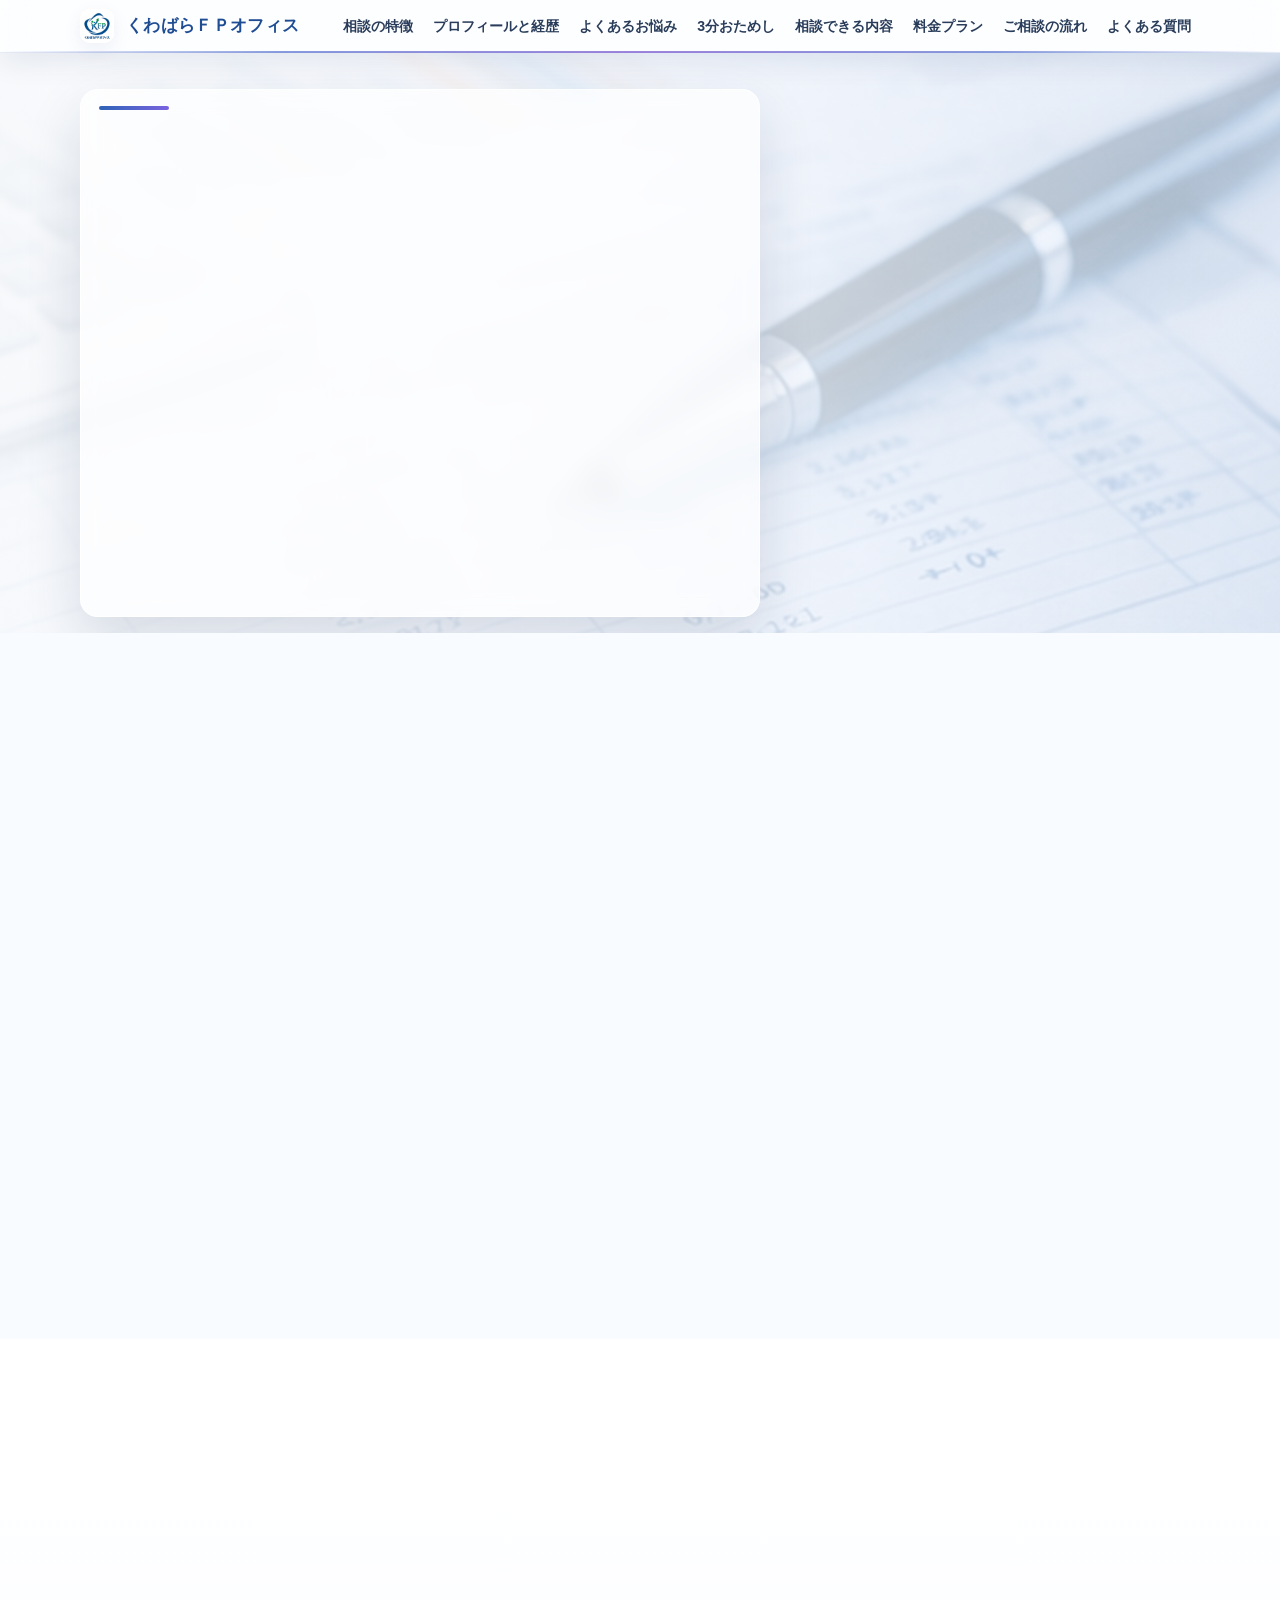
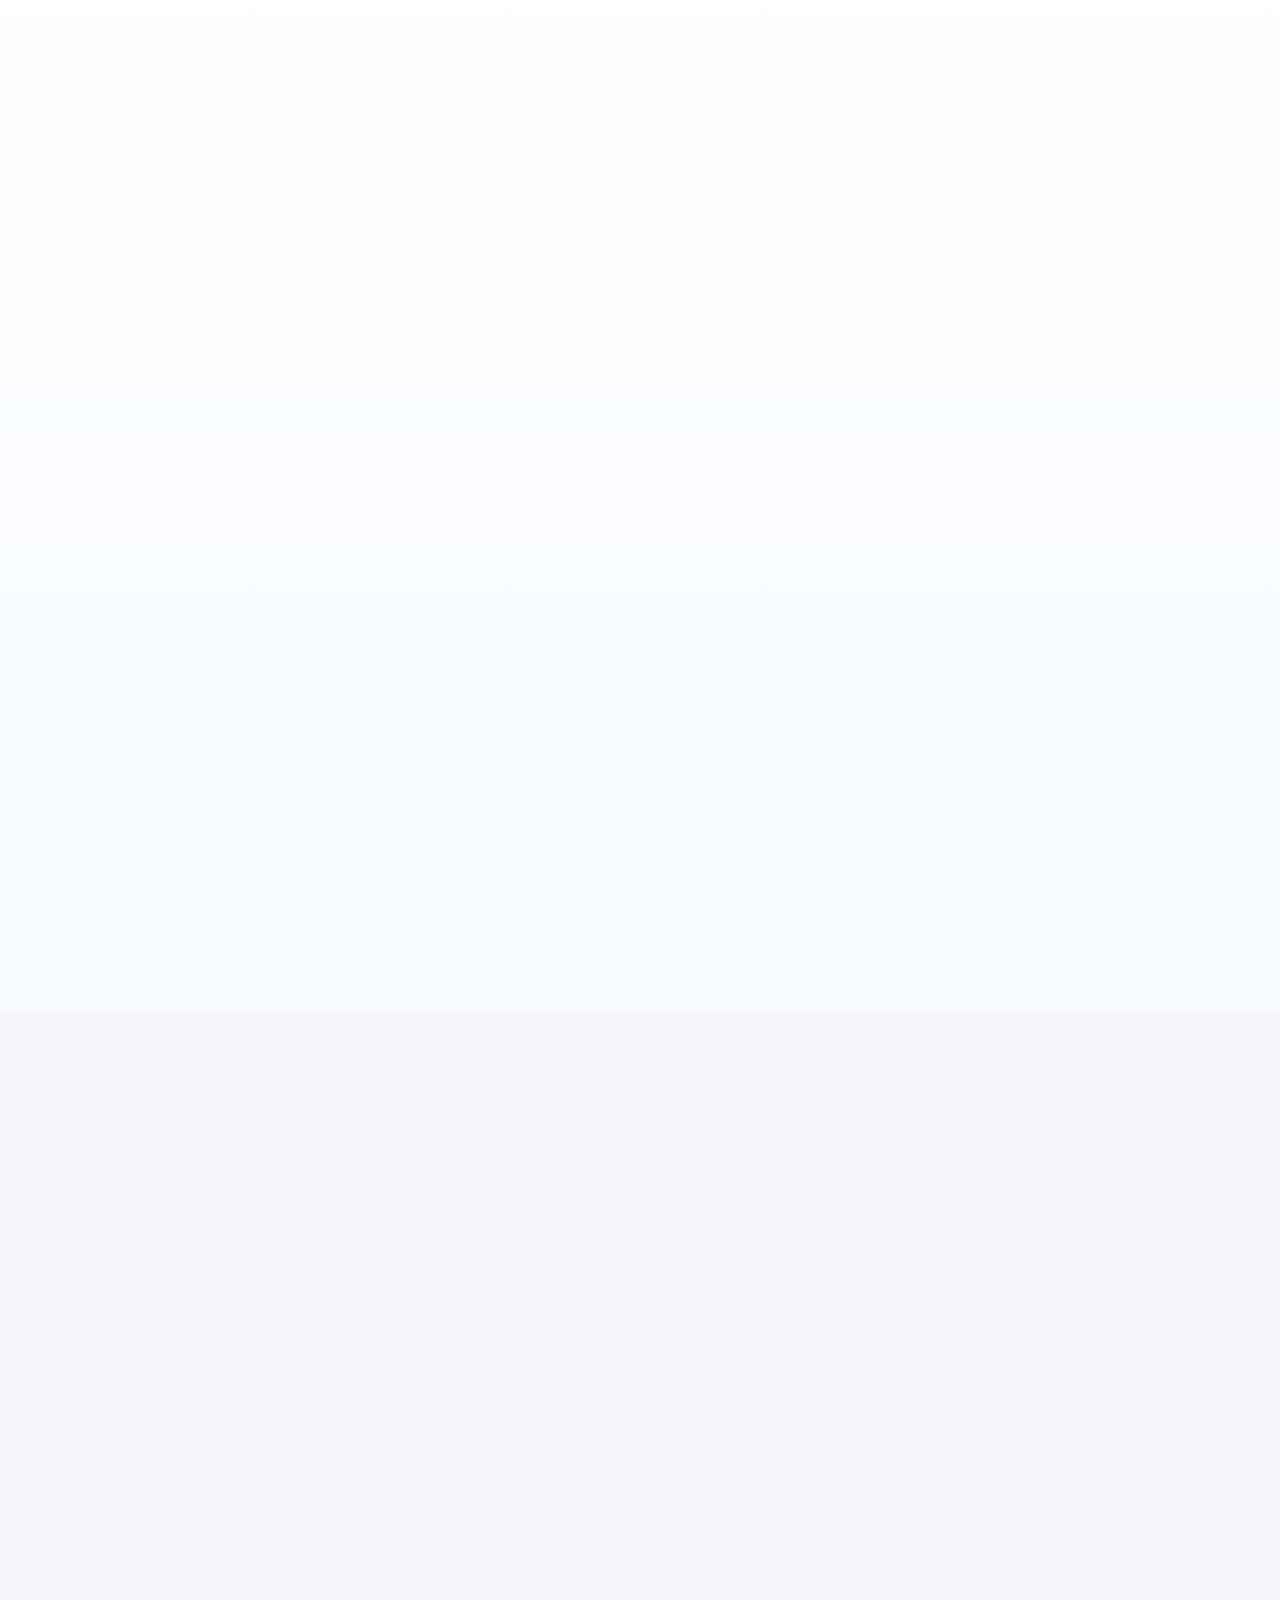
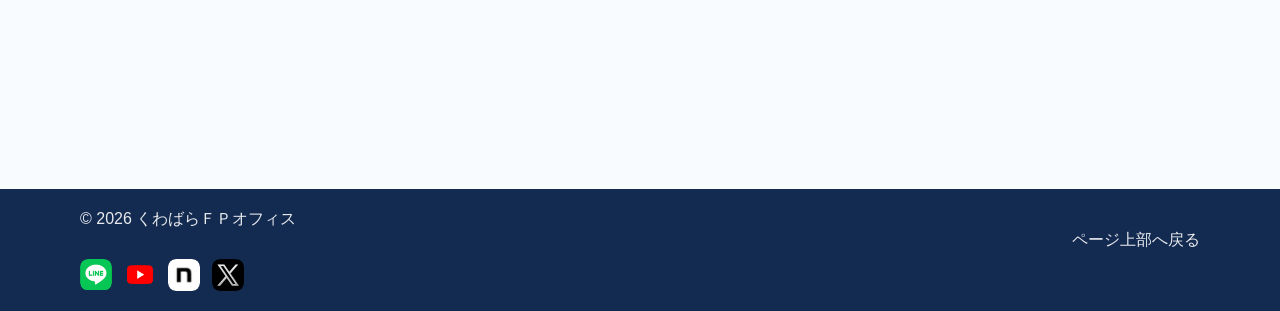
==== index.html @ cecd670f "Add files via upload" ====
<!DOCTYPE html>

<html lang="ja">
<head>
<meta charset="utf-8"/>
<!-- Google tag (gtag.js) -->
<script async="" src="https://www.googletagmanager.com/gtag/js?id=G-1JC672H652"></script>
<script>
    window.dataLayer = window.dataLayer || [];
    function gtag(){dataLayer.push(arguments);}
    gtag('js', new Date());

    gtag('config', 'G-1JC672H652');
  </script>
<meta content="width=device-width, initial-scale=1.0" name="viewport"/>
<title>くわばらＦＰオフィス | 初回相談無料・オンライン対応のFP相談</title>
<meta content="くわばらＦＰオフィスは、家計・教育費・住宅購入・老後資金の悩みを整理するFP相談サービスです。初回相談無料、オンライン対応、中立的な立場でライフプランを見える化します。" name="description"/>
<meta content="くわばらＦＰオフィス | 初回相談無料・オンライン対応のFP相談" property="og:title"/>
<meta content="家計・教育費・住宅購入・老後資金の悩みを、初回無料で整理できるオンライン対応のFP相談です。" property="og:description"/>
<meta content="website" property="og:type"/>
<meta content="https://kuwabara-fp.github.io/" property="og:url"/>
<meta content="https://kuwabara-fp.github.io/favicon.png" property="og:image"/>
<meta content="image/png" property="og:image:type"/>
<meta content="192" property="og:image:width"/>
<meta content="192" property="og:image:height"/>
<meta content="ja_JP" property="og:locale"/>
<link href="https://kuwabara-fp.github.io/" rel="canonical"/><link as="image" href="./hero-bg-clean.jpg" rel="preload"/><meta content="#1f4d93" name="theme-color"/>
<link href="./apple-touch-icon.png" rel="apple-touch-icon" sizes="180x180"/>
<link href="./favicon.ico" rel="icon" type="image/x-icon"/>
<link href="./favicon.png" rel="icon" sizes="192x192" type="image/png"/>
<link href="style.css" rel="stylesheet"/>
<link href="mini-tools.css" rel="stylesheet"/><link href="style_patch.css" rel="stylesheet"/>
<meta content="くわばらＦＰオフィスのロゴ画像" property="og:image:alt"/><meta content="くわばらＦＰオフィス" property="og:site_name"/><meta content="summary" name="twitter:card"/><meta content="くわばらＦＰオフィス | 初回相談無料・オンライン対応のFP相談" name="twitter:title"/><meta content="家計・教育費・住宅購入・老後資金の悩みを、初回無料で整理できるオンライン対応のFP相談です。" name="twitter:description"/><meta content="https://kuwabara-fp.github.io/favicon.png" name="twitter:image"/><meta content="index,follow,max-image-preview:large,max-snippet:-1,max-video-preview:-1" name="robots"/><script data-seo="structured-data" type="application/ld+json">{"@context":"https://schema.org","@graph":[{"@type":"WebSite","name":"くわばらＦＰオフィス","url":"https://kuwabara-fp.github.io/","inLanguage":"ja-JP"},{"@type":["ProfessionalService","FinancialService"],"name":"くわばらＦＰオフィス","url":"https://kuwabara-fp.github.io/","image":"https://kuwabara-fp.github.io/profile-photo.jpg","logo":"https://kuwabara-fp.github.io/apple-touch-icon.png","description":"家計・教育費・住宅購入・老後資金の悩みを整理する、初回相談無料・オンライン対応のFP相談サービス。","areaServed":"JP","priceRange":"初回相談無料","sameAs":["https://lin.ee/rTetBKJ","https://youtube.com/@1e240k?si=uDjklptJoXEi2mPi","https://note.com/fp_yosuke","https://x.com/fp_yosuke?s=21"]},{"@type":"FAQPage","mainEntity":[{"@type":"Question","name":"どのような相談ができますか？","acceptedAnswer":{"@type":"Answer","text":"家計の見直し、教育費、住宅購入、老後資金など、お金まわりの悩み整理に対応しています。"}},{"@type":"Question","name":"初回相談は本当に無料ですか？","acceptedAnswer":{"@type":"Answer","text":"はい。初回面談は無料です。現状整理と今後の進め方の確認を中心に行います。"}},{"@type":"Question","name":"オンライン相談に対応していますか？","acceptedAnswer":{"@type":"Answer","text":"はい。オンライン対応です。ご自宅から相談しやすい形でご利用いただけます。"}}]}]}</script></head>
<body data-line-fallback-url="https://lin.ee/rTetBKJ" data-line-oa-id="@771xcevp">
<header class="site-header" id="top">
<div class="container header-inner">
<a class="brand" href="#top"><span aria-hidden="true" class="brand-mark"><img alt="" src="./favicon.png"/></span><span class="brand-text">くわばらＦＰオフィス</span></a>
<button aria-controls="global-nav" aria-expanded="false" class="menu-toggle" type="button">メニュー</button>
<nav aria-label="グローバルナビゲーション" class="global-nav" id="global-nav">
<a href="#reasons">相談の特徴</a>
<a href="#profile">プロフィールと経歴</a>
<a href="#needs">よくあるお悩み</a>
<a href="#precheck">3分おためし</a>
<a href="#services">相談できる内容</a>
<a href="#fees">料金プラン</a>
<a href="#flow">ご相談の流れ</a>
<a href="#faq">よくある質問</a>
</nav>
</div>
</header>
<main>
<section class="hero">
<div class="hero-overlay"></div>
<div class="container hero-grid">
<div class="hero-copy">
<h1 class="reveal delay-2">相談のしやすさを<span>ちゃんと設計した</span>FP相談です</h1>
<p class="hero-text reveal delay-3">エンジニア出身の視点で、根拠を曖昧にした営業的な押しつけはせず、家計、教育費、住宅購入、老後資金などの不安を数字と優先順位で整理しながら、今の状況に合う選択肢を一緒に考えます。</p>
<div class="hero-badges reveal delay-4" aria-label="安心して相談できる理由">
<span>初回相談無料</span>
<span>1級ファイナンシャル・プランニング技能士</span>
<span>オンライン対応</span>
<span>秘密保持</span>
</div>
<div class="hero-buttons reveal delay-4">
<a class="button line lift-on-hover" href="https://lin.ee/rTetBKJ" rel="noopener noreferrer" target="_blank"><span>LINEで相談してみる（無料）</span></a>
<a class="button reserve lift-on-hover reserve-free" href="https://app.spirinc.com/t/i51z4D0myb7D1Fd-R63M6/as/he_EM0oRj1WhJec_xsWiC/confirm" rel="noopener noreferrer" target="_blank"><span>はじめて面談予約する（無料）</span></a>
<a class="button ghost lift-on-hover" href="#fees">料金プランを見る</a>
</div>
</div>
</div>
</section>
<section class="section section-soft" id="reasons">
<div class="container">
<p class="section-label reveal">FEATURES</p>
<h2 class="reveal">相談しやすいと感じてもらうために、
          最初に伝えていること</h2>
<p class="section-intro reveal">はじめてFP相談を受ける方が不安になりやすい点を、先に明確にしています。営業色を抑え、オンラインでも安心して相談できる設計にしています。</p>
<div class="reason-cards">
<article class="reason-card reveal stagger-2 lift-on-hover">
<h3>中立的な立場で整理</h3>
<p>特定の商品ありきではなく、まずは今の家計・保障・将来設計に照らして、必要性を一緒に見極めます。</p>
</article>
<article class="reason-card reveal stagger-3 lift-on-hover">
<h3>初回相談は無料</h3>
<p>まずは相談してみたい方のために、初回面談は無料で実施。相談内容の整理と、今後の進め方までご案内します。</p>
</article>
<article class="reason-card reveal stagger-5 lift-on-hover">
<h3>オンライン対応</h3>
<p>遠方でも自宅から相談可能です。小さなお子さまがいる方や、日中に外出しにくい方でも利用しやすい形です。</p>
</article>
<article class="reason-card reveal stagger-6 lift-on-hover">
<h3>秘密保持を重視</h3>
<p>家計や保険、将来の不安はデリケートな情報です。相談内容は外部に漏らさず、安心して話せる場を大切にしています。</p>
</article>
</div>
</div>
</section>
<section class="section profile-section" id="profile">
<div class="container">
<p class="section-label reveal">PROFILE</p>
<h2 class="reveal">プロフィール</h2>
<div class="profile-grid">
<div class="profile-photo-wrap reveal stagger-1">
<img alt="くわばらＦＰオフィスのプロフィール写真" height="1200" src="./profile-photo.jpg" width="820"/>
</div>
<div class="profile-copy reveal stagger-2">
<p class="section-label profile-name-label">NAME</p>
<h3 class="profile-name">桑原　洋介</h3>
<p class="profile-lead">お金の不安を、相談しやすい形に整えることを大切にしています。</p>
<div class="profile-facts">
<div class="profile-fact">
<span class="fact-label">居住地</span>
<strong>山形県在住</strong>
</div>
<div class="profile-fact">
<span class="fact-label">年齢</span>
<strong><span data-birth="1986-09-19" id="age-display">39</span>歳</strong>
</div>
<div class="profile-fact profile-fact-wide">
<span class="fact-label">資格</span>
<strong>1級ファイナンシャル・プランニング技能士</strong>
</div>
<div class="profile-fact">
<span class="fact-label">経歴</span>
<strong>エンジニア歴15年</strong>
</div>
</div>
<p>くわばらＦＰオフィスでは、就職・結婚・出産・住宅購入・教育費・老後資金など、暮らしの変化に伴うお金の悩みを、一つずつ整理しながら考える相談を行っています。</p>
<p>何かを無理にすすめるのではなく、今の家計や価値観、ご家族の状況に合わせて、必要な選択肢を一緒に見つけることを大切にしています。初めての方にも、専門用語をできるだけ噛みくだいてお伝えします。</p>
<div aria-label="桑原洋介の発信リンク" class="profile-links"><a aria-label="LINEで友だち追加" class="social-logo-btn social-logo-btn-line" href="https://lin.ee/rTetBKJ" rel="noopener noreferrer" target="_blank"><img alt="" aria-hidden="true" src="./line_icon_original_crop.png"/><span class="sr-only">LINEで友だち追加</span></a><a aria-label="YouTube公式チャンネル" class="social-logo-btn social-logo-btn-youtube" href="https://youtube.com/@1e240k?si=uDjklptJoXEi2mPi" rel="noopener noreferrer" target="_blank"><img alt="" aria-hidden="true" src="./youtube_play_icon.png"/><span class="sr-only">YouTube公式チャンネル</span></a><a aria-label="noteの記事" class="social-logo-btn social-logo-btn-note" href="https://note.com/fp_yosuke" rel="noopener noreferrer" target="_blank"><img alt="" aria-hidden="true" src="./note_icon_square_profile.png"/><span class="sr-only">noteの記事</span></a><a aria-label="Xの投稿" class="social-logo-btn social-logo-btn-x" href="https://x.com/fp_yosuke?s=21" rel="noopener noreferrer" target="_blank"><img alt="" aria-hidden="true" src="./x_icon_512.png"/><span class="sr-only">Xの投稿</span></a></div>
<ul class="profile-points">
<li><strong>中立的に整理</strong><span>商品ありきで進めず、まず現状と優先順位を一緒に確認します。</span></li>
<li><strong>わかりやすく説明</strong><span>数字や制度の話も、なるべく難しい言葉を使わずにお伝えします。</span></li>
<li><strong>秘密保持を重視</strong><span>家計や将来の相談内容は、外部に漏らさず丁寧に扱います。</span></li>
</ul>
</div>
</div>
</div>
</section>
<section class="section" id="needs">
<div class="container">
<div class="section-head reveal">
<div>
<p class="section-label">NEEDS</p>
<h2>こんなお悩み、ありませんか？</h2>
</div>
<div class="head-note">1つでも当てはまれば、相談のタイミングです。</div>
</div>
<div class="needs-box reveal">
<div class="needs-grid">
<div class="need-item reveal stagger-1"><span class="need-check"></span><span>就職したばかりで、お金の管理をこのままでよいか不安ではありませんか？</span></div>
<div class="need-item reveal stagger-2"><span class="need-check"></span><span>転職を考えていて、収入や家計の変化が気になっていませんか？</span></div>
<div class="need-item reveal stagger-3"><span class="need-check"></span><span>結婚を前に、これからのお金の分担や備えが気になっていませんか？</span></div>
<div class="need-item reveal stagger-4"><span class="need-check"></span><span>子どもの独立後の家計や老後資金を、このままでよいか迷っていませんか？</span></div>
<div class="need-item reveal stagger-5"><span class="need-check"></span><span>出産をきっかけに、教育費や働き方について不安が出てきていませんか？</span></div>
<div class="need-item reveal stagger-6"><span class="need-check"></span><span>年齢を重ねて、このままの貯蓄ペースで大丈夫か気になっていませんか？</span></div>
<div class="need-item reveal stagger-1"><span class="need-check"></span><span>子どもの進学が近づき、教育費の準備が間に合うか心配ではありませんか？</span></div>
<div class="need-item reveal stagger-2"><span class="need-check"></span><span>経済の先行きが不安で、今の家計のままでよいか迷っていませんか？</span></div>
<div class="need-item reveal stagger-3"><span class="need-check"></span><span>住宅購入を考えていて、無理のない予算が分からず悩んでいませんか？</span></div>
<div class="need-item reveal stagger-4"><span class="need-check"></span><span>身近な人の相談を見て、自分も一度整理した方がよいか気になっていませんか？</span></div>
<div class="need-item reveal stagger-5"><span class="need-check"></span><span>無料で相談できるうちに、一度話してみたいと思っていませんか？</span></div>
<div class="need-item reveal stagger-6"><span class="need-check"></span><span>今の家計のままで、本当に大丈夫か不安を感じていませんか？</span></div>
</div>
<div class="needs-cta reveal delay-3">
<p>「まだ悩みが整理できていない」という状態でも大丈夫です。初回相談では、まず現在地を一緒に整理します。</p>
<a class="button line lift-on-hover" href="https://lin.ee/rTetBKJ" rel="noopener noreferrer" target="_blank"><span>LINEでひとこと相談する</span></a>
</div>
</div>
</div>
</section>
<section class="section section-soft" id="services">
<div class="container">
<p class="section-label reveal">SERVICE</p>
<h2 class="reveal">相談できる内容</h2>
<p class="section-intro reveal">「何を相談したらよいか分からない」という方でも大丈夫です。目的ごとに整理しながら、必要なテーマから一緒に確認していきます。</p>
<div class="cards service-cards">
<article class="card service-card service-card-kakei reveal stagger-1 lift-on-hover">
<div aria-hidden="true" class="service-image-wrap service-visual service-visual-kakei">
<div class="service-visual-head">
<span class="service-icon-badge">¥</span>
<div class="service-visual-copy">
<strong>家計の現在地</strong>
<span>毎月の流れを整理</span>
</div>
</div>
<div class="service-bars">
<span style="--w: 82%"></span>
<span style="--w: 58%"></span>
<span style="--w: 71%"></span>
</div>
<div class="service-mini-chips">
<span>固定費</span>
<span>貯蓄</span>
<span>教育費</span>
</div>
</div>
<p class="service-tag">毎月のムダを整理</p>
<h3>家計見直し</h3>
<p>毎月の支出、固定費、積立状況を整理し、無理なく改善できるポイントを明確にします。</p>
<ul class="service-points">
<li>固定費の見直し</li>
<li>家計の優先順位整理</li>
<li>改善ポイントの見える化</li>
</ul>
</article>
<article class="card service-card service-card-hoken reveal stagger-2 lift-on-hover">
<div aria-hidden="true" class="service-image-wrap service-visual service-visual-hoken">
<div class="service-visual-head">
<span class="service-icon-badge">守</span>
<div class="service-visual-copy">
<strong>保障のバランス</strong>
<span>重複と不足を確認</span>
</div>
</div>
<div class="service-shield">
<span class="shield-main">保障</span>
</div>
<div class="service-mini-chips">
<span>医療</span>
<span>死亡</span>
<span>就業不能</span>
</div>
</div>
<p class="service-tag">今の保障をチェック</p>
<h3>保険の見直し</h3>
<p>今の家族構成や収入状況に照らして、保障が重すぎないか、不足していないかを確認します。</p>
<ul class="service-points">
<li>保障内容の整理</li>
<li>重複・不足の確認</li>
<li>見直し判断の材料づくり</li>
</ul>
</article>
<article class="card service-card service-card-rougo reveal stagger-3 lift-on-hover">
<div aria-hidden="true" class="service-image-wrap service-visual service-visual-rougo">
<div class="service-visual-head">
<span class="service-icon-badge">将</span>
<div class="service-visual-copy">
<strong>将来資金の見通し</strong>
<span>教育費と老後を試算</span>
</div>
</div>
<div class="service-graph">
<span class="graph-line"></span>
<span class="graph-dot dot-1"></span>
<span class="graph-dot dot-2"></span>
<span class="graph-dot dot-3"></span>
</div>
<div class="service-mini-chips">
<span>教育費</span>
<span>住宅</span>
<span>老後</span>
</div>
</div>
<p class="service-tag">将来のお金を見える化</p>
<h3>教育費・老後資金相談</h3>
<p>将来必要になるお金をシミュレーションし、いつまでにいくら準備すべきかを見える化します。</p>
<ul class="service-points">
<li>教育費の見通し整理</li>
<li>老後資金の準備確認</li>
<li>積立目安の把握</li>
</ul>
</article>
</div>
</div>
</section>
<section class="section" id="fees">
<div class="container">
<p class="section-label reveal">PRICE</p>
<h2 class="reveal">料金プラン</h2>
<p class="section-intro reveal">無料で相談の入口をつくり、15,000円で家計の整理を深め、25,000円で将来のお金までじっくり設計します。迷ったら、まずは無料プランから気軽にご相談ください。</p>
<div class="pricing-cards pricing-cards-three">
<article class="pricing-card pricing-card-free reveal stagger-1 lift-on-hover">
<p class="plan-badge plan-badge-free">まずはこちら</p>
<h3>初回相談プラン</h3>
<p class="plan-time">60分 / オンライン</p>
<p class="plan-price">0円（無料）</p>
<p class="plan-note">悩みを整理する最初の入口です。</p>
<p class="plan-copy">今の不安と、次の一歩を明確にします。</p>
<div class="plan-block plan-block-merged">
<h4>受け取れるもの・サンプル</h4>
<div class="plan-sample-box">
<p class="plan-sample-title">初回相談後の整理メモ例</p>
<ul class="plan-sample-list">
<li>相談テーマの整理メモ</li>
<li>優先順位の見える化</li>
<li>次にやること3点</li>
</ul>
</div>
</div>
<div class="plan-actions">
<a class="button reserve lift-on-hover reserve-free" href="https://app.spirinc.com/t/i51z4D0myb7D1Fd-R63M6/as/he_EM0oRj1WhJec_xsWiC/confirm" rel="noopener noreferrer" target="_blank"><span>初回面談予約（無料）</span></a>
</div>
</article>
<article class="pricing-card featured reveal stagger-2 lift-on-hover">
<p class="plan-badge">人気No.1</p>
<h3>家計見直しプラン</h3>
<p class="plan-time">90分 + フィードバック</p>
<p class="plan-price">15,000円</p>
<p class="plan-note">家計を整えたい方に向く定番プランです。</p>
<p class="plan-copy">固定費と貯蓄の優先順位を整理し、動ける形にします。</p>
<div class="plan-block plan-block-merged">
<h4>受け取れるもの・サンプル</h4>
<div class="plan-sample-box">
<p class="plan-sample-title">家計見直しシート例</p>
<ul class="plan-sample-list">
<li>家計の現状整理シート</li>
<li>見直し候補と優先順位</li>
<li>30日アクション案</li>
</ul>
</div>
</div>
<div class="plan-actions">
<a class="button reserve lift-on-hover" href="https://app.spirinc.com/t/i51z4D0myb7D1Fd-R63M6/as/3a4anx7fkknRCGLpdVs7C/confirm" rel="noopener noreferrer" target="_blank"><span>15,000円プランを予約する</span></a>
</div>
</article>
<article class="pricing-card pricing-card-premium reveal stagger-3 lift-on-hover">
<p class="plan-badge plan-badge-soft">しっかり設計</p>
<h3>将来設計プレミアムプラン</h3>
<p class="plan-time">120分 + 個別設計 + 後日フォロー</p>
<p class="plan-price">25,000円</p>
<p class="plan-note">教育費・住宅・老後まで見通したい方向けです。</p>
<p class="plan-copy">複数パターンを比べながら、将来設計を具体化します。</p>
<div class="plan-block plan-block-merged">
<h4>受け取れるもの・サンプル</h4>
<div class="plan-sample-box">
<p class="plan-sample-title">将来設計シミュレーション例</p>
<ul class="plan-sample-list">
<li>個別シミュレーションシート</li>
<li>教育費・住宅・老後の3パターン比較</li>
<li>90日ロードマップ</li>
</ul>
</div>
</div>
<div class="plan-actions">
<a class="button mail lift-on-hover" href="https://app.spirinc.com/t/i51z4D0myb7D1Fd-R63M6/as/oEa_Nfm5Fnm1v_IjSLdD-/confirm" rel="noopener noreferrer" target="_blank"><span>25,000円プランを予約する</span></a>
</div>
</article>
</div>
<p class="note reveal">正式なご案内は、ご相談内容を確認したうえで事前にお伝えします。無理な勧誘を前提とした相談は行っていません。</p>
</div>
</section>
<section class="section section-soft" id="flow">
<div class="container">
<p class="section-label reveal">FLOW</p>
<h2 class="reveal">ご相談の流れ</h2>
<div class="steps">
<div class="step reveal stagger-1 lift-on-hover"><span>1</span><h3>お問い合わせ</h3><p>LINEまたはメールからご連絡ください。簡単な質問だけでも大丈夫です。</p></div>
<div class="step reveal stagger-2 lift-on-hover"><span>2</span><h3>日程調整</h3><p>ご都合のよい日時を確認し、オンライン面談の日程を決めます。</p></div>
<div class="step reveal stagger-3 lift-on-hover"><span>3</span><h3>初回相談</h3><p>現状と不安を整理し、何から考えるとよいかを一緒に明確にします。</p></div>
<div class="step reveal stagger-4 lift-on-hover"><span>4</span><h3>必要に応じて次の提案</h3><p>家計見直しやライフプラン作成が必要なら、進め方を事前にご案内します。</p></div>
</div>
</div>
</section>
<section class="section section-soft precheck-section" id="precheck">
<div class="container">
<p class="section-label reveal">CHECK</p>
<h2 class="reveal">4問だけで、共働き子育て世帯の「今の悩みの入口」が分かります</h2>
<p class="section-intro reveal">名前やメールの入力は不要です。忙しい共働き子育て世帯でも答えやすい質問だけで、今どこから整理するとラクになるかが見えるようにしています。</p>
<div class="diagnostic-shell reveal">
<div class="diagnostic-head">
<div class="diagnostic-chip-row" aria-label="診断の特徴">
<span class="diagnostic-chip">4問だけ</span>
<span class="diagnostic-chip">入力不要</span>
<span class="diagnostic-chip">結果をそのまま整理</span>
</div>
<div class="diagnostic-progress-wrap" aria-live="polite">
<p class="diagnostic-progress-text" id="diag-progress-text">質問 1 / 4</p>
<div aria-hidden="true" class="diagnostic-progress"><span id="diag-progress-bar"></span></div>
</div>
</div>
<div class="diagnostic-layout">
<form class="inline-diagnosis-form" id="inline-diagnosis-form">
<section class="diag-step is-active" data-question="theme" data-step="1">
<p class="diag-step-label">Q1</p>
<h3>いま一番近い不安は、どれですか？</h3>
<div class="diag-options">
<button class="diag-option" data-label="頑張っているのに貯まりにくい" data-value="kakei" type="button"><strong>頑張っているのに貯まりにくい</strong><span>共働きで収入はあるのに、毎月のお金が思ったより残らない</span></button>
<button class="diag-option" data-label="教育費・住宅・老後が同時に気になる" data-value="future" type="button"><strong>教育費・住宅・老後が同時に気になる</strong><span>この先に大きなお金が重なりそうで、何を優先すべきか不安</span></button>
<button class="diag-option" data-label="夫婦で何から話せばいいか整理したい" data-value="start" type="button"><strong>夫婦で何から話せばいいか整理したい</strong><span>考えることが多く、まず何を確認すればいいか決めたい</span></button>
</div>
</section>
<section class="diag-step" data-question="clarity" data-step="2" hidden>
<p class="diag-step-label">Q2</p>
<h3>今の家計や将来のお金の見え方は、どれに近いですか？</h3>
<div class="diag-options">
<button class="diag-option" data-label="大枠はつかめている" data-value="high" type="button"><strong>大枠はつかめている</strong><span>収入、固定費、貯蓄の流れはだいたい分かっている</span></button>
<button class="diag-option" data-label="一部だけ分かる" data-value="mid" type="button"><strong>一部だけ分かる</strong><span>毎月の家計は分かるが、教育費や特別費までは整理しきれていない</span></button>
<button class="diag-option" data-label="忙しくて後回しになっている" data-value="low" type="button"><strong>忙しくて後回しになっている</strong><span>子育てや仕事で手いっぱいで、落ち着いて見直す時間が取れていない</span></button>
</div>
</section>
<section class="diag-step" data-question="urgency" data-step="3" hidden>
<p class="diag-step-label">Q3</p>
<h3>相談して、どんな状態になれると気持ちがラクになりそうですか？</h3>
<div class="diag-options">
<button class="diag-option" data-label="今の家計の優先順位をはっきりさせたい" data-value="high" type="button"><strong>今の家計の優先順位をはっきりさせたい</strong><span>何を残して、何を見直すかを早めに整理したい</span></button>
<button class="diag-option" data-label="教育費・住宅・老後のバランスを見たい" data-value="mid" type="button"><strong>教育費・住宅・老後のバランスを見たい</strong><span>将来のお金をまとめて見て、安心できる目安を持ちたい</span></button>
<button class="diag-option" data-label="夫婦で話しやすい整理メモがほしい" data-value="low" type="button"><strong>夫婦で話しやすい整理メモがほしい</strong><span>まずは家の中で共有しやすい形に整理したい</span></button>
</div>
</section>
<section class="diag-step" data-question="contact" data-step="4" hidden>
<p class="diag-step-label">Q4</p>
<h3>最初の一歩として、いまの気持ちに近いのはどれですか？</h3>
<div class="diag-options">
<button class="diag-option" data-label="まずはLINEで状況を送って整理したい" data-value="line" type="button"><strong>まずはLINEで状況を送って整理したい</strong><span>いきなり面談ではなく、ひとこと送ってから考えたい</span></button>
<button class="diag-option" data-label="面談予約をしてまとめて相談したい" data-value="reserve" type="button"><strong>面談予約をしてまとめて相談したい</strong><span>時間を確保して、家計や将来のお金を一気に整理したい</span></button>
<button class="diag-option" data-label="まだ迷うので送る内容を整えたい" data-value="hesitate" type="button"><strong>まだ迷うので送る内容を整えたい</strong><span>相談したいが、まずは気持ちや論点を整理しておきたい</span></button>
</div>
</section>
<div class="diag-nav">
<button class="button ghost diag-prev" id="diag-prev" type="button">前に戻る</button>
<button class="button ghost diag-reset" id="diag-reset" type="button">やり直す</button>
</div>
</form>
<aside class="diagnostic-side">
<div class="diagnostic-side-card">
<p class="diagnostic-side-title">この診断で分かること</p>
<ul class="diagnostic-side-list">
<li>今の悩みが「家計」「将来資金」「夫婦での整理」のどこに近いか</li>
<li>LINEで最初に送ると伝わりやすい相談メモ</li>
<li>今の家計でどこから手をつけると進めやすいか</li>
</ul>
</div>
<div class="diagnostic-side-card diag-result result-hidden" id="diag-result" aria-live="polite">
<p class="result-label">DIAGNOSIS RESULT</p>
<h3 class="diag-result-title" id="diag-result-title"></h3>
<p class="diag-result-copy" id="diag-result-copy"></p>
<div class="diag-summary-grid">
<div class="diag-summary-item"><span>気になること</span><strong id="diag-summary-theme"></strong></div>
<div class="diag-summary-item"><span>整理状況</span><strong id="diag-summary-clarity"></strong></div>
<div class="diag-summary-item"><span>相談したい時期</span><strong id="diag-summary-urgency"></strong></div>
<div class="diag-summary-item"><span>今の気持ち</span><strong id="diag-summary-contact"></strong></div>
</div>
<div class="diag-message-card">
<p class="diag-message-label">このまま送れる相談メモ</p>
<textarea id="diag-line-message" readonly rows="8"></textarea>
</div>
<div class="diag-result-actions">
<a class="button line lift-on-hover" href="https://lin.ee/rTetBKJ" id="diag-line-link" rel="noopener noreferrer" target="_blank">診断結果を元にLINEで相談してみる</a>
<a class="button reserve lift-on-hover reserve-free" href="https://app.spirinc.com/t/i51z4D0myb7D1Fd-R63M6/as/he_EM0oRj1WhJec_xsWiC/confirm" rel="noopener noreferrer" target="_blank">初回面談を予約する（無料）</a>
<button class="button ghost" id="diag-copy" type="button">相談メモをコピー</button>
</div>
<p class="diag-result-note" id="diag-result-note">スマホなら、そのままLINEへ進みやすい設計です。</p>
</div>
</aside>
</div>
</div>
</div>
</section>

<section class="section" id="faq">
<div class="container">
<p class="section-label reveal">FAQ</p>
<h2 class="reveal">よくある質問</h2>
<div class="faq-list">
<details class="reveal stagger-1">
<summary>どのような相談ができますか？</summary>
<p>家計の見直し、教育費、住宅購入、老後資金など、お金まわりの悩み整理に対応しています。</p>
</details>
<details class="reveal stagger-2">
<summary>初回相談は本当に無料ですか？</summary>
<p>はい。初回面談は無料です。現状整理と今後の進め方の確認を中心に行います。</p>
</details>
<details class="reveal stagger-3">
<summary>オンライン相談に対応していますか？</summary>
<p>はい。オンライン対応です。ご自宅から相談しやすい形でご利用いただけます。</p>
</details>
</div>
</div>
</section>
<section class="section contact-section" id="contact">
<div aria-hidden="true" class="anchor-offset"></div>
<div class="container contact-grid">
<div class="reveal">
<p class="section-label">CONTACT</p>
<h2>まずはLINEから、気軽に始めてみませんか？</h2>
<p class="contact-text">「何を聞けばいいか分からない」「まだ悩みがまとまっていない」という段階でも大丈夫です。LINEなら、「家計が不安です」「住宅購入が気になります」など、ひとことで送るだけで始められます。初回相談では、現状整理 → 優先順位 → 次の一歩までを一緒に整理します。</p>
<div class="contact-buttons">
<a class="button line lift-on-hover" href="https://lin.ee/rTetBKJ" rel="noopener noreferrer" target="_blank"><span>LINEでひとこと相談する</span></a>
<a class="button reserve lift-on-hover reserve-free" href="https://app.spirinc.com/t/i51z4D0myb7D1Fd-R63M6/as/he_EM0oRj1WhJec_xsWiC/confirm" rel="noopener noreferrer" target="_blank"><span>初回面談予約（無料）</span></a>
<a class="button mail lift-on-hover" href="mailto:1e240k@gmail.com"><span>メールで問い合わせる</span></a>
</div>
<p class="spir-note" id="spir-note">※ LINEは「家計が不安です」などのひとことで大丈夫です。1. 送信 → 2. 必要なら日程調整 → 3. 初回面談 の流れです。</p>
<ul class="contact-points">
<li>ひとこと相談OK</li>
<li>無理な勧誘なし</li>
<li>オンライン対応</li>
<li>秘密保持</li>
</ul>
</div>
<div class="contact-visual reveal delay-2">
<div class="contact-offer-card lift-on-hover">
<p class="contact-offer-label">初回相談で整理できること</p>
<div class="contact-offer-items">
<div class="contact-offer-item">
<span class="contact-offer-no">01</span>
<div>
<strong>悩みの優先順位</strong>
<p>何から考えるべきかを、家計・教育費・住宅・老後の観点で整理します。</p>
</div>
</div>
<div class="contact-offer-item">
<span class="contact-offer-no">02</span>
<div>
<strong>不足や見落としの確認</strong>
<p>家計・保障・将来資金で、見直し候補になりやすい点を洗い出します。</p>
</div>
</div>
<div class="contact-offer-item">
<span class="contact-offer-no">03</span>
<div>
<strong>次に取る行動</strong>
<p>面談後に何を確認し、何を後回しにしてよいかまで分かる状態を目指します。</p>
</div>
</div>
</div>
<div class="contact-offer-footer">
<span>無理な勧誘なし</span>
<span>オンライン可</span>
<span>中立的に整理</span>
</div>
</div>
</div>
</div>
</section>
</main>
<footer class="site-footer">
<div class="container footer-inner">
<div class="footer-left">
<p>© 2026 くわばらＦＰオフィス</p>
<div aria-label="公式リンク" class="footer-social"><a aria-label="LINEで友だち追加" class="social-logo-btn social-logo-btn-line" href="https://lin.ee/rTetBKJ" rel="noopener noreferrer" target="_blank"><img alt="" aria-hidden="true" src="./line_icon_original_crop.png"/><span class="sr-only">LINEで友だち追加</span></a><a aria-label="YouTube公式チャンネル" class="social-logo-btn social-logo-btn-youtube" href="https://youtube.com/@1e240k?si=uDjklptJoXEi2mPi" rel="noopener noreferrer" target="_blank"><img alt="" aria-hidden="true" src="./youtube_play_icon.png"/><span class="sr-only">YouTube公式チャンネル</span></a><a aria-label="noteの記事" class="social-logo-btn social-logo-btn-note" href="https://note.com/fp_yosuke" rel="noopener noreferrer" target="_blank"><img alt="" aria-hidden="true" src="./note_icon_square.png"/><span class="sr-only">noteの記事</span></a><a aria-label="Xの投稿" class="social-logo-btn social-logo-btn-x" href="https://x.com/fp_yosuke?s=21" rel="noopener noreferrer" target="_blank"><img alt="" aria-hidden="true" src="./x_icon_512.png"/><span class="sr-only">Xの投稿</span></a></div>
</div>
<a href="#top">ページ上部へ戻る</a>
</div>
</footer>
<div class="mobile-cta"><a class="mobile-cta-button mobile-cta-line" href="https://lin.ee/rTetBKJ" rel="noopener noreferrer" target="_blank"><span>LINE相談</span></a><a class="mobile-cta-button mobile-cta-spir" href="https://app.spirinc.com/t/i51z4D0myb7D1Fd-R63M6/as/he_EM0oRj1WhJec_xsWiC/confirm" rel="noopener noreferrer" target="_blank"><span>初回面談（無料）</span></a><a class="mobile-cta-button mobile-cta-mail" href="mailto:1e240k@gmail.com"><span>メール相談</span></a></div>
<script src="script.js"></script>
</body>
</html>
---- style.css ----
:root {
  --bg: #f4f6fa;
  --surface: #ffffff;
  --surface-soft: #f8fbff;
  --text: #22314d;
  --muted: #60708c;
  --line: #dbe4f0;
  --primary: #2d63b7;
  --primary-dark: #1f4d93;
  --primary-soft: #e8f0ff;
  --accent: #c84f4f;
  --accent-soft: #fff4f4;
  --line-btn: #27b728;
  --shadow: 0 18px 44px rgba(28, 63, 122, 0.12);
  --radius: 18px;
  --container: 1120px;
}

* {
  box-sizing: border-box;
}

html {
  scroll-behavior: smooth;
}

body {
  margin: 0;
  font-family: -apple-system, BlinkMacSystemFont, "Segoe UI", "Hiragino Sans", "Hiragino Kaku Gothic ProN", "Yu Gothic", sans-serif;
  color: var(--text);
  background: var(--bg);
  line-height: 1.75;
}

section[id] {
  scroll-margin-top: 88px;
}

a {
  color: inherit;
  text-decoration: none;
}

img {
  display: block;
  max-width: 100%;
}

.container {
  width: min(calc(100% - 32px), var(--container));
  margin: 0 auto;
}

.site-header {
  position: sticky;
  top: 0;
  z-index: 1000;
  background: rgba(20, 43, 81, 0.72);
  backdrop-filter: blur(10px);
  color: #fff;
  border-bottom: 1px solid rgba(255,255,255,0.12);
  transition: background 0.35s ease, box-shadow 0.35s ease;
}

.site-header.is-scrolled {
  background: rgba(20, 43, 81, 0.94);
  box-shadow: 0 8px 24px rgba(0,0,0,0.16);
}

.header-inner {
  min-height: 68px;
  display: flex;
  align-items: center;
  justify-content: space-between;
  gap: 16px;
}

.brand {
  font-size: 1.1rem;
  font-weight: 800;
  letter-spacing: 0.02em;
}

.global-nav {
  display: flex;
  gap: 8px;
  font-size: 0.95rem;
  align-items: center;
}

.global-nav a {
  display: inline-flex;
  align-items: center;
  justify-content: center;
  min-height: 44px;
  padding: 0 12px;
  border-radius: 999px;
  opacity: 0.96;
  transition: background 0.2s ease, opacity 0.2s ease;
}

.global-nav a:hover,
.global-nav a:focus-visible,
.global-nav a:active {
  opacity: 1;
  background: rgba(255,255,255,0.12);
}

.menu-toggle {
  display: none;
  border: 1px solid rgba(255,255,255,0.35);
  background: transparent;
  color: #fff;
  border-radius: 999px;
  padding: 10px 14px;
}

.hero {
  position: relative;
  min-height: 640px;
  display: flex;
  align-items: center;
  overflow: hidden;
  background: url("./hero-bg-clean.jpg") center/cover no-repeat;
}

.hero::before {
  content: "";
  position: absolute;
  inset: 0;
  background: inherit;
  transform: scale(1.04);
  animation: heroZoom 14s ease-in-out infinite alternate;
}

.hero-overlay {
  position: absolute;
  inset: 0;
  background: linear-gradient(92deg, rgba(25, 66, 135, 0.93) 0%, rgba(25, 66, 135, 0.78) 38%, rgba(255,255,255,0.06) 100%);
}

.hero-grid {
  position: relative;
  z-index: 1;
  display: grid;
  grid-template-columns: minmax(0, 1.2fr) minmax(300px, 0.8fr);
  gap: 32px;
  align-items: center;
  padding: 92px 0 52px;
}

.hero-copy {
  color: #fff;
}

.hero-mini {
  display: inline-flex;
  gap: 10px;
  align-items: center;
  min-height: 38px;
  padding: 0 16px;
  border-radius: 999px;
  background: rgba(255,255,255,0.15);
  border: 1px solid rgba(255,255,255,0.22);
  margin: 0 0 16px;
  font-size: 0.92rem;
}

.hero h1 {
  margin: 0;
  font-size: clamp(2.8rem, 6vw, 4.8rem);
  line-height: 1.08;
  letter-spacing: 0.01em;
}

.hero h1 span {
  color: #dfeaff;
}

.hero-text {
  margin: 22px 0 0;
  font-size: 1.08rem;
  max-width: 720px;
}

.hero-badges {
  display: flex;
  flex-wrap: wrap;
  gap: 10px;
  margin-top: 22px;
}

.hero-badges span {
  display: inline-flex;
  align-items: center;
  min-height: 36px;
  padding: 0 14px;
  border-radius: 999px;
  background: rgba(255,255,255,0.15);
  border: 1px solid rgba(255,255,255,0.2);
  font-size: 0.92rem;
}

.hero-buttons,
.contact-buttons {
  display: flex;
  flex-wrap: wrap;
  gap: 14px;
  margin-top: 28px;
}

.button {
  display: inline-flex;
  align-items: center;
  justify-content: center;
  min-width: 220px;
  min-height: 54px;
  border-radius: 999px;
  padding: 0 22px;
  font-weight: 800;
  letter-spacing: 0.01em;
  box-shadow: var(--shadow);
  position: relative;
  overflow: hidden;
}

.button::after {
  content: "";
  position: absolute;
  inset: 0;
  background: linear-gradient(120deg, transparent 25%, rgba(255,255,255,0.24) 50%, transparent 75%);
  transform: translateX(-140%);
  transition: transform 0.8s ease;
}

.button:hover::after {
  transform: translateX(140%);
}

.button.primary,
.button.mail {
  background: var(--primary);
  color: #fff;
}

.button.primary:hover,
.button.mail:hover {
  background: var(--primary-dark);
}

.button.ghost {
  background: rgba(255,255,255,0.14);
  color: #fff;
  border: 1px solid rgba(255,255,255,0.35);
}

.button.line {
  background: var(--line-btn);
  color: #fff;
}

.hero-point-box {
  background: rgba(255,255,255,0.96);
  color: var(--text);
  border-radius: 22px;
  padding: 26px;
  box-shadow: var(--shadow);
  max-width: 380px;
  margin-left: auto;
}

.hero-point-title {
  margin: 0 0 14px;
  font-size: 1.05rem;
  font-weight: 800;
  color: var(--primary-dark);
}

.hero-point-box ul {
  margin: 0;
  padding: 0;
  list-style: none;
}

.hero-point-box li {
  position: relative;
  padding-left: 28px;
}

.hero-point-box li + li {
  margin-top: 12px;
}

.hero-point-box li::before {
  content: "✓";
  position: absolute;
  left: 0;
  top: 0;
  color: var(--primary);
  font-weight: 800;
}

.section {
  padding: 72px 0;
}

.section-soft,
.contact-section {
  background: var(--surface-soft);
}

.section-label {
  margin: 0 0 8px;
  color: var(--primary);
  font-weight: 800;
  letter-spacing: 0.08em;
  font-size: 0.88rem;
}

.section h2 {
  margin: 0 0 24px;
  font-size: clamp(2rem, 4vw, 2.8rem);
  line-height: 1.2;
}

.section-intro,
.note,
.contact-text,
.card p,
.step p,
.reason-card p,
.plan-copy,
.plan-time,
.faq-list p,
.head-note,
.need-item span:last-child,
.trust-copy p,
.trust-point span {
  color: var(--muted);
}

.section-head {
  display: flex;
  justify-content: space-between;
  align-items: end;
  gap: 24px;
  margin-bottom: 28px;
}

.head-note {
  font-weight: 700;
  color: var(--primary-dark);
  background: linear-gradient(135deg, rgba(45,99,183,0.12) 0%, rgba(120,165,241,0.12) 100%);
  border: 1px solid rgba(45,99,183,0.12);
  padding: 10px 14px;
  border-radius: 999px;
}

.reason-cards,
.cards,
.pricing-cards,
.steps {
  display: grid;
  gap: 24px;
}

.reason-cards {
  grid-template-columns: repeat(3, 1fr);
}

.reason-card,
.card,
.step,
.pricing-card,
.trust-box,
.needs-box {
  background: var(--surface);
  border-radius: var(--radius);
  box-shadow: var(--shadow);
  border: 1px solid #e7edf6;
}

.reason-card,
.card,
.step,
.pricing-card {
  padding: 22px;
}

.reason-card {
  position: relative;
}

.reason-number {
  display: inline-grid;
  place-items: center;
  width: 54px;
  height: 54px;
  border-radius: 16px;
  margin-bottom: 16px;
  background: linear-gradient(135deg, var(--primary) 0%, #6f9df0 100%);
  color: #fff;
  font-weight: 800;
  font-size: 1rem;
  letter-spacing: 0.08em;
  box-shadow: 0 12px 26px rgba(45, 99, 183, 0.22);
}

.reason-card h3,
.card h3,
.step h3,
.pricing-card h3,
.trust-point strong {
  margin: 0 0 10px;
  color: var(--primary-dark);
}

.needs-box {
  padding: 24px;
  background: linear-gradient(180deg, #ffffff 0%, #f6f9ff 100%);
  border: 1px solid rgba(45, 99, 183, 0.12);
}

.needs-grid {
  display: grid;
  grid-template-columns: repeat(2, 1fr);
  gap: 14px 18px;
}

.need-item {
  display: flex;
  align-items: center;
  gap: 12px;
  min-height: 64px;
  padding: 14px 16px;
  border-radius: 18px;
  background: linear-gradient(180deg, #ffffff 0%, #f8fbff 100%);
  border: 1px solid rgba(45, 99, 183, 0.1);
  box-shadow: 0 10px 24px rgba(28, 63, 122, 0.08);
}

.need-check {
  position: relative;
  flex: 0 0 28px;
  width: 28px;
  height: 28px;
  border-radius: 10px;
  background: linear-gradient(135deg, #2d63b7 0%, #6a96e2 100%);
  box-shadow: 0 10px 22px rgba(45, 99, 183, 0.24);
}

.need-check::after {
  content: "";
  position: absolute;
  left: 9px;
  top: 5px;
  width: 8px;
  height: 14px;
  border-right: 3px solid #fff;
  border-bottom: 3px solid #fff;
  transform: rotate(40deg);
}

.need-item span:last-child {
  font-size: clamp(0.98rem, 1.9vw, 1.14rem);
  line-height: 1.4;
  font-weight: 700;
  color: var(--text);
}

.needs-cta {
  margin-top: 18px;
  padding: 20px 22px;
  border-radius: 18px;
  background: linear-gradient(135deg, #edf4ff 0%, #f8fbff 100%);
  border: 1px solid rgba(45, 99, 183, 0.14);
  box-shadow: inset 0 1px 0 rgba(255,255,255,0.85);
}

.needs-cta p {
  margin: 0 0 14px;
  color: var(--primary-dark);
  font-weight: 600;
}

.cards {
  grid-template-columns: repeat(3, 1fr);
}

.card img {
  margin: 0 auto;
  width: min(100%, 220px);
  aspect-ratio: 1 / 1;
  object-fit: contain;
}

.service-cards {
  margin-top: 8px;
}

.service-card {
  position: relative;
  padding: 24px;
  background: linear-gradient(180deg, rgba(255,255,255,0.99) 0%, rgba(244,248,255,0.99) 100%);
  overflow: hidden;
}

.service-card::before {
  content: "";
  position: absolute;
  inset: 0 0 auto 0;
  height: 5px;
  background: linear-gradient(90deg, var(--primary) 0%, #78a5f1 100%);
}

.service-card-kakei::before {
  background: linear-gradient(90deg, #2d63b7 0%, #78a5f1 100%);
}

.service-card-hoken::before {
  background: linear-gradient(90deg, #2f6f8f 0%, #75b8d6 100%);
}

.service-card-rougo::before {
  background: linear-gradient(90deg, #4d6bb3 0%, #9db5f6 100%);
}

.service-image-wrap {
  min-height: 236px;
  margin: -2px -2px 18px;
  border-radius: 22px;
  border: 1px solid rgba(45, 99, 183, 0.08);
  box-shadow: inset 0 1px 0 rgba(255,255,255,0.9);
}

.service-visual {
  position: relative;
  display: flex;
  flex-direction: column;
  justify-content: space-between;
  gap: 18px;
  padding: 20px;
}

.service-visual-kakei {
  background: radial-gradient(circle at top left, #ffffff 0%, #eef5ff 55%, #e4efff 100%);
}

.service-visual-hoken {
  background: radial-gradient(circle at top left, #ffffff 0%, #eef9fc 56%, #deeff5 100%);
}

.service-visual-rougo {
  background: radial-gradient(circle at top left, #ffffff 0%, #f0f4ff 58%, #e5ebff 100%);
}

.service-visual-head {
  display: flex;
  align-items: center;
  gap: 14px;
}

.service-icon-badge {
  display: inline-grid;
  place-items: center;
  width: 54px;
  height: 54px;
  border-radius: 18px;
  background: linear-gradient(135deg, rgba(45,99,183,0.96) 0%, rgba(120,165,241,0.96) 100%);
  color: #fff;
  font-size: 1.25rem;
  font-weight: 800;
  box-shadow: 0 14px 30px rgba(45, 99, 183, 0.2);
}

.service-card-hoken .service-icon-badge {
  background: linear-gradient(135deg, rgba(47,111,143,0.96) 0%, rgba(117,184,214,0.96) 100%);
}

.service-card-rougo .service-icon-badge {
  background: linear-gradient(135deg, rgba(77,107,179,0.96) 0%, rgba(157,181,246,0.96) 100%);
}

.service-visual-copy strong {
  display: block;
  color: var(--primary-dark);
  font-size: 1.02rem;
}

.service-visual-copy span {
  display: block;
  color: var(--muted);
  font-size: 0.9rem;
}

.service-bars {
  display: grid;
  gap: 12px;
  padding: 4px 0;
}

.service-bars span {
  display: block;
  width: var(--w);
  height: 14px;
  border-radius: 999px;
  background: linear-gradient(90deg, rgba(45,99,183,0.94) 0%, rgba(120,165,241,0.62) 100%);
  box-shadow: inset 0 1px 0 rgba(255,255,255,0.55);
}

.service-shield {
  display: grid;
  place-items: center;
  min-height: 88px;
}

.shield-main {
  position: relative;
  display: inline-grid;
  place-items: center;
  width: 110px;
  height: 120px;
  background: linear-gradient(180deg, rgba(47,111,143,0.94) 0%, rgba(117,184,214,0.94) 100%);
  color: #fff;
  font-weight: 800;
  letter-spacing: 0.06em;
  clip-path: polygon(50% 0%, 92% 16%, 92% 52%, 50% 100%, 8% 52%, 8% 16%);
  box-shadow: 0 18px 30px rgba(47, 111, 143, 0.2);
}

.service-graph {
  position: relative;
  min-height: 92px;
  margin: 2px 2px 6px;
}

.graph-line {
  position: absolute;
  inset: auto 0 20px 0;
  height: 2px;
  background: linear-gradient(90deg, transparent 0%, rgba(77,107,179,0.35) 12%, rgba(77,107,179,0.35) 88%, transparent 100%);
}

.graph-dot {
  position: absolute;
  width: 18px;
  height: 18px;
  border-radius: 50%;
  background: linear-gradient(135deg, #4d6bb3 0%, #9db5f6 100%);
  box-shadow: 0 10px 22px rgba(77, 107, 179, 0.22);
}

.dot-1 { left: 12%; bottom: 26px; }
.dot-2 { left: 46%; bottom: 46px; }
.dot-3 { right: 12%; bottom: 62px; }

.service-mini-chips {
  display: flex;
  flex-wrap: wrap;
  gap: 10px;
}

.service-mini-chips span {
  display: inline-flex;
  align-items: center;
  min-height: 34px;
  padding: 0 12px;
  border-radius: 999px;
  background: rgba(255,255,255,0.84);
  border: 1px solid rgba(45,99,183,0.12);
  color: var(--primary-dark);
  font-size: 0.84rem;
  font-weight: 700;
}

.service-tag {
  display: inline-flex;
  align-items: center;
  min-height: 30px;
  padding: 0 12px;
  margin: 0 0 12px;
  border-radius: 999px;
  background: rgba(45, 99, 183, 0.1);
  color: var(--primary-dark);
  font-size: 0.86rem;
  font-weight: 800;
}

.service-points {
  list-style: none;
  display: flex;
  flex-wrap: wrap;
  gap: 10px;
  padding: 0;
  margin: 16px 0 0;
}

.service-points li {
  display: inline-flex;
  align-items: center;
  min-height: 34px;
  padding: 0 12px;
  border-radius: 999px;
  background: #fff;
  border: 1px solid rgba(45, 99, 183, 0.12);
  color: var(--primary-dark);
  font-size: 0.88rem;
  font-weight: 700;
}

.profile-section {
  background: linear-gradient(180deg, #ffffff 0%, #f7fbff 100%);
}

.profile-grid {
  display: grid;
  grid-template-columns: minmax(280px, 0.74fr) minmax(0, 1fr);
  gap: 40px;
  align-items: center;
}

.profile-photo-wrap,
.profile-copy {
  background: var(--surface);
  border-radius: var(--radius);
  box-shadow: var(--shadow);
  border: 1px solid #e7edf6;
}

.profile-photo-wrap {
  overflow: hidden;
}

.profile-photo-wrap img {
  width: 100%;
  height: 100%;
  max-height: 760px;
  object-fit: cover;
  object-position: center top;
}

.profile-copy {
  padding: 28px;
}

.profile-facts {
  display: grid;
  grid-template-columns: repeat(2, minmax(0, 1fr));
  gap: 12px;
  margin: 20px 0 22px;
}

.profile-fact {
  padding: 14px 16px;
  border-radius: 16px;
  background: linear-gradient(180deg, #f8fbff 0%, #ffffff 100%);
  border: 1px solid var(--line);
}

.profile-fact-wide {
  grid-column: span 2;
}

.fact-label {
  display: block;
  margin-bottom: 6px;
  font-size: 0.82rem;
  font-weight: 800;
  letter-spacing: 0.06em;
  color: var(--muted);
}

.profile-fact strong {
  display: block;
  color: var(--primary-dark);
  line-height: 1.45;
  font-size: 1.02rem;
}

.profile-lead {
  margin: 0 0 14px;
  font-size: 1.18rem;
  font-weight: 800;
  color: var(--primary-dark);
}

.profile-points {
  list-style: none;
  padding: 0;
  margin: 26px 0 0;
  display: grid;
  gap: 14px;
}

.profile-points li {
  display: grid;
  grid-template-columns: 160px 1fr;
  gap: 12px;
  padding: 14px 0;
  border-top: 1px solid var(--line);
}

.profile-points li:first-child {
  border-top: 0;
  padding-top: 0;
}

.profile-points strong {
  color: var(--primary-dark);
}

.pricing-cards {
  grid-template-columns: repeat(2, 1fr);
}

.pricing-card {
  position: relative;
}

.pricing-card.featured {
  border: 2px solid rgba(45, 99, 183, 0.35);
}

.plan-badge {
  display: inline-flex;
  align-items: center;
  min-height: 30px;
  padding: 0 12px;
  border-radius: 999px;
  background: rgba(45, 99, 183, 0.1);
  color: var(--primary-dark);
  font-weight: 800;
  font-size: 0.85rem;
  margin: 0 0 14px;
}

.plan-price {
  margin: 10px 0 0;
  font-size: 1.75rem;
  font-weight: 800;
  color: var(--primary-dark);
  line-height: 1.2;
}

.plan-block {
  margin-top: 20px;
  padding-top: 18px;
  border-top: 1px solid var(--line);
}

.plan-block h4 {
  margin: 0 0 10px;
  font-size: 1rem;
}

.plan-block ul {
  margin: 0;
  padding-left: 18px;
  color: var(--muted);
}

.plan-block li + li {
  margin-top: 8px;
}

.steps {
  grid-template-columns: repeat(4, 1fr);
}

.step span {
  display: inline-grid;
  place-items: center;
  width: 44px;
  height: 44px;
  border-radius: 50%;
  margin-bottom: 16px;
  background: rgba(45, 99, 183, 0.1);
  color: var(--primary-dark);
  font-weight: 800;
}

.trust-section {
  background: linear-gradient(180deg, #f4f6fa 0%, #eef4ff 100%);
}

.trust-box {
  display: grid;
  grid-template-columns: 1.15fr 0.85fr;
  gap: 24px;
  padding: 26px;
}

.trust-points {
  display: grid;
  grid-template-columns: repeat(2, 1fr);
  gap: 16px;
}

.trust-point {
  display: flex;
  flex-direction: column;
  justify-content: center;
  min-height: 120px;
  padding: 20px;
  border-radius: 16px;
  background: var(--surface-soft);
  border: 1px solid #e0e9f7;
}

.contact-grid {
  display: grid;
  grid-template-columns: 1.05fr 0.95fr;
  gap: 48px;
  align-items: center;
}

.contact-visual img {
  margin-left: auto;
}

.contact-points {
  display: flex;
  flex-wrap: wrap;
  gap: 10px;
  list-style: none;
  padding: 0;
  margin: 18px 0 0;
}

.contact-points li {
  display: inline-flex;
  align-items: center;
  min-height: 36px;
  padding: 0 14px;
  border-radius: 999px;
  background: #fff;
  border: 1px solid var(--line);
  color: var(--primary-dark);
  font-weight: 700;
}

.faq-list {
  display: grid;
  gap: 14px;
}

.faq-list details {
  background: var(--surface);
  border-radius: 16px;
  box-shadow: var(--shadow);
  border: 1px solid #e7edf6;
  padding: 18px 20px;
}

.faq-list summary {
  cursor: pointer;
  font-weight: 700;
  list-style: none;
}

.faq-list summary::-webkit-details-marker {
  display: none;
}

.faq-list summary::after {
  content: "+";
  float: right;
  font-size: 1.2rem;
  color: var(--primary);
}

.faq-list details[open] summary::after {
  content: "−";
}

.site-footer {
  background: #142b51;
  color: rgba(255,255,255,0.9);
  padding-bottom: 68px;
}

.footer-inner {
  min-height: 84px;
  display: flex;
  justify-content: space-between;
  align-items: center;
  gap: 20px;
}

.mobile-cta {
  display: none;
}

.reveal {
  opacity: 0;
  transform: translateY(28px);
  transition: opacity 0.8s ease, transform 0.8s ease;
  will-change: opacity, transform;
}

.reveal.is-visible {
  opacity: 1;
  transform: translateY(0);
}

.delay-1 { transition-delay: 0.08s; }
.delay-2 { transition-delay: 0.16s; }
.delay-3 { transition-delay: 0.24s; }
.delay-4 { transition-delay: 0.32s; }
.stagger-1 { transition-delay: 0.08s; }
.stagger-2 { transition-delay: 0.16s; }
.stagger-3 { transition-delay: 0.24s; }
.stagger-4 { transition-delay: 0.32s; }
.stagger-5 { transition-delay: 0.4s; }
.stagger-6 { transition-delay: 0.48s; }

.lift-on-hover {
  transition: transform 0.25s ease, box-shadow 0.25s ease, filter 0.25s ease;
}

.lift-on-hover:hover {
  transform: translateY(-4px);
  box-shadow: 0 16px 34px rgba(0,0,0,0.12);
  filter: saturate(1.02);
}

.float-soft {
  animation: floatSoft 5.5s ease-in-out infinite;
}

@keyframes floatSoft {
  0%   { transform: translateY(0); }
  50%  { transform: translateY(-10px); }
  100% { transform: translateY(0); }
}

@keyframes heroZoom {
  from { transform: scale(1.02); }
  to { transform: scale(1.08); }
}

@media (max-width: 1080px) {
  .reason-cards,
  .cards,
  .pricing-cards,
  .steps,
  .trust-points {
    grid-template-columns: repeat(2, 1fr);
  }

  .hero-grid,
  .contact-grid,
  .trust-box,
  .profile-grid {
    grid-template-columns: 1fr;
  }

  .hero-point-box,
  .contact-visual img {
    margin-left: 0;
  }
}

@media (max-width: 960px) {
  .global-nav {
    position: absolute;
    top: calc(100% + 8px);
    right: 16px;
    left: 16px;
    background: rgba(20, 43, 81, 0.98);
    border: 1px solid rgba(255,255,255,0.12);
    border-radius: 18px;
    padding: 8px 0;
    flex-direction: column;
    align-items: stretch;
    gap: 0;
    display: none;
    overflow: hidden;
  }

  .global-nav a {
    display: flex;
    width: 100%;
    align-self: stretch;
    justify-content: flex-start;
    min-height: 54px;
    padding: 0 18px;
    border-radius: 0;
    -webkit-tap-highlight-color: rgba(255,255,255,0.12);
  }

  .global-nav a + a {
    border-top: 1px solid rgba(255,255,255,0.08);
  }

  .global-nav.is-open {
    display: flex;
  }

  .menu-toggle {
    display: inline-flex;
  }

  .cards,
  .pricing-cards,
  .trust-points {
    grid-template-columns: 1fr;
  }

  .reason-cards,
  .steps,
  .needs-grid {
    grid-template-columns: repeat(2, 1fr);
  }

  .section-head {
    flex-direction: column;
    align-items: flex-start;
  }

  .hero {
    min-height: 600px;
    background-position: 68% center;
  }
}

@media (max-width: 640px) {
  .profile-facts {
    grid-template-columns: 1fr;
  }

  .profile-fact-wide {
    grid-column: span 1;
  }

  .section {
    padding: 52px 0;
  }

  .hero-grid {
    padding: 84px 0 44px;
  }

  .hero h1 {
    font-size: 2.45rem;
  }

  .hero-text,
  .hero-mini {
    font-size: 0.98rem;
  }

  .button {
    width: 100%;
  }

  .need-item {
    min-height: 58px;
    padding: 12px 14px;
    gap: 10px;
    border-radius: 16px;
  }

  .need-item span:last-child {
    font-size: 0.96rem;
    line-height: 1.32;
  }

  .need-check {
    width: 24px;
    height: 24px;
    flex-basis: 24px;
    border-radius: 8px;
  }

  .need-check::after {
    left: 8px;
    top: 4px;
    width: 6px;
    height: 12px;
    border-right-width: 2.5px;
    border-bottom-width: 2.5px;
  }

  .profile-copy {
    padding: 24px;
  }

  .profile-points li {
    grid-template-columns: 1fr;
    gap: 6px;
  }

  .pricing-card,
  .card,
  .step,
  .reason-card,
  .trust-box,
  .needs-box {
    padding: 18px;
  }

  .footer-inner {
    flex-direction: column;
    align-items: flex-start;
    padding-bottom: 8px;
  }

  .mobile-cta {
    position: fixed;
    left: 10px;
    right: 10px;
    bottom: 10px;
    z-index: 1200;
    display: grid;
    grid-template-columns: repeat(3, minmax(0, 1fr));
    gap: 8px;
  }

  .mobile-cta a {
    display: inline-flex;
    align-items: center;
    justify-content: center;
    min-height: 50px;
    border-radius: 999px;
    color: #fff;
    font-weight: 800;
    font-size: 0.83rem;
    box-shadow: 0 10px 24px rgba(0,0,0,0.18);
  }

  .mobile-cta a.line {
    background: var(--line-btn);
  }

  .mobile-cta a.reserve {
    background: linear-gradient(135deg, #7357d8 0%, #5e43c1 100%);
  }

  .mobile-cta a.mail {
    background: var(--primary);
  }
}


@media (max-width: 430px) {
  .needs-grid,
  .reason-cards,
  .steps {
    grid-template-columns: 1fr;
  }

  .hero {
    min-height: 560px;
  }

  .hero-point-box {
    padding: 18px;
  }

  .button {
    min-height: 50px;
  }
}

@media (prefers-reduced-motion: reduce) {
  html {
    scroll-behavior: auto;
  }

  *,
  *::before,
  *::after {
    animation: none !important;
    transition: none !important;
  }

  .reveal,
  .reveal.is-visible {
    opacity: 1 !important;
    transform: none !important;
  }
}


.profile-name-label {
  margin-bottom: 6px;
}

.profile-name {
  margin: 0 0 12px;
  font-size: clamp(1.7rem, 3vw, 2.2rem);
  line-height: 1.2;
  color: var(--text);
}


.reason-icon {
  display: none !important;
}

.reason-card h3 {
  margin-top: 0;
}


@media (max-width: 640px) {
  .service-image-wrap {
    min-height: 180px;
  }

  .service-points {
    gap: 8px;
  }

  .service-points li {
    font-size: 0.82rem;
    min-height: 32px;
    padding: 0 10px;
  }
}


.contact-grid {
  align-items: stretch;
}

.contact-visual {
  display: flex;
}

.contact-offer-card {
  width: 100%;
  padding: 28px;
  border-radius: 28px;
  background: linear-gradient(180deg, #ffffff 0%, #f3f7ff 100%);
  border: 1px solid rgba(45,99,183,0.10);
  box-shadow: 0 22px 44px rgba(20, 44, 92, 0.12);
}

.contact-offer-label {
  margin: 0 0 18px;
  font-size: 0.95rem;
  font-weight: 800;
  letter-spacing: 0.08em;
  color: var(--primary-dark);
}

.contact-offer-items {
  display: grid;
  gap: 14px;
}

.contact-offer-item {
  display: grid;
  grid-template-columns: 54px minmax(0, 1fr);
  gap: 14px;
  align-items: start;
  padding: 16px;
  border-radius: 20px;
  background: #fff;
  border: 1px solid rgba(45,99,183,0.08);
}

.contact-offer-no {
  display: inline-grid;
  place-items: center;
  width: 54px;
  height: 54px;
  border-radius: 18px;
  background: linear-gradient(135deg, #2d63b7 0%, #7aa6ff 100%);
  color: #fff;
  font-weight: 800;
  letter-spacing: 0.08em;
  box-shadow: 0 12px 28px rgba(45,99,183,0.18);
}

.contact-offer-item strong {
  display: block;
  margin-top: 2px;
  color: var(--primary-dark);
  font-size: 1rem;
}

.contact-offer-item p {
  margin: 8px 0 0;
  color: var(--muted);
  line-height: 1.75;
  font-size: 0.95rem;
}

.contact-offer-footer {
  display: flex;
  flex-wrap: wrap;
  gap: 10px;
  margin-top: 18px;
}

.contact-offer-footer span {
  display: inline-flex;
  align-items: center;
  min-height: 34px;
  padding: 0 14px;
  border-radius: 999px;
  background: rgba(45,99,183,0.08);
  color: var(--primary-dark);
  font-weight: 700;
  font-size: 0.86rem;
}

@media (max-width: 767px) {
  .contact-offer-card {
    padding: 22px;
    border-radius: 24px;
  }

  .contact-offer-item {
    grid-template-columns: 46px minmax(0, 1fr);
    gap: 12px;
    padding: 14px;
    border-radius: 18px;
  }

  .contact-offer-no {
    width: 46px;
    height: 46px;
    border-radius: 14px;
    font-size: 0.9rem;
  }
}

.profile-links {
  display: flex;
  flex-wrap: wrap;
  gap: 10px;
  margin: 18px 0 4px;
}

.profile-link-chip,
.footer-social a {
  display: inline-flex;
  align-items: center;
  justify-content: center;
  min-height: 42px;
  padding: 0 16px;
  border-radius: 999px;
  background: linear-gradient(180deg, #f4f8ff 0%, #ffffff 100%);
  border: 1px solid rgba(45, 99, 183, 0.18);
  color: var(--primary-dark);
  font-weight: 800;
  text-decoration: none;
  transition: transform 0.2s ease, box-shadow 0.2s ease, border-color 0.2s ease;
}

.profile-link-chip:hover,
.footer-social a:hover {
  transform: translateY(-2px);
  box-shadow: 0 10px 24px rgba(22, 44, 86, 0.12);
  border-color: rgba(45, 99, 183, 0.34);
}

.footer-left {
  display: grid;
  gap: 10px;
}

.footer-social {
  display: flex;
  flex-wrap: wrap;
  gap: 10px;
}

@media (max-width: 767px) {
  .profile-links {
    gap: 8px;
  }

  .profile-link-chip,
  .footer-social a {
    min-height: 40px;
    padding: 0 14px;
    font-size: 0.95rem;
  }

  .social-icon {
    width: 24px;
    height: 24px;
    flex-basis: 24px;
  }

  .social-icon svg {
    width: 14px;
    height: 14px;
  }

  .footer-left {
    width: 100%;
  }
}


.contact-buttons .button.reserve,
.hero-buttons .button.reserve {
  min-width: 220px;
}

@media (max-width: 767px) {
  .hero-buttons,
  .contact-buttons {
    gap: 10px;
  }

  .hero-buttons .button,
  .contact-buttons .button {
    width: 100%;
    min-width: 0;
  }
}


/* --- v18 social icons / CTA color tuning --- */
.anchor-offset {
  position: relative;
  top: -88px;
  height: 0;
}

.button.line {
  background: var(--line-btn);
  color: #fff;
}

.button.line:hover {
  background: #1fa11f;
}

.button.mail {
  background: var(--primary);
  color: #fff;
}

.button.mail:hover {
  background: var(--primary-dark);
}

.button.reserve {
  background: linear-gradient(135deg, #7357d8 0%, #5e43c1 100%);
  color: #fff;
}

.button.reserve:hover {
  background: linear-gradient(135deg, #664acb 0%, #5238b3 100%);
}

.spir-note {
  margin: 12px 0 0;
  color: var(--muted);
  font-size: 0.92rem;
}

.profile-link-chip,
.footer-social a {
  gap: 10px;
}

.social-icon {
  display: inline-grid;
  place-items: center;
  width: 26px;
  height: 26px;
  border-radius: 999px;
  flex: 0 0 26px;
}

.social-icon svg {
  width: 16px;
  height: 16px;
  display: block;
}

.social-icon.youtube {
  background: #ff0033;
  color: #fff;
}

.social-icon.note,
.social-icon.x {
  background: #111827;
  color: #fff;
}

.social-icon.youtube svg,
.social-icon.note svg,
.social-icon.x svg {
  fill: currentColor;
}

@media (max-width: 767px) {
  .hero-buttons,
  .contact-buttons {
    gap: 10px;
  }

  .hero-buttons .button,
  .contact-buttons .button {
    width: 100%;
    min-width: 0;
  }

  .profile-link-chip,
  .footer-social a {
    min-height: 40px;
    padding: 0 14px;
    font-size: 0.95rem;
  }

  .social-icon {
    width: 24px;
    height: 24px;
    flex-basis: 24px;
  }

  .social-icon svg {
    width: 14px;
    height: 14px;
  }
}

@media (max-width: 767px) {
  .mobile-cta {
    position: fixed;
    left: 10px;
    right: 10px;
    bottom: 10px;
    z-index: 1200;
    display: grid;
    grid-template-columns: repeat(3, minmax(0, 1fr));
    gap: 8px;
  }

  .mobile-cta a {
    display: inline-flex;
    align-items: center;
    justify-content: center;
    min-height: 50px;
    border-radius: 999px;
    color: #fff;
    font-weight: 800;
    font-size: 0.83rem;
    box-shadow: 0 10px 24px rgba(0,0,0,0.18);
  }

  .mobile-cta a.line {
    background: var(--line-btn);
  }

  .mobile-cta a.reserve {
    background: linear-gradient(135deg, #7357d8 0%, #5e43c1 100%);
  }

  .mobile-cta a.mail {
    background: var(--primary);
  }
}


/* --- v21 refinements --- */
.pricing-cards-three {
  grid-template-columns: repeat(3, 1fr);
}

.button,
.mobile-cta a {
  gap: 10px;
}

.btn-icon {
  display: inline-grid;
  place-items: center;
  width: 18px;
  height: 18px;
  flex: 0 0 18px;
}

.btn-icon svg {
  width: 18px;
  height: 18px;
  display: block;
  fill: currentColor;
}

.button.reserve {
  background: linear-gradient(135deg, #4b3ec8 0%, #332a9f 100%);
  color: #ffffff;
  border: 1px solid rgba(255,255,255,0.16);
}

.button.reserve:hover {
  background: linear-gradient(135deg, #4034b4 0%, #2b228a 100%);
}

.profile-link-chip.line-chip,
.footer-social a.line-chip {
  border-color: rgba(6, 181, 74, 0.24);
}

.social-icon.line {
  background: #06c755;
  color: #fff;
}

.social-icon.line svg {
  fill: currentColor;
}

@media (max-width: 1024px) {
  .pricing-cards-three {
    grid-template-columns: 1fr;
  }
}

@media (max-width: 767px) {
  .btn-icon {
    width: 16px;
    height: 16px;
    flex-basis: 16px;
  }

  .btn-icon svg {
    width: 16px;
    height: 16px;
  }

  .mobile-cta a {
    gap: 6px;
    font-size: 0.8rem;
  }

  .mobile-cta a.reserve {
    background: linear-gradient(135deg, #4b3ec8 0%, #332a9f 100%);
  }
}


/* --- v22 uploaded social logos --- */
.social-logo {
  display: inline-flex;
  align-items: center;
  justify-content: center;
  flex: 0 0 auto;
}

.social-logo img {
  display: block;
  height: auto;
  max-width: 100%;
}

.youtube-logo {
  width: 56px;
}

.note-logo,
.line-logo {
  width: 26px;
  height: 26px;
}

.note-logo img,
.line-logo img {
  width: 26px;
  height: 26px;
  object-fit: contain;
  border-radius: 6px;
}

.youtube-logo img {
  width: 56px;
  height: auto;
  object-fit: contain;
}

.btn-logo {
  display: inline-flex;
  align-items: center;
  justify-content: center;
  flex: 0 0 auto;
}

.line-logo-inline {
  width: 22px;
  height: 22px;
}

.line-logo-inline img {
  width: 22px;
  height: 22px;
  object-fit: contain;
  border-radius: 6px;
  display: block;
}

@media (max-width: 767px) {
  .youtube-logo {
    width: 48px;
  }

  .youtube-logo img {
    width: 48px;
  }

  .note-logo,
  .line-logo {
    width: 24px;
    height: 24px;
  }

  .note-logo img,
  .line-logo img {
    width: 24px;
    height: 24px;
  }

  .line-logo-inline {
    width: 20px;
    height: 20px;
  }

  .line-logo-inline img {
    width: 20px;
    height: 20px;
  }
}



/* --- v23: logo-free refined social buttons --- */
.profile-link-chip,
.footer-social a,
.footer-line {
  position: relative;
  gap: 10px;
  min-height: 46px;
  padding: 0 18px;
  border-radius: 999px;
  background: linear-gradient(180deg, rgba(255,255,255,0.98) 0%, rgba(244,248,255,0.96) 100%);
  border: 1px solid rgba(45, 99, 183, 0.14);
  box-shadow: 0 10px 24px rgba(31, 56, 104, 0.08);
  color: var(--primary-dark);
}

.profile-link-chip::before,
.footer-social a::before,
.footer-line::before {
  content: "";
  position: absolute;
  inset: 1px;
  border-radius: 999px;
  background: linear-gradient(180deg, rgba(255,255,255,0.85) 0%, rgba(255,255,255,0.28) 100%);
  pointer-events: none;
}

.profile-link-chip > *,
.footer-social a > *,
.footer-line > * {
  position: relative;
  z-index: 1;
}

.profile-link-chip:hover,
.footer-social a:hover,
.footer-line:hover {
  transform: translateY(-2px);
  box-shadow: 0 16px 28px rgba(31, 56, 104, 0.12);
  border-color: rgba(45, 99, 183, 0.24);
}

.social-mark,
.btn-mark {
  display: inline-flex;
  align-items: center;
  justify-content: center;
  flex: 0 0 auto;
  font-weight: 900;
  letter-spacing: 0.02em;
  line-height: 1;
}

.social-mark {
  width: 30px;
  height: 30px;
  border-radius: 999px;
  font-size: 0.82rem;
  box-shadow: inset 0 1px 0 rgba(255,255,255,0.48);
}

.social-mark-youtube {
  background: linear-gradient(135deg, #ff7373 0%, #e23b3b 100%);
  color: #fff;
}

.social-mark-note {
  background: linear-gradient(135deg, #232428 0%, #4a4d55 100%);
  color: #fff;
}

.social-mark-x {
  background: linear-gradient(135deg, #1f2430 0%, #485068 100%);
  color: #fff;
}

.social-mark-line {
  background: linear-gradient(135deg, #35d57a 0%, #08b04c 100%);
  color: #fff;
}

.btn-mark {
  width: 24px;
  height: 24px;
  border-radius: 999px;
  font-size: 0.72rem;
  background: rgba(255,255,255,0.2);
  color: inherit;
  border: 1px solid rgba(255,255,255,0.26);
}

.button.line {
  background: linear-gradient(135deg, #25c562 0%, #119a47 100%);
  color: #fff;
  box-shadow: 0 16px 30px rgba(17, 154, 71, 0.24);
}

.button.line:hover {
  background: linear-gradient(135deg, #20b75a 0%, #0e8a40 100%);
}

.button.line .btn-mark-line {
  background: rgba(255,255,255,0.18);
  border-color: rgba(255,255,255,0.24);
  color: #fff;
}

.profile-link-chip.line-chip,
.footer-social a.line-chip,
.footer-line.line-chip {
  border-color: rgba(6, 181, 74, 0.18);
}

.profile-link-chip.line-chip:hover,
.footer-social a.line-chip:hover,
.footer-line.line-chip:hover {
  border-color: rgba(6, 181, 74, 0.28);
}

.social-logo,
.btn-logo,
.line-logo-inline,
.youtube-logo,
.note-logo,
.line-logo {
  display: none !important;
}

@media (max-width: 767px) {
  .profile-link-chip,
  .footer-social a,
  .footer-line {
    min-height: 44px;
    padding: 0 16px;
    gap: 8px;
  }

  .social-mark {
    width: 28px;
    height: 28px;
    font-size: 0.76rem;
  }

  .btn-mark {
    width: 22px;
    height: 22px;
    font-size: 0.68rem;
  }
}


/* --- v24: line buttons unified, social buttons refined, hero line breaks --- */
.hero h1 {
  white-space: normal;
}

.hero h1 span {
  display: inline-block;
}

/* Social button layout */
.profile-links,
.footer-social {
  display: flex;
  flex-wrap: wrap;
  gap: 12px;
}

.profile-link-chip,
.footer-social a {
  width: 148px;
  min-width: 148px;
  min-height: 52px;
  justify-content: flex-start;
}

.social-pill {
  position: relative;
  display: inline-flex;
  align-items: center;
  justify-content: flex-start;
  gap: 10px;
  min-height: 52px;
  padding: 0 18px;
  border-radius: 16px;
  color: #fff;
  border: 1px solid transparent;
  box-shadow: 0 14px 28px rgba(31, 56, 104, 0.12);
  overflow: hidden;
  transition: transform 0.22s ease, box-shadow 0.22s ease, filter 0.22s ease;
}

.social-pill::before {
  content: "";
  position: absolute;
  inset: 1px;
  border-radius: 15px;
  background: linear-gradient(180deg, rgba(255,255,255,0.18) 0%, rgba(255,255,255,0.04) 100%);
  pointer-events: none;
}

.social-pill > * {
  position: relative;
  z-index: 1;
}

.social-pill:hover,
.social-pill:focus-visible {
  transform: translateY(-2px);
  filter: brightness(1.02);
}

.social-pill .social-mark {
  width: 30px;
  height: 30px;
  border-radius: 999px;
  background: rgba(255,255,255,0.18);
  color: #fff;
  box-shadow: inset 0 1px 0 rgba(255,255,255,0.24);
}

.social-pill-youtube {
  background: linear-gradient(135deg, #ff4e5b 0%, #cf202f 100%);
}

.social-pill-note {
  background: linear-gradient(135deg, #2c3340 0%, #11161f 100%);
}

.social-pill-x {
  background: linear-gradient(135deg, #24324a 0%, #0f1726 100%);
}

.social-pill-line,
.profile-link-chip.line-chip,
.footer-social a.line-chip,
.footer-line.line-chip,
.button.line {
  background: linear-gradient(135deg, #24c95f 0%, #119345 100%);
  color: #fff;
}

.social-pill-line,
.profile-link-chip.line-chip,
.footer-social a.line-chip,
.footer-line.line-chip {
  border-color: rgba(17, 147, 69, 0.42);
  box-shadow: 0 14px 28px rgba(17, 147, 69, 0.18);
}

.social-pill-line:hover,
.profile-link-chip.line-chip:hover,
.footer-social a.line-chip:hover,
.footer-line.line-chip:hover,
.button.line:hover {
  background: linear-gradient(135deg, #20bb59 0%, #0e863e 100%);
}

.profile-link-chip.line-chip::before,
.footer-social a.line-chip::before,
.footer-line.line-chip::before,
.button.line::before {
  background: linear-gradient(180deg, rgba(255,255,255,0.16) 0%, rgba(255,255,255,0.03) 100%);
}

.footer-line {
  min-height: 52px;
  justify-content: center;
}

@media (max-width: 767px) {
  .profile-link-chip,
  .footer-social a {
    width: calc(50% - 6px);
    min-width: 0;
  }
}

@media (max-width: 520px) {
  .profile-link-chip,
  .footer-social a {
    width: 100%;
  }
}



/* --- v25: refined no-mark social buttons, consistent size, unified green LINE --- */
.profile-links,
.footer-social {
  display: flex;
  flex-wrap: wrap;
  gap: 12px;
}

.profile-link-chip,
.footer-social a {
  width: 116px;
  min-width: 116px;
  min-height: 46px;
  justify-content: center;
  padding: 0 12px;
  border-radius: 14px;
  text-align: center;
}

.social-pill {
  position: relative;
  display: inline-flex;
  align-items: center;
  justify-content: center;
  min-height: 46px;
  padding: 0 12px;
  border-radius: 14px;
  overflow: hidden;
  font-weight: 800;
  letter-spacing: 0.01em;
  border: 1px solid rgba(31, 77, 147, 0.14);
  background: linear-gradient(180deg, #ffffff 0%, #f6f9ff 100%);
  color: var(--primary-dark);
  box-shadow:
    0 12px 26px rgba(27, 49, 93, 0.10),
    inset 0 1px 0 rgba(255,255,255,0.9);
  transition: transform 0.22s ease, box-shadow 0.22s ease, border-color 0.22s ease;
}

.social-pill::before {
  content: "";
  position: absolute;
  inset: 1px;
  border-radius: 13px;
  background: linear-gradient(180deg, rgba(255,255,255,0.92) 0%, rgba(243,247,255,0.90) 100%);
}

.social-pill::after {
  content: "";
  position: absolute;
  left: 14px;
  right: 14px;
  bottom: 8px;
  height: 3px;
  border-radius: 999px;
  background: var(--pill-accent, linear-gradient(90deg, #6f8ec7 0%, #2d63b7 100%));
  opacity: 0.95;
}

.social-pill > span {
  position: relative;
  z-index: 1;
  display: inline-block;
  transform: translateY(-1px);
}

.social-pill:hover,
.social-pill:focus-visible {
  transform: translateY(-2px);
  box-shadow:
    0 16px 30px rgba(27, 49, 93, 0.13),
    inset 0 1px 0 rgba(255,255,255,0.96);
  border-color: rgba(31, 77, 147, 0.22);
}

.social-pill-youtube { --pill-accent: linear-gradient(90deg, #ff6a75 0%, #cf202f 100%); }
.social-pill-note { --pill-accent: linear-gradient(90deg, #4b5568 0%, #11161f 100%); }
.social-pill-x { --pill-accent: linear-gradient(90deg, #52617c 0%, #1a2435 100%); }

.social-pill-line,
.profile-link-chip.line-chip,
.footer-social a.line-chip,
.footer-line.line-chip,
.button.line {
  background: linear-gradient(135deg, #26cc61 0%, #119345 100%);
  color: #fff;
}

.social-pill-line,
.profile-link-chip.line-chip,
.footer-social a.line-chip,
.footer-line.line-chip {
  border-color: rgba(17, 147, 69, 0.44);
  box-shadow:
    0 14px 28px rgba(17, 147, 69, 0.22),
    inset 0 1px 0 rgba(255,255,255,0.18);
}

.social-pill-line::before,
.profile-link-chip.line-chip::before,
.footer-social a.line-chip::before,
.footer-line.line-chip::before,
.button.line::before {
  background: linear-gradient(180deg, rgba(255,255,255,0.14) 0%, rgba(255,255,255,0.03) 100%);
}

.social-pill-line::after,
.profile-link-chip.line-chip::after,
.footer-social a.line-chip::after,
.footer-line.line-chip::after {
  left: 16px;
  right: 16px;
  bottom: 8px;
  background: rgba(255,255,255,0.52);
}

.social-pill-line > span {
  color: #fff;
}

.social-pill .social-mark,
.profile-link-chip .social-mark,
.footer-social a .social-mark,
.btn-mark.btn-mark-line {
  display: none !important;
}

.button.line {
  background: linear-gradient(135deg, #26cc61 0%, #119345 100%);
  color: #fff;
}

.button.line:hover {
  background: linear-gradient(135deg, #22bf5a 0%, #0f863e 100%);
}

@media (max-width: 767px) {
  .profile-link-chip,
  .footer-social a {
    width: calc(50% - 6px);
    min-width: 0;
  }
}

@media (max-width: 520px) {
  .profile-link-chip,
  .footer-social a {
    width: 100%;
  }
}


/* --- v26: compact premium social buttons --- */
.profile-links,
.footer-social {
  display: grid;
  grid-template-columns: repeat(4, minmax(84px, 94px));
  gap: 12px;
  width: fit-content;
  align-items: stretch;
}

.profile-link-chip,
.footer-social a {
  width: auto;
  min-width: 0;
  min-height: 58px;
  padding: 10px 12px 12px;
  border-radius: 20px;
  justify-content: center;
  text-align: center;
}

.social-pill {
  position: relative;
  display: inline-flex;
  align-items: center;
  justify-content: center;
  text-align: center;
  min-height: 58px;
  padding: 10px 12px 12px;
  border-radius: 20px;
  overflow: hidden;
  border: 1px solid rgba(31, 77, 147, 0.12);
  background: linear-gradient(180deg, #ffffff 0%, #f3f7ff 100%);
  color: var(--primary-dark);
  box-shadow:
    0 14px 28px rgba(27, 49, 93, 0.10),
    inset 0 1px 0 rgba(255,255,255,0.96),
    inset 0 -8px 18px rgba(111, 142, 199, 0.06);
  letter-spacing: 0.01em;
  font-weight: 800;
  transition: transform 0.22s ease, box-shadow 0.22s ease, border-color 0.22s ease, filter 0.22s ease;
}

.social-pill::before {
  content: "";
  position: absolute;
  inset: 1px;
  border-radius: 19px;
  background: linear-gradient(180deg, rgba(255,255,255,0.94) 0%, rgba(247,250,255,0.86) 100%);
}

.social-pill::after {
  content: "";
  position: absolute;
  left: 18px;
  right: 18px;
  bottom: 10px;
  height: 4px;
  border-radius: 999px;
  background: var(--pill-accent, linear-gradient(90deg, #6f8ec7 0%, #2d63b7 100%));
  box-shadow: 0 4px 10px rgba(45,99,183,0.18);
}

.social-pill > span {
  position: relative;
  z-index: 1;
  display: inline-block;
  font-size: 0.92rem;
  line-height: 1.05;
  transform: translateY(-2px);
}

.social-pill:hover,
.social-pill:focus-visible {
  transform: translateY(-3px) scale(1.02);
  box-shadow:
    0 18px 34px rgba(27, 49, 93, 0.14),
    inset 0 1px 0 rgba(255,255,255,1),
    inset 0 -10px 18px rgba(111, 142, 199, 0.08);
  border-color: rgba(31, 77, 147, 0.20);
  filter: saturate(1.03);
}

.social-pill-youtube {
  --pill-accent: linear-gradient(90deg, #ff6f7a 0%, #cf202f 100%);
}

.social-pill-note {
  --pill-accent: linear-gradient(90deg, #4b5568 0%, #11161f 100%);
}

.social-pill-x {
  --pill-accent: linear-gradient(90deg, #52617c 0%, #1a2435 100%);
}

.social-pill-line,
.profile-link-chip.line-chip,
.footer-social a.line-chip {
  border-color: rgba(17, 147, 69, 0.32);
  background: linear-gradient(180deg, #29cf64 0%, #119345 100%);
  color: #ffffff;
  box-shadow:
    0 16px 30px rgba(17, 147, 69, 0.22),
    inset 0 1px 0 rgba(255,255,255,0.22),
    inset 0 -8px 16px rgba(0,0,0,0.08);
}

.social-pill-line::before,
.profile-link-chip.line-chip::before,
.footer-social a.line-chip::before {
  background: linear-gradient(180deg, rgba(255,255,255,0.14) 0%, rgba(255,255,255,0.03) 100%);
}

.social-pill-line::after,
.profile-link-chip.line-chip::after,
.footer-social a.line-chip::after {
  left: 20px;
  right: 20px;
  bottom: 10px;
  background: rgba(255,255,255,0.58);
  box-shadow: none;
}

.social-pill-line > span {
  color: #ffffff;
}

.social-pill-line:hover,
.profile-link-chip.line-chip:hover,
.footer-social a.line-chip:hover {
  transform: translateY(-3px) scale(1.02);
  box-shadow:
    0 20px 36px rgba(17, 147, 69, 0.26),
    inset 0 1px 0 rgba(255,255,255,0.24),
    inset 0 -10px 18px rgba(0,0,0,0.10);
  filter: saturate(1.02);
}

.social-pill .social-mark,
.profile-link-chip .social-mark,
.footer-social a .social-mark {
  display: none !important;
}

@media (max-width: 767px) {
  .profile-links,
  .footer-social {
    grid-template-columns: repeat(2, minmax(84px, 1fr));
    width: 100%;
    max-width: 240px;
  }

  .profile-link-chip,
  .footer-social a,
  .social-pill {
    min-height: 56px;
    border-radius: 18px;
  }

  .social-pill::before {
    border-radius: 17px;
  }

  .social-pill > span {
    font-size: 0.9rem;
  }
}


/* --- v41 redesign: line-first, smaller social buttons, clearer tiers --- */
.hero-buttons .button,
.contact-buttons .button {
  min-width: 160px;
  min-height: 48px;
  padding: 0 18px;
  border-radius: 16px;
  font-size: 0.96rem;
  box-shadow: 0 12px 28px rgba(31, 56, 104, 0.12);
}

.hero-buttons .button.line,
.contact-buttons .button.line {
  min-width: 190px;
  background: linear-gradient(135deg, #28c963 0%, #129548 100%);
}

.hero-buttons .button.reserve,
.contact-buttons .button.reserve {
  background: linear-gradient(135deg, #245fd0 0%, #194aa0 100%);
  color: #fff;
}

.hero-buttons .button.mail,
.contact-buttons .button.mail {
  background: linear-gradient(180deg, #ffffff 0%, #f6f9ff 100%);
  color: var(--primary-dark);
  border: 1px solid rgba(45, 99, 183, 0.18);
}

.hero-buttons .button.ghost {
  min-width: 140px;
  background: rgba(255,255,255,0.12);
  color: #fff;
}

.contact-buttons {
  gap: 10px;
}

.contact-buttons .button {
  flex: 1 1 220px;
}

.spir-note {
  margin-top: 14px;
  color: var(--muted);
  font-size: 0.94rem;
}

.profile-links,
.footer-social {
  display: grid;
  grid-template-columns: repeat(2, minmax(0, 1fr));
  gap: 10px;
}

.profile-link-chip,
.footer-social a {
  position: relative;
  width: 100%;
  min-width: 0;
  min-height: 42px;
  padding: 0 14px;
  border-radius: 14px;
  justify-content: center;
  background: linear-gradient(180deg, #ffffff 0%, #f6f9ff 100%);
  border: 1px solid rgba(45, 99, 183, 0.14);
  color: var(--text);
  font-weight: 800;
  letter-spacing: 0.01em;
  box-shadow: 0 10px 20px rgba(27, 49, 77, 0.08);
  overflow: hidden;
}

.profile-link-chip::before,
.footer-social a::before {
  content: "";
  position: absolute;
  left: 0;
  top: 0;
  width: 100%;
  height: 3px;
  background: currentColor;
  opacity: 0.9;
}

.social-pill-youtube {
  color: #d62431;
  border-color: rgba(214, 36, 49, 0.16);
  background: linear-gradient(180deg, #fff 0%, #fff7f8 100%);
}

.social-pill-note {
  color: #0f1726;
  border-color: rgba(15, 23, 38, 0.12);
  background: linear-gradient(180deg, #fff 0%, #f7f8fb 100%);
}

.social-pill-x {
  color: #24324a;
  border-color: rgba(36, 50, 74, 0.12);
  background: linear-gradient(180deg, #fff 0%, #f7f9fd 100%);
}

.social-pill-line,
.profile-link-chip.line-chip,
.footer-social a.line-chip,
.footer-line.line-chip {
  background: linear-gradient(135deg, #26c95f 0%, #119345 100%);
  color: #fff;
  border-color: rgba(17, 147, 69, 0.34);
}

.social-pill-line::before,
.profile-link-chip.line-chip::before,
.footer-social a.line-chip::before,
.footer-line.line-chip::before {
  display: none;
}

.social-pill:hover,
.profile-link-chip:hover,
.footer-social a:hover {
  transform: translateY(-2px);
  box-shadow: 0 14px 28px rgba(27, 49, 77, 0.12);
}

.plan-note {
  margin: 12px 0 0;
  color: var(--primary-dark);
  font-weight: 700;
}

.plan-actions {
  margin-top: 18px;
  display: flex;
}

.plan-actions .button {
  width: 100%;
  min-width: 0;
  min-height: 48px;
  border-radius: 16px;
}

.pricing-card.featured {
  transform: translateY(-3px);
  border: 2px solid rgba(45, 99, 183, 0.34);
  box-shadow: 0 22px 46px rgba(31, 56, 104, 0.16);
  background: linear-gradient(180deg, #ffffff 0%, #f7fbff 100%);
}

.pricing-card.featured .plan-price {
  font-size: 2rem;
}

.plan-badge {
  background: linear-gradient(135deg, rgba(45, 99, 183, 0.12) 0%, rgba(120, 165, 241, 0.12) 100%);
  color: var(--primary-dark);
}

.plan-badge-soft {
  background: rgba(36, 201, 95, 0.12);
  color: #0d7f38;
}

.plan-time {
  margin: 10px 0 0;
  color: var(--muted);
}

@media (max-width: 767px) {
  .hero-buttons .button,
  .contact-buttons .button {
    min-width: 0;
    width: 100%;
  }

  .profile-links,
  .footer-social {
    grid-template-columns: repeat(2, minmax(0, 1fr));
  }

  .profile-link-chip,
  .footer-social a {
    min-height: 40px;
    padding: 0 12px;
    font-size: 0.92rem;
  }

  .mobile-cta {
    gap: 6px;
  }

  .mobile-cta a {
    min-height: 46px;
    border-radius: 14px;
    font-size: 0.76rem;
  }
}


/* --- v46 slim conversion adjustments --- */
section[id] { scroll-margin-top: 84px; }
.section { padding: 56px 0; }
.hero { min-height: 560px; }
.hero-grid { padding: 72px 0 38px; gap: 24px; }
.hero h1 { line-height: 1.06; }
.hero-buttons, .contact-buttons { gap: 10px; margin-top: 22px; }
.button { min-height: 46px; padding: 0 16px; min-width: 0; border-radius: 14px; box-shadow: 0 12px 24px rgba(28,63,122,0.11); }
.button::after { display: none; }
.button.line { background: linear-gradient(135deg, #19c44d 0%, #149d48 100%); color: #fff; }
.button.line:hover { background: linear-gradient(135deg, #17b847 0%, #118d3d 100%); }
.button.reserve { background: linear-gradient(135deg, #234f9c 0%, #163b75 100%); color: #fff; }
.button.reserve:hover { background: linear-gradient(135deg, #1d448a 0%, #123262 100%); }
.button.mail { background: linear-gradient(180deg, #ffffff 0%, #f4f8ff 100%); color: var(--primary-dark); border: 1px solid rgba(45,99,183,0.18); }
.button.mail:hover { background: linear-gradient(180deg, #ffffff 0%, #ecf3ff 100%); }
.hero-buttons .button, .contact-buttons .button { min-width: 0; }
.hero-buttons .button.line, .contact-buttons .button.line { min-width: 206px; }
.hero-buttons .button.reserve, .contact-buttons .button.reserve { min-width: 170px; }
.hero-buttons .button.ghost { min-width: 132px; }
.pricing-cards-three { grid-template-columns: 1fr 1.12fr 1fr; gap: 20px; }
.pricing-card { padding: 22px 20px; }
.pricing-card.featured { transform: translateY(-8px); border: 2px solid rgba(45,99,183,0.30); box-shadow: 0 26px 56px rgba(31,56,104,0.18); background: linear-gradient(180deg, #ffffff 0%, #f5f9ff 100%); }
.pricing-card.featured .plan-price { font-size: 2rem; }
.plan-badge { min-height: 28px; padding: 0 11px; font-size: 0.82rem; }
.plan-note { margin: 12px 0 0; color: var(--primary-dark); font-weight: 700; }
.plan-time { margin-top: 8px; }
.plan-copy { margin: 14px 0 0; }
.plan-block { margin-top: 18px; padding-top: 16px; }
.plan-actions { margin-top: 16px; display: flex; }
.plan-actions .button { width: 100%; min-width: 0; min-height: 46px; border-radius: 14px; }
.plan-actions .button.reserve { background: linear-gradient(135deg, #234f9c 0%, #163b75 100%); }
.plan-actions .button.mail { background: linear-gradient(135deg, #f7faff 0%, #e9effa 100%); }
.precheck-section .container { display: grid; gap: 18px; }
.precheck-card { display: grid; grid-template-columns: minmax(0, 1fr) 280px; gap: 20px; padding: 22px; border-radius: 24px; background: linear-gradient(180deg, #ffffff 0%, #f6f9ff 100%); border: 1px solid rgba(45,99,183,0.10); box-shadow: 0 20px 44px rgba(28,63,122,0.10); }
.precheck-copy p { margin: 0; color: var(--text); font-weight: 600; }
.precheck-list { margin: 14px 0 0; padding-left: 18px; color: var(--muted); }
.precheck-list li + li { margin-top: 6px; }
.precheck-actions { display: grid; gap: 12px; align-content: center; justify-items: start; }
.precheck-note { margin: 0; color: var(--muted); font-size: 0.92rem; }
.social-pill, .profile-link-chip, .footer-social a { min-height: 36px; padding: 0 12px; border-radius: 14px; font-size: 0.84rem; font-weight: 800; }
.social-pill { background: linear-gradient(180deg, #ffffff 0%, #f8fbff 100%); color: var(--text); border: 1px solid rgba(45,99,183,0.14); box-shadow: 0 8px 18px rgba(28,63,122,0.07); gap: 0; }
.social-pill::before { display: none; }
.social-pill-youtube { color: #c81f2b; border-color: rgba(200,31,43,0.18); }
.social-pill-note { color: #111827; border-color: rgba(17,24,39,0.16); }
.social-pill-x { color: #111827; border-color: rgba(17,24,39,0.16); }
.social-pill-line, .line-chip { background: linear-gradient(135deg, #19c44d 0%, #149d48 100%); color: #fff; border-color: transparent; box-shadow: 0 10px 22px rgba(20,157,72,0.16); }
.social-pill:hover, .social-pill:focus-visible, .profile-link-chip:hover, .footer-social a:hover { transform: translateY(-1px); box-shadow: 0 10px 20px rgba(22,44,86,0.10); }
.mobile-cta { gap: 10px; }
.mobile-cta a { min-height: 44px; border-radius: 14px; padding: 0 14px; }
.mobile-cta a.mail { display: none; }
.contact-points { gap: 8px; }
.contact-points li { min-height: 32px; padding: 0 12px; font-size: 0.92rem; }
.contact-offer-card { padding: 24px; }
.contact-offer-item { padding: 14px; grid-template-columns: 48px minmax(0, 1fr); }
.contact-offer-no { width: 48px; height: 48px; border-radius: 16px; }
.contact-offer-footer { gap: 8px; }
.contact-offer-footer span { min-height: 30px; padding: 0 12px; border-radius: 999px; background: #fff; border: 1px solid rgba(45,99,183,0.10); color: var(--primary-dark); font-size: 0.84rem; font-weight: 700; }
.hero-point-box { padding: 20px; max-width: 360px; }
.hero-point-box li + li { margin-top: 10px; }
.section-intro { max-width: 880px; }
.reasons, .needs, .services, .fees, .flow, .precheck-section, .contact-section { scroll-margin-top: 82px; }
@media (max-width: 1024px) { .pricing-cards-three, .precheck-card { grid-template-columns: 1fr; } .pricing-card.featured { transform: none; } }
@media (max-width: 767px) { .section { padding: 48px 0; } .hero { min-height: 520px; } .hero-grid { padding: 62px 0 34px; } .hero-buttons, .contact-buttons { flex-direction: column; } .hero-buttons .button.line, .contact-buttons .button.line, .hero-buttons .button.reserve, .contact-buttons .button.reserve, .hero-buttons .button.ghost { width: 100%; min-width: 0; } .social-pill, .profile-link-chip, .footer-social a { min-height: 34px; padding: 0 11px; font-size: 0.82rem; } .precheck-card { padding: 18px; } .contact-offer-item { grid-template-columns: 42px minmax(0, 1fr); } .contact-offer-no { width: 42px; height: 42px; } }


/* v47: compact social-brand buttons + balanced bottom CTA */
.profile-links,
.footer-social {
  display: flex;
  flex-wrap: wrap;
  gap: 8px;
  align-items: stretch;
}

.profile-link-chip,
.footer-social a {
  position: relative;
  display: inline-flex;
  align-items: center;
  gap: 8px;
  min-height: 44px;
  padding: 0 12px 0 10px;
  border-radius: 16px;
  text-decoration: none;
  overflow: hidden;
  box-shadow:
    0 12px 24px rgba(27, 49, 93, 0.10),
    inset 0 1px 0 rgba(255,255,255,0.95);
  transition: transform 0.22s ease, box-shadow 0.22s ease, border-color 0.22s ease, filter 0.22s ease;
}

.profile-link-chip:not(.line-chip),
.footer-social a:not(.line-chip) {
  min-width: 88px;
  background: linear-gradient(180deg, #ffffff 0%, #f6f9ff 100%);
  border: 1px solid rgba(45, 99, 183, 0.14);
  color: var(--primary-dark);
}

.profile-link-chip.line-chip,
.footer-social a.line-chip {
  min-width: 116px;
  background: linear-gradient(135deg, #25c562 0%, #119345 100%);
  color: #fff;
  border: 1px solid rgba(17, 147, 69, 0.44);
  box-shadow:
    0 14px 28px rgba(17, 147, 69, 0.20),
    inset 0 1px 0 rgba(255,255,255,0.18);
}

.profile-link-chip::before,
.footer-social a::before {
  content: "";
  position: absolute;
  inset: 1px;
  border-radius: 15px;
  background: linear-gradient(180deg, rgba(255,255,255,0.88) 0%, rgba(248,251,255,0.42) 100%);
  pointer-events: none;
}

.profile-link-chip.line-chip::before,
.footer-social a.line-chip::before {
  background: linear-gradient(180deg, rgba(255,255,255,0.12) 0%, rgba(255,255,255,0.03) 100%);
}

.profile-link-chip::after,
.footer-social a::after {
  content: "";
  position: absolute;
  left: 12px;
  right: 12px;
  bottom: 8px;
  height: 3px;
  border-radius: 999px;
  background: var(--pill-accent, linear-gradient(90deg, #6f8ec7 0%, #2d63b7 100%));
  opacity: 0.92;
}

.profile-link-chip.line-chip::after,
.footer-social a.line-chip::after {
  background: rgba(255,255,255,0.52);
}

.profile-link-chip > *,
.footer-social a > * {
  position: relative;
  z-index: 1;
}

.profile-link-chip:hover,
.footer-social a:hover,
.profile-link-chip:focus-visible,
.footer-social a:focus-visible {
  transform: translateY(-2px);
  box-shadow:
    0 16px 28px rgba(27, 49, 93, 0.12),
    inset 0 1px 0 rgba(255,255,255,1);
  filter: saturate(1.02);
}

.social-pill-youtube { --pill-accent: linear-gradient(90deg, #ff5b6a 0%, #cf202f 100%); }
.social-pill-note { --pill-accent: linear-gradient(90deg, #4b5568 0%, #11161f 100%); }
.social-pill-x { --pill-accent: linear-gradient(90deg, #52617c 0%, #1a2435 100%); }
.social-pill-line,
.profile-link-chip.line-chip,
.footer-social a.line-chip,
.footer-line.line-chip,
.button.line {
  --pill-accent: linear-gradient(90deg, rgba(255,255,255,0.75) 0%, rgba(255,255,255,0.50) 100%);
}

.social-icon {
  width: 22px;
  height: 22px;
  flex: 0 0 auto;
  display: inline-flex;
  align-items: center;
  justify-content: center;
}

.social-icon svg {
  width: 100%;
  height: 100%;
  display: block;
}

.social-icon-youtube {
  width: 24px;
  height: 24px;
}

.social-icon-note,
.social-icon-x,
.social-icon-line {
  width: 22px;
  height: 22px;
}

.social-text {
  position: relative;
  z-index: 1;
  white-space: nowrap;
  font-size: 0.82rem;
  font-weight: 800;
  line-height: 1;
}

.social-pill-line .social-text,
.profile-link-chip.line-chip .social-text,
.footer-social a.line-chip .social-text,
.footer-line.line-chip .social-text {
  color: #fff;
}

@media (max-width: 767px) {
  .profile-links,
  .footer-social {
    gap: 6px;
  }

  .profile-link-chip:not(.line-chip),
  .footer-social a:not(.line-chip) {
    width: calc(33.333% - 4px);
    min-width: 0;
    justify-content: center;
    padding: 0 8px;
  }

  .profile-link-chip.line-chip,
  .footer-social a.line-chip {
    width: 100%;
    min-width: 0;
    justify-content: center;
    padding: 0 12px;
  }

  .social-icon {
    width: 20px;
    height: 20px;
  }

  .social-icon-youtube {
    width: 22px;
    height: 22px;
  }

  .social-text {
    font-size: 0.78rem;
  }

  .mobile-cta {
    left: 8px;
    right: 8px;
    bottom: 8px;
    gap: 6px;
    grid-template-columns: repeat(3, minmax(0, 1fr));
  }

  .mobile-cta a {
    min-height: 48px;
    padding: 0 8px;
    font-size: 0.82rem;
  }

  .mobile-cta a span {
    line-height: 1.1;
  }
}

@media (max-width: 430px) {
  .profile-link-chip:not(.line-chip),
  .footer-social a:not(.line-chip) {
    width: calc(50% - 3px);
  }
}



/* --- v48 conversion refresh --- */
:root {
  --social-icon-size: 58px;
  --social-icon-size-line: 64px;
  --footer-cta-height: 44px;
}

.sr-only {
  position: absolute !important;
  width: 1px;
  height: 1px;
  padding: 0;
  margin: -1px;
  overflow: hidden;
  clip-path: inset(50%);
  white-space: nowrap;
  border: 0;
}

.profile-links,
.footer-social {
  display: flex;
  flex-wrap: wrap;
  gap: 10px;
  align-items: center;
}

.social-logo-btn {
  display: inline-flex;
  align-items: center;
  justify-content: center;
  width: var(--social-icon-size);
  height: var(--social-icon-size);
  padding: 7px;
  border-radius: 18px;
  background: linear-gradient(180deg, #ffffff 0%, #f7fbff 100%);
  border: 1px solid rgba(45, 99, 183, 0.14);
  box-shadow: 0 12px 26px rgba(31, 56, 104, 0.10);
  overflow: hidden;
  transition: transform 0.22s ease, box-shadow 0.22s ease, border-color 0.22s ease, filter 0.22s ease;
  text-decoration: none;
}

.social-logo-btn img {
  width: 100%;
  height: 100%;
  object-fit: contain;
  display: block;
}

.social-logo-btn:hover,
.social-logo-btn:focus-visible {
  transform: translateY(-2px);
  box-shadow: 0 16px 30px rgba(31, 56, 104, 0.16);
  border-color: rgba(45, 99, 183, 0.24);
}

.social-logo-btn-youtube {
  background: linear-gradient(180deg, #ffffff 0%, #fff6f6 100%);
}

.social-logo-btn-note {
  background: linear-gradient(180deg, #ffffff 0%, #f7f7fb 100%);
}

.social-logo-btn-x {
  background: linear-gradient(180deg, #ffffff 0%, #f4f7fb 100%);
}

.social-logo-btn-line {
  width: var(--social-icon-size-line);
  height: var(--social-icon-size-line);
  padding: 6px;
  background: linear-gradient(180deg, #f0fff6 0%, #ffffff 100%);
  border-color: rgba(20, 170, 80, 0.24);
  box-shadow: 0 14px 28px rgba(20, 170, 80, 0.10);
}

.social-logo-btn-line:hover,
.social-logo-btn-line:focus-visible {
  box-shadow: 0 18px 34px rgba(20, 170, 80, 0.14);
  border-color: rgba(20, 170, 80, 0.34);
}

.social-logo-btn-youtube,
.social-logo-btn-note,
.social-logo-btn-x {
  padding: 8px;
}

.profile-links a.social-logo-btn,
.footer-social a.social-logo-btn {
  text-decoration: none;
}

/* Make featured middle plan clearly stand out */
.pricing-card.featured {
  position: relative;
  transform: translateY(-6px);
  border: 2px solid rgba(245, 178, 46, 0.78);
  background: linear-gradient(180deg, #fffdf4 0%, #fff6de 100%);
  box-shadow: 0 24px 50px rgba(31, 56, 104, 0.18);
}

.pricing-card.featured::before {
  content: "おすすめ";
  position: absolute;
  top: -14px;
  left: 22px;
  padding: 0 12px;
  height: 28px;
  display: inline-flex;
  align-items: center;
  border-radius: 999px;
  font-size: 0.78rem;
  font-weight: 900;
  letter-spacing: 0.08em;
  color: #fff;
  background: linear-gradient(135deg, #f5b82e 0%, #ea7a00 100%);
  box-shadow: 0 10px 20px rgba(234, 122, 0, 0.18);
}

.pricing-card.featured .plan-badge {
  background: linear-gradient(135deg, #f5b82e 0%, #ea7a00 100%);
  color: #fff;
}

.pricing-card.featured .plan-price {
  color: #e76c00;
  font-size: 2rem;
}

.pricing-card.featured .plan-note {
  color: #8b5b13;
  font-weight: 700;
}

/* Fixed mobile CTA: compact, 3 buttons, email restored */
.mobile-cta {
  position: fixed;
  left: 10px;
  right: 10px;
  bottom: 10px;
  z-index: 1200;
  display: none;
  gap: 8px;
  padding: 8px;
  border-radius: 18px;
  background: rgba(255,255,255,0.88);
  backdrop-filter: blur(10px);
  box-shadow: 0 16px 40px rgba(28, 63, 122, 0.18);
  border: 1px solid rgba(45, 99, 183, 0.12);
}

.mobile-cta a {
  flex: 1 1 0;
  min-width: 0;
  min-height: var(--footer-cta-height);
  padding: 0 8px;
  border-radius: 14px;
  font-size: 0.74rem;
  font-weight: 800;
  letter-spacing: 0.01em;
  display: inline-flex;
  align-items: center;
  justify-content: center;
  text-align: center;
  box-shadow: none;
}

.mobile-cta .mobile-cta-line {
  background: linear-gradient(135deg, #25c562 0%, #119a47 100%);
  color: #fff;
}

.mobile-cta .mobile-cta-spir {
  background: linear-gradient(135deg, #7357d8 0%, #5e43c1 100%);
  color: #fff;
}

.mobile-cta .mobile-cta-mail {
  background: linear-gradient(180deg, #ffffff 0%, #f4f8ff 100%);
  border: 1px solid rgba(45, 99, 183, 0.16);
  color: var(--primary-dark);
}

@media (max-width: 767px) {
  .mobile-cta {
    display: grid;
    grid-template-columns: repeat(3, minmax(0, 1fr));
  }

  body {
    padding-bottom: 84px;
  }

  .profile-links,
  .footer-social {
    gap: 8px;
  }

  .social-logo-btn {
    width: 52px;
    height: 52px;
    padding: 6px;
    border-radius: 16px;
  }

  .social-logo-btn-line {
    width: 58px;
    height: 58px;
    padding: 5px;
  }

  .social-logo-btn:hover,
  .social-logo-btn:focus-visible {
    transform: translateY(-1px);
  }
}

/* The reserve button should not show any icon mark */
.button.reserve .btn-mark,
.button.reserve .btn-icon {
  display: none !important;
}

.hero-buttons .button,
.contact-buttons .button {
  min-width: 0;
}

.hero-buttons .button.reserve,
.contact-buttons .button.reserve,
.hero-buttons .button.mail,
.contact-buttons .button.mail,
.hero-buttons .button.line,
.contact-buttons .button.line {
  min-width: 0;
}

/* Fee intro spacing */
#fees .section-intro {
  max-width: 920px;
}
---- mini-tools.css ----
.tools-home-section {
  background: linear-gradient(180deg, #ffffff 0%, #f5f9ff 100%);
}

.tools-home-grid {
  margin-top: 8px;
}

.tool-home-card {
  display: flex;
  flex-direction: column;
  gap: 16px;
  min-height: 100%;
}

.tool-home-head {
  display: grid;
  gap: 10px;
}

.tool-chip {
  display: inline-flex;
  align-items: center;
  width: fit-content;
  min-height: 30px;
  padding: 0 12px;
  border-radius: 999px;
  background: rgba(45, 99, 183, 0.12);
  color: var(--primary-dark);
  font-size: 0.84rem;
  font-weight: 800;
}

.tool-chip-soft {
  background: rgba(39, 183, 40, 0.12);
  color: #177718;
}

.tool-home-card h3 {
  margin: 0;
}

.tool-home-points {
  margin: 0;
  padding-left: 18px;
  color: var(--muted);
}

.tool-home-points li + li {
  margin-top: 8px;
}

.tools-home-note {
  margin-top: 22px;
  color: var(--muted);
}

.page-hero-simple {
  padding: 118px 0 28px;
  background:
    linear-gradient(180deg, rgba(20,43,81,0.92) 0%, rgba(31,77,147,0.88) 100%),
    url("../hero-bg-clean.jpg") center/cover no-repeat;
  color: #fff;
}

.page-hero-simple .container {
  display: grid;
  gap: 16px;
}

.page-breadcrumb {
  display: inline-flex;
  align-items: center;
  gap: 8px;
  color: rgba(255,255,255,0.86);
  font-size: 0.92rem;
}

.page-breadcrumb a {
  text-decoration: underline;
  text-underline-offset: 3px;
}

.page-title {
  margin: 0;
  font-size: clamp(2rem, 5vw, 3rem);
  line-height: 1.15;
}

.page-lead {
  margin: 0;
  max-width: 760px;
  color: rgba(255,255,255,0.92);
}

.page-shell {
  padding: 28px 0 72px;
}

.page-grid {
  display: grid;
  grid-template-columns: minmax(0, 1fr) minmax(280px, 360px);
  gap: 24px;
  align-items: start;
}

.page-panel {
  background: var(--surface);
  border: 1px solid #e7edf6;
  border-radius: var(--radius);
  box-shadow: var(--shadow);
  padding: 24px;
}

.page-side {
  display: grid;
  gap: 18px;
}

.side-card-title {
  margin: 0 0 12px;
  color: var(--primary-dark);
  font-size: 1.08rem;
}

.side-list {
  margin: 0;
  padding-left: 18px;
  color: var(--muted);
}

.side-list li + li {
  margin-top: 10px;
}

.notice-box {
  padding: 16px 18px;
  border-radius: 16px;
  background: linear-gradient(180deg, #f8fbff 0%, #ffffff 100%);
  border: 1px solid rgba(45,99,183,0.12);
  color: var(--muted);
}

.tool-form {
  display: grid;
  gap: 18px;
}

.question-card {
  padding: 20px;
  border-radius: 18px;
  background: linear-gradient(180deg, #ffffff 0%, #f8fbff 100%);
  border: 1px solid rgba(45,99,183,0.1);
}

.question-title {
  margin: 0 0 12px;
  color: var(--primary-dark);
  font-size: 1.05rem;
}

.question-help {
  margin: -4px 0 14px;
  color: var(--muted);
  font-size: 0.94rem;
}

.radio-group {
  display: grid;
  gap: 10px;
}

.radio-option {
  display: flex;
  align-items: flex-start;
  gap: 12px;
  padding: 14px 16px;
  border: 1px solid var(--line);
  border-radius: 16px;
  background: #fff;
  cursor: pointer;
}

.radio-option input {
  margin-top: 4px;
}

.radio-option strong {
  display: block;
  color: var(--text);
}

.radio-option span {
  display: block;
  color: var(--muted);
  font-size: 0.92rem;
}

.form-actions {
  display: flex;
  flex-wrap: wrap;
  gap: 12px;
  margin-top: 6px;
}

.form-note {
  color: var(--muted);
  font-size: 0.94rem;
  margin: 0;
}

.result-card {
  margin-top: 22px;
  padding: 22px;
  border-radius: 18px;
  background: linear-gradient(180deg, #eef5ff 0%, #ffffff 100%);
  border: 1px solid rgba(45,99,183,0.14);
  box-shadow: var(--shadow);
}

.result-label {
  margin: 0 0 8px;
  color: var(--primary);
  font-weight: 800;
  letter-spacing: 0.06em;
  font-size: 0.84rem;
}

.result-title {
  margin: 0 0 10px;
  color: var(--primary-dark);
  font-size: 1.4rem;
  line-height: 1.3;
}

.result-copy,
.result-subcopy {
  color: var(--muted);
}

.result-next {
  margin: 18px 0 0;
  padding-left: 18px;
}

.result-next li + li {
  margin-top: 8px;
}

.result-actions {
  display: flex;
  flex-wrap: wrap;
  gap: 12px;
  margin-top: 18px;
}

.result-hidden {
  display: none;
}

.sheet-grid {
  display: grid;
  gap: 18px;
}

.field-group {
  display: grid;
  gap: 8px;
}

.field-group label {
  font-weight: 800;
  color: var(--primary-dark);
}

.field-group textarea,
.field-group input[type="text"] {
  width: 100%;
  border: 1px solid var(--line);
  border-radius: 14px;
  padding: 14px 15px;
  font: inherit;
  color: var(--text);
  background: #fff;
}

.field-group textarea {
  min-height: 112px;
  resize: vertical;
}

.priority-grid,
.task-grid {
  display: grid;
  gap: 12px;
}

.task-row {
  display: grid;
  grid-template-columns: auto 1fr;
  gap: 12px;
  align-items: center;
  padding: 12px 14px;
  border-radius: 14px;
  border: 1px solid var(--line);
  background: #fff;
}

.task-row input[type="checkbox"] {
  width: 18px;
  height: 18px;
}

.task-row.is-complete {
  opacity: 0.72;
}

.task-row.is-complete input[type="text"] {
  text-decoration: line-through;
}

.sheet-meta {
  display: flex;
  flex-wrap: wrap;
  gap: 12px;
  color: var(--muted);
  font-size: 0.92rem;
}

.sheet-actions {
  display: flex;
  flex-wrap: wrap;
  gap: 12px;
}

.status-box {
  padding: 16px 18px;
  border-radius: 16px;
  border: 1px solid rgba(45,99,183,0.12);
  background: linear-gradient(180deg, #ffffff 0%, #f8fbff 100%);
}

.status-box strong {
  display: block;
  color: var(--primary-dark);
  margin-bottom: 6px;
}

.status-box p {
  margin: 0;
  color: var(--muted);
}

.print-note {
  margin: 0;
  color: var(--muted);
  font-size: 0.92rem;
}

.button.secondary {
  background: #fff;
  color: var(--primary-dark);
  border: 1px solid rgba(45,99,183,0.18);
}

@media (max-width: 960px) {
  .page-grid {
    grid-template-columns: 1fr;
  }

  .page-hero-simple {
    padding-top: 96px;
  }
}

@media (max-width: 640px) {
  .page-shell {
    padding: 20px 0 64px;
  }

  .page-panel {
    padding: 18px;
  }

  .question-card {
    padding: 16px;
  }

  .result-title {
    font-size: 1.24rem;
  }

  .radio-option {
    padding: 12px 14px;
  }
}

@media print {
  .site-header,
  .page-hero-simple,
  .site-footer,
  .mobile-cta,
  .sheet-actions,
  .print-note {
    display: none !important;
  }

  body {
    background: #fff;
  }

  .page-shell {
    padding: 0;
  }

  .page-grid {
    display: block;
  }

  .page-panel {
    box-shadow: none;
    border: 0;
    padding: 0;
  }

  .page-side {
    display: none;
  }

  .task-row,
  .question-card,
  .status-box,
  .notice-box {
    box-shadow: none;
    break-inside: avoid;
  }
}


/* v103: 3分チェック buttons + LINE result CTA */
.form-actions .button {
  font-size: 1.02rem;
  min-height: 54px;
  padding-inline: 22px;
}

.form-actions .check-submit-button,
.form-actions .check-reset-button {
  font-size: 1.02rem;
  font-weight: 800;
}

.result-actions .result-line-link {
  min-width: 280px;
}

@media (max-width: 640px) {
  .form-actions .button {
    font-size: 1rem;
    min-height: 52px;
  }

  .result-actions .result-line-link {
    width: 100%;
    min-width: 0;
  }
}
---- style_patch.css ----
/* v67: restore original header, fix X icon size, normalize contact CTA */

/* Header: back to v65 light-glass layout */
.site-header {
  background: rgba(255, 255, 255, 0.82) !important;
  color: var(--primary-dark) !important;
  border-bottom: 1px solid rgba(31, 77, 147, 0.10) !important;
  -webkit-backdrop-filter: blur(18px) saturate(140%) !important;
  backdrop-filter: blur(18px) saturate(140%) !important;
  box-shadow: 0 10px 28px rgba(19, 42, 83, 0.08) !important;
}

.site-header::after {
  content: "";
  position: absolute;
  left: 0;
  right: 0;
  bottom: -1px;
  height: 2px;
  background: linear-gradient(90deg, rgba(45,99,183,0) 0%, rgba(98,123,211,0.75) 22%, rgba(130,98,211,0.78) 50%, rgba(98,123,211,0.75) 78%, rgba(45,99,183,0) 100%);
  pointer-events: none;
}

.site-header.is-scrolled {
  background: rgba(255, 255, 255, 0.92) !important;
  box-shadow: 0 12px 30px rgba(19, 42, 83, 0.10) !important;
}

.header-inner {
  min-height: 74px !important;
  gap: 20px !important;
}

.brand {
  display: inline-flex !important;
  align-items: center !important;
  gap: 12px !important;
  color: var(--primary-dark) !important;
  font-size: 1.04rem !important;
  font-weight: 800 !important;
  letter-spacing: 0.02em !important;
  white-space: nowrap !important;
}

.brand-mark {
  width: 34px;
  height: 34px;
  border-radius: 10px;
  display: inline-flex !important;
  align-items: center;
  justify-content: center;
  background: rgba(255,255,255,0.92);
  box-shadow: 0 6px 18px rgba(31,77,147,0.08);
  overflow: hidden;
  flex: 0 0 34px;
}

.brand-mark img {
  display: block;
  width: 100%;
  height: 100%;
  object-fit: contain;
}

.brand-text {
  display: inline-block;
}

.header-links {
  display: none !important;
}

.global-nav {
  gap: 6px !important;
}

.global-nav a {
  min-height: 42px !important;
  padding: 0 13px !important;
  color: #213554 !important;
  font-size: 0.93rem !important;
  font-weight: 700 !important;
  border-radius: 999px !important;
}

.global-nav a:hover,
.global-nav a:focus-visible,
.global-nav a:active {
  background: rgba(45, 99, 183, 0.08) !important;
  color: var(--primary-dark) !important;
}

.menu-toggle {
  border: 1px solid rgba(31, 77, 147, 0.18) !important;
  color: var(--primary-dark) !important;
  background: rgba(255,255,255,0.86) !important;
}

/* Free Spir buttons: same purple everywhere */
.button.reserve.reserve-free,
.mobile-cta .mobile-cta-spir {
  background: linear-gradient(135deg, #7b63df 0%, #644bcf 100%) !important;
  color: #fff !important;
  border: 0 !important;
}

.button.reserve.reserve-free:hover,
.button.reserve.reserve-free:focus-visible,
.mobile-cta .mobile-cta-spir:hover,
.mobile-cta .mobile-cta-spir:focus-visible {
  background: linear-gradient(135deg, #7158d8 0%, #5a41c2 100%) !important;
}

.button.reserve.reserve-free .btn-multiline {
  display: inline-flex !important;
  flex-direction: column !important;
  align-items: center !important;
  justify-content: center !important;
  line-height: 1.12 !important;
}

.button.reserve.reserve-free .btn-main {
  font-size: 0.96rem !important;
  font-weight: 800 !important;
}

.button.reserve.reserve-free .btn-note {
  margin-top: 4px !important;
  font-size: 0.72rem !important;
  font-weight: 700 !important;
  opacity: 0.96 !important;
}

/* CONTACT buttons: prevent oversized layout */
.contact-buttons {
  display: flex !important;
  flex-wrap: wrap !important;
  gap: 14px !important;
  align-items: stretch !important;
}

.contact-buttons .button {
  flex: 0 0 220px !important;
  width: 220px !important;
  min-width: 220px !important;
  min-height: 54px !important;
  padding: 0 22px !important;
  display: inline-flex !important;
  align-items: center !important;
  justify-content: center !important;
  text-align: center !important;
  font-size: 0.95rem !important;
  line-height: 1.15 !important;
}

.contact-buttons .button > span,
.contact-buttons .button .btn-multiline {
  max-width: 100% !important;
}

/* Social icon buttons */
.profile-links,
.footer-social {
  display: flex !important;
  flex-wrap: wrap !important;
  align-items: center !important;
  gap: 12px !important;
}

.profile-links a.social-logo-btn,
.footer-social a.social-logo-btn {
  display: inline-flex !important;
  align-items: center !important;
  justify-content: center !important;
  width: 2rem !important;
  height: 2rem !important;
  min-width: 2rem !important;
  min-height: 2rem !important;
  padding: 0 !important;
  border: 0 !important;
  background: transparent !important;
  box-shadow: none !important;
  overflow: hidden !important;
  transform: none !important;
  text-decoration: none !important;
  border-radius: 0.5rem !important;
}

.profile-links a.social-logo-btn::before,
.profile-links a.social-logo-btn::after,
.footer-social a.social-logo-btn::before,
.footer-social a.social-logo-btn::after {
  content: none !important;
  display: none !important;
}

.profile-links a.social-logo-btn img,
.footer-social a.social-logo-btn img {
  display: block !important;
  width: 100% !important;
  height: 100% !important;
  object-fit: contain !important;
  border-radius: inherit !important;
}

.profile-links a.social-logo-btn-line,
.footer-social a.social-logo-btn-line { order: 1; }
.profile-links a.social-logo-btn-youtube,
.footer-social a.social-logo-btn-youtube { order: 2; }
.profile-links a.social-logo-btn-note,
.footer-social a.social-logo-btn-note { order: 3; }
.profile-links a.social-logo-btn-x,
.footer-social a.social-logo-btn-x { order: 4; }

/* note / X: slightly rounded, not too strong */
.profile-links a.social-logo-btn-note,
.footer-social a.social-logo-btn-note,
.profile-links a.social-logo-btn-x,
.footer-social a.social-logo-btn-x,
.profile-links a.social-logo-btn-note img,
.footer-social a.social-logo-btn-note img,
.profile-links a.social-logo-btn-x img,
.footer-social a.social-logo-btn-x img {
  border-radius: 0.34rem !important;
}

/* X icon: use larger letter within the same visual size */
.profile-links a.social-logo-btn-x img,
.footer-social a.social-logo-btn-x img {
  object-fit: cover !important;
  background: #000 !important;
}

.profile-links a.social-logo-btn:hover,
.profile-links a.social-logo-btn:focus-visible,
.footer-social a.social-logo-btn:hover,
.footer-social a.social-logo-btn:focus-visible {
  opacity: 0.92 !important;
  border: 0 !important;
  box-shadow: none !important;
  transform: none !important;
}

/* Fixed bottom CTA */
.mobile-cta {
  background: transparent !important;
  border: 0 !important;
  box-shadow: none !important;
  padding: 0 !important;
  gap: 8px !important;
}

.mobile-cta a {
  min-height: 44px !important;
  border-radius: 14px !important;
  font-size: 0.82rem !important;
  font-weight: 800 !important;
  letter-spacing: 0.01em !important;
  box-shadow: 0 12px 28px rgba(20, 43, 81, 0.16) !important;
}

.mobile-cta a span {
  display: inline-flex !important;
  align-items: center !important;
  justify-content: center !important;
  font-size: inherit !important;
  font-weight: inherit !important;
  line-height: 1.15 !important;
}

.mobile-cta .mobile-cta-line {
  background: linear-gradient(135deg, #25c562 0%, #119a47 100%) !important;
  color: #fff !important;
}

.mobile-cta .mobile-cta-mail {
  background: linear-gradient(135deg, #2d63b7 0%, #1f4d93 100%) !important;
  color: #fff !important;
  border: 0 !important;
}

.site-footer {
  padding-bottom: 20px !important;
}

@media (max-width: 960px) {
  .site-header {
    background: rgba(255, 255, 255, 0.90) !important;
  }

  .global-nav {
    background: rgba(255,255,255,0.98) !important;
    border: 1px solid rgba(31,77,147,0.10) !important;
    box-shadow: 0 18px 34px rgba(19,42,83,0.12) !important;
  }

  .global-nav a {
    color: var(--primary-dark) !important;
  }

  .global-nav a + a {
    border-top: 1px solid rgba(31,77,147,0.08) !important;
  }
}

@media (max-width: 767px) {
  .contact-buttons .button,
  .contact-buttons .button.line,
  .contact-buttons .button.reserve,
  .contact-buttons .button.mail {
    width: 100% !important;
    min-width: 0 !important;
    flex: 1 1 100% !important;
  }

  .profile-links,
  .footer-social {
    gap: 10px !important;
  }

  .profile-links a.social-logo-btn,
  .footer-social a.social-logo-btn {
    width: 1.95rem !important;
    height: 1.95rem !important;
    min-width: 1.95rem !important;
    min-height: 1.95rem !important;
  }

  .mobile-cta a {
    font-size: 0.8rem !important;
  }
}


/* v68: mobile menu should stay closed until tapped */
@media (max-width: 960px) {
  .global-nav {
    display: none !important;
  }

  .global-nav.is-open {
    display: flex !important;
  }

  .header-inner {
    position: relative !important;
  }
}

/* v71: remove reason number boxes while keeping the card text */
.reason-number {
  display: none !important;
}

/* v71: make the worries section more readable as question cards */
.needs-grid {
  align-items: stretch !important;
}

.need-item {
  align-items: flex-start !important;
  min-height: 92px !important;
  padding: 16px 18px !important;
}

.need-item .need-check {
  margin-top: 2px !important;
}

.need-item span:last-child {
  line-height: 1.45 !important;
  font-size: 0.99rem !important;
}

/* v71: footer SNS logos exactly match the profile SNS logo sizing */
:root {
  --social-logo-size-desktop: 2rem;
  --social-logo-size-mobile: 1.95rem;
}

.profile-links,
.footer-social {
  gap: 12px !important;
}

.profile-links a.social-logo-btn,
.footer-social a.social-logo-btn {
  width: var(--social-logo-size-desktop) !important;
  height: var(--social-logo-size-desktop) !important;
  min-width: var(--social-logo-size-desktop) !important;
  min-height: var(--social-logo-size-desktop) !important;
  border-radius: 0.5rem !important;
}

.profile-links a.social-logo-btn img,
.footer-social a.social-logo-btn img {
  width: 100% !important;
  height: 100% !important;
  display: block !important;
}

@media (max-width: 767px) {
  .profile-links,
  .footer-social {
    gap: 10px !important;
  }

  .profile-links a.social-logo-btn,
  .footer-social a.social-logo-btn {
    width: var(--social-logo-size-mobile) !important;
    height: var(--social-logo-size-mobile) !important;
    min-width: var(--social-logo-size-mobile) !important;
    min-height: var(--social-logo-size-mobile) !important;
  }

  .need-item {
    min-height: auto !important;
  }
}


/* v72: reasons cards trimmed to 4 items */
.reason-cards {
  grid-template-columns: repeat(2, minmax(0, 1fr)) !important;
}

/* Footer social icons: apply the exact same visual size as profile icons */
.profile-links,
.footer-social {
  display: flex !important;
  flex-wrap: wrap !important;
  align-items: center !important;
  gap: 12px !important;
}

.profile-links a.social-logo-btn,
.footer-social a.social-logo-btn {
  display: inline-flex !important;
  align-items: center !important;
  justify-content: center !important;
  width: 2rem !important;
  height: 2rem !important;
  min-width: 2rem !important;
  min-height: 2rem !important;
  max-width: 2rem !important;
  max-height: 2rem !important;
  padding: 0 !important;
  border: 0 !important;
  background: transparent !important;
  box-shadow: none !important;
  overflow: hidden !important;
  transform: none !important;
  text-decoration: none !important;
}

.profile-links a.social-logo-btn img,
.footer-social a.social-logo-btn img {
  display: block !important;
  width: 100% !important;
  height: 100% !important;
  min-width: 100% !important;
  min-height: 100% !important;
  max-width: 100% !important;
  max-height: 100% !important;
  object-fit: contain !important;
  border-radius: inherit !important;
}

@media (max-width: 1080px) {
  .reason-cards {
    grid-template-columns: repeat(2, minmax(0, 1fr)) !important;
  }
}

@media (max-width: 767px) {
  .reason-cards {
    grid-template-columns: 1fr !important;
  }
}


/* v73: pricing refresh and hero badges */
.hero-badges span {
  font-weight: 700 !important;
}

.pricing-card-free {
  background: linear-gradient(180deg, #fffdfa 0%, #fff4e8 100%) !important;
  border: 2px solid rgba(241, 164, 74, 0.30) !important;
  box-shadow: 0 18px 42px rgba(234, 154, 55, 0.14) !important;
}

.plan-badge-free {
  background: linear-gradient(135deg, rgba(255, 179, 71, 0.18) 0%, rgba(255, 141, 77, 0.18) 100%) !important;
  color: #9b4b15 !important;
}

.pricing-card-free .plan-price {
  color: #b85a16 !important;
}

.pricing-card-free .plan-note {
  color: #7a583d !important;
  font-weight: 700 !important;
}

.pricing-card-free .button.reserve.reserve-free {
  min-width: 100% !important;
  box-shadow: 0 16px 34px rgba(101, 79, 203, 0.28) !important;
}

.pricing-card-premium {
  background: linear-gradient(180deg, #f9fbff 0%, #eef4ff 100%) !important;
  border: 1px solid rgba(45, 99, 183, 0.18) !important;
}

.pricing-card-premium .plan-badge-soft {
  background: rgba(45, 99, 183, 0.12) !important;
  color: var(--primary-dark) !important;
}

.pricing-card-premium .plan-price {
  color: #244f9d !important;
}

/* Keep footer SNS logos identical to profile SNS logos */
.profile-links a.social-logo-btn,
.footer-social a.social-logo-btn {
  width: var(--social-logo-size-desktop) !important;
  height: var(--social-logo-size-desktop) !important;
  min-width: var(--social-logo-size-desktop) !important;
  min-height: var(--social-logo-size-desktop) !important;
  max-width: var(--social-logo-size-desktop) !important;
  max-height: var(--social-logo-size-desktop) !important;
}

.profile-links a.social-logo-btn img,
.footer-social a.social-logo-btn img {
  width: 100% !important;
  height: 100% !important;
  object-fit: contain !important;
}

@media (max-width: 767px) {
  .profile-links a.social-logo-btn,
  .footer-social a.social-logo-btn {
    width: var(--social-logo-size-mobile) !important;
    height: var(--social-logo-size-mobile) !important;
    min-width: var(--social-logo-size-mobile) !important;
    min-height: var(--social-logo-size-mobile) !important;
    max-width: var(--social-logo-size-mobile) !important;
    max-height: var(--social-logo-size-mobile) !important;
  }
}

/* v74: footer social icons must exactly match profile icons, especially note size and no extra frame */
:root {
  --profile-social-size-desktop: 2rem;
  --profile-social-size-mobile: 1.95rem;
}

.profile-links,
.footer-social {
  display: flex !important;
  flex-wrap: wrap !important;
  align-items: center !important;
  gap: 12px !important;
}

.profile-links a.social-logo-btn,
.footer-social a.social-logo-btn {
  display: inline-flex !important;
  align-items: center !important;
  justify-content: center !important;
  width: var(--profile-social-size-desktop) !important;
  height: var(--profile-social-size-desktop) !important;
  min-width: var(--profile-social-size-desktop) !important;
  min-height: var(--profile-social-size-desktop) !important;
  max-width: var(--profile-social-size-desktop) !important;
  max-height: var(--profile-social-size-desktop) !important;
  padding: 0 !important;
  margin: 0 !important;
  border: 0 !important;
  outline: 0 !important;
  background: transparent !important;
  box-shadow: none !important;
  text-decoration: none !important;
  overflow: hidden !important;
}

.profile-links a.social-logo-btn::before,
.profile-links a.social-logo-btn::after,
.footer-social a.social-logo-btn::before,
.footer-social a.social-logo-btn::after {
  content: none !important;
  display: none !important;
}

.profile-links a.social-logo-btn img,
.footer-social a.social-logo-btn img {
  display: block !important;
  width: 100% !important;
  height: 100% !important;
  margin: 0 !important;
  border: 0 !important;
  outline: 0 !important;
  box-shadow: none !important;
  background: transparent !important;
  object-fit: contain !important;
}

/* note only: no visible outer frame and same visual scale in footer as profile */
.profile-links a.social-logo-btn-note,
.footer-social a.social-logo-btn-note,
.profile-links a.social-logo-btn-note img,
.footer-social a.social-logo-btn-note img {
  border: 0 !important;
  outline: 0 !important;
  box-shadow: none !important;
  background: transparent !important;
}

@media (max-width: 767px) {
  .profile-links,
  .footer-social {
    gap: 10px !important;
  }

  .profile-links a.social-logo-btn,
  .footer-social a.social-logo-btn {
    width: var(--profile-social-size-mobile) !important;
    height: var(--profile-social-size-mobile) !important;
    min-width: var(--profile-social-size-mobile) !important;
    min-height: var(--profile-social-size-mobile) !important;
    max-width: var(--profile-social-size-mobile) !important;
    max-height: var(--profile-social-size-mobile) !important;
  }
}

/* v79: remove extra "おすすめ" ribbon above 人気No.1 */
.pricing-card.featured::before {
  content: none !important;
  display: none !important;
}


/* v80: improve LINE CTA conversion */
.hero-line-note {
  margin: 12px 0 0 !important;
  color: rgba(255,255,255,0.92) !important;
  font-size: 0.92rem !important;
  line-height: 1.65 !important;
  max-width: 720px !important;
}

.contact-line-note {
  display: inline-flex !important;
  align-items: center !important;
  min-height: 32px !important;
  padding: 0 12px !important;
  margin: 14px 0 0 !important;
  border-radius: 999px !important;
  background: rgba(39, 183, 40, 0.10) !important;
  color: #177718 !important;
  font-size: 0.88rem !important;
  font-weight: 700 !important;
}

.hero-buttons .button.line,
.contact-buttons .button.line,
.needs-cta .button.line {
  min-width: 232px !important;
}

@media (max-width: 767px) {
  .hero-line-note {
    font-size: 0.86rem !important;
  }

  .contact-line-note {
    width: fit-content !important;
    max-width: 100% !important;
  }
}


/* v81: pricing colors + sample boxes + remove hero line note */
.hero-line-note {
  display: none !important;
}

.pricing-card-free {
  background: linear-gradient(180deg, #fcfaff 0%, #f1ebff 100%) !important;
  border: 2px solid rgba(123, 99, 223, 0.24) !important;
  box-shadow: 0 18px 42px rgba(101, 79, 203, 0.14) !important;
}

.plan-badge-free {
  background: linear-gradient(135deg, rgba(123, 99, 223, 0.14) 0%, rgba(94, 72, 197, 0.14) 100%) !important;
  color: #5b45be !important;
}

.pricing-card-free .plan-price {
  color: #5b45be !important;
}

.pricing-card-free .plan-note {
  color: #5d4f8d !important;
  font-weight: 700 !important;
}

.pricing-card-free .plan-copy,
.pricing-card-free .plan-block ul,
.pricing-card-free .plan-sample-list {
  color: #51456f !important;
}

.pricing-card.featured {
  background: linear-gradient(180deg, #fffdf7 0%, #fff4e4 100%) !important;
  border: 2px solid rgba(212, 140, 39, 0.26) !important;
  box-shadow: 0 18px 42px rgba(203, 131, 36, 0.14) !important;
}

.pricing-card.featured .plan-badge {
  background: linear-gradient(135deg, rgba(212, 140, 39, 0.14) 0%, rgba(180, 110, 20, 0.14) 100%) !important;
  color: #8b4c10 !important;
}

.pricing-card.featured .plan-price {
  color: #9b5717 !important;
}

.pricing-card.featured .plan-note {
  color: #7c5838 !important;
  font-weight: 700 !important;
}

.pricing-card.featured .button.reserve {
  background: linear-gradient(135deg, #d48c2a 0%, #b96f16 100%) !important;
  color: #fff !important;
  border: 0 !important;
  box-shadow: 0 16px 34px rgba(185, 111, 22, 0.24) !important;
}

.pricing-card.featured .button.reserve:hover,
.pricing-card.featured .button.reserve:focus-visible {
  background: linear-gradient(135deg, #c98124 0%, #a96411 100%) !important;
}

.pricing-card-premium {
  background: linear-gradient(180deg, #f8fbff 0%, #edf3ff 100%) !important;
  border: 2px solid rgba(31, 77, 147, 0.20) !important;
  box-shadow: 0 18px 42px rgba(31, 77, 147, 0.10) !important;
}

.pricing-card-premium .plan-badge-soft {
  background: linear-gradient(135deg, rgba(31, 77, 147, 0.12) 0%, rgba(21, 56, 109, 0.12) 100%) !important;
  color: #1f4d93 !important;
}

.pricing-card-premium .plan-price {
  color: #1f4d93 !important;
}

.pricing-card-premium .plan-note {
  color: #415a85 !important;
  font-weight: 700 !important;
}

.pricing-card-premium .button.mail {
  background: linear-gradient(135deg, #1f4d93 0%, #15386d 100%) !important;
  color: #fff !important;
  border: 0 !important;
  box-shadow: 0 16px 34px rgba(21, 56, 109, 0.22) !important;
}

.pricing-card-premium .button.mail:hover,
.pricing-card-premium .button.mail:focus-visible {
  background: linear-gradient(135deg, #1b4483 0%, #112f5a 100%) !important;
}

.plan-sample {
  margin-top: 18px !important;
}

.plan-sample h4 {
  margin: 0 0 10px !important;
  font-size: 0.98rem !important;
  color: var(--primary-dark) !important;
}

.plan-sample-box {
  padding: 14px 15px !important;
  border-radius: 14px !important;
  background: rgba(255, 255, 255, 0.72) !important;
  border: 1px solid rgba(45, 99, 183, 0.10) !important;
}

.pricing-card-free .plan-sample-box {
  background: rgba(255, 255, 255, 0.72) !important;
  border-color: rgba(123, 99, 223, 0.16) !important;
}

.pricing-card.featured .plan-sample-box {
  background: rgba(255, 255, 255, 0.76) !important;
  border-color: rgba(212, 140, 39, 0.18) !important;
}

.pricing-card-premium .plan-sample-box {
  background: rgba(255, 255, 255, 0.76) !important;
  border-color: rgba(31, 77, 147, 0.16) !important;
}

.plan-sample-title {
  margin: 0 0 8px !important;
  font-weight: 800 !important;
  color: var(--text) !important;
  line-height: 1.45 !important;
}

.plan-sample-list {
  margin: 0 !important;
  padding-left: 18px !important;
  color: var(--muted) !important;
}

.plan-sample-list li + li {
  margin-top: 8px !important;
}

/* v83: cleaner, more trustworthy first view */
.hero {
  min-height: 620px !important;
}

.hero-overlay {
  background: linear-gradient(
    100deg,
    rgba(255, 255, 255, 0.90) 0%,
    rgba(247, 250, 255, 0.84) 48%,
    rgba(226, 236, 250, 0.54) 100%
  ) !important;
}

.hero-grid {
  grid-template-columns: minmax(0, 1fr) !important;
  align-items: start !important;
  padding: 100px 0 56px !important;
}

.hero-copy {
  max-width: 760px !important;
  padding: 34px 36px !important;
  border-radius: 28px !important;
  background: rgba(255, 255, 255, 0.70) !important;
  border: 1px solid rgba(255, 255, 255, 0.72) !important;
  box-shadow: 0 24px 56px rgba(20, 43, 81, 0.14) !important;
  -webkit-backdrop-filter: blur(10px) !important;
  backdrop-filter: blur(10px) !important;
  color: var(--text) !important;
}

.hero-copy::before {
  content: "" !important;
  display: block !important;
  width: 88px !important;
  height: 4px !important;
  border-radius: 999px !important;
  margin-bottom: 18px !important;
  background: linear-gradient(90deg, #2d63b7 0%, #7b63df 100%) !important;
}

.hero h1 {
  color: var(--primary-dark) !important;
  font-size: clamp(2.65rem, 5.4vw, 4.5rem) !important;
  letter-spacing: 0.005em !important;
}

.hero h1 span {
  color: #335f9e !important;
}

.hero-text {
  margin-top: 18px !important;
  max-width: none !important;
  color: #43516a !important;
  font-size: 1.03rem !important;
}

.hero-badges {
  display: flex !important;
  flex-wrap: wrap !important;
  align-items: center !important;
  gap: 0 !important;
  margin-top: 24px !important;
  width: fit-content !important;
  max-width: 100% !important;
  padding: 8px 10px !important;
  border-radius: 18px !important;
  background: rgba(255, 255, 255, 0.92) !important;
  border: 1px solid rgba(45, 99, 183, 0.12) !important;
  box-shadow: 0 12px 28px rgba(20, 43, 81, 0.08) !important;
}

.hero-badges span {
  min-height: auto !important;
  padding: 0 14px !important;
  border: 0 !important;
  border-radius: 0 !important;
  background: transparent !important;
  color: #26436f !important;
  font-size: 0.9rem !important;
  font-weight: 800 !important;
  white-space: nowrap !important;
}

.hero-badges span + span {
  border-left: 1px solid rgba(45, 99, 183, 0.12) !important;
}

.hero-buttons {
  margin-top: 24px !important;
}

.hero-buttons .button.ghost {
  background: rgba(255, 255, 255, 0.86) !important;
  color: var(--primary-dark) !important;
  border: 1px solid rgba(31, 77, 147, 0.16) !important;
  box-shadow: 0 14px 32px rgba(20, 43, 81, 0.10) !important;
}

.hero-buttons .button.ghost:hover,
.hero-buttons .button.ghost:focus-visible {
  background: rgba(255, 255, 255, 0.96) !important;
}

@media (max-width: 960px) {
  .hero-grid {
    padding: 88px 0 46px !important;
  }

  .hero-copy {
    padding: 28px 24px !important;
    border-radius: 24px !important;
  }

  .hero-badges {
    gap: 8px !important;
    padding: 12px !important;
  }

  .hero-badges span {
    padding: 0 !important;
    border-left: 0 !important;
    width: auto !important;
  }

  .hero-badges span + span {
    border-left: 0 !important;
  }
}

@media (max-width: 767px) {
  .hero {
    min-height: 560px !important;
  }

  .hero-grid {
    padding: 76px 0 34px !important;
  }

  .hero-copy {
    padding: 24px 18px !important;
    border-radius: 22px !important;
  }

  .hero-copy::before {
    width: 74px !important;
    margin-bottom: 14px !important;
  }

  .hero-text {
    font-size: 0.96rem !important;
    line-height: 1.72 !important;
  }

  .hero-badges {
    display: grid !important;
    grid-template-columns: repeat(2, minmax(0, 1fr)) !important;
    width: 100% !important;
    gap: 8px 12px !important;
  }

  .hero-badges span {
    display: flex !important;
    align-items: center !important;
    justify-content: center !important;
    min-width: 0 !important;
    padding: 0 !important;
    font-size: 0.82rem !important;
    line-height: 1.35 !important;
    white-space: normal !important;
    text-align: center !important;
    word-break: keep-all !important;
    overflow-wrap: anywhere !important;
  }

  .hero-badges span:nth-child(2) {
    grid-column: 1 / -1 !important;
    font-size: 0.8rem !important;
  }
}


/* v85: shorter pricing layout and merged output/sample blocks */
.plan-note,
.plan-copy {
  line-height: 1.55 !important;
}

.plan-note {
  margin-bottom: 8px !important;
}

.plan-copy {
  margin-top: 0 !important;
  margin-bottom: 14px !important;
}

.plan-block-merged {
  margin-top: 14px !important;
  padding-top: 14px !important;
}

.plan-block-merged h4 {
  margin: 0 0 10px !important;
  font-size: 0.98rem !important;
}

.plan-block-merged ul {
  padding-left: 18px !important;
}

.plan-block-merged li + li {
  margin-top: 8px !important;
}

.plan-actions .button.reserve.reserve-free .btn-note {
  display: none !important;
}

/* v85: tighter header and hero spacing */
.header-inner {
  min-height: 66px !important;
}

.hero {
  min-height: 520px !important;
}

.hero-grid {
  padding: 78px 0 34px !important;
}

.hero-copy {
  padding: 26px 28px !important;
  border-radius: 24px !important;
}

.hero-copy::before {
  margin-bottom: 14px !important;
}

.hero h1 {
  font-size: clamp(2.4rem, 5vw, 4.1rem) !important;
  line-height: 1.12 !important;
}

.hero-text {
  margin-top: 14px !important;
}

.hero-badges {
  margin-top: 18px !important;
}

.hero-buttons {
  margin-top: 18px !important;
}

@media (max-width: 960px) {
  .header-inner {
    min-height: 62px !important;
  }

  .hero {
    min-height: 500px !important;
  }

  .hero-grid {
    padding: 72px 0 30px !important;
  }

  .hero-copy {
    padding: 22px 20px !important;
  }
}

@media (max-width: 767px) {
  .header-inner {
    min-height: 58px !important;
  }

  .hero {
    min-height: 460px !important;
  }

  .hero-grid {
    padding: 64px 0 24px !important;
  }

  .hero-copy {
    padding: 20px 16px !important;
    border-radius: 20px !important;
  }

  .hero h1 {
    font-size: clamp(2rem, 8vw, 2.7rem) !important;
  }

  .hero-badges {
    margin-top: 16px !important;
  }

  .hero-buttons {
    margin-top: 16px !important;
  }
}

/* v86: restore v82-like hero badges, tighten header/hero more, upgrade service illustrations */
.header-inner {
  min-height: 60px !important;
  gap: 14px !important;
}

.global-nav a {
  min-height: 40px !important;
  padding: 0 10px !important;
  font-size: 0.92rem !important;
}

.hero {
  min-height: 480px !important;
}

.hero-grid {
  padding: 64px 0 24px !important;
}

.hero-copy {
  max-width: 720px !important;
  padding: 20px 22px !important;
  border-radius: 22px !important;
}

.hero-copy::before {
  width: 70px !important;
  height: 4px !important;
  margin-bottom: 12px !important;
}

.hero h1 {
  font-size: clamp(2.25rem, 4.8vw, 3.9rem) !important;
  line-height: 1.1 !important;
}

.hero-text {
  margin-top: 12px !important;
  font-size: 1rem !important;
  line-height: 1.72 !important;
}

.hero-badges {
  display: flex !important;
  flex-wrap: wrap !important;
  align-items: center !important;
  gap: 10px !important;
  margin-top: 16px !important;
  padding: 0 !important;
  width: auto !important;
  max-width: 100% !important;
  background: transparent !important;
  border: 0 !important;
  box-shadow: none !important;
}

.hero-badges span {
  display: inline-flex !important;
  align-items: center !important;
  justify-content: center !important;
  min-height: 36px !important;
  padding: 0 14px !important;
  border-radius: 999px !important;
  background: rgba(255, 255, 255, 0.88) !important;
  border: 1px solid rgba(45, 99, 183, 0.14) !important;
  box-shadow: 0 8px 18px rgba(20, 43, 81, 0.08) !important;
  color: #26436f !important;
  font-size: 0.88rem !important;
  font-weight: 800 !important;
  line-height: 1.2 !important;
  white-space: nowrap !important;
}

.hero-buttons {
  margin-top: 16px !important;
}

.service-image-wrap {
  min-height: 270px !important;
  overflow: hidden !important;
}

.service-visual {
  gap: 16px !important;
}

.service-scene {
  position: relative;
  flex: 1 1 auto;
  display: grid;
  align-items: center;
}

.service-scene-budget,
.service-scene-cover,
.service-scene-future {
  min-height: 132px;
}

.budget-window,
.cover-panel,
.future-board {
  position: relative;
  border-radius: 22px;
  border: 1px solid rgba(45, 99, 183, 0.12);
  background: linear-gradient(180deg, rgba(255,255,255,0.96) 0%, rgba(248,251,255,0.92) 100%);
  box-shadow: 0 18px 34px rgba(28, 63, 122, 0.10);
}

.budget-window {
  padding: 14px 14px 12px;
}

.budget-window-bar {
  display: flex;
  gap: 6px;
  margin-bottom: 12px;
}

.budget-window-bar span {
  width: 9px;
  height: 9px;
  border-radius: 50%;
  background: rgba(120, 165, 241, 0.65);
}

.budget-grid {
  display: grid;
  grid-template-columns: 88px 1fr;
  gap: 14px;
  align-items: center;
}

.budget-ring {
  position: relative;
  width: 88px;
  height: 88px;
  border-radius: 50%;
  background: conic-gradient(#2d63b7 0 38%, #7ca7ef 38% 70%, #dbe8ff 70% 100%);
  display: grid;
  place-items: center;
  box-shadow: inset 0 1px 0 rgba(255,255,255,0.7);
}

.budget-ring::after {
  content: "";
  position: absolute;
  inset: 13px;
  border-radius: 50%;
  background: rgba(255,255,255,0.96);
}

.budget-ring span {
  position: relative;
  z-index: 1;
  font-size: 0.88rem;
  font-weight: 800;
  color: var(--primary-dark);
}

.budget-stats {
  display: grid;
  gap: 8px;
}

.budget-stat {
  padding: 9px 12px;
  border-radius: 14px;
  background: #fff;
  border: 1px solid rgba(45, 99, 183, 0.10);
}

.budget-stat strong,
.cover-card strong {
  display: block;
  margin-bottom: 2px;
  font-size: 0.84rem;
  color: var(--primary-dark);
}

.budget-stat span,
.cover-card span {
  display: block;
  font-size: 0.75rem;
  color: var(--muted);
}

.budget-rows {
  display: grid;
  gap: 8px;
  margin-top: 12px;
}

.budget-rows span {
  display: block;
  width: var(--w);
  height: 10px;
  border-radius: 999px;
  background: linear-gradient(90deg, rgba(45,99,183,0.94) 0%, rgba(120,165,241,0.52) 100%);
}

.cover-panel {
  display: grid;
  grid-template-columns: minmax(72px, 1fr) auto minmax(72px, 1fr);
  gap: 12px;
  align-items: center;
  padding: 14px;
}

.cover-card {
  padding: 11px 10px;
  border-radius: 16px;
  background: rgba(255,255,255,0.98);
  border: 1px solid rgba(47, 111, 143, 0.12);
  box-shadow: 0 10px 20px rgba(47, 111, 143, 0.08);
}

.cover-shield-wrap {
  display: grid;
  place-items: center;
}

.cover-shield-main {
  position: relative;
  display: inline-grid;
  place-items: center;
  width: 94px;
  height: 102px;
  background: linear-gradient(180deg, rgba(47,111,143,0.96) 0%, rgba(117,184,214,0.96) 100%);
  color: #fff;
  font-weight: 800;
  letter-spacing: 0.05em;
  clip-path: polygon(50% 0%, 92% 16%, 92% 52%, 50% 100%, 8% 52%, 8% 16%);
  box-shadow: 0 16px 30px rgba(47, 111, 143, 0.18);
}

.cover-shield-main::after {
  content: "✓";
  position: absolute;
  top: 12px;
  font-size: 1rem;
  font-weight: 900;
}

.cover-checks {
  display: flex;
  flex-wrap: wrap;
  gap: 8px;
  margin-top: 12px;
}

.cover-checks span,
.future-pill {
  display: inline-flex;
  align-items: center;
  min-height: 32px;
  padding: 0 11px;
  border-radius: 999px;
  background: rgba(255,255,255,0.86);
  border: 1px solid rgba(47,111,143,0.12);
  color: #2b627e;
  font-size: 0.8rem;
  font-weight: 700;
}

.future-board {
  min-height: 130px;
  padding: 16px 16px 18px 20px;
}

.future-chart-line {
  position: absolute;
  left: 24px;
  right: 18px;
  top: 24px;
  bottom: 28px;
  background: linear-gradient(90deg, rgba(77,107,179,0.9) 0%, rgba(157,181,246,0.8) 100%);
  clip-path: polygon(0 84%, 18% 72%, 38% 76%, 58% 48%, 78% 34%, 100% 8%, 100% 20%, 78% 44%, 58% 58%, 38% 84%, 18% 80%, 0 92%);
  border-radius: 16px;
  opacity: 0.92;
}

.future-axis {
  position: absolute;
  background: rgba(77,107,179,0.24);
}

.future-axis-x {
  left: 18px;
  right: 14px;
  bottom: 16px;
  height: 2px;
}

.future-axis-y {
  left: 18px;
  top: 16px;
  bottom: 16px;
  width: 2px;
}

.future-dot {
  position: absolute;
  width: 16px;
  height: 16px;
  border-radius: 50%;
  background: linear-gradient(135deg, #4d6bb3 0%, #9db5f6 100%);
  box-shadow: 0 10px 22px rgba(77, 107, 179, 0.22);
}

.future-dot-1 { left: 28%; top: 62px; }
.future-dot-2 { left: 56%; top: 40px; }
.future-dot-3 { right: 16%; top: 18px; }

.future-summary-row {
  display: flex;
  gap: 8px;
  margin-top: 12px;
}

.future-pill {
  color: #3a548f;
  border-color: rgba(77,107,179,0.12);
}

.future-pill-strong {
  background: linear-gradient(135deg, rgba(77,107,179,0.12) 0%, rgba(157,181,246,0.14) 100%);
}

@media (max-width: 960px) {
  .header-inner {
    min-height: 56px !important;
  }

  .hero {
    min-height: 450px !important;
  }

  .hero-grid {
    padding: 60px 0 20px !important;
  }

  .hero-copy {
    padding: 18px 18px !important;
  }

  .service-image-wrap {
    min-height: 256px !important;
  }
}

@media (max-width: 767px) {
  .header-inner {
    min-height: 54px !important;
  }

  .hero {
    min-height: 420px !important;
  }

  .hero-grid {
    padding: 56px 0 18px !important;
  }

  .hero-copy {
    padding: 16px 14px !important;
    border-radius: 18px !important;
  }

  .hero h1 {
    font-size: clamp(1.9rem, 7.4vw, 2.55rem) !important;
  }

  .hero-badges {
    display: grid !important;
    grid-template-columns: repeat(2, minmax(0, 1fr)) !important;
    gap: 8px !important;
    width: 100% !important;
  }

  .hero-badges span {
    min-width: 0 !important;
    min-height: 40px !important;
    padding: 6px 10px !important;
    font-size: 0.79rem !important;
    white-space: normal !important;
    text-align: center !important;
    line-height: 1.3 !important;
    word-break: keep-all !important;
    overflow-wrap: anywhere !important;
  }

  .hero-badges span:nth-child(2) {
    grid-column: 1 / -1 !important;
  }

  .service-image-wrap {
    min-height: 244px !important;
  }

  .budget-grid {
    grid-template-columns: 76px 1fr;
    gap: 10px;
  }

  .budget-ring {
    width: 76px;
    height: 76px;
  }

  .cover-panel {
    grid-template-columns: 1fr;
    gap: 10px;
  }

  .cover-shield-main {
    width: 82px;
    height: 90px;
  }

  .future-board {
    min-height: 118px;
  }
}


/* v87: tighten header and hero spacing further, restore v85 service illustration markup */
.header-inner {
  min-height: 56px !important;
  gap: 12px !important;
}

.global-nav a {
  min-height: 38px !important;
  padding: 0 9px !important;
  font-size: 0.9rem !important;
}

.hero {
  min-height: 448px !important;
}

.hero-grid {
  padding: 56px 0 18px !important;
}

.hero-copy {
  max-width: 700px !important;
  padding: 18px 20px !important;
  border-radius: 20px !important;
}

.hero-copy::before {
  margin-bottom: 10px !important;
}

.hero h1 {
  font-size: clamp(2.15rem, 4.6vw, 3.75rem) !important;
  line-height: 1.08 !important;
}

.hero-text {
  margin-top: 10px !important;
  line-height: 1.66 !important;
}

.hero-badges {
  margin-top: 14px !important;
}

.hero-buttons {
  margin-top: 14px !important;
}

@media (max-width: 960px) {
  .header-inner {
    min-height: 54px !important;
  }

  .global-nav a {
    min-height: 36px !important;
    padding: 0 8px !important;
    font-size: 0.88rem !important;
  }

  .hero {
    min-height: 418px !important;
  }

  .hero-grid {
    padding: 52px 0 16px !important;
  }

  .hero-copy {
    padding: 16px 16px !important;
    max-width: 680px !important;
  }
}

@media (max-width: 767px) {
  .header-inner {
    min-height: 52px !important;
  }

  .hero {
    min-height: 392px !important;
  }

  .hero-grid {
    padding: 48px 0 12px !important;
  }

  .hero-copy {
    padding: 14px 12px !important;
    border-radius: 16px !important;
  }

  .hero h1 {
    font-size: clamp(1.8rem, 7vw, 2.4rem) !important;
  }

  .hero-text {
    margin-top: 8px !important;
    font-size: 0.96rem !important;
  }

  .hero-badges {
    margin-top: 12px !important;
  }

  .hero-buttons {
    margin-top: 12px !important;
  }
}

/* v88: tighten header and hero spacing further */
.header-inner {
  min-height: 52px !important;
  gap: 10px !important;
}

.global-nav a {
  min-height: 36px !important;
  padding: 0 8px !important;
  font-size: 0.88rem !important;
}

.hero {
  min-height: 424px !important;
}

.hero-grid {
  padding: 50px 0 14px !important;
}

.hero-copy {
  max-width: 680px !important;
  padding: 16px 18px !important;
  border-radius: 18px !important;
}

.hero-copy::before {
  margin-bottom: 8px !important;
}

.hero h1 {
  font-size: clamp(2.05rem, 4.4vw, 3.55rem) !important;
}

.hero-text {
  margin-top: 8px !important;
  line-height: 1.62 !important;
}

.hero-badges {
  margin-top: 12px !important;
}

.hero-buttons {
  margin-top: 12px !important;
}

@media (max-width: 960px) {
  .header-inner {
    min-height: 50px !important;
  }

  .global-nav a {
    min-height: 34px !important;
    padding: 0 7px !important;
    font-size: 0.86rem !important;
  }

  .hero {
    min-height: 398px !important;
  }

  .hero-grid {
    padding: 46px 0 12px !important;
  }

  .hero-copy {
    max-width: 660px !important;
    padding: 14px 14px !important;
  }
}

@media (max-width: 767px) {
  .header-inner {
    min-height: 48px !important;
  }

  .hero {
    min-height: 368px !important;
  }

  .hero-grid {
    padding: 42px 0 10px !important;
  }

  .hero-copy {
    padding: 12px 10px !important;
    border-radius: 14px !important;
  }

  .hero h1 {
    font-size: clamp(1.72rem, 6.8vw, 2.25rem) !important;
  }

  .hero-text {
    margin-top: 7px !important;
    font-size: 0.94rem !important;
  }

  .hero-badges {
    margin-top: 10px !important;
  }

  .hero-buttons {
    margin-top: 10px !important;
  }
}


/* v89: hero badges less button-like, tighter header/hero spacing */
.site-header {
  backdrop-filter: blur(12px);
  -webkit-backdrop-filter: blur(12px);
}

.header-inner {
  min-height: 56px !important;
  gap: 14px;
}

.global-nav {
  gap: 4px;
}

.global-nav a {
  min-height: 38px;
  padding: 0 10px;
}

.hero {
  min-height: 500px !important;
}

.hero-grid {
  gap: 18px !important;
  padding: 46px 0 22px !important;
}

.hero-copy {
  max-width: 760px;
}

.hero h1 {
  margin-bottom: 0;
}

.hero-text {
  margin-top: 16px !important;
  max-width: 700px;
  font-size: 1.02rem;
  line-height: 1.72;
}

.hero-badges {
  margin-top: 16px !important;
  gap: 8px 9px !important;
  align-items: flex-start;
}

.hero-badges span {
  min-height: 28px !important;
  padding: 4px 10px !important;
  border-radius: 10px !important;
  background: rgba(255,255,255,0.10) !important;
  border: 1px solid rgba(255,255,255,0.16) !important;
  box-shadow: none !important;
  font-size: 0.81rem !important;
  font-weight: 700 !important;
  letter-spacing: 0.01em;
  line-height: 1.35 !important;
  color: rgba(255,255,255,0.96) !important;
}

.hero-badges span::before,
.hero-badges span::after {
  content: none !important;
}

.hero-buttons {
  margin-top: 16px !important;
  gap: 10px !important;
}

.hero-buttons .button {
  min-height: 48px;
}

@media (max-width: 960px) {
  .header-inner {
    min-height: 54px !important;
  }

  .hero {
    min-height: 460px !important;
  }

  .hero-grid {
    padding: 40px 0 18px !important;
    gap: 16px !important;
  }

  .hero-text {
    font-size: 0.98rem;
    line-height: 1.68;
  }
}

@media (max-width: 767px) {
  .header-inner {
    min-height: 50px !important;
  }

  .menu-toggle {
    padding: 8px 12px;
  }

  .hero {
    min-height: 420px !important;
  }

  .hero-grid {
    padding: 34px 0 14px !important;
    gap: 14px !important;
  }

  .hero-text {
    margin-top: 12px !important;
    font-size: 0.94rem;
    line-height: 1.62;
  }

  .hero-badges {
    margin-top: 12px !important;
    gap: 7px !important;
  }

  .hero-badges span {
    min-height: 0 !important;
    padding: 5px 9px !important;
    font-size: 0.74rem !important;
    border-radius: 9px !important;
    white-space: normal !important;
  }

  .hero-buttons {
    margin-top: 14px !important;
  }
}


/* v90: hero badges visibility improvement */
.hero-badges span {
  background: rgba(255,255,255,0.20) !important;
  border: 1px solid rgba(255,255,255,0.34) !important;
  color: #ffffff !important;
  text-shadow: 0 1px 1px rgba(0,0,0,0.14);
}

@media (max-width: 767px) {
  .hero-badges span {
    background: rgba(255,255,255,0.22) !important;
    border: 1px solid rgba(255,255,255,0.36) !important;
    color: #ffffff !important;
  }
}

/* v91: stronger hero labels and tighter header/hero spacing */
.site-header {
  backdrop-filter: blur(12px);
  -webkit-backdrop-filter: blur(12px);
}

.header-inner {
  min-height: 52px !important;
  gap: 12px !important;
}

.global-nav {
  gap: 2px !important;
}

.global-nav a {
  min-height: 34px !important;
  padding: 0 9px !important;
}

.hero {
  min-height: 460px !important;
}

.hero-grid {
  gap: 16px !important;
  padding: 36px 0 16px !important;
}

.hero-text {
  margin-top: 12px !important;
}

.hero-badges {
  margin-top: 12px !important;
  gap: 7px 8px !important;
}

.hero-badges span {
  min-height: 0 !important;
  padding: 4px 9px !important;
  border-radius: 8px !important;
  background: rgba(255,255,255,0.88) !important;
  border: 1px solid rgba(255,255,255,0.94) !important;
  color: #1f3f74 !important;
  text-shadow: none !important;
  font-weight: 800 !important;
  letter-spacing: 0 !important;
}

.hero-buttons {
  margin-top: 14px !important;
}

.hero-buttons .button {
  min-height: 46px !important;
}

@media (max-width: 960px) {
  .header-inner {
    min-height: 48px !important;
  }

  .hero {
    min-height: 420px !important;
  }

  .hero-grid {
    padding: 30px 0 14px !important;
    gap: 14px !important;
  }

  .hero-badges span {
    padding: 4px 8px !important;
  }
}

@media (max-width: 767px) {
  .header-inner {
    min-height: 46px !important;
  }

  .global-nav a {
    min-height: 40px !important;
  }

  .hero {
    min-height: 380px !important;
  }

  .hero-grid {
    padding: 24px 0 10px !important;
    gap: 12px !important;
  }

  .hero-text {
    margin-top: 10px !important;
  }

  .hero-badges {
    margin-top: 10px !important;
    gap: 6px !important;
  }

  .hero-badges span {
    padding: 4px 8px !important;
    font-size: 0.72rem !important;
    line-height: 1.35 !important;
    border-radius: 8px !important;
  }

  .hero-buttons {
    margin-top: 12px !important;
  }

  .hero-buttons .button {
    min-height: 44px !important;
  }
}

/* v93: ヒーローの安心ラベルを整列して見やすくする */
.hero-badges {
  display: grid !important;
  grid-template-columns: repeat(2, minmax(0, 1fr));
  gap: 10px 12px !important;
  max-width: 760px;
  align-items: stretch;
}

.hero-badges span {
  display: flex !important;
  align-items: center;
  justify-content: flex-start;
  width: 100%;
  min-height: 40px;
  padding: 0 16px !important;
  text-align: left;
  line-height: 1.35;
  letter-spacing: 0.01em;
  box-sizing: border-box;
}

.hero-badges span + span {
  margin-left: 0 !important;
}

@media (max-width: 767px) {
  .hero-badges {
    grid-template-columns: 1fr;
    gap: 8px !important;
  }

  .hero-badges span {
    min-height: 38px;
    padding: 0 14px !important;
  }
}


/* v94: スマホでもヒーローの安心ラベルが整って見えるよう固定幅・固定余白・文字サイズを調整 */
@media (max-width: 767px) {
  .hero-badges {
    display: grid !important;
    grid-template-columns: 1fr !important;
    width: 100% !important;
    max-width: 100% !important;
    justify-items: stretch !important;
    align-items: stretch !important;
    gap: 9px !important;
  }

  .hero-badges span {
    display: flex !important;
    width: 100% !important;
    min-height: 42px !important;
    padding: 8px 14px !important;
    align-items: center !important;
    justify-content: flex-start !important;
    box-sizing: border-box !important;
    text-align: left !important;
    font-size: 0.8rem !important;
    line-height: 1.45 !important;
    letter-spacing: 0 !important;
    white-space: normal !important;
    word-break: keep-all !important;
    overflow-wrap: break-word !important;
  }
}


/* v96: ヒーロー見出しの強制改行をなくし、安心ラベルの縦幅をさらに圧縮 */
.hero h1 {
  white-space: normal !important;
  max-width: 14.5em;
}

.hero h1 br {
  display: none !important;
}

.hero-badges {
  margin-top: 8px !important;
  gap: 6px 10px !important;
}

.hero-badges span {
  min-height: 34px !important;
  padding: 5px 12px !important;
  border-radius: 10px !important;
  line-height: 1.2 !important;
}

@media (max-width: 767px) {
  .hero-badges {
    gap: 6px !important;
    margin-top: 8px !important;
  }

  .hero-badges span {
    min-height: 32px !important;
    padding: 5px 12px !important;
    font-size: 0.84rem !important;
    line-height: 1.2 !important;
    border-radius: 10px !important;
  }
}

/* v97: ヒーロー安心ラベルをプロフィール情報ボックス風に変更 */
.hero-badges {
  display: flex !important;
  flex-wrap: wrap !important;
  gap: 8px 10px !important;
  max-width: 680px !important;
  margin-top: 8px !important;
}

.hero-badges span {
  display: inline-flex !important;
  align-items: center !important;
  justify-content: flex-start !important;
  width: auto !important;
  min-width: 0 !important;
  min-height: 0 !important;
  padding: 9px 14px !important;
  border-radius: 16px !important;
  background: linear-gradient(180deg, #f8fbff 0%, #ffffff 100%) !important;
  border: 1px solid var(--line) !important;
  color: var(--primary-dark) !important;
  box-shadow: none !important;
  font-size: 0.92rem !important;
  font-weight: 800 !important;
  line-height: 1.3 !important;
  letter-spacing: 0.01em !important;
  white-space: normal !important;
  text-align: left !important;
}

.hero-badges span + span {
  margin-left: 0 !important;
}

@media (max-width: 767px) {
  .hero-badges {
    display: flex !important;
    flex-wrap: wrap !important;
    width: auto !important;
    max-width: 100% !important;
    gap: 8px !important;
    justify-content: flex-start !important;
  }

  .hero-badges span {
    width: auto !important;
    min-height: 0 !important;
    padding: 8px 12px !important;
    border-radius: 16px !important;
    font-size: 0.9rem !important;
    line-height: 1.28 !important;
  }
}


/* v101: inline diagnosis tool */
.precheck-section .container {
  display: grid;
  gap: 18px;
}

.diagnostic-shell {
  padding: 24px;
  border-radius: 26px;
  background: linear-gradient(180deg, #ffffff 0%, #f7faff 100%);
  border: 1px solid rgba(45, 99, 183, 0.10);
  box-shadow: 0 22px 48px rgba(28, 63, 122, 0.10);
}

.diagnostic-head {
  display: flex;
  flex-wrap: wrap;
  align-items: end;
  justify-content: space-between;
  gap: 16px;
  margin-bottom: 18px;
}

.diagnostic-chip-row {
  display: flex;
  flex-wrap: wrap;
  gap: 10px;
}

.diagnostic-chip {
  display: inline-flex;
  align-items: center;
  min-height: 34px;
  padding: 0 14px;
  border-radius: 999px;
  background: rgba(45, 99, 183, 0.08);
  border: 1px solid rgba(45, 99, 183, 0.12);
  color: var(--primary-dark);
  font-weight: 700;
  font-size: 0.9rem;
}

.diagnostic-progress-wrap {
  min-width: min(100%, 280px);
  display: grid;
  gap: 8px;
}

.diagnostic-progress-text {
  margin: 0;
  text-align: right;
  color: var(--muted);
  font-size: 0.92rem;
}

.diagnostic-progress {
  height: 10px;
  border-radius: 999px;
  background: #e9eef8;
  overflow: hidden;
}

.diagnostic-progress span {
  display: block;
  height: 100%;
  width: 25%;
  border-radius: inherit;
  background: linear-gradient(90deg, var(--primary) 0%, #79a2ea 100%);
  transition: width 0.24s ease;
}

.diagnostic-layout {
  display: grid;
  grid-template-columns: minmax(0, 1.15fr) minmax(300px, 0.85fr);
  gap: 22px;
  align-items: start;
}

.inline-diagnosis-form,
.diagnostic-side {
  display: grid;
  gap: 16px;
}

.diag-step {
  padding: 22px;
  border-radius: 22px;
  background: linear-gradient(180deg, #ffffff 0%, #f9fbff 100%);
  border: 1px solid rgba(45, 99, 183, 0.10);
}

.diag-step-label {
  margin: 0 0 10px;
  color: var(--primary);
  font-size: 0.88rem;
  font-weight: 800;
  letter-spacing: 0.08em;
}

.diag-step h3 {
  margin: 0 0 16px;
  color: var(--primary-dark);
  font-size: clamp(1.08rem, 2.2vw, 1.28rem);
  line-height: 1.45;
}

.diag-options {
  display: grid;
  gap: 12px;
}

.diag-option {
  width: 100%;
  text-align: left;
  padding: 16px 18px;
  border-radius: 18px;
  border: 1px solid rgba(45, 99, 183, 0.14);
  background: #fff;
  color: var(--text);
  cursor: pointer;
  transition: transform 0.18s ease, box-shadow 0.18s ease, border-color 0.18s ease, background 0.18s ease;
}

.diag-option strong {
  display: block;
  margin-bottom: 4px;
  color: var(--primary-dark);
  font-size: 1rem;
}

.diag-option span {
  display: block;
  color: var(--muted);
  font-size: 0.93rem;
  line-height: 1.6;
}

.diag-option:hover,
.diag-option:focus-visible {
  transform: translateY(-1px);
  border-color: rgba(45, 99, 183, 0.28);
  box-shadow: 0 14px 28px rgba(28, 63, 122, 0.08);
}

.diag-option.is-selected {
  background: linear-gradient(180deg, #eef5ff 0%, #ffffff 100%);
  border-color: rgba(45, 99, 183, 0.36);
  box-shadow: 0 16px 30px rgba(45, 99, 183, 0.12);
}

.diag-nav {
  display: flex;
  flex-wrap: wrap;
  gap: 10px;
}

.diag-nav .button {
  min-width: 0;
  min-height: 46px;
  padding: 0 18px;
  box-shadow: none;
}

.diag-nav .button.ghost {
  background: #fff;
  color: var(--primary-dark);
  border: 1px solid rgba(45, 99, 183, 0.16);
}

.diag-nav .button:disabled {
  opacity: 0.45;
  cursor: default;
}

.diagnostic-side-card {
  padding: 20px;
  border-radius: 22px;
  background: linear-gradient(180deg, #ffffff 0%, #f8fbff 100%);
  border: 1px solid rgba(45, 99, 183, 0.10);
}

.diagnostic-side-title,
.diag-result-title {
  margin: 0 0 12px;
  color: var(--primary-dark);
}

.diagnostic-side-list {
  margin: 0;
  padding-left: 18px;
  color: var(--muted);
}

.diagnostic-side-list li + li {
  margin-top: 9px;
}

.diag-result {
  gap: 0;
}

.diag-result-copy {
  margin: 0;
  color: var(--muted);
}

.diag-summary-grid {
  display: grid;
  grid-template-columns: repeat(2, minmax(0, 1fr));
  gap: 10px;
  margin-top: 16px;
}

.diag-summary-item {
  padding: 14px 16px;
  border-radius: 16px;
  background: linear-gradient(180deg, #f8fbff 0%, #ffffff 100%);
  border: 1px solid var(--line);
}

.diag-summary-item span {
  display: block;
  margin-bottom: 6px;
  color: var(--muted);
  font-size: 0.82rem;
  font-weight: 800;
  letter-spacing: 0.04em;
}

.diag-summary-item strong {
  display: block;
  color: var(--primary-dark);
  line-height: 1.55;
}

.diag-message-card {
  margin-top: 16px;
  padding: 16px;
  border-radius: 18px;
  background: linear-gradient(180deg, #eef5ff 0%, #ffffff 100%);
  border: 1px solid rgba(45, 99, 183, 0.14);
}

.diag-message-label {
  margin: 0 0 10px;
  color: var(--primary-dark);
  font-weight: 800;
}

#diag-line-message {
  width: 100%;
  min-height: 180px;
  resize: vertical;
  border-radius: 14px;
  border: 1px solid rgba(45, 99, 183, 0.14);
  padding: 14px;
  font: inherit;
  line-height: 1.65;
  color: var(--text);
  background: #fff;
}

.diag-result-actions {
  display: grid;
  gap: 10px;
  margin-top: 16px;
}

.diag-result-actions .button {
  width: 100%;
  min-width: 0;
}

.diag-result-note {
  margin: 12px 0 0;
  color: var(--muted);
  font-size: 0.9rem;
  line-height: 1.7;
}

@media (max-width: 1080px) {
  .diagnostic-layout {
    grid-template-columns: 1fr;
  }
}

@media (max-width: 767px) {
  .diagnostic-shell {
    padding: 18px;
    border-radius: 20px;
  }

  .diagnostic-head {
    align-items: start;
  }

  .diagnostic-progress-wrap {
    min-width: 100%;
  }

  .diagnostic-progress-text {
    text-align: left;
  }

  .diag-step {
    padding: 18px;
    border-radius: 18px;
  }

  .diag-step h3 {
    font-size: 1.04rem;
  }

  .diag-option {
    padding: 15px 14px;
  }

  .diag-summary-grid {
    grid-template-columns: 1fr;
  }

  .diag-nav {
    flex-direction: column;
  }

  .diag-nav .button {
    width: 100%;
  }
}


/* v104: stronger inline diagnosis copy button contrast and richer card text */
.diag-result-actions .button.ghost,
.diag-result-actions .button.ghost:visited {
  background: #ffffff !important;
  color: var(--primary-dark) !important;
  border: 1px solid rgba(31, 77, 147, 0.22) !important;
  box-shadow: none !important;
  font-weight: 800;
}

.diag-result-actions .button.ghost:hover,
.diag-result-actions .button.ghost:focus-visible {
  background: #f4f8ff !important;
  color: var(--primary-dark) !important;
  border-color: rgba(31, 77, 147, 0.34) !important;
}

.diag-option strong {
  font-size: 1.02rem;
  line-height: 1.45;
}

.diag-option span {
  color: #4d5f7e;
  font-size: 0.95rem;
  line-height: 1.7;
}

.diag-step h3 {
  line-height: 1.55;
}

#diag-copy {
  color: var(--primary-dark) !important;
}

@media (max-width: 767px) {
  .diag-result-actions .button.ghost {
    font-size: 0.98rem;
  }
}
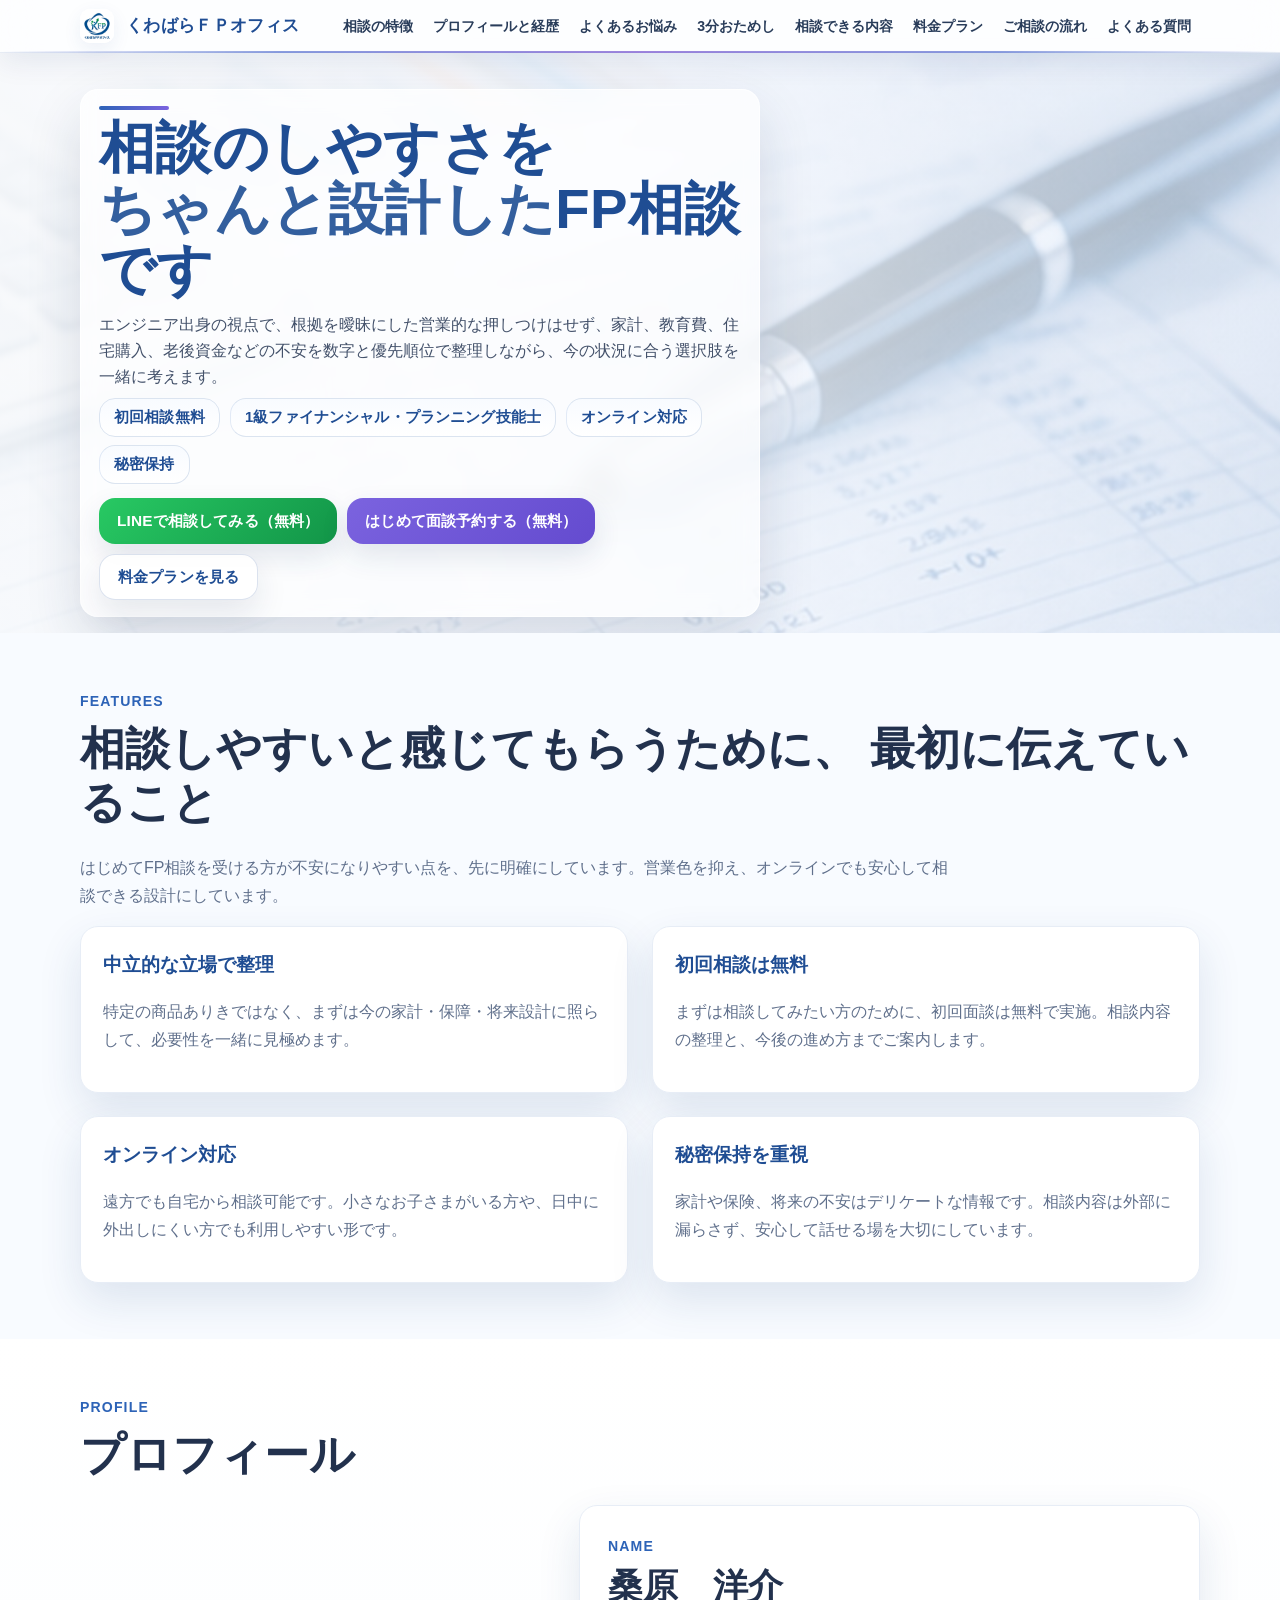
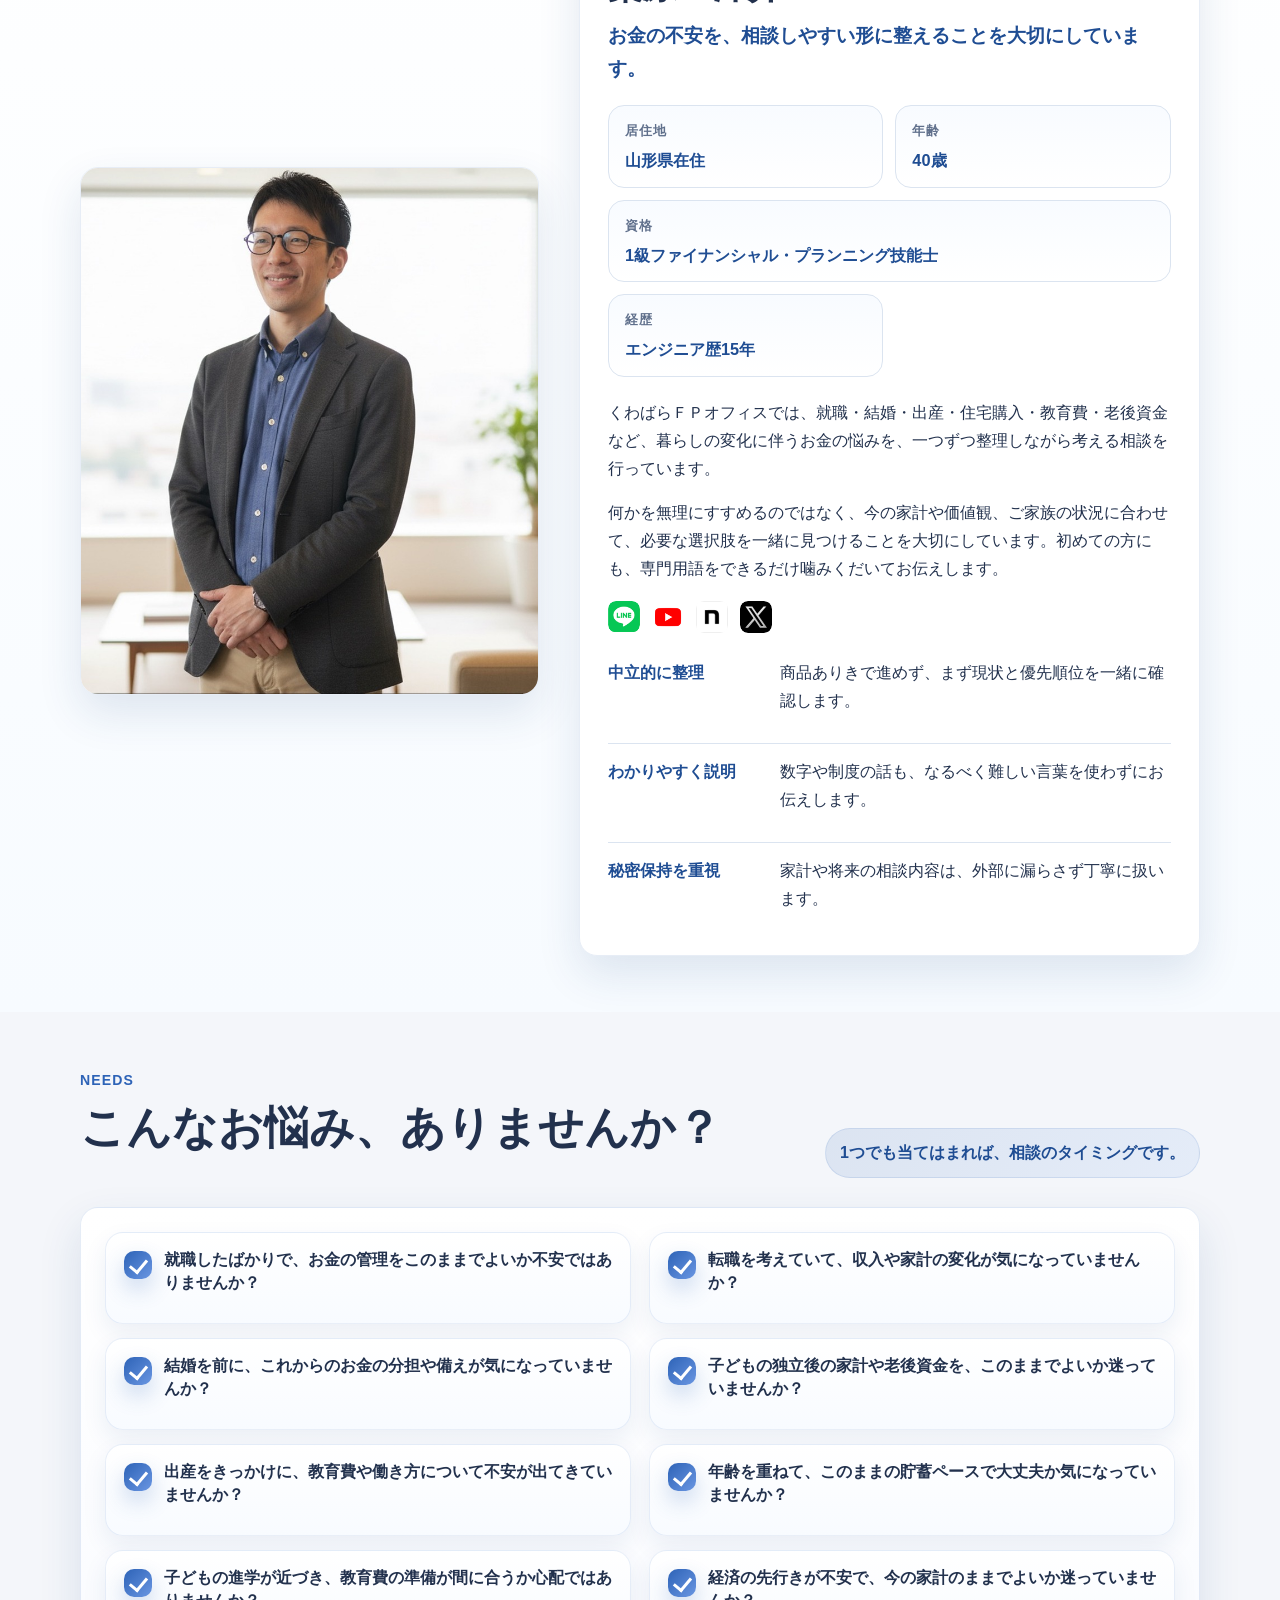
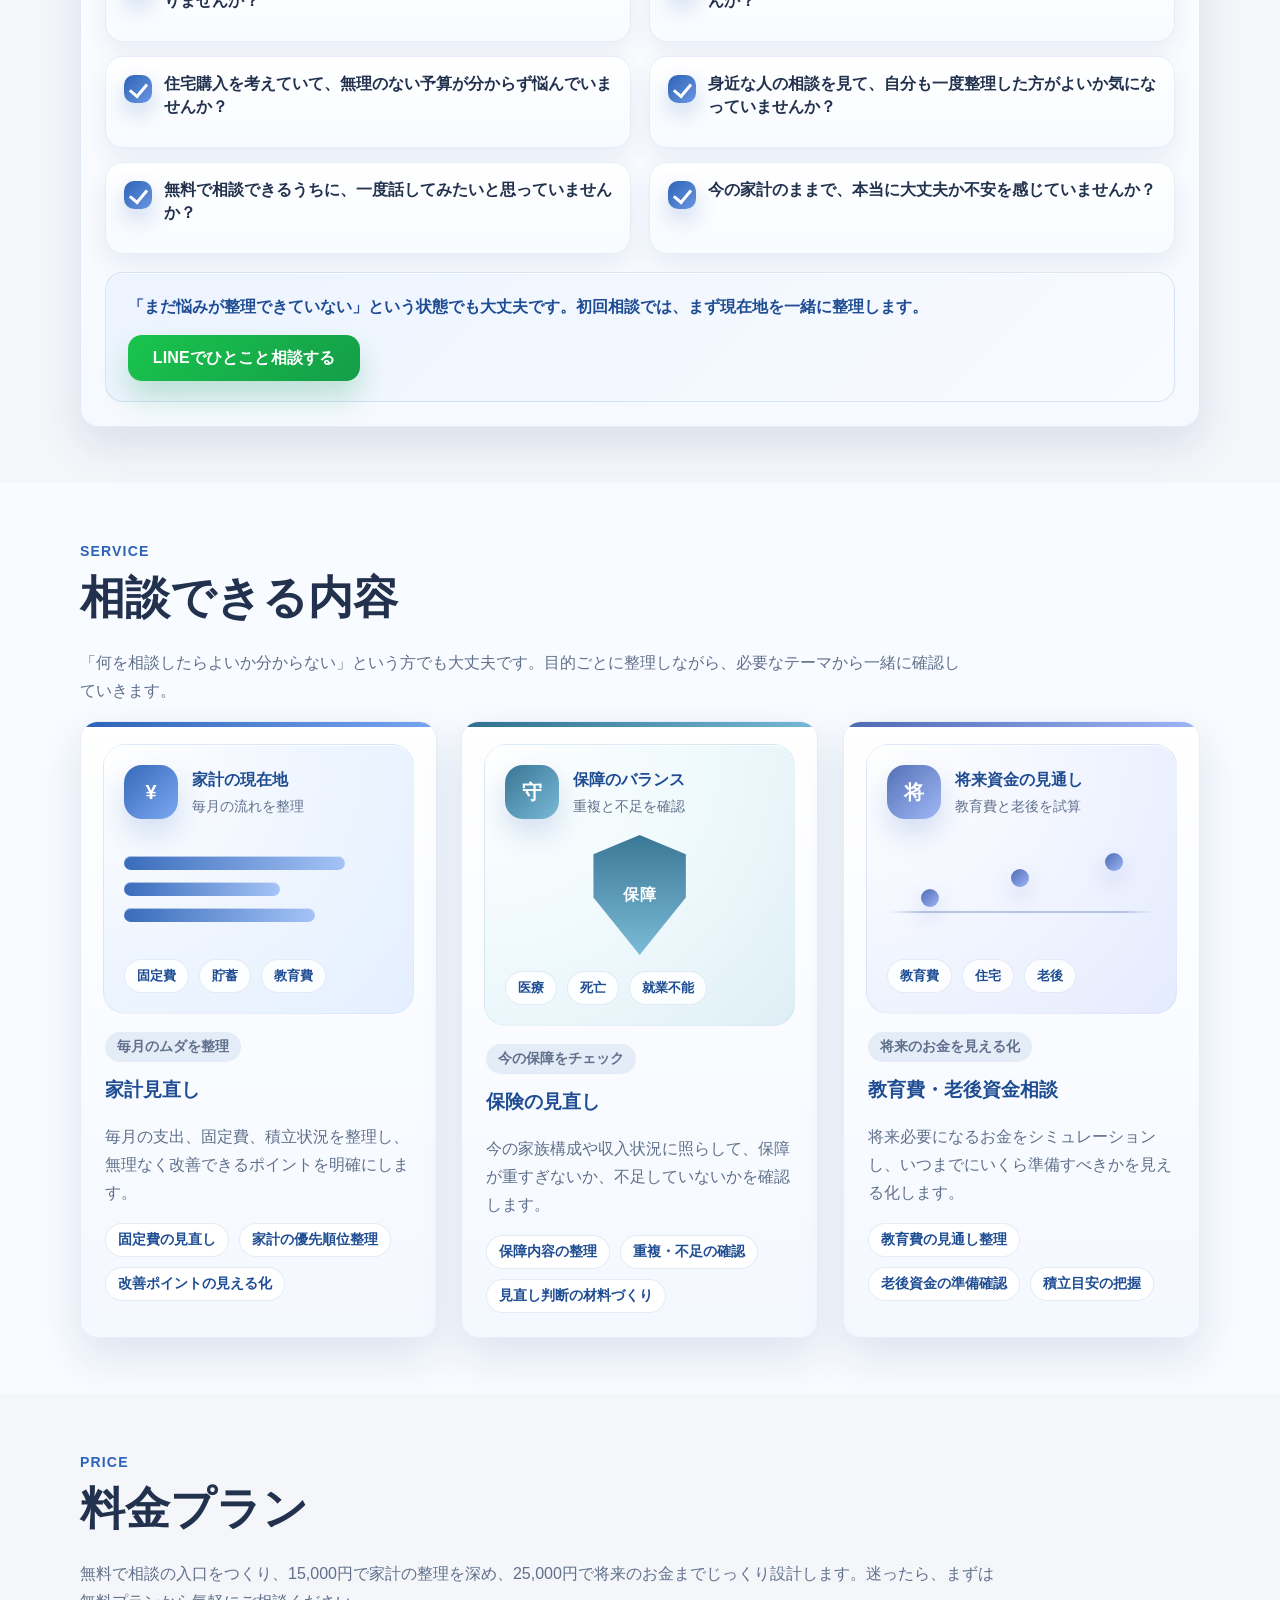
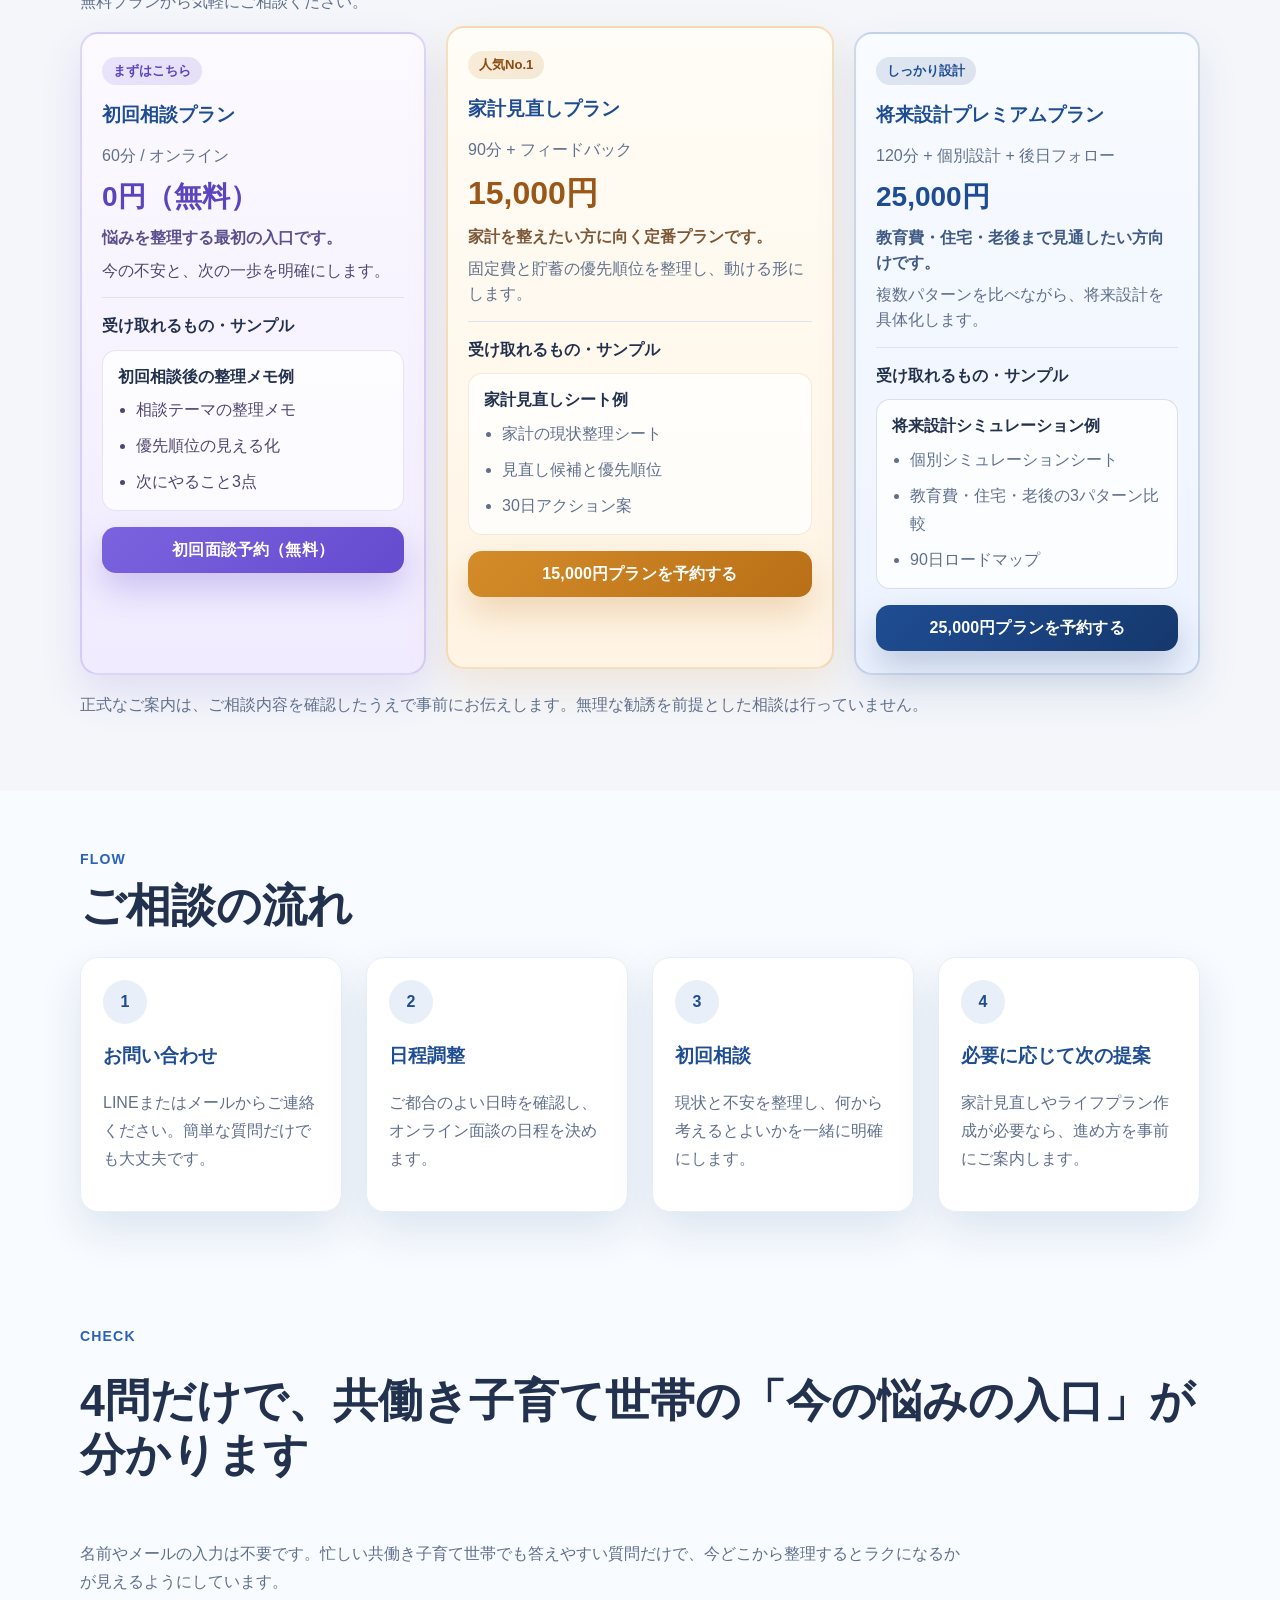
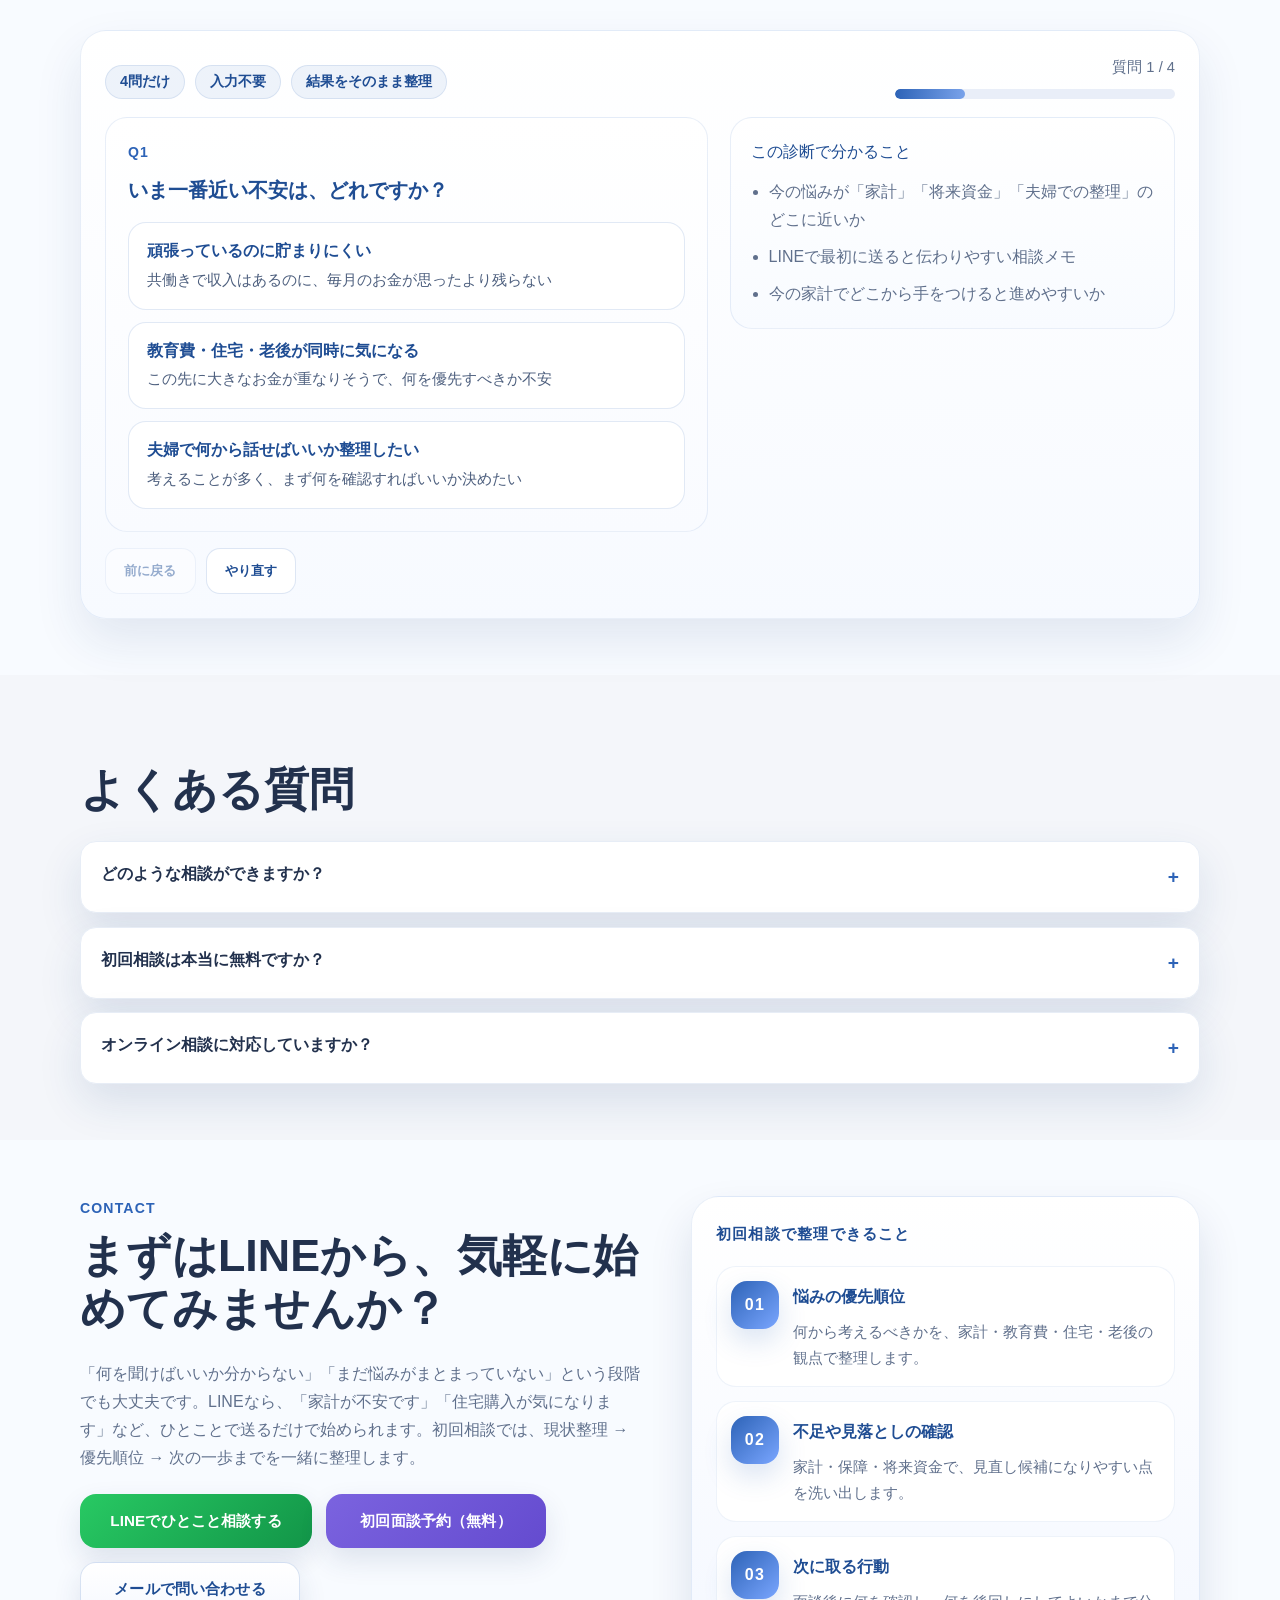
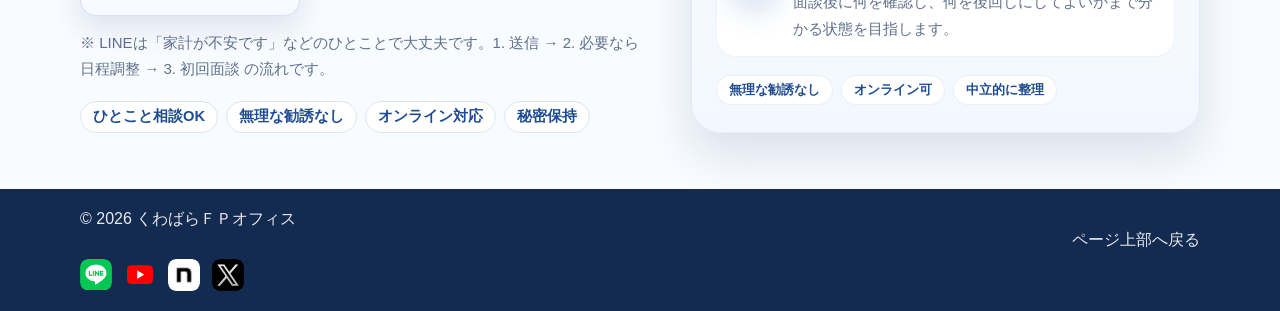
==== commit b968204a: "Add files via upload" ====
--- a/index.html
+++ b/index.html
@@ -435,7 +435,7 @@
 <textarea id="diag-line-message" readonly rows="8"></textarea>
 </div>
 <div class="diag-result-actions">
-<a class="button line lift-on-hover" href="https://lin.ee/rTetBKJ" id="diag-line-link" rel="noopener noreferrer" target="_blank">診断結果を元にLINEで相談してみる</a>
+<a class="button line lift-on-hover" href="https://lin.ee/rTetBKJ" id="diag-line-link" rel="noopener noreferrer" target="_blank">診断結果をLINEで送ってみる</a>
 <a class="button reserve lift-on-hover reserve-free" href="https://app.spirinc.com/t/i51z4D0myb7D1Fd-R63M6/as/he_EM0oRj1WhJec_xsWiC/confirm" rel="noopener noreferrer" target="_blank">初回面談を予約する（無料）</a>
 <button class="button ghost" id="diag-copy" type="button">相談メモをコピー</button>
 </div>
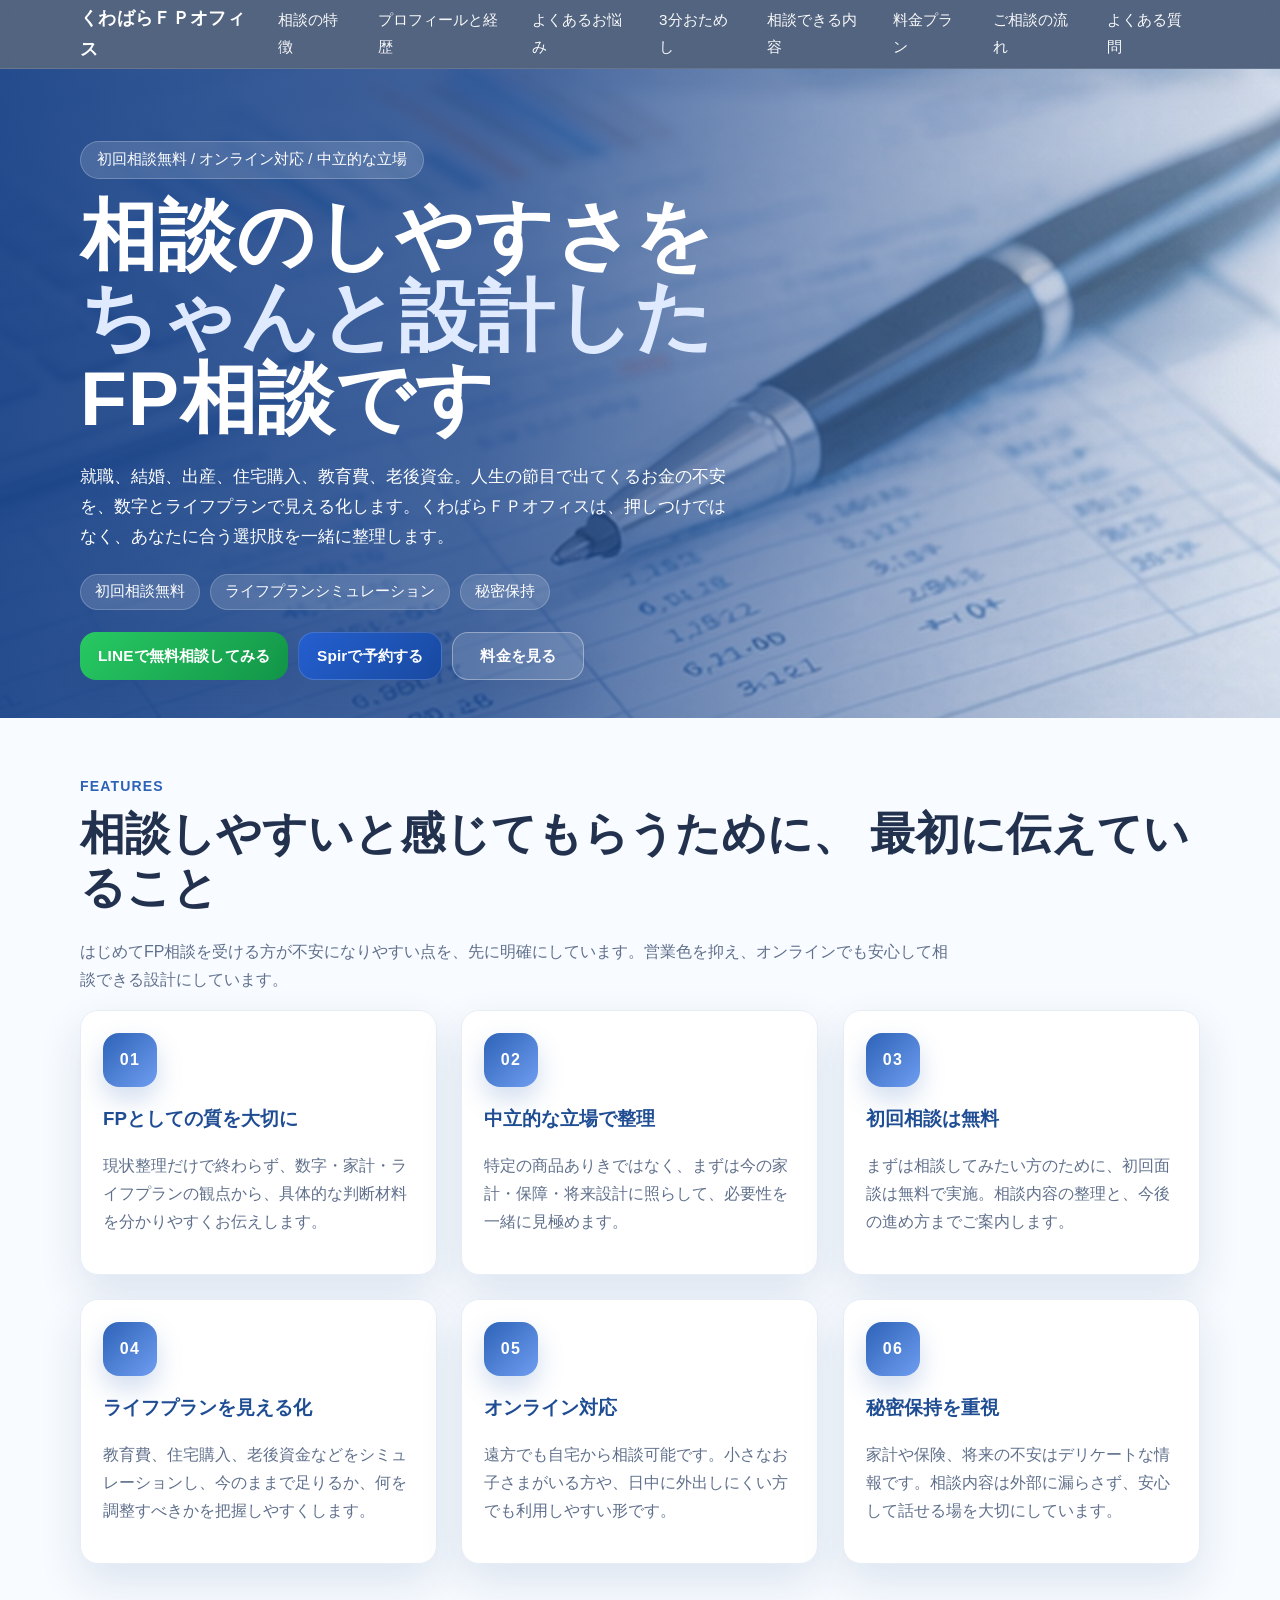
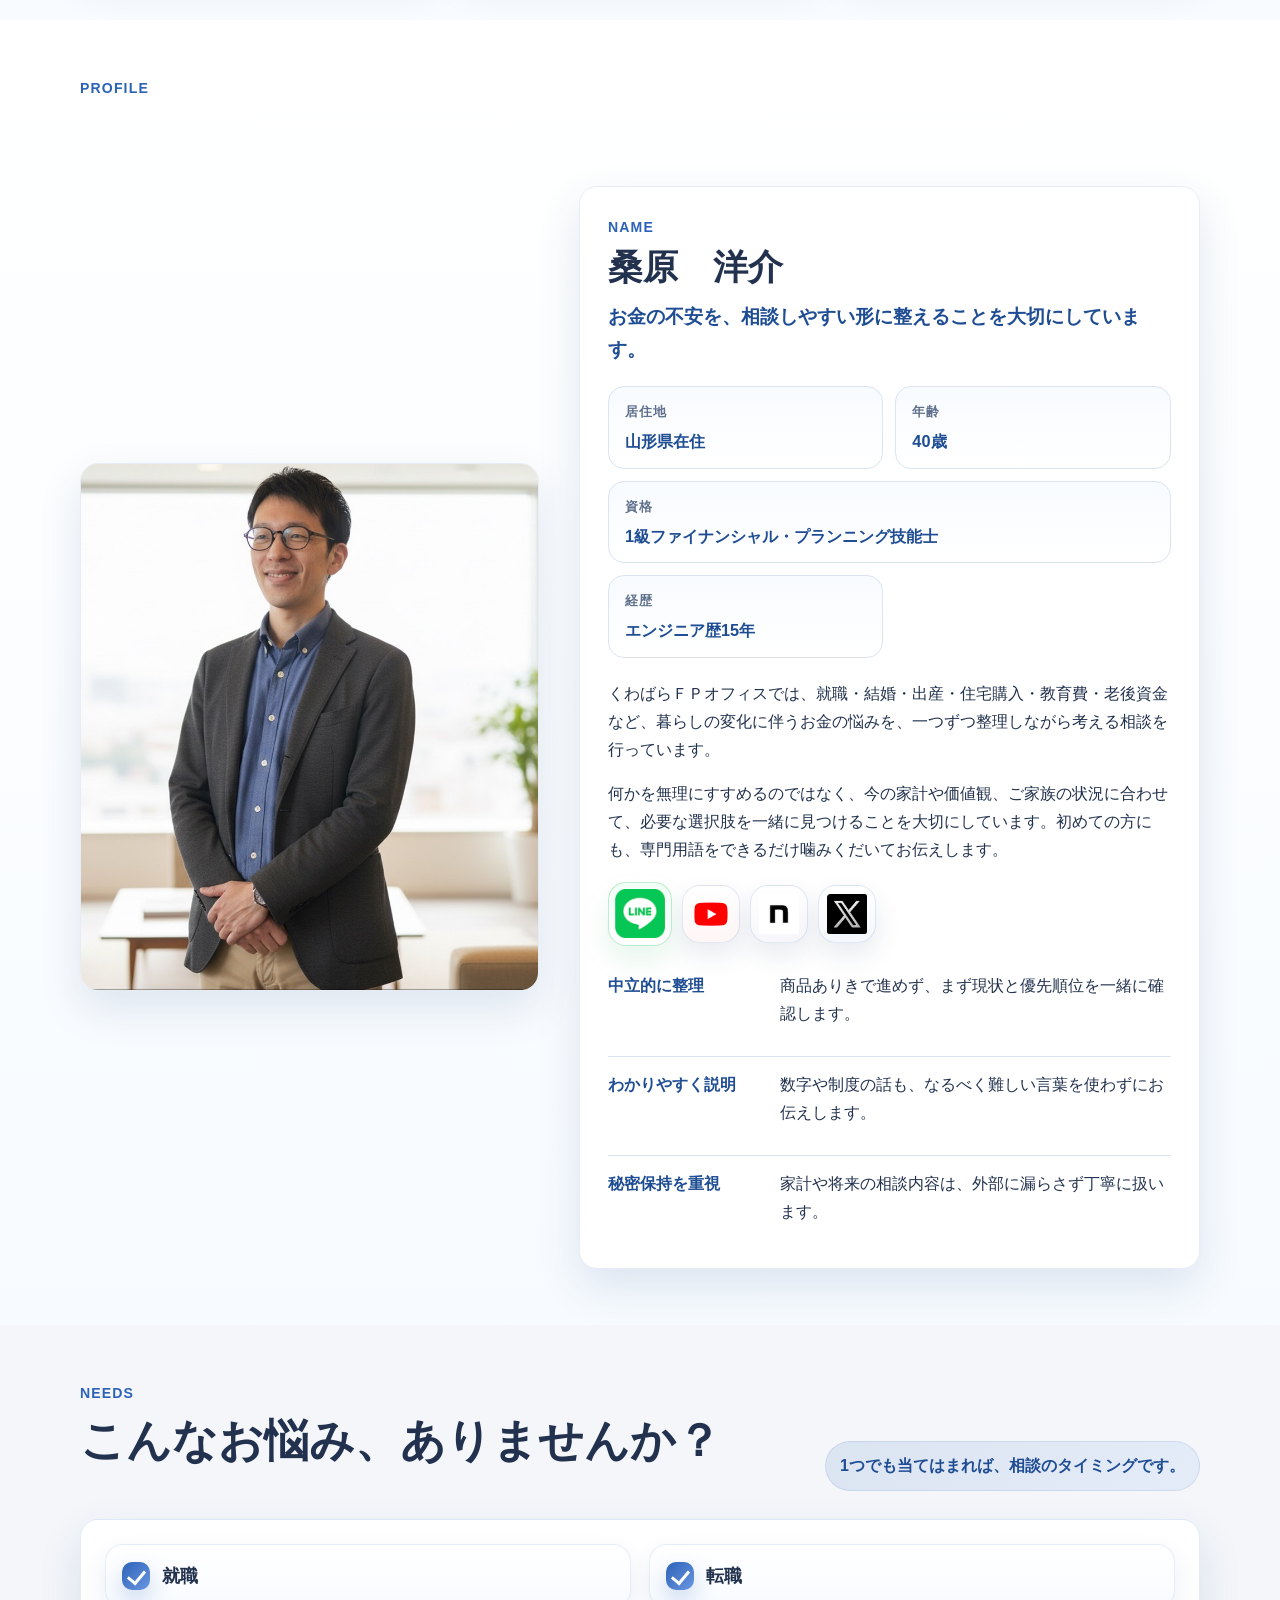
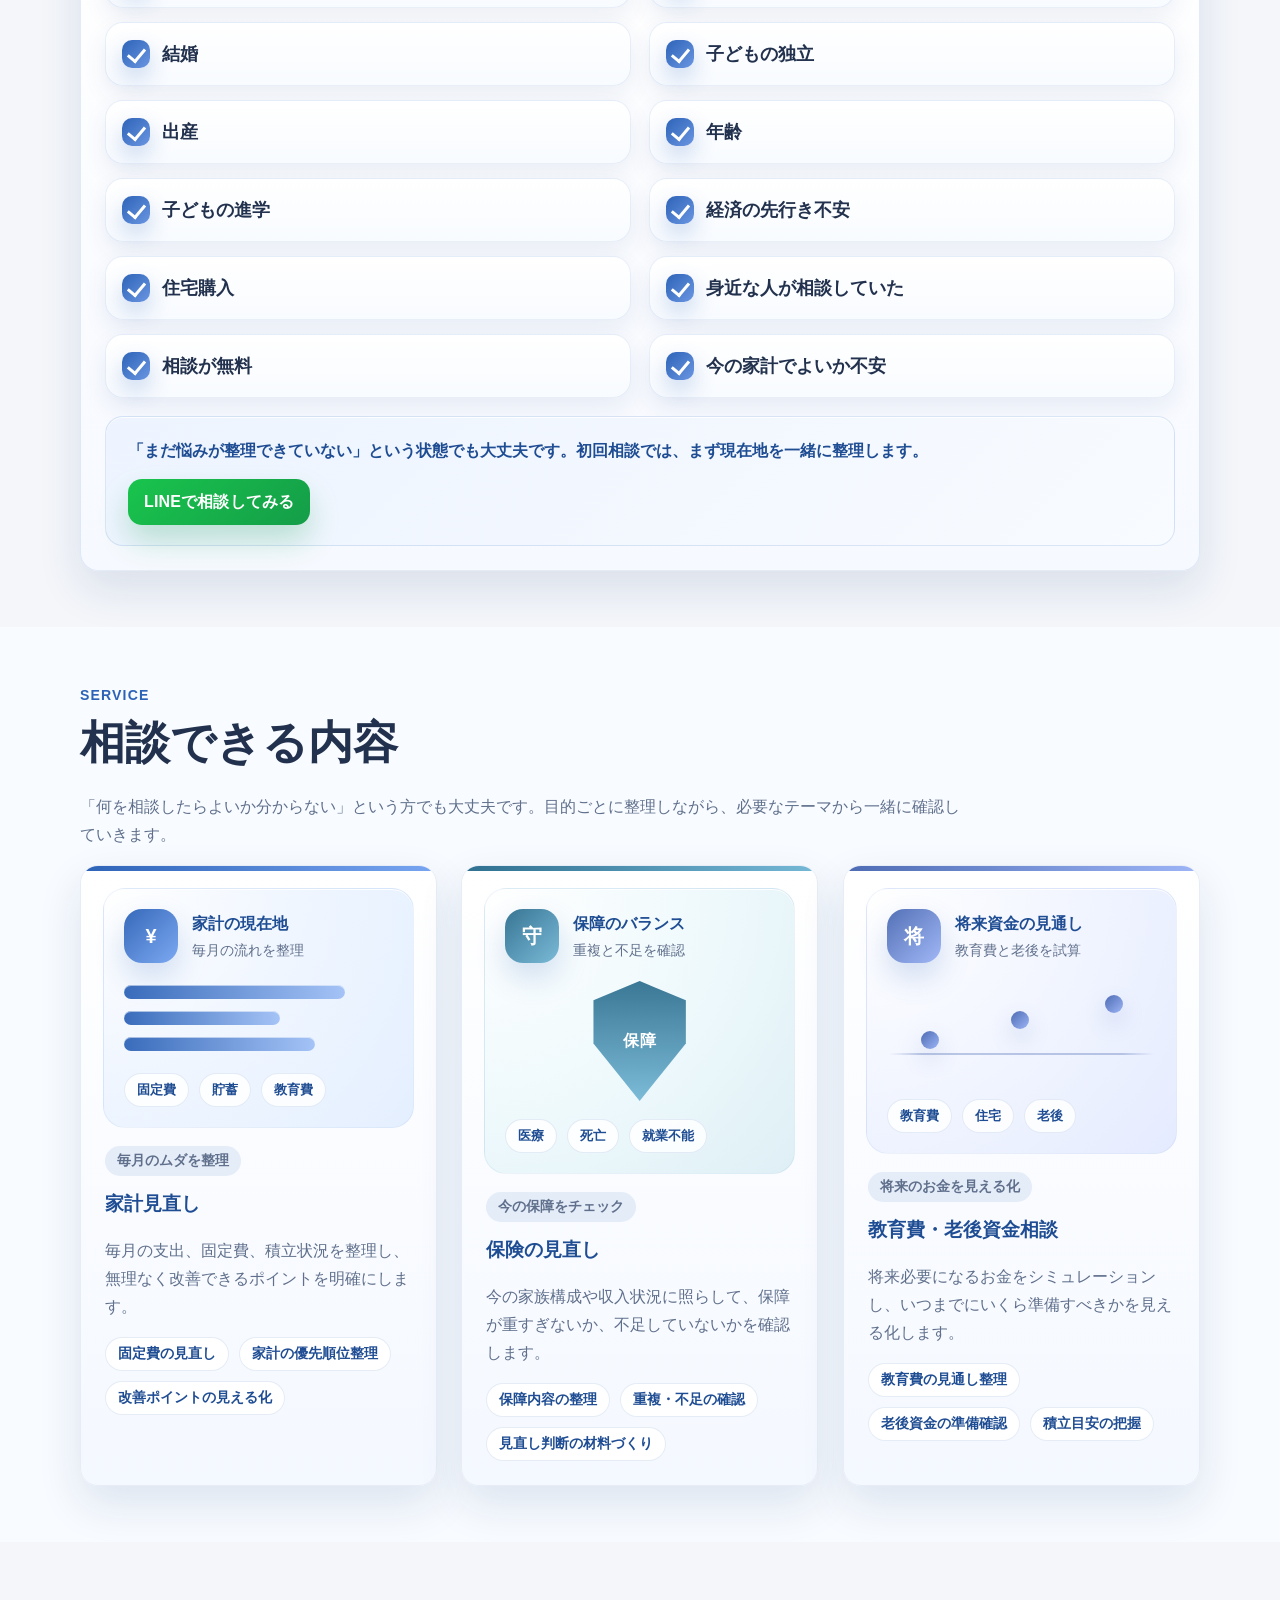
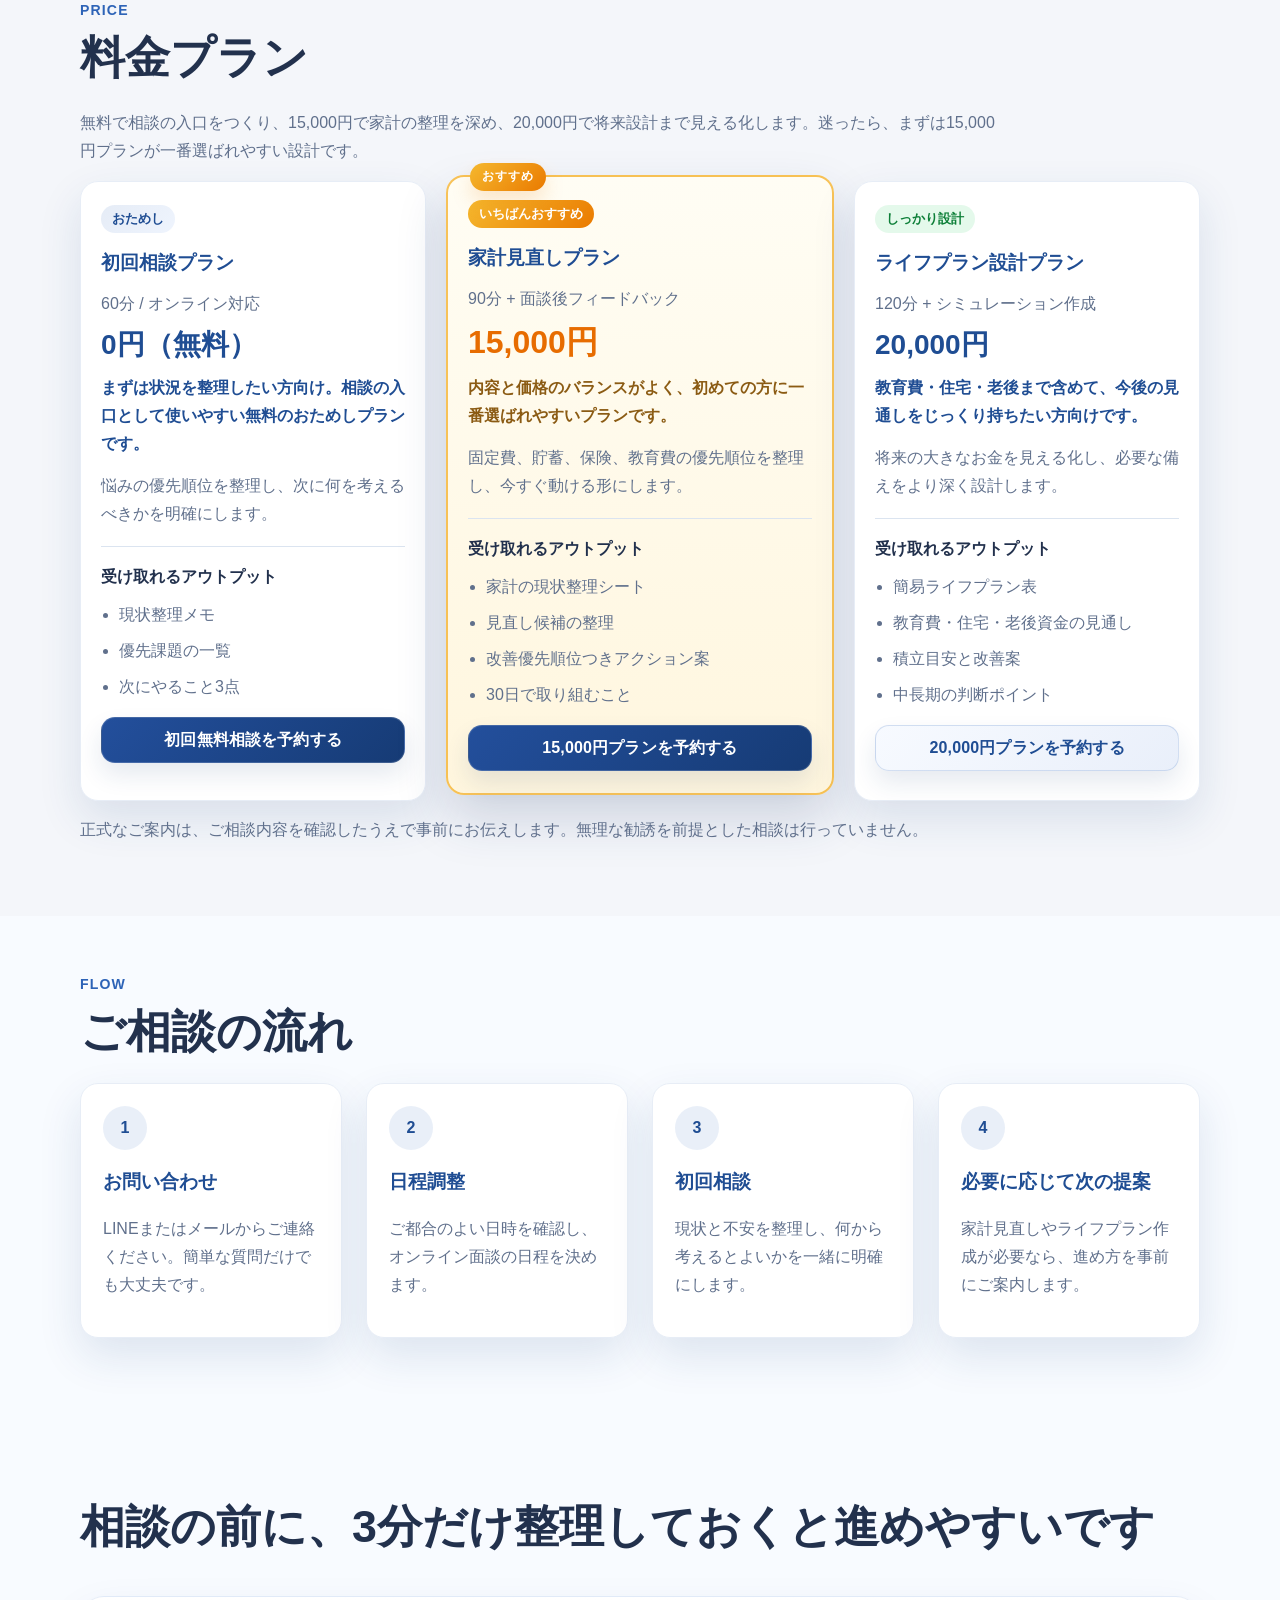
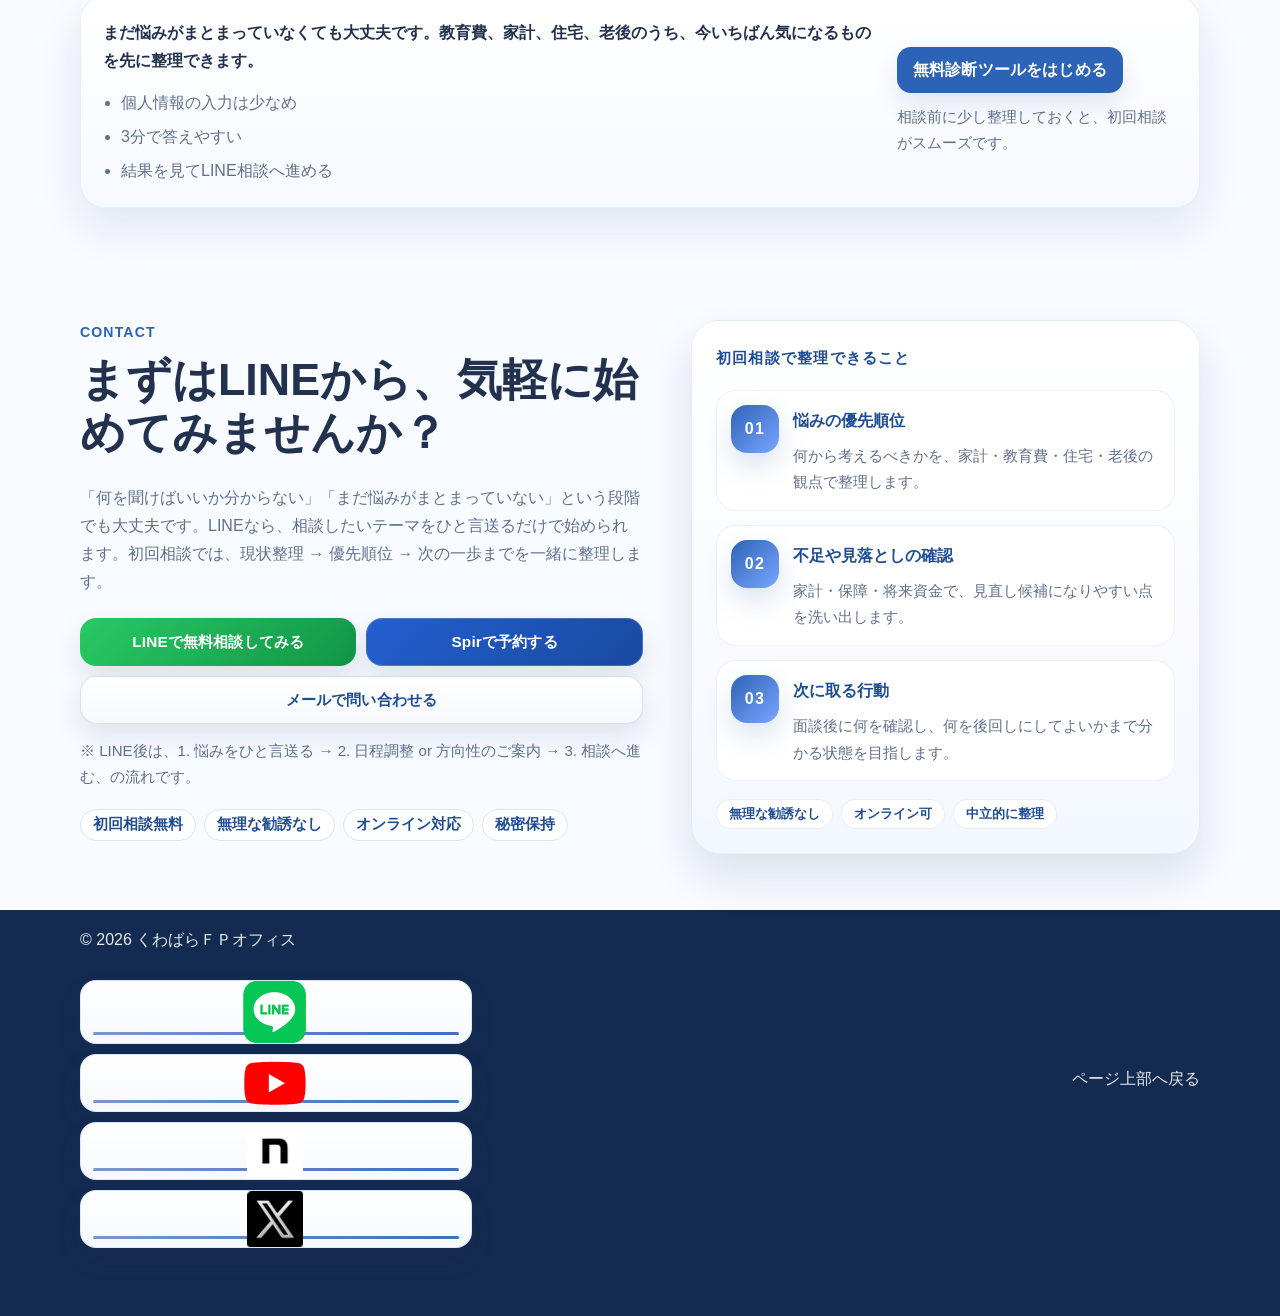
==== commit 3c83ae15: "Add files via upload" ====
--- a/index.html
+++ b/index.html
@@ -13,28 +13,31 @@
     gtag('config', 'G-1JC672H652');
   </script>
 <meta content="width=device-width, initial-scale=1.0" name="viewport"/>
-<title>くわばらＦＰオフィス | 初回相談無料・オンライン対応のFP相談</title>
-<meta content="くわばらＦＰオフィスは、家計・教育費・住宅購入・老後資金の悩みを整理するFP相談サービスです。初回相談無料、オンライン対応、中立的な立場でライフプランを見える化します。" name="description"/>
-<meta content="くわばらＦＰオフィス | 初回相談無料・オンライン対応のFP相談" property="og:title"/>
-<meta content="家計・教育費・住宅購入・老後資金の悩みを、初回無料で整理できるオンライン対応のFP相談です。" property="og:description"/>
+<title>くわばらＦＰオフィス | 初回相談無料・オンライン対応のライフプラン相談</title>
+<meta content="くわばらＦＰオフィスは、家計・保険・教育費・住宅購入・老後資金の相談に対応。初回相談無料、オンライン対応、中立的な立場で、ライフプランシミュレーションを通じて不安を整理します。" name="description"/>
+<meta content="くわばらＦＰオフィス | 初回相談無料のFP相談" property="og:title"/>
+<meta content="家計・教育費・住宅購入・老後資金の相談に。初回相談無料、オンライン対応、秘密保持を大切にしています。" property="og:description"/>
 <meta content="website" property="og:type"/>
 <meta content="https://kuwabara-fp.github.io/" property="og:url"/>
-<meta content="https://kuwabara-fp.github.io/favicon.png" property="og:image"/>
-<meta content="image/png" property="og:image:type"/>
-<meta content="192" property="og:image:width"/>
-<meta content="192" property="og:image:height"/>
+<meta content="./hero-bg-clean.jpg" property="og:image"/>
 <meta content="ja_JP" property="og:locale"/>
-<link href="https://kuwabara-fp.github.io/" rel="canonical"/><link as="image" href="./hero-bg-clean.jpg" rel="preload"/><meta content="#1f4d93" name="theme-color"/>
+
+
+
+<meta content="#1f4d93" name="theme-color"/>
 <link href="./apple-touch-icon.png" rel="apple-touch-icon" sizes="180x180"/>
 <link href="./favicon.ico" rel="icon" type="image/x-icon"/>
 <link href="./favicon.png" rel="icon" sizes="192x192" type="image/png"/>
 <link href="style.css" rel="stylesheet"/>
-<link href="mini-tools.css" rel="stylesheet"/><link href="style_patch.css" rel="stylesheet"/>
-<meta content="くわばらＦＰオフィスのロゴ画像" property="og:image:alt"/><meta content="くわばらＦＰオフィス" property="og:site_name"/><meta content="summary" name="twitter:card"/><meta content="くわばらＦＰオフィス | 初回相談無料・オンライン対応のFP相談" name="twitter:title"/><meta content="家計・教育費・住宅購入・老後資金の悩みを、初回無料で整理できるオンライン対応のFP相談です。" name="twitter:description"/><meta content="https://kuwabara-fp.github.io/favicon.png" name="twitter:image"/><meta content="index,follow,max-image-preview:large,max-snippet:-1,max-video-preview:-1" name="robots"/><script data-seo="structured-data" type="application/ld+json">{"@context":"https://schema.org","@graph":[{"@type":"WebSite","name":"くわばらＦＰオフィス","url":"https://kuwabara-fp.github.io/","inLanguage":"ja-JP"},{"@type":["ProfessionalService","FinancialService"],"name":"くわばらＦＰオフィス","url":"https://kuwabara-fp.github.io/","image":"https://kuwabara-fp.github.io/profile-photo.jpg","logo":"https://kuwabara-fp.github.io/apple-touch-icon.png","description":"家計・教育費・住宅購入・老後資金の悩みを整理する、初回相談無料・オンライン対応のFP相談サービス。","areaServed":"JP","priceRange":"初回相談無料","sameAs":["https://lin.ee/rTetBKJ","https://youtube.com/@1e240k?si=uDjklptJoXEi2mPi","https://note.com/fp_yosuke","https://x.com/fp_yosuke?s=21"]},{"@type":"FAQPage","mainEntity":[{"@type":"Question","name":"どのような相談ができますか？","acceptedAnswer":{"@type":"Answer","text":"家計の見直し、教育費、住宅購入、老後資金など、お金まわりの悩み整理に対応しています。"}},{"@type":"Question","name":"初回相談は本当に無料ですか？","acceptedAnswer":{"@type":"Answer","text":"はい。初回面談は無料です。現状整理と今後の進め方の確認を中心に行います。"}},{"@type":"Question","name":"オンライン相談に対応していますか？","acceptedAnswer":{"@type":"Answer","text":"はい。オンライン対応です。ご自宅から相談しやすい形でご利用いただけます。"}}]}]}</script></head>
-<body data-line-fallback-url="https://lin.ee/rTetBKJ" data-line-oa-id="@771xcevp">
+<link href="mini-tools.css" rel="stylesheet"/>
+
+
+
+</head>
+<body>
 <header class="site-header" id="top">
 <div class="container header-inner">
-<a class="brand" href="#top"><span aria-hidden="true" class="brand-mark"><img alt="" src="./favicon.png"/></span><span class="brand-text">くわばらＦＰオフィス</span></a>
+<a class="brand" href="#top">くわばらＦＰオフィス</a>
 <button aria-controls="global-nav" aria-expanded="false" class="menu-toggle" type="button">メニュー</button>
 <nav aria-label="グローバルナビゲーション" class="global-nav" id="global-nav">
 <a href="#reasons">相談の特徴</a>
@@ -53,18 +56,18 @@
 <div class="hero-overlay"></div>
 <div class="container hero-grid">
 <div class="hero-copy">
-<h1 class="reveal delay-2">相談のしやすさを<span>ちゃんと設計した</span>FP相談です</h1>
-<p class="hero-text reveal delay-3">エンジニア出身の視点で、根拠を曖昧にした営業的な押しつけはせず、家計、教育費、住宅購入、老後資金などの不安を数字と優先順位で整理しながら、今の状況に合う選択肢を一緒に考えます。</p>
-<div class="hero-badges reveal delay-4" aria-label="安心して相談できる理由">
+<p class="hero-mini reveal delay-1">初回相談無料 / オンライン対応 / 中立的な立場</p>
+<h1 class="reveal delay-2">相談のしやすさを<br/><span>ちゃんと設計した</span><br/>FP相談です</h1>
+<p class="hero-text reveal delay-3">就職、結婚、出産、住宅購入、教育費、老後資金。人生の節目で出てくるお金の不安を、数字とライフプランで見える化します。くわばらＦＰオフィスは、押しつけではなく、あなたに合う選択肢を一緒に整理します。</p>
+<div class="hero-badges reveal delay-4">
 <span>初回相談無料</span>
-<span>1級ファイナンシャル・プランニング技能士</span>
-<span>オンライン対応</span>
+<span>ライフプランシミュレーション</span>
 <span>秘密保持</span>
 </div>
 <div class="hero-buttons reveal delay-4">
-<a class="button line lift-on-hover" href="https://lin.ee/rTetBKJ" rel="noopener noreferrer" target="_blank"><span>LINEで相談してみる（無料）</span></a>
-<a class="button reserve lift-on-hover reserve-free" href="https://app.spirinc.com/t/i51z4D0myb7D1Fd-R63M6/as/he_EM0oRj1WhJec_xsWiC/confirm" rel="noopener noreferrer" target="_blank"><span>はじめて面談予約する（無料）</span></a>
-<a class="button ghost lift-on-hover" href="#fees">料金プランを見る</a>
+<a class="button line lift-on-hover" href="https://lin.ee/rTetBKJ" rel="noopener noreferrer" target="_blank"><span>LINEで無料相談してみる</span></a>
+<a class="button reserve lift-on-hover" href="https://app.spirinc.com/t/i51z4D0myb7D1Fd-R63M6/as/he_EM0oRj1WhJec_xsWiC/confirm" rel="noopener noreferrer" target="_blank"><span>Spirで予約する</span></a>
+<a class="button ghost lift-on-hover" href="#fees">料金を見る</a>
 </div>
 </div>
 </div>
@@ -76,19 +79,33 @@
           最初に伝えていること</h2>
 <p class="section-intro reveal">はじめてFP相談を受ける方が不安になりやすい点を、先に明確にしています。営業色を抑え、オンラインでも安心して相談できる設計にしています。</p>
 <div class="reason-cards">
+<article class="reason-card reveal stagger-1 lift-on-hover">
+<div aria-hidden="true" class="reason-number">01</div>
+<h3>FPとしての質を大切に</h3>
+<p>現状整理だけで終わらず、数字・家計・ライフプランの観点から、具体的な判断材料を分かりやすくお伝えします。</p>
+</article>
 <article class="reason-card reveal stagger-2 lift-on-hover">
+<div aria-hidden="true" class="reason-number">02</div>
 <h3>中立的な立場で整理</h3>
 <p>特定の商品ありきではなく、まずは今の家計・保障・将来設計に照らして、必要性を一緒に見極めます。</p>
 </article>
 <article class="reason-card reveal stagger-3 lift-on-hover">
+<div aria-hidden="true" class="reason-number">03</div>
 <h3>初回相談は無料</h3>
 <p>まずは相談してみたい方のために、初回面談は無料で実施。相談内容の整理と、今後の進め方までご案内します。</p>
 </article>
+<article class="reason-card reveal stagger-4 lift-on-hover">
+<div aria-hidden="true" class="reason-number">04</div>
+<h3>ライフプランを見える化</h3>
+<p>教育費、住宅購入、老後資金などをシミュレーションし、今のままで足りるか、何を調整すべきかを把握しやすくします。</p>
+</article>
 <article class="reason-card reveal stagger-5 lift-on-hover">
+<div aria-hidden="true" class="reason-number">05</div>
 <h3>オンライン対応</h3>
 <p>遠方でも自宅から相談可能です。小さなお子さまがいる方や、日中に外出しにくい方でも利用しやすい形です。</p>
 </article>
 <article class="reason-card reveal stagger-6 lift-on-hover">
+<div aria-hidden="true" class="reason-number">06</div>
 <h3>秘密保持を重視</h3>
 <p>家計や保険、将来の不安はデリケートな情報です。相談内容は外部に漏らさず、安心して話せる場を大切にしています。</p>
 </article>
@@ -127,7 +144,7 @@
 </div>
 <p>くわばらＦＰオフィスでは、就職・結婚・出産・住宅購入・教育費・老後資金など、暮らしの変化に伴うお金の悩みを、一つずつ整理しながら考える相談を行っています。</p>
 <p>何かを無理にすすめるのではなく、今の家計や価値観、ご家族の状況に合わせて、必要な選択肢を一緒に見つけることを大切にしています。初めての方にも、専門用語をできるだけ噛みくだいてお伝えします。</p>
-<div aria-label="桑原洋介の発信リンク" class="profile-links"><a aria-label="LINEで友だち追加" class="social-logo-btn social-logo-btn-line" href="https://lin.ee/rTetBKJ" rel="noopener noreferrer" target="_blank"><img alt="" aria-hidden="true" src="./line_icon_original_crop.png"/><span class="sr-only">LINEで友だち追加</span></a><a aria-label="YouTube公式チャンネル" class="social-logo-btn social-logo-btn-youtube" href="https://youtube.com/@1e240k?si=uDjklptJoXEi2mPi" rel="noopener noreferrer" target="_blank"><img alt="" aria-hidden="true" src="./youtube_play_icon.png"/><span class="sr-only">YouTube公式チャンネル</span></a><a aria-label="noteの記事" class="social-logo-btn social-logo-btn-note" href="https://note.com/fp_yosuke" rel="noopener noreferrer" target="_blank"><img alt="" aria-hidden="true" src="./note_icon_square_profile.png"/><span class="sr-only">noteの記事</span></a><a aria-label="Xの投稿" class="social-logo-btn social-logo-btn-x" href="https://x.com/fp_yosuke?s=21" rel="noopener noreferrer" target="_blank"><img alt="" aria-hidden="true" src="./x_icon_512.png"/><span class="sr-only">Xの投稿</span></a></div>
+<div aria-label="桑原洋介の発信リンク" class="profile-links"><a aria-label="LINEで友だち追加" class="social-logo-btn social-logo-btn-line" href="https://lin.ee/rTetBKJ" rel="noopener noreferrer" target="_blank"><img alt="" aria-hidden="true" src="./line_icon_original_crop.png"/><span class="sr-only">LINEで友だち追加</span></a><a aria-label="YouTube公式チャンネル" class="social-logo-btn social-logo-btn-youtube" href="https://youtube.com/@1e240k?si=uDjklptJoXEi2mPi" rel="noopener noreferrer" target="_blank"><img alt="" aria-hidden="true" src="./youtube_play_icon.png"/><span class="sr-only">YouTube公式チャンネル</span></a><a aria-label="noteの記事" class="social-logo-btn social-logo-btn-note" href="https://note.com/fp_yosuke" rel="noopener noreferrer" target="_blank"><img alt="" aria-hidden="true" src="./note_icon_square.png"/><span class="sr-only">noteの記事</span></a><a aria-label="Xの投稿" class="social-logo-btn social-logo-btn-x" href="https://x.com/fp_yosuke?s=21" rel="noopener noreferrer" target="_blank"><img alt="" aria-hidden="true" src="./x_icon_512.png"/><span class="sr-only">Xの投稿</span></a></div>
 <ul class="profile-points">
 <li><strong>中立的に整理</strong><span>商品ありきで進めず、まず現状と優先順位を一緒に確認します。</span></li>
 <li><strong>わかりやすく説明</strong><span>数字や制度の話も、なるべく難しい言葉を使わずにお伝えします。</span></li>
@@ -148,22 +165,22 @@
 </div>
 <div class="needs-box reveal">
 <div class="needs-grid">
-<div class="need-item reveal stagger-1"><span class="need-check"></span><span>就職したばかりで、お金の管理をこのままでよいか不安ではありませんか？</span></div>
-<div class="need-item reveal stagger-2"><span class="need-check"></span><span>転職を考えていて、収入や家計の変化が気になっていませんか？</span></div>
-<div class="need-item reveal stagger-3"><span class="need-check"></span><span>結婚を前に、これからのお金の分担や備えが気になっていませんか？</span></div>
-<div class="need-item reveal stagger-4"><span class="need-check"></span><span>子どもの独立後の家計や老後資金を、このままでよいか迷っていませんか？</span></div>
-<div class="need-item reveal stagger-5"><span class="need-check"></span><span>出産をきっかけに、教育費や働き方について不安が出てきていませんか？</span></div>
-<div class="need-item reveal stagger-6"><span class="need-check"></span><span>年齢を重ねて、このままの貯蓄ペースで大丈夫か気になっていませんか？</span></div>
-<div class="need-item reveal stagger-1"><span class="need-check"></span><span>子どもの進学が近づき、教育費の準備が間に合うか心配ではありませんか？</span></div>
-<div class="need-item reveal stagger-2"><span class="need-check"></span><span>経済の先行きが不安で、今の家計のままでよいか迷っていませんか？</span></div>
-<div class="need-item reveal stagger-3"><span class="need-check"></span><span>住宅購入を考えていて、無理のない予算が分からず悩んでいませんか？</span></div>
-<div class="need-item reveal stagger-4"><span class="need-check"></span><span>身近な人の相談を見て、自分も一度整理した方がよいか気になっていませんか？</span></div>
-<div class="need-item reveal stagger-5"><span class="need-check"></span><span>無料で相談できるうちに、一度話してみたいと思っていませんか？</span></div>
-<div class="need-item reveal stagger-6"><span class="need-check"></span><span>今の家計のままで、本当に大丈夫か不安を感じていませんか？</span></div>
+<div class="need-item reveal stagger-1"><span class="need-check"></span><span>就職</span></div>
+<div class="need-item reveal stagger-2"><span class="need-check"></span><span>転職</span></div>
+<div class="need-item reveal stagger-3"><span class="need-check"></span><span>結婚</span></div>
+<div class="need-item reveal stagger-4"><span class="need-check"></span><span>子どもの独立</span></div>
+<div class="need-item reveal stagger-5"><span class="need-check"></span><span>出産</span></div>
+<div class="need-item reveal stagger-6"><span class="need-check"></span><span>年齢</span></div>
+<div class="need-item reveal stagger-1"><span class="need-check"></span><span>子どもの進学</span></div>
+<div class="need-item reveal stagger-2"><span class="need-check"></span><span>経済の先行き不安</span></div>
+<div class="need-item reveal stagger-3"><span class="need-check"></span><span>住宅購入</span></div>
+<div class="need-item reveal stagger-4"><span class="need-check"></span><span>身近な人が相談していた</span></div>
+<div class="need-item reveal stagger-5"><span class="need-check"></span><span>相談が無料</span></div>
+<div class="need-item reveal stagger-6"><span class="need-check"></span><span>今の家計でよいか不安</span></div>
 </div>
 <div class="needs-cta reveal delay-3">
 <p>「まだ悩みが整理できていない」という状態でも大丈夫です。初回相談では、まず現在地を一緒に整理します。</p>
-<a class="button line lift-on-hover" href="https://lin.ee/rTetBKJ" rel="noopener noreferrer" target="_blank"><span>LINEでひとこと相談する</span></a>
+<a class="button line lift-on-hover" href="https://lin.ee/rTetBKJ" rel="noopener noreferrer" target="_blank"><span>LINEで相談してみる</span></a>
 </div>
 </div>
 </div>
@@ -267,72 +284,65 @@
 <div class="container">
 <p class="section-label reveal">PRICE</p>
 <h2 class="reveal">料金プラン</h2>
-<p class="section-intro reveal">無料で相談の入口をつくり、15,000円で家計の整理を深め、25,000円で将来のお金までじっくり設計します。迷ったら、まずは無料プランから気軽にご相談ください。</p>
+<p class="section-intro reveal">無料で相談の入口をつくり、15,000円で家計の整理を深め、20,000円で将来設計まで見える化します。迷ったら、まずは15,000円プランが一番選ばれやすい設計です。</p>
 <div class="pricing-cards pricing-cards-three">
-<article class="pricing-card pricing-card-free reveal stagger-1 lift-on-hover">
-<p class="plan-badge plan-badge-free">まずはこちら</p>
+<article class="pricing-card reveal stagger-1 lift-on-hover">
+<p class="plan-badge">おためし</p>
 <h3>初回相談プラン</h3>
-<p class="plan-time">60分 / オンライン</p>
+<p class="plan-time">60分 / オンライン対応</p>
 <p class="plan-price">0円（無料）</p>
-<p class="plan-note">悩みを整理する最初の入口です。</p>
-<p class="plan-copy">今の不安と、次の一歩を明確にします。</p>
-<div class="plan-block plan-block-merged">
-<h4>受け取れるもの・サンプル</h4>
-<div class="plan-sample-box">
-<p class="plan-sample-title">初回相談後の整理メモ例</p>
-<ul class="plan-sample-list">
-<li>相談テーマの整理メモ</li>
-<li>優先順位の見える化</li>
+<p class="plan-note">まずは状況を整理したい方向け。相談の入口として使いやすい無料のおためしプランです。</p>
+<p class="plan-copy">悩みの優先順位を整理し、次に何を考えるべきかを明確にします。</p>
+<div class="plan-block">
+<h4>受け取れるアウトプット</h4>
+<ul>
+<li>現状整理メモ</li>
+<li>優先課題の一覧</li>
 <li>次にやること3点</li>
 </ul>
 </div>
-</div>
 <div class="plan-actions">
-<a class="button reserve lift-on-hover reserve-free" href="https://app.spirinc.com/t/i51z4D0myb7D1Fd-R63M6/as/he_EM0oRj1WhJec_xsWiC/confirm" rel="noopener noreferrer" target="_blank"><span>初回面談予約（無料）</span></a>
+<a class="button reserve lift-on-hover" href="https://app.spirinc.com/t/i51z4D0myb7D1Fd-R63M6/as/he_EM0oRj1WhJec_xsWiC/confirm" rel="noopener noreferrer" target="_blank"><span>初回無料相談を予約する</span></a>
 </div>
 </article>
 <article class="pricing-card featured reveal stagger-2 lift-on-hover">
-<p class="plan-badge">人気No.1</p>
+<p class="plan-badge">いちばんおすすめ</p>
 <h3>家計見直しプラン</h3>
-<p class="plan-time">90分 + フィードバック</p>
+<p class="plan-time">90分 + 面談後フィードバック</p>
 <p class="plan-price">15,000円</p>
-<p class="plan-note">家計を整えたい方に向く定番プランです。</p>
-<p class="plan-copy">固定費と貯蓄の優先順位を整理し、動ける形にします。</p>
-<div class="plan-block plan-block-merged">
-<h4>受け取れるもの・サンプル</h4>
-<div class="plan-sample-box">
-<p class="plan-sample-title">家計見直しシート例</p>
-<ul class="plan-sample-list">
+<p class="plan-note">内容と価格のバランスがよく、初めての方に一番選ばれやすいプランです。</p>
+<p class="plan-copy">固定費、貯蓄、保険、教育費の優先順位を整理し、今すぐ動ける形にします。</p>
+<div class="plan-block">
+<h4>受け取れるアウトプット</h4>
+<ul>
 <li>家計の現状整理シート</li>
-<li>見直し候補と優先順位</li>
-<li>30日アクション案</li>
-</ul>
-</div>
+<li>見直し候補の整理</li>
+<li>改善優先順位つきアクション案</li>
+<li>30日で取り組むこと</li>
+</ul>
 </div>
 <div class="plan-actions">
 <a class="button reserve lift-on-hover" href="https://app.spirinc.com/t/i51z4D0myb7D1Fd-R63M6/as/3a4anx7fkknRCGLpdVs7C/confirm" rel="noopener noreferrer" target="_blank"><span>15,000円プランを予約する</span></a>
 </div>
 </article>
-<article class="pricing-card pricing-card-premium reveal stagger-3 lift-on-hover">
+<article class="pricing-card reveal stagger-3 lift-on-hover">
 <p class="plan-badge plan-badge-soft">しっかり設計</p>
-<h3>将来設計プレミアムプラン</h3>
-<p class="plan-time">120分 + 個別設計 + 後日フォロー</p>
-<p class="plan-price">25,000円</p>
-<p class="plan-note">教育費・住宅・老後まで見通したい方向けです。</p>
-<p class="plan-copy">複数パターンを比べながら、将来設計を具体化します。</p>
-<div class="plan-block plan-block-merged">
-<h4>受け取れるもの・サンプル</h4>
-<div class="plan-sample-box">
-<p class="plan-sample-title">将来設計シミュレーション例</p>
-<ul class="plan-sample-list">
-<li>個別シミュレーションシート</li>
-<li>教育費・住宅・老後の3パターン比較</li>
-<li>90日ロードマップ</li>
-</ul>
-</div>
+<h3>ライフプラン設計プラン</h3>
+<p class="plan-time">120分 + シミュレーション作成</p>
+<p class="plan-price">20,000円</p>
+<p class="plan-note">教育費・住宅・老後まで含めて、今後の見通しをじっくり持ちたい方向けです。</p>
+<p class="plan-copy">将来の大きなお金を見える化し、必要な備えをより深く設計します。</p>
+<div class="plan-block">
+<h4>受け取れるアウトプット</h4>
+<ul>
+<li>簡易ライフプラン表</li>
+<li>教育費・住宅・老後資金の見通し</li>
+<li>積立目安と改善案</li>
+<li>中長期の判断ポイント</li>
+</ul>
 </div>
 <div class="plan-actions">
-<a class="button mail lift-on-hover" href="https://app.spirinc.com/t/i51z4D0myb7D1Fd-R63M6/as/oEa_Nfm5Fnm1v_IjSLdD-/confirm" rel="noopener noreferrer" target="_blank"><span>25,000円プランを予約する</span></a>
+<a class="button mail lift-on-hover" href="https://app.spirinc.com/t/i51z4D0myb7D1Fd-R63M6/as/oEa_Nfm5Fnm1v_IjSLdD-/confirm" rel="noopener noreferrer" target="_blank"><span>20,000円プランを予約する</span></a>
 </div>
 </article>
 </div>
@@ -354,116 +364,21 @@
 <section class="section section-soft precheck-section" id="precheck">
 <div class="container">
 <p class="section-label reveal">CHECK</p>
-<h2 class="reveal">4問だけで、共働き子育て世帯の「今の悩みの入口」が分かります</h2>
-<p class="section-intro reveal">名前やメールの入力は不要です。忙しい共働き子育て世帯でも答えやすい質問だけで、今どこから整理するとラクになるかが見えるようにしています。</p>
-<div class="diagnostic-shell reveal">
-<div class="diagnostic-head">
-<div class="diagnostic-chip-row" aria-label="診断の特徴">
-<span class="diagnostic-chip">4問だけ</span>
-<span class="diagnostic-chip">入力不要</span>
-<span class="diagnostic-chip">結果をそのまま整理</span>
-</div>
-<div class="diagnostic-progress-wrap" aria-live="polite">
-<p class="diagnostic-progress-text" id="diag-progress-text">質問 1 / 4</p>
-<div aria-hidden="true" class="diagnostic-progress"><span id="diag-progress-bar"></span></div>
-</div>
-</div>
-<div class="diagnostic-layout">
-<form class="inline-diagnosis-form" id="inline-diagnosis-form">
-<section class="diag-step is-active" data-question="theme" data-step="1">
-<p class="diag-step-label">Q1</p>
-<h3>いま一番近い不安は、どれですか？</h3>
-<div class="diag-options">
-<button class="diag-option" data-label="頑張っているのに貯まりにくい" data-value="kakei" type="button"><strong>頑張っているのに貯まりにくい</strong><span>共働きで収入はあるのに、毎月のお金が思ったより残らない</span></button>
-<button class="diag-option" data-label="教育費・住宅・老後が同時に気になる" data-value="future" type="button"><strong>教育費・住宅・老後が同時に気になる</strong><span>この先に大きなお金が重なりそうで、何を優先すべきか不安</span></button>
-<button class="diag-option" data-label="夫婦で何から話せばいいか整理したい" data-value="start" type="button"><strong>夫婦で何から話せばいいか整理したい</strong><span>考えることが多く、まず何を確認すればいいか決めたい</span></button>
-</div>
-</section>
-<section class="diag-step" data-question="clarity" data-step="2" hidden>
-<p class="diag-step-label">Q2</p>
-<h3>今の家計や将来のお金の見え方は、どれに近いですか？</h3>
-<div class="diag-options">
-<button class="diag-option" data-label="大枠はつかめている" data-value="high" type="button"><strong>大枠はつかめている</strong><span>収入、固定費、貯蓄の流れはだいたい分かっている</span></button>
-<button class="diag-option" data-label="一部だけ分かる" data-value="mid" type="button"><strong>一部だけ分かる</strong><span>毎月の家計は分かるが、教育費や特別費までは整理しきれていない</span></button>
-<button class="diag-option" data-label="忙しくて後回しになっている" data-value="low" type="button"><strong>忙しくて後回しになっている</strong><span>子育てや仕事で手いっぱいで、落ち着いて見直す時間が取れていない</span></button>
-</div>
-</section>
-<section class="diag-step" data-question="urgency" data-step="3" hidden>
-<p class="diag-step-label">Q3</p>
-<h3>相談して、どんな状態になれると気持ちがラクになりそうですか？</h3>
-<div class="diag-options">
-<button class="diag-option" data-label="今の家計の優先順位をはっきりさせたい" data-value="high" type="button"><strong>今の家計の優先順位をはっきりさせたい</strong><span>何を残して、何を見直すかを早めに整理したい</span></button>
-<button class="diag-option" data-label="教育費・住宅・老後のバランスを見たい" data-value="mid" type="button"><strong>教育費・住宅・老後のバランスを見たい</strong><span>将来のお金をまとめて見て、安心できる目安を持ちたい</span></button>
-<button class="diag-option" data-label="夫婦で話しやすい整理メモがほしい" data-value="low" type="button"><strong>夫婦で話しやすい整理メモがほしい</strong><span>まずは家の中で共有しやすい形に整理したい</span></button>
-</div>
-</section>
-<section class="diag-step" data-question="contact" data-step="4" hidden>
-<p class="diag-step-label">Q4</p>
-<h3>最初の一歩として、いまの気持ちに近いのはどれですか？</h3>
-<div class="diag-options">
-<button class="diag-option" data-label="まずはLINEで状況を送って整理したい" data-value="line" type="button"><strong>まずはLINEで状況を送って整理したい</strong><span>いきなり面談ではなく、ひとこと送ってから考えたい</span></button>
-<button class="diag-option" data-label="面談予約をしてまとめて相談したい" data-value="reserve" type="button"><strong>面談予約をしてまとめて相談したい</strong><span>時間を確保して、家計や将来のお金を一気に整理したい</span></button>
-<button class="diag-option" data-label="まだ迷うので送る内容を整えたい" data-value="hesitate" type="button"><strong>まだ迷うので送る内容を整えたい</strong><span>相談したいが、まずは気持ちや論点を整理しておきたい</span></button>
-</div>
-</section>
-<div class="diag-nav">
-<button class="button ghost diag-prev" id="diag-prev" type="button">前に戻る</button>
-<button class="button ghost diag-reset" id="diag-reset" type="button">やり直す</button>
-</div>
-</form>
-<aside class="diagnostic-side">
-<div class="diagnostic-side-card">
-<p class="diagnostic-side-title">この診断で分かること</p>
-<ul class="diagnostic-side-list">
-<li>今の悩みが「家計」「将来資金」「夫婦での整理」のどこに近いか</li>
-<li>LINEで最初に送ると伝わりやすい相談メモ</li>
-<li>今の家計でどこから手をつけると進めやすいか</li>
-</ul>
-</div>
-<div class="diagnostic-side-card diag-result result-hidden" id="diag-result" aria-live="polite">
-<p class="result-label">DIAGNOSIS RESULT</p>
-<h3 class="diag-result-title" id="diag-result-title"></h3>
-<p class="diag-result-copy" id="diag-result-copy"></p>
-<div class="diag-summary-grid">
-<div class="diag-summary-item"><span>気になること</span><strong id="diag-summary-theme"></strong></div>
-<div class="diag-summary-item"><span>整理状況</span><strong id="diag-summary-clarity"></strong></div>
-<div class="diag-summary-item"><span>相談したい時期</span><strong id="diag-summary-urgency"></strong></div>
-<div class="diag-summary-item"><span>今の気持ち</span><strong id="diag-summary-contact"></strong></div>
-</div>
-<div class="diag-message-card">
-<p class="diag-message-label">このまま送れる相談メモ</p>
-<textarea id="diag-line-message" readonly rows="8"></textarea>
-</div>
-<div class="diag-result-actions">
-<a class="button line lift-on-hover" href="https://lin.ee/rTetBKJ" id="diag-line-link" rel="noopener noreferrer" target="_blank">診断結果をLINEで送ってみる</a>
-<a class="button reserve lift-on-hover reserve-free" href="https://app.spirinc.com/t/i51z4D0myb7D1Fd-R63M6/as/he_EM0oRj1WhJec_xsWiC/confirm" rel="noopener noreferrer" target="_blank">初回面談を予約する（無料）</a>
-<button class="button ghost" id="diag-copy" type="button">相談メモをコピー</button>
-</div>
-<p class="diag-result-note" id="diag-result-note">スマホなら、そのままLINEへ進みやすい設計です。</p>
-</div>
-</aside>
-</div>
-</div>
-</div>
-</section>
-
-<section class="section" id="faq">
-<div class="container">
-<p class="section-label reveal">FAQ</p>
-<h2 class="reveal">よくある質問</h2>
-<div class="faq-list">
-<details class="reveal stagger-1">
-<summary>どのような相談ができますか？</summary>
-<p>家計の見直し、教育費、住宅購入、老後資金など、お金まわりの悩み整理に対応しています。</p>
-</details>
-<details class="reveal stagger-2">
-<summary>初回相談は本当に無料ですか？</summary>
-<p>はい。初回面談は無料です。現状整理と今後の進め方の確認を中心に行います。</p>
-</details>
-<details class="reveal stagger-3">
-<summary>オンライン相談に対応していますか？</summary>
-<p>はい。オンライン対応です。ご自宅から相談しやすい形でご利用いただけます。</p>
-</details>
+<h2 class="reveal">相談の前に、3分だけ整理しておくと進めやすいです</h2>
+<div class="precheck-card reveal">
+<div class="precheck-copy">
+<p>まだ悩みがまとまっていなくても大丈夫です。教育費、家計、住宅、老後のうち、今いちばん気になるものを先に整理できます。</p>
+<ul class="precheck-list">
+<li>個人情報の入力は少なめ</li>
+<li>3分で答えやすい</li>
+<li>結果を見てLINE相談へ進める</li>
+</ul>
+</div>
+<div class="precheck-actions">
+          <!-- 無料診断ツールへのリンクを更新しました -->
+          <a class="button primary lift-on-hover" href="./diagnosis.html">無料診断ツールをはじめる</a>
+<p class="precheck-note">相談前に少し整理しておくと、初回相談がスムーズです。</p>
+</div>
 </div>
 </div>
 </section>
@@ -473,15 +388,15 @@
 <div class="reveal">
 <p class="section-label">CONTACT</p>
 <h2>まずはLINEから、気軽に始めてみませんか？</h2>
-<p class="contact-text">「何を聞けばいいか分からない」「まだ悩みがまとまっていない」という段階でも大丈夫です。LINEなら、「家計が不安です」「住宅購入が気になります」など、ひとことで送るだけで始められます。初回相談では、現状整理 → 優先順位 → 次の一歩までを一緒に整理します。</p>
+<p class="contact-text">「何を聞けばいいか分からない」「まだ悩みがまとまっていない」という段階でも大丈夫です。LINEなら、相談したいテーマをひと言送るだけで始められます。初回相談では、現状整理 → 優先順位 → 次の一歩までを一緒に整理します。</p>
 <div class="contact-buttons">
-<a class="button line lift-on-hover" href="https://lin.ee/rTetBKJ" rel="noopener noreferrer" target="_blank"><span>LINEでひとこと相談する</span></a>
-<a class="button reserve lift-on-hover reserve-free" href="https://app.spirinc.com/t/i51z4D0myb7D1Fd-R63M6/as/he_EM0oRj1WhJec_xsWiC/confirm" rel="noopener noreferrer" target="_blank"><span>初回面談予約（無料）</span></a>
+<a class="button line lift-on-hover" href="https://lin.ee/rTetBKJ" rel="noopener noreferrer" target="_blank"><span>LINEで無料相談してみる</span></a>
+<a class="button reserve lift-on-hover" href="https://app.spirinc.com/t/i51z4D0myb7D1Fd-R63M6/as/he_EM0oRj1WhJec_xsWiC/confirm" rel="noopener noreferrer" target="_blank"><span>Spirで予約する</span></a>
 <a class="button mail lift-on-hover" href="mailto:1e240k@gmail.com"><span>メールで問い合わせる</span></a>
 </div>
-<p class="spir-note" id="spir-note">※ LINEは「家計が不安です」などのひとことで大丈夫です。1. 送信 → 2. 必要なら日程調整 → 3. 初回面談 の流れです。</p>
+<p class="spir-note" id="spir-note">※ LINE後は、1. 悩みをひと言送る → 2. 日程調整 or 方向性のご案内 → 3. 相談へ進む、の流れです。</p>
 <ul class="contact-points">
-<li>ひとこと相談OK</li>
+<li>初回相談無料</li>
 <li>無理な勧誘なし</li>
 <li>オンライン対応</li>
 <li>秘密保持</li>
@@ -532,7 +447,7 @@
 <a href="#top">ページ上部へ戻る</a>
 </div>
 </footer>
-<div class="mobile-cta"><a class="mobile-cta-button mobile-cta-line" href="https://lin.ee/rTetBKJ" rel="noopener noreferrer" target="_blank"><span>LINE相談</span></a><a class="mobile-cta-button mobile-cta-spir" href="https://app.spirinc.com/t/i51z4D0myb7D1Fd-R63M6/as/he_EM0oRj1WhJec_xsWiC/confirm" rel="noopener noreferrer" target="_blank"><span>初回面談（無料）</span></a><a class="mobile-cta-button mobile-cta-mail" href="mailto:1e240k@gmail.com"><span>メール相談</span></a></div>
+<div class="mobile-cta"><a class="mobile-cta-button mobile-cta-line" href="https://lin.ee/rTetBKJ" rel="noopener noreferrer" target="_blank"><span>LINE相談</span></a><a class="mobile-cta-button mobile-cta-spir" href="https://app.spirinc.com/t/i51z4D0myb7D1Fd-R63M6/as/he_EM0oRj1WhJec_xsWiC/confirm" rel="noopener noreferrer" target="_blank"><span>Spir予約</span></a><a class="mobile-cta-button mobile-cta-mail" href="mailto:1e240k@gmail.com"><span>メール相談</span></a></div>
 <script src="script.js"></script>
 </body>
 </html>
--- a/mini-tools.css
+++ b/mini-tools.css
@@ -435,33 +435,3 @@
     break-inside: avoid;
   }
 }
-
-
-/* v103: 3分チェック buttons + LINE result CTA */
-.form-actions .button {
-  font-size: 1.02rem;
-  min-height: 54px;
-  padding-inline: 22px;
-}
-
-.form-actions .check-submit-button,
-.form-actions .check-reset-button {
-  font-size: 1.02rem;
-  font-weight: 800;
-}
-
-.result-actions .result-line-link {
-  min-width: 280px;
-}
-
-@media (max-width: 640px) {
-  .form-actions .button {
-    font-size: 1rem;
-    min-height: 52px;
-  }
-
-  .result-actions .result-line-link {
-    width: 100%;
-    min-width: 0;
-  }
-}
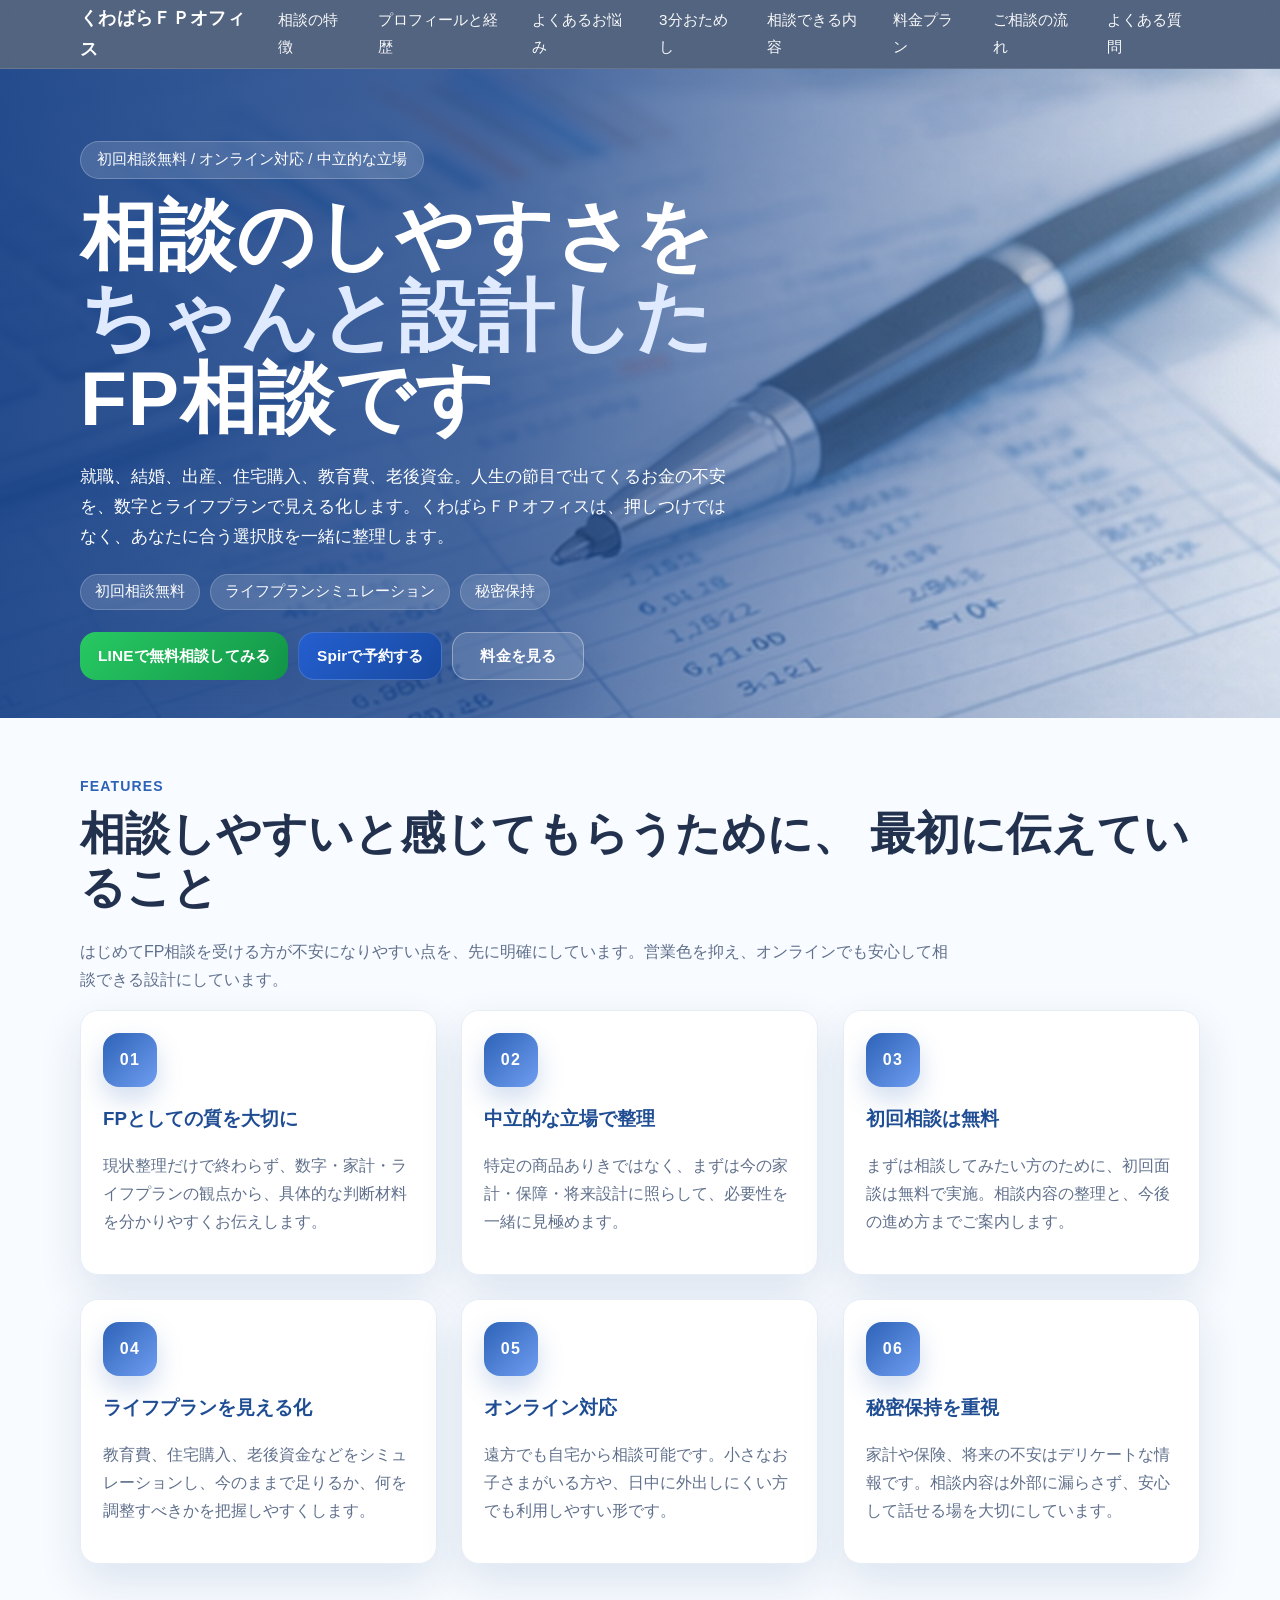
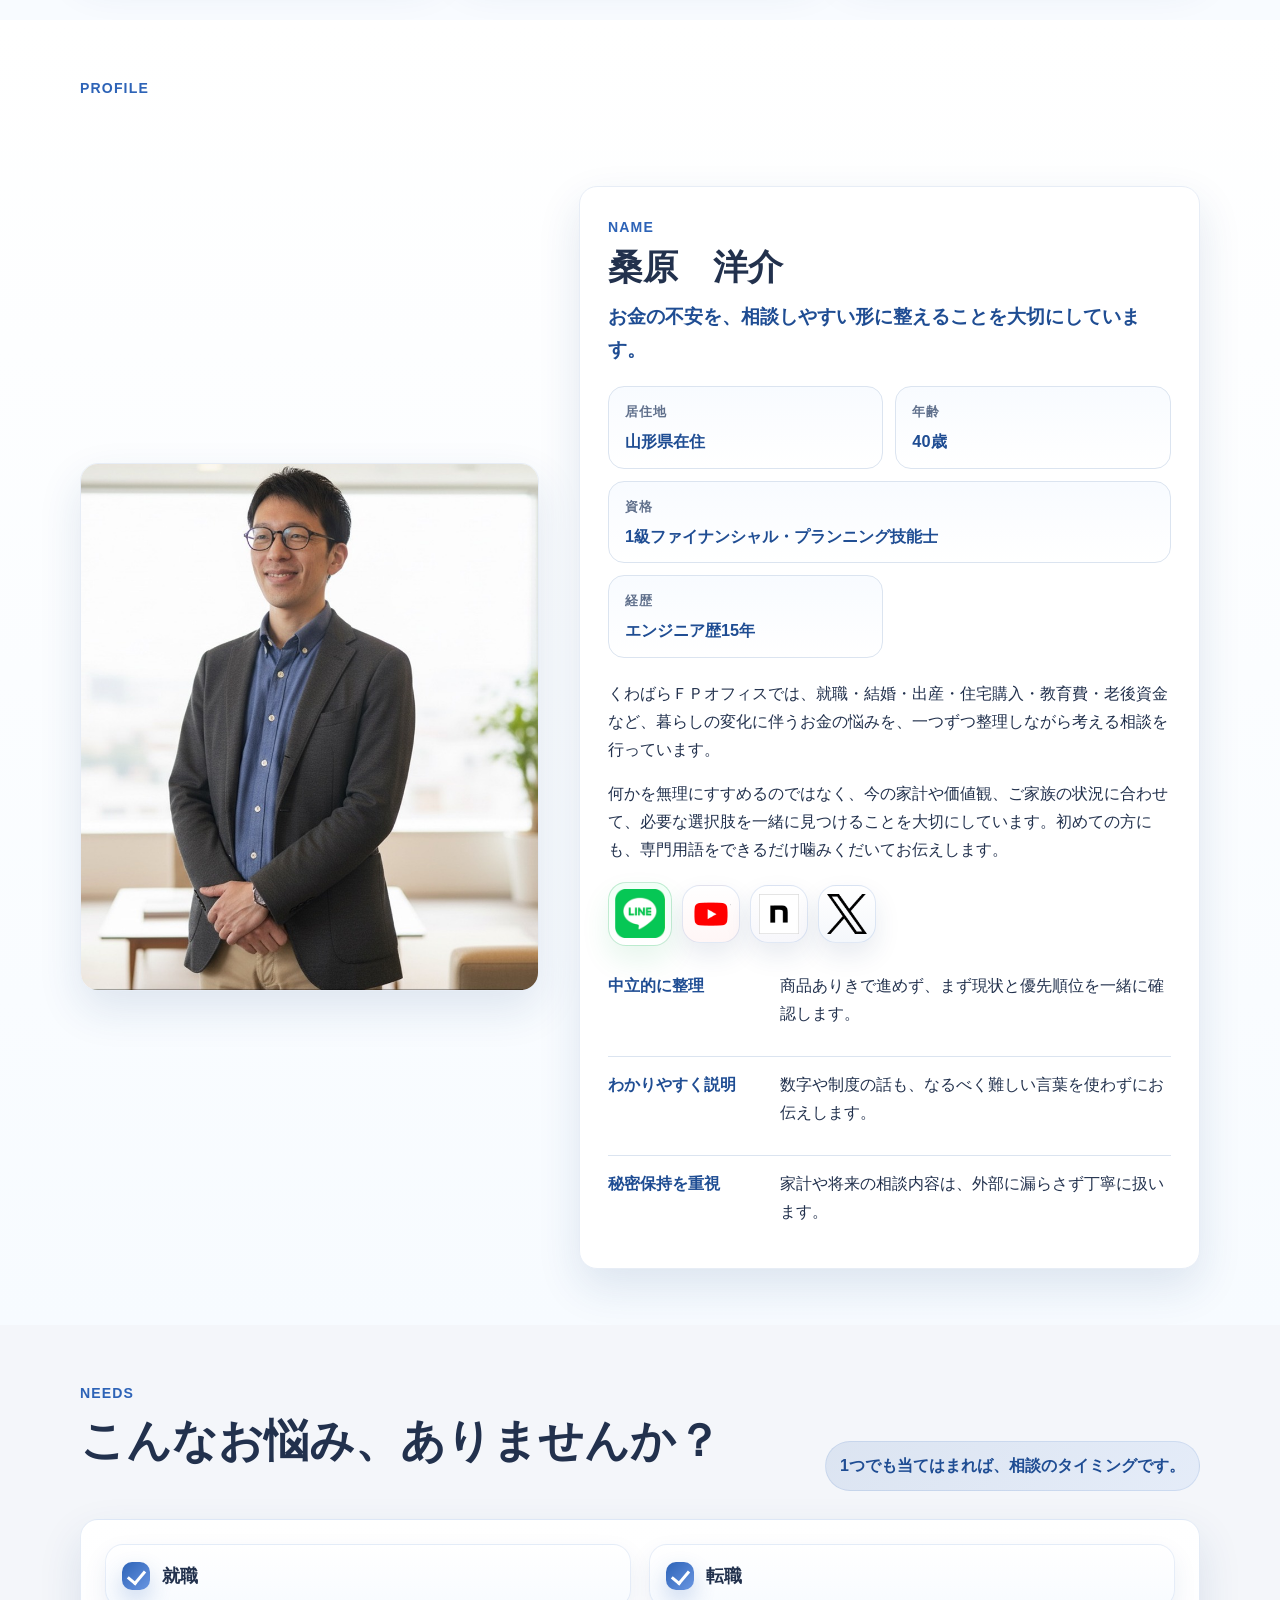
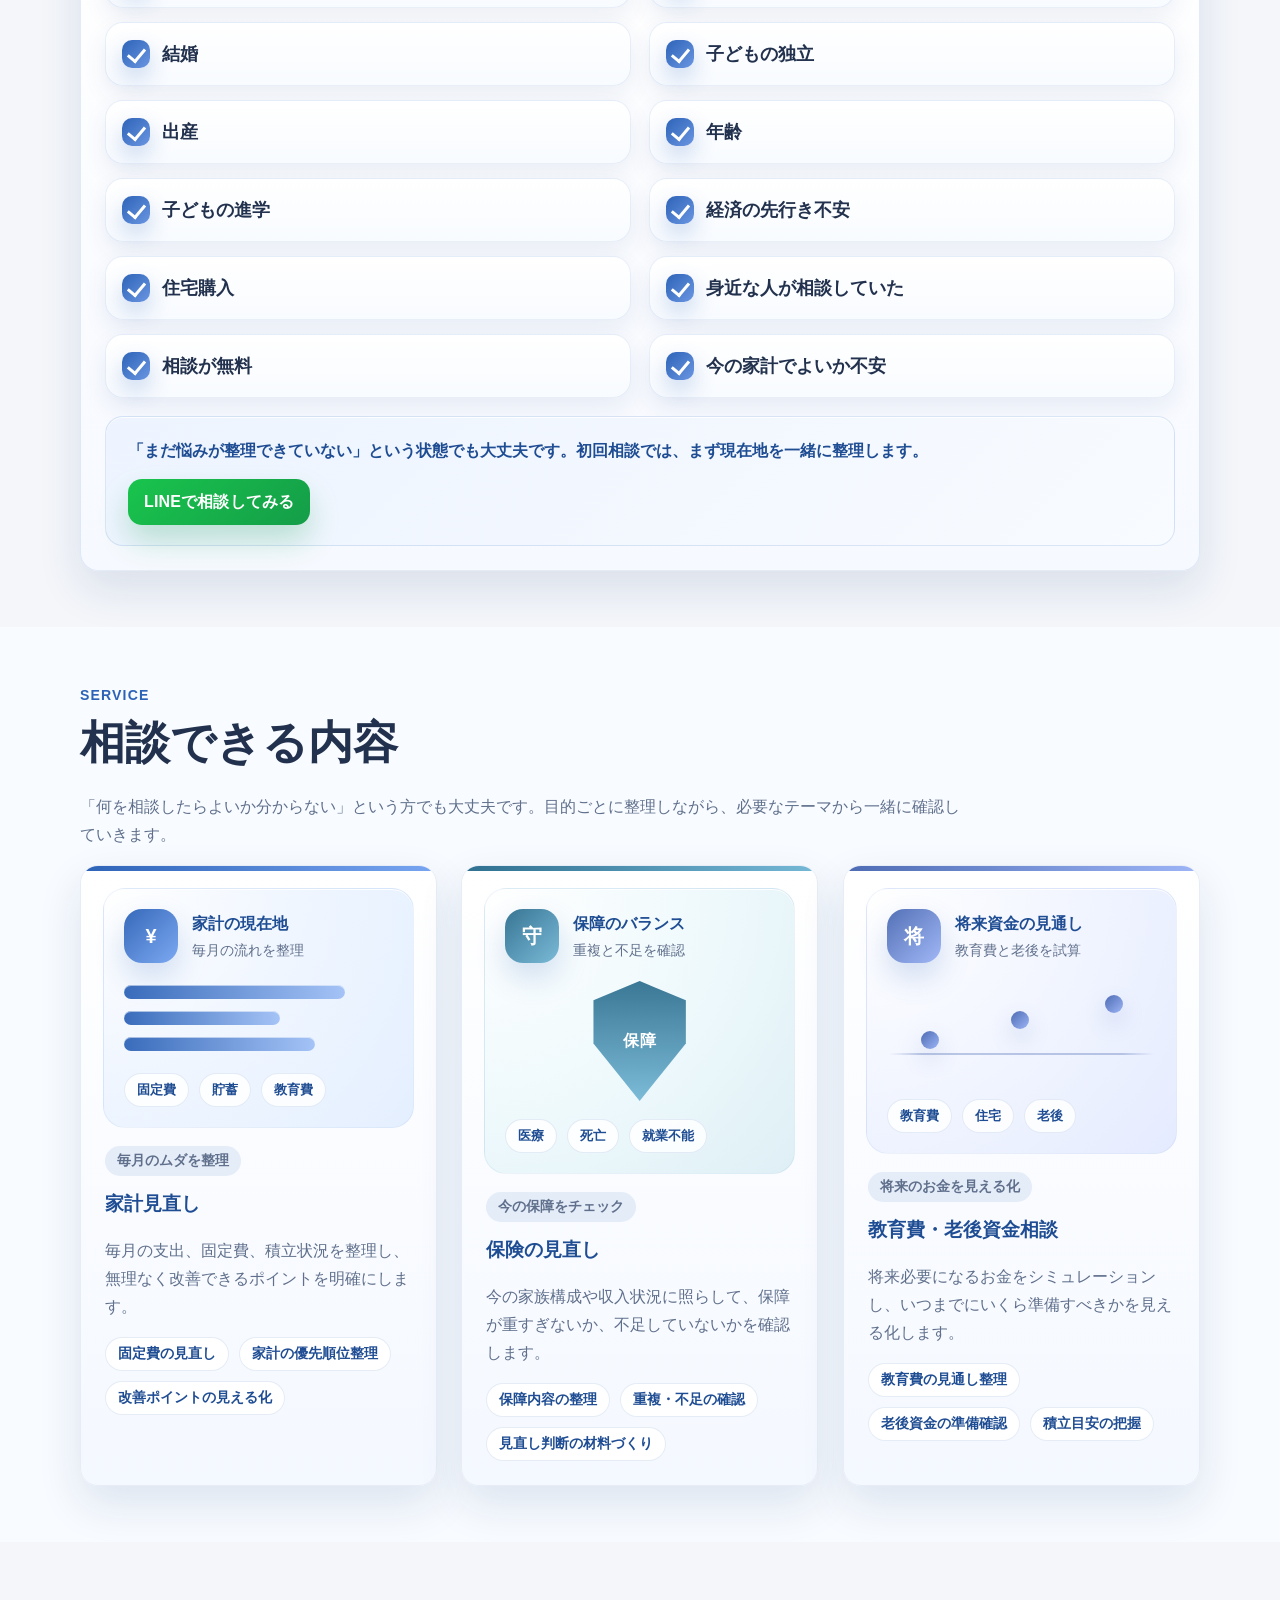
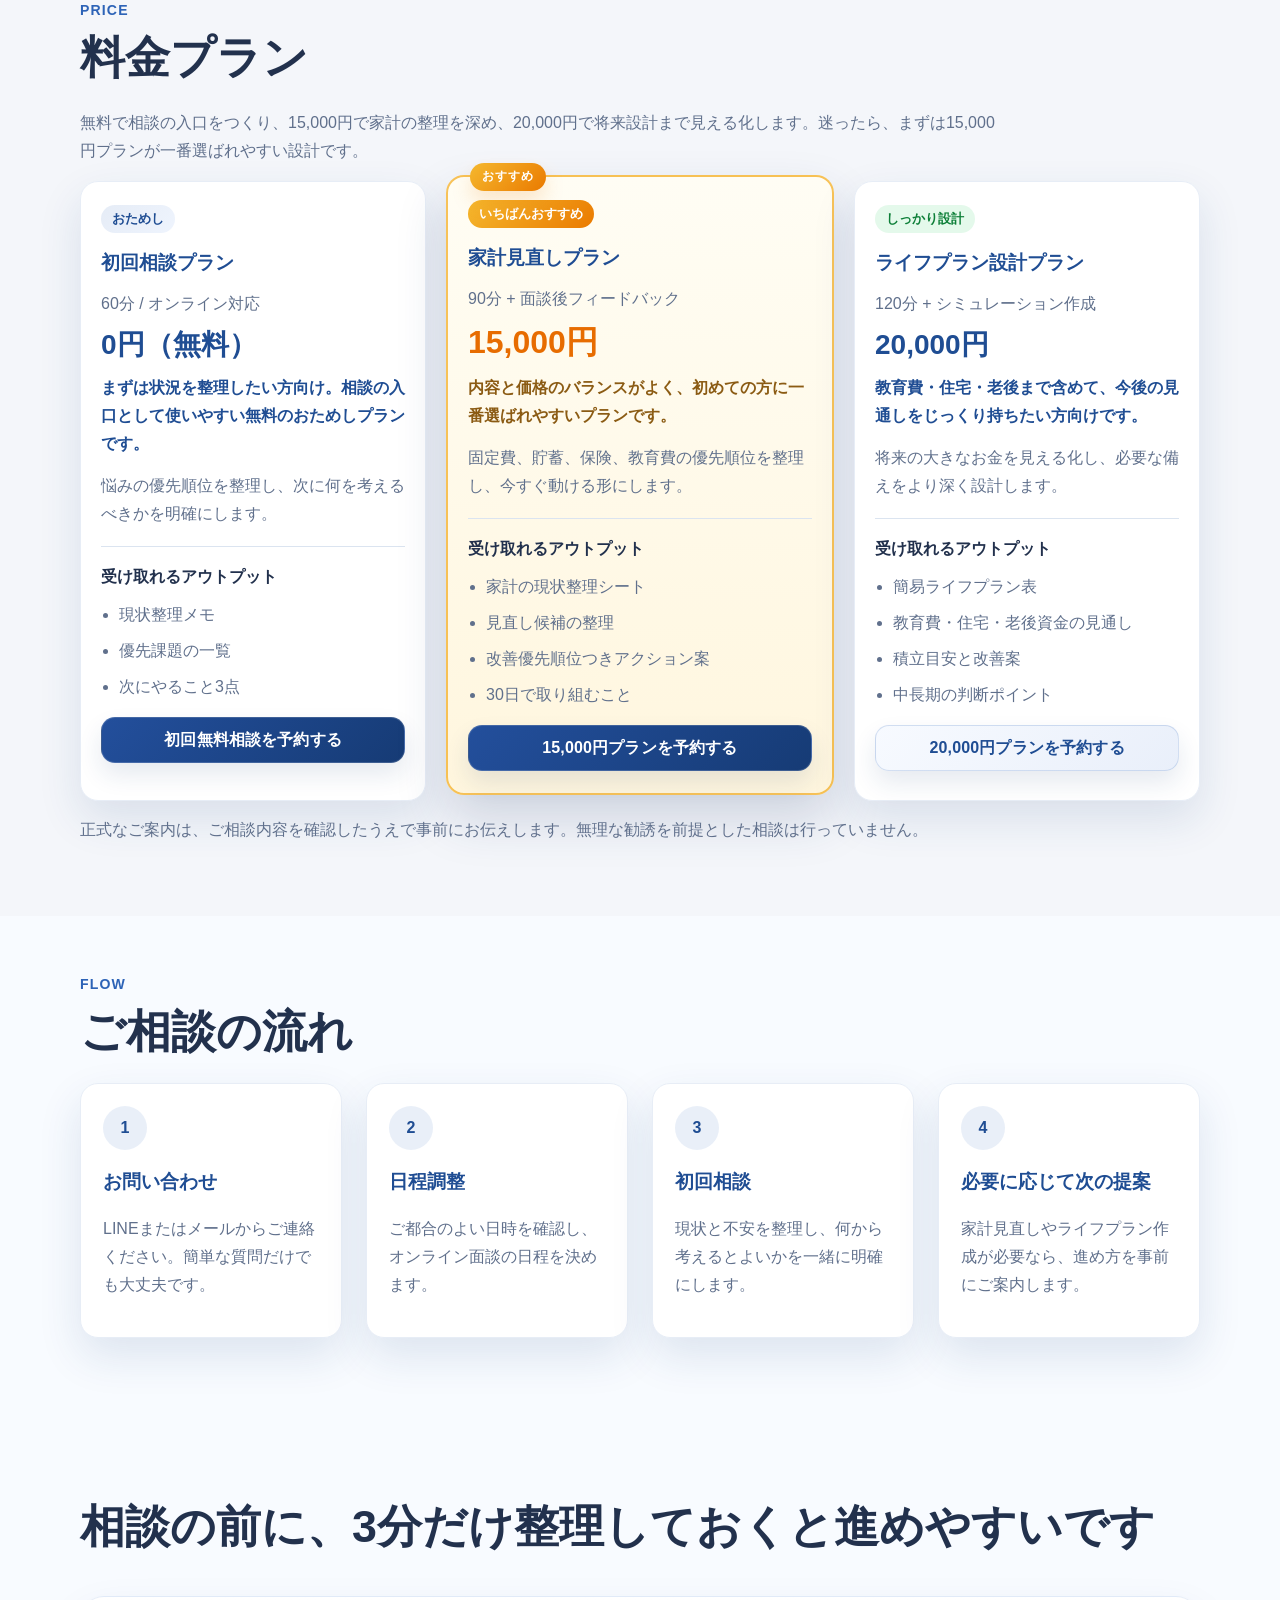
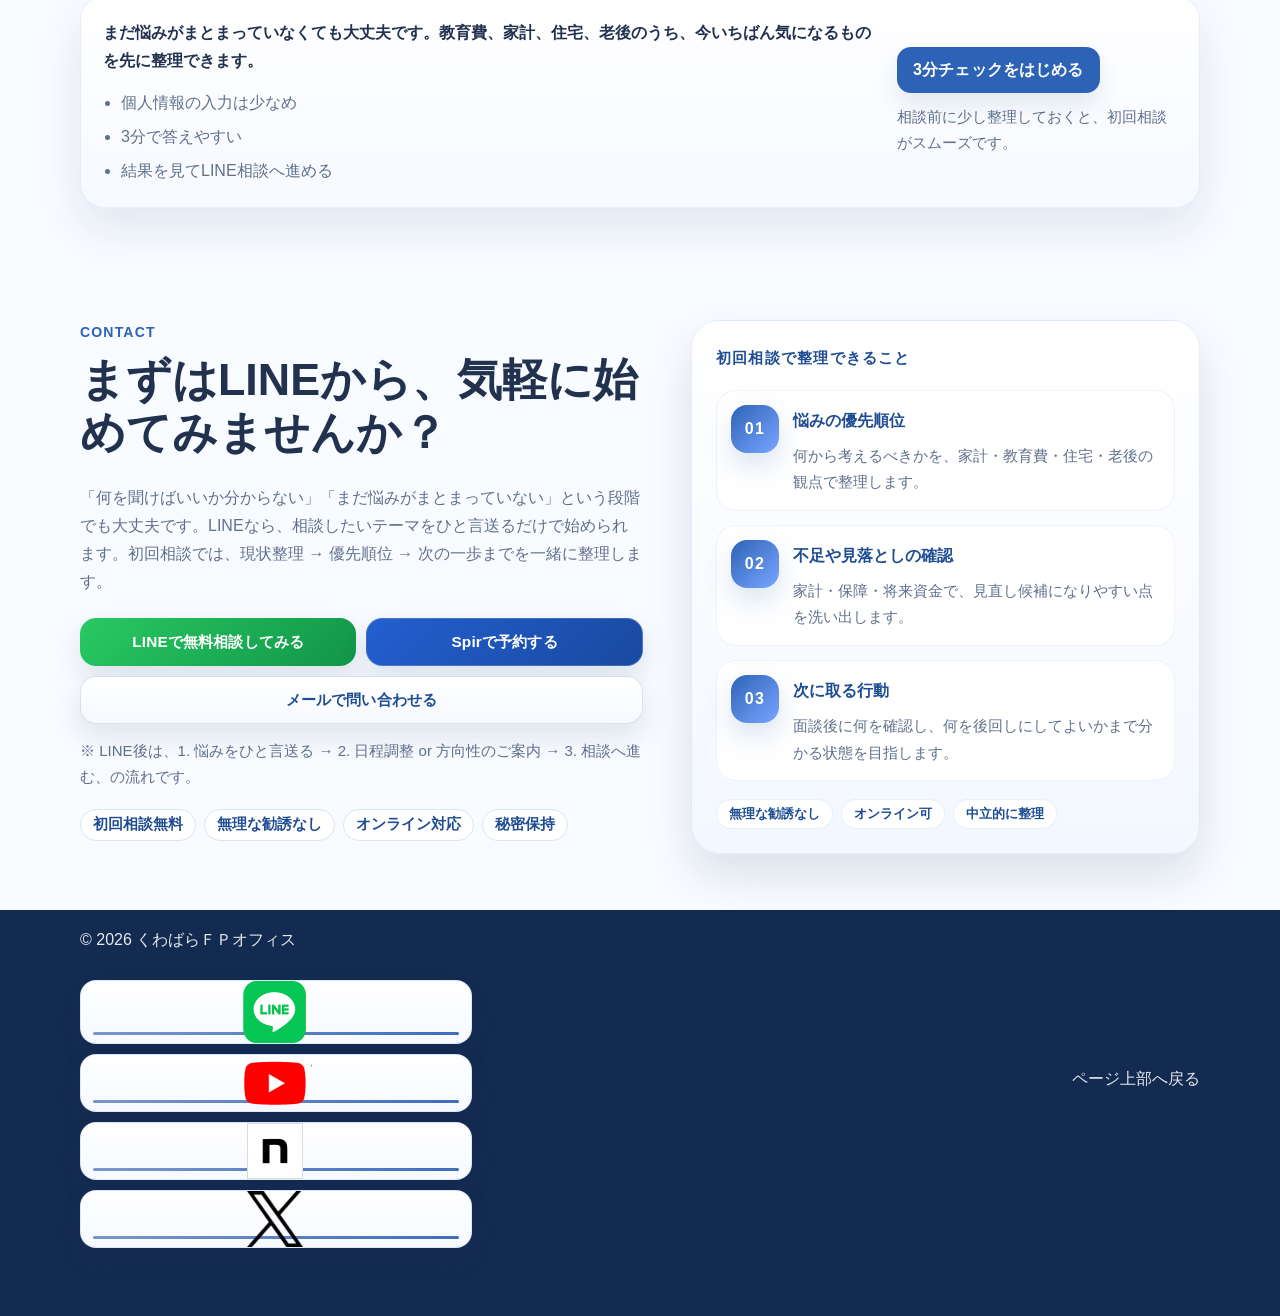
==== commit 984acc13: "Add files via upload" ====
--- a/index.html
+++ b/index.html
@@ -375,8 +375,7 @@
 </ul>
 </div>
 <div class="precheck-actions">
-          <!-- 無料診断ツールへのリンクを更新しました -->
-          <a class="button primary lift-on-hover" href="./diagnosis.html">無料診断ツールをはじめる</a>
+<a class="button primary lift-on-hover" href="./education-check.html">3分チェックをはじめる</a>
 <p class="precheck-note">相談前に少し整理しておくと、初回相談がスムーズです。</p>
 </div>
 </div>
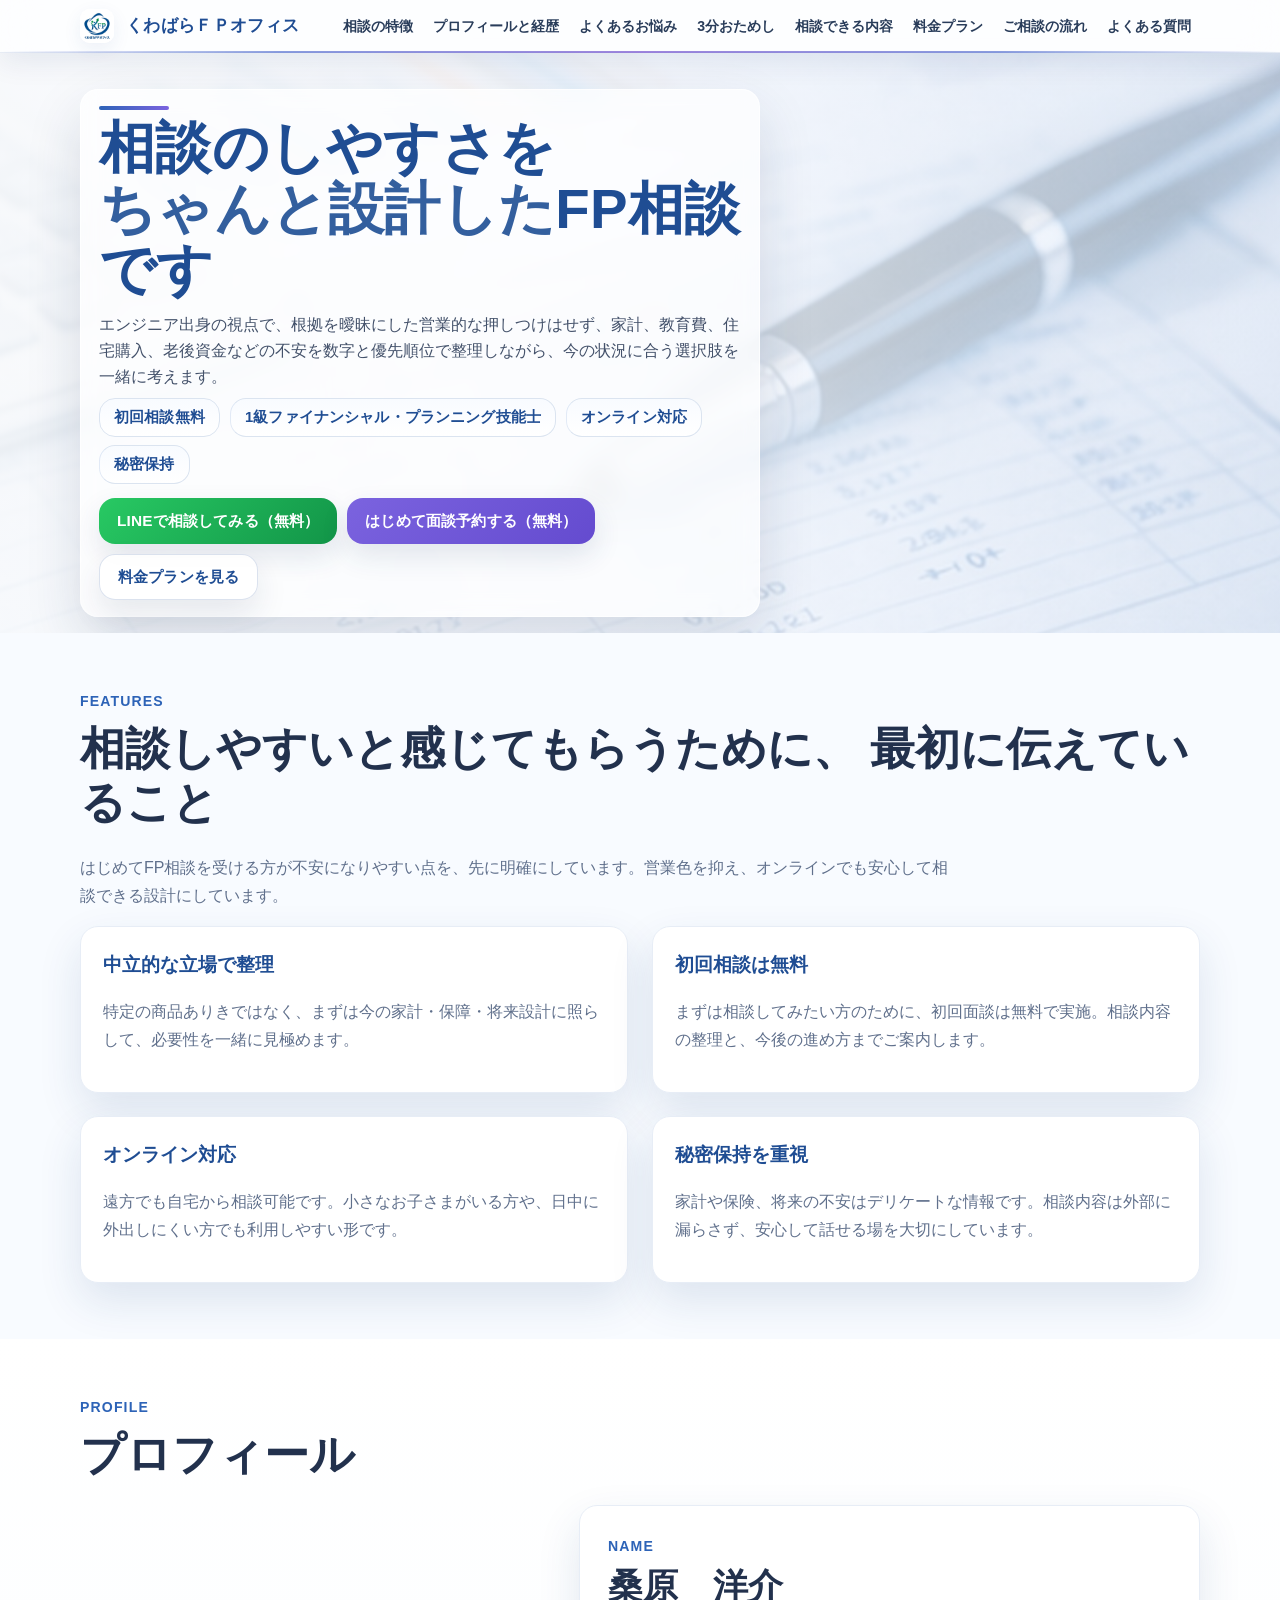
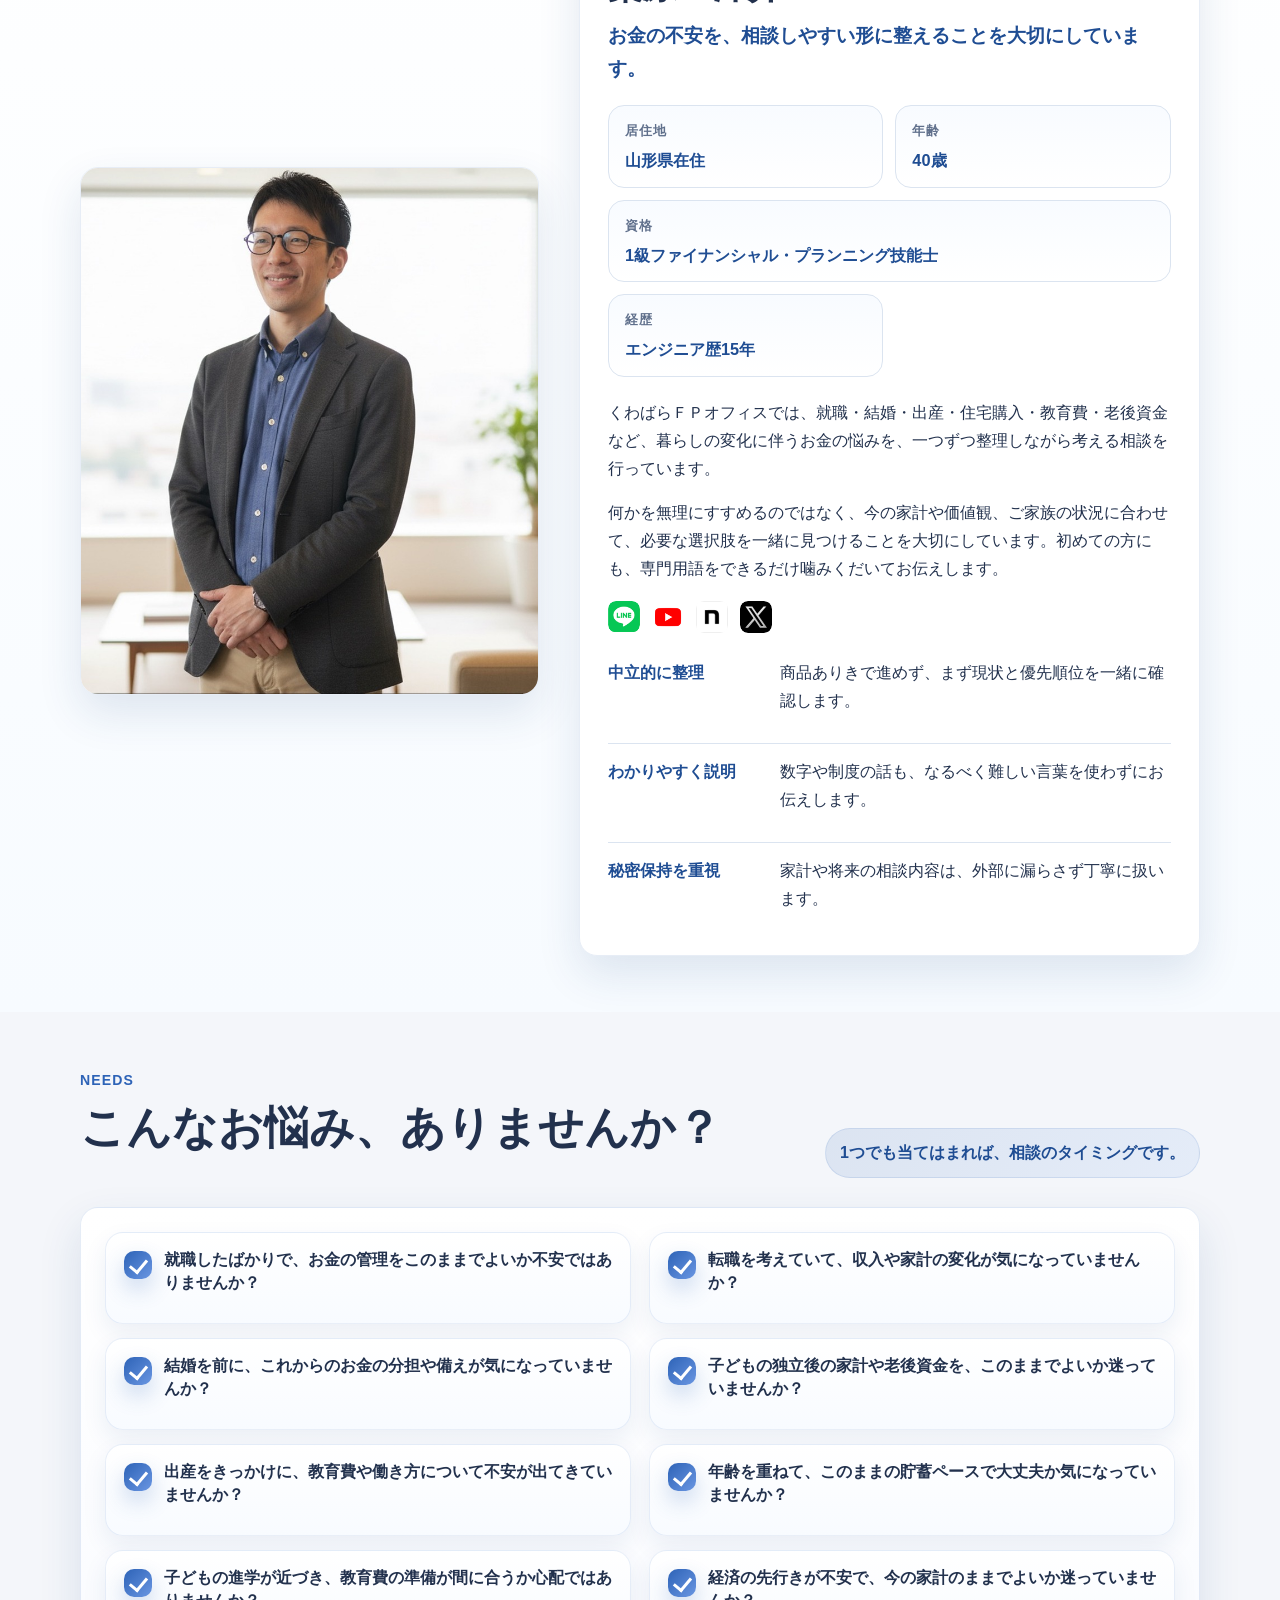
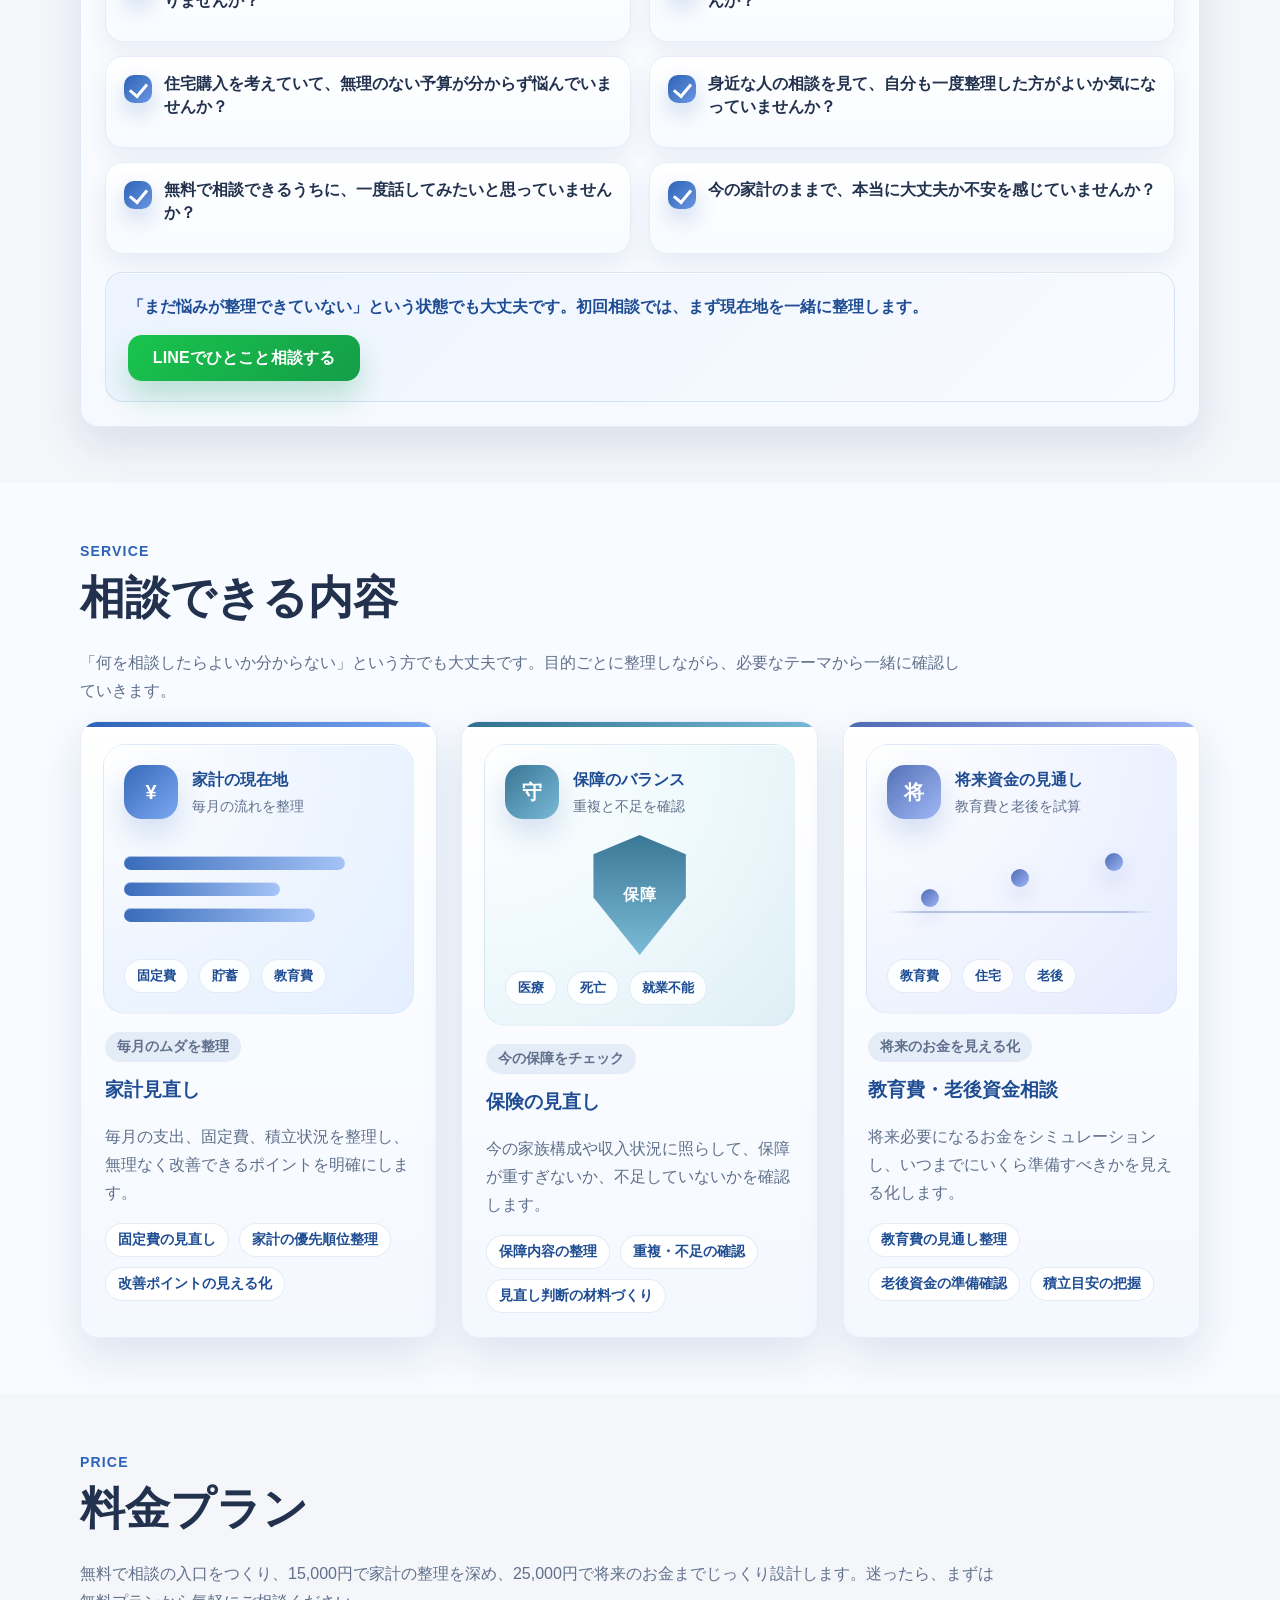
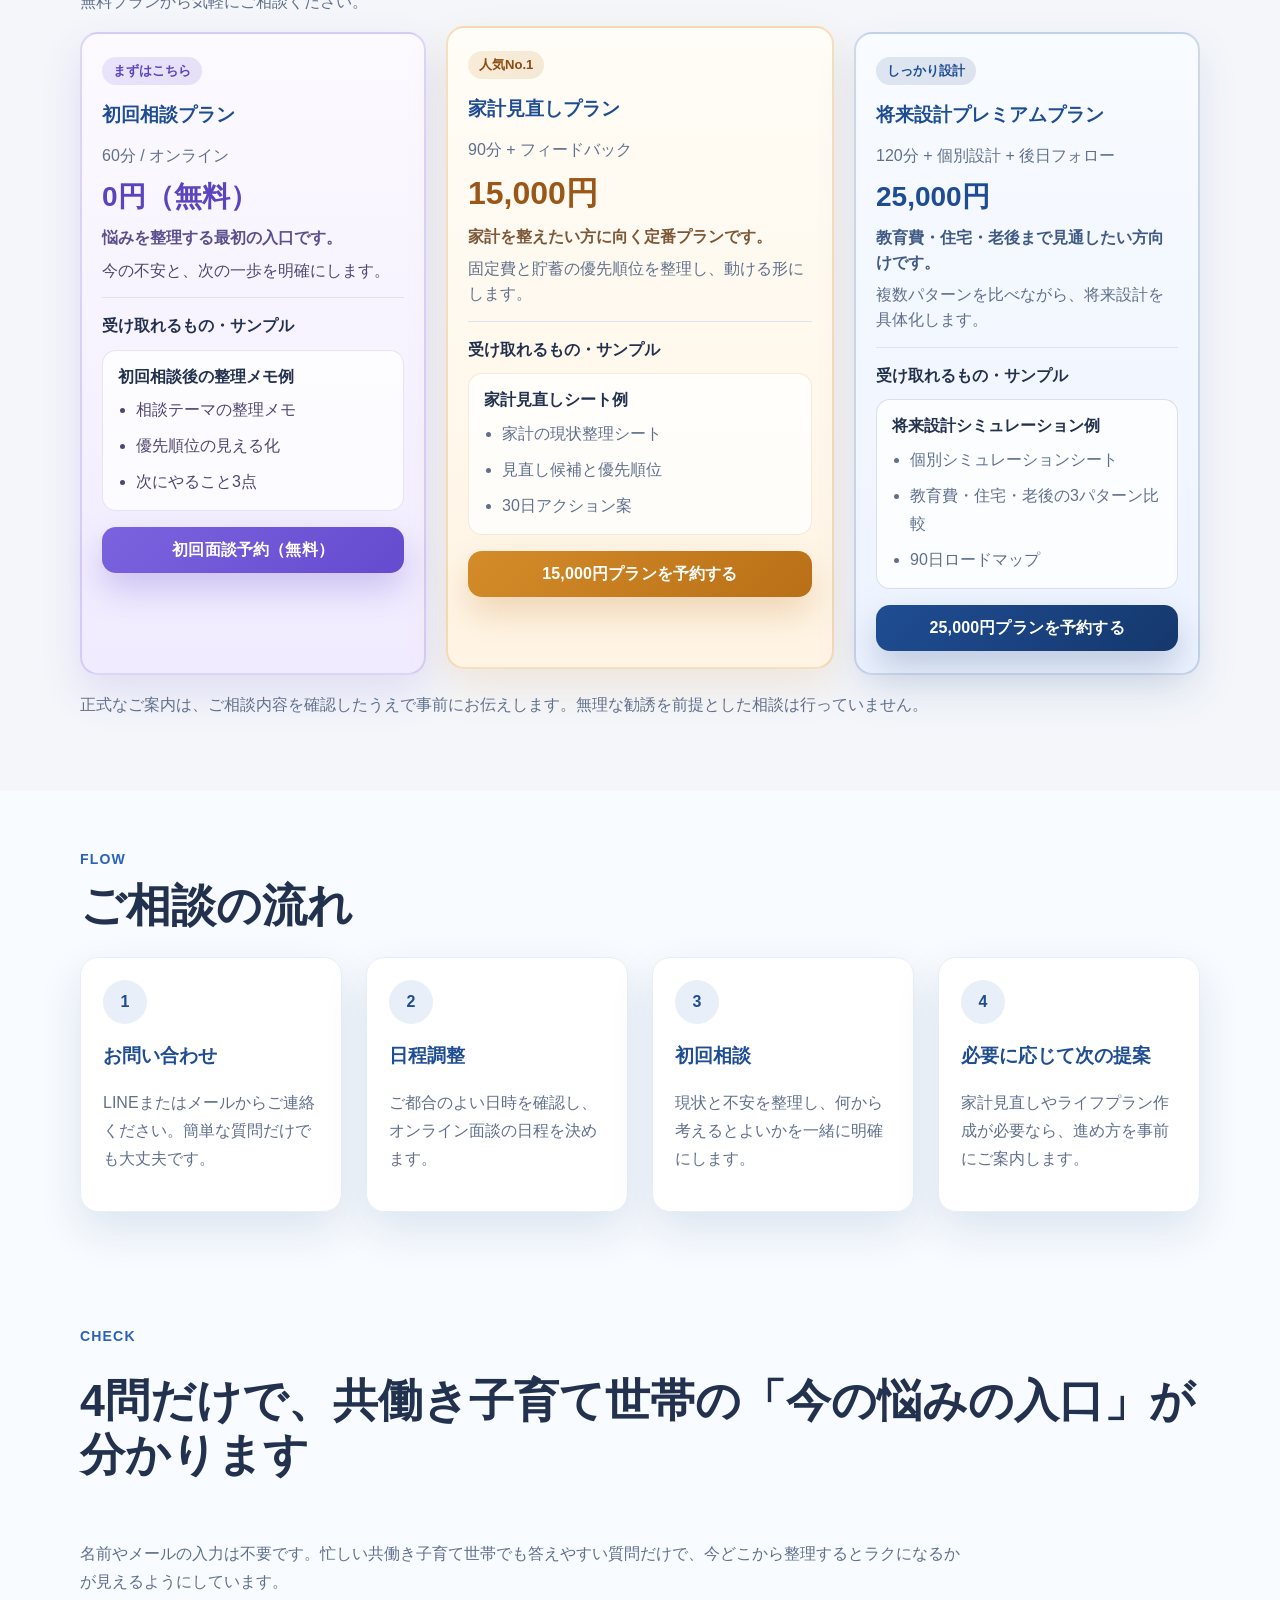
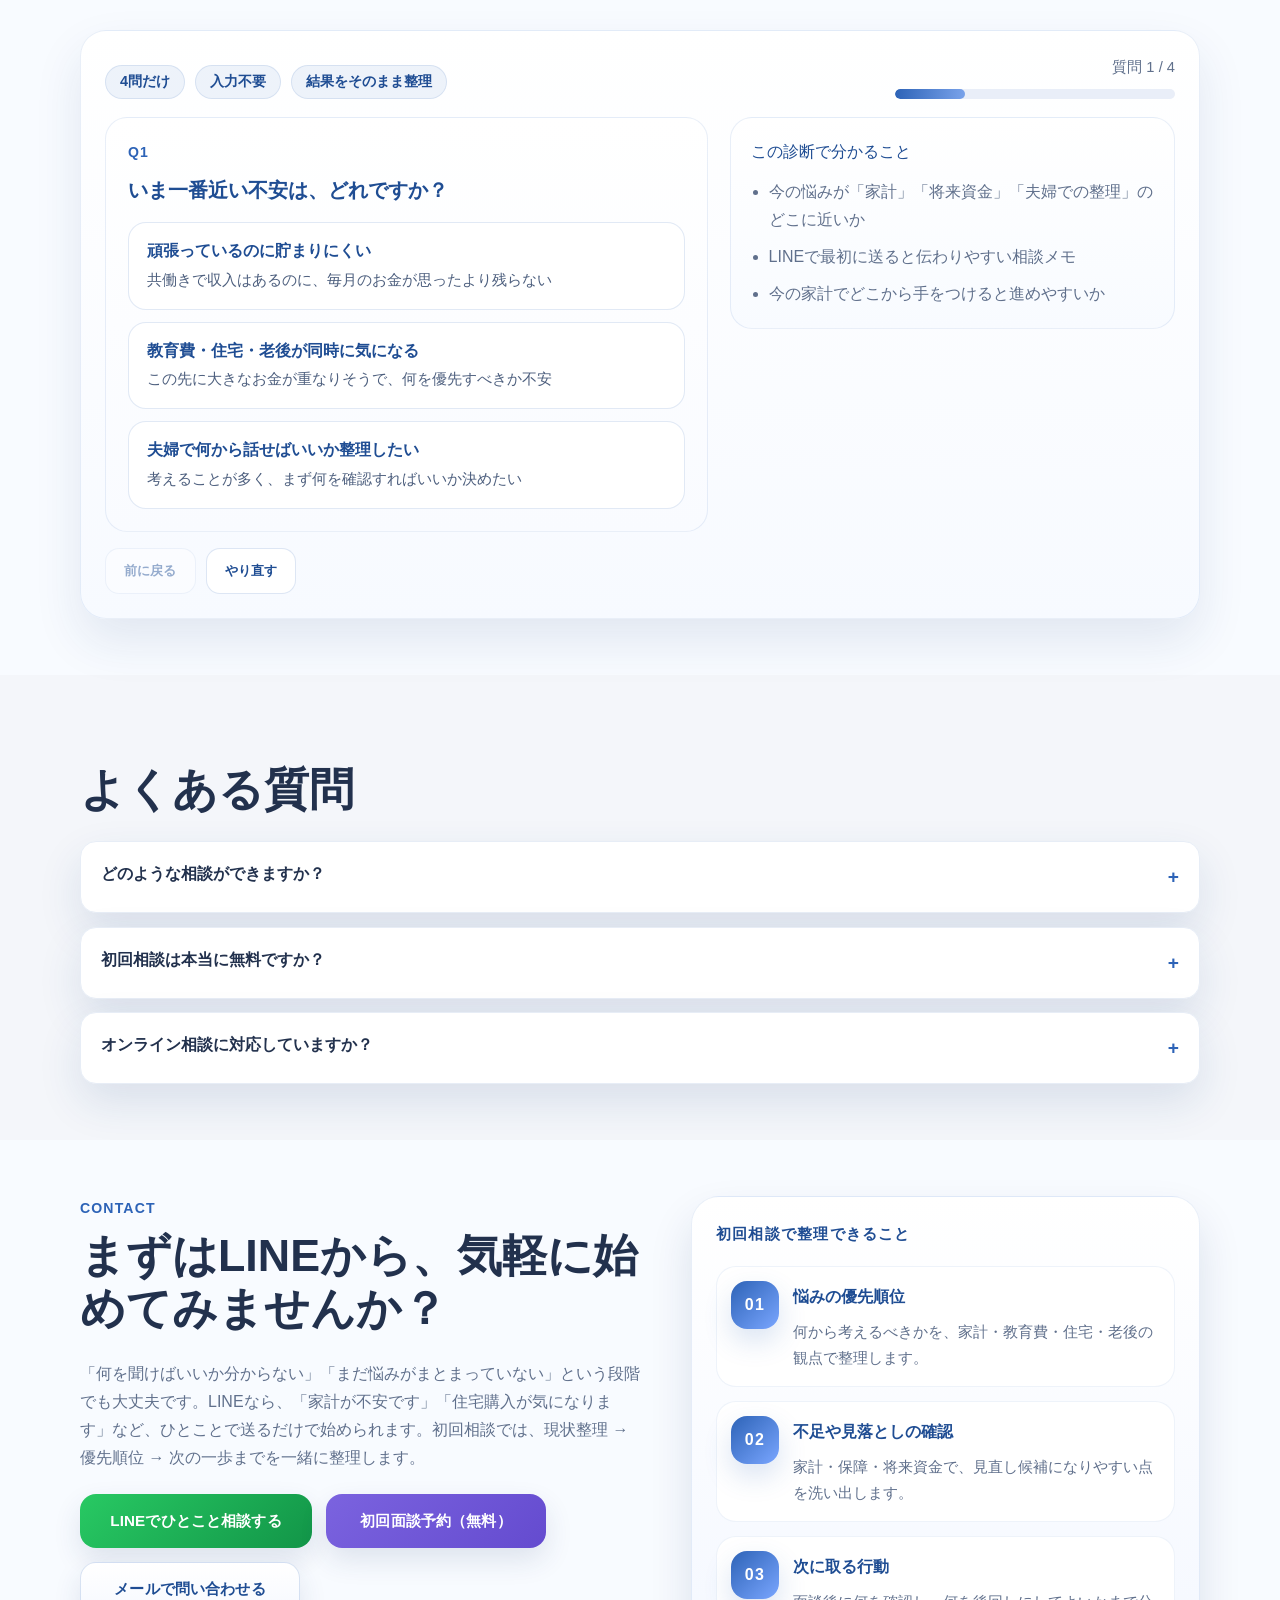
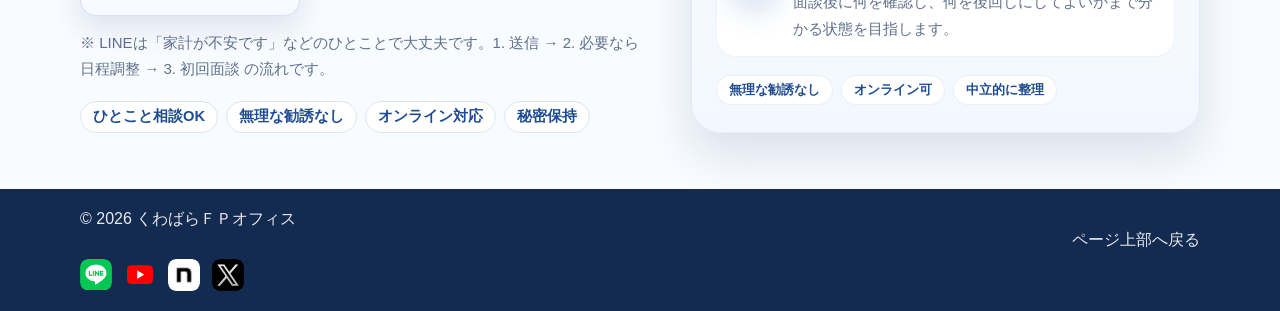
==== commit 09b7f824: "Add files via upload" ====
--- a/index.html
+++ b/index.html
@@ -13,31 +13,28 @@
     gtag('config', 'G-1JC672H652');
   </script>
 <meta content="width=device-width, initial-scale=1.0" name="viewport"/>
-<title>くわばらＦＰオフィス | 初回相談無料・オンライン対応のライフプラン相談</title>
-<meta content="くわばらＦＰオフィスは、家計・保険・教育費・住宅購入・老後資金の相談に対応。初回相談無料、オンライン対応、中立的な立場で、ライフプランシミュレーションを通じて不安を整理します。" name="description"/>
-<meta content="くわばらＦＰオフィス | 初回相談無料のFP相談" property="og:title"/>
-<meta content="家計・教育費・住宅購入・老後資金の相談に。初回相談無料、オンライン対応、秘密保持を大切にしています。" property="og:description"/>
+<title>くわばらＦＰオフィス | 初回相談無料・オンライン対応のFP相談</title>
+<meta content="くわばらＦＰオフィスは、家計・教育費・住宅購入・老後資金の悩みを整理するFP相談サービスです。初回相談無料、オンライン対応、中立的な立場でライフプランを見える化します。" name="description"/>
+<meta content="くわばらＦＰオフィス | 初回相談無料・オンライン対応のFP相談" property="og:title"/>
+<meta content="家計・教育費・住宅購入・老後資金の悩みを、初回無料で整理できるオンライン対応のFP相談です。" property="og:description"/>
 <meta content="website" property="og:type"/>
 <meta content="https://kuwabara-fp.github.io/" property="og:url"/>
-<meta content="./hero-bg-clean.jpg" property="og:image"/>
+<meta content="https://kuwabara-fp.github.io/favicon.png" property="og:image"/>
+<meta content="image/png" property="og:image:type"/>
+<meta content="192" property="og:image:width"/>
+<meta content="192" property="og:image:height"/>
 <meta content="ja_JP" property="og:locale"/>
-
-
-
-<meta content="#1f4d93" name="theme-color"/>
+<link href="https://kuwabara-fp.github.io/" rel="canonical"/><link as="image" href="./hero-bg-clean.jpg" rel="preload"/><meta content="#1f4d93" name="theme-color"/>
 <link href="./apple-touch-icon.png" rel="apple-touch-icon" sizes="180x180"/>
 <link href="./favicon.ico" rel="icon" type="image/x-icon"/>
 <link href="./favicon.png" rel="icon" sizes="192x192" type="image/png"/>
 <link href="style.css" rel="stylesheet"/>
-<link href="mini-tools.css" rel="stylesheet"/>
-
-
-
-</head>
-<body>
+<link href="mini-tools.css" rel="stylesheet"/><link href="style_patch.css" rel="stylesheet"/>
+<meta content="くわばらＦＰオフィスのロゴ画像" property="og:image:alt"/><meta content="くわばらＦＰオフィス" property="og:site_name"/><meta content="summary" name="twitter:card"/><meta content="くわばらＦＰオフィス | 初回相談無料・オンライン対応のFP相談" name="twitter:title"/><meta content="家計・教育費・住宅購入・老後資金の悩みを、初回無料で整理できるオンライン対応のFP相談です。" name="twitter:description"/><meta content="https://kuwabara-fp.github.io/favicon.png" name="twitter:image"/><meta content="index,follow,max-image-preview:large,max-snippet:-1,max-video-preview:-1" name="robots"/><script data-seo="structured-data" type="application/ld+json">{"@context":"https://schema.org","@graph":[{"@type":"WebSite","name":"くわばらＦＰオフィス","url":"https://kuwabara-fp.github.io/","inLanguage":"ja-JP"},{"@type":["ProfessionalService","FinancialService"],"name":"くわばらＦＰオフィス","url":"https://kuwabara-fp.github.io/","image":"https://kuwabara-fp.github.io/profile-photo.jpg","logo":"https://kuwabara-fp.github.io/apple-touch-icon.png","description":"家計・教育費・住宅購入・老後資金の悩みを整理する、初回相談無料・オンライン対応のFP相談サービス。","areaServed":"JP","priceRange":"初回相談無料","sameAs":["https://lin.ee/rTetBKJ","https://youtube.com/@1e240k?si=uDjklptJoXEi2mPi","https://note.com/fp_yosuke","https://x.com/fp_yosuke?s=21"]},{"@type":"FAQPage","mainEntity":[{"@type":"Question","name":"どのような相談ができますか？","acceptedAnswer":{"@type":"Answer","text":"家計の見直し、教育費、住宅購入、老後資金など、お金まわりの悩み整理に対応しています。"}},{"@type":"Question","name":"初回相談は本当に無料ですか？","acceptedAnswer":{"@type":"Answer","text":"はい。初回面談は無料です。現状整理と今後の進め方の確認を中心に行います。"}},{"@type":"Question","name":"オンライン相談に対応していますか？","acceptedAnswer":{"@type":"Answer","text":"はい。オンライン対応です。ご自宅から相談しやすい形でご利用いただけます。"}}]}]}</script></head>
+<body data-line-fallback-url="https://lin.ee/rTetBKJ" data-line-oa-id="@771xcevp">
 <header class="site-header" id="top">
 <div class="container header-inner">
-<a class="brand" href="#top">くわばらＦＰオフィス</a>
+<a class="brand" href="#top"><span aria-hidden="true" class="brand-mark"><img alt="" src="./favicon.png"/></span><span class="brand-text">くわばらＦＰオフィス</span></a>
 <button aria-controls="global-nav" aria-expanded="false" class="menu-toggle" type="button">メニュー</button>
 <nav aria-label="グローバルナビゲーション" class="global-nav" id="global-nav">
 <a href="#reasons">相談の特徴</a>
@@ -56,18 +53,18 @@
 <div class="hero-overlay"></div>
 <div class="container hero-grid">
 <div class="hero-copy">
-<p class="hero-mini reveal delay-1">初回相談無料 / オンライン対応 / 中立的な立場</p>
-<h1 class="reveal delay-2">相談のしやすさを<br/><span>ちゃんと設計した</span><br/>FP相談です</h1>
-<p class="hero-text reveal delay-3">就職、結婚、出産、住宅購入、教育費、老後資金。人生の節目で出てくるお金の不安を、数字とライフプランで見える化します。くわばらＦＰオフィスは、押しつけではなく、あなたに合う選択肢を一緒に整理します。</p>
-<div class="hero-badges reveal delay-4">
+<h1 class="reveal delay-2">相談のしやすさを<span>ちゃんと設計した</span>FP相談です</h1>
+<p class="hero-text reveal delay-3">エンジニア出身の視点で、根拠を曖昧にした営業的な押しつけはせず、家計、教育費、住宅購入、老後資金などの不安を数字と優先順位で整理しながら、今の状況に合う選択肢を一緒に考えます。</p>
+<div class="hero-badges reveal delay-4" aria-label="安心して相談できる理由">
 <span>初回相談無料</span>
-<span>ライフプランシミュレーション</span>
+<span>1級ファイナンシャル・プランニング技能士</span>
+<span>オンライン対応</span>
 <span>秘密保持</span>
 </div>
 <div class="hero-buttons reveal delay-4">
-<a class="button line lift-on-hover" href="https://lin.ee/rTetBKJ" rel="noopener noreferrer" target="_blank"><span>LINEで無料相談してみる</span></a>
-<a class="button reserve lift-on-hover" href="https://app.spirinc.com/t/i51z4D0myb7D1Fd-R63M6/as/he_EM0oRj1WhJec_xsWiC/confirm" rel="noopener noreferrer" target="_blank"><span>Spirで予約する</span></a>
-<a class="button ghost lift-on-hover" href="#fees">料金を見る</a>
+<a class="button line lift-on-hover" href="https://lin.ee/rTetBKJ" rel="noopener noreferrer" target="_blank"><span>LINEで相談してみる（無料）</span></a>
+<a class="button reserve lift-on-hover reserve-free" href="https://app.spirinc.com/t/i51z4D0myb7D1Fd-R63M6/as/he_EM0oRj1WhJec_xsWiC/confirm" rel="noopener noreferrer" target="_blank"><span>はじめて面談予約する（無料）</span></a>
+<a class="button ghost lift-on-hover" href="#fees">料金プランを見る</a>
 </div>
 </div>
 </div>
@@ -79,33 +76,19 @@
           最初に伝えていること</h2>
 <p class="section-intro reveal">はじめてFP相談を受ける方が不安になりやすい点を、先に明確にしています。営業色を抑え、オンラインでも安心して相談できる設計にしています。</p>
 <div class="reason-cards">
-<article class="reason-card reveal stagger-1 lift-on-hover">
-<div aria-hidden="true" class="reason-number">01</div>
-<h3>FPとしての質を大切に</h3>
-<p>現状整理だけで終わらず、数字・家計・ライフプランの観点から、具体的な判断材料を分かりやすくお伝えします。</p>
-</article>
 <article class="reason-card reveal stagger-2 lift-on-hover">
-<div aria-hidden="true" class="reason-number">02</div>
 <h3>中立的な立場で整理</h3>
 <p>特定の商品ありきではなく、まずは今の家計・保障・将来設計に照らして、必要性を一緒に見極めます。</p>
 </article>
 <article class="reason-card reveal stagger-3 lift-on-hover">
-<div aria-hidden="true" class="reason-number">03</div>
 <h3>初回相談は無料</h3>
 <p>まずは相談してみたい方のために、初回面談は無料で実施。相談内容の整理と、今後の進め方までご案内します。</p>
 </article>
-<article class="reason-card reveal stagger-4 lift-on-hover">
-<div aria-hidden="true" class="reason-number">04</div>
-<h3>ライフプランを見える化</h3>
-<p>教育費、住宅購入、老後資金などをシミュレーションし、今のままで足りるか、何を調整すべきかを把握しやすくします。</p>
-</article>
 <article class="reason-card reveal stagger-5 lift-on-hover">
-<div aria-hidden="true" class="reason-number">05</div>
 <h3>オンライン対応</h3>
 <p>遠方でも自宅から相談可能です。小さなお子さまがいる方や、日中に外出しにくい方でも利用しやすい形です。</p>
 </article>
 <article class="reason-card reveal stagger-6 lift-on-hover">
-<div aria-hidden="true" class="reason-number">06</div>
 <h3>秘密保持を重視</h3>
 <p>家計や保険、将来の不安はデリケートな情報です。相談内容は外部に漏らさず、安心して話せる場を大切にしています。</p>
 </article>
@@ -144,7 +127,7 @@
 </div>
 <p>くわばらＦＰオフィスでは、就職・結婚・出産・住宅購入・教育費・老後資金など、暮らしの変化に伴うお金の悩みを、一つずつ整理しながら考える相談を行っています。</p>
 <p>何かを無理にすすめるのではなく、今の家計や価値観、ご家族の状況に合わせて、必要な選択肢を一緒に見つけることを大切にしています。初めての方にも、専門用語をできるだけ噛みくだいてお伝えします。</p>
-<div aria-label="桑原洋介の発信リンク" class="profile-links"><a aria-label="LINEで友だち追加" class="social-logo-btn social-logo-btn-line" href="https://lin.ee/rTetBKJ" rel="noopener noreferrer" target="_blank"><img alt="" aria-hidden="true" src="./line_icon_original_crop.png"/><span class="sr-only">LINEで友だち追加</span></a><a aria-label="YouTube公式チャンネル" class="social-logo-btn social-logo-btn-youtube" href="https://youtube.com/@1e240k?si=uDjklptJoXEi2mPi" rel="noopener noreferrer" target="_blank"><img alt="" aria-hidden="true" src="./youtube_play_icon.png"/><span class="sr-only">YouTube公式チャンネル</span></a><a aria-label="noteの記事" class="social-logo-btn social-logo-btn-note" href="https://note.com/fp_yosuke" rel="noopener noreferrer" target="_blank"><img alt="" aria-hidden="true" src="./note_icon_square.png"/><span class="sr-only">noteの記事</span></a><a aria-label="Xの投稿" class="social-logo-btn social-logo-btn-x" href="https://x.com/fp_yosuke?s=21" rel="noopener noreferrer" target="_blank"><img alt="" aria-hidden="true" src="./x_icon_512.png"/><span class="sr-only">Xの投稿</span></a></div>
+<div aria-label="桑原洋介の発信リンク" class="profile-links"><a aria-label="LINEで友だち追加" class="social-logo-btn social-logo-btn-line" href="https://lin.ee/rTetBKJ" rel="noopener noreferrer" target="_blank"><img alt="" aria-hidden="true" src="./line_icon_original_crop.png"/><span class="sr-only">LINEで友だち追加</span></a><a aria-label="YouTube公式チャンネル" class="social-logo-btn social-logo-btn-youtube" href="https://youtube.com/@1e240k?si=uDjklptJoXEi2mPi" rel="noopener noreferrer" target="_blank"><img alt="" aria-hidden="true" src="./youtube_play_icon.png"/><span class="sr-only">YouTube公式チャンネル</span></a><a aria-label="noteの記事" class="social-logo-btn social-logo-btn-note" href="https://note.com/fp_yosuke" rel="noopener noreferrer" target="_blank"><img alt="" aria-hidden="true" src="./note_icon_square_profile.png"/><span class="sr-only">noteの記事</span></a><a aria-label="Xの投稿" class="social-logo-btn social-logo-btn-x" href="https://x.com/fp_yosuke?s=21" rel="noopener noreferrer" target="_blank"><img alt="" aria-hidden="true" src="./x_icon_512.png"/><span class="sr-only">Xの投稿</span></a></div>
 <ul class="profile-points">
 <li><strong>中立的に整理</strong><span>商品ありきで進めず、まず現状と優先順位を一緒に確認します。</span></li>
 <li><strong>わかりやすく説明</strong><span>数字や制度の話も、なるべく難しい言葉を使わずにお伝えします。</span></li>
@@ -165,22 +148,22 @@
 </div>
 <div class="needs-box reveal">
 <div class="needs-grid">
-<div class="need-item reveal stagger-1"><span class="need-check"></span><span>就職</span></div>
-<div class="need-item reveal stagger-2"><span class="need-check"></span><span>転職</span></div>
-<div class="need-item reveal stagger-3"><span class="need-check"></span><span>結婚</span></div>
-<div class="need-item reveal stagger-4"><span class="need-check"></span><span>子どもの独立</span></div>
-<div class="need-item reveal stagger-5"><span class="need-check"></span><span>出産</span></div>
-<div class="need-item reveal stagger-6"><span class="need-check"></span><span>年齢</span></div>
-<div class="need-item reveal stagger-1"><span class="need-check"></span><span>子どもの進学</span></div>
-<div class="need-item reveal stagger-2"><span class="need-check"></span><span>経済の先行き不安</span></div>
-<div class="need-item reveal stagger-3"><span class="need-check"></span><span>住宅購入</span></div>
-<div class="need-item reveal stagger-4"><span class="need-check"></span><span>身近な人が相談していた</span></div>
-<div class="need-item reveal stagger-5"><span class="need-check"></span><span>相談が無料</span></div>
-<div class="need-item reveal stagger-6"><span class="need-check"></span><span>今の家計でよいか不安</span></div>
+<div class="need-item reveal stagger-1"><span class="need-check"></span><span>就職したばかりで、お金の管理をこのままでよいか不安ではありませんか？</span></div>
+<div class="need-item reveal stagger-2"><span class="need-check"></span><span>転職を考えていて、収入や家計の変化が気になっていませんか？</span></div>
+<div class="need-item reveal stagger-3"><span class="need-check"></span><span>結婚を前に、これからのお金の分担や備えが気になっていませんか？</span></div>
+<div class="need-item reveal stagger-4"><span class="need-check"></span><span>子どもの独立後の家計や老後資金を、このままでよいか迷っていませんか？</span></div>
+<div class="need-item reveal stagger-5"><span class="need-check"></span><span>出産をきっかけに、教育費や働き方について不安が出てきていませんか？</span></div>
+<div class="need-item reveal stagger-6"><span class="need-check"></span><span>年齢を重ねて、このままの貯蓄ペースで大丈夫か気になっていませんか？</span></div>
+<div class="need-item reveal stagger-1"><span class="need-check"></span><span>子どもの進学が近づき、教育費の準備が間に合うか心配ではありませんか？</span></div>
+<div class="need-item reveal stagger-2"><span class="need-check"></span><span>経済の先行きが不安で、今の家計のままでよいか迷っていませんか？</span></div>
+<div class="need-item reveal stagger-3"><span class="need-check"></span><span>住宅購入を考えていて、無理のない予算が分からず悩んでいませんか？</span></div>
+<div class="need-item reveal stagger-4"><span class="need-check"></span><span>身近な人の相談を見て、自分も一度整理した方がよいか気になっていませんか？</span></div>
+<div class="need-item reveal stagger-5"><span class="need-check"></span><span>無料で相談できるうちに、一度話してみたいと思っていませんか？</span></div>
+<div class="need-item reveal stagger-6"><span class="need-check"></span><span>今の家計のままで、本当に大丈夫か不安を感じていませんか？</span></div>
 </div>
 <div class="needs-cta reveal delay-3">
 <p>「まだ悩みが整理できていない」という状態でも大丈夫です。初回相談では、まず現在地を一緒に整理します。</p>
-<a class="button line lift-on-hover" href="https://lin.ee/rTetBKJ" rel="noopener noreferrer" target="_blank"><span>LINEで相談してみる</span></a>
+<a class="button line lift-on-hover" href="https://lin.ee/rTetBKJ" rel="noopener noreferrer" target="_blank"><span>LINEでひとこと相談する</span></a>
 </div>
 </div>
 </div>
@@ -284,65 +267,72 @@
 <div class="container">
 <p class="section-label reveal">PRICE</p>
 <h2 class="reveal">料金プラン</h2>
-<p class="section-intro reveal">無料で相談の入口をつくり、15,000円で家計の整理を深め、20,000円で将来設計まで見える化します。迷ったら、まずは15,000円プランが一番選ばれやすい設計です。</p>
+<p class="section-intro reveal">無料で相談の入口をつくり、15,000円で家計の整理を深め、25,000円で将来のお金までじっくり設計します。迷ったら、まずは無料プランから気軽にご相談ください。</p>
 <div class="pricing-cards pricing-cards-three">
-<article class="pricing-card reveal stagger-1 lift-on-hover">
-<p class="plan-badge">おためし</p>
+<article class="pricing-card pricing-card-free reveal stagger-1 lift-on-hover">
+<p class="plan-badge plan-badge-free">まずはこちら</p>
 <h3>初回相談プラン</h3>
-<p class="plan-time">60分 / オンライン対応</p>
+<p class="plan-time">60分 / オンライン</p>
 <p class="plan-price">0円（無料）</p>
-<p class="plan-note">まずは状況を整理したい方向け。相談の入口として使いやすい無料のおためしプランです。</p>
-<p class="plan-copy">悩みの優先順位を整理し、次に何を考えるべきかを明確にします。</p>
-<div class="plan-block">
-<h4>受け取れるアウトプット</h4>
-<ul>
-<li>現状整理メモ</li>
-<li>優先課題の一覧</li>
+<p class="plan-note">悩みを整理する最初の入口です。</p>
+<p class="plan-copy">今の不安と、次の一歩を明確にします。</p>
+<div class="plan-block plan-block-merged">
+<h4>受け取れるもの・サンプル</h4>
+<div class="plan-sample-box">
+<p class="plan-sample-title">初回相談後の整理メモ例</p>
+<ul class="plan-sample-list">
+<li>相談テーマの整理メモ</li>
+<li>優先順位の見える化</li>
 <li>次にやること3点</li>
 </ul>
 </div>
+</div>
 <div class="plan-actions">
-<a class="button reserve lift-on-hover" href="https://app.spirinc.com/t/i51z4D0myb7D1Fd-R63M6/as/he_EM0oRj1WhJec_xsWiC/confirm" rel="noopener noreferrer" target="_blank"><span>初回無料相談を予約する</span></a>
+<a class="button reserve lift-on-hover reserve-free" href="https://app.spirinc.com/t/i51z4D0myb7D1Fd-R63M6/as/he_EM0oRj1WhJec_xsWiC/confirm" rel="noopener noreferrer" target="_blank"><span>初回面談予約（無料）</span></a>
 </div>
 </article>
 <article class="pricing-card featured reveal stagger-2 lift-on-hover">
-<p class="plan-badge">いちばんおすすめ</p>
+<p class="plan-badge">人気No.1</p>
 <h3>家計見直しプラン</h3>
-<p class="plan-time">90分 + 面談後フィードバック</p>
+<p class="plan-time">90分 + フィードバック</p>
 <p class="plan-price">15,000円</p>
-<p class="plan-note">内容と価格のバランスがよく、初めての方に一番選ばれやすいプランです。</p>
-<p class="plan-copy">固定費、貯蓄、保険、教育費の優先順位を整理し、今すぐ動ける形にします。</p>
-<div class="plan-block">
-<h4>受け取れるアウトプット</h4>
-<ul>
+<p class="plan-note">家計を整えたい方に向く定番プランです。</p>
+<p class="plan-copy">固定費と貯蓄の優先順位を整理し、動ける形にします。</p>
+<div class="plan-block plan-block-merged">
+<h4>受け取れるもの・サンプル</h4>
+<div class="plan-sample-box">
+<p class="plan-sample-title">家計見直しシート例</p>
+<ul class="plan-sample-list">
 <li>家計の現状整理シート</li>
-<li>見直し候補の整理</li>
-<li>改善優先順位つきアクション案</li>
-<li>30日で取り組むこと</li>
-</ul>
+<li>見直し候補と優先順位</li>
+<li>30日アクション案</li>
+</ul>
+</div>
 </div>
 <div class="plan-actions">
 <a class="button reserve lift-on-hover" href="https://app.spirinc.com/t/i51z4D0myb7D1Fd-R63M6/as/3a4anx7fkknRCGLpdVs7C/confirm" rel="noopener noreferrer" target="_blank"><span>15,000円プランを予約する</span></a>
 </div>
 </article>
-<article class="pricing-card reveal stagger-3 lift-on-hover">
+<article class="pricing-card pricing-card-premium reveal stagger-3 lift-on-hover">
 <p class="plan-badge plan-badge-soft">しっかり設計</p>
-<h3>ライフプラン設計プラン</h3>
-<p class="plan-time">120分 + シミュレーション作成</p>
-<p class="plan-price">20,000円</p>
-<p class="plan-note">教育費・住宅・老後まで含めて、今後の見通しをじっくり持ちたい方向けです。</p>
-<p class="plan-copy">将来の大きなお金を見える化し、必要な備えをより深く設計します。</p>
-<div class="plan-block">
-<h4>受け取れるアウトプット</h4>
-<ul>
-<li>簡易ライフプラン表</li>
-<li>教育費・住宅・老後資金の見通し</li>
-<li>積立目安と改善案</li>
-<li>中長期の判断ポイント</li>
-</ul>
+<h3>将来設計プレミアムプラン</h3>
+<p class="plan-time">120分 + 個別設計 + 後日フォロー</p>
+<p class="plan-price">25,000円</p>
+<p class="plan-note">教育費・住宅・老後まで見通したい方向けです。</p>
+<p class="plan-copy">複数パターンを比べながら、将来設計を具体化します。</p>
+<div class="plan-block plan-block-merged">
+<h4>受け取れるもの・サンプル</h4>
+<div class="plan-sample-box">
+<p class="plan-sample-title">将来設計シミュレーション例</p>
+<ul class="plan-sample-list">
+<li>個別シミュレーションシート</li>
+<li>教育費・住宅・老後の3パターン比較</li>
+<li>90日ロードマップ</li>
+</ul>
+</div>
 </div>
 <div class="plan-actions">
-<a class="button mail lift-on-hover" href="https://app.spirinc.com/t/i51z4D0myb7D1Fd-R63M6/as/oEa_Nfm5Fnm1v_IjSLdD-/confirm" rel="noopener noreferrer" target="_blank"><span>20,000円プランを予約する</span></a>
+<a class="button mail lift-on-hover" href="https://app.spirinc.com/t/i51z4D0myb7D1Fd-R63M6/as/oEa_Nfm5Fnm1v_IjSLdD-/confirm" rel="noopener noreferrer" target="_blank"><span>25,000円プランを予約する</span></a>
 </div>
 </article>
 </div>
@@ -364,20 +354,116 @@
 <section class="section section-soft precheck-section" id="precheck">
 <div class="container">
 <p class="section-label reveal">CHECK</p>
-<h2 class="reveal">相談の前に、3分だけ整理しておくと進めやすいです</h2>
-<div class="precheck-card reveal">
-<div class="precheck-copy">
-<p>まだ悩みがまとまっていなくても大丈夫です。教育費、家計、住宅、老後のうち、今いちばん気になるものを先に整理できます。</p>
-<ul class="precheck-list">
-<li>個人情報の入力は少なめ</li>
-<li>3分で答えやすい</li>
-<li>結果を見てLINE相談へ進める</li>
-</ul>
-</div>
-<div class="precheck-actions">
-<a class="button primary lift-on-hover" href="./education-check.html">3分チェックをはじめる</a>
-<p class="precheck-note">相談前に少し整理しておくと、初回相談がスムーズです。</p>
-</div>
+<h2 class="reveal">4問だけで、共働き子育て世帯の「今の悩みの入口」が分かります</h2>
+<p class="section-intro reveal">名前やメールの入力は不要です。忙しい共働き子育て世帯でも答えやすい質問だけで、今どこから整理するとラクになるかが見えるようにしています。</p>
+<div class="diagnostic-shell reveal">
+<div class="diagnostic-head">
+<div class="diagnostic-chip-row" aria-label="診断の特徴">
+<span class="diagnostic-chip">4問だけ</span>
+<span class="diagnostic-chip">入力不要</span>
+<span class="diagnostic-chip">結果をそのまま整理</span>
+</div>
+<div class="diagnostic-progress-wrap" aria-live="polite">
+<p class="diagnostic-progress-text" id="diag-progress-text">質問 1 / 4</p>
+<div aria-hidden="true" class="diagnostic-progress"><span id="diag-progress-bar"></span></div>
+</div>
+</div>
+<div class="diagnostic-layout">
+<form class="inline-diagnosis-form" id="inline-diagnosis-form">
+<section class="diag-step is-active" data-question="theme" data-step="1">
+<p class="diag-step-label">Q1</p>
+<h3>いま一番近い不安は、どれですか？</h3>
+<div class="diag-options">
+<button class="diag-option" data-label="頑張っているのに貯まりにくい" data-value="kakei" type="button"><strong>頑張っているのに貯まりにくい</strong><span>共働きで収入はあるのに、毎月のお金が思ったより残らない</span></button>
+<button class="diag-option" data-label="教育費・住宅・老後が同時に気になる" data-value="future" type="button"><strong>教育費・住宅・老後が同時に気になる</strong><span>この先に大きなお金が重なりそうで、何を優先すべきか不安</span></button>
+<button class="diag-option" data-label="夫婦で何から話せばいいか整理したい" data-value="start" type="button"><strong>夫婦で何から話せばいいか整理したい</strong><span>考えることが多く、まず何を確認すればいいか決めたい</span></button>
+</div>
+</section>
+<section class="diag-step" data-question="clarity" data-step="2" hidden>
+<p class="diag-step-label">Q2</p>
+<h3>今の家計や将来のお金の見え方は、どれに近いですか？</h3>
+<div class="diag-options">
+<button class="diag-option" data-label="大枠はつかめている" data-value="high" type="button"><strong>大枠はつかめている</strong><span>収入、固定費、貯蓄の流れはだいたい分かっている</span></button>
+<button class="diag-option" data-label="一部だけ分かる" data-value="mid" type="button"><strong>一部だけ分かる</strong><span>毎月の家計は分かるが、教育費や特別費までは整理しきれていない</span></button>
+<button class="diag-option" data-label="忙しくて後回しになっている" data-value="low" type="button"><strong>忙しくて後回しになっている</strong><span>子育てや仕事で手いっぱいで、落ち着いて見直す時間が取れていない</span></button>
+</div>
+</section>
+<section class="diag-step" data-question="urgency" data-step="3" hidden>
+<p class="diag-step-label">Q3</p>
+<h3>相談して、どんな状態になれると気持ちがラクになりそうですか？</h3>
+<div class="diag-options">
+<button class="diag-option" data-label="今の家計の優先順位をはっきりさせたい" data-value="high" type="button"><strong>今の家計の優先順位をはっきりさせたい</strong><span>何を残して、何を見直すかを早めに整理したい</span></button>
+<button class="diag-option" data-label="教育費・住宅・老後のバランスを見たい" data-value="mid" type="button"><strong>教育費・住宅・老後のバランスを見たい</strong><span>将来のお金をまとめて見て、安心できる目安を持ちたい</span></button>
+<button class="diag-option" data-label="夫婦で話しやすい整理メモがほしい" data-value="low" type="button"><strong>夫婦で話しやすい整理メモがほしい</strong><span>まずは家の中で共有しやすい形に整理したい</span></button>
+</div>
+</section>
+<section class="diag-step" data-question="contact" data-step="4" hidden>
+<p class="diag-step-label">Q4</p>
+<h3>最初の一歩として、いまの気持ちに近いのはどれですか？</h3>
+<div class="diag-options">
+<button class="diag-option" data-label="まずはLINEで状況を送って整理したい" data-value="line" type="button"><strong>まずはLINEで状況を送って整理したい</strong><span>いきなり面談ではなく、ひとこと送ってから考えたい</span></button>
+<button class="diag-option" data-label="面談予約をしてまとめて相談したい" data-value="reserve" type="button"><strong>面談予約をしてまとめて相談したい</strong><span>時間を確保して、家計や将来のお金を一気に整理したい</span></button>
+<button class="diag-option" data-label="まだ迷うので送る内容を整えたい" data-value="hesitate" type="button"><strong>まだ迷うので送る内容を整えたい</strong><span>相談したいが、まずは気持ちや論点を整理しておきたい</span></button>
+</div>
+</section>
+<div class="diag-nav">
+<button class="button ghost diag-prev" id="diag-prev" type="button">前に戻る</button>
+<button class="button ghost diag-reset" id="diag-reset" type="button">やり直す</button>
+</div>
+</form>
+<aside class="diagnostic-side">
+<div class="diagnostic-side-card">
+<p class="diagnostic-side-title">この診断で分かること</p>
+<ul class="diagnostic-side-list">
+<li>今の悩みが「家計」「将来資金」「夫婦での整理」のどこに近いか</li>
+<li>LINEで最初に送ると伝わりやすい相談メモ</li>
+<li>今の家計でどこから手をつけると進めやすいか</li>
+</ul>
+</div>
+<div class="diagnostic-side-card diag-result result-hidden" id="diag-result" aria-live="polite">
+<p class="result-label">DIAGNOSIS RESULT</p>
+<h3 class="diag-result-title" id="diag-result-title"></h3>
+<p class="diag-result-copy" id="diag-result-copy"></p>
+<div class="diag-summary-grid">
+<div class="diag-summary-item"><span>気になること</span><strong id="diag-summary-theme"></strong></div>
+<div class="diag-summary-item"><span>整理状況</span><strong id="diag-summary-clarity"></strong></div>
+<div class="diag-summary-item"><span>相談したい時期</span><strong id="diag-summary-urgency"></strong></div>
+<div class="diag-summary-item"><span>今の気持ち</span><strong id="diag-summary-contact"></strong></div>
+</div>
+<div class="diag-message-card">
+<p class="diag-message-label">このまま送れる相談メモ</p>
+<textarea id="diag-line-message" readonly rows="8"></textarea>
+</div>
+<div class="diag-result-actions">
+<a class="button line lift-on-hover" href="https://lin.ee/rTetBKJ" id="diag-line-link" rel="noopener noreferrer" target="_blank">診断結果をLINEで送ってみる</a>
+<a class="button reserve lift-on-hover reserve-free" href="https://app.spirinc.com/t/i51z4D0myb7D1Fd-R63M6/as/he_EM0oRj1WhJec_xsWiC/confirm" rel="noopener noreferrer" target="_blank">初回面談を予約する（無料）</a>
+<button class="button ghost" id="diag-copy" type="button">相談メモをコピー</button>
+</div>
+<p class="diag-result-note" id="diag-result-note">スマホなら、そのままLINEへ進みやすい設計です。</p>
+</div>
+</aside>
+</div>
+</div>
+</div>
+</section>
+
+<section class="section" id="faq">
+<div class="container">
+<p class="section-label reveal">FAQ</p>
+<h2 class="reveal">よくある質問</h2>
+<div class="faq-list">
+<details class="reveal stagger-1">
+<summary>どのような相談ができますか？</summary>
+<p>家計の見直し、教育費、住宅購入、老後資金など、お金まわりの悩み整理に対応しています。</p>
+</details>
+<details class="reveal stagger-2">
+<summary>初回相談は本当に無料ですか？</summary>
+<p>はい。初回面談は無料です。現状整理と今後の進め方の確認を中心に行います。</p>
+</details>
+<details class="reveal stagger-3">
+<summary>オンライン相談に対応していますか？</summary>
+<p>はい。オンライン対応です。ご自宅から相談しやすい形でご利用いただけます。</p>
+</details>
 </div>
 </div>
 </section>
@@ -387,15 +473,15 @@
 <div class="reveal">
 <p class="section-label">CONTACT</p>
 <h2>まずはLINEから、気軽に始めてみませんか？</h2>
-<p class="contact-text">「何を聞けばいいか分からない」「まだ悩みがまとまっていない」という段階でも大丈夫です。LINEなら、相談したいテーマをひと言送るだけで始められます。初回相談では、現状整理 → 優先順位 → 次の一歩までを一緒に整理します。</p>
+<p class="contact-text">「何を聞けばいいか分からない」「まだ悩みがまとまっていない」という段階でも大丈夫です。LINEなら、「家計が不安です」「住宅購入が気になります」など、ひとことで送るだけで始められます。初回相談では、現状整理 → 優先順位 → 次の一歩までを一緒に整理します。</p>
 <div class="contact-buttons">
-<a class="button line lift-on-hover" href="https://lin.ee/rTetBKJ" rel="noopener noreferrer" target="_blank"><span>LINEで無料相談してみる</span></a>
-<a class="button reserve lift-on-hover" href="https://app.spirinc.com/t/i51z4D0myb7D1Fd-R63M6/as/he_EM0oRj1WhJec_xsWiC/confirm" rel="noopener noreferrer" target="_blank"><span>Spirで予約する</span></a>
+<a class="button line lift-on-hover" href="https://lin.ee/rTetBKJ" rel="noopener noreferrer" target="_blank"><span>LINEでひとこと相談する</span></a>
+<a class="button reserve lift-on-hover reserve-free" href="https://app.spirinc.com/t/i51z4D0myb7D1Fd-R63M6/as/he_EM0oRj1WhJec_xsWiC/confirm" rel="noopener noreferrer" target="_blank"><span>初回面談予約（無料）</span></a>
 <a class="button mail lift-on-hover" href="mailto:1e240k@gmail.com"><span>メールで問い合わせる</span></a>
 </div>
-<p class="spir-note" id="spir-note">※ LINE後は、1. 悩みをひと言送る → 2. 日程調整 or 方向性のご案内 → 3. 相談へ進む、の流れです。</p>
+<p class="spir-note" id="spir-note">※ LINEは「家計が不安です」などのひとことで大丈夫です。1. 送信 → 2. 必要なら日程調整 → 3. 初回面談 の流れです。</p>
 <ul class="contact-points">
-<li>初回相談無料</li>
+<li>ひとこと相談OK</li>
 <li>無理な勧誘なし</li>
 <li>オンライン対応</li>
 <li>秘密保持</li>
@@ -446,7 +532,7 @@
 <a href="#top">ページ上部へ戻る</a>
 </div>
 </footer>
-<div class="mobile-cta"><a class="mobile-cta-button mobile-cta-line" href="https://lin.ee/rTetBKJ" rel="noopener noreferrer" target="_blank"><span>LINE相談</span></a><a class="mobile-cta-button mobile-cta-spir" href="https://app.spirinc.com/t/i51z4D0myb7D1Fd-R63M6/as/he_EM0oRj1WhJec_xsWiC/confirm" rel="noopener noreferrer" target="_blank"><span>Spir予約</span></a><a class="mobile-cta-button mobile-cta-mail" href="mailto:1e240k@gmail.com"><span>メール相談</span></a></div>
+<div class="mobile-cta"><a class="mobile-cta-button mobile-cta-line" href="https://lin.ee/rTetBKJ" rel="noopener noreferrer" target="_blank"><span>LINE相談</span></a><a class="mobile-cta-button mobile-cta-spir" href="https://app.spirinc.com/t/i51z4D0myb7D1Fd-R63M6/as/he_EM0oRj1WhJec_xsWiC/confirm" rel="noopener noreferrer" target="_blank"><span>初回面談（無料）</span></a><a class="mobile-cta-button mobile-cta-mail" href="mailto:1e240k@gmail.com"><span>メール相談</span></a></div>
 <script src="script.js"></script>
 </body>
 </html>
--- a/mini-tools.css
+++ b/mini-tools.css
@@ -435,3 +435,33 @@
     break-inside: avoid;
   }
 }
+
+
+/* v103: 3分チェック buttons + LINE result CTA */
+.form-actions .button {
+  font-size: 1.02rem;
+  min-height: 54px;
+  padding-inline: 22px;
+}
+
+.form-actions .check-submit-button,
+.form-actions .check-reset-button {
+  font-size: 1.02rem;
+  font-weight: 800;
+}
+
+.result-actions .result-line-link {
+  min-width: 280px;
+}
+
+@media (max-width: 640px) {
+  .form-actions .button {
+    font-size: 1rem;
+    min-height: 52px;
+  }
+
+  .result-actions .result-line-link {
+    width: 100%;
+    min-width: 0;
+  }
+}
--- a/style_patch.css
+++ b/style_patch.css
@@ -0,0 +1,2595 @@
+/* v67: restore original header, fix X icon size, normalize contact CTA */
+
+/* Header: back to v65 light-glass layout */
+.site-header {
+  background: rgba(255, 255, 255, 0.82) !important;
+  color: var(--primary-dark) !important;
+  border-bottom: 1px solid rgba(31, 77, 147, 0.10) !important;
+  -webkit-backdrop-filter: blur(18px) saturate(140%) !important;
+  backdrop-filter: blur(18px) saturate(140%) !important;
+  box-shadow: 0 10px 28px rgba(19, 42, 83, 0.08) !important;
+}
+
+.site-header::after {
+  content: "";
+  position: absolute;
+  left: 0;
+  right: 0;
+  bottom: -1px;
+  height: 2px;
+  background: linear-gradient(90deg, rgba(45,99,183,0) 0%, rgba(98,123,211,0.75) 22%, rgba(130,98,211,0.78) 50%, rgba(98,123,211,0.75) 78%, rgba(45,99,183,0) 100%);
+  pointer-events: none;
+}
+
+.site-header.is-scrolled {
+  background: rgba(255, 255, 255, 0.92) !important;
+  box-shadow: 0 12px 30px rgba(19, 42, 83, 0.10) !important;
+}
+
+.header-inner {
+  min-height: 74px !important;
+  gap: 20px !important;
+}
+
+.brand {
+  display: inline-flex !important;
+  align-items: center !important;
+  gap: 12px !important;
+  color: var(--primary-dark) !important;
+  font-size: 1.04rem !important;
+  font-weight: 800 !important;
+  letter-spacing: 0.02em !important;
+  white-space: nowrap !important;
+}
+
+.brand-mark {
+  width: 34px;
+  height: 34px;
+  border-radius: 10px;
+  display: inline-flex !important;
+  align-items: center;
+  justify-content: center;
+  background: rgba(255,255,255,0.92);
+  box-shadow: 0 6px 18px rgba(31,77,147,0.08);
+  overflow: hidden;
+  flex: 0 0 34px;
+}
+
+.brand-mark img {
+  display: block;
+  width: 100%;
+  height: 100%;
+  object-fit: contain;
+}
+
+.brand-text {
+  display: inline-block;
+}
+
+.header-links {
+  display: none !important;
+}
+
+.global-nav {
+  gap: 6px !important;
+}
+
+.global-nav a {
+  min-height: 42px !important;
+  padding: 0 13px !important;
+  color: #213554 !important;
+  font-size: 0.93rem !important;
+  font-weight: 700 !important;
+  border-radius: 999px !important;
+}
+
+.global-nav a:hover,
+.global-nav a:focus-visible,
+.global-nav a:active {
+  background: rgba(45, 99, 183, 0.08) !important;
+  color: var(--primary-dark) !important;
+}
+
+.menu-toggle {
+  border: 1px solid rgba(31, 77, 147, 0.18) !important;
+  color: var(--primary-dark) !important;
+  background: rgba(255,255,255,0.86) !important;
+}
+
+/* Free Spir buttons: same purple everywhere */
+.button.reserve.reserve-free,
+.mobile-cta .mobile-cta-spir {
+  background: linear-gradient(135deg, #7b63df 0%, #644bcf 100%) !important;
+  color: #fff !important;
+  border: 0 !important;
+}
+
+.button.reserve.reserve-free:hover,
+.button.reserve.reserve-free:focus-visible,
+.mobile-cta .mobile-cta-spir:hover,
+.mobile-cta .mobile-cta-spir:focus-visible {
+  background: linear-gradient(135deg, #7158d8 0%, #5a41c2 100%) !important;
+}
+
+.button.reserve.reserve-free .btn-multiline {
+  display: inline-flex !important;
+  flex-direction: column !important;
+  align-items: center !important;
+  justify-content: center !important;
+  line-height: 1.12 !important;
+}
+
+.button.reserve.reserve-free .btn-main {
+  font-size: 0.96rem !important;
+  font-weight: 800 !important;
+}
+
+.button.reserve.reserve-free .btn-note {
+  margin-top: 4px !important;
+  font-size: 0.72rem !important;
+  font-weight: 700 !important;
+  opacity: 0.96 !important;
+}
+
+/* CONTACT buttons: prevent oversized layout */
+.contact-buttons {
+  display: flex !important;
+  flex-wrap: wrap !important;
+  gap: 14px !important;
+  align-items: stretch !important;
+}
+
+.contact-buttons .button {
+  flex: 0 0 220px !important;
+  width: 220px !important;
+  min-width: 220px !important;
+  min-height: 54px !important;
+  padding: 0 22px !important;
+  display: inline-flex !important;
+  align-items: center !important;
+  justify-content: center !important;
+  text-align: center !important;
+  font-size: 0.95rem !important;
+  line-height: 1.15 !important;
+}
+
+.contact-buttons .button > span,
+.contact-buttons .button .btn-multiline {
+  max-width: 100% !important;
+}
+
+/* Social icon buttons */
+.profile-links,
+.footer-social {
+  display: flex !important;
+  flex-wrap: wrap !important;
+  align-items: center !important;
+  gap: 12px !important;
+}
+
+.profile-links a.social-logo-btn,
+.footer-social a.social-logo-btn {
+  display: inline-flex !important;
+  align-items: center !important;
+  justify-content: center !important;
+  width: 2rem !important;
+  height: 2rem !important;
+  min-width: 2rem !important;
+  min-height: 2rem !important;
+  padding: 0 !important;
+  border: 0 !important;
+  background: transparent !important;
+  box-shadow: none !important;
+  overflow: hidden !important;
+  transform: none !important;
+  text-decoration: none !important;
+  border-radius: 0.5rem !important;
+}
+
+.profile-links a.social-logo-btn::before,
+.profile-links a.social-logo-btn::after,
+.footer-social a.social-logo-btn::before,
+.footer-social a.social-logo-btn::after {
+  content: none !important;
+  display: none !important;
+}
+
+.profile-links a.social-logo-btn img,
+.footer-social a.social-logo-btn img {
+  display: block !important;
+  width: 100% !important;
+  height: 100% !important;
+  object-fit: contain !important;
+  border-radius: inherit !important;
+}
+
+.profile-links a.social-logo-btn-line,
+.footer-social a.social-logo-btn-line { order: 1; }
+.profile-links a.social-logo-btn-youtube,
+.footer-social a.social-logo-btn-youtube { order: 2; }
+.profile-links a.social-logo-btn-note,
+.footer-social a.social-logo-btn-note { order: 3; }
+.profile-links a.social-logo-btn-x,
+.footer-social a.social-logo-btn-x { order: 4; }
+
+/* note / X: slightly rounded, not too strong */
+.profile-links a.social-logo-btn-note,
+.footer-social a.social-logo-btn-note,
+.profile-links a.social-logo-btn-x,
+.footer-social a.social-logo-btn-x,
+.profile-links a.social-logo-btn-note img,
+.footer-social a.social-logo-btn-note img,
+.profile-links a.social-logo-btn-x img,
+.footer-social a.social-logo-btn-x img {
+  border-radius: 0.34rem !important;
+}
+
+/* X icon: use larger letter within the same visual size */
+.profile-links a.social-logo-btn-x img,
+.footer-social a.social-logo-btn-x img {
+  object-fit: cover !important;
+  background: #000 !important;
+}
+
+.profile-links a.social-logo-btn:hover,
+.profile-links a.social-logo-btn:focus-visible,
+.footer-social a.social-logo-btn:hover,
+.footer-social a.social-logo-btn:focus-visible {
+  opacity: 0.92 !important;
+  border: 0 !important;
+  box-shadow: none !important;
+  transform: none !important;
+}
+
+/* Fixed bottom CTA */
+.mobile-cta {
+  background: transparent !important;
+  border: 0 !important;
+  box-shadow: none !important;
+  padding: 0 !important;
+  gap: 8px !important;
+}
+
+.mobile-cta a {
+  min-height: 44px !important;
+  border-radius: 14px !important;
+  font-size: 0.82rem !important;
+  font-weight: 800 !important;
+  letter-spacing: 0.01em !important;
+  box-shadow: 0 12px 28px rgba(20, 43, 81, 0.16) !important;
+}
+
+.mobile-cta a span {
+  display: inline-flex !important;
+  align-items: center !important;
+  justify-content: center !important;
+  font-size: inherit !important;
+  font-weight: inherit !important;
+  line-height: 1.15 !important;
+}
+
+.mobile-cta .mobile-cta-line {
+  background: linear-gradient(135deg, #25c562 0%, #119a47 100%) !important;
+  color: #fff !important;
+}
+
+.mobile-cta .mobile-cta-mail {
+  background: linear-gradient(135deg, #2d63b7 0%, #1f4d93 100%) !important;
+  color: #fff !important;
+  border: 0 !important;
+}
+
+.site-footer {
+  padding-bottom: 20px !important;
+}
+
+@media (max-width: 960px) {
+  .site-header {
+    background: rgba(255, 255, 255, 0.90) !important;
+  }
+
+  .global-nav {
+    background: rgba(255,255,255,0.98) !important;
+    border: 1px solid rgba(31,77,147,0.10) !important;
+    box-shadow: 0 18px 34px rgba(19,42,83,0.12) !important;
+  }
+
+  .global-nav a {
+    color: var(--primary-dark) !important;
+  }
+
+  .global-nav a + a {
+    border-top: 1px solid rgba(31,77,147,0.08) !important;
+  }
+}
+
+@media (max-width: 767px) {
+  .contact-buttons .button,
+  .contact-buttons .button.line,
+  .contact-buttons .button.reserve,
+  .contact-buttons .button.mail {
+    width: 100% !important;
+    min-width: 0 !important;
+    flex: 1 1 100% !important;
+  }
+
+  .profile-links,
+  .footer-social {
+    gap: 10px !important;
+  }
+
+  .profile-links a.social-logo-btn,
+  .footer-social a.social-logo-btn {
+    width: 1.95rem !important;
+    height: 1.95rem !important;
+    min-width: 1.95rem !important;
+    min-height: 1.95rem !important;
+  }
+
+  .mobile-cta a {
+    font-size: 0.8rem !important;
+  }
+}
+
+
+/* v68: mobile menu should stay closed until tapped */
+@media (max-width: 960px) {
+  .global-nav {
+    display: none !important;
+  }
+
+  .global-nav.is-open {
+    display: flex !important;
+  }
+
+  .header-inner {
+    position: relative !important;
+  }
+}
+
+/* v71: remove reason number boxes while keeping the card text */
+.reason-number {
+  display: none !important;
+}
+
+/* v71: make the worries section more readable as question cards */
+.needs-grid {
+  align-items: stretch !important;
+}
+
+.need-item {
+  align-items: flex-start !important;
+  min-height: 92px !important;
+  padding: 16px 18px !important;
+}
+
+.need-item .need-check {
+  margin-top: 2px !important;
+}
+
+.need-item span:last-child {
+  line-height: 1.45 !important;
+  font-size: 0.99rem !important;
+}
+
+/* v71: footer SNS logos exactly match the profile SNS logo sizing */
+:root {
+  --social-logo-size-desktop: 2rem;
+  --social-logo-size-mobile: 1.95rem;
+}
+
+.profile-links,
+.footer-social {
+  gap: 12px !important;
+}
+
+.profile-links a.social-logo-btn,
+.footer-social a.social-logo-btn {
+  width: var(--social-logo-size-desktop) !important;
+  height: var(--social-logo-size-desktop) !important;
+  min-width: var(--social-logo-size-desktop) !important;
+  min-height: var(--social-logo-size-desktop) !important;
+  border-radius: 0.5rem !important;
+}
+
+.profile-links a.social-logo-btn img,
+.footer-social a.social-logo-btn img {
+  width: 100% !important;
+  height: 100% !important;
+  display: block !important;
+}
+
+@media (max-width: 767px) {
+  .profile-links,
+  .footer-social {
+    gap: 10px !important;
+  }
+
+  .profile-links a.social-logo-btn,
+  .footer-social a.social-logo-btn {
+    width: var(--social-logo-size-mobile) !important;
+    height: var(--social-logo-size-mobile) !important;
+    min-width: var(--social-logo-size-mobile) !important;
+    min-height: var(--social-logo-size-mobile) !important;
+  }
+
+  .need-item {
+    min-height: auto !important;
+  }
+}
+
+
+/* v72: reasons cards trimmed to 4 items */
+.reason-cards {
+  grid-template-columns: repeat(2, minmax(0, 1fr)) !important;
+}
+
+/* Footer social icons: apply the exact same visual size as profile icons */
+.profile-links,
+.footer-social {
+  display: flex !important;
+  flex-wrap: wrap !important;
+  align-items: center !important;
+  gap: 12px !important;
+}
+
+.profile-links a.social-logo-btn,
+.footer-social a.social-logo-btn {
+  display: inline-flex !important;
+  align-items: center !important;
+  justify-content: center !important;
+  width: 2rem !important;
+  height: 2rem !important;
+  min-width: 2rem !important;
+  min-height: 2rem !important;
+  max-width: 2rem !important;
+  max-height: 2rem !important;
+  padding: 0 !important;
+  border: 0 !important;
+  background: transparent !important;
+  box-shadow: none !important;
+  overflow: hidden !important;
+  transform: none !important;
+  text-decoration: none !important;
+}
+
+.profile-links a.social-logo-btn img,
+.footer-social a.social-logo-btn img {
+  display: block !important;
+  width: 100% !important;
+  height: 100% !important;
+  min-width: 100% !important;
+  min-height: 100% !important;
+  max-width: 100% !important;
+  max-height: 100% !important;
+  object-fit: contain !important;
+  border-radius: inherit !important;
+}
+
+@media (max-width: 1080px) {
+  .reason-cards {
+    grid-template-columns: repeat(2, minmax(0, 1fr)) !important;
+  }
+}
+
+@media (max-width: 767px) {
+  .reason-cards {
+    grid-template-columns: 1fr !important;
+  }
+}
+
+
+/* v73: pricing refresh and hero badges */
+.hero-badges span {
+  font-weight: 700 !important;
+}
+
+.pricing-card-free {
+  background: linear-gradient(180deg, #fffdfa 0%, #fff4e8 100%) !important;
+  border: 2px solid rgba(241, 164, 74, 0.30) !important;
+  box-shadow: 0 18px 42px rgba(234, 154, 55, 0.14) !important;
+}
+
+.plan-badge-free {
+  background: linear-gradient(135deg, rgba(255, 179, 71, 0.18) 0%, rgba(255, 141, 77, 0.18) 100%) !important;
+  color: #9b4b15 !important;
+}
+
+.pricing-card-free .plan-price {
+  color: #b85a16 !important;
+}
+
+.pricing-card-free .plan-note {
+  color: #7a583d !important;
+  font-weight: 700 !important;
+}
+
+.pricing-card-free .button.reserve.reserve-free {
+  min-width: 100% !important;
+  box-shadow: 0 16px 34px rgba(101, 79, 203, 0.28) !important;
+}
+
+.pricing-card-premium {
+  background: linear-gradient(180deg, #f9fbff 0%, #eef4ff 100%) !important;
+  border: 1px solid rgba(45, 99, 183, 0.18) !important;
+}
+
+.pricing-card-premium .plan-badge-soft {
+  background: rgba(45, 99, 183, 0.12) !important;
+  color: var(--primary-dark) !important;
+}
+
+.pricing-card-premium .plan-price {
+  color: #244f9d !important;
+}
+
+/* Keep footer SNS logos identical to profile SNS logos */
+.profile-links a.social-logo-btn,
+.footer-social a.social-logo-btn {
+  width: var(--social-logo-size-desktop) !important;
+  height: var(--social-logo-size-desktop) !important;
+  min-width: var(--social-logo-size-desktop) !important;
+  min-height: var(--social-logo-size-desktop) !important;
+  max-width: var(--social-logo-size-desktop) !important;
+  max-height: var(--social-logo-size-desktop) !important;
+}
+
+.profile-links a.social-logo-btn img,
+.footer-social a.social-logo-btn img {
+  width: 100% !important;
+  height: 100% !important;
+  object-fit: contain !important;
+}
+
+@media (max-width: 767px) {
+  .profile-links a.social-logo-btn,
+  .footer-social a.social-logo-btn {
+    width: var(--social-logo-size-mobile) !important;
+    height: var(--social-logo-size-mobile) !important;
+    min-width: var(--social-logo-size-mobile) !important;
+    min-height: var(--social-logo-size-mobile) !important;
+    max-width: var(--social-logo-size-mobile) !important;
+    max-height: var(--social-logo-size-mobile) !important;
+  }
+}
+
+/* v74: footer social icons must exactly match profile icons, especially note size and no extra frame */
+:root {
+  --profile-social-size-desktop: 2rem;
+  --profile-social-size-mobile: 1.95rem;
+}
+
+.profile-links,
+.footer-social {
+  display: flex !important;
+  flex-wrap: wrap !important;
+  align-items: center !important;
+  gap: 12px !important;
+}
+
+.profile-links a.social-logo-btn,
+.footer-social a.social-logo-btn {
+  display: inline-flex !important;
+  align-items: center !important;
+  justify-content: center !important;
+  width: var(--profile-social-size-desktop) !important;
+  height: var(--profile-social-size-desktop) !important;
+  min-width: var(--profile-social-size-desktop) !important;
+  min-height: var(--profile-social-size-desktop) !important;
+  max-width: var(--profile-social-size-desktop) !important;
+  max-height: var(--profile-social-size-desktop) !important;
+  padding: 0 !important;
+  margin: 0 !important;
+  border: 0 !important;
+  outline: 0 !important;
+  background: transparent !important;
+  box-shadow: none !important;
+  text-decoration: none !important;
+  overflow: hidden !important;
+}
+
+.profile-links a.social-logo-btn::before,
+.profile-links a.social-logo-btn::after,
+.footer-social a.social-logo-btn::before,
+.footer-social a.social-logo-btn::after {
+  content: none !important;
+  display: none !important;
+}
+
+.profile-links a.social-logo-btn img,
+.footer-social a.social-logo-btn img {
+  display: block !important;
+  width: 100% !important;
+  height: 100% !important;
+  margin: 0 !important;
+  border: 0 !important;
+  outline: 0 !important;
+  box-shadow: none !important;
+  background: transparent !important;
+  object-fit: contain !important;
+}
+
+/* note only: no visible outer frame and same visual scale in footer as profile */
+.profile-links a.social-logo-btn-note,
+.footer-social a.social-logo-btn-note,
+.profile-links a.social-logo-btn-note img,
+.footer-social a.social-logo-btn-note img {
+  border: 0 !important;
+  outline: 0 !important;
+  box-shadow: none !important;
+  background: transparent !important;
+}
+
+@media (max-width: 767px) {
+  .profile-links,
+  .footer-social {
+    gap: 10px !important;
+  }
+
+  .profile-links a.social-logo-btn,
+  .footer-social a.social-logo-btn {
+    width: var(--profile-social-size-mobile) !important;
+    height: var(--profile-social-size-mobile) !important;
+    min-width: var(--profile-social-size-mobile) !important;
+    min-height: var(--profile-social-size-mobile) !important;
+    max-width: var(--profile-social-size-mobile) !important;
+    max-height: var(--profile-social-size-mobile) !important;
+  }
+}
+
+/* v79: remove extra "おすすめ" ribbon above 人気No.1 */
+.pricing-card.featured::before {
+  content: none !important;
+  display: none !important;
+}
+
+
+/* v80: improve LINE CTA conversion */
+.hero-line-note {
+  margin: 12px 0 0 !important;
+  color: rgba(255,255,255,0.92) !important;
+  font-size: 0.92rem !important;
+  line-height: 1.65 !important;
+  max-width: 720px !important;
+}
+
+.contact-line-note {
+  display: inline-flex !important;
+  align-items: center !important;
+  min-height: 32px !important;
+  padding: 0 12px !important;
+  margin: 14px 0 0 !important;
+  border-radius: 999px !important;
+  background: rgba(39, 183, 40, 0.10) !important;
+  color: #177718 !important;
+  font-size: 0.88rem !important;
+  font-weight: 700 !important;
+}
+
+.hero-buttons .button.line,
+.contact-buttons .button.line,
+.needs-cta .button.line {
+  min-width: 232px !important;
+}
+
+@media (max-width: 767px) {
+  .hero-line-note {
+    font-size: 0.86rem !important;
+  }
+
+  .contact-line-note {
+    width: fit-content !important;
+    max-width: 100% !important;
+  }
+}
+
+
+/* v81: pricing colors + sample boxes + remove hero line note */
+.hero-line-note {
+  display: none !important;
+}
+
+.pricing-card-free {
+  background: linear-gradient(180deg, #fcfaff 0%, #f1ebff 100%) !important;
+  border: 2px solid rgba(123, 99, 223, 0.24) !important;
+  box-shadow: 0 18px 42px rgba(101, 79, 203, 0.14) !important;
+}
+
+.plan-badge-free {
+  background: linear-gradient(135deg, rgba(123, 99, 223, 0.14) 0%, rgba(94, 72, 197, 0.14) 100%) !important;
+  color: #5b45be !important;
+}
+
+.pricing-card-free .plan-price {
+  color: #5b45be !important;
+}
+
+.pricing-card-free .plan-note {
+  color: #5d4f8d !important;
+  font-weight: 700 !important;
+}
+
+.pricing-card-free .plan-copy,
+.pricing-card-free .plan-block ul,
+.pricing-card-free .plan-sample-list {
+  color: #51456f !important;
+}
+
+.pricing-card.featured {
+  background: linear-gradient(180deg, #fffdf7 0%, #fff4e4 100%) !important;
+  border: 2px solid rgba(212, 140, 39, 0.26) !important;
+  box-shadow: 0 18px 42px rgba(203, 131, 36, 0.14) !important;
+}
+
+.pricing-card.featured .plan-badge {
+  background: linear-gradient(135deg, rgba(212, 140, 39, 0.14) 0%, rgba(180, 110, 20, 0.14) 100%) !important;
+  color: #8b4c10 !important;
+}
+
+.pricing-card.featured .plan-price {
+  color: #9b5717 !important;
+}
+
+.pricing-card.featured .plan-note {
+  color: #7c5838 !important;
+  font-weight: 700 !important;
+}
+
+.pricing-card.featured .button.reserve {
+  background: linear-gradient(135deg, #d48c2a 0%, #b96f16 100%) !important;
+  color: #fff !important;
+  border: 0 !important;
+  box-shadow: 0 16px 34px rgba(185, 111, 22, 0.24) !important;
+}
+
+.pricing-card.featured .button.reserve:hover,
+.pricing-card.featured .button.reserve:focus-visible {
+  background: linear-gradient(135deg, #c98124 0%, #a96411 100%) !important;
+}
+
+.pricing-card-premium {
+  background: linear-gradient(180deg, #f8fbff 0%, #edf3ff 100%) !important;
+  border: 2px solid rgba(31, 77, 147, 0.20) !important;
+  box-shadow: 0 18px 42px rgba(31, 77, 147, 0.10) !important;
+}
+
+.pricing-card-premium .plan-badge-soft {
+  background: linear-gradient(135deg, rgba(31, 77, 147, 0.12) 0%, rgba(21, 56, 109, 0.12) 100%) !important;
+  color: #1f4d93 !important;
+}
+
+.pricing-card-premium .plan-price {
+  color: #1f4d93 !important;
+}
+
+.pricing-card-premium .plan-note {
+  color: #415a85 !important;
+  font-weight: 700 !important;
+}
+
+.pricing-card-premium .button.mail {
+  background: linear-gradient(135deg, #1f4d93 0%, #15386d 100%) !important;
+  color: #fff !important;
+  border: 0 !important;
+  box-shadow: 0 16px 34px rgba(21, 56, 109, 0.22) !important;
+}
+
+.pricing-card-premium .button.mail:hover,
+.pricing-card-premium .button.mail:focus-visible {
+  background: linear-gradient(135deg, #1b4483 0%, #112f5a 100%) !important;
+}
+
+.plan-sample {
+  margin-top: 18px !important;
+}
+
+.plan-sample h4 {
+  margin: 0 0 10px !important;
+  font-size: 0.98rem !important;
+  color: var(--primary-dark) !important;
+}
+
+.plan-sample-box {
+  padding: 14px 15px !important;
+  border-radius: 14px !important;
+  background: rgba(255, 255, 255, 0.72) !important;
+  border: 1px solid rgba(45, 99, 183, 0.10) !important;
+}
+
+.pricing-card-free .plan-sample-box {
+  background: rgba(255, 255, 255, 0.72) !important;
+  border-color: rgba(123, 99, 223, 0.16) !important;
+}
+
+.pricing-card.featured .plan-sample-box {
+  background: rgba(255, 255, 255, 0.76) !important;
+  border-color: rgba(212, 140, 39, 0.18) !important;
+}
+
+.pricing-card-premium .plan-sample-box {
+  background: rgba(255, 255, 255, 0.76) !important;
+  border-color: rgba(31, 77, 147, 0.16) !important;
+}
+
+.plan-sample-title {
+  margin: 0 0 8px !important;
+  font-weight: 800 !important;
+  color: var(--text) !important;
+  line-height: 1.45 !important;
+}
+
+.plan-sample-list {
+  margin: 0 !important;
+  padding-left: 18px !important;
+  color: var(--muted) !important;
+}
+
+.plan-sample-list li + li {
+  margin-top: 8px !important;
+}
+
+/* v83: cleaner, more trustworthy first view */
+.hero {
+  min-height: 620px !important;
+}
+
+.hero-overlay {
+  background: linear-gradient(
+    100deg,
+    rgba(255, 255, 255, 0.90) 0%,
+    rgba(247, 250, 255, 0.84) 48%,
+    rgba(226, 236, 250, 0.54) 100%
+  ) !important;
+}
+
+.hero-grid {
+  grid-template-columns: minmax(0, 1fr) !important;
+  align-items: start !important;
+  padding: 100px 0 56px !important;
+}
+
+.hero-copy {
+  max-width: 760px !important;
+  padding: 34px 36px !important;
+  border-radius: 28px !important;
+  background: rgba(255, 255, 255, 0.70) !important;
+  border: 1px solid rgba(255, 255, 255, 0.72) !important;
+  box-shadow: 0 24px 56px rgba(20, 43, 81, 0.14) !important;
+  -webkit-backdrop-filter: blur(10px) !important;
+  backdrop-filter: blur(10px) !important;
+  color: var(--text) !important;
+}
+
+.hero-copy::before {
+  content: "" !important;
+  display: block !important;
+  width: 88px !important;
+  height: 4px !important;
+  border-radius: 999px !important;
+  margin-bottom: 18px !important;
+  background: linear-gradient(90deg, #2d63b7 0%, #7b63df 100%) !important;
+}
+
+.hero h1 {
+  color: var(--primary-dark) !important;
+  font-size: clamp(2.65rem, 5.4vw, 4.5rem) !important;
+  letter-spacing: 0.005em !important;
+}
+
+.hero h1 span {
+  color: #335f9e !important;
+}
+
+.hero-text {
+  margin-top: 18px !important;
+  max-width: none !important;
+  color: #43516a !important;
+  font-size: 1.03rem !important;
+}
+
+.hero-badges {
+  display: flex !important;
+  flex-wrap: wrap !important;
+  align-items: center !important;
+  gap: 0 !important;
+  margin-top: 24px !important;
+  width: fit-content !important;
+  max-width: 100% !important;
+  padding: 8px 10px !important;
+  border-radius: 18px !important;
+  background: rgba(255, 255, 255, 0.92) !important;
+  border: 1px solid rgba(45, 99, 183, 0.12) !important;
+  box-shadow: 0 12px 28px rgba(20, 43, 81, 0.08) !important;
+}
+
+.hero-badges span {
+  min-height: auto !important;
+  padding: 0 14px !important;
+  border: 0 !important;
+  border-radius: 0 !important;
+  background: transparent !important;
+  color: #26436f !important;
+  font-size: 0.9rem !important;
+  font-weight: 800 !important;
+  white-space: nowrap !important;
+}
+
+.hero-badges span + span {
+  border-left: 1px solid rgba(45, 99, 183, 0.12) !important;
+}
+
+.hero-buttons {
+  margin-top: 24px !important;
+}
+
+.hero-buttons .button.ghost {
+  background: rgba(255, 255, 255, 0.86) !important;
+  color: var(--primary-dark) !important;
+  border: 1px solid rgba(31, 77, 147, 0.16) !important;
+  box-shadow: 0 14px 32px rgba(20, 43, 81, 0.10) !important;
+}
+
+.hero-buttons .button.ghost:hover,
+.hero-buttons .button.ghost:focus-visible {
+  background: rgba(255, 255, 255, 0.96) !important;
+}
+
+@media (max-width: 960px) {
+  .hero-grid {
+    padding: 88px 0 46px !important;
+  }
+
+  .hero-copy {
+    padding: 28px 24px !important;
+    border-radius: 24px !important;
+  }
+
+  .hero-badges {
+    gap: 8px !important;
+    padding: 12px !important;
+  }
+
+  .hero-badges span {
+    padding: 0 !important;
+    border-left: 0 !important;
+    width: auto !important;
+  }
+
+  .hero-badges span + span {
+    border-left: 0 !important;
+  }
+}
+
+@media (max-width: 767px) {
+  .hero {
+    min-height: 560px !important;
+  }
+
+  .hero-grid {
+    padding: 76px 0 34px !important;
+  }
+
+  .hero-copy {
+    padding: 24px 18px !important;
+    border-radius: 22px !important;
+  }
+
+  .hero-copy::before {
+    width: 74px !important;
+    margin-bottom: 14px !important;
+  }
+
+  .hero-text {
+    font-size: 0.96rem !important;
+    line-height: 1.72 !important;
+  }
+
+  .hero-badges {
+    display: grid !important;
+    grid-template-columns: repeat(2, minmax(0, 1fr)) !important;
+    width: 100% !important;
+    gap: 8px 12px !important;
+  }
+
+  .hero-badges span {
+    display: flex !important;
+    align-items: center !important;
+    justify-content: center !important;
+    min-width: 0 !important;
+    padding: 0 !important;
+    font-size: 0.82rem !important;
+    line-height: 1.35 !important;
+    white-space: normal !important;
+    text-align: center !important;
+    word-break: keep-all !important;
+    overflow-wrap: anywhere !important;
+  }
+
+  .hero-badges span:nth-child(2) {
+    grid-column: 1 / -1 !important;
+    font-size: 0.8rem !important;
+  }
+}
+
+
+/* v85: shorter pricing layout and merged output/sample blocks */
+.plan-note,
+.plan-copy {
+  line-height: 1.55 !important;
+}
+
+.plan-note {
+  margin-bottom: 8px !important;
+}
+
+.plan-copy {
+  margin-top: 0 !important;
+  margin-bottom: 14px !important;
+}
+
+.plan-block-merged {
+  margin-top: 14px !important;
+  padding-top: 14px !important;
+}
+
+.plan-block-merged h4 {
+  margin: 0 0 10px !important;
+  font-size: 0.98rem !important;
+}
+
+.plan-block-merged ul {
+  padding-left: 18px !important;
+}
+
+.plan-block-merged li + li {
+  margin-top: 8px !important;
+}
+
+.plan-actions .button.reserve.reserve-free .btn-note {
+  display: none !important;
+}
+
+/* v85: tighter header and hero spacing */
+.header-inner {
+  min-height: 66px !important;
+}
+
+.hero {
+  min-height: 520px !important;
+}
+
+.hero-grid {
+  padding: 78px 0 34px !important;
+}
+
+.hero-copy {
+  padding: 26px 28px !important;
+  border-radius: 24px !important;
+}
+
+.hero-copy::before {
+  margin-bottom: 14px !important;
+}
+
+.hero h1 {
+  font-size: clamp(2.4rem, 5vw, 4.1rem) !important;
+  line-height: 1.12 !important;
+}
+
+.hero-text {
+  margin-top: 14px !important;
+}
+
+.hero-badges {
+  margin-top: 18px !important;
+}
+
+.hero-buttons {
+  margin-top: 18px !important;
+}
+
+@media (max-width: 960px) {
+  .header-inner {
+    min-height: 62px !important;
+  }
+
+  .hero {
+    min-height: 500px !important;
+  }
+
+  .hero-grid {
+    padding: 72px 0 30px !important;
+  }
+
+  .hero-copy {
+    padding: 22px 20px !important;
+  }
+}
+
+@media (max-width: 767px) {
+  .header-inner {
+    min-height: 58px !important;
+  }
+
+  .hero {
+    min-height: 460px !important;
+  }
+
+  .hero-grid {
+    padding: 64px 0 24px !important;
+  }
+
+  .hero-copy {
+    padding: 20px 16px !important;
+    border-radius: 20px !important;
+  }
+
+  .hero h1 {
+    font-size: clamp(2rem, 8vw, 2.7rem) !important;
+  }
+
+  .hero-badges {
+    margin-top: 16px !important;
+  }
+
+  .hero-buttons {
+    margin-top: 16px !important;
+  }
+}
+
+/* v86: restore v82-like hero badges, tighten header/hero more, upgrade service illustrations */
+.header-inner {
+  min-height: 60px !important;
+  gap: 14px !important;
+}
+
+.global-nav a {
+  min-height: 40px !important;
+  padding: 0 10px !important;
+  font-size: 0.92rem !important;
+}
+
+.hero {
+  min-height: 480px !important;
+}
+
+.hero-grid {
+  padding: 64px 0 24px !important;
+}
+
+.hero-copy {
+  max-width: 720px !important;
+  padding: 20px 22px !important;
+  border-radius: 22px !important;
+}
+
+.hero-copy::before {
+  width: 70px !important;
+  height: 4px !important;
+  margin-bottom: 12px !important;
+}
+
+.hero h1 {
+  font-size: clamp(2.25rem, 4.8vw, 3.9rem) !important;
+  line-height: 1.1 !important;
+}
+
+.hero-text {
+  margin-top: 12px !important;
+  font-size: 1rem !important;
+  line-height: 1.72 !important;
+}
+
+.hero-badges {
+  display: flex !important;
+  flex-wrap: wrap !important;
+  align-items: center !important;
+  gap: 10px !important;
+  margin-top: 16px !important;
+  padding: 0 !important;
+  width: auto !important;
+  max-width: 100% !important;
+  background: transparent !important;
+  border: 0 !important;
+  box-shadow: none !important;
+}
+
+.hero-badges span {
+  display: inline-flex !important;
+  align-items: center !important;
+  justify-content: center !important;
+  min-height: 36px !important;
+  padding: 0 14px !important;
+  border-radius: 999px !important;
+  background: rgba(255, 255, 255, 0.88) !important;
+  border: 1px solid rgba(45, 99, 183, 0.14) !important;
+  box-shadow: 0 8px 18px rgba(20, 43, 81, 0.08) !important;
+  color: #26436f !important;
+  font-size: 0.88rem !important;
+  font-weight: 800 !important;
+  line-height: 1.2 !important;
+  white-space: nowrap !important;
+}
+
+.hero-buttons {
+  margin-top: 16px !important;
+}
+
+.service-image-wrap {
+  min-height: 270px !important;
+  overflow: hidden !important;
+}
+
+.service-visual {
+  gap: 16px !important;
+}
+
+.service-scene {
+  position: relative;
+  flex: 1 1 auto;
+  display: grid;
+  align-items: center;
+}
+
+.service-scene-budget,
+.service-scene-cover,
+.service-scene-future {
+  min-height: 132px;
+}
+
+.budget-window,
+.cover-panel,
+.future-board {
+  position: relative;
+  border-radius: 22px;
+  border: 1px solid rgba(45, 99, 183, 0.12);
+  background: linear-gradient(180deg, rgba(255,255,255,0.96) 0%, rgba(248,251,255,0.92) 100%);
+  box-shadow: 0 18px 34px rgba(28, 63, 122, 0.10);
+}
+
+.budget-window {
+  padding: 14px 14px 12px;
+}
+
+.budget-window-bar {
+  display: flex;
+  gap: 6px;
+  margin-bottom: 12px;
+}
+
+.budget-window-bar span {
+  width: 9px;
+  height: 9px;
+  border-radius: 50%;
+  background: rgba(120, 165, 241, 0.65);
+}
+
+.budget-grid {
+  display: grid;
+  grid-template-columns: 88px 1fr;
+  gap: 14px;
+  align-items: center;
+}
+
+.budget-ring {
+  position: relative;
+  width: 88px;
+  height: 88px;
+  border-radius: 50%;
+  background: conic-gradient(#2d63b7 0 38%, #7ca7ef 38% 70%, #dbe8ff 70% 100%);
+  display: grid;
+  place-items: center;
+  box-shadow: inset 0 1px 0 rgba(255,255,255,0.7);
+}
+
+.budget-ring::after {
+  content: "";
+  position: absolute;
+  inset: 13px;
+  border-radius: 50%;
+  background: rgba(255,255,255,0.96);
+}
+
+.budget-ring span {
+  position: relative;
+  z-index: 1;
+  font-size: 0.88rem;
+  font-weight: 800;
+  color: var(--primary-dark);
+}
+
+.budget-stats {
+  display: grid;
+  gap: 8px;
+}
+
+.budget-stat {
+  padding: 9px 12px;
+  border-radius: 14px;
+  background: #fff;
+  border: 1px solid rgba(45, 99, 183, 0.10);
+}
+
+.budget-stat strong,
+.cover-card strong {
+  display: block;
+  margin-bottom: 2px;
+  font-size: 0.84rem;
+  color: var(--primary-dark);
+}
+
+.budget-stat span,
+.cover-card span {
+  display: block;
+  font-size: 0.75rem;
+  color: var(--muted);
+}
+
+.budget-rows {
+  display: grid;
+  gap: 8px;
+  margin-top: 12px;
+}
+
+.budget-rows span {
+  display: block;
+  width: var(--w);
+  height: 10px;
+  border-radius: 999px;
+  background: linear-gradient(90deg, rgba(45,99,183,0.94) 0%, rgba(120,165,241,0.52) 100%);
+}
+
+.cover-panel {
+  display: grid;
+  grid-template-columns: minmax(72px, 1fr) auto minmax(72px, 1fr);
+  gap: 12px;
+  align-items: center;
+  padding: 14px;
+}
+
+.cover-card {
+  padding: 11px 10px;
+  border-radius: 16px;
+  background: rgba(255,255,255,0.98);
+  border: 1px solid rgba(47, 111, 143, 0.12);
+  box-shadow: 0 10px 20px rgba(47, 111, 143, 0.08);
+}
+
+.cover-shield-wrap {
+  display: grid;
+  place-items: center;
+}
+
+.cover-shield-main {
+  position: relative;
+  display: inline-grid;
+  place-items: center;
+  width: 94px;
+  height: 102px;
+  background: linear-gradient(180deg, rgba(47,111,143,0.96) 0%, rgba(117,184,214,0.96) 100%);
+  color: #fff;
+  font-weight: 800;
+  letter-spacing: 0.05em;
+  clip-path: polygon(50% 0%, 92% 16%, 92% 52%, 50% 100%, 8% 52%, 8% 16%);
+  box-shadow: 0 16px 30px rgba(47, 111, 143, 0.18);
+}
+
+.cover-shield-main::after {
+  content: "✓";
+  position: absolute;
+  top: 12px;
+  font-size: 1rem;
+  font-weight: 900;
+}
+
+.cover-checks {
+  display: flex;
+  flex-wrap: wrap;
+  gap: 8px;
+  margin-top: 12px;
+}
+
+.cover-checks span,
+.future-pill {
+  display: inline-flex;
+  align-items: center;
+  min-height: 32px;
+  padding: 0 11px;
+  border-radius: 999px;
+  background: rgba(255,255,255,0.86);
+  border: 1px solid rgba(47,111,143,0.12);
+  color: #2b627e;
+  font-size: 0.8rem;
+  font-weight: 700;
+}
+
+.future-board {
+  min-height: 130px;
+  padding: 16px 16px 18px 20px;
+}
+
+.future-chart-line {
+  position: absolute;
+  left: 24px;
+  right: 18px;
+  top: 24px;
+  bottom: 28px;
+  background: linear-gradient(90deg, rgba(77,107,179,0.9) 0%, rgba(157,181,246,0.8) 100%);
+  clip-path: polygon(0 84%, 18% 72%, 38% 76%, 58% 48%, 78% 34%, 100% 8%, 100% 20%, 78% 44%, 58% 58%, 38% 84%, 18% 80%, 0 92%);
+  border-radius: 16px;
+  opacity: 0.92;
+}
+
+.future-axis {
+  position: absolute;
+  background: rgba(77,107,179,0.24);
+}
+
+.future-axis-x {
+  left: 18px;
+  right: 14px;
+  bottom: 16px;
+  height: 2px;
+}
+
+.future-axis-y {
+  left: 18px;
+  top: 16px;
+  bottom: 16px;
+  width: 2px;
+}
+
+.future-dot {
+  position: absolute;
+  width: 16px;
+  height: 16px;
+  border-radius: 50%;
+  background: linear-gradient(135deg, #4d6bb3 0%, #9db5f6 100%);
+  box-shadow: 0 10px 22px rgba(77, 107, 179, 0.22);
+}
+
+.future-dot-1 { left: 28%; top: 62px; }
+.future-dot-2 { left: 56%; top: 40px; }
+.future-dot-3 { right: 16%; top: 18px; }
+
+.future-summary-row {
+  display: flex;
+  gap: 8px;
+  margin-top: 12px;
+}
+
+.future-pill {
+  color: #3a548f;
+  border-color: rgba(77,107,179,0.12);
+}
+
+.future-pill-strong {
+  background: linear-gradient(135deg, rgba(77,107,179,0.12) 0%, rgba(157,181,246,0.14) 100%);
+}
+
+@media (max-width: 960px) {
+  .header-inner {
+    min-height: 56px !important;
+  }
+
+  .hero {
+    min-height: 450px !important;
+  }
+
+  .hero-grid {
+    padding: 60px 0 20px !important;
+  }
+
+  .hero-copy {
+    padding: 18px 18px !important;
+  }
+
+  .service-image-wrap {
+    min-height: 256px !important;
+  }
+}
+
+@media (max-width: 767px) {
+  .header-inner {
+    min-height: 54px !important;
+  }
+
+  .hero {
+    min-height: 420px !important;
+  }
+
+  .hero-grid {
+    padding: 56px 0 18px !important;
+  }
+
+  .hero-copy {
+    padding: 16px 14px !important;
+    border-radius: 18px !important;
+  }
+
+  .hero h1 {
+    font-size: clamp(1.9rem, 7.4vw, 2.55rem) !important;
+  }
+
+  .hero-badges {
+    display: grid !important;
+    grid-template-columns: repeat(2, minmax(0, 1fr)) !important;
+    gap: 8px !important;
+    width: 100% !important;
+  }
+
+  .hero-badges span {
+    min-width: 0 !important;
+    min-height: 40px !important;
+    padding: 6px 10px !important;
+    font-size: 0.79rem !important;
+    white-space: normal !important;
+    text-align: center !important;
+    line-height: 1.3 !important;
+    word-break: keep-all !important;
+    overflow-wrap: anywhere !important;
+  }
+
+  .hero-badges span:nth-child(2) {
+    grid-column: 1 / -1 !important;
+  }
+
+  .service-image-wrap {
+    min-height: 244px !important;
+  }
+
+  .budget-grid {
+    grid-template-columns: 76px 1fr;
+    gap: 10px;
+  }
+
+  .budget-ring {
+    width: 76px;
+    height: 76px;
+  }
+
+  .cover-panel {
+    grid-template-columns: 1fr;
+    gap: 10px;
+  }
+
+  .cover-shield-main {
+    width: 82px;
+    height: 90px;
+  }
+
+  .future-board {
+    min-height: 118px;
+  }
+}
+
+
+/* v87: tighten header and hero spacing further, restore v85 service illustration markup */
+.header-inner {
+  min-height: 56px !important;
+  gap: 12px !important;
+}
+
+.global-nav a {
+  min-height: 38px !important;
+  padding: 0 9px !important;
+  font-size: 0.9rem !important;
+}
+
+.hero {
+  min-height: 448px !important;
+}
+
+.hero-grid {
+  padding: 56px 0 18px !important;
+}
+
+.hero-copy {
+  max-width: 700px !important;
+  padding: 18px 20px !important;
+  border-radius: 20px !important;
+}
+
+.hero-copy::before {
+  margin-bottom: 10px !important;
+}
+
+.hero h1 {
+  font-size: clamp(2.15rem, 4.6vw, 3.75rem) !important;
+  line-height: 1.08 !important;
+}
+
+.hero-text {
+  margin-top: 10px !important;
+  line-height: 1.66 !important;
+}
+
+.hero-badges {
+  margin-top: 14px !important;
+}
+
+.hero-buttons {
+  margin-top: 14px !important;
+}
+
+@media (max-width: 960px) {
+  .header-inner {
+    min-height: 54px !important;
+  }
+
+  .global-nav a {
+    min-height: 36px !important;
+    padding: 0 8px !important;
+    font-size: 0.88rem !important;
+  }
+
+  .hero {
+    min-height: 418px !important;
+  }
+
+  .hero-grid {
+    padding: 52px 0 16px !important;
+  }
+
+  .hero-copy {
+    padding: 16px 16px !important;
+    max-width: 680px !important;
+  }
+}
+
+@media (max-width: 767px) {
+  .header-inner {
+    min-height: 52px !important;
+  }
+
+  .hero {
+    min-height: 392px !important;
+  }
+
+  .hero-grid {
+    padding: 48px 0 12px !important;
+  }
+
+  .hero-copy {
+    padding: 14px 12px !important;
+    border-radius: 16px !important;
+  }
+
+  .hero h1 {
+    font-size: clamp(1.8rem, 7vw, 2.4rem) !important;
+  }
+
+  .hero-text {
+    margin-top: 8px !important;
+    font-size: 0.96rem !important;
+  }
+
+  .hero-badges {
+    margin-top: 12px !important;
+  }
+
+  .hero-buttons {
+    margin-top: 12px !important;
+  }
+}
+
+/* v88: tighten header and hero spacing further */
+.header-inner {
+  min-height: 52px !important;
+  gap: 10px !important;
+}
+
+.global-nav a {
+  min-height: 36px !important;
+  padding: 0 8px !important;
+  font-size: 0.88rem !important;
+}
+
+.hero {
+  min-height: 424px !important;
+}
+
+.hero-grid {
+  padding: 50px 0 14px !important;
+}
+
+.hero-copy {
+  max-width: 680px !important;
+  padding: 16px 18px !important;
+  border-radius: 18px !important;
+}
+
+.hero-copy::before {
+  margin-bottom: 8px !important;
+}
+
+.hero h1 {
+  font-size: clamp(2.05rem, 4.4vw, 3.55rem) !important;
+}
+
+.hero-text {
+  margin-top: 8px !important;
+  line-height: 1.62 !important;
+}
+
+.hero-badges {
+  margin-top: 12px !important;
+}
+
+.hero-buttons {
+  margin-top: 12px !important;
+}
+
+@media (max-width: 960px) {
+  .header-inner {
+    min-height: 50px !important;
+  }
+
+  .global-nav a {
+    min-height: 34px !important;
+    padding: 0 7px !important;
+    font-size: 0.86rem !important;
+  }
+
+  .hero {
+    min-height: 398px !important;
+  }
+
+  .hero-grid {
+    padding: 46px 0 12px !important;
+  }
+
+  .hero-copy {
+    max-width: 660px !important;
+    padding: 14px 14px !important;
+  }
+}
+
+@media (max-width: 767px) {
+  .header-inner {
+    min-height: 48px !important;
+  }
+
+  .hero {
+    min-height: 368px !important;
+  }
+
+  .hero-grid {
+    padding: 42px 0 10px !important;
+  }
+
+  .hero-copy {
+    padding: 12px 10px !important;
+    border-radius: 14px !important;
+  }
+
+  .hero h1 {
+    font-size: clamp(1.72rem, 6.8vw, 2.25rem) !important;
+  }
+
+  .hero-text {
+    margin-top: 7px !important;
+    font-size: 0.94rem !important;
+  }
+
+  .hero-badges {
+    margin-top: 10px !important;
+  }
+
+  .hero-buttons {
+    margin-top: 10px !important;
+  }
+}
+
+
+/* v89: hero badges less button-like, tighter header/hero spacing */
+.site-header {
+  backdrop-filter: blur(12px);
+  -webkit-backdrop-filter: blur(12px);
+}
+
+.header-inner {
+  min-height: 56px !important;
+  gap: 14px;
+}
+
+.global-nav {
+  gap: 4px;
+}
+
+.global-nav a {
+  min-height: 38px;
+  padding: 0 10px;
+}
+
+.hero {
+  min-height: 500px !important;
+}
+
+.hero-grid {
+  gap: 18px !important;
+  padding: 46px 0 22px !important;
+}
+
+.hero-copy {
+  max-width: 760px;
+}
+
+.hero h1 {
+  margin-bottom: 0;
+}
+
+.hero-text {
+  margin-top: 16px !important;
+  max-width: 700px;
+  font-size: 1.02rem;
+  line-height: 1.72;
+}
+
+.hero-badges {
+  margin-top: 16px !important;
+  gap: 8px 9px !important;
+  align-items: flex-start;
+}
+
+.hero-badges span {
+  min-height: 28px !important;
+  padding: 4px 10px !important;
+  border-radius: 10px !important;
+  background: rgba(255,255,255,0.10) !important;
+  border: 1px solid rgba(255,255,255,0.16) !important;
+  box-shadow: none !important;
+  font-size: 0.81rem !important;
+  font-weight: 700 !important;
+  letter-spacing: 0.01em;
+  line-height: 1.35 !important;
+  color: rgba(255,255,255,0.96) !important;
+}
+
+.hero-badges span::before,
+.hero-badges span::after {
+  content: none !important;
+}
+
+.hero-buttons {
+  margin-top: 16px !important;
+  gap: 10px !important;
+}
+
+.hero-buttons .button {
+  min-height: 48px;
+}
+
+@media (max-width: 960px) {
+  .header-inner {
+    min-height: 54px !important;
+  }
+
+  .hero {
+    min-height: 460px !important;
+  }
+
+  .hero-grid {
+    padding: 40px 0 18px !important;
+    gap: 16px !important;
+  }
+
+  .hero-text {
+    font-size: 0.98rem;
+    line-height: 1.68;
+  }
+}
+
+@media (max-width: 767px) {
+  .header-inner {
+    min-height: 50px !important;
+  }
+
+  .menu-toggle {
+    padding: 8px 12px;
+  }
+
+  .hero {
+    min-height: 420px !important;
+  }
+
+  .hero-grid {
+    padding: 34px 0 14px !important;
+    gap: 14px !important;
+  }
+
+  .hero-text {
+    margin-top: 12px !important;
+    font-size: 0.94rem;
+    line-height: 1.62;
+  }
+
+  .hero-badges {
+    margin-top: 12px !important;
+    gap: 7px !important;
+  }
+
+  .hero-badges span {
+    min-height: 0 !important;
+    padding: 5px 9px !important;
+    font-size: 0.74rem !important;
+    border-radius: 9px !important;
+    white-space: normal !important;
+  }
+
+  .hero-buttons {
+    margin-top: 14px !important;
+  }
+}
+
+
+/* v90: hero badges visibility improvement */
+.hero-badges span {
+  background: rgba(255,255,255,0.20) !important;
+  border: 1px solid rgba(255,255,255,0.34) !important;
+  color: #ffffff !important;
+  text-shadow: 0 1px 1px rgba(0,0,0,0.14);
+}
+
+@media (max-width: 767px) {
+  .hero-badges span {
+    background: rgba(255,255,255,0.22) !important;
+    border: 1px solid rgba(255,255,255,0.36) !important;
+    color: #ffffff !important;
+  }
+}
+
+/* v91: stronger hero labels and tighter header/hero spacing */
+.site-header {
+  backdrop-filter: blur(12px);
+  -webkit-backdrop-filter: blur(12px);
+}
+
+.header-inner {
+  min-height: 52px !important;
+  gap: 12px !important;
+}
+
+.global-nav {
+  gap: 2px !important;
+}
+
+.global-nav a {
+  min-height: 34px !important;
+  padding: 0 9px !important;
+}
+
+.hero {
+  min-height: 460px !important;
+}
+
+.hero-grid {
+  gap: 16px !important;
+  padding: 36px 0 16px !important;
+}
+
+.hero-text {
+  margin-top: 12px !important;
+}
+
+.hero-badges {
+  margin-top: 12px !important;
+  gap: 7px 8px !important;
+}
+
+.hero-badges span {
+  min-height: 0 !important;
+  padding: 4px 9px !important;
+  border-radius: 8px !important;
+  background: rgba(255,255,255,0.88) !important;
+  border: 1px solid rgba(255,255,255,0.94) !important;
+  color: #1f3f74 !important;
+  text-shadow: none !important;
+  font-weight: 800 !important;
+  letter-spacing: 0 !important;
+}
+
+.hero-buttons {
+  margin-top: 14px !important;
+}
+
+.hero-buttons .button {
+  min-height: 46px !important;
+}
+
+@media (max-width: 960px) {
+  .header-inner {
+    min-height: 48px !important;
+  }
+
+  .hero {
+    min-height: 420px !important;
+  }
+
+  .hero-grid {
+    padding: 30px 0 14px !important;
+    gap: 14px !important;
+  }
+
+  .hero-badges span {
+    padding: 4px 8px !important;
+  }
+}
+
+@media (max-width: 767px) {
+  .header-inner {
+    min-height: 46px !important;
+  }
+
+  .global-nav a {
+    min-height: 40px !important;
+  }
+
+  .hero {
+    min-height: 380px !important;
+  }
+
+  .hero-grid {
+    padding: 24px 0 10px !important;
+    gap: 12px !important;
+  }
+
+  .hero-text {
+    margin-top: 10px !important;
+  }
+
+  .hero-badges {
+    margin-top: 10px !important;
+    gap: 6px !important;
+  }
+
+  .hero-badges span {
+    padding: 4px 8px !important;
+    font-size: 0.72rem !important;
+    line-height: 1.35 !important;
+    border-radius: 8px !important;
+  }
+
+  .hero-buttons {
+    margin-top: 12px !important;
+  }
+
+  .hero-buttons .button {
+    min-height: 44px !important;
+  }
+}
+
+/* v93: ヒーローの安心ラベルを整列して見やすくする */
+.hero-badges {
+  display: grid !important;
+  grid-template-columns: repeat(2, minmax(0, 1fr));
+  gap: 10px 12px !important;
+  max-width: 760px;
+  align-items: stretch;
+}
+
+.hero-badges span {
+  display: flex !important;
+  align-items: center;
+  justify-content: flex-start;
+  width: 100%;
+  min-height: 40px;
+  padding: 0 16px !important;
+  text-align: left;
+  line-height: 1.35;
+  letter-spacing: 0.01em;
+  box-sizing: border-box;
+}
+
+.hero-badges span + span {
+  margin-left: 0 !important;
+}
+
+@media (max-width: 767px) {
+  .hero-badges {
+    grid-template-columns: 1fr;
+    gap: 8px !important;
+  }
+
+  .hero-badges span {
+    min-height: 38px;
+    padding: 0 14px !important;
+  }
+}
+
+
+/* v94: スマホでもヒーローの安心ラベルが整って見えるよう固定幅・固定余白・文字サイズを調整 */
+@media (max-width: 767px) {
+  .hero-badges {
+    display: grid !important;
+    grid-template-columns: 1fr !important;
+    width: 100% !important;
+    max-width: 100% !important;
+    justify-items: stretch !important;
+    align-items: stretch !important;
+    gap: 9px !important;
+  }
+
+  .hero-badges span {
+    display: flex !important;
+    width: 100% !important;
+    min-height: 42px !important;
+    padding: 8px 14px !important;
+    align-items: center !important;
+    justify-content: flex-start !important;
+    box-sizing: border-box !important;
+    text-align: left !important;
+    font-size: 0.8rem !important;
+    line-height: 1.45 !important;
+    letter-spacing: 0 !important;
+    white-space: normal !important;
+    word-break: keep-all !important;
+    overflow-wrap: break-word !important;
+  }
+}
+
+
+/* v96: ヒーロー見出しの強制改行をなくし、安心ラベルの縦幅をさらに圧縮 */
+.hero h1 {
+  white-space: normal !important;
+  max-width: 14.5em;
+}
+
+.hero h1 br {
+  display: none !important;
+}
+
+.hero-badges {
+  margin-top: 8px !important;
+  gap: 6px 10px !important;
+}
+
+.hero-badges span {
+  min-height: 34px !important;
+  padding: 5px 12px !important;
+  border-radius: 10px !important;
+  line-height: 1.2 !important;
+}
+
+@media (max-width: 767px) {
+  .hero-badges {
+    gap: 6px !important;
+    margin-top: 8px !important;
+  }
+
+  .hero-badges span {
+    min-height: 32px !important;
+    padding: 5px 12px !important;
+    font-size: 0.84rem !important;
+    line-height: 1.2 !important;
+    border-radius: 10px !important;
+  }
+}
+
+/* v97: ヒーロー安心ラベルをプロフィール情報ボックス風に変更 */
+.hero-badges {
+  display: flex !important;
+  flex-wrap: wrap !important;
+  gap: 8px 10px !important;
+  max-width: 680px !important;
+  margin-top: 8px !important;
+}
+
+.hero-badges span {
+  display: inline-flex !important;
+  align-items: center !important;
+  justify-content: flex-start !important;
+  width: auto !important;
+  min-width: 0 !important;
+  min-height: 0 !important;
+  padding: 9px 14px !important;
+  border-radius: 16px !important;
+  background: linear-gradient(180deg, #f8fbff 0%, #ffffff 100%) !important;
+  border: 1px solid var(--line) !important;
+  color: var(--primary-dark) !important;
+  box-shadow: none !important;
+  font-size: 0.92rem !important;
+  font-weight: 800 !important;
+  line-height: 1.3 !important;
+  letter-spacing: 0.01em !important;
+  white-space: normal !important;
+  text-align: left !important;
+}
+
+.hero-badges span + span {
+  margin-left: 0 !important;
+}
+
+@media (max-width: 767px) {
+  .hero-badges {
+    display: flex !important;
+    flex-wrap: wrap !important;
+    width: auto !important;
+    max-width: 100% !important;
+    gap: 8px !important;
+    justify-content: flex-start !important;
+  }
+
+  .hero-badges span {
+    width: auto !important;
+    min-height: 0 !important;
+    padding: 8px 12px !important;
+    border-radius: 16px !important;
+    font-size: 0.9rem !important;
+    line-height: 1.28 !important;
+  }
+}
+
+
+/* v101: inline diagnosis tool */
+.precheck-section .container {
+  display: grid;
+  gap: 18px;
+}
+
+.diagnostic-shell {
+  padding: 24px;
+  border-radius: 26px;
+  background: linear-gradient(180deg, #ffffff 0%, #f7faff 100%);
+  border: 1px solid rgba(45, 99, 183, 0.10);
+  box-shadow: 0 22px 48px rgba(28, 63, 122, 0.10);
+}
+
+.diagnostic-head {
+  display: flex;
+  flex-wrap: wrap;
+  align-items: end;
+  justify-content: space-between;
+  gap: 16px;
+  margin-bottom: 18px;
+}
+
+.diagnostic-chip-row {
+  display: flex;
+  flex-wrap: wrap;
+  gap: 10px;
+}
+
+.diagnostic-chip {
+  display: inline-flex;
+  align-items: center;
+  min-height: 34px;
+  padding: 0 14px;
+  border-radius: 999px;
+  background: rgba(45, 99, 183, 0.08);
+  border: 1px solid rgba(45, 99, 183, 0.12);
+  color: var(--primary-dark);
+  font-weight: 700;
+  font-size: 0.9rem;
+}
+
+.diagnostic-progress-wrap {
+  min-width: min(100%, 280px);
+  display: grid;
+  gap: 8px;
+}
+
+.diagnostic-progress-text {
+  margin: 0;
+  text-align: right;
+  color: var(--muted);
+  font-size: 0.92rem;
+}
+
+.diagnostic-progress {
+  height: 10px;
+  border-radius: 999px;
+  background: #e9eef8;
+  overflow: hidden;
+}
+
+.diagnostic-progress span {
+  display: block;
+  height: 100%;
+  width: 25%;
+  border-radius: inherit;
+  background: linear-gradient(90deg, var(--primary) 0%, #79a2ea 100%);
+  transition: width 0.24s ease;
+}
+
+.diagnostic-layout {
+  display: grid;
+  grid-template-columns: minmax(0, 1.15fr) minmax(300px, 0.85fr);
+  gap: 22px;
+  align-items: start;
+}
+
+.inline-diagnosis-form,
+.diagnostic-side {
+  display: grid;
+  gap: 16px;
+}
+
+.diag-step {
+  padding: 22px;
+  border-radius: 22px;
+  background: linear-gradient(180deg, #ffffff 0%, #f9fbff 100%);
+  border: 1px solid rgba(45, 99, 183, 0.10);
+}
+
+.diag-step-label {
+  margin: 0 0 10px;
+  color: var(--primary);
+  font-size: 0.88rem;
+  font-weight: 800;
+  letter-spacing: 0.08em;
+}
+
+.diag-step h3 {
+  margin: 0 0 16px;
+  color: var(--primary-dark);
+  font-size: clamp(1.08rem, 2.2vw, 1.28rem);
+  line-height: 1.45;
+}
+
+.diag-options {
+  display: grid;
+  gap: 12px;
+}
+
+.diag-option {
+  width: 100%;
+  text-align: left;
+  padding: 16px 18px;
+  border-radius: 18px;
+  border: 1px solid rgba(45, 99, 183, 0.14);
+  background: #fff;
+  color: var(--text);
+  cursor: pointer;
+  transition: transform 0.18s ease, box-shadow 0.18s ease, border-color 0.18s ease, background 0.18s ease;
+}
+
+.diag-option strong {
+  display: block;
+  margin-bottom: 4px;
+  color: var(--primary-dark);
+  font-size: 1rem;
+}
+
+.diag-option span {
+  display: block;
+  color: var(--muted);
+  font-size: 0.93rem;
+  line-height: 1.6;
+}
+
+.diag-option:hover,
+.diag-option:focus-visible {
+  transform: translateY(-1px);
+  border-color: rgba(45, 99, 183, 0.28);
+  box-shadow: 0 14px 28px rgba(28, 63, 122, 0.08);
+}
+
+.diag-option.is-selected {
+  background: linear-gradient(180deg, #eef5ff 0%, #ffffff 100%);
+  border-color: rgba(45, 99, 183, 0.36);
+  box-shadow: 0 16px 30px rgba(45, 99, 183, 0.12);
+}
+
+.diag-nav {
+  display: flex;
+  flex-wrap: wrap;
+  gap: 10px;
+}
+
+.diag-nav .button {
+  min-width: 0;
+  min-height: 46px;
+  padding: 0 18px;
+  box-shadow: none;
+}
+
+.diag-nav .button.ghost {
+  background: #fff;
+  color: var(--primary-dark);
+  border: 1px solid rgba(45, 99, 183, 0.16);
+}
+
+.diag-nav .button:disabled {
+  opacity: 0.45;
+  cursor: default;
+}
+
+.diagnostic-side-card {
+  padding: 20px;
+  border-radius: 22px;
+  background: linear-gradient(180deg, #ffffff 0%, #f8fbff 100%);
+  border: 1px solid rgba(45, 99, 183, 0.10);
+}
+
+.diagnostic-side-title,
+.diag-result-title {
+  margin: 0 0 12px;
+  color: var(--primary-dark);
+}
+
+.diagnostic-side-list {
+  margin: 0;
+  padding-left: 18px;
+  color: var(--muted);
+}
+
+.diagnostic-side-list li + li {
+  margin-top: 9px;
+}
+
+.diag-result {
+  gap: 0;
+}
+
+.diag-result-copy {
+  margin: 0;
+  color: var(--muted);
+}
+
+.diag-summary-grid {
+  display: grid;
+  grid-template-columns: repeat(2, minmax(0, 1fr));
+  gap: 10px;
+  margin-top: 16px;
+}
+
+.diag-summary-item {
+  padding: 14px 16px;
+  border-radius: 16px;
+  background: linear-gradient(180deg, #f8fbff 0%, #ffffff 100%);
+  border: 1px solid var(--line);
+}
+
+.diag-summary-item span {
+  display: block;
+  margin-bottom: 6px;
+  color: var(--muted);
+  font-size: 0.82rem;
+  font-weight: 800;
+  letter-spacing: 0.04em;
+}
+
+.diag-summary-item strong {
+  display: block;
+  color: var(--primary-dark);
+  line-height: 1.55;
+}
+
+.diag-message-card {
+  margin-top: 16px;
+  padding: 16px;
+  border-radius: 18px;
+  background: linear-gradient(180deg, #eef5ff 0%, #ffffff 100%);
+  border: 1px solid rgba(45, 99, 183, 0.14);
+}
+
+.diag-message-label {
+  margin: 0 0 10px;
+  color: var(--primary-dark);
+  font-weight: 800;
+}
+
+#diag-line-message {
+  width: 100%;
+  min-height: 180px;
+  resize: vertical;
+  border-radius: 14px;
+  border: 1px solid rgba(45, 99, 183, 0.14);
+  padding: 14px;
+  font: inherit;
+  line-height: 1.65;
+  color: var(--text);
+  background: #fff;
+}
+
+.diag-result-actions {
+  display: grid;
+  gap: 10px;
+  margin-top: 16px;
+}
+
+.diag-result-actions .button {
+  width: 100%;
+  min-width: 0;
+}
+
+.diag-result-note {
+  margin: 12px 0 0;
+  color: var(--muted);
+  font-size: 0.9rem;
+  line-height: 1.7;
+}
+
+@media (max-width: 1080px) {
+  .diagnostic-layout {
+    grid-template-columns: 1fr;
+  }
+}
+
+@media (max-width: 767px) {
+  .diagnostic-shell {
+    padding: 18px;
+    border-radius: 20px;
+  }
+
+  .diagnostic-head {
+    align-items: start;
+  }
+
+  .diagnostic-progress-wrap {
+    min-width: 100%;
+  }
+
+  .diagnostic-progress-text {
+    text-align: left;
+  }
+
+  .diag-step {
+    padding: 18px;
+    border-radius: 18px;
+  }
+
+  .diag-step h3 {
+    font-size: 1.04rem;
+  }
+
+  .diag-option {
+    padding: 15px 14px;
+  }
+
+  .diag-summary-grid {
+    grid-template-columns: 1fr;
+  }
+
+  .diag-nav {
+    flex-direction: column;
+  }
+
+  .diag-nav .button {
+    width: 100%;
+  }
+}
+
+
+/* v104: stronger inline diagnosis copy button contrast and richer card text */
+.diag-result-actions .button.ghost,
+.diag-result-actions .button.ghost:visited {
+  background: #ffffff !important;
+  color: var(--primary-dark) !important;
+  border: 1px solid rgba(31, 77, 147, 0.22) !important;
+  box-shadow: none !important;
+  font-weight: 800;
+}
+
+.diag-result-actions .button.ghost:hover,
+.diag-result-actions .button.ghost:focus-visible {
+  background: #f4f8ff !important;
+  color: var(--primary-dark) !important;
+  border-color: rgba(31, 77, 147, 0.34) !important;
+}
+
+.diag-option strong {
+  font-size: 1.02rem;
+  line-height: 1.45;
+}
+
+.diag-option span {
+  color: #4d5f7e;
+  font-size: 0.95rem;
+  line-height: 1.7;
+}
+
+.diag-step h3 {
+  line-height: 1.55;
+}
+
+#diag-copy {
+  color: var(--primary-dark) !important;
+}
+
+@media (max-width: 767px) {
+  .diag-result-actions .button.ghost {
+    font-size: 0.98rem;
+  }
+}
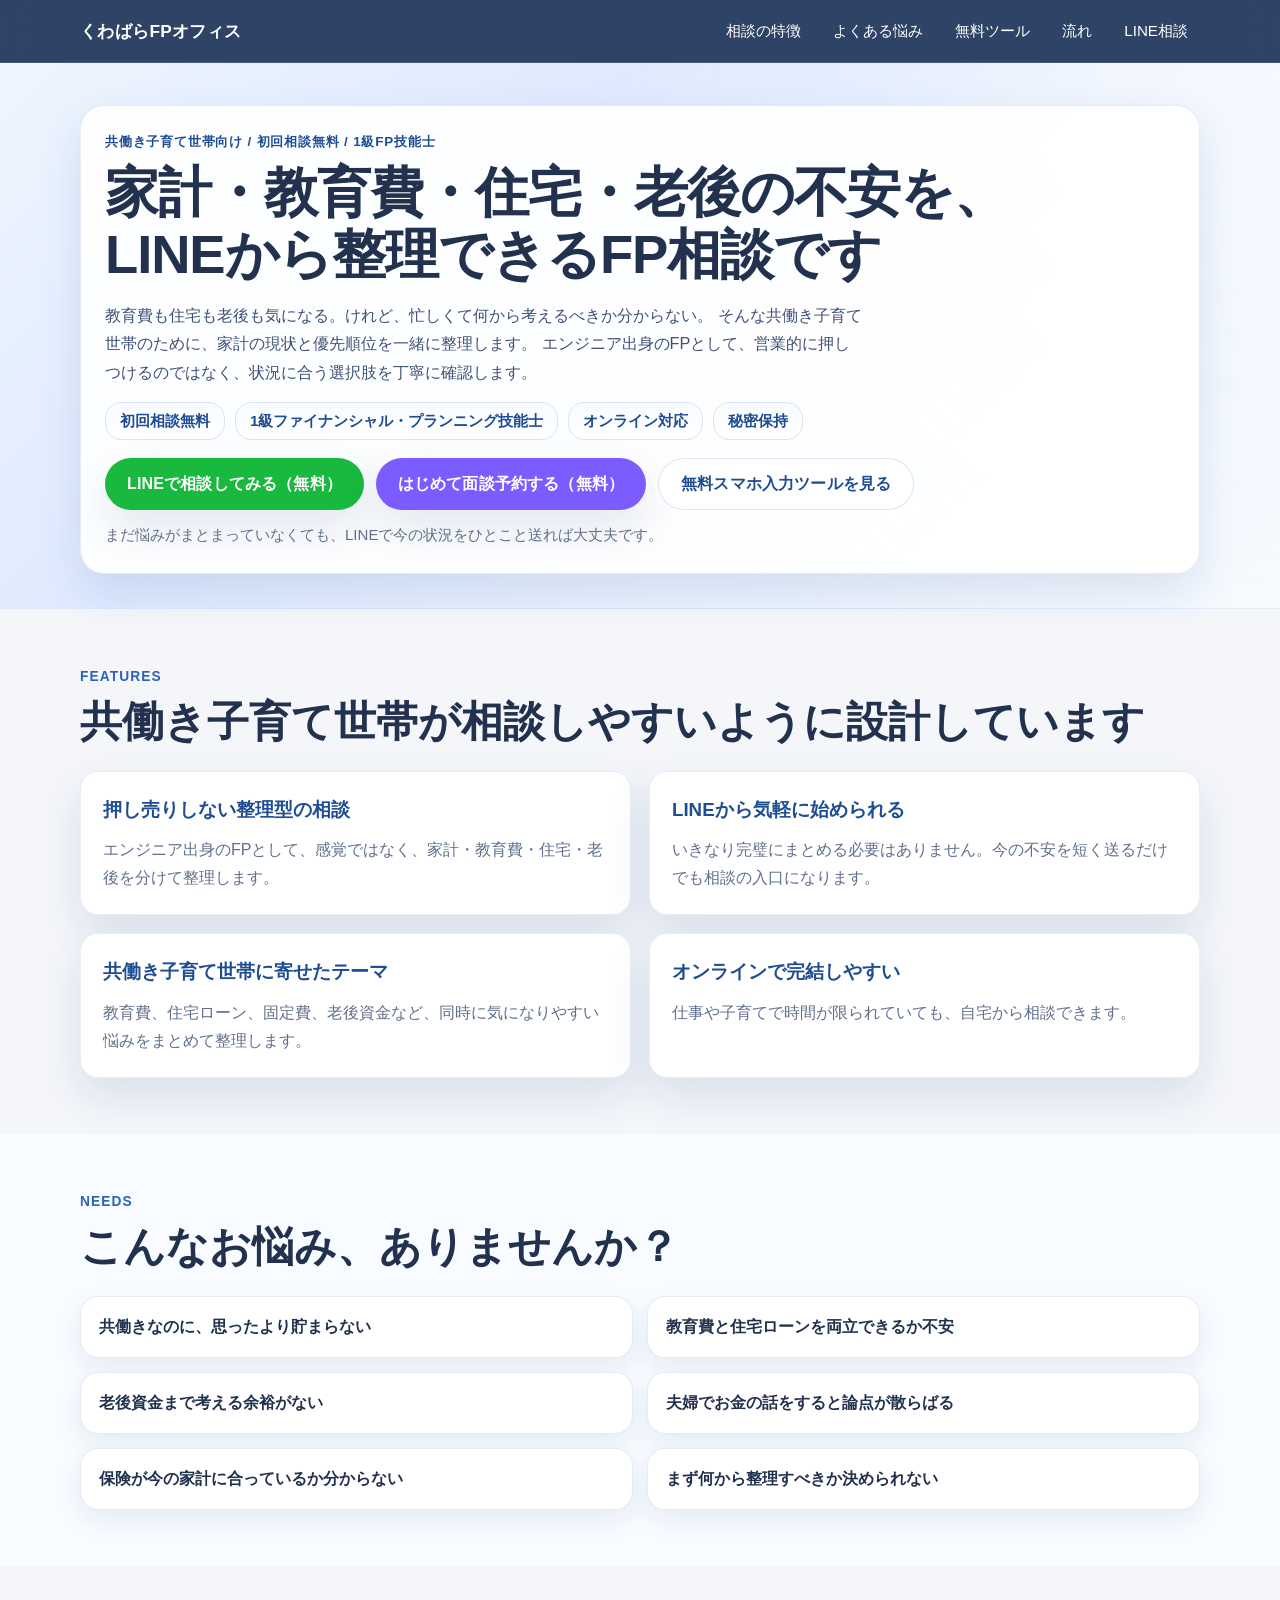
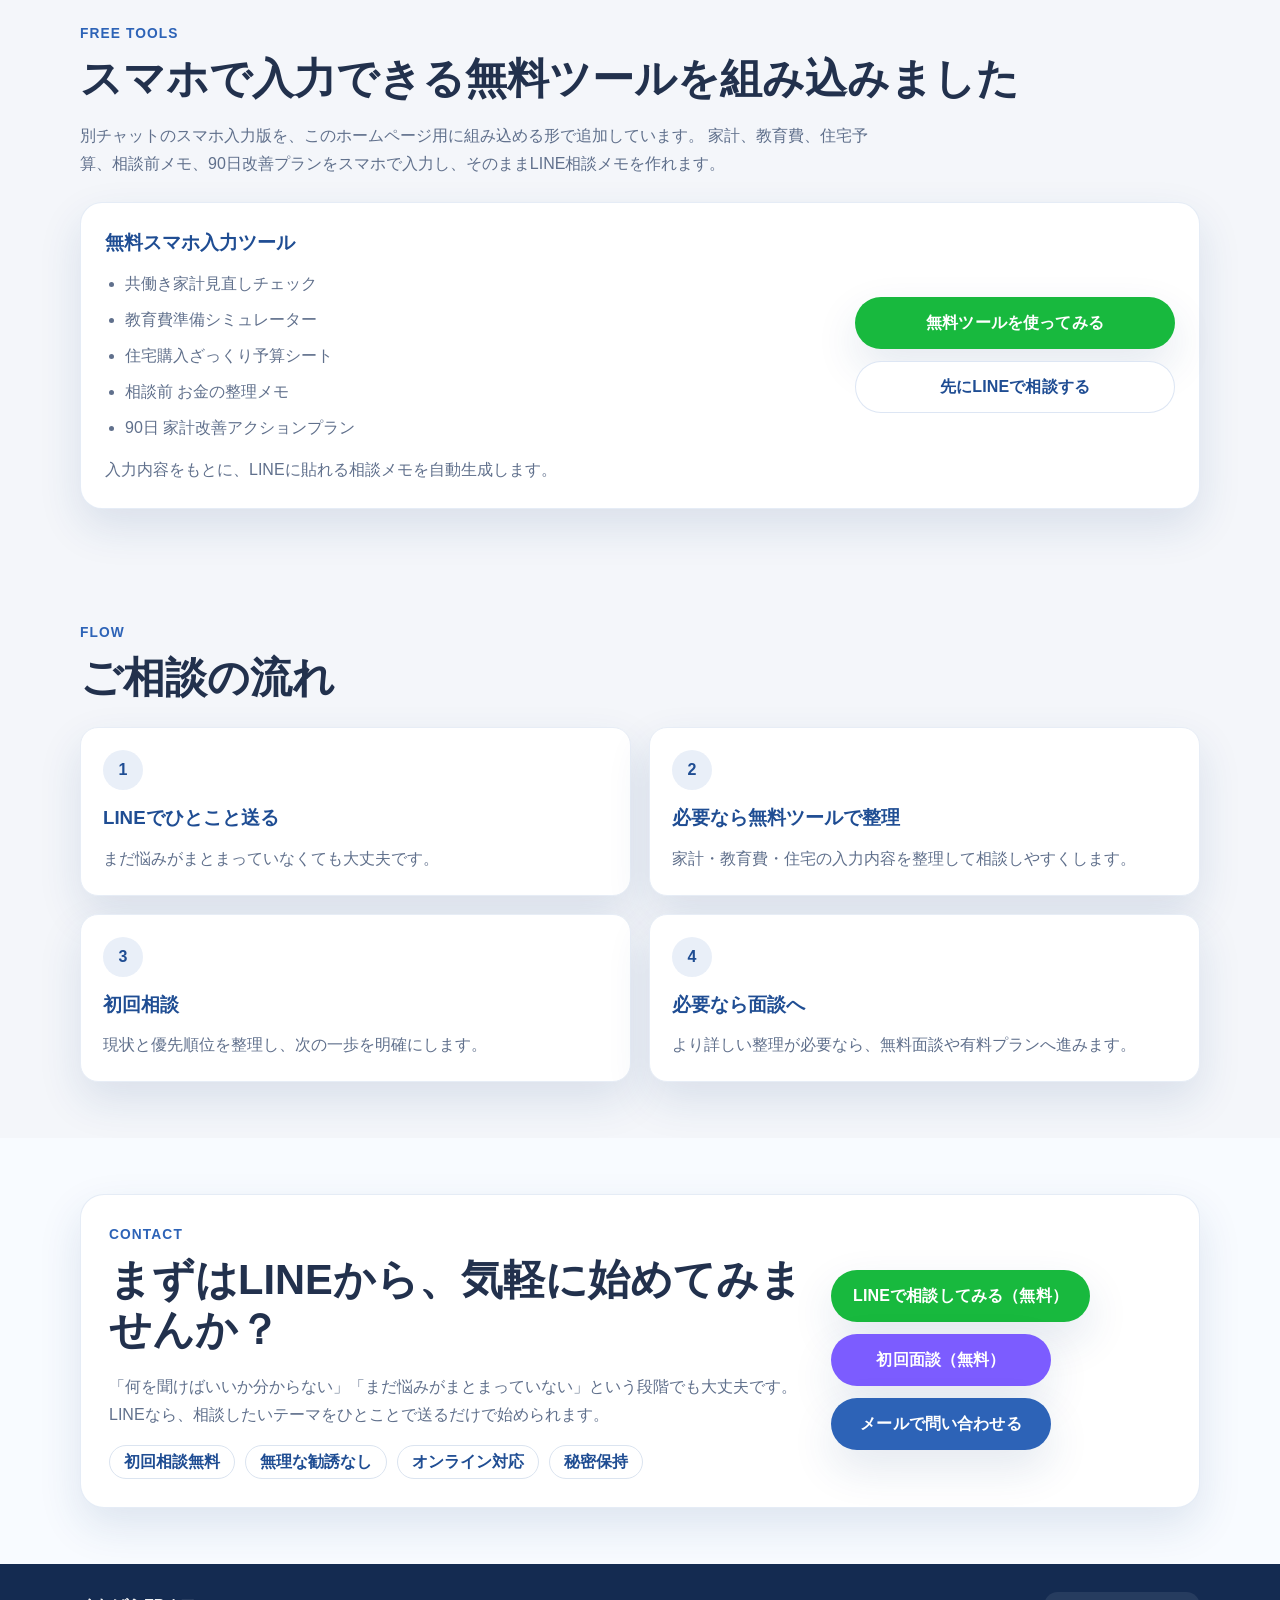
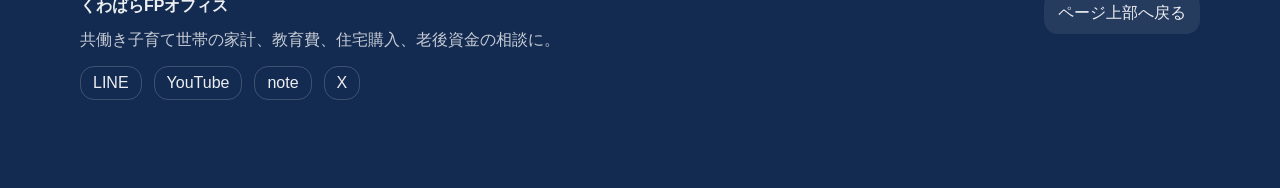
==== commit 50914a5c: "Add files via upload" ====
--- a/index.html
+++ b/index.html
@@ -1,538 +1,188 @@
-<!DOCTYPE html>
-
+<!doctype html>
 <html lang="ja">
 <head>
-<meta charset="utf-8"/>
-<!-- Google tag (gtag.js) -->
-<script async="" src="https://www.googletagmanager.com/gtag/js?id=G-1JC672H652"></script>
-<script>
-    window.dataLayer = window.dataLayer || [];
-    function gtag(){dataLayer.push(arguments);}
-    gtag('js', new Date());
+  <meta charset="utf-8" />
+  <meta name="viewport" content="width=device-width, initial-scale=1" />
+  <title>くわばらFPオフィス | 共働き子育て世帯のLINE相談に強いFP相談</title>
+  <meta name="description" content="共働き子育て世帯の家計、教育費、住宅購入、老後資金の不安を整理するFP相談。LINEでひとこと送るだけで始められます。無料スマホ入力ツールも用意しています。" />
+  <meta property="og:title" content="くわばらFPオフィス | 共働き子育て世帯のLINE相談に強いFP相談" />
+  <meta property="og:description" content="家計、教育費、住宅購入、老後資金の不安を、共働き子育て世帯向けに整理するFP相談です。" />
+  <meta property="og:type" content="website" />
+  <meta property="og:url" content="https://kuwabara-fp.github.io/" />
+  <meta property="og:image" content="./og-fallback.png" />
+  <meta name="theme-color" content="#1f4d93" />
+  <link rel="stylesheet" href="./style.css" />
+</head>
+<body>
+  <header class="site-header" id="top">
+    <div class="container header-inner">
+      <a class="brand" href="#top">くわばらFPオフィス</a>
+      <button class="menu-toggle" type="button" aria-controls="global-nav" aria-expanded="false">メニュー</button>
+      <nav class="global-nav" id="global-nav" aria-label="グローバルナビゲーション">
+        <a href="#features">相談の特徴</a>
+        <a href="#needs">よくある悩み</a>
+        <a href="#tools">無料ツール</a>
+        <a href="#flow">流れ</a>
+        <a href="#contact">LINE相談</a>
+      </nav>
+    </div>
+  </header>
 
-    gtag('config', 'G-1JC672H652');
-  </script>
-<meta content="width=device-width, initial-scale=1.0" name="viewport"/>
-<title>くわばらＦＰオフィス | 初回相談無料・オンライン対応のFP相談</title>
-<meta content="くわばらＦＰオフィスは、家計・教育費・住宅購入・老後資金の悩みを整理するFP相談サービスです。初回相談無料、オンライン対応、中立的な立場でライフプランを見える化します。" name="description"/>
-<meta content="くわばらＦＰオフィス | 初回相談無料・オンライン対応のFP相談" property="og:title"/>
-<meta content="家計・教育費・住宅購入・老後資金の悩みを、初回無料で整理できるオンライン対応のFP相談です。" property="og:description"/>
-<meta content="website" property="og:type"/>
-<meta content="https://kuwabara-fp.github.io/" property="og:url"/>
-<meta content="https://kuwabara-fp.github.io/favicon.png" property="og:image"/>
-<meta content="image/png" property="og:image:type"/>
-<meta content="192" property="og:image:width"/>
-<meta content="192" property="og:image:height"/>
-<meta content="ja_JP" property="og:locale"/>
-<link href="https://kuwabara-fp.github.io/" rel="canonical"/><link as="image" href="./hero-bg-clean.jpg" rel="preload"/><meta content="#1f4d93" name="theme-color"/>
-<link href="./apple-touch-icon.png" rel="apple-touch-icon" sizes="180x180"/>
-<link href="./favicon.ico" rel="icon" type="image/x-icon"/>
-<link href="./favicon.png" rel="icon" sizes="192x192" type="image/png"/>
-<link href="style.css" rel="stylesheet"/>
-<link href="mini-tools.css" rel="stylesheet"/><link href="style_patch.css" rel="stylesheet"/>
-<meta content="くわばらＦＰオフィスのロゴ画像" property="og:image:alt"/><meta content="くわばらＦＰオフィス" property="og:site_name"/><meta content="summary" name="twitter:card"/><meta content="くわばらＦＰオフィス | 初回相談無料・オンライン対応のFP相談" name="twitter:title"/><meta content="家計・教育費・住宅購入・老後資金の悩みを、初回無料で整理できるオンライン対応のFP相談です。" name="twitter:description"/><meta content="https://kuwabara-fp.github.io/favicon.png" name="twitter:image"/><meta content="index,follow,max-image-preview:large,max-snippet:-1,max-video-preview:-1" name="robots"/><script data-seo="structured-data" type="application/ld+json">{"@context":"https://schema.org","@graph":[{"@type":"WebSite","name":"くわばらＦＰオフィス","url":"https://kuwabara-fp.github.io/","inLanguage":"ja-JP"},{"@type":["ProfessionalService","FinancialService"],"name":"くわばらＦＰオフィス","url":"https://kuwabara-fp.github.io/","image":"https://kuwabara-fp.github.io/profile-photo.jpg","logo":"https://kuwabara-fp.github.io/apple-touch-icon.png","description":"家計・教育費・住宅購入・老後資金の悩みを整理する、初回相談無料・オンライン対応のFP相談サービス。","areaServed":"JP","priceRange":"初回相談無料","sameAs":["https://lin.ee/rTetBKJ","https://youtube.com/@1e240k?si=uDjklptJoXEi2mPi","https://note.com/fp_yosuke","https://x.com/fp_yosuke?s=21"]},{"@type":"FAQPage","mainEntity":[{"@type":"Question","name":"どのような相談ができますか？","acceptedAnswer":{"@type":"Answer","text":"家計の見直し、教育費、住宅購入、老後資金など、お金まわりの悩み整理に対応しています。"}},{"@type":"Question","name":"初回相談は本当に無料ですか？","acceptedAnswer":{"@type":"Answer","text":"はい。初回面談は無料です。現状整理と今後の進め方の確認を中心に行います。"}},{"@type":"Question","name":"オンライン相談に対応していますか？","acceptedAnswer":{"@type":"Answer","text":"はい。オンライン対応です。ご自宅から相談しやすい形でご利用いただけます。"}}]}]}</script></head>
-<body data-line-fallback-url="https://lin.ee/rTetBKJ" data-line-oa-id="@771xcevp">
-<header class="site-header" id="top">
-<div class="container header-inner">
-<a class="brand" href="#top"><span aria-hidden="true" class="brand-mark"><img alt="" src="./favicon.png"/></span><span class="brand-text">くわばらＦＰオフィス</span></a>
-<button aria-controls="global-nav" aria-expanded="false" class="menu-toggle" type="button">メニュー</button>
-<nav aria-label="グローバルナビゲーション" class="global-nav" id="global-nav">
-<a href="#reasons">相談の特徴</a>
-<a href="#profile">プロフィールと経歴</a>
-<a href="#needs">よくあるお悩み</a>
-<a href="#precheck">3分おためし</a>
-<a href="#services">相談できる内容</a>
-<a href="#fees">料金プラン</a>
-<a href="#flow">ご相談の流れ</a>
-<a href="#faq">よくある質問</a>
-</nav>
-</div>
-</header>
-<main>
-<section class="hero">
-<div class="hero-overlay"></div>
-<div class="container hero-grid">
-<div class="hero-copy">
-<h1 class="reveal delay-2">相談のしやすさを<span>ちゃんと設計した</span>FP相談です</h1>
-<p class="hero-text reveal delay-3">エンジニア出身の視点で、根拠を曖昧にした営業的な押しつけはせず、家計、教育費、住宅購入、老後資金などの不安を数字と優先順位で整理しながら、今の状況に合う選択肢を一緒に考えます。</p>
-<div class="hero-badges reveal delay-4" aria-label="安心して相談できる理由">
-<span>初回相談無料</span>
-<span>1級ファイナンシャル・プランニング技能士</span>
-<span>オンライン対応</span>
-<span>秘密保持</span>
-</div>
-<div class="hero-buttons reveal delay-4">
-<a class="button line lift-on-hover" href="https://lin.ee/rTetBKJ" rel="noopener noreferrer" target="_blank"><span>LINEで相談してみる（無料）</span></a>
-<a class="button reserve lift-on-hover reserve-free" href="https://app.spirinc.com/t/i51z4D0myb7D1Fd-R63M6/as/he_EM0oRj1WhJec_xsWiC/confirm" rel="noopener noreferrer" target="_blank"><span>はじめて面談予約する（無料）</span></a>
-<a class="button ghost lift-on-hover" href="#fees">料金プランを見る</a>
-</div>
-</div>
-</div>
-</section>
-<section class="section section-soft" id="reasons">
-<div class="container">
-<p class="section-label reveal">FEATURES</p>
-<h2 class="reveal">相談しやすいと感じてもらうために、
-          最初に伝えていること</h2>
-<p class="section-intro reveal">はじめてFP相談を受ける方が不安になりやすい点を、先に明確にしています。営業色を抑え、オンラインでも安心して相談できる設計にしています。</p>
-<div class="reason-cards">
-<article class="reason-card reveal stagger-2 lift-on-hover">
-<h3>中立的な立場で整理</h3>
-<p>特定の商品ありきではなく、まずは今の家計・保障・将来設計に照らして、必要性を一緒に見極めます。</p>
-</article>
-<article class="reason-card reveal stagger-3 lift-on-hover">
-<h3>初回相談は無料</h3>
-<p>まずは相談してみたい方のために、初回面談は無料で実施。相談内容の整理と、今後の進め方までご案内します。</p>
-</article>
-<article class="reason-card reveal stagger-5 lift-on-hover">
-<h3>オンライン対応</h3>
-<p>遠方でも自宅から相談可能です。小さなお子さまがいる方や、日中に外出しにくい方でも利用しやすい形です。</p>
-</article>
-<article class="reason-card reveal stagger-6 lift-on-hover">
-<h3>秘密保持を重視</h3>
-<p>家計や保険、将来の不安はデリケートな情報です。相談内容は外部に漏らさず、安心して話せる場を大切にしています。</p>
-</article>
-</div>
-</div>
-</section>
-<section class="section profile-section" id="profile">
-<div class="container">
-<p class="section-label reveal">PROFILE</p>
-<h2 class="reveal">プロフィール</h2>
-<div class="profile-grid">
-<div class="profile-photo-wrap reveal stagger-1">
-<img alt="くわばらＦＰオフィスのプロフィール写真" height="1200" src="./profile-photo.jpg" width="820"/>
-</div>
-<div class="profile-copy reveal stagger-2">
-<p class="section-label profile-name-label">NAME</p>
-<h3 class="profile-name">桑原　洋介</h3>
-<p class="profile-lead">お金の不安を、相談しやすい形に整えることを大切にしています。</p>
-<div class="profile-facts">
-<div class="profile-fact">
-<span class="fact-label">居住地</span>
-<strong>山形県在住</strong>
-</div>
-<div class="profile-fact">
-<span class="fact-label">年齢</span>
-<strong><span data-birth="1986-09-19" id="age-display">39</span>歳</strong>
-</div>
-<div class="profile-fact profile-fact-wide">
-<span class="fact-label">資格</span>
-<strong>1級ファイナンシャル・プランニング技能士</strong>
-</div>
-<div class="profile-fact">
-<span class="fact-label">経歴</span>
-<strong>エンジニア歴15年</strong>
-</div>
-</div>
-<p>くわばらＦＰオフィスでは、就職・結婚・出産・住宅購入・教育費・老後資金など、暮らしの変化に伴うお金の悩みを、一つずつ整理しながら考える相談を行っています。</p>
-<p>何かを無理にすすめるのではなく、今の家計や価値観、ご家族の状況に合わせて、必要な選択肢を一緒に見つけることを大切にしています。初めての方にも、専門用語をできるだけ噛みくだいてお伝えします。</p>
-<div aria-label="桑原洋介の発信リンク" class="profile-links"><a aria-label="LINEで友だち追加" class="social-logo-btn social-logo-btn-line" href="https://lin.ee/rTetBKJ" rel="noopener noreferrer" target="_blank"><img alt="" aria-hidden="true" src="./line_icon_original_crop.png"/><span class="sr-only">LINEで友だち追加</span></a><a aria-label="YouTube公式チャンネル" class="social-logo-btn social-logo-btn-youtube" href="https://youtube.com/@1e240k?si=uDjklptJoXEi2mPi" rel="noopener noreferrer" target="_blank"><img alt="" aria-hidden="true" src="./youtube_play_icon.png"/><span class="sr-only">YouTube公式チャンネル</span></a><a aria-label="noteの記事" class="social-logo-btn social-logo-btn-note" href="https://note.com/fp_yosuke" rel="noopener noreferrer" target="_blank"><img alt="" aria-hidden="true" src="./note_icon_square_profile.png"/><span class="sr-only">noteの記事</span></a><a aria-label="Xの投稿" class="social-logo-btn social-logo-btn-x" href="https://x.com/fp_yosuke?s=21" rel="noopener noreferrer" target="_blank"><img alt="" aria-hidden="true" src="./x_icon_512.png"/><span class="sr-only">Xの投稿</span></a></div>
-<ul class="profile-points">
-<li><strong>中立的に整理</strong><span>商品ありきで進めず、まず現状と優先順位を一緒に確認します。</span></li>
-<li><strong>わかりやすく説明</strong><span>数字や制度の話も、なるべく難しい言葉を使わずにお伝えします。</span></li>
-<li><strong>秘密保持を重視</strong><span>家計や将来の相談内容は、外部に漏らさず丁寧に扱います。</span></li>
-</ul>
-</div>
-</div>
-</div>
-</section>
-<section class="section" id="needs">
-<div class="container">
-<div class="section-head reveal">
-<div>
-<p class="section-label">NEEDS</p>
-<h2>こんなお悩み、ありませんか？</h2>
-</div>
-<div class="head-note">1つでも当てはまれば、相談のタイミングです。</div>
-</div>
-<div class="needs-box reveal">
-<div class="needs-grid">
-<div class="need-item reveal stagger-1"><span class="need-check"></span><span>就職したばかりで、お金の管理をこのままでよいか不安ではありませんか？</span></div>
-<div class="need-item reveal stagger-2"><span class="need-check"></span><span>転職を考えていて、収入や家計の変化が気になっていませんか？</span></div>
-<div class="need-item reveal stagger-3"><span class="need-check"></span><span>結婚を前に、これからのお金の分担や備えが気になっていませんか？</span></div>
-<div class="need-item reveal stagger-4"><span class="need-check"></span><span>子どもの独立後の家計や老後資金を、このままでよいか迷っていませんか？</span></div>
-<div class="need-item reveal stagger-5"><span class="need-check"></span><span>出産をきっかけに、教育費や働き方について不安が出てきていませんか？</span></div>
-<div class="need-item reveal stagger-6"><span class="need-check"></span><span>年齢を重ねて、このままの貯蓄ペースで大丈夫か気になっていませんか？</span></div>
-<div class="need-item reveal stagger-1"><span class="need-check"></span><span>子どもの進学が近づき、教育費の準備が間に合うか心配ではありませんか？</span></div>
-<div class="need-item reveal stagger-2"><span class="need-check"></span><span>経済の先行きが不安で、今の家計のままでよいか迷っていませんか？</span></div>
-<div class="need-item reveal stagger-3"><span class="need-check"></span><span>住宅購入を考えていて、無理のない予算が分からず悩んでいませんか？</span></div>
-<div class="need-item reveal stagger-4"><span class="need-check"></span><span>身近な人の相談を見て、自分も一度整理した方がよいか気になっていませんか？</span></div>
-<div class="need-item reveal stagger-5"><span class="need-check"></span><span>無料で相談できるうちに、一度話してみたいと思っていませんか？</span></div>
-<div class="need-item reveal stagger-6"><span class="need-check"></span><span>今の家計のままで、本当に大丈夫か不安を感じていませんか？</span></div>
-</div>
-<div class="needs-cta reveal delay-3">
-<p>「まだ悩みが整理できていない」という状態でも大丈夫です。初回相談では、まず現在地を一緒に整理します。</p>
-<a class="button line lift-on-hover" href="https://lin.ee/rTetBKJ" rel="noopener noreferrer" target="_blank"><span>LINEでひとこと相談する</span></a>
-</div>
-</div>
-</div>
-</section>
-<section class="section section-soft" id="services">
-<div class="container">
-<p class="section-label reveal">SERVICE</p>
-<h2 class="reveal">相談できる内容</h2>
-<p class="section-intro reveal">「何を相談したらよいか分からない」という方でも大丈夫です。目的ごとに整理しながら、必要なテーマから一緒に確認していきます。</p>
-<div class="cards service-cards">
-<article class="card service-card service-card-kakei reveal stagger-1 lift-on-hover">
-<div aria-hidden="true" class="service-image-wrap service-visual service-visual-kakei">
-<div class="service-visual-head">
-<span class="service-icon-badge">¥</span>
-<div class="service-visual-copy">
-<strong>家計の現在地</strong>
-<span>毎月の流れを整理</span>
-</div>
-</div>
-<div class="service-bars">
-<span style="--w: 82%"></span>
-<span style="--w: 58%"></span>
-<span style="--w: 71%"></span>
-</div>
-<div class="service-mini-chips">
-<span>固定費</span>
-<span>貯蓄</span>
-<span>教育費</span>
-</div>
-</div>
-<p class="service-tag">毎月のムダを整理</p>
-<h3>家計見直し</h3>
-<p>毎月の支出、固定費、積立状況を整理し、無理なく改善できるポイントを明確にします。</p>
-<ul class="service-points">
-<li>固定費の見直し</li>
-<li>家計の優先順位整理</li>
-<li>改善ポイントの見える化</li>
-</ul>
-</article>
-<article class="card service-card service-card-hoken reveal stagger-2 lift-on-hover">
-<div aria-hidden="true" class="service-image-wrap service-visual service-visual-hoken">
-<div class="service-visual-head">
-<span class="service-icon-badge">守</span>
-<div class="service-visual-copy">
-<strong>保障のバランス</strong>
-<span>重複と不足を確認</span>
-</div>
-</div>
-<div class="service-shield">
-<span class="shield-main">保障</span>
-</div>
-<div class="service-mini-chips">
-<span>医療</span>
-<span>死亡</span>
-<span>就業不能</span>
-</div>
-</div>
-<p class="service-tag">今の保障をチェック</p>
-<h3>保険の見直し</h3>
-<p>今の家族構成や収入状況に照らして、保障が重すぎないか、不足していないかを確認します。</p>
-<ul class="service-points">
-<li>保障内容の整理</li>
-<li>重複・不足の確認</li>
-<li>見直し判断の材料づくり</li>
-</ul>
-</article>
-<article class="card service-card service-card-rougo reveal stagger-3 lift-on-hover">
-<div aria-hidden="true" class="service-image-wrap service-visual service-visual-rougo">
-<div class="service-visual-head">
-<span class="service-icon-badge">将</span>
-<div class="service-visual-copy">
-<strong>将来資金の見通し</strong>
-<span>教育費と老後を試算</span>
-</div>
-</div>
-<div class="service-graph">
-<span class="graph-line"></span>
-<span class="graph-dot dot-1"></span>
-<span class="graph-dot dot-2"></span>
-<span class="graph-dot dot-3"></span>
-</div>
-<div class="service-mini-chips">
-<span>教育費</span>
-<span>住宅</span>
-<span>老後</span>
-</div>
-</div>
-<p class="service-tag">将来のお金を見える化</p>
-<h3>教育費・老後資金相談</h3>
-<p>将来必要になるお金をシミュレーションし、いつまでにいくら準備すべきかを見える化します。</p>
-<ul class="service-points">
-<li>教育費の見通し整理</li>
-<li>老後資金の準備確認</li>
-<li>積立目安の把握</li>
-</ul>
-</article>
-</div>
-</div>
-</section>
-<section class="section" id="fees">
-<div class="container">
-<p class="section-label reveal">PRICE</p>
-<h2 class="reveal">料金プラン</h2>
-<p class="section-intro reveal">無料で相談の入口をつくり、15,000円で家計の整理を深め、25,000円で将来のお金までじっくり設計します。迷ったら、まずは無料プランから気軽にご相談ください。</p>
-<div class="pricing-cards pricing-cards-three">
-<article class="pricing-card pricing-card-free reveal stagger-1 lift-on-hover">
-<p class="plan-badge plan-badge-free">まずはこちら</p>
-<h3>初回相談プラン</h3>
-<p class="plan-time">60分 / オンライン</p>
-<p class="plan-price">0円（無料）</p>
-<p class="plan-note">悩みを整理する最初の入口です。</p>
-<p class="plan-copy">今の不安と、次の一歩を明確にします。</p>
-<div class="plan-block plan-block-merged">
-<h4>受け取れるもの・サンプル</h4>
-<div class="plan-sample-box">
-<p class="plan-sample-title">初回相談後の整理メモ例</p>
-<ul class="plan-sample-list">
-<li>相談テーマの整理メモ</li>
-<li>優先順位の見える化</li>
-<li>次にやること3点</li>
-</ul>
-</div>
-</div>
-<div class="plan-actions">
-<a class="button reserve lift-on-hover reserve-free" href="https://app.spirinc.com/t/i51z4D0myb7D1Fd-R63M6/as/he_EM0oRj1WhJec_xsWiC/confirm" rel="noopener noreferrer" target="_blank"><span>初回面談予約（無料）</span></a>
-</div>
-</article>
-<article class="pricing-card featured reveal stagger-2 lift-on-hover">
-<p class="plan-badge">人気No.1</p>
-<h3>家計見直しプラン</h3>
-<p class="plan-time">90分 + フィードバック</p>
-<p class="plan-price">15,000円</p>
-<p class="plan-note">家計を整えたい方に向く定番プランです。</p>
-<p class="plan-copy">固定費と貯蓄の優先順位を整理し、動ける形にします。</p>
-<div class="plan-block plan-block-merged">
-<h4>受け取れるもの・サンプル</h4>
-<div class="plan-sample-box">
-<p class="plan-sample-title">家計見直しシート例</p>
-<ul class="plan-sample-list">
-<li>家計の現状整理シート</li>
-<li>見直し候補と優先順位</li>
-<li>30日アクション案</li>
-</ul>
-</div>
-</div>
-<div class="plan-actions">
-<a class="button reserve lift-on-hover" href="https://app.spirinc.com/t/i51z4D0myb7D1Fd-R63M6/as/3a4anx7fkknRCGLpdVs7C/confirm" rel="noopener noreferrer" target="_blank"><span>15,000円プランを予約する</span></a>
-</div>
-</article>
-<article class="pricing-card pricing-card-premium reveal stagger-3 lift-on-hover">
-<p class="plan-badge plan-badge-soft">しっかり設計</p>
-<h3>将来設計プレミアムプラン</h3>
-<p class="plan-time">120分 + 個別設計 + 後日フォロー</p>
-<p class="plan-price">25,000円</p>
-<p class="plan-note">教育費・住宅・老後まで見通したい方向けです。</p>
-<p class="plan-copy">複数パターンを比べながら、将来設計を具体化します。</p>
-<div class="plan-block plan-block-merged">
-<h4>受け取れるもの・サンプル</h4>
-<div class="plan-sample-box">
-<p class="plan-sample-title">将来設計シミュレーション例</p>
-<ul class="plan-sample-list">
-<li>個別シミュレーションシート</li>
-<li>教育費・住宅・老後の3パターン比較</li>
-<li>90日ロードマップ</li>
-</ul>
-</div>
-</div>
-<div class="plan-actions">
-<a class="button mail lift-on-hover" href="https://app.spirinc.com/t/i51z4D0myb7D1Fd-R63M6/as/oEa_Nfm5Fnm1v_IjSLdD-/confirm" rel="noopener noreferrer" target="_blank"><span>25,000円プランを予約する</span></a>
-</div>
-</article>
-</div>
-<p class="note reveal">正式なご案内は、ご相談内容を確認したうえで事前にお伝えします。無理な勧誘を前提とした相談は行っていません。</p>
-</div>
-</section>
-<section class="section section-soft" id="flow">
-<div class="container">
-<p class="section-label reveal">FLOW</p>
-<h2 class="reveal">ご相談の流れ</h2>
-<div class="steps">
-<div class="step reveal stagger-1 lift-on-hover"><span>1</span><h3>お問い合わせ</h3><p>LINEまたはメールからご連絡ください。簡単な質問だけでも大丈夫です。</p></div>
-<div class="step reveal stagger-2 lift-on-hover"><span>2</span><h3>日程調整</h3><p>ご都合のよい日時を確認し、オンライン面談の日程を決めます。</p></div>
-<div class="step reveal stagger-3 lift-on-hover"><span>3</span><h3>初回相談</h3><p>現状と不安を整理し、何から考えるとよいかを一緒に明確にします。</p></div>
-<div class="step reveal stagger-4 lift-on-hover"><span>4</span><h3>必要に応じて次の提案</h3><p>家計見直しやライフプラン作成が必要なら、進め方を事前にご案内します。</p></div>
-</div>
-</div>
-</section>
-<section class="section section-soft precheck-section" id="precheck">
-<div class="container">
-<p class="section-label reveal">CHECK</p>
-<h2 class="reveal">4問だけで、共働き子育て世帯の「今の悩みの入口」が分かります</h2>
-<p class="section-intro reveal">名前やメールの入力は不要です。忙しい共働き子育て世帯でも答えやすい質問だけで、今どこから整理するとラクになるかが見えるようにしています。</p>
-<div class="diagnostic-shell reveal">
-<div class="diagnostic-head">
-<div class="diagnostic-chip-row" aria-label="診断の特徴">
-<span class="diagnostic-chip">4問だけ</span>
-<span class="diagnostic-chip">入力不要</span>
-<span class="diagnostic-chip">結果をそのまま整理</span>
-</div>
-<div class="diagnostic-progress-wrap" aria-live="polite">
-<p class="diagnostic-progress-text" id="diag-progress-text">質問 1 / 4</p>
-<div aria-hidden="true" class="diagnostic-progress"><span id="diag-progress-bar"></span></div>
-</div>
-</div>
-<div class="diagnostic-layout">
-<form class="inline-diagnosis-form" id="inline-diagnosis-form">
-<section class="diag-step is-active" data-question="theme" data-step="1">
-<p class="diag-step-label">Q1</p>
-<h3>いま一番近い不安は、どれですか？</h3>
-<div class="diag-options">
-<button class="diag-option" data-label="頑張っているのに貯まりにくい" data-value="kakei" type="button"><strong>頑張っているのに貯まりにくい</strong><span>共働きで収入はあるのに、毎月のお金が思ったより残らない</span></button>
-<button class="diag-option" data-label="教育費・住宅・老後が同時に気になる" data-value="future" type="button"><strong>教育費・住宅・老後が同時に気になる</strong><span>この先に大きなお金が重なりそうで、何を優先すべきか不安</span></button>
-<button class="diag-option" data-label="夫婦で何から話せばいいか整理したい" data-value="start" type="button"><strong>夫婦で何から話せばいいか整理したい</strong><span>考えることが多く、まず何を確認すればいいか決めたい</span></button>
-</div>
-</section>
-<section class="diag-step" data-question="clarity" data-step="2" hidden>
-<p class="diag-step-label">Q2</p>
-<h3>今の家計や将来のお金の見え方は、どれに近いですか？</h3>
-<div class="diag-options">
-<button class="diag-option" data-label="大枠はつかめている" data-value="high" type="button"><strong>大枠はつかめている</strong><span>収入、固定費、貯蓄の流れはだいたい分かっている</span></button>
-<button class="diag-option" data-label="一部だけ分かる" data-value="mid" type="button"><strong>一部だけ分かる</strong><span>毎月の家計は分かるが、教育費や特別費までは整理しきれていない</span></button>
-<button class="diag-option" data-label="忙しくて後回しになっている" data-value="low" type="button"><strong>忙しくて後回しになっている</strong><span>子育てや仕事で手いっぱいで、落ち着いて見直す時間が取れていない</span></button>
-</div>
-</section>
-<section class="diag-step" data-question="urgency" data-step="3" hidden>
-<p class="diag-step-label">Q3</p>
-<h3>相談して、どんな状態になれると気持ちがラクになりそうですか？</h3>
-<div class="diag-options">
-<button class="diag-option" data-label="今の家計の優先順位をはっきりさせたい" data-value="high" type="button"><strong>今の家計の優先順位をはっきりさせたい</strong><span>何を残して、何を見直すかを早めに整理したい</span></button>
-<button class="diag-option" data-label="教育費・住宅・老後のバランスを見たい" data-value="mid" type="button"><strong>教育費・住宅・老後のバランスを見たい</strong><span>将来のお金をまとめて見て、安心できる目安を持ちたい</span></button>
-<button class="diag-option" data-label="夫婦で話しやすい整理メモがほしい" data-value="low" type="button"><strong>夫婦で話しやすい整理メモがほしい</strong><span>まずは家の中で共有しやすい形に整理したい</span></button>
-</div>
-</section>
-<section class="diag-step" data-question="contact" data-step="4" hidden>
-<p class="diag-step-label">Q4</p>
-<h3>最初の一歩として、いまの気持ちに近いのはどれですか？</h3>
-<div class="diag-options">
-<button class="diag-option" data-label="まずはLINEで状況を送って整理したい" data-value="line" type="button"><strong>まずはLINEで状況を送って整理したい</strong><span>いきなり面談ではなく、ひとこと送ってから考えたい</span></button>
-<button class="diag-option" data-label="面談予約をしてまとめて相談したい" data-value="reserve" type="button"><strong>面談予約をしてまとめて相談したい</strong><span>時間を確保して、家計や将来のお金を一気に整理したい</span></button>
-<button class="diag-option" data-label="まだ迷うので送る内容を整えたい" data-value="hesitate" type="button"><strong>まだ迷うので送る内容を整えたい</strong><span>相談したいが、まずは気持ちや論点を整理しておきたい</span></button>
-</div>
-</section>
-<div class="diag-nav">
-<button class="button ghost diag-prev" id="diag-prev" type="button">前に戻る</button>
-<button class="button ghost diag-reset" id="diag-reset" type="button">やり直す</button>
-</div>
-</form>
-<aside class="diagnostic-side">
-<div class="diagnostic-side-card">
-<p class="diagnostic-side-title">この診断で分かること</p>
-<ul class="diagnostic-side-list">
-<li>今の悩みが「家計」「将来資金」「夫婦での整理」のどこに近いか</li>
-<li>LINEで最初に送ると伝わりやすい相談メモ</li>
-<li>今の家計でどこから手をつけると進めやすいか</li>
-</ul>
-</div>
-<div class="diagnostic-side-card diag-result result-hidden" id="diag-result" aria-live="polite">
-<p class="result-label">DIAGNOSIS RESULT</p>
-<h3 class="diag-result-title" id="diag-result-title"></h3>
-<p class="diag-result-copy" id="diag-result-copy"></p>
-<div class="diag-summary-grid">
-<div class="diag-summary-item"><span>気になること</span><strong id="diag-summary-theme"></strong></div>
-<div class="diag-summary-item"><span>整理状況</span><strong id="diag-summary-clarity"></strong></div>
-<div class="diag-summary-item"><span>相談したい時期</span><strong id="diag-summary-urgency"></strong></div>
-<div class="diag-summary-item"><span>今の気持ち</span><strong id="diag-summary-contact"></strong></div>
-</div>
-<div class="diag-message-card">
-<p class="diag-message-label">このまま送れる相談メモ</p>
-<textarea id="diag-line-message" readonly rows="8"></textarea>
-</div>
-<div class="diag-result-actions">
-<a class="button line lift-on-hover" href="https://lin.ee/rTetBKJ" id="diag-line-link" rel="noopener noreferrer" target="_blank">診断結果をLINEで送ってみる</a>
-<a class="button reserve lift-on-hover reserve-free" href="https://app.spirinc.com/t/i51z4D0myb7D1Fd-R63M6/as/he_EM0oRj1WhJec_xsWiC/confirm" rel="noopener noreferrer" target="_blank">初回面談を予約する（無料）</a>
-<button class="button ghost" id="diag-copy" type="button">相談メモをコピー</button>
-</div>
-<p class="diag-result-note" id="diag-result-note">スマホなら、そのままLINEへ進みやすい設計です。</p>
-</div>
-</aside>
-</div>
-</div>
-</div>
-</section>
+  <main>
+    <section class="hero">
+      <div class="container hero-grid">
+        <div class="hero-copy">
+          <p class="hero-kicker">共働き子育て世帯向け / 初回相談無料 / 1級FP技能士</p>
+          <h1>家計・教育費・住宅・老後の不安を、<br>LINEから整理できるFP相談です</h1>
+          <p class="hero-text">
+            教育費も住宅も老後も気になる。けれど、忙しくて何から考えるべきか分からない。
+            そんな共働き子育て世帯のために、家計の現状と優先順位を一緒に整理します。
+            エンジニア出身のFPとして、営業的に押しつけるのではなく、状況に合う選択肢を丁寧に確認します。
+          </p>
+          <div class="hero-badges" aria-label="安心材料">
+            <span>初回相談無料</span>
+            <span>1級ファイナンシャル・プランニング技能士</span>
+            <span>オンライン対応</span>
+            <span>秘密保持</span>
+          </div>
+          <div class="hero-buttons">
+            <a class="button line" href="https://lin.ee/rTetBKJ" rel="noopener noreferrer" target="_blank">LINEで相談してみる（無料）</a>
+            <a class="button reserve js-spir-link" href="https://app.spirinc.com/t/i51z4D0myb7D1Fd-R63M6/as/he_EM0oRj1WhJec_xsWiC/confirm" rel="noopener noreferrer" target="_blank">はじめて面談予約する（無料）</a>
+            <a class="button ghost" href="#tools">無料スマホ入力ツールを見る</a>
+          </div>
+          <p class="hero-note">まだ悩みがまとまっていなくても、LINEで今の状況をひとこと送れば大丈夫です。</p>
+        </div>
+      </div>
+    </section>
 
-<section class="section" id="faq">
-<div class="container">
-<p class="section-label reveal">FAQ</p>
-<h2 class="reveal">よくある質問</h2>
-<div class="faq-list">
-<details class="reveal stagger-1">
-<summary>どのような相談ができますか？</summary>
-<p>家計の見直し、教育費、住宅購入、老後資金など、お金まわりの悩み整理に対応しています。</p>
-</details>
-<details class="reveal stagger-2">
-<summary>初回相談は本当に無料ですか？</summary>
-<p>はい。初回面談は無料です。現状整理と今後の進め方の確認を中心に行います。</p>
-</details>
-<details class="reveal stagger-3">
-<summary>オンライン相談に対応していますか？</summary>
-<p>はい。オンライン対応です。ご自宅から相談しやすい形でご利用いただけます。</p>
-</details>
-</div>
-</div>
-</section>
-<section class="section contact-section" id="contact">
-<div aria-hidden="true" class="anchor-offset"></div>
-<div class="container contact-grid">
-<div class="reveal">
-<p class="section-label">CONTACT</p>
-<h2>まずはLINEから、気軽に始めてみませんか？</h2>
-<p class="contact-text">「何を聞けばいいか分からない」「まだ悩みがまとまっていない」という段階でも大丈夫です。LINEなら、「家計が不安です」「住宅購入が気になります」など、ひとことで送るだけで始められます。初回相談では、現状整理 → 優先順位 → 次の一歩までを一緒に整理します。</p>
-<div class="contact-buttons">
-<a class="button line lift-on-hover" href="https://lin.ee/rTetBKJ" rel="noopener noreferrer" target="_blank"><span>LINEでひとこと相談する</span></a>
-<a class="button reserve lift-on-hover reserve-free" href="https://app.spirinc.com/t/i51z4D0myb7D1Fd-R63M6/as/he_EM0oRj1WhJec_xsWiC/confirm" rel="noopener noreferrer" target="_blank"><span>初回面談予約（無料）</span></a>
-<a class="button mail lift-on-hover" href="mailto:1e240k@gmail.com"><span>メールで問い合わせる</span></a>
-</div>
-<p class="spir-note" id="spir-note">※ LINEは「家計が不安です」などのひとことで大丈夫です。1. 送信 → 2. 必要なら日程調整 → 3. 初回面談 の流れです。</p>
-<ul class="contact-points">
-<li>ひとこと相談OK</li>
-<li>無理な勧誘なし</li>
-<li>オンライン対応</li>
-<li>秘密保持</li>
-</ul>
-</div>
-<div class="contact-visual reveal delay-2">
-<div class="contact-offer-card lift-on-hover">
-<p class="contact-offer-label">初回相談で整理できること</p>
-<div class="contact-offer-items">
-<div class="contact-offer-item">
-<span class="contact-offer-no">01</span>
-<div>
-<strong>悩みの優先順位</strong>
-<p>何から考えるべきかを、家計・教育費・住宅・老後の観点で整理します。</p>
-</div>
-</div>
-<div class="contact-offer-item">
-<span class="contact-offer-no">02</span>
-<div>
-<strong>不足や見落としの確認</strong>
-<p>家計・保障・将来資金で、見直し候補になりやすい点を洗い出します。</p>
-</div>
-</div>
-<div class="contact-offer-item">
-<span class="contact-offer-no">03</span>
-<div>
-<strong>次に取る行動</strong>
-<p>面談後に何を確認し、何を後回しにしてよいかまで分かる状態を目指します。</p>
-</div>
-</div>
-</div>
-<div class="contact-offer-footer">
-<span>無理な勧誘なし</span>
-<span>オンライン可</span>
-<span>中立的に整理</span>
-</div>
-</div>
-</div>
-</div>
-</section>
-</main>
-<footer class="site-footer">
-<div class="container footer-inner">
-<div class="footer-left">
-<p>© 2026 くわばらＦＰオフィス</p>
-<div aria-label="公式リンク" class="footer-social"><a aria-label="LINEで友だち追加" class="social-logo-btn social-logo-btn-line" href="https://lin.ee/rTetBKJ" rel="noopener noreferrer" target="_blank"><img alt="" aria-hidden="true" src="./line_icon_original_crop.png"/><span class="sr-only">LINEで友だち追加</span></a><a aria-label="YouTube公式チャンネル" class="social-logo-btn social-logo-btn-youtube" href="https://youtube.com/@1e240k?si=uDjklptJoXEi2mPi" rel="noopener noreferrer" target="_blank"><img alt="" aria-hidden="true" src="./youtube_play_icon.png"/><span class="sr-only">YouTube公式チャンネル</span></a><a aria-label="noteの記事" class="social-logo-btn social-logo-btn-note" href="https://note.com/fp_yosuke" rel="noopener noreferrer" target="_blank"><img alt="" aria-hidden="true" src="./note_icon_square.png"/><span class="sr-only">noteの記事</span></a><a aria-label="Xの投稿" class="social-logo-btn social-logo-btn-x" href="https://x.com/fp_yosuke?s=21" rel="noopener noreferrer" target="_blank"><img alt="" aria-hidden="true" src="./x_icon_512.png"/><span class="sr-only">Xの投稿</span></a></div>
-</div>
-<a href="#top">ページ上部へ戻る</a>
-</div>
-</footer>
-<div class="mobile-cta"><a class="mobile-cta-button mobile-cta-line" href="https://lin.ee/rTetBKJ" rel="noopener noreferrer" target="_blank"><span>LINE相談</span></a><a class="mobile-cta-button mobile-cta-spir" href="https://app.spirinc.com/t/i51z4D0myb7D1Fd-R63M6/as/he_EM0oRj1WhJec_xsWiC/confirm" rel="noopener noreferrer" target="_blank"><span>初回面談（無料）</span></a><a class="mobile-cta-button mobile-cta-mail" href="mailto:1e240k@gmail.com"><span>メール相談</span></a></div>
-<script src="script.js"></script>
+    <section class="section" id="features">
+      <div class="container">
+        <p class="section-label">FEATURES</p>
+        <h2>共働き子育て世帯が相談しやすいように設計しています</h2>
+        <div class="feature-grid">
+          <article class="card">
+            <h3>押し売りしない整理型の相談</h3>
+            <p>エンジニア出身のFPとして、感覚ではなく、家計・教育費・住宅・老後を分けて整理します。</p>
+          </article>
+          <article class="card">
+            <h3>LINEから気軽に始められる</h3>
+            <p>いきなり完璧にまとめる必要はありません。今の不安を短く送るだけでも相談の入口になります。</p>
+          </article>
+          <article class="card">
+            <h3>共働き子育て世帯に寄せたテーマ</h3>
+            <p>教育費、住宅ローン、固定費、老後資金など、同時に気になりやすい悩みをまとめて整理します。</p>
+          </article>
+          <article class="card">
+            <h3>オンラインで完結しやすい</h3>
+            <p>仕事や子育てで時間が限られていても、自宅から相談できます。</p>
+          </article>
+        </div>
+      </div>
+    </section>
+
+    <section class="section section-soft" id="needs">
+      <div class="container">
+        <p class="section-label">NEEDS</p>
+        <h2>こんなお悩み、ありませんか？</h2>
+        <div class="needs-grid">
+          <div class="need-item">共働きなのに、思ったより貯まらない</div>
+          <div class="need-item">教育費と住宅ローンを両立できるか不安</div>
+          <div class="need-item">老後資金まで考える余裕がない</div>
+          <div class="need-item">夫婦でお金の話をすると論点が散らばる</div>
+          <div class="need-item">保険が今の家計に合っているか分からない</div>
+          <div class="need-item">まず何から整理すべきか決められない</div>
+        </div>
+      </div>
+    </section>
+
+    <section class="section tools-section" id="tools">
+      <div class="container">
+        <p class="section-label">FREE TOOLS</p>
+        <h2>スマホで入力できる無料ツールを組み込みました</h2>
+        <p class="section-intro">
+          別チャットのスマホ入力版を、このホームページ用に組み込める形で追加しています。
+          家計、教育費、住宅予算、相談前メモ、90日改善プランをスマホで入力し、そのままLINE相談メモを作れます。
+        </p>
+        <div class="tool-highlight">
+          <div class="tool-copy">
+            <h3>無料スマホ入力ツール</h3>
+            <ul>
+              <li>共働き家計見直しチェック</li>
+              <li>教育費準備シミュレーター</li>
+              <li>住宅購入ざっくり予算シート</li>
+              <li>相談前 お金の整理メモ</li>
+              <li>90日 家計改善アクションプラン</li>
+            </ul>
+            <p>入力内容をもとに、LINEに貼れる相談メモを自動生成します。</p>
+          </div>
+          <div class="tool-actions">
+            <a class="button line" href="./fp-smartphone-input.html">無料ツールを使ってみる</a>
+            <a class="button secondary" href="https://lin.ee/rTetBKJ" rel="noopener noreferrer" target="_blank">先にLINEで相談する</a>
+          </div>
+        </div>
+      </div>
+    </section>
+
+    <section class="section" id="flow">
+      <div class="container">
+        <p class="section-label">FLOW</p>
+        <h2>ご相談の流れ</h2>
+        <div class="flow-grid">
+          <article class="card"><span class="step-no">1</span><h3>LINEでひとこと送る</h3><p>まだ悩みがまとまっていなくても大丈夫です。</p></article>
+          <article class="card"><span class="step-no">2</span><h3>必要なら無料ツールで整理</h3><p>家計・教育費・住宅の入力内容を整理して相談しやすくします。</p></article>
+          <article class="card"><span class="step-no">3</span><h3>初回相談</h3><p>現状と優先順位を整理し、次の一歩を明確にします。</p></article>
+          <article class="card"><span class="step-no">4</span><h3>必要なら面談へ</h3><p>より詳しい整理が必要なら、無料面談や有料プランへ進みます。</p></article>
+        </div>
+      </div>
+    </section>
+
+    <section class="section section-soft" id="contact">
+      <div class="container contact-box">
+        <div>
+          <p class="section-label">CONTACT</p>
+          <h2>まずはLINEから、気軽に始めてみませんか？</h2>
+          <p class="contact-text">
+            「何を聞けばいいか分からない」「まだ悩みがまとまっていない」という段階でも大丈夫です。
+            LINEなら、相談したいテーマをひとことで送るだけで始められます。
+          </p>
+          <ul class="contact-points">
+            <li>初回相談無料</li>
+            <li>無理な勧誘なし</li>
+            <li>オンライン対応</li>
+            <li>秘密保持</li>
+          </ul>
+        </div>
+        <div class="contact-buttons">
+          <a class="button line" href="https://lin.ee/rTetBKJ" rel="noopener noreferrer" target="_blank">LINEで相談してみる（無料）</a>
+          <a class="button reserve js-spir-link" href="https://app.spirinc.com/t/i51z4D0myb7D1Fd-R63M6/as/he_EM0oRj1WhJec_xsWiC/confirm" rel="noopener noreferrer" target="_blank">初回面談（無料）</a>
+          <a class="button mail" href="mailto:1e240k@gmail.com">メールで問い合わせる</a>
+        </div>
+      </div>
+    </section>
+  </main>
+
+  <footer class="site-footer">
+    <div class="container footer-inner">
+      <div>
+        <p class="footer-brand">くわばらFPオフィス</p>
+        <p class="footer-copy">共働き子育て世帯の家計、教育費、住宅購入、老後資金の相談に。</p>
+        <div class="footer-links">
+          <a href="https://lin.ee/rTetBKJ" rel="noopener noreferrer" target="_blank">LINE</a>
+          <a href="https://youtube.com/@1e240k?si=uDjklptJoXEi2mPi" rel="noopener noreferrer" target="_blank">YouTube</a>
+          <a href="https://note.com/fp_yosuke" rel="noopener noreferrer" target="_blank">note</a>
+          <a href="https://x.com/fp_yosuke?s=21" rel="noopener noreferrer" target="_blank">X</a>
+        </div>
+      </div>
+      <a class="footer-top" href="#top">ページ上部へ戻る</a>
+    </div>
+  </footer>
+
+  <div class="mobile-cta">
+    <a class="mobile-cta-line" href="https://lin.ee/rTetBKJ" rel="noopener noreferrer" target="_blank">LINE相談</a>
+    <a class="mobile-cta-spir js-spir-link" href="https://app.spirinc.com/t/i51z4D0myb7D1Fd-R63M6/as/he_EM0oRj1WhJec_xsWiC/confirm" rel="noopener noreferrer" target="_blank">初回面談（無料）</a>
+    <a class="mobile-cta-mail" href="mailto:1e240k@gmail.com">メール相談</a>
+  </div>
+
+  <script src="./script.js"></script>
 </body>
 </html>
--- a/style.css
+++ b/style.css
@@ -1,3168 +1,182 @@
-:root {
-  --bg: #f4f6fa;
-  --surface: #ffffff;
-  --surface-soft: #f8fbff;
-  --text: #22314d;
-  --muted: #60708c;
-  --line: #dbe4f0;
-  --primary: #2d63b7;
-  --primary-dark: #1f4d93;
-  --primary-soft: #e8f0ff;
-  --accent: #c84f4f;
-  --accent-soft: #fff4f4;
-  --line-btn: #27b728;
-  --shadow: 0 18px 44px rgba(28, 63, 122, 0.12);
-  --radius: 18px;
-  --container: 1120px;
+:root{
+  --bg:#f4f6fa;
+  --surface:#ffffff;
+  --surface-soft:#f8fbff;
+  --text:#22314d;
+  --muted:#60708c;
+  --line:#dbe4f0;
+  --primary:#2d63b7;
+  --primary-dark:#1f4d93;
+  --primary-soft:#e8f0ff;
+  --line-btn:#18b93e;
+  --spir:#7c5cff;
+  --spir-dark:#6948ef;
+  --shadow:0 18px 44px rgba(28,63,122,.12);
+  --radius:18px;
+  --container:1120px;
 }
-
-* {
-  box-sizing: border-box;
+*{box-sizing:border-box}
+html{scroll-behavior:smooth}
+body{
+  margin:0;
+  font-family:-apple-system,BlinkMacSystemFont,"Segoe UI","Hiragino Sans","Yu Gothic",sans-serif;
+  color:var(--text);
+  background:var(--bg);
+  line-height:1.75;
 }
-
-html {
-  scroll-behavior: smooth;
+a{color:inherit;text-decoration:none}
+.container{width:min(calc(100% - 32px), var(--container)); margin:0 auto}
+.site-header{
+  position:sticky; top:0; z-index:1000;
+  background:rgba(20,43,81,.88); color:#fff; backdrop-filter:blur(12px);
+  border-bottom:1px solid rgba(255,255,255,.12);
 }
-
-body {
-  margin: 0;
-  font-family: -apple-system, BlinkMacSystemFont, "Segoe UI", "Hiragino Sans", "Hiragino Kaku Gothic ProN", "Yu Gothic", sans-serif;
-  color: var(--text);
-  background: var(--bg);
-  line-height: 1.75;
+.header-inner{
+  min-height:62px; display:flex; align-items:center; justify-content:space-between; gap:16px;
 }
-
-section[id] {
-  scroll-margin-top: 88px;
+.brand{font-size:1.08rem; font-weight:800; letter-spacing:.02em}
+.global-nav{display:flex; gap:8px; align-items:center; font-size:.95rem}
+.global-nav a{display:inline-flex; min-height:42px; align-items:center; padding:0 12px; border-radius:999px}
+.global-nav a:hover,.global-nav a:focus-visible{background:rgba(255,255,255,.12)}
+.menu-toggle{
+  display:none; border:1px solid rgba(255,255,255,.35); background:transparent; color:#fff;
+  border-radius:999px; padding:10px 14px; font:inherit; font-weight:700;
 }
-
-a {
-  color: inherit;
-  text-decoration: none;
+.hero{
+  background:
+    radial-gradient(circle at top right, rgba(255,255,255,.55) 0%, rgba(255,255,255,.06) 30%, transparent 55%),
+    linear-gradient(135deg, #eef5ff 0%, #dfeaff 35%, #f7fbff 100%);
+  padding:42px 0 34px;
+  border-bottom:1px solid rgba(45,99,183,.08);
 }
-
-img {
-  display: block;
-  max-width: 100%;
+.hero-grid{display:grid; grid-template-columns:minmax(0,1fr); align-items:center}
+.hero-copy{
+  background:rgba(255,255,255,.92);
+  border:1px solid rgba(45,99,183,.12);
+  border-radius:24px;
+  box-shadow:var(--shadow);
+  padding:24px;
 }
-
-.container {
-  width: min(calc(100% - 32px), var(--container));
-  margin: 0 auto;
+.hero-kicker{
+  margin:0 0 8px; color:var(--primary-dark); font-size:.84rem; font-weight:800; letter-spacing:.06em;
 }
-
-.site-header {
-  position: sticky;
-  top: 0;
-  z-index: 1000;
-  background: rgba(20, 43, 81, 0.72);
-  backdrop-filter: blur(10px);
-  color: #fff;
-  border-bottom: 1px solid rgba(255,255,255,0.12);
-  transition: background 0.35s ease, box-shadow 0.35s ease;
+.hero h1{
+  margin:0; font-size:clamp(2rem, 5vw, 3.4rem); line-height:1.15; letter-spacing:-.02em;
 }
-
-.site-header.is-scrolled {
-  background: rgba(20, 43, 81, 0.94);
-  box-shadow: 0 8px 24px rgba(0,0,0,0.16);
+.hero-text{margin:14px 0 0; color:#3e5277; font-size:1.02rem; max-width:760px}
+.hero-badges{
+  display:flex; flex-wrap:wrap; gap:10px; margin-top:16px;
 }
-
-.header-inner {
-  min-height: 68px;
-  display: flex;
-  align-items: center;
-  justify-content: space-between;
-  gap: 16px;
+.hero-badges span{
+  display:inline-flex; align-items:center; min-height:38px; padding:0 14px; width:auto;
+  border-radius:16px; border:1px solid var(--line);
+  background:linear-gradient(180deg,#f8fbff 0%, #ffffff 100%);
+  color:var(--primary-dark); font-size:.95rem; font-weight:800;
 }
-
-.brand {
-  font-size: 1.1rem;
-  font-weight: 800;
-  letter-spacing: 0.02em;
+.hero-buttons,.contact-buttons,.cta-row{
+  display:flex; flex-wrap:wrap; gap:12px; margin-top:18px;
 }
-
-.global-nav {
-  display: flex;
-  gap: 8px;
-  font-size: 0.95rem;
-  align-items: center;
+.hero-note{margin:12px 0 0; color:var(--muted); font-size:.94rem}
+.button{
+  display:inline-flex; align-items:center; justify-content:center;
+  min-width:220px; min-height:52px; border-radius:999px; padding:0 22px;
+  font-weight:800; letter-spacing:.01em; border:0; box-shadow:var(--shadow);
 }
-
-.global-nav a {
-  display: inline-flex;
-  align-items: center;
-  justify-content: center;
-  min-height: 44px;
-  padding: 0 12px;
-  border-radius: 999px;
-  opacity: 0.96;
-  transition: background 0.2s ease, opacity 0.2s ease;
+.button.line{background:var(--line-btn); color:#fff}
+.button.reserve{background:var(--spir); color:#fff}
+.button.reserve:hover{background:var(--spir-dark)}
+.button.ghost,.button.secondary{background:#fff; color:var(--primary-dark); border:1px solid rgba(45,99,183,.16); box-shadow:none}
+.button.mail{background:var(--primary); color:#fff}
+.section{padding:56px 0}
+.section-soft{background:var(--surface-soft)}
+.section-label{
+  margin:0 0 8px; color:var(--primary); font-weight:800; letter-spacing:.08em; font-size:.86rem;
 }
-
-.global-nav a:hover,
-.global-nav a:focus-visible,
-.global-nav a:active {
-  opacity: 1;
-  background: rgba(255,255,255,0.12);
+.section h2{margin:0 0 18px; font-size:clamp(1.8rem, 4vw, 2.6rem); line-height:1.2}
+.section-intro{margin:0; color:var(--muted); max-width:820px}
+.feature-grid,.flow-grid{
+  display:grid; gap:18px; grid-template-columns:repeat(2,minmax(0,1fr)); margin-top:24px;
 }
-
-.menu-toggle {
-  display: none;
-  border: 1px solid rgba(255,255,255,0.35);
-  background: transparent;
-  color: #fff;
-  border-radius: 999px;
-  padding: 10px 14px;
+.card{
+  background:#fff; border-radius:18px; border:1px solid #e7edf6; box-shadow:var(--shadow); padding:22px;
 }
-
-.hero {
-  position: relative;
-  min-height: 640px;
-  display: flex;
-  align-items: center;
-  overflow: hidden;
-  background: url("./hero-bg-clean.jpg") center/cover no-repeat;
+.card h3{margin:0 0 10px; color:var(--primary-dark)}
+.card p{margin:0; color:var(--muted)}
+.needs-grid{
+  display:grid; gap:14px; grid-template-columns:repeat(2,minmax(0,1fr)); margin-top:24px;
 }
-
-.hero::before {
-  content: "";
-  position: absolute;
-  inset: 0;
-  background: inherit;
-  transform: scale(1.04);
-  animation: heroZoom 14s ease-in-out infinite alternate;
+.need-item{
+  background:#fff; border:1px solid rgba(45,99,183,.12); border-radius:18px; padding:16px 18px;
+  box-shadow:0 10px 24px rgba(28,63,122,.08); font-weight:700; color:var(--text);
 }
-
-.hero-overlay {
-  position: absolute;
-  inset: 0;
-  background: linear-gradient(92deg, rgba(25, 66, 135, 0.93) 0%, rgba(25, 66, 135, 0.78) 38%, rgba(255,255,255,0.06) 100%);
+.tools-section .tool-highlight{
+  display:grid; grid-template-columns:minmax(0,1fr) 320px; gap:24px; margin-top:24px;
+  background:#fff; border:1px solid rgba(45,99,183,.12); border-radius:22px; box-shadow:var(--shadow); padding:24px;
 }
-
-.hero-grid {
-  position: relative;
-  z-index: 1;
-  display: grid;
-  grid-template-columns: minmax(0, 1.2fr) minmax(300px, 0.8fr);
-  gap: 32px;
-  align-items: center;
-  padding: 92px 0 52px;
+.tool-copy h3{margin:0 0 10px; color:var(--primary-dark)}
+.tool-copy ul{margin:0; padding-left:20px; color:var(--muted)}
+.tool-copy li + li{margin-top:8px}
+.tool-copy p{margin:14px 0 0; color:var(--muted)}
+.tool-actions{display:grid; gap:12px; align-content:center}
+.step-no{
+  display:inline-grid; place-items:center; width:40px; height:40px; border-radius:999px; margin-bottom:12px;
+  background:rgba(45,99,183,.1); color:var(--primary-dark); font-weight:800;
 }
-
-.hero-copy {
-  color: #fff;
+.contact-box{
+  display:grid; grid-template-columns:minmax(0,1fr) 340px; gap:28px; align-items:center;
+  background:#fff; border:1px solid rgba(45,99,183,.12); border-radius:24px; box-shadow:var(--shadow); padding:28px;
 }
-
-.hero-mini {
-  display: inline-flex;
-  gap: 10px;
-  align-items: center;
-  min-height: 38px;
-  padding: 0 16px;
-  border-radius: 999px;
-  background: rgba(255,255,255,0.15);
-  border: 1px solid rgba(255,255,255,0.22);
-  margin: 0 0 16px;
-  font-size: 0.92rem;
+.contact-text{margin:0; color:var(--muted)}
+.contact-points{
+  display:flex; flex-wrap:wrap; gap:10px; list-style:none; padding:0; margin:16px 0 0;
 }
-
-.hero h1 {
-  margin: 0;
-  font-size: clamp(2.8rem, 6vw, 4.8rem);
-  line-height: 1.08;
-  letter-spacing: 0.01em;
+.contact-points li{
+  display:inline-flex; align-items:center; min-height:34px; padding:0 14px;
+  border-radius:999px; background:#fff; border:1px solid var(--line); color:var(--primary-dark); font-weight:700;
 }
-
-.hero h1 span {
-  color: #dfeaff;
+.site-footer{
+  background:#142b51; color:rgba(255,255,255,.92); padding:28px 0 88px;
 }
-
-.hero-text {
-  margin: 22px 0 0;
-  font-size: 1.08rem;
-  max-width: 720px;
+.footer-inner{
+  display:flex; justify-content:space-between; align-items:flex-start; gap:20px;
 }
-
-.hero-badges {
-  display: flex;
-  flex-wrap: wrap;
-  gap: 10px;
-  margin-top: 22px;
+.footer-brand{margin:0 0 6px; font-weight:800}
+.footer-copy{margin:0; color:rgba(255,255,255,.76)}
+.footer-links{display:flex; flex-wrap:wrap; gap:12px; margin-top:12px}
+.footer-links a{
+  display:inline-flex; min-height:34px; align-items:center; padding:0 12px;
+  border:1px solid rgba(255,255,255,.18); border-radius:14px;
 }
-
-.hero-badges span {
-  display: inline-flex;
-  align-items: center;
-  min-height: 36px;
-  padding: 0 14px;
-  border-radius: 999px;
-  background: rgba(255,255,255,0.15);
-  border: 1px solid rgba(255,255,255,0.2);
-  font-size: 0.92rem;
+.footer-top{display:inline-flex; align-items:center; min-height:42px; padding:0 14px; border-radius:14px; background:rgba(255,255,255,.08)}
+.mobile-cta{
+  position:fixed; left:12px; right:12px; bottom:12px; z-index:999; display:flex; gap:10px;
 }
-
-.hero-buttons,
-.contact-buttons {
-  display: flex;
-  flex-wrap: wrap;
-  gap: 14px;
-  margin-top: 28px;
+.mobile-cta a{
+  flex:1; display:inline-flex; justify-content:center; align-items:center; min-height:48px;
+  border-radius:16px; color:#fff; font-weight:800; box-shadow:var(--shadow);
 }
-
-.button {
-  display: inline-flex;
-  align-items: center;
-  justify-content: center;
-  min-width: 220px;
-  min-height: 54px;
-  border-radius: 999px;
-  padding: 0 22px;
-  font-weight: 800;
-  letter-spacing: 0.01em;
-  box-shadow: var(--shadow);
-  position: relative;
-  overflow: hidden;
+.mobile-cta-line{background:var(--line-btn)}
+.mobile-cta-spir{background:var(--spir)}
+.mobile-cta-mail{background:var(--primary)}
+@media (max-width: 980px){
+  .feature-grid,.needs-grid,.flow-grid,.tools-section .tool-highlight,.contact-box{grid-template-columns:1fr}
 }
-
-.button::after {
-  content: "";
-  position: absolute;
-  inset: 0;
-  background: linear-gradient(120deg, transparent 25%, rgba(255,255,255,0.24) 50%, transparent 75%);
-  transform: translateX(-140%);
-  transition: transform 0.8s ease;
+@media (max-width: 767px){
+  .menu-toggle{display:inline-flex}
+  .global-nav{
+    display:none; position:absolute; top:62px; left:16px; right:16px; flex-direction:column; align-items:stretch;
+    padding:10px; background:#fff; color:var(--text); border:1px solid var(--line); border-radius:18px; box-shadow:var(--shadow);
+  }
+  .global-nav.is-open{display:flex}
+  .global-nav a{border-radius:12px}
+  .hero{padding:24px 0 22px}
+  .hero-copy{padding:18px}
+  .hero-badges{gap:8px}
+  .hero-badges span{min-height:34px; font-size:.9rem; padding:0 12px}
+  .button,.hero-buttons .button,.contact-buttons .button,.tool-actions .button{width:100%; min-width:0}
+  .feature-grid,.needs-grid,.flow-grid{grid-template-columns:1fr}
+  .section{padding:44px 0}
 }
-
-.button:hover::after {
-  transform: translateX(140%);
+@media (min-width: 768px){
+  .mobile-cta{display:none}
 }
-
-.button.primary,
-.button.mail {
-  background: var(--primary);
-  color: #fff;
-}
-
-.button.primary:hover,
-.button.mail:hover {
-  background: var(--primary-dark);
-}
-
-.button.ghost {
-  background: rgba(255,255,255,0.14);
-  color: #fff;
-  border: 1px solid rgba(255,255,255,0.35);
-}
-
-.button.line {
-  background: var(--line-btn);
-  color: #fff;
-}
-
-.hero-point-box {
-  background: rgba(255,255,255,0.96);
-  color: var(--text);
-  border-radius: 22px;
-  padding: 26px;
-  box-shadow: var(--shadow);
-  max-width: 380px;
-  margin-left: auto;
-}
-
-.hero-point-title {
-  margin: 0 0 14px;
-  font-size: 1.05rem;
-  font-weight: 800;
-  color: var(--primary-dark);
-}
-
-.hero-point-box ul {
-  margin: 0;
-  padding: 0;
-  list-style: none;
-}
-
-.hero-point-box li {
-  position: relative;
-  padding-left: 28px;
-}
-
-.hero-point-box li + li {
-  margin-top: 12px;
-}
-
-.hero-point-box li::before {
-  content: "✓";
-  position: absolute;
-  left: 0;
-  top: 0;
-  color: var(--primary);
-  font-weight: 800;
-}
-
-.section {
-  padding: 72px 0;
-}
-
-.section-soft,
-.contact-section {
-  background: var(--surface-soft);
-}
-
-.section-label {
-  margin: 0 0 8px;
-  color: var(--primary);
-  font-weight: 800;
-  letter-spacing: 0.08em;
-  font-size: 0.88rem;
-}
-
-.section h2 {
-  margin: 0 0 24px;
-  font-size: clamp(2rem, 4vw, 2.8rem);
-  line-height: 1.2;
-}
-
-.section-intro,
-.note,
-.contact-text,
-.card p,
-.step p,
-.reason-card p,
-.plan-copy,
-.plan-time,
-.faq-list p,
-.head-note,
-.need-item span:last-child,
-.trust-copy p,
-.trust-point span {
-  color: var(--muted);
-}
-
-.section-head {
-  display: flex;
-  justify-content: space-between;
-  align-items: end;
-  gap: 24px;
-  margin-bottom: 28px;
-}
-
-.head-note {
-  font-weight: 700;
-  color: var(--primary-dark);
-  background: linear-gradient(135deg, rgba(45,99,183,0.12) 0%, rgba(120,165,241,0.12) 100%);
-  border: 1px solid rgba(45,99,183,0.12);
-  padding: 10px 14px;
-  border-radius: 999px;
-}
-
-.reason-cards,
-.cards,
-.pricing-cards,
-.steps {
-  display: grid;
-  gap: 24px;
-}
-
-.reason-cards {
-  grid-template-columns: repeat(3, 1fr);
-}
-
-.reason-card,
-.card,
-.step,
-.pricing-card,
-.trust-box,
-.needs-box {
-  background: var(--surface);
-  border-radius: var(--radius);
-  box-shadow: var(--shadow);
-  border: 1px solid #e7edf6;
-}
-
-.reason-card,
-.card,
-.step,
-.pricing-card {
-  padding: 22px;
-}
-
-.reason-card {
-  position: relative;
-}
-
-.reason-number {
-  display: inline-grid;
-  place-items: center;
-  width: 54px;
-  height: 54px;
-  border-radius: 16px;
-  margin-bottom: 16px;
-  background: linear-gradient(135deg, var(--primary) 0%, #6f9df0 100%);
-  color: #fff;
-  font-weight: 800;
-  font-size: 1rem;
-  letter-spacing: 0.08em;
-  box-shadow: 0 12px 26px rgba(45, 99, 183, 0.22);
-}
-
-.reason-card h3,
-.card h3,
-.step h3,
-.pricing-card h3,
-.trust-point strong {
-  margin: 0 0 10px;
-  color: var(--primary-dark);
-}
-
-.needs-box {
-  padding: 24px;
-  background: linear-gradient(180deg, #ffffff 0%, #f6f9ff 100%);
-  border: 1px solid rgba(45, 99, 183, 0.12);
-}
-
-.needs-grid {
-  display: grid;
-  grid-template-columns: repeat(2, 1fr);
-  gap: 14px 18px;
-}
-
-.need-item {
-  display: flex;
-  align-items: center;
-  gap: 12px;
-  min-height: 64px;
-  padding: 14px 16px;
-  border-radius: 18px;
-  background: linear-gradient(180deg, #ffffff 0%, #f8fbff 100%);
-  border: 1px solid rgba(45, 99, 183, 0.1);
-  box-shadow: 0 10px 24px rgba(28, 63, 122, 0.08);
-}
-
-.need-check {
-  position: relative;
-  flex: 0 0 28px;
-  width: 28px;
-  height: 28px;
-  border-radius: 10px;
-  background: linear-gradient(135deg, #2d63b7 0%, #6a96e2 100%);
-  box-shadow: 0 10px 22px rgba(45, 99, 183, 0.24);
-}
-
-.need-check::after {
-  content: "";
-  position: absolute;
-  left: 9px;
-  top: 5px;
-  width: 8px;
-  height: 14px;
-  border-right: 3px solid #fff;
-  border-bottom: 3px solid #fff;
-  transform: rotate(40deg);
-}
-
-.need-item span:last-child {
-  font-size: clamp(0.98rem, 1.9vw, 1.14rem);
-  line-height: 1.4;
-  font-weight: 700;
-  color: var(--text);
-}
-
-.needs-cta {
-  margin-top: 18px;
-  padding: 20px 22px;
-  border-radius: 18px;
-  background: linear-gradient(135deg, #edf4ff 0%, #f8fbff 100%);
-  border: 1px solid rgba(45, 99, 183, 0.14);
-  box-shadow: inset 0 1px 0 rgba(255,255,255,0.85);
-}
-
-.needs-cta p {
-  margin: 0 0 14px;
-  color: var(--primary-dark);
-  font-weight: 600;
-}
-
-.cards {
-  grid-template-columns: repeat(3, 1fr);
-}
-
-.card img {
-  margin: 0 auto;
-  width: min(100%, 220px);
-  aspect-ratio: 1 / 1;
-  object-fit: contain;
-}
-
-.service-cards {
-  margin-top: 8px;
-}
-
-.service-card {
-  position: relative;
-  padding: 24px;
-  background: linear-gradient(180deg, rgba(255,255,255,0.99) 0%, rgba(244,248,255,0.99) 100%);
-  overflow: hidden;
-}
-
-.service-card::before {
-  content: "";
-  position: absolute;
-  inset: 0 0 auto 0;
-  height: 5px;
-  background: linear-gradient(90deg, var(--primary) 0%, #78a5f1 100%);
-}
-
-.service-card-kakei::before {
-  background: linear-gradient(90deg, #2d63b7 0%, #78a5f1 100%);
-}
-
-.service-card-hoken::before {
-  background: linear-gradient(90deg, #2f6f8f 0%, #75b8d6 100%);
-}
-
-.service-card-rougo::before {
-  background: linear-gradient(90deg, #4d6bb3 0%, #9db5f6 100%);
-}
-
-.service-image-wrap {
-  min-height: 236px;
-  margin: -2px -2px 18px;
-  border-radius: 22px;
-  border: 1px solid rgba(45, 99, 183, 0.08);
-  box-shadow: inset 0 1px 0 rgba(255,255,255,0.9);
-}
-
-.service-visual {
-  position: relative;
-  display: flex;
-  flex-direction: column;
-  justify-content: space-between;
-  gap: 18px;
-  padding: 20px;
-}
-
-.service-visual-kakei {
-  background: radial-gradient(circle at top left, #ffffff 0%, #eef5ff 55%, #e4efff 100%);
-}
-
-.service-visual-hoken {
-  background: radial-gradient(circle at top left, #ffffff 0%, #eef9fc 56%, #deeff5 100%);
-}
-
-.service-visual-rougo {
-  background: radial-gradient(circle at top left, #ffffff 0%, #f0f4ff 58%, #e5ebff 100%);
-}
-
-.service-visual-head {
-  display: flex;
-  align-items: center;
-  gap: 14px;
-}
-
-.service-icon-badge {
-  display: inline-grid;
-  place-items: center;
-  width: 54px;
-  height: 54px;
-  border-radius: 18px;
-  background: linear-gradient(135deg, rgba(45,99,183,0.96) 0%, rgba(120,165,241,0.96) 100%);
-  color: #fff;
-  font-size: 1.25rem;
-  font-weight: 800;
-  box-shadow: 0 14px 30px rgba(45, 99, 183, 0.2);
-}
-
-.service-card-hoken .service-icon-badge {
-  background: linear-gradient(135deg, rgba(47,111,143,0.96) 0%, rgba(117,184,214,0.96) 100%);
-}
-
-.service-card-rougo .service-icon-badge {
-  background: linear-gradient(135deg, rgba(77,107,179,0.96) 0%, rgba(157,181,246,0.96) 100%);
-}
-
-.service-visual-copy strong {
-  display: block;
-  color: var(--primary-dark);
-  font-size: 1.02rem;
-}
-
-.service-visual-copy span {
-  display: block;
-  color: var(--muted);
-  font-size: 0.9rem;
-}
-
-.service-bars {
-  display: grid;
-  gap: 12px;
-  padding: 4px 0;
-}
-
-.service-bars span {
-  display: block;
-  width: var(--w);
-  height: 14px;
-  border-radius: 999px;
-  background: linear-gradient(90deg, rgba(45,99,183,0.94) 0%, rgba(120,165,241,0.62) 100%);
-  box-shadow: inset 0 1px 0 rgba(255,255,255,0.55);
-}
-
-.service-shield {
-  display: grid;
-  place-items: center;
-  min-height: 88px;
-}
-
-.shield-main {
-  position: relative;
-  display: inline-grid;
-  place-items: center;
-  width: 110px;
-  height: 120px;
-  background: linear-gradient(180deg, rgba(47,111,143,0.94) 0%, rgba(117,184,214,0.94) 100%);
-  color: #fff;
-  font-weight: 800;
-  letter-spacing: 0.06em;
-  clip-path: polygon(50% 0%, 92% 16%, 92% 52%, 50% 100%, 8% 52%, 8% 16%);
-  box-shadow: 0 18px 30px rgba(47, 111, 143, 0.2);
-}
-
-.service-graph {
-  position: relative;
-  min-height: 92px;
-  margin: 2px 2px 6px;
-}
-
-.graph-line {
-  position: absolute;
-  inset: auto 0 20px 0;
-  height: 2px;
-  background: linear-gradient(90deg, transparent 0%, rgba(77,107,179,0.35) 12%, rgba(77,107,179,0.35) 88%, transparent 100%);
-}
-
-.graph-dot {
-  position: absolute;
-  width: 18px;
-  height: 18px;
-  border-radius: 50%;
-  background: linear-gradient(135deg, #4d6bb3 0%, #9db5f6 100%);
-  box-shadow: 0 10px 22px rgba(77, 107, 179, 0.22);
-}
-
-.dot-1 { left: 12%; bottom: 26px; }
-.dot-2 { left: 46%; bottom: 46px; }
-.dot-3 { right: 12%; bottom: 62px; }
-
-.service-mini-chips {
-  display: flex;
-  flex-wrap: wrap;
-  gap: 10px;
-}
-
-.service-mini-chips span {
-  display: inline-flex;
-  align-items: center;
-  min-height: 34px;
-  padding: 0 12px;
-  border-radius: 999px;
-  background: rgba(255,255,255,0.84);
-  border: 1px solid rgba(45,99,183,0.12);
-  color: var(--primary-dark);
-  font-size: 0.84rem;
-  font-weight: 700;
-}
-
-.service-tag {
-  display: inline-flex;
-  align-items: center;
-  min-height: 30px;
-  padding: 0 12px;
-  margin: 0 0 12px;
-  border-radius: 999px;
-  background: rgba(45, 99, 183, 0.1);
-  color: var(--primary-dark);
-  font-size: 0.86rem;
-  font-weight: 800;
-}
-
-.service-points {
-  list-style: none;
-  display: flex;
-  flex-wrap: wrap;
-  gap: 10px;
-  padding: 0;
-  margin: 16px 0 0;
-}
-
-.service-points li {
-  display: inline-flex;
-  align-items: center;
-  min-height: 34px;
-  padding: 0 12px;
-  border-radius: 999px;
-  background: #fff;
-  border: 1px solid rgba(45, 99, 183, 0.12);
-  color: var(--primary-dark);
-  font-size: 0.88rem;
-  font-weight: 700;
-}
-
-.profile-section {
-  background: linear-gradient(180deg, #ffffff 0%, #f7fbff 100%);
-}
-
-.profile-grid {
-  display: grid;
-  grid-template-columns: minmax(280px, 0.74fr) minmax(0, 1fr);
-  gap: 40px;
-  align-items: center;
-}
-
-.profile-photo-wrap,
-.profile-copy {
-  background: var(--surface);
-  border-radius: var(--radius);
-  box-shadow: var(--shadow);
-  border: 1px solid #e7edf6;
-}
-
-.profile-photo-wrap {
-  overflow: hidden;
-}
-
-.profile-photo-wrap img {
-  width: 100%;
-  height: 100%;
-  max-height: 760px;
-  object-fit: cover;
-  object-position: center top;
-}
-
-.profile-copy {
-  padding: 28px;
-}
-
-.profile-facts {
-  display: grid;
-  grid-template-columns: repeat(2, minmax(0, 1fr));
-  gap: 12px;
-  margin: 20px 0 22px;
-}
-
-.profile-fact {
-  padding: 14px 16px;
-  border-radius: 16px;
-  background: linear-gradient(180deg, #f8fbff 0%, #ffffff 100%);
-  border: 1px solid var(--line);
-}
-
-.profile-fact-wide {
-  grid-column: span 2;
-}
-
-.fact-label {
-  display: block;
-  margin-bottom: 6px;
-  font-size: 0.82rem;
-  font-weight: 800;
-  letter-spacing: 0.06em;
-  color: var(--muted);
-}
-
-.profile-fact strong {
-  display: block;
-  color: var(--primary-dark);
-  line-height: 1.45;
-  font-size: 1.02rem;
-}
-
-.profile-lead {
-  margin: 0 0 14px;
-  font-size: 1.18rem;
-  font-weight: 800;
-  color: var(--primary-dark);
-}
-
-.profile-points {
-  list-style: none;
-  padding: 0;
-  margin: 26px 0 0;
-  display: grid;
-  gap: 14px;
-}
-
-.profile-points li {
-  display: grid;
-  grid-template-columns: 160px 1fr;
-  gap: 12px;
-  padding: 14px 0;
-  border-top: 1px solid var(--line);
-}
-
-.profile-points li:first-child {
-  border-top: 0;
-  padding-top: 0;
-}
-
-.profile-points strong {
-  color: var(--primary-dark);
-}
-
-.pricing-cards {
-  grid-template-columns: repeat(2, 1fr);
-}
-
-.pricing-card {
-  position: relative;
-}
-
-.pricing-card.featured {
-  border: 2px solid rgba(45, 99, 183, 0.35);
-}
-
-.plan-badge {
-  display: inline-flex;
-  align-items: center;
-  min-height: 30px;
-  padding: 0 12px;
-  border-radius: 999px;
-  background: rgba(45, 99, 183, 0.1);
-  color: var(--primary-dark);
-  font-weight: 800;
-  font-size: 0.85rem;
-  margin: 0 0 14px;
-}
-
-.plan-price {
-  margin: 10px 0 0;
-  font-size: 1.75rem;
-  font-weight: 800;
-  color: var(--primary-dark);
-  line-height: 1.2;
-}
-
-.plan-block {
-  margin-top: 20px;
-  padding-top: 18px;
-  border-top: 1px solid var(--line);
-}
-
-.plan-block h4 {
-  margin: 0 0 10px;
-  font-size: 1rem;
-}
-
-.plan-block ul {
-  margin: 0;
-  padding-left: 18px;
-  color: var(--muted);
-}
-
-.plan-block li + li {
-  margin-top: 8px;
-}
-
-.steps {
-  grid-template-columns: repeat(4, 1fr);
-}
-
-.step span {
-  display: inline-grid;
-  place-items: center;
-  width: 44px;
-  height: 44px;
-  border-radius: 50%;
-  margin-bottom: 16px;
-  background: rgba(45, 99, 183, 0.1);
-  color: var(--primary-dark);
-  font-weight: 800;
-}
-
-.trust-section {
-  background: linear-gradient(180deg, #f4f6fa 0%, #eef4ff 100%);
-}
-
-.trust-box {
-  display: grid;
-  grid-template-columns: 1.15fr 0.85fr;
-  gap: 24px;
-  padding: 26px;
-}
-
-.trust-points {
-  display: grid;
-  grid-template-columns: repeat(2, 1fr);
-  gap: 16px;
-}
-
-.trust-point {
-  display: flex;
-  flex-direction: column;
-  justify-content: center;
-  min-height: 120px;
-  padding: 20px;
-  border-radius: 16px;
-  background: var(--surface-soft);
-  border: 1px solid #e0e9f7;
-}
-
-.contact-grid {
-  display: grid;
-  grid-template-columns: 1.05fr 0.95fr;
-  gap: 48px;
-  align-items: center;
-}
-
-.contact-visual img {
-  margin-left: auto;
-}
-
-.contact-points {
-  display: flex;
-  flex-wrap: wrap;
-  gap: 10px;
-  list-style: none;
-  padding: 0;
-  margin: 18px 0 0;
-}
-
-.contact-points li {
-  display: inline-flex;
-  align-items: center;
-  min-height: 36px;
-  padding: 0 14px;
-  border-radius: 999px;
-  background: #fff;
-  border: 1px solid var(--line);
-  color: var(--primary-dark);
-  font-weight: 700;
-}
-
-.faq-list {
-  display: grid;
-  gap: 14px;
-}
-
-.faq-list details {
-  background: var(--surface);
-  border-radius: 16px;
-  box-shadow: var(--shadow);
-  border: 1px solid #e7edf6;
-  padding: 18px 20px;
-}
-
-.faq-list summary {
-  cursor: pointer;
-  font-weight: 700;
-  list-style: none;
-}
-
-.faq-list summary::-webkit-details-marker {
-  display: none;
-}
-
-.faq-list summary::after {
-  content: "+";
-  float: right;
-  font-size: 1.2rem;
-  color: var(--primary);
-}
-
-.faq-list details[open] summary::after {
-  content: "−";
-}
-
-.site-footer {
-  background: #142b51;
-  color: rgba(255,255,255,0.9);
-  padding-bottom: 68px;
-}
-
-.footer-inner {
-  min-height: 84px;
-  display: flex;
-  justify-content: space-between;
-  align-items: center;
-  gap: 20px;
-}
-
-.mobile-cta {
-  display: none;
-}
-
-.reveal {
-  opacity: 0;
-  transform: translateY(28px);
-  transition: opacity 0.8s ease, transform 0.8s ease;
-  will-change: opacity, transform;
-}
-
-.reveal.is-visible {
-  opacity: 1;
-  transform: translateY(0);
-}
-
-.delay-1 { transition-delay: 0.08s; }
-.delay-2 { transition-delay: 0.16s; }
-.delay-3 { transition-delay: 0.24s; }
-.delay-4 { transition-delay: 0.32s; }
-.stagger-1 { transition-delay: 0.08s; }
-.stagger-2 { transition-delay: 0.16s; }
-.stagger-3 { transition-delay: 0.24s; }
-.stagger-4 { transition-delay: 0.32s; }
-.stagger-5 { transition-delay: 0.4s; }
-.stagger-6 { transition-delay: 0.48s; }
-
-.lift-on-hover {
-  transition: transform 0.25s ease, box-shadow 0.25s ease, filter 0.25s ease;
-}
-
-.lift-on-hover:hover {
-  transform: translateY(-4px);
-  box-shadow: 0 16px 34px rgba(0,0,0,0.12);
-  filter: saturate(1.02);
-}
-
-.float-soft {
-  animation: floatSoft 5.5s ease-in-out infinite;
-}
-
-@keyframes floatSoft {
-  0%   { transform: translateY(0); }
-  50%  { transform: translateY(-10px); }
-  100% { transform: translateY(0); }
-}
-
-@keyframes heroZoom {
-  from { transform: scale(1.02); }
-  to { transform: scale(1.08); }
-}
-
-@media (max-width: 1080px) {
-  .reason-cards,
-  .cards,
-  .pricing-cards,
-  .steps,
-  .trust-points {
-    grid-template-columns: repeat(2, 1fr);
-  }
-
-  .hero-grid,
-  .contact-grid,
-  .trust-box,
-  .profile-grid {
-    grid-template-columns: 1fr;
-  }
-
-  .hero-point-box,
-  .contact-visual img {
-    margin-left: 0;
-  }
-}
-
-@media (max-width: 960px) {
-  .global-nav {
-    position: absolute;
-    top: calc(100% + 8px);
-    right: 16px;
-    left: 16px;
-    background: rgba(20, 43, 81, 0.98);
-    border: 1px solid rgba(255,255,255,0.12);
-    border-radius: 18px;
-    padding: 8px 0;
-    flex-direction: column;
-    align-items: stretch;
-    gap: 0;
-    display: none;
-    overflow: hidden;
-  }
-
-  .global-nav a {
-    display: flex;
-    width: 100%;
-    align-self: stretch;
-    justify-content: flex-start;
-    min-height: 54px;
-    padding: 0 18px;
-    border-radius: 0;
-    -webkit-tap-highlight-color: rgba(255,255,255,0.12);
-  }
-
-  .global-nav a + a {
-    border-top: 1px solid rgba(255,255,255,0.08);
-  }
-
-  .global-nav.is-open {
-    display: flex;
-  }
-
-  .menu-toggle {
-    display: inline-flex;
-  }
-
-  .cards,
-  .pricing-cards,
-  .trust-points {
-    grid-template-columns: 1fr;
-  }
-
-  .reason-cards,
-  .steps,
-  .needs-grid {
-    grid-template-columns: repeat(2, 1fr);
-  }
-
-  .section-head {
-    flex-direction: column;
-    align-items: flex-start;
-  }
-
-  .hero {
-    min-height: 600px;
-    background-position: 68% center;
-  }
-}
-
-@media (max-width: 640px) {
-  .profile-facts {
-    grid-template-columns: 1fr;
-  }
-
-  .profile-fact-wide {
-    grid-column: span 1;
-  }
-
-  .section {
-    padding: 52px 0;
-  }
-
-  .hero-grid {
-    padding: 84px 0 44px;
-  }
-
-  .hero h1 {
-    font-size: 2.45rem;
-  }
-
-  .hero-text,
-  .hero-mini {
-    font-size: 0.98rem;
-  }
-
-  .button {
-    width: 100%;
-  }
-
-  .need-item {
-    min-height: 58px;
-    padding: 12px 14px;
-    gap: 10px;
-    border-radius: 16px;
-  }
-
-  .need-item span:last-child {
-    font-size: 0.96rem;
-    line-height: 1.32;
-  }
-
-  .need-check {
-    width: 24px;
-    height: 24px;
-    flex-basis: 24px;
-    border-radius: 8px;
-  }
-
-  .need-check::after {
-    left: 8px;
-    top: 4px;
-    width: 6px;
-    height: 12px;
-    border-right-width: 2.5px;
-    border-bottom-width: 2.5px;
-  }
-
-  .profile-copy {
-    padding: 24px;
-  }
-
-  .profile-points li {
-    grid-template-columns: 1fr;
-    gap: 6px;
-  }
-
-  .pricing-card,
-  .card,
-  .step,
-  .reason-card,
-  .trust-box,
-  .needs-box {
-    padding: 18px;
-  }
-
-  .footer-inner {
-    flex-direction: column;
-    align-items: flex-start;
-    padding-bottom: 8px;
-  }
-
-  .mobile-cta {
-    position: fixed;
-    left: 10px;
-    right: 10px;
-    bottom: 10px;
-    z-index: 1200;
-    display: grid;
-    grid-template-columns: repeat(3, minmax(0, 1fr));
-    gap: 8px;
-  }
-
-  .mobile-cta a {
-    display: inline-flex;
-    align-items: center;
-    justify-content: center;
-    min-height: 50px;
-    border-radius: 999px;
-    color: #fff;
-    font-weight: 800;
-    font-size: 0.83rem;
-    box-shadow: 0 10px 24px rgba(0,0,0,0.18);
-  }
-
-  .mobile-cta a.line {
-    background: var(--line-btn);
-  }
-
-  .mobile-cta a.reserve {
-    background: linear-gradient(135deg, #7357d8 0%, #5e43c1 100%);
-  }
-
-  .mobile-cta a.mail {
-    background: var(--primary);
-  }
-}
-
-
-@media (max-width: 430px) {
-  .needs-grid,
-  .reason-cards,
-  .steps {
-    grid-template-columns: 1fr;
-  }
-
-  .hero {
-    min-height: 560px;
-  }
-
-  .hero-point-box {
-    padding: 18px;
-  }
-
-  .button {
-    min-height: 50px;
-  }
-}
-
-@media (prefers-reduced-motion: reduce) {
-  html {
-    scroll-behavior: auto;
-  }
-
-  *,
-  *::before,
-  *::after {
-    animation: none !important;
-    transition: none !important;
-  }
-
-  .reveal,
-  .reveal.is-visible {
-    opacity: 1 !important;
-    transform: none !important;
-  }
-}
-
-
-.profile-name-label {
-  margin-bottom: 6px;
-}
-
-.profile-name {
-  margin: 0 0 12px;
-  font-size: clamp(1.7rem, 3vw, 2.2rem);
-  line-height: 1.2;
-  color: var(--text);
-}
-
-
-.reason-icon {
-  display: none !important;
-}
-
-.reason-card h3 {
-  margin-top: 0;
-}
-
-
-@media (max-width: 640px) {
-  .service-image-wrap {
-    min-height: 180px;
-  }
-
-  .service-points {
-    gap: 8px;
-  }
-
-  .service-points li {
-    font-size: 0.82rem;
-    min-height: 32px;
-    padding: 0 10px;
-  }
-}
-
-
-.contact-grid {
-  align-items: stretch;
-}
-
-.contact-visual {
-  display: flex;
-}
-
-.contact-offer-card {
-  width: 100%;
-  padding: 28px;
-  border-radius: 28px;
-  background: linear-gradient(180deg, #ffffff 0%, #f3f7ff 100%);
-  border: 1px solid rgba(45,99,183,0.10);
-  box-shadow: 0 22px 44px rgba(20, 44, 92, 0.12);
-}
-
-.contact-offer-label {
-  margin: 0 0 18px;
-  font-size: 0.95rem;
-  font-weight: 800;
-  letter-spacing: 0.08em;
-  color: var(--primary-dark);
-}
-
-.contact-offer-items {
-  display: grid;
-  gap: 14px;
-}
-
-.contact-offer-item {
-  display: grid;
-  grid-template-columns: 54px minmax(0, 1fr);
-  gap: 14px;
-  align-items: start;
-  padding: 16px;
-  border-radius: 20px;
-  background: #fff;
-  border: 1px solid rgba(45,99,183,0.08);
-}
-
-.contact-offer-no {
-  display: inline-grid;
-  place-items: center;
-  width: 54px;
-  height: 54px;
-  border-radius: 18px;
-  background: linear-gradient(135deg, #2d63b7 0%, #7aa6ff 100%);
-  color: #fff;
-  font-weight: 800;
-  letter-spacing: 0.08em;
-  box-shadow: 0 12px 28px rgba(45,99,183,0.18);
-}
-
-.contact-offer-item strong {
-  display: block;
-  margin-top: 2px;
-  color: var(--primary-dark);
-  font-size: 1rem;
-}
-
-.contact-offer-item p {
-  margin: 8px 0 0;
-  color: var(--muted);
-  line-height: 1.75;
-  font-size: 0.95rem;
-}
-
-.contact-offer-footer {
-  display: flex;
-  flex-wrap: wrap;
-  gap: 10px;
-  margin-top: 18px;
-}
-
-.contact-offer-footer span {
-  display: inline-flex;
-  align-items: center;
-  min-height: 34px;
-  padding: 0 14px;
-  border-radius: 999px;
-  background: rgba(45,99,183,0.08);
-  color: var(--primary-dark);
-  font-weight: 700;
-  font-size: 0.86rem;
-}
-
-@media (max-width: 767px) {
-  .contact-offer-card {
-    padding: 22px;
-    border-radius: 24px;
-  }
-
-  .contact-offer-item {
-    grid-template-columns: 46px minmax(0, 1fr);
-    gap: 12px;
-    padding: 14px;
-    border-radius: 18px;
-  }
-
-  .contact-offer-no {
-    width: 46px;
-    height: 46px;
-    border-radius: 14px;
-    font-size: 0.9rem;
-  }
-}
-
-.profile-links {
-  display: flex;
-  flex-wrap: wrap;
-  gap: 10px;
-  margin: 18px 0 4px;
-}
-
-.profile-link-chip,
-.footer-social a {
-  display: inline-flex;
-  align-items: center;
-  justify-content: center;
-  min-height: 42px;
-  padding: 0 16px;
-  border-radius: 999px;
-  background: linear-gradient(180deg, #f4f8ff 0%, #ffffff 100%);
-  border: 1px solid rgba(45, 99, 183, 0.18);
-  color: var(--primary-dark);
-  font-weight: 800;
-  text-decoration: none;
-  transition: transform 0.2s ease, box-shadow 0.2s ease, border-color 0.2s ease;
-}
-
-.profile-link-chip:hover,
-.footer-social a:hover {
-  transform: translateY(-2px);
-  box-shadow: 0 10px 24px rgba(22, 44, 86, 0.12);
-  border-color: rgba(45, 99, 183, 0.34);
-}
-
-.footer-left {
-  display: grid;
-  gap: 10px;
-}
-
-.footer-social {
-  display: flex;
-  flex-wrap: wrap;
-  gap: 10px;
-}
-
-@media (max-width: 767px) {
-  .profile-links {
-    gap: 8px;
-  }
-
-  .profile-link-chip,
-  .footer-social a {
-    min-height: 40px;
-    padding: 0 14px;
-    font-size: 0.95rem;
-  }
-
-  .social-icon {
-    width: 24px;
-    height: 24px;
-    flex-basis: 24px;
-  }
-
-  .social-icon svg {
-    width: 14px;
-    height: 14px;
-  }
-
-  .footer-left {
-    width: 100%;
-  }
-}
-
-
-.contact-buttons .button.reserve,
-.hero-buttons .button.reserve {
-  min-width: 220px;
-}
-
-@media (max-width: 767px) {
-  .hero-buttons,
-  .contact-buttons {
-    gap: 10px;
-  }
-
-  .hero-buttons .button,
-  .contact-buttons .button {
-    width: 100%;
-    min-width: 0;
-  }
-}
-
-
-/* --- v18 social icons / CTA color tuning --- */
-.anchor-offset {
-  position: relative;
-  top: -88px;
-  height: 0;
-}
-
-.button.line {
-  background: var(--line-btn);
-  color: #fff;
-}
-
-.button.line:hover {
-  background: #1fa11f;
-}
-
-.button.mail {
-  background: var(--primary);
-  color: #fff;
-}
-
-.button.mail:hover {
-  background: var(--primary-dark);
-}
-
-.button.reserve {
-  background: linear-gradient(135deg, #7357d8 0%, #5e43c1 100%);
-  color: #fff;
-}
-
-.button.reserve:hover {
-  background: linear-gradient(135deg, #664acb 0%, #5238b3 100%);
-}
-
-.spir-note {
-  margin: 12px 0 0;
-  color: var(--muted);
-  font-size: 0.92rem;
-}
-
-.profile-link-chip,
-.footer-social a {
-  gap: 10px;
-}
-
-.social-icon {
-  display: inline-grid;
-  place-items: center;
-  width: 26px;
-  height: 26px;
-  border-radius: 999px;
-  flex: 0 0 26px;
-}
-
-.social-icon svg {
-  width: 16px;
-  height: 16px;
-  display: block;
-}
-
-.social-icon.youtube {
-  background: #ff0033;
-  color: #fff;
-}
-
-.social-icon.note,
-.social-icon.x {
-  background: #111827;
-  color: #fff;
-}
-
-.social-icon.youtube svg,
-.social-icon.note svg,
-.social-icon.x svg {
-  fill: currentColor;
-}
-
-@media (max-width: 767px) {
-  .hero-buttons,
-  .contact-buttons {
-    gap: 10px;
-  }
-
-  .hero-buttons .button,
-  .contact-buttons .button {
-    width: 100%;
-    min-width: 0;
-  }
-
-  .profile-link-chip,
-  .footer-social a {
-    min-height: 40px;
-    padding: 0 14px;
-    font-size: 0.95rem;
-  }
-
-  .social-icon {
-    width: 24px;
-    height: 24px;
-    flex-basis: 24px;
-  }
-
-  .social-icon svg {
-    width: 14px;
-    height: 14px;
-  }
-}
-
-@media (max-width: 767px) {
-  .mobile-cta {
-    position: fixed;
-    left: 10px;
-    right: 10px;
-    bottom: 10px;
-    z-index: 1200;
-    display: grid;
-    grid-template-columns: repeat(3, minmax(0, 1fr));
-    gap: 8px;
-  }
-
-  .mobile-cta a {
-    display: inline-flex;
-    align-items: center;
-    justify-content: center;
-    min-height: 50px;
-    border-radius: 999px;
-    color: #fff;
-    font-weight: 800;
-    font-size: 0.83rem;
-    box-shadow: 0 10px 24px rgba(0,0,0,0.18);
-  }
-
-  .mobile-cta a.line {
-    background: var(--line-btn);
-  }
-
-  .mobile-cta a.reserve {
-    background: linear-gradient(135deg, #7357d8 0%, #5e43c1 100%);
-  }
-
-  .mobile-cta a.mail {
-    background: var(--primary);
-  }
-}
-
-
-/* --- v21 refinements --- */
-.pricing-cards-three {
-  grid-template-columns: repeat(3, 1fr);
-}
-
-.button,
-.mobile-cta a {
-  gap: 10px;
-}
-
-.btn-icon {
-  display: inline-grid;
-  place-items: center;
-  width: 18px;
-  height: 18px;
-  flex: 0 0 18px;
-}
-
-.btn-icon svg {
-  width: 18px;
-  height: 18px;
-  display: block;
-  fill: currentColor;
-}
-
-.button.reserve {
-  background: linear-gradient(135deg, #4b3ec8 0%, #332a9f 100%);
-  color: #ffffff;
-  border: 1px solid rgba(255,255,255,0.16);
-}
-
-.button.reserve:hover {
-  background: linear-gradient(135deg, #4034b4 0%, #2b228a 100%);
-}
-
-.profile-link-chip.line-chip,
-.footer-social a.line-chip {
-  border-color: rgba(6, 181, 74, 0.24);
-}
-
-.social-icon.line {
-  background: #06c755;
-  color: #fff;
-}
-
-.social-icon.line svg {
-  fill: currentColor;
-}
-
-@media (max-width: 1024px) {
-  .pricing-cards-three {
-    grid-template-columns: 1fr;
-  }
-}
-
-@media (max-width: 767px) {
-  .btn-icon {
-    width: 16px;
-    height: 16px;
-    flex-basis: 16px;
-  }
-
-  .btn-icon svg {
-    width: 16px;
-    height: 16px;
-  }
-
-  .mobile-cta a {
-    gap: 6px;
-    font-size: 0.8rem;
-  }
-
-  .mobile-cta a.reserve {
-    background: linear-gradient(135deg, #4b3ec8 0%, #332a9f 100%);
-  }
-}
-
-
-/* --- v22 uploaded social logos --- */
-.social-logo {
-  display: inline-flex;
-  align-items: center;
-  justify-content: center;
-  flex: 0 0 auto;
-}
-
-.social-logo img {
-  display: block;
-  height: auto;
-  max-width: 100%;
-}
-
-.youtube-logo {
-  width: 56px;
-}
-
-.note-logo,
-.line-logo {
-  width: 26px;
-  height: 26px;
-}
-
-.note-logo img,
-.line-logo img {
-  width: 26px;
-  height: 26px;
-  object-fit: contain;
-  border-radius: 6px;
-}
-
-.youtube-logo img {
-  width: 56px;
-  height: auto;
-  object-fit: contain;
-}
-
-.btn-logo {
-  display: inline-flex;
-  align-items: center;
-  justify-content: center;
-  flex: 0 0 auto;
-}
-
-.line-logo-inline {
-  width: 22px;
-  height: 22px;
-}
-
-.line-logo-inline img {
-  width: 22px;
-  height: 22px;
-  object-fit: contain;
-  border-radius: 6px;
-  display: block;
-}
-
-@media (max-width: 767px) {
-  .youtube-logo {
-    width: 48px;
-  }
-
-  .youtube-logo img {
-    width: 48px;
-  }
-
-  .note-logo,
-  .line-logo {
-    width: 24px;
-    height: 24px;
-  }
-
-  .note-logo img,
-  .line-logo img {
-    width: 24px;
-    height: 24px;
-  }
-
-  .line-logo-inline {
-    width: 20px;
-    height: 20px;
-  }
-
-  .line-logo-inline img {
-    width: 20px;
-    height: 20px;
-  }
-}
-
-
-
-/* --- v23: logo-free refined social buttons --- */
-.profile-link-chip,
-.footer-social a,
-.footer-line {
-  position: relative;
-  gap: 10px;
-  min-height: 46px;
-  padding: 0 18px;
-  border-radius: 999px;
-  background: linear-gradient(180deg, rgba(255,255,255,0.98) 0%, rgba(244,248,255,0.96) 100%);
-  border: 1px solid rgba(45, 99, 183, 0.14);
-  box-shadow: 0 10px 24px rgba(31, 56, 104, 0.08);
-  color: var(--primary-dark);
-}
-
-.profile-link-chip::before,
-.footer-social a::before,
-.footer-line::before {
-  content: "";
-  position: absolute;
-  inset: 1px;
-  border-radius: 999px;
-  background: linear-gradient(180deg, rgba(255,255,255,0.85) 0%, rgba(255,255,255,0.28) 100%);
-  pointer-events: none;
-}
-
-.profile-link-chip > *,
-.footer-social a > *,
-.footer-line > * {
-  position: relative;
-  z-index: 1;
-}
-
-.profile-link-chip:hover,
-.footer-social a:hover,
-.footer-line:hover {
-  transform: translateY(-2px);
-  box-shadow: 0 16px 28px rgba(31, 56, 104, 0.12);
-  border-color: rgba(45, 99, 183, 0.24);
-}
-
-.social-mark,
-.btn-mark {
-  display: inline-flex;
-  align-items: center;
-  justify-content: center;
-  flex: 0 0 auto;
-  font-weight: 900;
-  letter-spacing: 0.02em;
-  line-height: 1;
-}
-
-.social-mark {
-  width: 30px;
-  height: 30px;
-  border-radius: 999px;
-  font-size: 0.82rem;
-  box-shadow: inset 0 1px 0 rgba(255,255,255,0.48);
-}
-
-.social-mark-youtube {
-  background: linear-gradient(135deg, #ff7373 0%, #e23b3b 100%);
-  color: #fff;
-}
-
-.social-mark-note {
-  background: linear-gradient(135deg, #232428 0%, #4a4d55 100%);
-  color: #fff;
-}
-
-.social-mark-x {
-  background: linear-gradient(135deg, #1f2430 0%, #485068 100%);
-  color: #fff;
-}
-
-.social-mark-line {
-  background: linear-gradient(135deg, #35d57a 0%, #08b04c 100%);
-  color: #fff;
-}
-
-.btn-mark {
-  width: 24px;
-  height: 24px;
-  border-radius: 999px;
-  font-size: 0.72rem;
-  background: rgba(255,255,255,0.2);
-  color: inherit;
-  border: 1px solid rgba(255,255,255,0.26);
-}
-
-.button.line {
-  background: linear-gradient(135deg, #25c562 0%, #119a47 100%);
-  color: #fff;
-  box-shadow: 0 16px 30px rgba(17, 154, 71, 0.24);
-}
-
-.button.line:hover {
-  background: linear-gradient(135deg, #20b75a 0%, #0e8a40 100%);
-}
-
-.button.line .btn-mark-line {
-  background: rgba(255,255,255,0.18);
-  border-color: rgba(255,255,255,0.24);
-  color: #fff;
-}
-
-.profile-link-chip.line-chip,
-.footer-social a.line-chip,
-.footer-line.line-chip {
-  border-color: rgba(6, 181, 74, 0.18);
-}
-
-.profile-link-chip.line-chip:hover,
-.footer-social a.line-chip:hover,
-.footer-line.line-chip:hover {
-  border-color: rgba(6, 181, 74, 0.28);
-}
-
-.social-logo,
-.btn-logo,
-.line-logo-inline,
-.youtube-logo,
-.note-logo,
-.line-logo {
-  display: none !important;
-}
-
-@media (max-width: 767px) {
-  .profile-link-chip,
-  .footer-social a,
-  .footer-line {
-    min-height: 44px;
-    padding: 0 16px;
-    gap: 8px;
-  }
-
-  .social-mark {
-    width: 28px;
-    height: 28px;
-    font-size: 0.76rem;
-  }
-
-  .btn-mark {
-    width: 22px;
-    height: 22px;
-    font-size: 0.68rem;
-  }
-}
-
-
-/* --- v24: line buttons unified, social buttons refined, hero line breaks --- */
-.hero h1 {
-  white-space: normal;
-}
-
-.hero h1 span {
-  display: inline-block;
-}
-
-/* Social button layout */
-.profile-links,
-.footer-social {
-  display: flex;
-  flex-wrap: wrap;
-  gap: 12px;
-}
-
-.profile-link-chip,
-.footer-social a {
-  width: 148px;
-  min-width: 148px;
-  min-height: 52px;
-  justify-content: flex-start;
-}
-
-.social-pill {
-  position: relative;
-  display: inline-flex;
-  align-items: center;
-  justify-content: flex-start;
-  gap: 10px;
-  min-height: 52px;
-  padding: 0 18px;
-  border-radius: 16px;
-  color: #fff;
-  border: 1px solid transparent;
-  box-shadow: 0 14px 28px rgba(31, 56, 104, 0.12);
-  overflow: hidden;
-  transition: transform 0.22s ease, box-shadow 0.22s ease, filter 0.22s ease;
-}
-
-.social-pill::before {
-  content: "";
-  position: absolute;
-  inset: 1px;
-  border-radius: 15px;
-  background: linear-gradient(180deg, rgba(255,255,255,0.18) 0%, rgba(255,255,255,0.04) 100%);
-  pointer-events: none;
-}
-
-.social-pill > * {
-  position: relative;
-  z-index: 1;
-}
-
-.social-pill:hover,
-.social-pill:focus-visible {
-  transform: translateY(-2px);
-  filter: brightness(1.02);
-}
-
-.social-pill .social-mark {
-  width: 30px;
-  height: 30px;
-  border-radius: 999px;
-  background: rgba(255,255,255,0.18);
-  color: #fff;
-  box-shadow: inset 0 1px 0 rgba(255,255,255,0.24);
-}
-
-.social-pill-youtube {
-  background: linear-gradient(135deg, #ff4e5b 0%, #cf202f 100%);
-}
-
-.social-pill-note {
-  background: linear-gradient(135deg, #2c3340 0%, #11161f 100%);
-}
-
-.social-pill-x {
-  background: linear-gradient(135deg, #24324a 0%, #0f1726 100%);
-}
-
-.social-pill-line,
-.profile-link-chip.line-chip,
-.footer-social a.line-chip,
-.footer-line.line-chip,
-.button.line {
-  background: linear-gradient(135deg, #24c95f 0%, #119345 100%);
-  color: #fff;
-}
-
-.social-pill-line,
-.profile-link-chip.line-chip,
-.footer-social a.line-chip,
-.footer-line.line-chip {
-  border-color: rgba(17, 147, 69, 0.42);
-  box-shadow: 0 14px 28px rgba(17, 147, 69, 0.18);
-}
-
-.social-pill-line:hover,
-.profile-link-chip.line-chip:hover,
-.footer-social a.line-chip:hover,
-.footer-line.line-chip:hover,
-.button.line:hover {
-  background: linear-gradient(135deg, #20bb59 0%, #0e863e 100%);
-}
-
-.profile-link-chip.line-chip::before,
-.footer-social a.line-chip::before,
-.footer-line.line-chip::before,
-.button.line::before {
-  background: linear-gradient(180deg, rgba(255,255,255,0.16) 0%, rgba(255,255,255,0.03) 100%);
-}
-
-.footer-line {
-  min-height: 52px;
-  justify-content: center;
-}
-
-@media (max-width: 767px) {
-  .profile-link-chip,
-  .footer-social a {
-    width: calc(50% - 6px);
-    min-width: 0;
-  }
-}
-
-@media (max-width: 520px) {
-  .profile-link-chip,
-  .footer-social a {
-    width: 100%;
-  }
-}
-
-
-
-/* --- v25: refined no-mark social buttons, consistent size, unified green LINE --- */
-.profile-links,
-.footer-social {
-  display: flex;
-  flex-wrap: wrap;
-  gap: 12px;
-}
-
-.profile-link-chip,
-.footer-social a {
-  width: 116px;
-  min-width: 116px;
-  min-height: 46px;
-  justify-content: center;
-  padding: 0 12px;
-  border-radius: 14px;
-  text-align: center;
-}
-
-.social-pill {
-  position: relative;
-  display: inline-flex;
-  align-items: center;
-  justify-content: center;
-  min-height: 46px;
-  padding: 0 12px;
-  border-radius: 14px;
-  overflow: hidden;
-  font-weight: 800;
-  letter-spacing: 0.01em;
-  border: 1px solid rgba(31, 77, 147, 0.14);
-  background: linear-gradient(180deg, #ffffff 0%, #f6f9ff 100%);
-  color: var(--primary-dark);
-  box-shadow:
-    0 12px 26px rgba(27, 49, 93, 0.10),
-    inset 0 1px 0 rgba(255,255,255,0.9);
-  transition: transform 0.22s ease, box-shadow 0.22s ease, border-color 0.22s ease;
-}
-
-.social-pill::before {
-  content: "";
-  position: absolute;
-  inset: 1px;
-  border-radius: 13px;
-  background: linear-gradient(180deg, rgba(255,255,255,0.92) 0%, rgba(243,247,255,0.90) 100%);
-}
-
-.social-pill::after {
-  content: "";
-  position: absolute;
-  left: 14px;
-  right: 14px;
-  bottom: 8px;
-  height: 3px;
-  border-radius: 999px;
-  background: var(--pill-accent, linear-gradient(90deg, #6f8ec7 0%, #2d63b7 100%));
-  opacity: 0.95;
-}
-
-.social-pill > span {
-  position: relative;
-  z-index: 1;
-  display: inline-block;
-  transform: translateY(-1px);
-}
-
-.social-pill:hover,
-.social-pill:focus-visible {
-  transform: translateY(-2px);
-  box-shadow:
-    0 16px 30px rgba(27, 49, 93, 0.13),
-    inset 0 1px 0 rgba(255,255,255,0.96);
-  border-color: rgba(31, 77, 147, 0.22);
-}
-
-.social-pill-youtube { --pill-accent: linear-gradient(90deg, #ff6a75 0%, #cf202f 100%); }
-.social-pill-note { --pill-accent: linear-gradient(90deg, #4b5568 0%, #11161f 100%); }
-.social-pill-x { --pill-accent: linear-gradient(90deg, #52617c 0%, #1a2435 100%); }
-
-.social-pill-line,
-.profile-link-chip.line-chip,
-.footer-social a.line-chip,
-.footer-line.line-chip,
-.button.line {
-  background: linear-gradient(135deg, #26cc61 0%, #119345 100%);
-  color: #fff;
-}
-
-.social-pill-line,
-.profile-link-chip.line-chip,
-.footer-social a.line-chip,
-.footer-line.line-chip {
-  border-color: rgba(17, 147, 69, 0.44);
-  box-shadow:
-    0 14px 28px rgba(17, 147, 69, 0.22),
-    inset 0 1px 0 rgba(255,255,255,0.18);
-}
-
-.social-pill-line::before,
-.profile-link-chip.line-chip::before,
-.footer-social a.line-chip::before,
-.footer-line.line-chip::before,
-.button.line::before {
-  background: linear-gradient(180deg, rgba(255,255,255,0.14) 0%, rgba(255,255,255,0.03) 100%);
-}
-
-.social-pill-line::after,
-.profile-link-chip.line-chip::after,
-.footer-social a.line-chip::after,
-.footer-line.line-chip::after {
-  left: 16px;
-  right: 16px;
-  bottom: 8px;
-  background: rgba(255,255,255,0.52);
-}
-
-.social-pill-line > span {
-  color: #fff;
-}
-
-.social-pill .social-mark,
-.profile-link-chip .social-mark,
-.footer-social a .social-mark,
-.btn-mark.btn-mark-line {
-  display: none !important;
-}
-
-.button.line {
-  background: linear-gradient(135deg, #26cc61 0%, #119345 100%);
-  color: #fff;
-}
-
-.button.line:hover {
-  background: linear-gradient(135deg, #22bf5a 0%, #0f863e 100%);
-}
-
-@media (max-width: 767px) {
-  .profile-link-chip,
-  .footer-social a {
-    width: calc(50% - 6px);
-    min-width: 0;
-  }
-}
-
-@media (max-width: 520px) {
-  .profile-link-chip,
-  .footer-social a {
-    width: 100%;
-  }
-}
-
-
-/* --- v26: compact premium social buttons --- */
-.profile-links,
-.footer-social {
-  display: grid;
-  grid-template-columns: repeat(4, minmax(84px, 94px));
-  gap: 12px;
-  width: fit-content;
-  align-items: stretch;
-}
-
-.profile-link-chip,
-.footer-social a {
-  width: auto;
-  min-width: 0;
-  min-height: 58px;
-  padding: 10px 12px 12px;
-  border-radius: 20px;
-  justify-content: center;
-  text-align: center;
-}
-
-.social-pill {
-  position: relative;
-  display: inline-flex;
-  align-items: center;
-  justify-content: center;
-  text-align: center;
-  min-height: 58px;
-  padding: 10px 12px 12px;
-  border-radius: 20px;
-  overflow: hidden;
-  border: 1px solid rgba(31, 77, 147, 0.12);
-  background: linear-gradient(180deg, #ffffff 0%, #f3f7ff 100%);
-  color: var(--primary-dark);
-  box-shadow:
-    0 14px 28px rgba(27, 49, 93, 0.10),
-    inset 0 1px 0 rgba(255,255,255,0.96),
-    inset 0 -8px 18px rgba(111, 142, 199, 0.06);
-  letter-spacing: 0.01em;
-  font-weight: 800;
-  transition: transform 0.22s ease, box-shadow 0.22s ease, border-color 0.22s ease, filter 0.22s ease;
-}
-
-.social-pill::before {
-  content: "";
-  position: absolute;
-  inset: 1px;
-  border-radius: 19px;
-  background: linear-gradient(180deg, rgba(255,255,255,0.94) 0%, rgba(247,250,255,0.86) 100%);
-}
-
-.social-pill::after {
-  content: "";
-  position: absolute;
-  left: 18px;
-  right: 18px;
-  bottom: 10px;
-  height: 4px;
-  border-radius: 999px;
-  background: var(--pill-accent, linear-gradient(90deg, #6f8ec7 0%, #2d63b7 100%));
-  box-shadow: 0 4px 10px rgba(45,99,183,0.18);
-}
-
-.social-pill > span {
-  position: relative;
-  z-index: 1;
-  display: inline-block;
-  font-size: 0.92rem;
-  line-height: 1.05;
-  transform: translateY(-2px);
-}
-
-.social-pill:hover,
-.social-pill:focus-visible {
-  transform: translateY(-3px) scale(1.02);
-  box-shadow:
-    0 18px 34px rgba(27, 49, 93, 0.14),
-    inset 0 1px 0 rgba(255,255,255,1),
-    inset 0 -10px 18px rgba(111, 142, 199, 0.08);
-  border-color: rgba(31, 77, 147, 0.20);
-  filter: saturate(1.03);
-}
-
-.social-pill-youtube {
-  --pill-accent: linear-gradient(90deg, #ff6f7a 0%, #cf202f 100%);
-}
-
-.social-pill-note {
-  --pill-accent: linear-gradient(90deg, #4b5568 0%, #11161f 100%);
-}
-
-.social-pill-x {
-  --pill-accent: linear-gradient(90deg, #52617c 0%, #1a2435 100%);
-}
-
-.social-pill-line,
-.profile-link-chip.line-chip,
-.footer-social a.line-chip {
-  border-color: rgba(17, 147, 69, 0.32);
-  background: linear-gradient(180deg, #29cf64 0%, #119345 100%);
-  color: #ffffff;
-  box-shadow:
-    0 16px 30px rgba(17, 147, 69, 0.22),
-    inset 0 1px 0 rgba(255,255,255,0.22),
-    inset 0 -8px 16px rgba(0,0,0,0.08);
-}
-
-.social-pill-line::before,
-.profile-link-chip.line-chip::before,
-.footer-social a.line-chip::before {
-  background: linear-gradient(180deg, rgba(255,255,255,0.14) 0%, rgba(255,255,255,0.03) 100%);
-}
-
-.social-pill-line::after,
-.profile-link-chip.line-chip::after,
-.footer-social a.line-chip::after {
-  left: 20px;
-  right: 20px;
-  bottom: 10px;
-  background: rgba(255,255,255,0.58);
-  box-shadow: none;
-}
-
-.social-pill-line > span {
-  color: #ffffff;
-}
-
-.social-pill-line:hover,
-.profile-link-chip.line-chip:hover,
-.footer-social a.line-chip:hover {
-  transform: translateY(-3px) scale(1.02);
-  box-shadow:
-    0 20px 36px rgba(17, 147, 69, 0.26),
-    inset 0 1px 0 rgba(255,255,255,0.24),
-    inset 0 -10px 18px rgba(0,0,0,0.10);
-  filter: saturate(1.02);
-}
-
-.social-pill .social-mark,
-.profile-link-chip .social-mark,
-.footer-social a .social-mark {
-  display: none !important;
-}
-
-@media (max-width: 767px) {
-  .profile-links,
-  .footer-social {
-    grid-template-columns: repeat(2, minmax(84px, 1fr));
-    width: 100%;
-    max-width: 240px;
-  }
-
-  .profile-link-chip,
-  .footer-social a,
-  .social-pill {
-    min-height: 56px;
-    border-radius: 18px;
-  }
-
-  .social-pill::before {
-    border-radius: 17px;
-  }
-
-  .social-pill > span {
-    font-size: 0.9rem;
-  }
-}
-
-
-/* --- v41 redesign: line-first, smaller social buttons, clearer tiers --- */
-.hero-buttons .button,
-.contact-buttons .button {
-  min-width: 160px;
-  min-height: 48px;
-  padding: 0 18px;
-  border-radius: 16px;
-  font-size: 0.96rem;
-  box-shadow: 0 12px 28px rgba(31, 56, 104, 0.12);
-}
-
-.hero-buttons .button.line,
-.contact-buttons .button.line {
-  min-width: 190px;
-  background: linear-gradient(135deg, #28c963 0%, #129548 100%);
-}
-
-.hero-buttons .button.reserve,
-.contact-buttons .button.reserve {
-  background: linear-gradient(135deg, #245fd0 0%, #194aa0 100%);
-  color: #fff;
-}
-
-.hero-buttons .button.mail,
-.contact-buttons .button.mail {
-  background: linear-gradient(180deg, #ffffff 0%, #f6f9ff 100%);
-  color: var(--primary-dark);
-  border: 1px solid rgba(45, 99, 183, 0.18);
-}
-
-.hero-buttons .button.ghost {
-  min-width: 140px;
-  background: rgba(255,255,255,0.12);
-  color: #fff;
-}
-
-.contact-buttons {
-  gap: 10px;
-}
-
-.contact-buttons .button {
-  flex: 1 1 220px;
-}
-
-.spir-note {
-  margin-top: 14px;
-  color: var(--muted);
-  font-size: 0.94rem;
-}
-
-.profile-links,
-.footer-social {
-  display: grid;
-  grid-template-columns: repeat(2, minmax(0, 1fr));
-  gap: 10px;
-}
-
-.profile-link-chip,
-.footer-social a {
-  position: relative;
-  width: 100%;
-  min-width: 0;
-  min-height: 42px;
-  padding: 0 14px;
-  border-radius: 14px;
-  justify-content: center;
-  background: linear-gradient(180deg, #ffffff 0%, #f6f9ff 100%);
-  border: 1px solid rgba(45, 99, 183, 0.14);
-  color: var(--text);
-  font-weight: 800;
-  letter-spacing: 0.01em;
-  box-shadow: 0 10px 20px rgba(27, 49, 77, 0.08);
-  overflow: hidden;
-}
-
-.profile-link-chip::before,
-.footer-social a::before {
-  content: "";
-  position: absolute;
-  left: 0;
-  top: 0;
-  width: 100%;
-  height: 3px;
-  background: currentColor;
-  opacity: 0.9;
-}
-
-.social-pill-youtube {
-  color: #d62431;
-  border-color: rgba(214, 36, 49, 0.16);
-  background: linear-gradient(180deg, #fff 0%, #fff7f8 100%);
-}
-
-.social-pill-note {
-  color: #0f1726;
-  border-color: rgba(15, 23, 38, 0.12);
-  background: linear-gradient(180deg, #fff 0%, #f7f8fb 100%);
-}
-
-.social-pill-x {
-  color: #24324a;
-  border-color: rgba(36, 50, 74, 0.12);
-  background: linear-gradient(180deg, #fff 0%, #f7f9fd 100%);
-}
-
-.social-pill-line,
-.profile-link-chip.line-chip,
-.footer-social a.line-chip,
-.footer-line.line-chip {
-  background: linear-gradient(135deg, #26c95f 0%, #119345 100%);
-  color: #fff;
-  border-color: rgba(17, 147, 69, 0.34);
-}
-
-.social-pill-line::before,
-.profile-link-chip.line-chip::before,
-.footer-social a.line-chip::before,
-.footer-line.line-chip::before {
-  display: none;
-}
-
-.social-pill:hover,
-.profile-link-chip:hover,
-.footer-social a:hover {
-  transform: translateY(-2px);
-  box-shadow: 0 14px 28px rgba(27, 49, 77, 0.12);
-}
-
-.plan-note {
-  margin: 12px 0 0;
-  color: var(--primary-dark);
-  font-weight: 700;
-}
-
-.plan-actions {
-  margin-top: 18px;
-  display: flex;
-}
-
-.plan-actions .button {
-  width: 100%;
-  min-width: 0;
-  min-height: 48px;
-  border-radius: 16px;
-}
-
-.pricing-card.featured {
-  transform: translateY(-3px);
-  border: 2px solid rgba(45, 99, 183, 0.34);
-  box-shadow: 0 22px 46px rgba(31, 56, 104, 0.16);
-  background: linear-gradient(180deg, #ffffff 0%, #f7fbff 100%);
-}
-
-.pricing-card.featured .plan-price {
-  font-size: 2rem;
-}
-
-.plan-badge {
-  background: linear-gradient(135deg, rgba(45, 99, 183, 0.12) 0%, rgba(120, 165, 241, 0.12) 100%);
-  color: var(--primary-dark);
-}
-
-.plan-badge-soft {
-  background: rgba(36, 201, 95, 0.12);
-  color: #0d7f38;
-}
-
-.plan-time {
-  margin: 10px 0 0;
-  color: var(--muted);
-}
-
-@media (max-width: 767px) {
-  .hero-buttons .button,
-  .contact-buttons .button {
-    min-width: 0;
-    width: 100%;
-  }
-
-  .profile-links,
-  .footer-social {
-    grid-template-columns: repeat(2, minmax(0, 1fr));
-  }
-
-  .profile-link-chip,
-  .footer-social a {
-    min-height: 40px;
-    padding: 0 12px;
-    font-size: 0.92rem;
-  }
-
-  .mobile-cta {
-    gap: 6px;
-  }
-
-  .mobile-cta a {
-    min-height: 46px;
-    border-radius: 14px;
-    font-size: 0.76rem;
-  }
-}
-
-
-/* --- v46 slim conversion adjustments --- */
-section[id] { scroll-margin-top: 84px; }
-.section { padding: 56px 0; }
-.hero { min-height: 560px; }
-.hero-grid { padding: 72px 0 38px; gap: 24px; }
-.hero h1 { line-height: 1.06; }
-.hero-buttons, .contact-buttons { gap: 10px; margin-top: 22px; }
-.button { min-height: 46px; padding: 0 16px; min-width: 0; border-radius: 14px; box-shadow: 0 12px 24px rgba(28,63,122,0.11); }
-.button::after { display: none; }
-.button.line { background: linear-gradient(135deg, #19c44d 0%, #149d48 100%); color: #fff; }
-.button.line:hover { background: linear-gradient(135deg, #17b847 0%, #118d3d 100%); }
-.button.reserve { background: linear-gradient(135deg, #234f9c 0%, #163b75 100%); color: #fff; }
-.button.reserve:hover { background: linear-gradient(135deg, #1d448a 0%, #123262 100%); }
-.button.mail { background: linear-gradient(180deg, #ffffff 0%, #f4f8ff 100%); color: var(--primary-dark); border: 1px solid rgba(45,99,183,0.18); }
-.button.mail:hover { background: linear-gradient(180deg, #ffffff 0%, #ecf3ff 100%); }
-.hero-buttons .button, .contact-buttons .button { min-width: 0; }
-.hero-buttons .button.line, .contact-buttons .button.line { min-width: 206px; }
-.hero-buttons .button.reserve, .contact-buttons .button.reserve { min-width: 170px; }
-.hero-buttons .button.ghost { min-width: 132px; }
-.pricing-cards-three { grid-template-columns: 1fr 1.12fr 1fr; gap: 20px; }
-.pricing-card { padding: 22px 20px; }
-.pricing-card.featured { transform: translateY(-8px); border: 2px solid rgba(45,99,183,0.30); box-shadow: 0 26px 56px rgba(31,56,104,0.18); background: linear-gradient(180deg, #ffffff 0%, #f5f9ff 100%); }
-.pricing-card.featured .plan-price { font-size: 2rem; }
-.plan-badge { min-height: 28px; padding: 0 11px; font-size: 0.82rem; }
-.plan-note { margin: 12px 0 0; color: var(--primary-dark); font-weight: 700; }
-.plan-time { margin-top: 8px; }
-.plan-copy { margin: 14px 0 0; }
-.plan-block { margin-top: 18px; padding-top: 16px; }
-.plan-actions { margin-top: 16px; display: flex; }
-.plan-actions .button { width: 100%; min-width: 0; min-height: 46px; border-radius: 14px; }
-.plan-actions .button.reserve { background: linear-gradient(135deg, #234f9c 0%, #163b75 100%); }
-.plan-actions .button.mail { background: linear-gradient(135deg, #f7faff 0%, #e9effa 100%); }
-.precheck-section .container { display: grid; gap: 18px; }
-.precheck-card { display: grid; grid-template-columns: minmax(0, 1fr) 280px; gap: 20px; padding: 22px; border-radius: 24px; background: linear-gradient(180deg, #ffffff 0%, #f6f9ff 100%); border: 1px solid rgba(45,99,183,0.10); box-shadow: 0 20px 44px rgba(28,63,122,0.10); }
-.precheck-copy p { margin: 0; color: var(--text); font-weight: 600; }
-.precheck-list { margin: 14px 0 0; padding-left: 18px; color: var(--muted); }
-.precheck-list li + li { margin-top: 6px; }
-.precheck-actions { display: grid; gap: 12px; align-content: center; justify-items: start; }
-.precheck-note { margin: 0; color: var(--muted); font-size: 0.92rem; }
-.social-pill, .profile-link-chip, .footer-social a { min-height: 36px; padding: 0 12px; border-radius: 14px; font-size: 0.84rem; font-weight: 800; }
-.social-pill { background: linear-gradient(180deg, #ffffff 0%, #f8fbff 100%); color: var(--text); border: 1px solid rgba(45,99,183,0.14); box-shadow: 0 8px 18px rgba(28,63,122,0.07); gap: 0; }
-.social-pill::before { display: none; }
-.social-pill-youtube { color: #c81f2b; border-color: rgba(200,31,43,0.18); }
-.social-pill-note { color: #111827; border-color: rgba(17,24,39,0.16); }
-.social-pill-x { color: #111827; border-color: rgba(17,24,39,0.16); }
-.social-pill-line, .line-chip { background: linear-gradient(135deg, #19c44d 0%, #149d48 100%); color: #fff; border-color: transparent; box-shadow: 0 10px 22px rgba(20,157,72,0.16); }
-.social-pill:hover, .social-pill:focus-visible, .profile-link-chip:hover, .footer-social a:hover { transform: translateY(-1px); box-shadow: 0 10px 20px rgba(22,44,86,0.10); }
-.mobile-cta { gap: 10px; }
-.mobile-cta a { min-height: 44px; border-radius: 14px; padding: 0 14px; }
-.mobile-cta a.mail { display: none; }
-.contact-points { gap: 8px; }
-.contact-points li { min-height: 32px; padding: 0 12px; font-size: 0.92rem; }
-.contact-offer-card { padding: 24px; }
-.contact-offer-item { padding: 14px; grid-template-columns: 48px minmax(0, 1fr); }
-.contact-offer-no { width: 48px; height: 48px; border-radius: 16px; }
-.contact-offer-footer { gap: 8px; }
-.contact-offer-footer span { min-height: 30px; padding: 0 12px; border-radius: 999px; background: #fff; border: 1px solid rgba(45,99,183,0.10); color: var(--primary-dark); font-size: 0.84rem; font-weight: 700; }
-.hero-point-box { padding: 20px; max-width: 360px; }
-.hero-point-box li + li { margin-top: 10px; }
-.section-intro { max-width: 880px; }
-.reasons, .needs, .services, .fees, .flow, .precheck-section, .contact-section { scroll-margin-top: 82px; }
-@media (max-width: 1024px) { .pricing-cards-three, .precheck-card { grid-template-columns: 1fr; } .pricing-card.featured { transform: none; } }
-@media (max-width: 767px) { .section { padding: 48px 0; } .hero { min-height: 520px; } .hero-grid { padding: 62px 0 34px; } .hero-buttons, .contact-buttons { flex-direction: column; } .hero-buttons .button.line, .contact-buttons .button.line, .hero-buttons .button.reserve, .contact-buttons .button.reserve, .hero-buttons .button.ghost { width: 100%; min-width: 0; } .social-pill, .profile-link-chip, .footer-social a { min-height: 34px; padding: 0 11px; font-size: 0.82rem; } .precheck-card { padding: 18px; } .contact-offer-item { grid-template-columns: 42px minmax(0, 1fr); } .contact-offer-no { width: 42px; height: 42px; } }
-
-
-/* v47: compact social-brand buttons + balanced bottom CTA */
-.profile-links,
-.footer-social {
-  display: flex;
-  flex-wrap: wrap;
-  gap: 8px;
-  align-items: stretch;
-}
-
-.profile-link-chip,
-.footer-social a {
-  position: relative;
-  display: inline-flex;
-  align-items: center;
-  gap: 8px;
-  min-height: 44px;
-  padding: 0 12px 0 10px;
-  border-radius: 16px;
-  text-decoration: none;
-  overflow: hidden;
-  box-shadow:
-    0 12px 24px rgba(27, 49, 93, 0.10),
-    inset 0 1px 0 rgba(255,255,255,0.95);
-  transition: transform 0.22s ease, box-shadow 0.22s ease, border-color 0.22s ease, filter 0.22s ease;
-}
-
-.profile-link-chip:not(.line-chip),
-.footer-social a:not(.line-chip) {
-  min-width: 88px;
-  background: linear-gradient(180deg, #ffffff 0%, #f6f9ff 100%);
-  border: 1px solid rgba(45, 99, 183, 0.14);
-  color: var(--primary-dark);
-}
-
-.profile-link-chip.line-chip,
-.footer-social a.line-chip {
-  min-width: 116px;
-  background: linear-gradient(135deg, #25c562 0%, #119345 100%);
-  color: #fff;
-  border: 1px solid rgba(17, 147, 69, 0.44);
-  box-shadow:
-    0 14px 28px rgba(17, 147, 69, 0.20),
-    inset 0 1px 0 rgba(255,255,255,0.18);
-}
-
-.profile-link-chip::before,
-.footer-social a::before {
-  content: "";
-  position: absolute;
-  inset: 1px;
-  border-radius: 15px;
-  background: linear-gradient(180deg, rgba(255,255,255,0.88) 0%, rgba(248,251,255,0.42) 100%);
-  pointer-events: none;
-}
-
-.profile-link-chip.line-chip::before,
-.footer-social a.line-chip::before {
-  background: linear-gradient(180deg, rgba(255,255,255,0.12) 0%, rgba(255,255,255,0.03) 100%);
-}
-
-.profile-link-chip::after,
-.footer-social a::after {
-  content: "";
-  position: absolute;
-  left: 12px;
-  right: 12px;
-  bottom: 8px;
-  height: 3px;
-  border-radius: 999px;
-  background: var(--pill-accent, linear-gradient(90deg, #6f8ec7 0%, #2d63b7 100%));
-  opacity: 0.92;
-}
-
-.profile-link-chip.line-chip::after,
-.footer-social a.line-chip::after {
-  background: rgba(255,255,255,0.52);
-}
-
-.profile-link-chip > *,
-.footer-social a > * {
-  position: relative;
-  z-index: 1;
-}
-
-.profile-link-chip:hover,
-.footer-social a:hover,
-.profile-link-chip:focus-visible,
-.footer-social a:focus-visible {
-  transform: translateY(-2px);
-  box-shadow:
-    0 16px 28px rgba(27, 49, 93, 0.12),
-    inset 0 1px 0 rgba(255,255,255,1);
-  filter: saturate(1.02);
-}
-
-.social-pill-youtube { --pill-accent: linear-gradient(90deg, #ff5b6a 0%, #cf202f 100%); }
-.social-pill-note { --pill-accent: linear-gradient(90deg, #4b5568 0%, #11161f 100%); }
-.social-pill-x { --pill-accent: linear-gradient(90deg, #52617c 0%, #1a2435 100%); }
-.social-pill-line,
-.profile-link-chip.line-chip,
-.footer-social a.line-chip,
-.footer-line.line-chip,
-.button.line {
-  --pill-accent: linear-gradient(90deg, rgba(255,255,255,0.75) 0%, rgba(255,255,255,0.50) 100%);
-}
-
-.social-icon {
-  width: 22px;
-  height: 22px;
-  flex: 0 0 auto;
-  display: inline-flex;
-  align-items: center;
-  justify-content: center;
-}
-
-.social-icon svg {
-  width: 100%;
-  height: 100%;
-  display: block;
-}
-
-.social-icon-youtube {
-  width: 24px;
-  height: 24px;
-}
-
-.social-icon-note,
-.social-icon-x,
-.social-icon-line {
-  width: 22px;
-  height: 22px;
-}
-
-.social-text {
-  position: relative;
-  z-index: 1;
-  white-space: nowrap;
-  font-size: 0.82rem;
-  font-weight: 800;
-  line-height: 1;
-}
-
-.social-pill-line .social-text,
-.profile-link-chip.line-chip .social-text,
-.footer-social a.line-chip .social-text,
-.footer-line.line-chip .social-text {
-  color: #fff;
-}
-
-@media (max-width: 767px) {
-  .profile-links,
-  .footer-social {
-    gap: 6px;
-  }
-
-  .profile-link-chip:not(.line-chip),
-  .footer-social a:not(.line-chip) {
-    width: calc(33.333% - 4px);
-    min-width: 0;
-    justify-content: center;
-    padding: 0 8px;
-  }
-
-  .profile-link-chip.line-chip,
-  .footer-social a.line-chip {
-    width: 100%;
-    min-width: 0;
-    justify-content: center;
-    padding: 0 12px;
-  }
-
-  .social-icon {
-    width: 20px;
-    height: 20px;
-  }
-
-  .social-icon-youtube {
-    width: 22px;
-    height: 22px;
-  }
-
-  .social-text {
-    font-size: 0.78rem;
-  }
-
-  .mobile-cta {
-    left: 8px;
-    right: 8px;
-    bottom: 8px;
-    gap: 6px;
-    grid-template-columns: repeat(3, minmax(0, 1fr));
-  }
-
-  .mobile-cta a {
-    min-height: 48px;
-    padding: 0 8px;
-    font-size: 0.82rem;
-  }
-
-  .mobile-cta a span {
-    line-height: 1.1;
-  }
-}
-
-@media (max-width: 430px) {
-  .profile-link-chip:not(.line-chip),
-  .footer-social a:not(.line-chip) {
-    width: calc(50% - 3px);
-  }
-}
-
-
-
-/* --- v48 conversion refresh --- */
-:root {
-  --social-icon-size: 58px;
-  --social-icon-size-line: 64px;
-  --footer-cta-height: 44px;
-}
-
-.sr-only {
-  position: absolute !important;
-  width: 1px;
-  height: 1px;
-  padding: 0;
-  margin: -1px;
-  overflow: hidden;
-  clip-path: inset(50%);
-  white-space: nowrap;
-  border: 0;
-}
-
-.profile-links,
-.footer-social {
-  display: flex;
-  flex-wrap: wrap;
-  gap: 10px;
-  align-items: center;
-}
-
-.social-logo-btn {
-  display: inline-flex;
-  align-items: center;
-  justify-content: center;
-  width: var(--social-icon-size);
-  height: var(--social-icon-size);
-  padding: 7px;
-  border-radius: 18px;
-  background: linear-gradient(180deg, #ffffff 0%, #f7fbff 100%);
-  border: 1px solid rgba(45, 99, 183, 0.14);
-  box-shadow: 0 12px 26px rgba(31, 56, 104, 0.10);
-  overflow: hidden;
-  transition: transform 0.22s ease, box-shadow 0.22s ease, border-color 0.22s ease, filter 0.22s ease;
-  text-decoration: none;
-}
-
-.social-logo-btn img {
-  width: 100%;
-  height: 100%;
-  object-fit: contain;
-  display: block;
-}
-
-.social-logo-btn:hover,
-.social-logo-btn:focus-visible {
-  transform: translateY(-2px);
-  box-shadow: 0 16px 30px rgba(31, 56, 104, 0.16);
-  border-color: rgba(45, 99, 183, 0.24);
-}
-
-.social-logo-btn-youtube {
-  background: linear-gradient(180deg, #ffffff 0%, #fff6f6 100%);
-}
-
-.social-logo-btn-note {
-  background: linear-gradient(180deg, #ffffff 0%, #f7f7fb 100%);
-}
-
-.social-logo-btn-x {
-  background: linear-gradient(180deg, #ffffff 0%, #f4f7fb 100%);
-}
-
-.social-logo-btn-line {
-  width: var(--social-icon-size-line);
-  height: var(--social-icon-size-line);
-  padding: 6px;
-  background: linear-gradient(180deg, #f0fff6 0%, #ffffff 100%);
-  border-color: rgba(20, 170, 80, 0.24);
-  box-shadow: 0 14px 28px rgba(20, 170, 80, 0.10);
-}
-
-.social-logo-btn-line:hover,
-.social-logo-btn-line:focus-visible {
-  box-shadow: 0 18px 34px rgba(20, 170, 80, 0.14);
-  border-color: rgba(20, 170, 80, 0.34);
-}
-
-.social-logo-btn-youtube,
-.social-logo-btn-note,
-.social-logo-btn-x {
-  padding: 8px;
-}
-
-.profile-links a.social-logo-btn,
-.footer-social a.social-logo-btn {
-  text-decoration: none;
-}
-
-/* Make featured middle plan clearly stand out */
-.pricing-card.featured {
-  position: relative;
-  transform: translateY(-6px);
-  border: 2px solid rgba(245, 178, 46, 0.78);
-  background: linear-gradient(180deg, #fffdf4 0%, #fff6de 100%);
-  box-shadow: 0 24px 50px rgba(31, 56, 104, 0.18);
-}
-
-.pricing-card.featured::before {
-  content: "おすすめ";
-  position: absolute;
-  top: -14px;
-  left: 22px;
-  padding: 0 12px;
-  height: 28px;
-  display: inline-flex;
-  align-items: center;
-  border-radius: 999px;
-  font-size: 0.78rem;
-  font-weight: 900;
-  letter-spacing: 0.08em;
-  color: #fff;
-  background: linear-gradient(135deg, #f5b82e 0%, #ea7a00 100%);
-  box-shadow: 0 10px 20px rgba(234, 122, 0, 0.18);
-}
-
-.pricing-card.featured .plan-badge {
-  background: linear-gradient(135deg, #f5b82e 0%, #ea7a00 100%);
-  color: #fff;
-}
-
-.pricing-card.featured .plan-price {
-  color: #e76c00;
-  font-size: 2rem;
-}
-
-.pricing-card.featured .plan-note {
-  color: #8b5b13;
-  font-weight: 700;
-}
-
-/* Fixed mobile CTA: compact, 3 buttons, email restored */
-.mobile-cta {
-  position: fixed;
-  left: 10px;
-  right: 10px;
-  bottom: 10px;
-  z-index: 1200;
-  display: none;
-  gap: 8px;
-  padding: 8px;
-  border-radius: 18px;
-  background: rgba(255,255,255,0.88);
-  backdrop-filter: blur(10px);
-  box-shadow: 0 16px 40px rgba(28, 63, 122, 0.18);
-  border: 1px solid rgba(45, 99, 183, 0.12);
-}
-
-.mobile-cta a {
-  flex: 1 1 0;
-  min-width: 0;
-  min-height: var(--footer-cta-height);
-  padding: 0 8px;
-  border-radius: 14px;
-  font-size: 0.74rem;
-  font-weight: 800;
-  letter-spacing: 0.01em;
-  display: inline-flex;
-  align-items: center;
-  justify-content: center;
-  text-align: center;
-  box-shadow: none;
-}
-
-.mobile-cta .mobile-cta-line {
-  background: linear-gradient(135deg, #25c562 0%, #119a47 100%);
-  color: #fff;
-}
-
-.mobile-cta .mobile-cta-spir {
-  background: linear-gradient(135deg, #7357d8 0%, #5e43c1 100%);
-  color: #fff;
-}
-
-.mobile-cta .mobile-cta-mail {
-  background: linear-gradient(180deg, #ffffff 0%, #f4f8ff 100%);
-  border: 1px solid rgba(45, 99, 183, 0.16);
-  color: var(--primary-dark);
-}
-
-@media (max-width: 767px) {
-  .mobile-cta {
-    display: grid;
-    grid-template-columns: repeat(3, minmax(0, 1fr));
-  }
-
-  body {
-    padding-bottom: 84px;
-  }
-
-  .profile-links,
-  .footer-social {
-    gap: 8px;
-  }
-
-  .social-logo-btn {
-    width: 52px;
-    height: 52px;
-    padding: 6px;
-    border-radius: 16px;
-  }
-
-  .social-logo-btn-line {
-    width: 58px;
-    height: 58px;
-    padding: 5px;
-  }
-
-  .social-logo-btn:hover,
-  .social-logo-btn:focus-visible {
-    transform: translateY(-1px);
-  }
-}
-
-/* The reserve button should not show any icon mark */
-.button.reserve .btn-mark,
-.button.reserve .btn-icon {
-  display: none !important;
-}
-
-.hero-buttons .button,
-.contact-buttons .button {
-  min-width: 0;
-}
-
-.hero-buttons .button.reserve,
-.contact-buttons .button.reserve,
-.hero-buttons .button.mail,
-.contact-buttons .button.mail,
-.hero-buttons .button.line,
-.contact-buttons .button.line {
-  min-width: 0;
-}
-
-/* Fee intro spacing */
-#fees .section-intro {
-  max-width: 920px;
-}
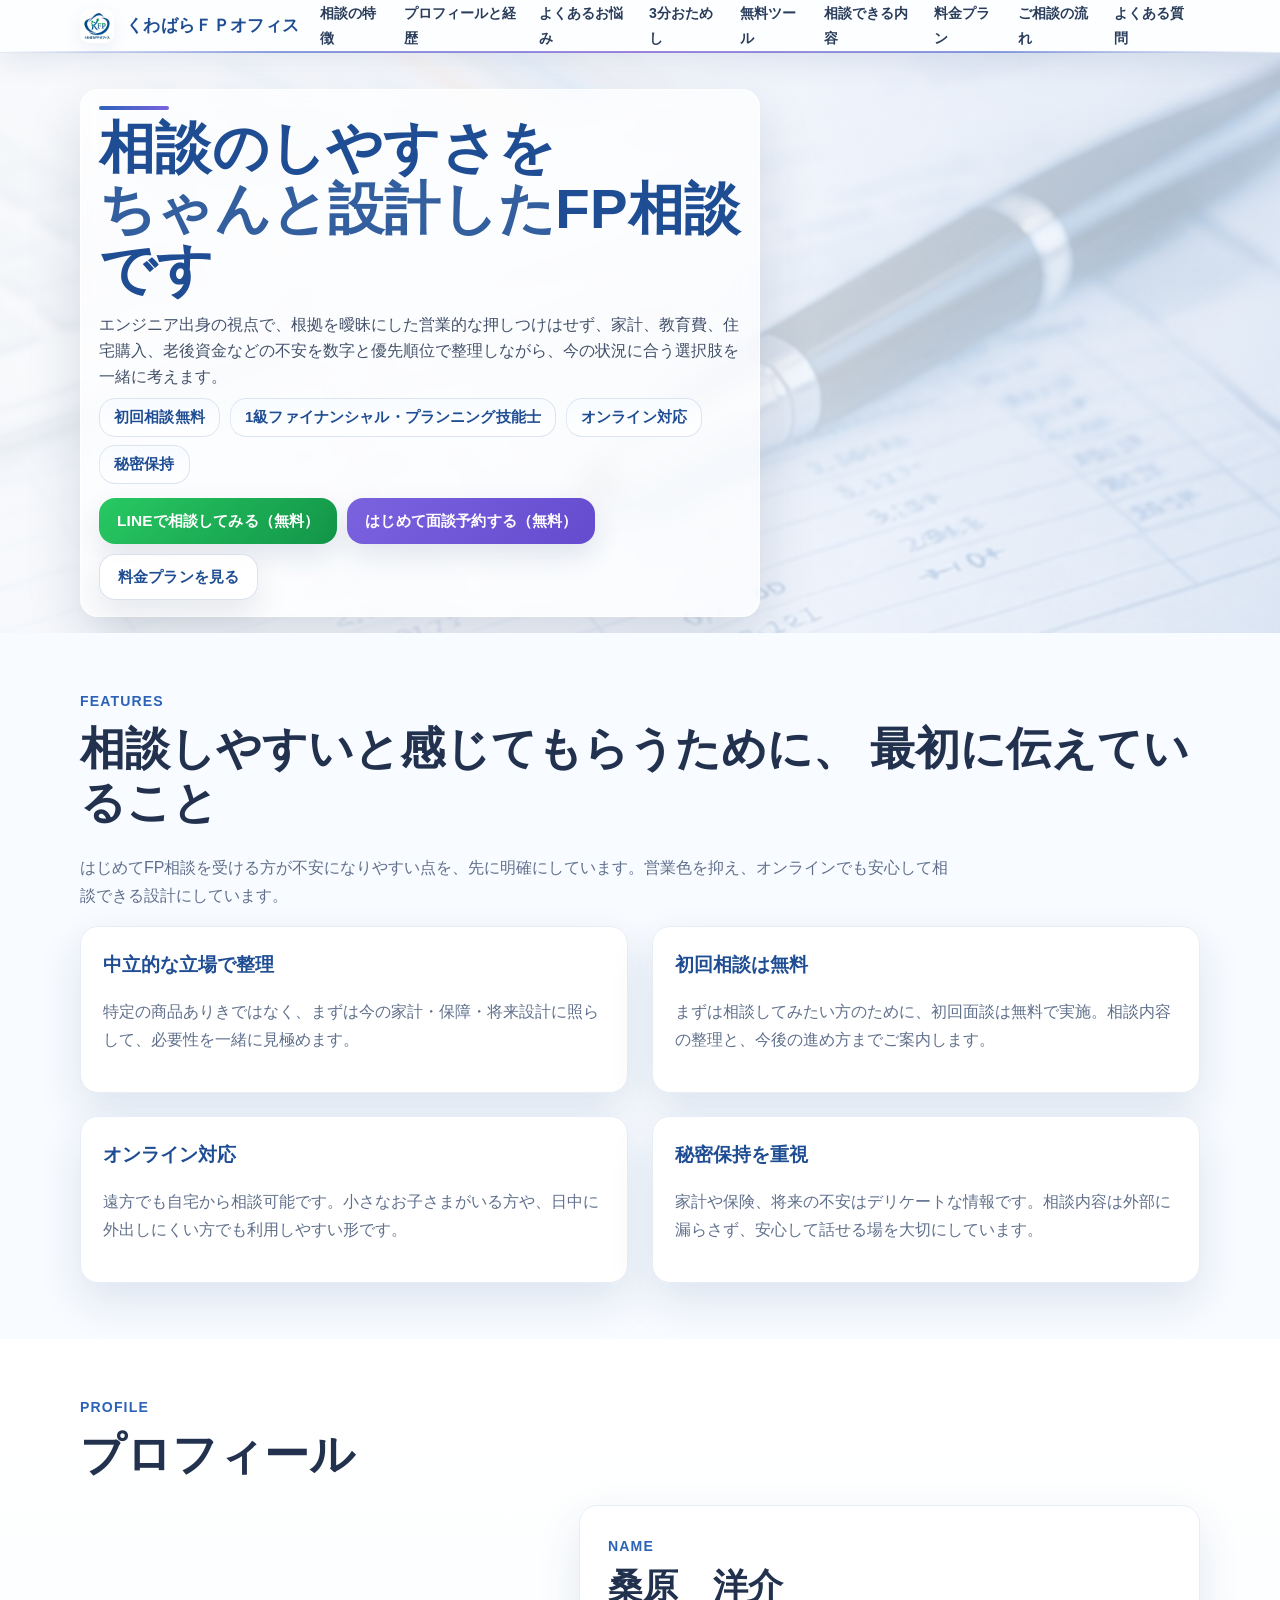
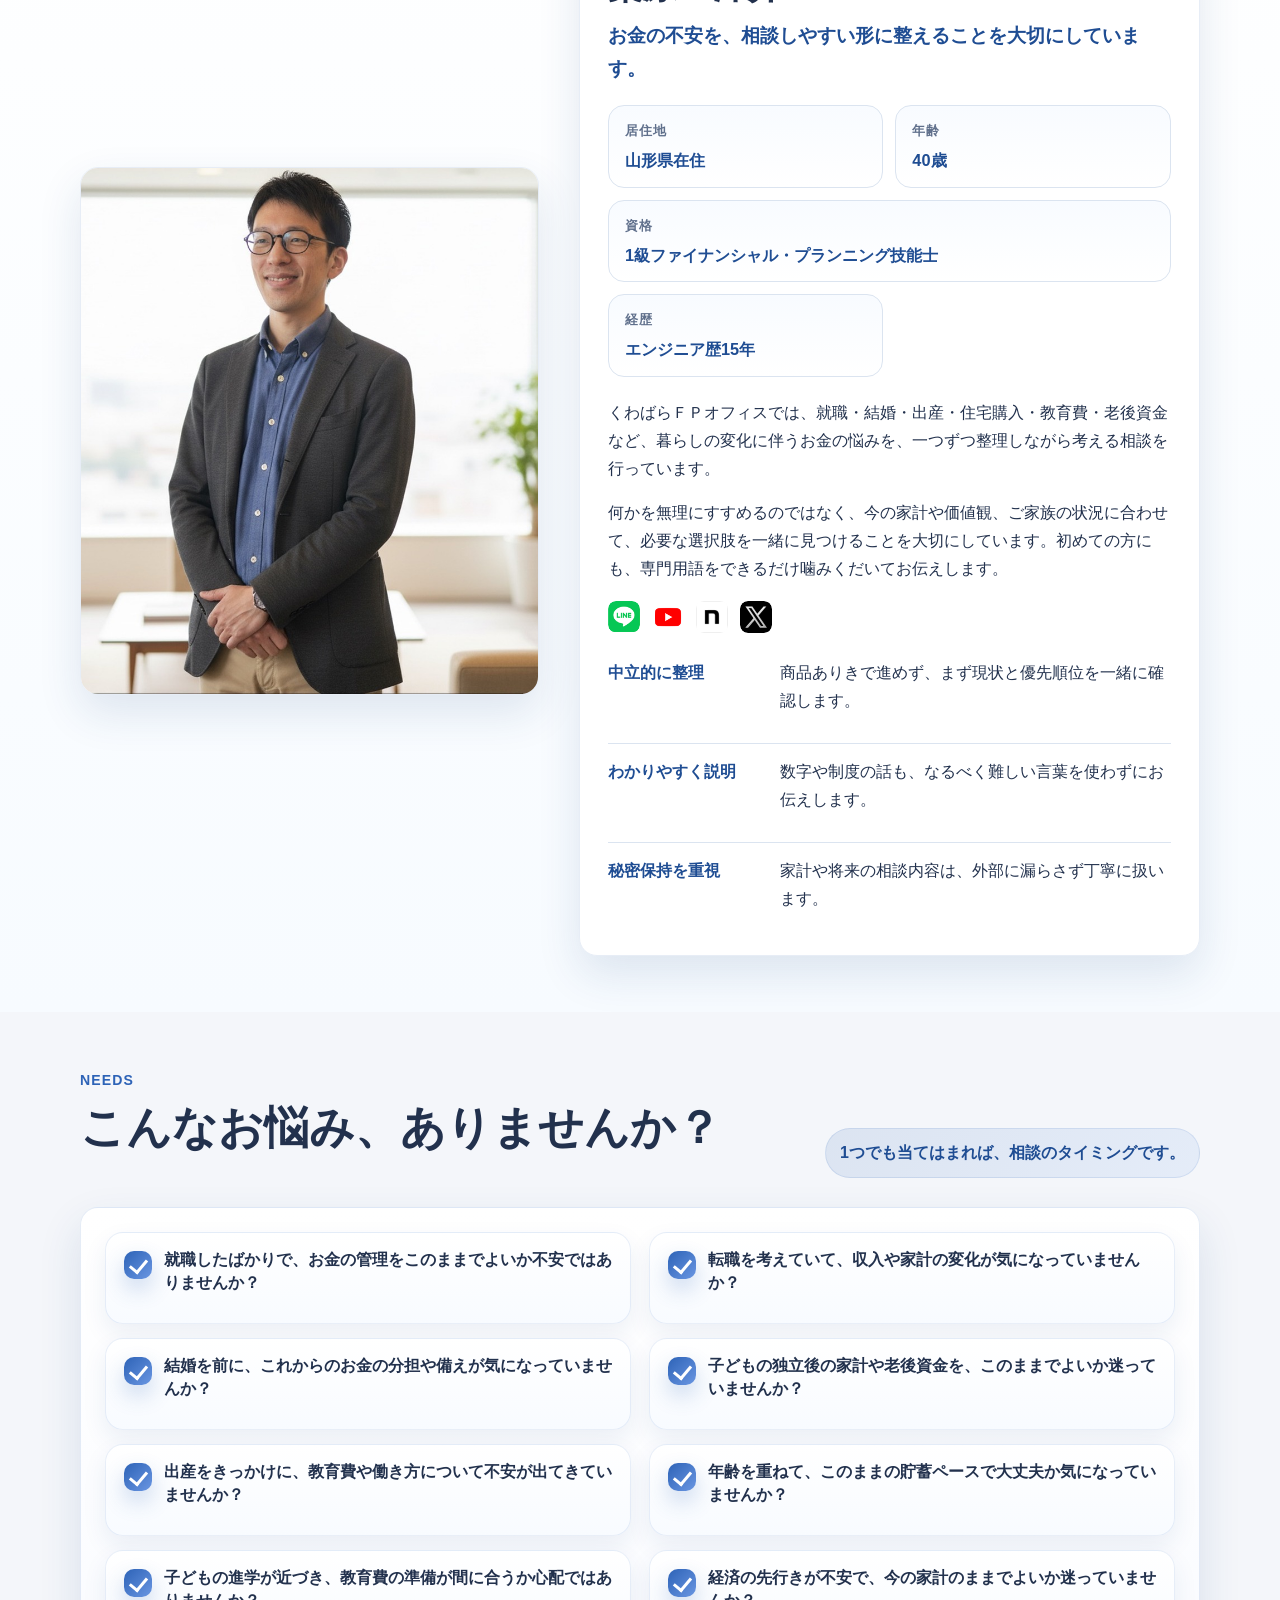
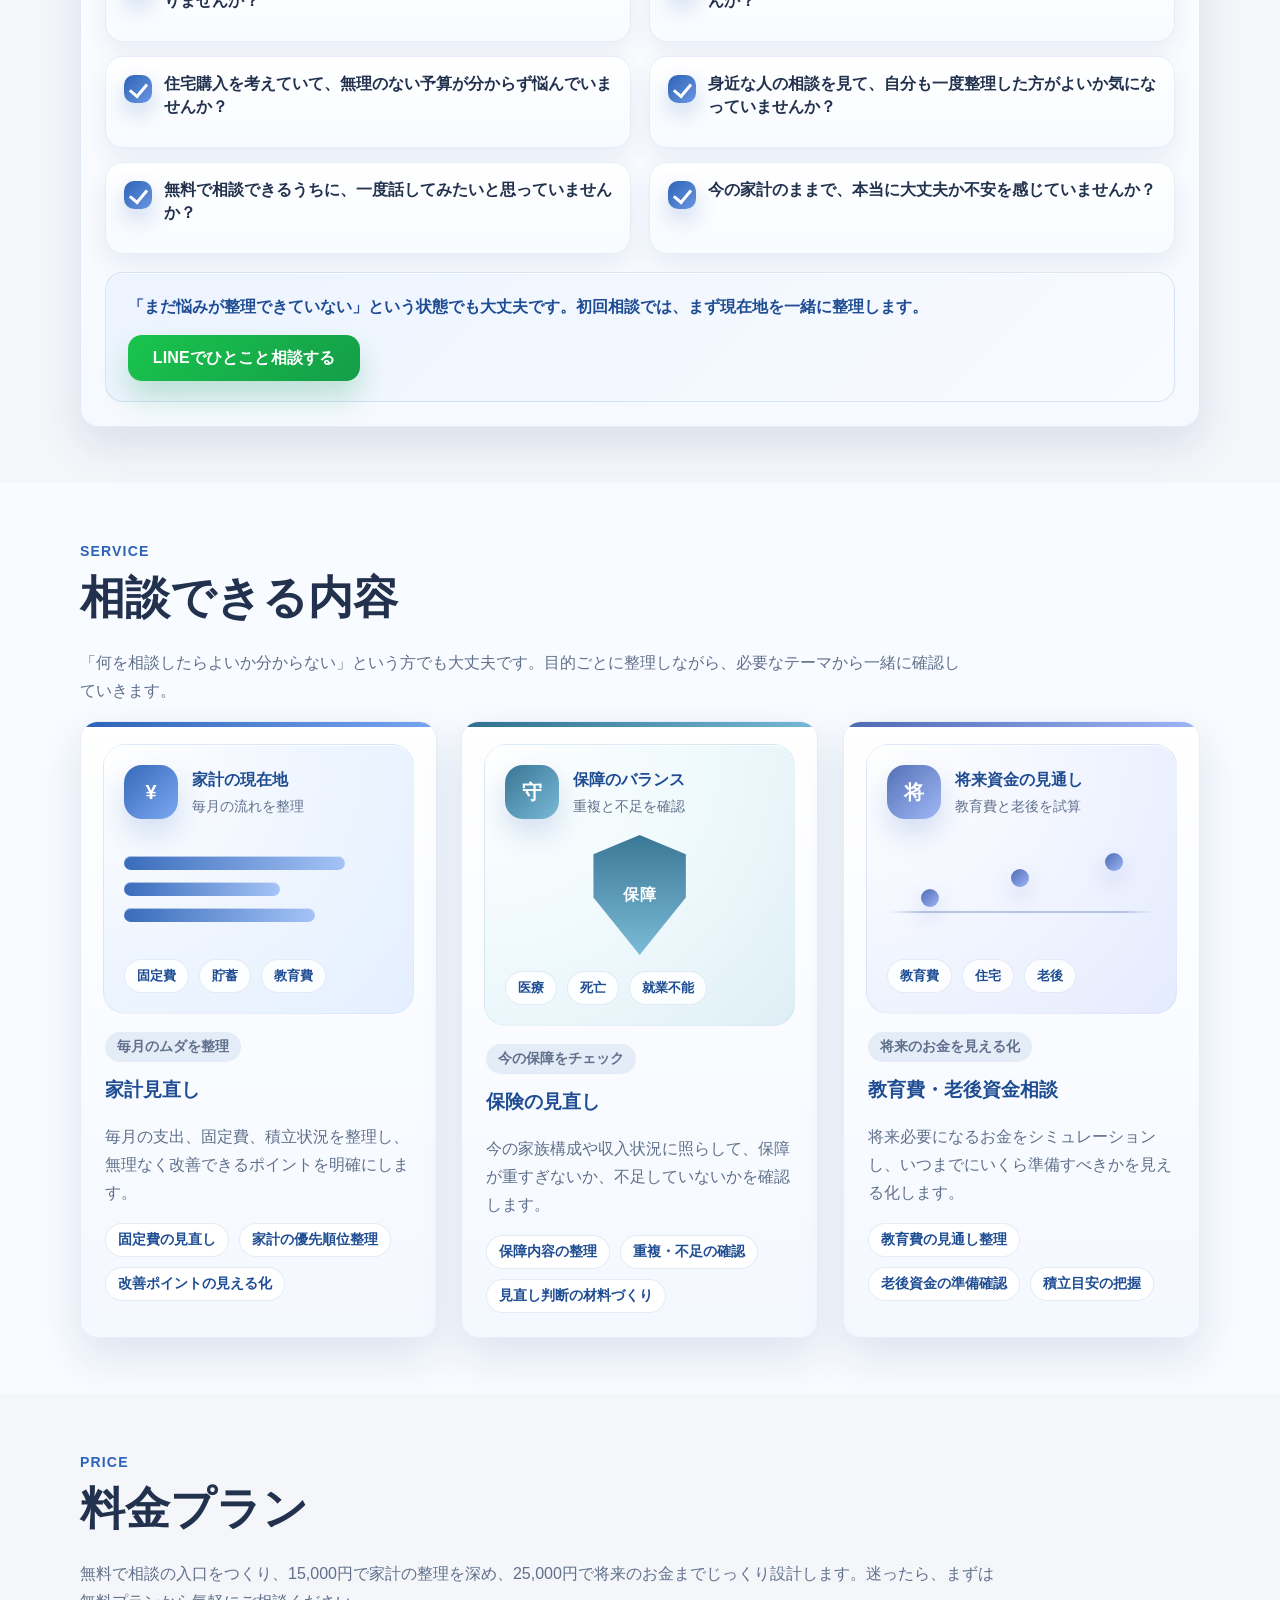
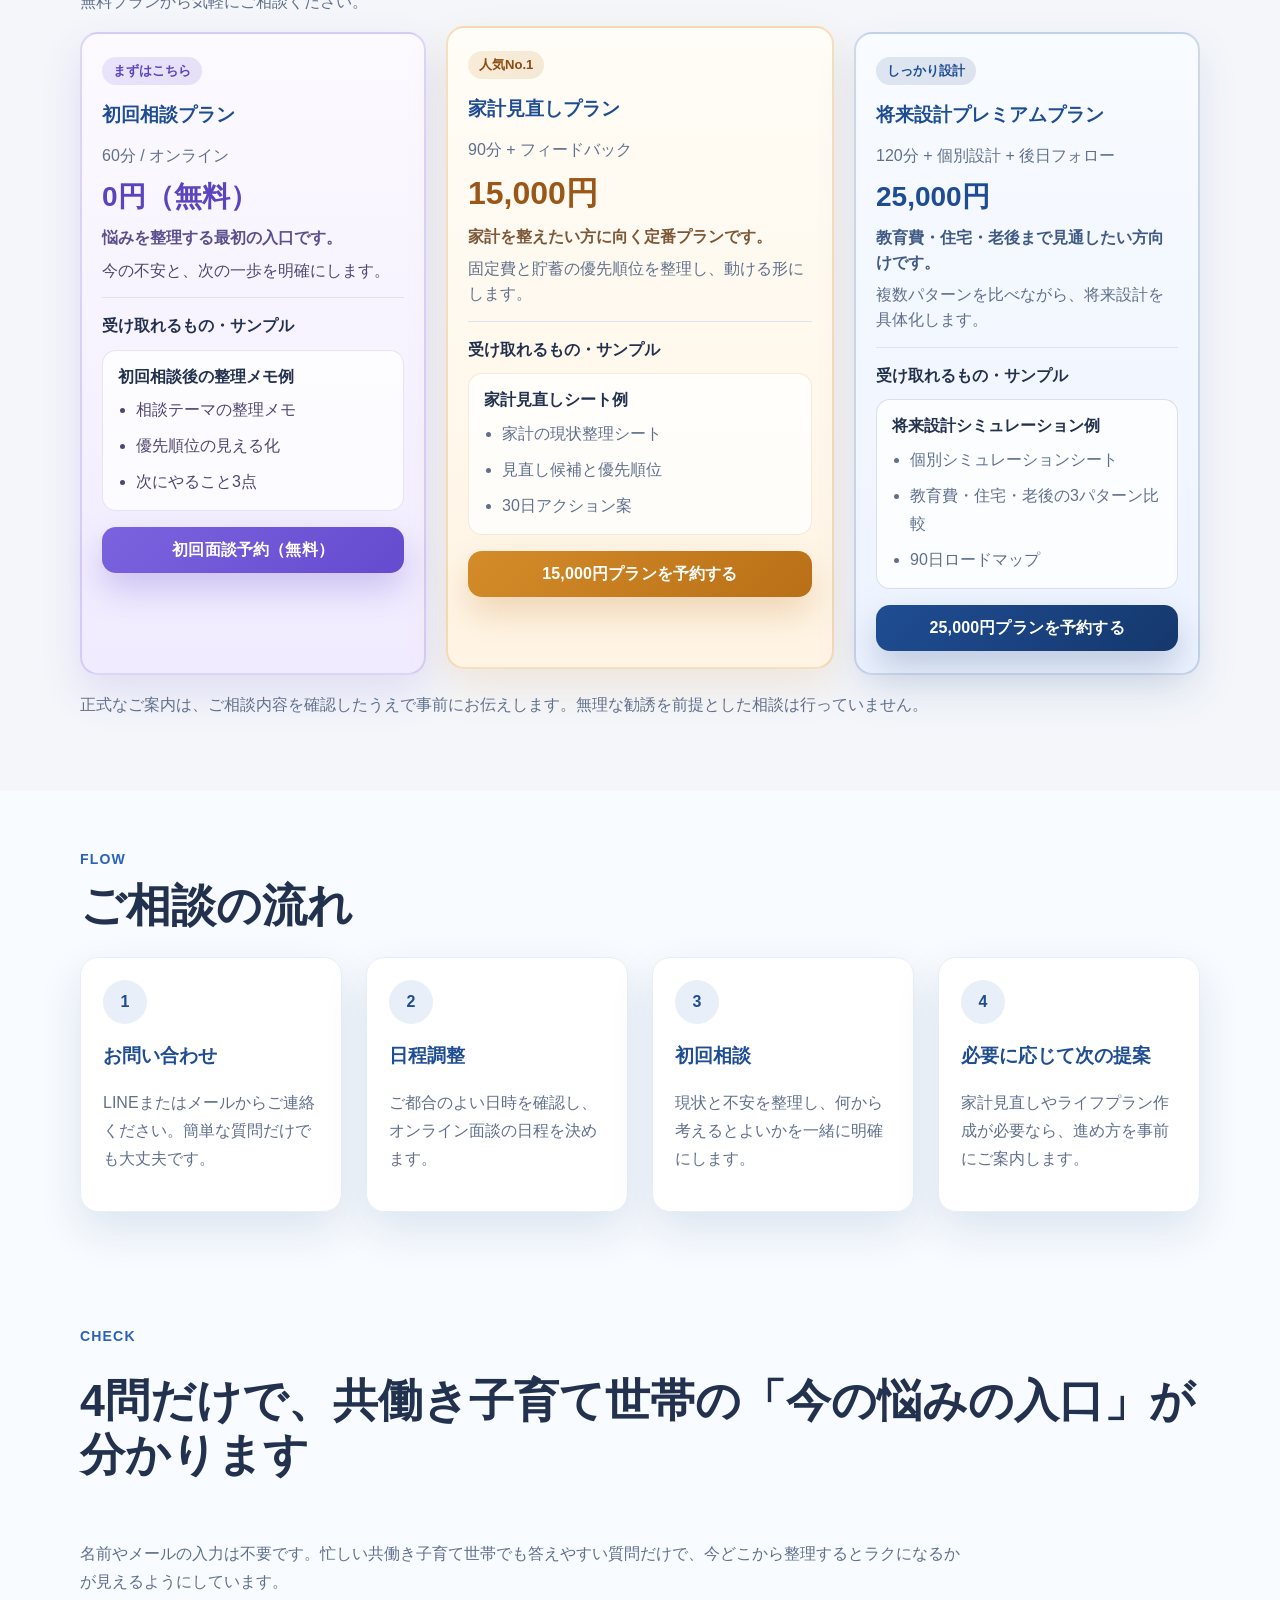
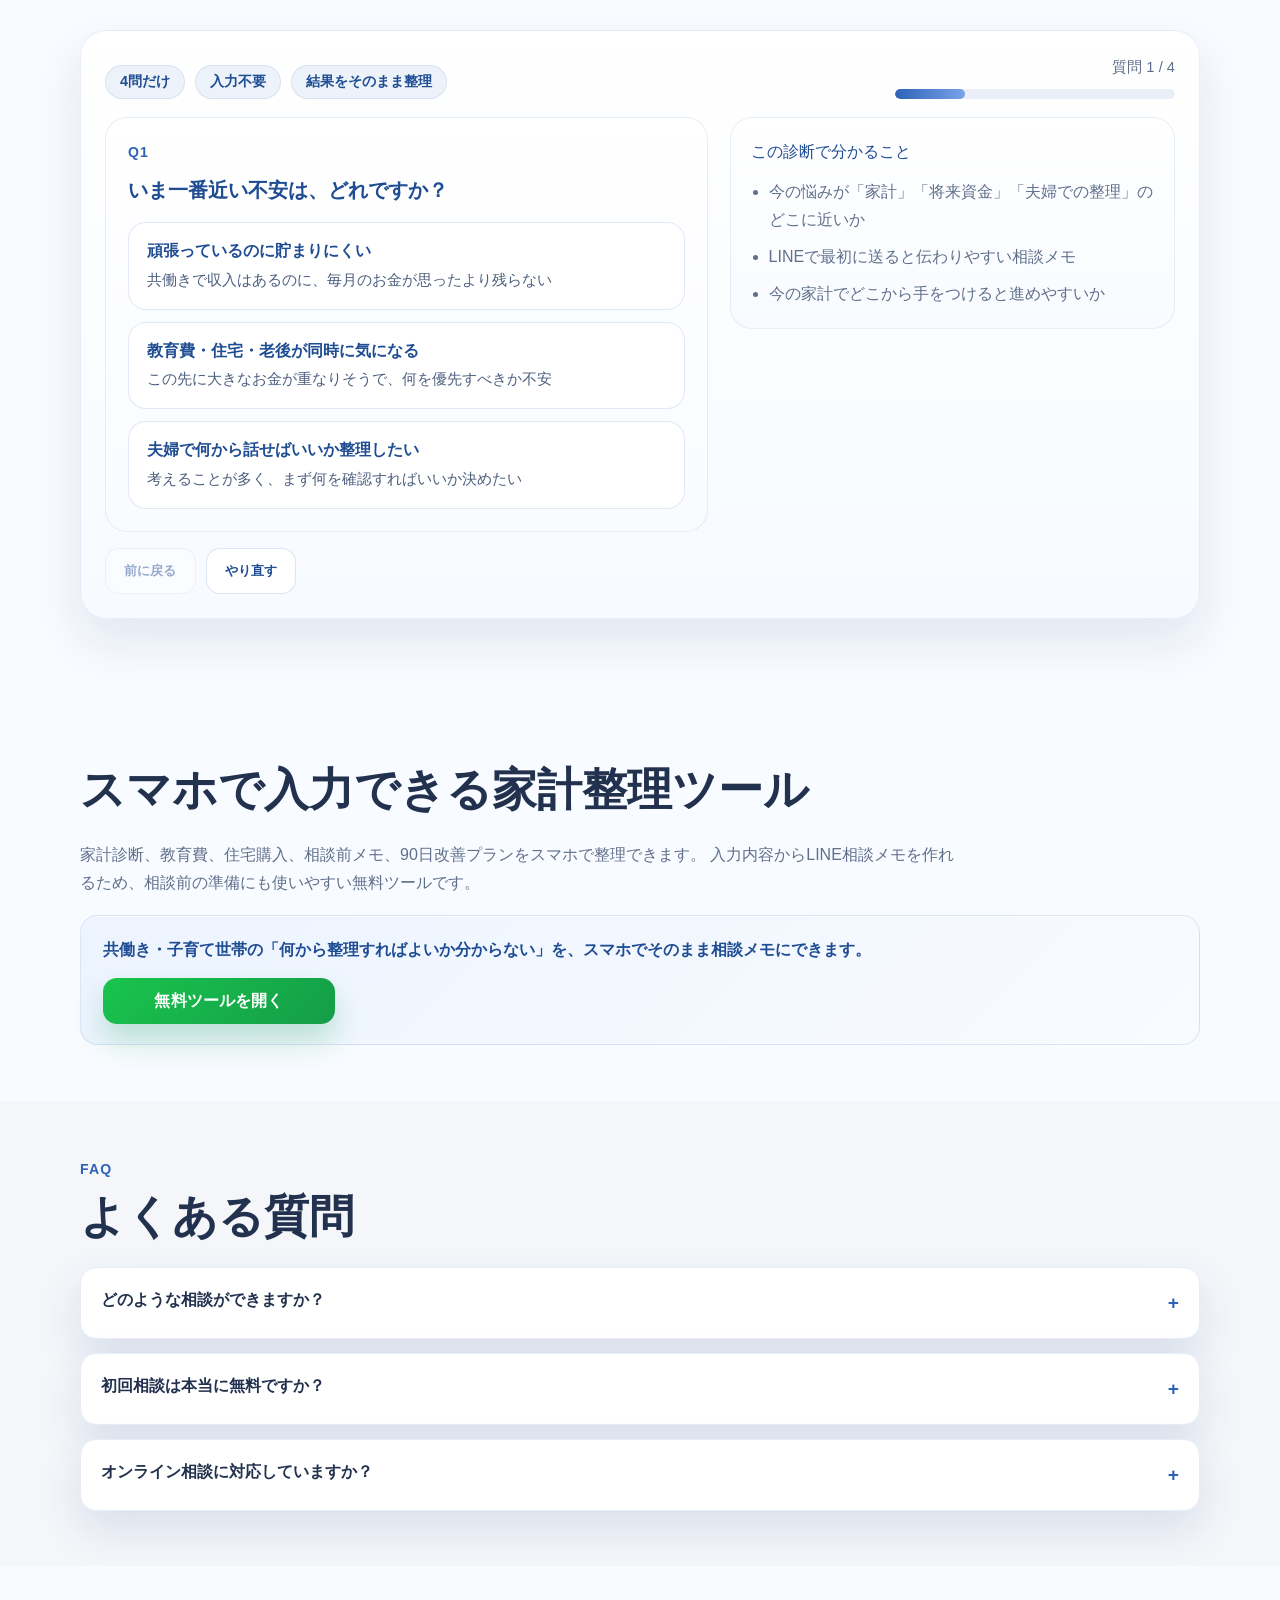
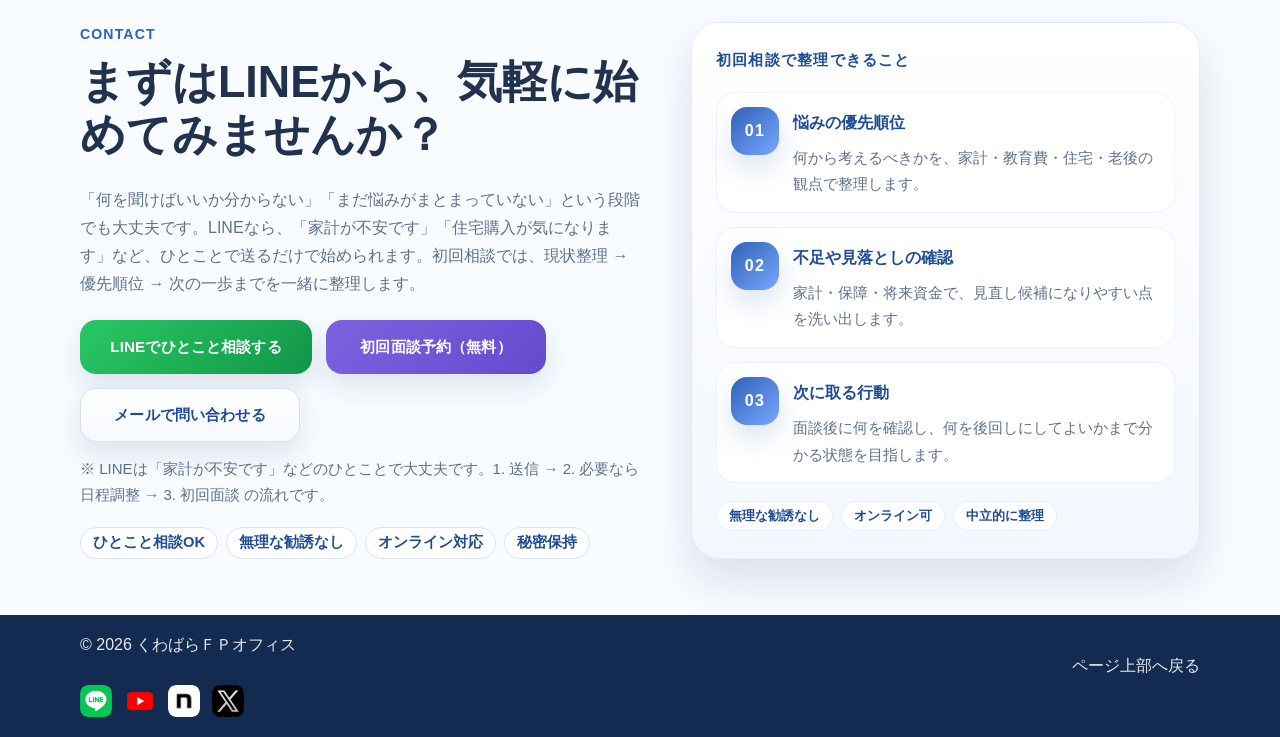
==== commit b547a90b: "Add files via upload" ====
--- a/index.html
+++ b/index.html
@@ -1,188 +1,555 @@
-<!doctype html>
+<!DOCTYPE html>
+
 <html lang="ja">
 <head>
-  <meta charset="utf-8" />
-  <meta name="viewport" content="width=device-width, initial-scale=1" />
-  <title>くわばらFPオフィス | 共働き子育て世帯のLINE相談に強いFP相談</title>
-  <meta name="description" content="共働き子育て世帯の家計、教育費、住宅購入、老後資金の不安を整理するFP相談。LINEでひとこと送るだけで始められます。無料スマホ入力ツールも用意しています。" />
-  <meta property="og:title" content="くわばらFPオフィス | 共働き子育て世帯のLINE相談に強いFP相談" />
-  <meta property="og:description" content="家計、教育費、住宅購入、老後資金の不安を、共働き子育て世帯向けに整理するFP相談です。" />
-  <meta property="og:type" content="website" />
-  <meta property="og:url" content="https://kuwabara-fp.github.io/" />
-  <meta property="og:image" content="./og-fallback.png" />
-  <meta name="theme-color" content="#1f4d93" />
-  <link rel="stylesheet" href="./style.css" />
-</head>
-<body>
-  <header class="site-header" id="top">
-    <div class="container header-inner">
-      <a class="brand" href="#top">くわばらFPオフィス</a>
-      <button class="menu-toggle" type="button" aria-controls="global-nav" aria-expanded="false">メニュー</button>
-      <nav class="global-nav" id="global-nav" aria-label="グローバルナビゲーション">
-        <a href="#features">相談の特徴</a>
-        <a href="#needs">よくある悩み</a>
-        <a href="#tools">無料ツール</a>
-        <a href="#flow">流れ</a>
-        <a href="#contact">LINE相談</a>
-      </nav>
+<meta charset="utf-8"/>
+<!-- Google tag (gtag.js) -->
+<script async="" src="https://www.googletagmanager.com/gtag/js?id=G-1JC672H652"></script>
+<script>
+    window.dataLayer = window.dataLayer || [];
+    function gtag(){dataLayer.push(arguments);}
+    gtag('js', new Date());
+
+    gtag('config', 'G-1JC672H652');
+  </script>
+<meta content="width=device-width, initial-scale=1.0" name="viewport"/>
+<title>くわばらＦＰオフィス | 初回相談無料・オンライン対応のFP相談</title>
+<meta content="くわばらＦＰオフィスは、家計・教育費・住宅購入・老後資金の悩みを整理するFP相談サービスです。初回相談無料、オンライン対応、中立的な立場でライフプランを見える化します。" name="description"/>
+<meta content="くわばらＦＰオフィス | 初回相談無料・オンライン対応のFP相談" property="og:title"/>
+<meta content="家計・教育費・住宅購入・老後資金の悩みを、初回無料で整理できるオンライン対応のFP相談です。" property="og:description"/>
+<meta content="website" property="og:type"/>
+<meta content="https://kuwabara-fp.github.io/" property="og:url"/>
+<meta content="https://kuwabara-fp.github.io/favicon.png" property="og:image"/>
+<meta content="image/png" property="og:image:type"/>
+<meta content="192" property="og:image:width"/>
+<meta content="192" property="og:image:height"/>
+<meta content="ja_JP" property="og:locale"/>
+<link href="https://kuwabara-fp.github.io/" rel="canonical"/><link as="image" href="./hero-bg-clean.jpg" rel="preload"/><meta content="#1f4d93" name="theme-color"/>
+<link href="./apple-touch-icon.png" rel="apple-touch-icon" sizes="180x180"/>
+<link href="./favicon.ico" rel="icon" type="image/x-icon"/>
+<link href="./favicon.png" rel="icon" sizes="192x192" type="image/png"/>
+<link href="style.css" rel="stylesheet"/>
+<link href="mini-tools.css" rel="stylesheet"/><link href="style_patch.css" rel="stylesheet"/>
+<meta content="くわばらＦＰオフィスのロゴ画像" property="og:image:alt"/><meta content="くわばらＦＰオフィス" property="og:site_name"/><meta content="summary" name="twitter:card"/><meta content="くわばらＦＰオフィス | 初回相談無料・オンライン対応のFP相談" name="twitter:title"/><meta content="家計・教育費・住宅購入・老後資金の悩みを、初回無料で整理できるオンライン対応のFP相談です。" name="twitter:description"/><meta content="https://kuwabara-fp.github.io/favicon.png" name="twitter:image"/><meta content="index,follow,max-image-preview:large,max-snippet:-1,max-video-preview:-1" name="robots"/><script data-seo="structured-data" type="application/ld+json">{"@context":"https://schema.org","@graph":[{"@type":"WebSite","name":"くわばらＦＰオフィス","url":"https://kuwabara-fp.github.io/","inLanguage":"ja-JP"},{"@type":["ProfessionalService","FinancialService"],"name":"くわばらＦＰオフィス","url":"https://kuwabara-fp.github.io/","image":"https://kuwabara-fp.github.io/profile-photo.jpg","logo":"https://kuwabara-fp.github.io/apple-touch-icon.png","description":"家計・教育費・住宅購入・老後資金の悩みを整理する、初回相談無料・オンライン対応のFP相談サービス。","areaServed":"JP","priceRange":"初回相談無料","sameAs":["https://lin.ee/rTetBKJ","https://youtube.com/@1e240k?si=uDjklptJoXEi2mPi","https://note.com/fp_yosuke","https://x.com/fp_yosuke?s=21"]},{"@type":"FAQPage","mainEntity":[{"@type":"Question","name":"どのような相談ができますか？","acceptedAnswer":{"@type":"Answer","text":"家計の見直し、教育費、住宅購入、老後資金など、お金まわりの悩み整理に対応しています。"}},{"@type":"Question","name":"初回相談は本当に無料ですか？","acceptedAnswer":{"@type":"Answer","text":"はい。初回面談は無料です。現状整理と今後の進め方の確認を中心に行います。"}},{"@type":"Question","name":"オンライン相談に対応していますか？","acceptedAnswer":{"@type":"Answer","text":"はい。オンライン対応です。ご自宅から相談しやすい形でご利用いただけます。"}}]}]}</script></head>
+<body data-line-fallback-url="https://lin.ee/rTetBKJ" data-line-oa-id="@771xcevp">
+<header class="site-header" id="top">
+<div class="container header-inner">
+<a class="brand" href="#top"><span aria-hidden="true" class="brand-mark"><img alt="" src="./favicon.png"/></span><span class="brand-text">くわばらＦＰオフィス</span></a>
+<button aria-controls="global-nav" aria-expanded="false" class="menu-toggle" type="button">メニュー</button>
+<nav aria-label="グローバルナビゲーション" class="global-nav" id="global-nav">
+<a href="#reasons">相談の特徴</a>
+<a href="#profile">プロフィールと経歴</a>
+<a href="#needs">よくあるお悩み</a>
+<a href="#precheck">3分おためし</a>
+<a href="./fp-smartphone-input.html">無料ツール</a>
+<a href="#services">相談できる内容</a>
+<a href="#fees">料金プラン</a>
+<a href="#flow">ご相談の流れ</a>
+<a href="#faq">よくある質問</a>
+</nav>
+</div>
+</header>
+<main>
+<section class="hero">
+<div class="hero-overlay"></div>
+<div class="container hero-grid">
+<div class="hero-copy">
+<h1 class="reveal delay-2">相談のしやすさを<span>ちゃんと設計した</span>FP相談です</h1>
+<p class="hero-text reveal delay-3">エンジニア出身の視点で、根拠を曖昧にした営業的な押しつけはせず、家計、教育費、住宅購入、老後資金などの不安を数字と優先順位で整理しながら、今の状況に合う選択肢を一緒に考えます。</p>
+<div class="hero-badges reveal delay-4" aria-label="安心して相談できる理由">
+<span>初回相談無料</span>
+<span>1級ファイナンシャル・プランニング技能士</span>
+<span>オンライン対応</span>
+<span>秘密保持</span>
+</div>
+<div class="hero-buttons reveal delay-4">
+<a class="button line lift-on-hover" href="https://lin.ee/rTetBKJ" rel="noopener noreferrer" target="_blank"><span>LINEで相談してみる（無料）</span></a>
+<a class="button reserve lift-on-hover reserve-free" href="https://app.spirinc.com/t/i51z4D0myb7D1Fd-R63M6/as/he_EM0oRj1WhJec_xsWiC/confirm" rel="noopener noreferrer" target="_blank"><span>はじめて面談予約する（無料）</span></a>
+<a class="button ghost lift-on-hover" href="#fees">料金プランを見る</a>
+</div>
+</div>
+</div>
+</section>
+<section class="section section-soft" id="reasons">
+<div class="container">
+<p class="section-label reveal">FEATURES</p>
+<h2 class="reveal">相談しやすいと感じてもらうために、
+          最初に伝えていること</h2>
+<p class="section-intro reveal">はじめてFP相談を受ける方が不安になりやすい点を、先に明確にしています。営業色を抑え、オンラインでも安心して相談できる設計にしています。</p>
+<div class="reason-cards">
+<article class="reason-card reveal stagger-2 lift-on-hover">
+<h3>中立的な立場で整理</h3>
+<p>特定の商品ありきではなく、まずは今の家計・保障・将来設計に照らして、必要性を一緒に見極めます。</p>
+</article>
+<article class="reason-card reveal stagger-3 lift-on-hover">
+<h3>初回相談は無料</h3>
+<p>まずは相談してみたい方のために、初回面談は無料で実施。相談内容の整理と、今後の進め方までご案内します。</p>
+</article>
+<article class="reason-card reveal stagger-5 lift-on-hover">
+<h3>オンライン対応</h3>
+<p>遠方でも自宅から相談可能です。小さなお子さまがいる方や、日中に外出しにくい方でも利用しやすい形です。</p>
+</article>
+<article class="reason-card reveal stagger-6 lift-on-hover">
+<h3>秘密保持を重視</h3>
+<p>家計や保険、将来の不安はデリケートな情報です。相談内容は外部に漏らさず、安心して話せる場を大切にしています。</p>
+</article>
+</div>
+</div>
+</section>
+<section class="section profile-section" id="profile">
+<div class="container">
+<p class="section-label reveal">PROFILE</p>
+<h2 class="reveal">プロフィール</h2>
+<div class="profile-grid">
+<div class="profile-photo-wrap reveal stagger-1">
+<img alt="くわばらＦＰオフィスのプロフィール写真" height="1200" src="./profile-photo.jpg" width="820"/>
+</div>
+<div class="profile-copy reveal stagger-2">
+<p class="section-label profile-name-label">NAME</p>
+<h3 class="profile-name">桑原　洋介</h3>
+<p class="profile-lead">お金の不安を、相談しやすい形に整えることを大切にしています。</p>
+<div class="profile-facts">
+<div class="profile-fact">
+<span class="fact-label">居住地</span>
+<strong>山形県在住</strong>
+</div>
+<div class="profile-fact">
+<span class="fact-label">年齢</span>
+<strong><span data-birth="1986-09-19" id="age-display">39</span>歳</strong>
+</div>
+<div class="profile-fact profile-fact-wide">
+<span class="fact-label">資格</span>
+<strong>1級ファイナンシャル・プランニング技能士</strong>
+</div>
+<div class="profile-fact">
+<span class="fact-label">経歴</span>
+<strong>エンジニア歴15年</strong>
+</div>
+</div>
+<p>くわばらＦＰオフィスでは、就職・結婚・出産・住宅購入・教育費・老後資金など、暮らしの変化に伴うお金の悩みを、一つずつ整理しながら考える相談を行っています。</p>
+<p>何かを無理にすすめるのではなく、今の家計や価値観、ご家族の状況に合わせて、必要な選択肢を一緒に見つけることを大切にしています。初めての方にも、専門用語をできるだけ噛みくだいてお伝えします。</p>
+<div aria-label="桑原洋介の発信リンク" class="profile-links"><a aria-label="LINEで友だち追加" class="social-logo-btn social-logo-btn-line" href="https://lin.ee/rTetBKJ" rel="noopener noreferrer" target="_blank"><img alt="" aria-hidden="true" src="./line_icon_original_crop.png"/><span class="sr-only">LINEで友だち追加</span></a><a aria-label="YouTube公式チャンネル" class="social-logo-btn social-logo-btn-youtube" href="https://youtube.com/@1e240k?si=uDjklptJoXEi2mPi" rel="noopener noreferrer" target="_blank"><img alt="" aria-hidden="true" src="./youtube_play_icon.png"/><span class="sr-only">YouTube公式チャンネル</span></a><a aria-label="noteの記事" class="social-logo-btn social-logo-btn-note" href="https://note.com/fp_yosuke" rel="noopener noreferrer" target="_blank"><img alt="" aria-hidden="true" src="./note_icon_square_profile.png"/><span class="sr-only">noteの記事</span></a><a aria-label="Xの投稿" class="social-logo-btn social-logo-btn-x" href="https://x.com/fp_yosuke?s=21" rel="noopener noreferrer" target="_blank"><img alt="" aria-hidden="true" src="./x_icon_512.png"/><span class="sr-only">Xの投稿</span></a></div>
+<ul class="profile-points">
+<li><strong>中立的に整理</strong><span>商品ありきで進めず、まず現状と優先順位を一緒に確認します。</span></li>
+<li><strong>わかりやすく説明</strong><span>数字や制度の話も、なるべく難しい言葉を使わずにお伝えします。</span></li>
+<li><strong>秘密保持を重視</strong><span>家計や将来の相談内容は、外部に漏らさず丁寧に扱います。</span></li>
+</ul>
+</div>
+</div>
+</div>
+</section>
+<section class="section" id="needs">
+<div class="container">
+<div class="section-head reveal">
+<div>
+<p class="section-label">NEEDS</p>
+<h2>こんなお悩み、ありませんか？</h2>
+</div>
+<div class="head-note">1つでも当てはまれば、相談のタイミングです。</div>
+</div>
+<div class="needs-box reveal">
+<div class="needs-grid">
+<div class="need-item reveal stagger-1"><span class="need-check"></span><span>就職したばかりで、お金の管理をこのままでよいか不安ではありませんか？</span></div>
+<div class="need-item reveal stagger-2"><span class="need-check"></span><span>転職を考えていて、収入や家計の変化が気になっていませんか？</span></div>
+<div class="need-item reveal stagger-3"><span class="need-check"></span><span>結婚を前に、これからのお金の分担や備えが気になっていませんか？</span></div>
+<div class="need-item reveal stagger-4"><span class="need-check"></span><span>子どもの独立後の家計や老後資金を、このままでよいか迷っていませんか？</span></div>
+<div class="need-item reveal stagger-5"><span class="need-check"></span><span>出産をきっかけに、教育費や働き方について不安が出てきていませんか？</span></div>
+<div class="need-item reveal stagger-6"><span class="need-check"></span><span>年齢を重ねて、このままの貯蓄ペースで大丈夫か気になっていませんか？</span></div>
+<div class="need-item reveal stagger-1"><span class="need-check"></span><span>子どもの進学が近づき、教育費の準備が間に合うか心配ではありませんか？</span></div>
+<div class="need-item reveal stagger-2"><span class="need-check"></span><span>経済の先行きが不安で、今の家計のままでよいか迷っていませんか？</span></div>
+<div class="need-item reveal stagger-3"><span class="need-check"></span><span>住宅購入を考えていて、無理のない予算が分からず悩んでいませんか？</span></div>
+<div class="need-item reveal stagger-4"><span class="need-check"></span><span>身近な人の相談を見て、自分も一度整理した方がよいか気になっていませんか？</span></div>
+<div class="need-item reveal stagger-5"><span class="need-check"></span><span>無料で相談できるうちに、一度話してみたいと思っていませんか？</span></div>
+<div class="need-item reveal stagger-6"><span class="need-check"></span><span>今の家計のままで、本当に大丈夫か不安を感じていませんか？</span></div>
+</div>
+<div class="needs-cta reveal delay-3">
+<p>「まだ悩みが整理できていない」という状態でも大丈夫です。初回相談では、まず現在地を一緒に整理します。</p>
+<a class="button line lift-on-hover" href="https://lin.ee/rTetBKJ" rel="noopener noreferrer" target="_blank"><span>LINEでひとこと相談する</span></a>
+</div>
+</div>
+</div>
+</section>
+<section class="section section-soft" id="services">
+<div class="container">
+<p class="section-label reveal">SERVICE</p>
+<h2 class="reveal">相談できる内容</h2>
+<p class="section-intro reveal">「何を相談したらよいか分からない」という方でも大丈夫です。目的ごとに整理しながら、必要なテーマから一緒に確認していきます。</p>
+<div class="cards service-cards">
+<article class="card service-card service-card-kakei reveal stagger-1 lift-on-hover">
+<div aria-hidden="true" class="service-image-wrap service-visual service-visual-kakei">
+<div class="service-visual-head">
+<span class="service-icon-badge">¥</span>
+<div class="service-visual-copy">
+<strong>家計の現在地</strong>
+<span>毎月の流れを整理</span>
+</div>
+</div>
+<div class="service-bars">
+<span style="--w: 82%"></span>
+<span style="--w: 58%"></span>
+<span style="--w: 71%"></span>
+</div>
+<div class="service-mini-chips">
+<span>固定費</span>
+<span>貯蓄</span>
+<span>教育費</span>
+</div>
+</div>
+<p class="service-tag">毎月のムダを整理</p>
+<h3>家計見直し</h3>
+<p>毎月の支出、固定費、積立状況を整理し、無理なく改善できるポイントを明確にします。</p>
+<ul class="service-points">
+<li>固定費の見直し</li>
+<li>家計の優先順位整理</li>
+<li>改善ポイントの見える化</li>
+</ul>
+</article>
+<article class="card service-card service-card-hoken reveal stagger-2 lift-on-hover">
+<div aria-hidden="true" class="service-image-wrap service-visual service-visual-hoken">
+<div class="service-visual-head">
+<span class="service-icon-badge">守</span>
+<div class="service-visual-copy">
+<strong>保障のバランス</strong>
+<span>重複と不足を確認</span>
+</div>
+</div>
+<div class="service-shield">
+<span class="shield-main">保障</span>
+</div>
+<div class="service-mini-chips">
+<span>医療</span>
+<span>死亡</span>
+<span>就業不能</span>
+</div>
+</div>
+<p class="service-tag">今の保障をチェック</p>
+<h3>保険の見直し</h3>
+<p>今の家族構成や収入状況に照らして、保障が重すぎないか、不足していないかを確認します。</p>
+<ul class="service-points">
+<li>保障内容の整理</li>
+<li>重複・不足の確認</li>
+<li>見直し判断の材料づくり</li>
+</ul>
+</article>
+<article class="card service-card service-card-rougo reveal stagger-3 lift-on-hover">
+<div aria-hidden="true" class="service-image-wrap service-visual service-visual-rougo">
+<div class="service-visual-head">
+<span class="service-icon-badge">将</span>
+<div class="service-visual-copy">
+<strong>将来資金の見通し</strong>
+<span>教育費と老後を試算</span>
+</div>
+</div>
+<div class="service-graph">
+<span class="graph-line"></span>
+<span class="graph-dot dot-1"></span>
+<span class="graph-dot dot-2"></span>
+<span class="graph-dot dot-3"></span>
+</div>
+<div class="service-mini-chips">
+<span>教育費</span>
+<span>住宅</span>
+<span>老後</span>
+</div>
+</div>
+<p class="service-tag">将来のお金を見える化</p>
+<h3>教育費・老後資金相談</h3>
+<p>将来必要になるお金をシミュレーションし、いつまでにいくら準備すべきかを見える化します。</p>
+<ul class="service-points">
+<li>教育費の見通し整理</li>
+<li>老後資金の準備確認</li>
+<li>積立目安の把握</li>
+</ul>
+</article>
+</div>
+</div>
+</section>
+<section class="section" id="fees">
+<div class="container">
+<p class="section-label reveal">PRICE</p>
+<h2 class="reveal">料金プラン</h2>
+<p class="section-intro reveal">無料で相談の入口をつくり、15,000円で家計の整理を深め、25,000円で将来のお金までじっくり設計します。迷ったら、まずは無料プランから気軽にご相談ください。</p>
+<div class="pricing-cards pricing-cards-three">
+<article class="pricing-card pricing-card-free reveal stagger-1 lift-on-hover">
+<p class="plan-badge plan-badge-free">まずはこちら</p>
+<h3>初回相談プラン</h3>
+<p class="plan-time">60分 / オンライン</p>
+<p class="plan-price">0円（無料）</p>
+<p class="plan-note">悩みを整理する最初の入口です。</p>
+<p class="plan-copy">今の不安と、次の一歩を明確にします。</p>
+<div class="plan-block plan-block-merged">
+<h4>受け取れるもの・サンプル</h4>
+<div class="plan-sample-box">
+<p class="plan-sample-title">初回相談後の整理メモ例</p>
+<ul class="plan-sample-list">
+<li>相談テーマの整理メモ</li>
+<li>優先順位の見える化</li>
+<li>次にやること3点</li>
+</ul>
+</div>
+</div>
+<div class="plan-actions">
+<a class="button reserve lift-on-hover reserve-free" href="https://app.spirinc.com/t/i51z4D0myb7D1Fd-R63M6/as/he_EM0oRj1WhJec_xsWiC/confirm" rel="noopener noreferrer" target="_blank"><span>初回面談予約（無料）</span></a>
+</div>
+</article>
+<article class="pricing-card featured reveal stagger-2 lift-on-hover">
+<p class="plan-badge">人気No.1</p>
+<h3>家計見直しプラン</h3>
+<p class="plan-time">90分 + フィードバック</p>
+<p class="plan-price">15,000円</p>
+<p class="plan-note">家計を整えたい方に向く定番プランです。</p>
+<p class="plan-copy">固定費と貯蓄の優先順位を整理し、動ける形にします。</p>
+<div class="plan-block plan-block-merged">
+<h4>受け取れるもの・サンプル</h4>
+<div class="plan-sample-box">
+<p class="plan-sample-title">家計見直しシート例</p>
+<ul class="plan-sample-list">
+<li>家計の現状整理シート</li>
+<li>見直し候補と優先順位</li>
+<li>30日アクション案</li>
+</ul>
+</div>
+</div>
+<div class="plan-actions">
+<a class="button reserve lift-on-hover" href="https://app.spirinc.com/t/i51z4D0myb7D1Fd-R63M6/as/3a4anx7fkknRCGLpdVs7C/confirm" rel="noopener noreferrer" target="_blank"><span>15,000円プランを予約する</span></a>
+</div>
+</article>
+<article class="pricing-card pricing-card-premium reveal stagger-3 lift-on-hover">
+<p class="plan-badge plan-badge-soft">しっかり設計</p>
+<h3>将来設計プレミアムプラン</h3>
+<p class="plan-time">120分 + 個別設計 + 後日フォロー</p>
+<p class="plan-price">25,000円</p>
+<p class="plan-note">教育費・住宅・老後まで見通したい方向けです。</p>
+<p class="plan-copy">複数パターンを比べながら、将来設計を具体化します。</p>
+<div class="plan-block plan-block-merged">
+<h4>受け取れるもの・サンプル</h4>
+<div class="plan-sample-box">
+<p class="plan-sample-title">将来設計シミュレーション例</p>
+<ul class="plan-sample-list">
+<li>個別シミュレーションシート</li>
+<li>教育費・住宅・老後の3パターン比較</li>
+<li>90日ロードマップ</li>
+</ul>
+</div>
+</div>
+<div class="plan-actions">
+<a class="button mail lift-on-hover" href="https://app.spirinc.com/t/i51z4D0myb7D1Fd-R63M6/as/oEa_Nfm5Fnm1v_IjSLdD-/confirm" rel="noopener noreferrer" target="_blank"><span>25,000円プランを予約する</span></a>
+</div>
+</article>
+</div>
+<p class="note reveal">正式なご案内は、ご相談内容を確認したうえで事前にお伝えします。無理な勧誘を前提とした相談は行っていません。</p>
+</div>
+</section>
+<section class="section section-soft" id="flow">
+<div class="container">
+<p class="section-label reveal">FLOW</p>
+<h2 class="reveal">ご相談の流れ</h2>
+<div class="steps">
+<div class="step reveal stagger-1 lift-on-hover"><span>1</span><h3>お問い合わせ</h3><p>LINEまたはメールからご連絡ください。簡単な質問だけでも大丈夫です。</p></div>
+<div class="step reveal stagger-2 lift-on-hover"><span>2</span><h3>日程調整</h3><p>ご都合のよい日時を確認し、オンライン面談の日程を決めます。</p></div>
+<div class="step reveal stagger-3 lift-on-hover"><span>3</span><h3>初回相談</h3><p>現状と不安を整理し、何から考えるとよいかを一緒に明確にします。</p></div>
+<div class="step reveal stagger-4 lift-on-hover"><span>4</span><h3>必要に応じて次の提案</h3><p>家計見直しやライフプラン作成が必要なら、進め方を事前にご案内します。</p></div>
+</div>
+</div>
+</section>
+<section class="section section-soft precheck-section" id="precheck">
+<div class="container">
+<p class="section-label reveal">CHECK</p>
+<h2 class="reveal">4問だけで、共働き子育て世帯の「今の悩みの入口」が分かります</h2>
+<p class="section-intro reveal">名前やメールの入力は不要です。忙しい共働き子育て世帯でも答えやすい質問だけで、今どこから整理するとラクになるかが見えるようにしています。</p>
+<div class="diagnostic-shell reveal">
+<div class="diagnostic-head">
+<div class="diagnostic-chip-row" aria-label="診断の特徴">
+<span class="diagnostic-chip">4問だけ</span>
+<span class="diagnostic-chip">入力不要</span>
+<span class="diagnostic-chip">結果をそのまま整理</span>
+</div>
+<div class="diagnostic-progress-wrap" aria-live="polite">
+<p class="diagnostic-progress-text" id="diag-progress-text">質問 1 / 4</p>
+<div aria-hidden="true" class="diagnostic-progress"><span id="diag-progress-bar"></span></div>
+</div>
+</div>
+<div class="diagnostic-layout">
+<form class="inline-diagnosis-form" id="inline-diagnosis-form">
+<section class="diag-step is-active" data-question="theme" data-step="1">
+<p class="diag-step-label">Q1</p>
+<h3>いま一番近い不安は、どれですか？</h3>
+<div class="diag-options">
+<button class="diag-option" data-label="頑張っているのに貯まりにくい" data-value="kakei" type="button"><strong>頑張っているのに貯まりにくい</strong><span>共働きで収入はあるのに、毎月のお金が思ったより残らない</span></button>
+<button class="diag-option" data-label="教育費・住宅・老後が同時に気になる" data-value="future" type="button"><strong>教育費・住宅・老後が同時に気になる</strong><span>この先に大きなお金が重なりそうで、何を優先すべきか不安</span></button>
+<button class="diag-option" data-label="夫婦で何から話せばいいか整理したい" data-value="start" type="button"><strong>夫婦で何から話せばいいか整理したい</strong><span>考えることが多く、まず何を確認すればいいか決めたい</span></button>
+</div>
+</section>
+<section class="diag-step" data-question="clarity" data-step="2" hidden>
+<p class="diag-step-label">Q2</p>
+<h3>今の家計や将来のお金の見え方は、どれに近いですか？</h3>
+<div class="diag-options">
+<button class="diag-option" data-label="大枠はつかめている" data-value="high" type="button"><strong>大枠はつかめている</strong><span>収入、固定費、貯蓄の流れはだいたい分かっている</span></button>
+<button class="diag-option" data-label="一部だけ分かる" data-value="mid" type="button"><strong>一部だけ分かる</strong><span>毎月の家計は分かるが、教育費や特別費までは整理しきれていない</span></button>
+<button class="diag-option" data-label="忙しくて後回しになっている" data-value="low" type="button"><strong>忙しくて後回しになっている</strong><span>子育てや仕事で手いっぱいで、落ち着いて見直す時間が取れていない</span></button>
+</div>
+</section>
+<section class="diag-step" data-question="urgency" data-step="3" hidden>
+<p class="diag-step-label">Q3</p>
+<h3>相談して、どんな状態になれると気持ちがラクになりそうですか？</h3>
+<div class="diag-options">
+<button class="diag-option" data-label="今の家計の優先順位をはっきりさせたい" data-value="high" type="button"><strong>今の家計の優先順位をはっきりさせたい</strong><span>何を残して、何を見直すかを早めに整理したい</span></button>
+<button class="diag-option" data-label="教育費・住宅・老後のバランスを見たい" data-value="mid" type="button"><strong>教育費・住宅・老後のバランスを見たい</strong><span>将来のお金をまとめて見て、安心できる目安を持ちたい</span></button>
+<button class="diag-option" data-label="夫婦で話しやすい整理メモがほしい" data-value="low" type="button"><strong>夫婦で話しやすい整理メモがほしい</strong><span>まずは家の中で共有しやすい形に整理したい</span></button>
+</div>
+</section>
+<section class="diag-step" data-question="contact" data-step="4" hidden>
+<p class="diag-step-label">Q4</p>
+<h3>最初の一歩として、いまの気持ちに近いのはどれですか？</h3>
+<div class="diag-options">
+<button class="diag-option" data-label="まずはLINEで状況を送って整理したい" data-value="line" type="button"><strong>まずはLINEで状況を送って整理したい</strong><span>いきなり面談ではなく、ひとこと送ってから考えたい</span></button>
+<button class="diag-option" data-label="面談予約をしてまとめて相談したい" data-value="reserve" type="button"><strong>面談予約をしてまとめて相談したい</strong><span>時間を確保して、家計や将来のお金を一気に整理したい</span></button>
+<button class="diag-option" data-label="まだ迷うので送る内容を整えたい" data-value="hesitate" type="button"><strong>まだ迷うので送る内容を整えたい</strong><span>相談したいが、まずは気持ちや論点を整理しておきたい</span></button>
+</div>
+</section>
+<div class="diag-nav">
+<button class="button ghost diag-prev" id="diag-prev" type="button">前に戻る</button>
+<button class="button ghost diag-reset" id="diag-reset" type="button">やり直す</button>
+</div>
+</form>
+<aside class="diagnostic-side">
+<div class="diagnostic-side-card">
+<p class="diagnostic-side-title">この診断で分かること</p>
+<ul class="diagnostic-side-list">
+<li>今の悩みが「家計」「将来資金」「夫婦での整理」のどこに近いか</li>
+<li>LINEで最初に送ると伝わりやすい相談メモ</li>
+<li>今の家計でどこから手をつけると進めやすいか</li>
+</ul>
+</div>
+<div class="diagnostic-side-card diag-result result-hidden" id="diag-result" aria-live="polite">
+<p class="result-label">DIAGNOSIS RESULT</p>
+<h3 class="diag-result-title" id="diag-result-title"></h3>
+<p class="diag-result-copy" id="diag-result-copy"></p>
+<div class="diag-summary-grid">
+<div class="diag-summary-item"><span>気になること</span><strong id="diag-summary-theme"></strong></div>
+<div class="diag-summary-item"><span>整理状況</span><strong id="diag-summary-clarity"></strong></div>
+<div class="diag-summary-item"><span>相談したい時期</span><strong id="diag-summary-urgency"></strong></div>
+<div class="diag-summary-item"><span>今の気持ち</span><strong id="diag-summary-contact"></strong></div>
+</div>
+<div class="diag-message-card">
+<p class="diag-message-label">このまま送れる相談メモ</p>
+<textarea id="diag-line-message" readonly rows="8"></textarea>
+</div>
+<div class="diag-result-actions">
+<a class="button line lift-on-hover" href="https://lin.ee/rTetBKJ" id="diag-line-link" rel="noopener noreferrer" target="_blank">診断結果をLINEで送ってみる</a>
+<a class="button reserve lift-on-hover reserve-free" href="https://app.spirinc.com/t/i51z4D0myb7D1Fd-R63M6/as/he_EM0oRj1WhJec_xsWiC/confirm" rel="noopener noreferrer" target="_blank">初回面談を予約する（無料）</a>
+<button class="button ghost" id="diag-copy" type="button">相談メモをコピー</button>
+</div>
+<p class="diag-result-note" id="diag-result-note">スマホなら、そのままLINEへ進みやすい設計です。</p>
+</div>
+</aside>
+</div>
+</div>
+</div>
+</section>
+
+
+<section class="section section-soft" id="free-tools">
+  <div class="container">
+    <p class="section-label reveal">FREE TOOL</p>
+    <h2 class="reveal">スマホで入力できる家計整理ツール</h2>
+    <p class="section-intro reveal">
+      家計診断、教育費、住宅購入、相談前メモ、90日改善プランをスマホで整理できます。
+      入力内容からLINE相談メモを作れるため、相談前の準備にも使いやすい無料ツールです。
+    </p>
+    <div class="needs-cta reveal">
+      <p>共働き・子育て世帯の「何から整理すればよいか分からない」を、スマホでそのまま相談メモにできます。</p>
+      <a class="button line lift-on-hover" href="./fp-smartphone-input.html"><span>無料ツールを開く</span></a>
     </div>
-  </header>
+  </div>
+</section>
 
-  <main>
-    <section class="hero">
-      <div class="container hero-grid">
-        <div class="hero-copy">
-          <p class="hero-kicker">共働き子育て世帯向け / 初回相談無料 / 1級FP技能士</p>
-          <h1>家計・教育費・住宅・老後の不安を、<br>LINEから整理できるFP相談です</h1>
-          <p class="hero-text">
-            教育費も住宅も老後も気になる。けれど、忙しくて何から考えるべきか分からない。
-            そんな共働き子育て世帯のために、家計の現状と優先順位を一緒に整理します。
-            エンジニア出身のFPとして、営業的に押しつけるのではなく、状況に合う選択肢を丁寧に確認します。
-          </p>
-          <div class="hero-badges" aria-label="安心材料">
-            <span>初回相談無料</span>
-            <span>1級ファイナンシャル・プランニング技能士</span>
-            <span>オンライン対応</span>
-            <span>秘密保持</span>
-          </div>
-          <div class="hero-buttons">
-            <a class="button line" href="https://lin.ee/rTetBKJ" rel="noopener noreferrer" target="_blank">LINEで相談してみる（無料）</a>
-            <a class="button reserve js-spir-link" href="https://app.spirinc.com/t/i51z4D0myb7D1Fd-R63M6/as/he_EM0oRj1WhJec_xsWiC/confirm" rel="noopener noreferrer" target="_blank">はじめて面談予約する（無料）</a>
-            <a class="button ghost" href="#tools">無料スマホ入力ツールを見る</a>
-          </div>
-          <p class="hero-note">まだ悩みがまとまっていなくても、LINEで今の状況をひとこと送れば大丈夫です。</p>
-        </div>
-      </div>
-    </section>
-
-    <section class="section" id="features">
-      <div class="container">
-        <p class="section-label">FEATURES</p>
-        <h2>共働き子育て世帯が相談しやすいように設計しています</h2>
-        <div class="feature-grid">
-          <article class="card">
-            <h3>押し売りしない整理型の相談</h3>
-            <p>エンジニア出身のFPとして、感覚ではなく、家計・教育費・住宅・老後を分けて整理します。</p>
-          </article>
-          <article class="card">
-            <h3>LINEから気軽に始められる</h3>
-            <p>いきなり完璧にまとめる必要はありません。今の不安を短く送るだけでも相談の入口になります。</p>
-          </article>
-          <article class="card">
-            <h3>共働き子育て世帯に寄せたテーマ</h3>
-            <p>教育費、住宅ローン、固定費、老後資金など、同時に気になりやすい悩みをまとめて整理します。</p>
-          </article>
-          <article class="card">
-            <h3>オンラインで完結しやすい</h3>
-            <p>仕事や子育てで時間が限られていても、自宅から相談できます。</p>
-          </article>
-        </div>
-      </div>
-    </section>
-
-    <section class="section section-soft" id="needs">
-      <div class="container">
-        <p class="section-label">NEEDS</p>
-        <h2>こんなお悩み、ありませんか？</h2>
-        <div class="needs-grid">
-          <div class="need-item">共働きなのに、思ったより貯まらない</div>
-          <div class="need-item">教育費と住宅ローンを両立できるか不安</div>
-          <div class="need-item">老後資金まで考える余裕がない</div>
-          <div class="need-item">夫婦でお金の話をすると論点が散らばる</div>
-          <div class="need-item">保険が今の家計に合っているか分からない</div>
-          <div class="need-item">まず何から整理すべきか決められない</div>
-        </div>
-      </div>
-    </section>
-
-    <section class="section tools-section" id="tools">
-      <div class="container">
-        <p class="section-label">FREE TOOLS</p>
-        <h2>スマホで入力できる無料ツールを組み込みました</h2>
-        <p class="section-intro">
-          別チャットのスマホ入力版を、このホームページ用に組み込める形で追加しています。
-          家計、教育費、住宅予算、相談前メモ、90日改善プランをスマホで入力し、そのままLINE相談メモを作れます。
-        </p>
-        <div class="tool-highlight">
-          <div class="tool-copy">
-            <h3>無料スマホ入力ツール</h3>
-            <ul>
-              <li>共働き家計見直しチェック</li>
-              <li>教育費準備シミュレーター</li>
-              <li>住宅購入ざっくり予算シート</li>
-              <li>相談前 お金の整理メモ</li>
-              <li>90日 家計改善アクションプラン</li>
-            </ul>
-            <p>入力内容をもとに、LINEに貼れる相談メモを自動生成します。</p>
-          </div>
-          <div class="tool-actions">
-            <a class="button line" href="./fp-smartphone-input.html">無料ツールを使ってみる</a>
-            <a class="button secondary" href="https://lin.ee/rTetBKJ" rel="noopener noreferrer" target="_blank">先にLINEで相談する</a>
-          </div>
-        </div>
-      </div>
-    </section>
-
-    <section class="section" id="flow">
-      <div class="container">
-        <p class="section-label">FLOW</p>
-        <h2>ご相談の流れ</h2>
-        <div class="flow-grid">
-          <article class="card"><span class="step-no">1</span><h3>LINEでひとこと送る</h3><p>まだ悩みがまとまっていなくても大丈夫です。</p></article>
-          <article class="card"><span class="step-no">2</span><h3>必要なら無料ツールで整理</h3><p>家計・教育費・住宅の入力内容を整理して相談しやすくします。</p></article>
-          <article class="card"><span class="step-no">3</span><h3>初回相談</h3><p>現状と優先順位を整理し、次の一歩を明確にします。</p></article>
-          <article class="card"><span class="step-no">4</span><h3>必要なら面談へ</h3><p>より詳しい整理が必要なら、無料面談や有料プランへ進みます。</p></article>
-        </div>
-      </div>
-    </section>
-
-    <section class="section section-soft" id="contact">
-      <div class="container contact-box">
-        <div>
-          <p class="section-label">CONTACT</p>
-          <h2>まずはLINEから、気軽に始めてみませんか？</h2>
-          <p class="contact-text">
-            「何を聞けばいいか分からない」「まだ悩みがまとまっていない」という段階でも大丈夫です。
-            LINEなら、相談したいテーマをひとことで送るだけで始められます。
-          </p>
-          <ul class="contact-points">
-            <li>初回相談無料</li>
-            <li>無理な勧誘なし</li>
-            <li>オンライン対応</li>
-            <li>秘密保持</li>
-          </ul>
-        </div>
-        <div class="contact-buttons">
-          <a class="button line" href="https://lin.ee/rTetBKJ" rel="noopener noreferrer" target="_blank">LINEで相談してみる（無料）</a>
-          <a class="button reserve js-spir-link" href="https://app.spirinc.com/t/i51z4D0myb7D1Fd-R63M6/as/he_EM0oRj1WhJec_xsWiC/confirm" rel="noopener noreferrer" target="_blank">初回面談（無料）</a>
-          <a class="button mail" href="mailto:1e240k@gmail.com">メールで問い合わせる</a>
-        </div>
-      </div>
-    </section>
-  </main>
-
-  <footer class="site-footer">
-    <div class="container footer-inner">
-      <div>
-        <p class="footer-brand">くわばらFPオフィス</p>
-        <p class="footer-copy">共働き子育て世帯の家計、教育費、住宅購入、老後資金の相談に。</p>
-        <div class="footer-links">
-          <a href="https://lin.ee/rTetBKJ" rel="noopener noreferrer" target="_blank">LINE</a>
-          <a href="https://youtube.com/@1e240k?si=uDjklptJoXEi2mPi" rel="noopener noreferrer" target="_blank">YouTube</a>
-          <a href="https://note.com/fp_yosuke" rel="noopener noreferrer" target="_blank">note</a>
-          <a href="https://x.com/fp_yosuke?s=21" rel="noopener noreferrer" target="_blank">X</a>
-        </div>
-      </div>
-      <a class="footer-top" href="#top">ページ上部へ戻る</a>
-    </div>
-  </footer>
-
-  <div class="mobile-cta">
-    <a class="mobile-cta-line" href="https://lin.ee/rTetBKJ" rel="noopener noreferrer" target="_blank">LINE相談</a>
-    <a class="mobile-cta-spir js-spir-link" href="https://app.spirinc.com/t/i51z4D0myb7D1Fd-R63M6/as/he_EM0oRj1WhJec_xsWiC/confirm" rel="noopener noreferrer" target="_blank">初回面談（無料）</a>
-    <a class="mobile-cta-mail" href="mailto:1e240k@gmail.com">メール相談</a>
-  </div>
-
-  <script src="./script.js"></script>
+<section class="section" id="faq">
+<div class="container">
+<p class="section-label reveal">FAQ</p>
+<h2 class="reveal">よくある質問</h2>
+<div class="faq-list">
+<details class="reveal stagger-1">
+<summary>どのような相談ができますか？</summary>
+<p>家計の見直し、教育費、住宅購入、老後資金など、お金まわりの悩み整理に対応しています。</p>
+</details>
+<details class="reveal stagger-2">
+<summary>初回相談は本当に無料ですか？</summary>
+<p>はい。初回面談は無料です。現状整理と今後の進め方の確認を中心に行います。</p>
+</details>
+<details class="reveal stagger-3">
+<summary>オンライン相談に対応していますか？</summary>
+<p>はい。オンライン対応です。ご自宅から相談しやすい形でご利用いただけます。</p>
+</details>
+</div>
+</div>
+</section>
+<section class="section contact-section" id="contact">
+<div aria-hidden="true" class="anchor-offset"></div>
+<div class="container contact-grid">
+<div class="reveal">
+<p class="section-label">CONTACT</p>
+<h2>まずはLINEから、気軽に始めてみませんか？</h2>
+<p class="contact-text">「何を聞けばいいか分からない」「まだ悩みがまとまっていない」という段階でも大丈夫です。LINEなら、「家計が不安です」「住宅購入が気になります」など、ひとことで送るだけで始められます。初回相談では、現状整理 → 優先順位 → 次の一歩までを一緒に整理します。</p>
+<div class="contact-buttons">
+<a class="button line lift-on-hover" href="https://lin.ee/rTetBKJ" rel="noopener noreferrer" target="_blank"><span>LINEでひとこと相談する</span></a>
+<a class="button reserve lift-on-hover reserve-free" href="https://app.spirinc.com/t/i51z4D0myb7D1Fd-R63M6/as/he_EM0oRj1WhJec_xsWiC/confirm" rel="noopener noreferrer" target="_blank"><span>初回面談予約（無料）</span></a>
+<a class="button mail lift-on-hover" href="mailto:1e240k@gmail.com"><span>メールで問い合わせる</span></a>
+</div>
+<p class="spir-note" id="spir-note">※ LINEは「家計が不安です」などのひとことで大丈夫です。1. 送信 → 2. 必要なら日程調整 → 3. 初回面談 の流れです。</p>
+<ul class="contact-points">
+<li>ひとこと相談OK</li>
+<li>無理な勧誘なし</li>
+<li>オンライン対応</li>
+<li>秘密保持</li>
+</ul>
+</div>
+<div class="contact-visual reveal delay-2">
+<div class="contact-offer-card lift-on-hover">
+<p class="contact-offer-label">初回相談で整理できること</p>
+<div class="contact-offer-items">
+<div class="contact-offer-item">
+<span class="contact-offer-no">01</span>
+<div>
+<strong>悩みの優先順位</strong>
+<p>何から考えるべきかを、家計・教育費・住宅・老後の観点で整理します。</p>
+</div>
+</div>
+<div class="contact-offer-item">
+<span class="contact-offer-no">02</span>
+<div>
+<strong>不足や見落としの確認</strong>
+<p>家計・保障・将来資金で、見直し候補になりやすい点を洗い出します。</p>
+</div>
+</div>
+<div class="contact-offer-item">
+<span class="contact-offer-no">03</span>
+<div>
+<strong>次に取る行動</strong>
+<p>面談後に何を確認し、何を後回しにしてよいかまで分かる状態を目指します。</p>
+</div>
+</div>
+</div>
+<div class="contact-offer-footer">
+<span>無理な勧誘なし</span>
+<span>オンライン可</span>
+<span>中立的に整理</span>
+</div>
+</div>
+</div>
+</div>
+</section>
+</main>
+<footer class="site-footer">
+<div class="container footer-inner">
+<div class="footer-left">
+<p>© 2026 くわばらＦＰオフィス</p>
+<div aria-label="公式リンク" class="footer-social"><a aria-label="LINEで友だち追加" class="social-logo-btn social-logo-btn-line" href="https://lin.ee/rTetBKJ" rel="noopener noreferrer" target="_blank"><img alt="" aria-hidden="true" src="./line_icon_original_crop.png"/><span class="sr-only">LINEで友だち追加</span></a><a aria-label="YouTube公式チャンネル" class="social-logo-btn social-logo-btn-youtube" href="https://youtube.com/@1e240k?si=uDjklptJoXEi2mPi" rel="noopener noreferrer" target="_blank"><img alt="" aria-hidden="true" src="./youtube_play_icon.png"/><span class="sr-only">YouTube公式チャンネル</span></a><a aria-label="noteの記事" class="social-logo-btn social-logo-btn-note" href="https://note.com/fp_yosuke" rel="noopener noreferrer" target="_blank"><img alt="" aria-hidden="true" src="./note_icon_square.png"/><span class="sr-only">noteの記事</span></a><a aria-label="Xの投稿" class="social-logo-btn social-logo-btn-x" href="https://x.com/fp_yosuke?s=21" rel="noopener noreferrer" target="_blank"><img alt="" aria-hidden="true" src="./x_icon_512.png"/><span class="sr-only">Xの投稿</span></a></div>
+</div>
+<a href="#top">ページ上部へ戻る</a>
+</div>
+</footer>
+<div class="mobile-cta"><a class="mobile-cta-button mobile-cta-line" href="https://lin.ee/rTetBKJ" rel="noopener noreferrer" target="_blank"><span>LINE相談</span></a><a class="mobile-cta-button mobile-cta-spir" href="https://app.spirinc.com/t/i51z4D0myb7D1Fd-R63M6/as/he_EM0oRj1WhJec_xsWiC/confirm" rel="noopener noreferrer" target="_blank"><span>初回面談（無料）</span></a><a class="mobile-cta-button mobile-cta-mail" href="mailto:1e240k@gmail.com"><span>メール相談</span></a></div>
+<script src="script.js"></script>
 </body>
 </html>
--- a/style.css
+++ b/style.css
@@ -1,182 +1,3168 @@
-:root{
-  --bg:#f4f6fa;
-  --surface:#ffffff;
-  --surface-soft:#f8fbff;
-  --text:#22314d;
-  --muted:#60708c;
-  --line:#dbe4f0;
-  --primary:#2d63b7;
-  --primary-dark:#1f4d93;
-  --primary-soft:#e8f0ff;
-  --line-btn:#18b93e;
-  --spir:#7c5cff;
-  --spir-dark:#6948ef;
-  --shadow:0 18px 44px rgba(28,63,122,.12);
-  --radius:18px;
-  --container:1120px;
-}
-*{box-sizing:border-box}
-html{scroll-behavior:smooth}
-body{
-  margin:0;
-  font-family:-apple-system,BlinkMacSystemFont,"Segoe UI","Hiragino Sans","Yu Gothic",sans-serif;
-  color:var(--text);
-  background:var(--bg);
-  line-height:1.75;
-}
-a{color:inherit;text-decoration:none}
-.container{width:min(calc(100% - 32px), var(--container)); margin:0 auto}
-.site-header{
-  position:sticky; top:0; z-index:1000;
-  background:rgba(20,43,81,.88); color:#fff; backdrop-filter:blur(12px);
-  border-bottom:1px solid rgba(255,255,255,.12);
-}
-.header-inner{
-  min-height:62px; display:flex; align-items:center; justify-content:space-between; gap:16px;
-}
-.brand{font-size:1.08rem; font-weight:800; letter-spacing:.02em}
-.global-nav{display:flex; gap:8px; align-items:center; font-size:.95rem}
-.global-nav a{display:inline-flex; min-height:42px; align-items:center; padding:0 12px; border-radius:999px}
-.global-nav a:hover,.global-nav a:focus-visible{background:rgba(255,255,255,.12)}
-.menu-toggle{
-  display:none; border:1px solid rgba(255,255,255,.35); background:transparent; color:#fff;
-  border-radius:999px; padding:10px 14px; font:inherit; font-weight:700;
-}
-.hero{
-  background:
-    radial-gradient(circle at top right, rgba(255,255,255,.55) 0%, rgba(255,255,255,.06) 30%, transparent 55%),
-    linear-gradient(135deg, #eef5ff 0%, #dfeaff 35%, #f7fbff 100%);
-  padding:42px 0 34px;
-  border-bottom:1px solid rgba(45,99,183,.08);
-}
-.hero-grid{display:grid; grid-template-columns:minmax(0,1fr); align-items:center}
-.hero-copy{
-  background:rgba(255,255,255,.92);
-  border:1px solid rgba(45,99,183,.12);
-  border-radius:24px;
-  box-shadow:var(--shadow);
-  padding:24px;
-}
-.hero-kicker{
-  margin:0 0 8px; color:var(--primary-dark); font-size:.84rem; font-weight:800; letter-spacing:.06em;
-}
-.hero h1{
-  margin:0; font-size:clamp(2rem, 5vw, 3.4rem); line-height:1.15; letter-spacing:-.02em;
-}
-.hero-text{margin:14px 0 0; color:#3e5277; font-size:1.02rem; max-width:760px}
-.hero-badges{
-  display:flex; flex-wrap:wrap; gap:10px; margin-top:16px;
-}
-.hero-badges span{
-  display:inline-flex; align-items:center; min-height:38px; padding:0 14px; width:auto;
-  border-radius:16px; border:1px solid var(--line);
-  background:linear-gradient(180deg,#f8fbff 0%, #ffffff 100%);
-  color:var(--primary-dark); font-size:.95rem; font-weight:800;
-}
-.hero-buttons,.contact-buttons,.cta-row{
-  display:flex; flex-wrap:wrap; gap:12px; margin-top:18px;
-}
-.hero-note{margin:12px 0 0; color:var(--muted); font-size:.94rem}
-.button{
-  display:inline-flex; align-items:center; justify-content:center;
-  min-width:220px; min-height:52px; border-radius:999px; padding:0 22px;
-  font-weight:800; letter-spacing:.01em; border:0; box-shadow:var(--shadow);
-}
-.button.line{background:var(--line-btn); color:#fff}
-.button.reserve{background:var(--spir); color:#fff}
-.button.reserve:hover{background:var(--spir-dark)}
-.button.ghost,.button.secondary{background:#fff; color:var(--primary-dark); border:1px solid rgba(45,99,183,.16); box-shadow:none}
-.button.mail{background:var(--primary); color:#fff}
-.section{padding:56px 0}
-.section-soft{background:var(--surface-soft)}
-.section-label{
-  margin:0 0 8px; color:var(--primary); font-weight:800; letter-spacing:.08em; font-size:.86rem;
-}
-.section h2{margin:0 0 18px; font-size:clamp(1.8rem, 4vw, 2.6rem); line-height:1.2}
-.section-intro{margin:0; color:var(--muted); max-width:820px}
-.feature-grid,.flow-grid{
-  display:grid; gap:18px; grid-template-columns:repeat(2,minmax(0,1fr)); margin-top:24px;
-}
-.card{
-  background:#fff; border-radius:18px; border:1px solid #e7edf6; box-shadow:var(--shadow); padding:22px;
-}
-.card h3{margin:0 0 10px; color:var(--primary-dark)}
-.card p{margin:0; color:var(--muted)}
-.needs-grid{
-  display:grid; gap:14px; grid-template-columns:repeat(2,minmax(0,1fr)); margin-top:24px;
-}
-.need-item{
-  background:#fff; border:1px solid rgba(45,99,183,.12); border-radius:18px; padding:16px 18px;
-  box-shadow:0 10px 24px rgba(28,63,122,.08); font-weight:700; color:var(--text);
-}
-.tools-section .tool-highlight{
-  display:grid; grid-template-columns:minmax(0,1fr) 320px; gap:24px; margin-top:24px;
-  background:#fff; border:1px solid rgba(45,99,183,.12); border-radius:22px; box-shadow:var(--shadow); padding:24px;
-}
-.tool-copy h3{margin:0 0 10px; color:var(--primary-dark)}
-.tool-copy ul{margin:0; padding-left:20px; color:var(--muted)}
-.tool-copy li + li{margin-top:8px}
-.tool-copy p{margin:14px 0 0; color:var(--muted)}
-.tool-actions{display:grid; gap:12px; align-content:center}
-.step-no{
-  display:inline-grid; place-items:center; width:40px; height:40px; border-radius:999px; margin-bottom:12px;
-  background:rgba(45,99,183,.1); color:var(--primary-dark); font-weight:800;
-}
-.contact-box{
-  display:grid; grid-template-columns:minmax(0,1fr) 340px; gap:28px; align-items:center;
-  background:#fff; border:1px solid rgba(45,99,183,.12); border-radius:24px; box-shadow:var(--shadow); padding:28px;
-}
-.contact-text{margin:0; color:var(--muted)}
-.contact-points{
-  display:flex; flex-wrap:wrap; gap:10px; list-style:none; padding:0; margin:16px 0 0;
-}
-.contact-points li{
-  display:inline-flex; align-items:center; min-height:34px; padding:0 14px;
-  border-radius:999px; background:#fff; border:1px solid var(--line); color:var(--primary-dark); font-weight:700;
-}
-.site-footer{
-  background:#142b51; color:rgba(255,255,255,.92); padding:28px 0 88px;
-}
-.footer-inner{
-  display:flex; justify-content:space-between; align-items:flex-start; gap:20px;
-}
-.footer-brand{margin:0 0 6px; font-weight:800}
-.footer-copy{margin:0; color:rgba(255,255,255,.76)}
-.footer-links{display:flex; flex-wrap:wrap; gap:12px; margin-top:12px}
-.footer-links a{
-  display:inline-flex; min-height:34px; align-items:center; padding:0 12px;
-  border:1px solid rgba(255,255,255,.18); border-radius:14px;
-}
-.footer-top{display:inline-flex; align-items:center; min-height:42px; padding:0 14px; border-radius:14px; background:rgba(255,255,255,.08)}
-.mobile-cta{
-  position:fixed; left:12px; right:12px; bottom:12px; z-index:999; display:flex; gap:10px;
-}
-.mobile-cta a{
-  flex:1; display:inline-flex; justify-content:center; align-items:center; min-height:48px;
-  border-radius:16px; color:#fff; font-weight:800; box-shadow:var(--shadow);
-}
-.mobile-cta-line{background:var(--line-btn)}
-.mobile-cta-spir{background:var(--spir)}
-.mobile-cta-mail{background:var(--primary)}
-@media (max-width: 980px){
-  .feature-grid,.needs-grid,.flow-grid,.tools-section .tool-highlight,.contact-box{grid-template-columns:1fr}
-}
-@media (max-width: 767px){
-  .menu-toggle{display:inline-flex}
-  .global-nav{
-    display:none; position:absolute; top:62px; left:16px; right:16px; flex-direction:column; align-items:stretch;
-    padding:10px; background:#fff; color:var(--text); border:1px solid var(--line); border-radius:18px; box-shadow:var(--shadow);
-  }
-  .global-nav.is-open{display:flex}
-  .global-nav a{border-radius:12px}
-  .hero{padding:24px 0 22px}
-  .hero-copy{padding:18px}
-  .hero-badges{gap:8px}
-  .hero-badges span{min-height:34px; font-size:.9rem; padding:0 12px}
-  .button,.hero-buttons .button,.contact-buttons .button,.tool-actions .button{width:100%; min-width:0}
-  .feature-grid,.needs-grid,.flow-grid{grid-template-columns:1fr}
-  .section{padding:44px 0}
-}
-@media (min-width: 768px){
-  .mobile-cta{display:none}
-}
+:root {
+  --bg: #f4f6fa;
+  --surface: #ffffff;
+  --surface-soft: #f8fbff;
+  --text: #22314d;
+  --muted: #60708c;
+  --line: #dbe4f0;
+  --primary: #2d63b7;
+  --primary-dark: #1f4d93;
+  --primary-soft: #e8f0ff;
+  --accent: #c84f4f;
+  --accent-soft: #fff4f4;
+  --line-btn: #27b728;
+  --shadow: 0 18px 44px rgba(28, 63, 122, 0.12);
+  --radius: 18px;
+  --container: 1120px;
+}
+
+* {
+  box-sizing: border-box;
+}
+
+html {
+  scroll-behavior: smooth;
+}
+
+body {
+  margin: 0;
+  font-family: -apple-system, BlinkMacSystemFont, "Segoe UI", "Hiragino Sans", "Hiragino Kaku Gothic ProN", "Yu Gothic", sans-serif;
+  color: var(--text);
+  background: var(--bg);
+  line-height: 1.75;
+}
+
+section[id] {
+  scroll-margin-top: 88px;
+}
+
+a {
+  color: inherit;
+  text-decoration: none;
+}
+
+img {
+  display: block;
+  max-width: 100%;
+}
+
+.container {
+  width: min(calc(100% - 32px), var(--container));
+  margin: 0 auto;
+}
+
+.site-header {
+  position: sticky;
+  top: 0;
+  z-index: 1000;
+  background: rgba(20, 43, 81, 0.72);
+  backdrop-filter: blur(10px);
+  color: #fff;
+  border-bottom: 1px solid rgba(255,255,255,0.12);
+  transition: background 0.35s ease, box-shadow 0.35s ease;
+}
+
+.site-header.is-scrolled {
+  background: rgba(20, 43, 81, 0.94);
+  box-shadow: 0 8px 24px rgba(0,0,0,0.16);
+}
+
+.header-inner {
+  min-height: 68px;
+  display: flex;
+  align-items: center;
+  justify-content: space-between;
+  gap: 16px;
+}
+
+.brand {
+  font-size: 1.1rem;
+  font-weight: 800;
+  letter-spacing: 0.02em;
+}
+
+.global-nav {
+  display: flex;
+  gap: 8px;
+  font-size: 0.95rem;
+  align-items: center;
+}
+
+.global-nav a {
+  display: inline-flex;
+  align-items: center;
+  justify-content: center;
+  min-height: 44px;
+  padding: 0 12px;
+  border-radius: 999px;
+  opacity: 0.96;
+  transition: background 0.2s ease, opacity 0.2s ease;
+}
+
+.global-nav a:hover,
+.global-nav a:focus-visible,
+.global-nav a:active {
+  opacity: 1;
+  background: rgba(255,255,255,0.12);
+}
+
+.menu-toggle {
+  display: none;
+  border: 1px solid rgba(255,255,255,0.35);
+  background: transparent;
+  color: #fff;
+  border-radius: 999px;
+  padding: 10px 14px;
+}
+
+.hero {
+  position: relative;
+  min-height: 640px;
+  display: flex;
+  align-items: center;
+  overflow: hidden;
+  background: url("./hero-bg-clean.jpg") center/cover no-repeat;
+}
+
+.hero::before {
+  content: "";
+  position: absolute;
+  inset: 0;
+  background: inherit;
+  transform: scale(1.04);
+  animation: heroZoom 14s ease-in-out infinite alternate;
+}
+
+.hero-overlay {
+  position: absolute;
+  inset: 0;
+  background: linear-gradient(92deg, rgba(25, 66, 135, 0.93) 0%, rgba(25, 66, 135, 0.78) 38%, rgba(255,255,255,0.06) 100%);
+}
+
+.hero-grid {
+  position: relative;
+  z-index: 1;
+  display: grid;
+  grid-template-columns: minmax(0, 1.2fr) minmax(300px, 0.8fr);
+  gap: 32px;
+  align-items: center;
+  padding: 92px 0 52px;
+}
+
+.hero-copy {
+  color: #fff;
+}
+
+.hero-mini {
+  display: inline-flex;
+  gap: 10px;
+  align-items: center;
+  min-height: 38px;
+  padding: 0 16px;
+  border-radius: 999px;
+  background: rgba(255,255,255,0.15);
+  border: 1px solid rgba(255,255,255,0.22);
+  margin: 0 0 16px;
+  font-size: 0.92rem;
+}
+
+.hero h1 {
+  margin: 0;
+  font-size: clamp(2.8rem, 6vw, 4.8rem);
+  line-height: 1.08;
+  letter-spacing: 0.01em;
+}
+
+.hero h1 span {
+  color: #dfeaff;
+}
+
+.hero-text {
+  margin: 22px 0 0;
+  font-size: 1.08rem;
+  max-width: 720px;
+}
+
+.hero-badges {
+  display: flex;
+  flex-wrap: wrap;
+  gap: 10px;
+  margin-top: 22px;
+}
+
+.hero-badges span {
+  display: inline-flex;
+  align-items: center;
+  min-height: 36px;
+  padding: 0 14px;
+  border-radius: 999px;
+  background: rgba(255,255,255,0.15);
+  border: 1px solid rgba(255,255,255,0.2);
+  font-size: 0.92rem;
+}
+
+.hero-buttons,
+.contact-buttons {
+  display: flex;
+  flex-wrap: wrap;
+  gap: 14px;
+  margin-top: 28px;
+}
+
+.button {
+  display: inline-flex;
+  align-items: center;
+  justify-content: center;
+  min-width: 220px;
+  min-height: 54px;
+  border-radius: 999px;
+  padding: 0 22px;
+  font-weight: 800;
+  letter-spacing: 0.01em;
+  box-shadow: var(--shadow);
+  position: relative;
+  overflow: hidden;
+}
+
+.button::after {
+  content: "";
+  position: absolute;
+  inset: 0;
+  background: linear-gradient(120deg, transparent 25%, rgba(255,255,255,0.24) 50%, transparent 75%);
+  transform: translateX(-140%);
+  transition: transform 0.8s ease;
+}
+
+.button:hover::after {
+  transform: translateX(140%);
+}
+
+.button.primary,
+.button.mail {
+  background: var(--primary);
+  color: #fff;
+}
+
+.button.primary:hover,
+.button.mail:hover {
+  background: var(--primary-dark);
+}
+
+.button.ghost {
+  background: rgba(255,255,255,0.14);
+  color: #fff;
+  border: 1px solid rgba(255,255,255,0.35);
+}
+
+.button.line {
+  background: var(--line-btn);
+  color: #fff;
+}
+
+.hero-point-box {
+  background: rgba(255,255,255,0.96);
+  color: var(--text);
+  border-radius: 22px;
+  padding: 26px;
+  box-shadow: var(--shadow);
+  max-width: 380px;
+  margin-left: auto;
+}
+
+.hero-point-title {
+  margin: 0 0 14px;
+  font-size: 1.05rem;
+  font-weight: 800;
+  color: var(--primary-dark);
+}
+
+.hero-point-box ul {
+  margin: 0;
+  padding: 0;
+  list-style: none;
+}
+
+.hero-point-box li {
+  position: relative;
+  padding-left: 28px;
+}
+
+.hero-point-box li + li {
+  margin-top: 12px;
+}
+
+.hero-point-box li::before {
+  content: "✓";
+  position: absolute;
+  left: 0;
+  top: 0;
+  color: var(--primary);
+  font-weight: 800;
+}
+
+.section {
+  padding: 72px 0;
+}
+
+.section-soft,
+.contact-section {
+  background: var(--surface-soft);
+}
+
+.section-label {
+  margin: 0 0 8px;
+  color: var(--primary);
+  font-weight: 800;
+  letter-spacing: 0.08em;
+  font-size: 0.88rem;
+}
+
+.section h2 {
+  margin: 0 0 24px;
+  font-size: clamp(2rem, 4vw, 2.8rem);
+  line-height: 1.2;
+}
+
+.section-intro,
+.note,
+.contact-text,
+.card p,
+.step p,
+.reason-card p,
+.plan-copy,
+.plan-time,
+.faq-list p,
+.head-note,
+.need-item span:last-child,
+.trust-copy p,
+.trust-point span {
+  color: var(--muted);
+}
+
+.section-head {
+  display: flex;
+  justify-content: space-between;
+  align-items: end;
+  gap: 24px;
+  margin-bottom: 28px;
+}
+
+.head-note {
+  font-weight: 700;
+  color: var(--primary-dark);
+  background: linear-gradient(135deg, rgba(45,99,183,0.12) 0%, rgba(120,165,241,0.12) 100%);
+  border: 1px solid rgba(45,99,183,0.12);
+  padding: 10px 14px;
+  border-radius: 999px;
+}
+
+.reason-cards,
+.cards,
+.pricing-cards,
+.steps {
+  display: grid;
+  gap: 24px;
+}
+
+.reason-cards {
+  grid-template-columns: repeat(3, 1fr);
+}
+
+.reason-card,
+.card,
+.step,
+.pricing-card,
+.trust-box,
+.needs-box {
+  background: var(--surface);
+  border-radius: var(--radius);
+  box-shadow: var(--shadow);
+  border: 1px solid #e7edf6;
+}
+
+.reason-card,
+.card,
+.step,
+.pricing-card {
+  padding: 22px;
+}
+
+.reason-card {
+  position: relative;
+}
+
+.reason-number {
+  display: inline-grid;
+  place-items: center;
+  width: 54px;
+  height: 54px;
+  border-radius: 16px;
+  margin-bottom: 16px;
+  background: linear-gradient(135deg, var(--primary) 0%, #6f9df0 100%);
+  color: #fff;
+  font-weight: 800;
+  font-size: 1rem;
+  letter-spacing: 0.08em;
+  box-shadow: 0 12px 26px rgba(45, 99, 183, 0.22);
+}
+
+.reason-card h3,
+.card h3,
+.step h3,
+.pricing-card h3,
+.trust-point strong {
+  margin: 0 0 10px;
+  color: var(--primary-dark);
+}
+
+.needs-box {
+  padding: 24px;
+  background: linear-gradient(180deg, #ffffff 0%, #f6f9ff 100%);
+  border: 1px solid rgba(45, 99, 183, 0.12);
+}
+
+.needs-grid {
+  display: grid;
+  grid-template-columns: repeat(2, 1fr);
+  gap: 14px 18px;
+}
+
+.need-item {
+  display: flex;
+  align-items: center;
+  gap: 12px;
+  min-height: 64px;
+  padding: 14px 16px;
+  border-radius: 18px;
+  background: linear-gradient(180deg, #ffffff 0%, #f8fbff 100%);
+  border: 1px solid rgba(45, 99, 183, 0.1);
+  box-shadow: 0 10px 24px rgba(28, 63, 122, 0.08);
+}
+
+.need-check {
+  position: relative;
+  flex: 0 0 28px;
+  width: 28px;
+  height: 28px;
+  border-radius: 10px;
+  background: linear-gradient(135deg, #2d63b7 0%, #6a96e2 100%);
+  box-shadow: 0 10px 22px rgba(45, 99, 183, 0.24);
+}
+
+.need-check::after {
+  content: "";
+  position: absolute;
+  left: 9px;
+  top: 5px;
+  width: 8px;
+  height: 14px;
+  border-right: 3px solid #fff;
+  border-bottom: 3px solid #fff;
+  transform: rotate(40deg);
+}
+
+.need-item span:last-child {
+  font-size: clamp(0.98rem, 1.9vw, 1.14rem);
+  line-height: 1.4;
+  font-weight: 700;
+  color: var(--text);
+}
+
+.needs-cta {
+  margin-top: 18px;
+  padding: 20px 22px;
+  border-radius: 18px;
+  background: linear-gradient(135deg, #edf4ff 0%, #f8fbff 100%);
+  border: 1px solid rgba(45, 99, 183, 0.14);
+  box-shadow: inset 0 1px 0 rgba(255,255,255,0.85);
+}
+
+.needs-cta p {
+  margin: 0 0 14px;
+  color: var(--primary-dark);
+  font-weight: 600;
+}
+
+.cards {
+  grid-template-columns: repeat(3, 1fr);
+}
+
+.card img {
+  margin: 0 auto;
+  width: min(100%, 220px);
+  aspect-ratio: 1 / 1;
+  object-fit: contain;
+}
+
+.service-cards {
+  margin-top: 8px;
+}
+
+.service-card {
+  position: relative;
+  padding: 24px;
+  background: linear-gradient(180deg, rgba(255,255,255,0.99) 0%, rgba(244,248,255,0.99) 100%);
+  overflow: hidden;
+}
+
+.service-card::before {
+  content: "";
+  position: absolute;
+  inset: 0 0 auto 0;
+  height: 5px;
+  background: linear-gradient(90deg, var(--primary) 0%, #78a5f1 100%);
+}
+
+.service-card-kakei::before {
+  background: linear-gradient(90deg, #2d63b7 0%, #78a5f1 100%);
+}
+
+.service-card-hoken::before {
+  background: linear-gradient(90deg, #2f6f8f 0%, #75b8d6 100%);
+}
+
+.service-card-rougo::before {
+  background: linear-gradient(90deg, #4d6bb3 0%, #9db5f6 100%);
+}
+
+.service-image-wrap {
+  min-height: 236px;
+  margin: -2px -2px 18px;
+  border-radius: 22px;
+  border: 1px solid rgba(45, 99, 183, 0.08);
+  box-shadow: inset 0 1px 0 rgba(255,255,255,0.9);
+}
+
+.service-visual {
+  position: relative;
+  display: flex;
+  flex-direction: column;
+  justify-content: space-between;
+  gap: 18px;
+  padding: 20px;
+}
+
+.service-visual-kakei {
+  background: radial-gradient(circle at top left, #ffffff 0%, #eef5ff 55%, #e4efff 100%);
+}
+
+.service-visual-hoken {
+  background: radial-gradient(circle at top left, #ffffff 0%, #eef9fc 56%, #deeff5 100%);
+}
+
+.service-visual-rougo {
+  background: radial-gradient(circle at top left, #ffffff 0%, #f0f4ff 58%, #e5ebff 100%);
+}
+
+.service-visual-head {
+  display: flex;
+  align-items: center;
+  gap: 14px;
+}
+
+.service-icon-badge {
+  display: inline-grid;
+  place-items: center;
+  width: 54px;
+  height: 54px;
+  border-radius: 18px;
+  background: linear-gradient(135deg, rgba(45,99,183,0.96) 0%, rgba(120,165,241,0.96) 100%);
+  color: #fff;
+  font-size: 1.25rem;
+  font-weight: 800;
+  box-shadow: 0 14px 30px rgba(45, 99, 183, 0.2);
+}
+
+.service-card-hoken .service-icon-badge {
+  background: linear-gradient(135deg, rgba(47,111,143,0.96) 0%, rgba(117,184,214,0.96) 100%);
+}
+
+.service-card-rougo .service-icon-badge {
+  background: linear-gradient(135deg, rgba(77,107,179,0.96) 0%, rgba(157,181,246,0.96) 100%);
+}
+
+.service-visual-copy strong {
+  display: block;
+  color: var(--primary-dark);
+  font-size: 1.02rem;
+}
+
+.service-visual-copy span {
+  display: block;
+  color: var(--muted);
+  font-size: 0.9rem;
+}
+
+.service-bars {
+  display: grid;
+  gap: 12px;
+  padding: 4px 0;
+}
+
+.service-bars span {
+  display: block;
+  width: var(--w);
+  height: 14px;
+  border-radius: 999px;
+  background: linear-gradient(90deg, rgba(45,99,183,0.94) 0%, rgba(120,165,241,0.62) 100%);
+  box-shadow: inset 0 1px 0 rgba(255,255,255,0.55);
+}
+
+.service-shield {
+  display: grid;
+  place-items: center;
+  min-height: 88px;
+}
+
+.shield-main {
+  position: relative;
+  display: inline-grid;
+  place-items: center;
+  width: 110px;
+  height: 120px;
+  background: linear-gradient(180deg, rgba(47,111,143,0.94) 0%, rgba(117,184,214,0.94) 100%);
+  color: #fff;
+  font-weight: 800;
+  letter-spacing: 0.06em;
+  clip-path: polygon(50% 0%, 92% 16%, 92% 52%, 50% 100%, 8% 52%, 8% 16%);
+  box-shadow: 0 18px 30px rgba(47, 111, 143, 0.2);
+}
+
+.service-graph {
+  position: relative;
+  min-height: 92px;
+  margin: 2px 2px 6px;
+}
+
+.graph-line {
+  position: absolute;
+  inset: auto 0 20px 0;
+  height: 2px;
+  background: linear-gradient(90deg, transparent 0%, rgba(77,107,179,0.35) 12%, rgba(77,107,179,0.35) 88%, transparent 100%);
+}
+
+.graph-dot {
+  position: absolute;
+  width: 18px;
+  height: 18px;
+  border-radius: 50%;
+  background: linear-gradient(135deg, #4d6bb3 0%, #9db5f6 100%);
+  box-shadow: 0 10px 22px rgba(77, 107, 179, 0.22);
+}
+
+.dot-1 { left: 12%; bottom: 26px; }
+.dot-2 { left: 46%; bottom: 46px; }
+.dot-3 { right: 12%; bottom: 62px; }
+
+.service-mini-chips {
+  display: flex;
+  flex-wrap: wrap;
+  gap: 10px;
+}
+
+.service-mini-chips span {
+  display: inline-flex;
+  align-items: center;
+  min-height: 34px;
+  padding: 0 12px;
+  border-radius: 999px;
+  background: rgba(255,255,255,0.84);
+  border: 1px solid rgba(45,99,183,0.12);
+  color: var(--primary-dark);
+  font-size: 0.84rem;
+  font-weight: 700;
+}
+
+.service-tag {
+  display: inline-flex;
+  align-items: center;
+  min-height: 30px;
+  padding: 0 12px;
+  margin: 0 0 12px;
+  border-radius: 999px;
+  background: rgba(45, 99, 183, 0.1);
+  color: var(--primary-dark);
+  font-size: 0.86rem;
+  font-weight: 800;
+}
+
+.service-points {
+  list-style: none;
+  display: flex;
+  flex-wrap: wrap;
+  gap: 10px;
+  padding: 0;
+  margin: 16px 0 0;
+}
+
+.service-points li {
+  display: inline-flex;
+  align-items: center;
+  min-height: 34px;
+  padding: 0 12px;
+  border-radius: 999px;
+  background: #fff;
+  border: 1px solid rgba(45, 99, 183, 0.12);
+  color: var(--primary-dark);
+  font-size: 0.88rem;
+  font-weight: 700;
+}
+
+.profile-section {
+  background: linear-gradient(180deg, #ffffff 0%, #f7fbff 100%);
+}
+
+.profile-grid {
+  display: grid;
+  grid-template-columns: minmax(280px, 0.74fr) minmax(0, 1fr);
+  gap: 40px;
+  align-items: center;
+}
+
+.profile-photo-wrap,
+.profile-copy {
+  background: var(--surface);
+  border-radius: var(--radius);
+  box-shadow: var(--shadow);
+  border: 1px solid #e7edf6;
+}
+
+.profile-photo-wrap {
+  overflow: hidden;
+}
+
+.profile-photo-wrap img {
+  width: 100%;
+  height: 100%;
+  max-height: 760px;
+  object-fit: cover;
+  object-position: center top;
+}
+
+.profile-copy {
+  padding: 28px;
+}
+
+.profile-facts {
+  display: grid;
+  grid-template-columns: repeat(2, minmax(0, 1fr));
+  gap: 12px;
+  margin: 20px 0 22px;
+}
+
+.profile-fact {
+  padding: 14px 16px;
+  border-radius: 16px;
+  background: linear-gradient(180deg, #f8fbff 0%, #ffffff 100%);
+  border: 1px solid var(--line);
+}
+
+.profile-fact-wide {
+  grid-column: span 2;
+}
+
+.fact-label {
+  display: block;
+  margin-bottom: 6px;
+  font-size: 0.82rem;
+  font-weight: 800;
+  letter-spacing: 0.06em;
+  color: var(--muted);
+}
+
+.profile-fact strong {
+  display: block;
+  color: var(--primary-dark);
+  line-height: 1.45;
+  font-size: 1.02rem;
+}
+
+.profile-lead {
+  margin: 0 0 14px;
+  font-size: 1.18rem;
+  font-weight: 800;
+  color: var(--primary-dark);
+}
+
+.profile-points {
+  list-style: none;
+  padding: 0;
+  margin: 26px 0 0;
+  display: grid;
+  gap: 14px;
+}
+
+.profile-points li {
+  display: grid;
+  grid-template-columns: 160px 1fr;
+  gap: 12px;
+  padding: 14px 0;
+  border-top: 1px solid var(--line);
+}
+
+.profile-points li:first-child {
+  border-top: 0;
+  padding-top: 0;
+}
+
+.profile-points strong {
+  color: var(--primary-dark);
+}
+
+.pricing-cards {
+  grid-template-columns: repeat(2, 1fr);
+}
+
+.pricing-card {
+  position: relative;
+}
+
+.pricing-card.featured {
+  border: 2px solid rgba(45, 99, 183, 0.35);
+}
+
+.plan-badge {
+  display: inline-flex;
+  align-items: center;
+  min-height: 30px;
+  padding: 0 12px;
+  border-radius: 999px;
+  background: rgba(45, 99, 183, 0.1);
+  color: var(--primary-dark);
+  font-weight: 800;
+  font-size: 0.85rem;
+  margin: 0 0 14px;
+}
+
+.plan-price {
+  margin: 10px 0 0;
+  font-size: 1.75rem;
+  font-weight: 800;
+  color: var(--primary-dark);
+  line-height: 1.2;
+}
+
+.plan-block {
+  margin-top: 20px;
+  padding-top: 18px;
+  border-top: 1px solid var(--line);
+}
+
+.plan-block h4 {
+  margin: 0 0 10px;
+  font-size: 1rem;
+}
+
+.plan-block ul {
+  margin: 0;
+  padding-left: 18px;
+  color: var(--muted);
+}
+
+.plan-block li + li {
+  margin-top: 8px;
+}
+
+.steps {
+  grid-template-columns: repeat(4, 1fr);
+}
+
+.step span {
+  display: inline-grid;
+  place-items: center;
+  width: 44px;
+  height: 44px;
+  border-radius: 50%;
+  margin-bottom: 16px;
+  background: rgba(45, 99, 183, 0.1);
+  color: var(--primary-dark);
+  font-weight: 800;
+}
+
+.trust-section {
+  background: linear-gradient(180deg, #f4f6fa 0%, #eef4ff 100%);
+}
+
+.trust-box {
+  display: grid;
+  grid-template-columns: 1.15fr 0.85fr;
+  gap: 24px;
+  padding: 26px;
+}
+
+.trust-points {
+  display: grid;
+  grid-template-columns: repeat(2, 1fr);
+  gap: 16px;
+}
+
+.trust-point {
+  display: flex;
+  flex-direction: column;
+  justify-content: center;
+  min-height: 120px;
+  padding: 20px;
+  border-radius: 16px;
+  background: var(--surface-soft);
+  border: 1px solid #e0e9f7;
+}
+
+.contact-grid {
+  display: grid;
+  grid-template-columns: 1.05fr 0.95fr;
+  gap: 48px;
+  align-items: center;
+}
+
+.contact-visual img {
+  margin-left: auto;
+}
+
+.contact-points {
+  display: flex;
+  flex-wrap: wrap;
+  gap: 10px;
+  list-style: none;
+  padding: 0;
+  margin: 18px 0 0;
+}
+
+.contact-points li {
+  display: inline-flex;
+  align-items: center;
+  min-height: 36px;
+  padding: 0 14px;
+  border-radius: 999px;
+  background: #fff;
+  border: 1px solid var(--line);
+  color: var(--primary-dark);
+  font-weight: 700;
+}
+
+.faq-list {
+  display: grid;
+  gap: 14px;
+}
+
+.faq-list details {
+  background: var(--surface);
+  border-radius: 16px;
+  box-shadow: var(--shadow);
+  border: 1px solid #e7edf6;
+  padding: 18px 20px;
+}
+
+.faq-list summary {
+  cursor: pointer;
+  font-weight: 700;
+  list-style: none;
+}
+
+.faq-list summary::-webkit-details-marker {
+  display: none;
+}
+
+.faq-list summary::after {
+  content: "+";
+  float: right;
+  font-size: 1.2rem;
+  color: var(--primary);
+}
+
+.faq-list details[open] summary::after {
+  content: "−";
+}
+
+.site-footer {
+  background: #142b51;
+  color: rgba(255,255,255,0.9);
+  padding-bottom: 68px;
+}
+
+.footer-inner {
+  min-height: 84px;
+  display: flex;
+  justify-content: space-between;
+  align-items: center;
+  gap: 20px;
+}
+
+.mobile-cta {
+  display: none;
+}
+
+.reveal {
+  opacity: 0;
+  transform: translateY(28px);
+  transition: opacity 0.8s ease, transform 0.8s ease;
+  will-change: opacity, transform;
+}
+
+.reveal.is-visible {
+  opacity: 1;
+  transform: translateY(0);
+}
+
+.delay-1 { transition-delay: 0.08s; }
+.delay-2 { transition-delay: 0.16s; }
+.delay-3 { transition-delay: 0.24s; }
+.delay-4 { transition-delay: 0.32s; }
+.stagger-1 { transition-delay: 0.08s; }
+.stagger-2 { transition-delay: 0.16s; }
+.stagger-3 { transition-delay: 0.24s; }
+.stagger-4 { transition-delay: 0.32s; }
+.stagger-5 { transition-delay: 0.4s; }
+.stagger-6 { transition-delay: 0.48s; }
+
+.lift-on-hover {
+  transition: transform 0.25s ease, box-shadow 0.25s ease, filter 0.25s ease;
+}
+
+.lift-on-hover:hover {
+  transform: translateY(-4px);
+  box-shadow: 0 16px 34px rgba(0,0,0,0.12);
+  filter: saturate(1.02);
+}
+
+.float-soft {
+  animation: floatSoft 5.5s ease-in-out infinite;
+}
+
+@keyframes floatSoft {
+  0%   { transform: translateY(0); }
+  50%  { transform: translateY(-10px); }
+  100% { transform: translateY(0); }
+}
+
+@keyframes heroZoom {
+  from { transform: scale(1.02); }
+  to { transform: scale(1.08); }
+}
+
+@media (max-width: 1080px) {
+  .reason-cards,
+  .cards,
+  .pricing-cards,
+  .steps,
+  .trust-points {
+    grid-template-columns: repeat(2, 1fr);
+  }
+
+  .hero-grid,
+  .contact-grid,
+  .trust-box,
+  .profile-grid {
+    grid-template-columns: 1fr;
+  }
+
+  .hero-point-box,
+  .contact-visual img {
+    margin-left: 0;
+  }
+}
+
+@media (max-width: 960px) {
+  .global-nav {
+    position: absolute;
+    top: calc(100% + 8px);
+    right: 16px;
+    left: 16px;
+    background: rgba(20, 43, 81, 0.98);
+    border: 1px solid rgba(255,255,255,0.12);
+    border-radius: 18px;
+    padding: 8px 0;
+    flex-direction: column;
+    align-items: stretch;
+    gap: 0;
+    display: none;
+    overflow: hidden;
+  }
+
+  .global-nav a {
+    display: flex;
+    width: 100%;
+    align-self: stretch;
+    justify-content: flex-start;
+    min-height: 54px;
+    padding: 0 18px;
+    border-radius: 0;
+    -webkit-tap-highlight-color: rgba(255,255,255,0.12);
+  }
+
+  .global-nav a + a {
+    border-top: 1px solid rgba(255,255,255,0.08);
+  }
+
+  .global-nav.is-open {
+    display: flex;
+  }
+
+  .menu-toggle {
+    display: inline-flex;
+  }
+
+  .cards,
+  .pricing-cards,
+  .trust-points {
+    grid-template-columns: 1fr;
+  }
+
+  .reason-cards,
+  .steps,
+  .needs-grid {
+    grid-template-columns: repeat(2, 1fr);
+  }
+
+  .section-head {
+    flex-direction: column;
+    align-items: flex-start;
+  }
+
+  .hero {
+    min-height: 600px;
+    background-position: 68% center;
+  }
+}
+
+@media (max-width: 640px) {
+  .profile-facts {
+    grid-template-columns: 1fr;
+  }
+
+  .profile-fact-wide {
+    grid-column: span 1;
+  }
+
+  .section {
+    padding: 52px 0;
+  }
+
+  .hero-grid {
+    padding: 84px 0 44px;
+  }
+
+  .hero h1 {
+    font-size: 2.45rem;
+  }
+
+  .hero-text,
+  .hero-mini {
+    font-size: 0.98rem;
+  }
+
+  .button {
+    width: 100%;
+  }
+
+  .need-item {
+    min-height: 58px;
+    padding: 12px 14px;
+    gap: 10px;
+    border-radius: 16px;
+  }
+
+  .need-item span:last-child {
+    font-size: 0.96rem;
+    line-height: 1.32;
+  }
+
+  .need-check {
+    width: 24px;
+    height: 24px;
+    flex-basis: 24px;
+    border-radius: 8px;
+  }
+
+  .need-check::after {
+    left: 8px;
+    top: 4px;
+    width: 6px;
+    height: 12px;
+    border-right-width: 2.5px;
+    border-bottom-width: 2.5px;
+  }
+
+  .profile-copy {
+    padding: 24px;
+  }
+
+  .profile-points li {
+    grid-template-columns: 1fr;
+    gap: 6px;
+  }
+
+  .pricing-card,
+  .card,
+  .step,
+  .reason-card,
+  .trust-box,
+  .needs-box {
+    padding: 18px;
+  }
+
+  .footer-inner {
+    flex-direction: column;
+    align-items: flex-start;
+    padding-bottom: 8px;
+  }
+
+  .mobile-cta {
+    position: fixed;
+    left: 10px;
+    right: 10px;
+    bottom: 10px;
+    z-index: 1200;
+    display: grid;
+    grid-template-columns: repeat(3, minmax(0, 1fr));
+    gap: 8px;
+  }
+
+  .mobile-cta a {
+    display: inline-flex;
+    align-items: center;
+    justify-content: center;
+    min-height: 50px;
+    border-radius: 999px;
+    color: #fff;
+    font-weight: 800;
+    font-size: 0.83rem;
+    box-shadow: 0 10px 24px rgba(0,0,0,0.18);
+  }
+
+  .mobile-cta a.line {
+    background: var(--line-btn);
+  }
+
+  .mobile-cta a.reserve {
+    background: linear-gradient(135deg, #7357d8 0%, #5e43c1 100%);
+  }
+
+  .mobile-cta a.mail {
+    background: var(--primary);
+  }
+}
+
+
+@media (max-width: 430px) {
+  .needs-grid,
+  .reason-cards,
+  .steps {
+    grid-template-columns: 1fr;
+  }
+
+  .hero {
+    min-height: 560px;
+  }
+
+  .hero-point-box {
+    padding: 18px;
+  }
+
+  .button {
+    min-height: 50px;
+  }
+}
+
+@media (prefers-reduced-motion: reduce) {
+  html {
+    scroll-behavior: auto;
+  }
+
+  *,
+  *::before,
+  *::after {
+    animation: none !important;
+    transition: none !important;
+  }
+
+  .reveal,
+  .reveal.is-visible {
+    opacity: 1 !important;
+    transform: none !important;
+  }
+}
+
+
+.profile-name-label {
+  margin-bottom: 6px;
+}
+
+.profile-name {
+  margin: 0 0 12px;
+  font-size: clamp(1.7rem, 3vw, 2.2rem);
+  line-height: 1.2;
+  color: var(--text);
+}
+
+
+.reason-icon {
+  display: none !important;
+}
+
+.reason-card h3 {
+  margin-top: 0;
+}
+
+
+@media (max-width: 640px) {
+  .service-image-wrap {
+    min-height: 180px;
+  }
+
+  .service-points {
+    gap: 8px;
+  }
+
+  .service-points li {
+    font-size: 0.82rem;
+    min-height: 32px;
+    padding: 0 10px;
+  }
+}
+
+
+.contact-grid {
+  align-items: stretch;
+}
+
+.contact-visual {
+  display: flex;
+}
+
+.contact-offer-card {
+  width: 100%;
+  padding: 28px;
+  border-radius: 28px;
+  background: linear-gradient(180deg, #ffffff 0%, #f3f7ff 100%);
+  border: 1px solid rgba(45,99,183,0.10);
+  box-shadow: 0 22px 44px rgba(20, 44, 92, 0.12);
+}
+
+.contact-offer-label {
+  margin: 0 0 18px;
+  font-size: 0.95rem;
+  font-weight: 800;
+  letter-spacing: 0.08em;
+  color: var(--primary-dark);
+}
+
+.contact-offer-items {
+  display: grid;
+  gap: 14px;
+}
+
+.contact-offer-item {
+  display: grid;
+  grid-template-columns: 54px minmax(0, 1fr);
+  gap: 14px;
+  align-items: start;
+  padding: 16px;
+  border-radius: 20px;
+  background: #fff;
+  border: 1px solid rgba(45,99,183,0.08);
+}
+
+.contact-offer-no {
+  display: inline-grid;
+  place-items: center;
+  width: 54px;
+  height: 54px;
+  border-radius: 18px;
+  background: linear-gradient(135deg, #2d63b7 0%, #7aa6ff 100%);
+  color: #fff;
+  font-weight: 800;
+  letter-spacing: 0.08em;
+  box-shadow: 0 12px 28px rgba(45,99,183,0.18);
+}
+
+.contact-offer-item strong {
+  display: block;
+  margin-top: 2px;
+  color: var(--primary-dark);
+  font-size: 1rem;
+}
+
+.contact-offer-item p {
+  margin: 8px 0 0;
+  color: var(--muted);
+  line-height: 1.75;
+  font-size: 0.95rem;
+}
+
+.contact-offer-footer {
+  display: flex;
+  flex-wrap: wrap;
+  gap: 10px;
+  margin-top: 18px;
+}
+
+.contact-offer-footer span {
+  display: inline-flex;
+  align-items: center;
+  min-height: 34px;
+  padding: 0 14px;
+  border-radius: 999px;
+  background: rgba(45,99,183,0.08);
+  color: var(--primary-dark);
+  font-weight: 700;
+  font-size: 0.86rem;
+}
+
+@media (max-width: 767px) {
+  .contact-offer-card {
+    padding: 22px;
+    border-radius: 24px;
+  }
+
+  .contact-offer-item {
+    grid-template-columns: 46px minmax(0, 1fr);
+    gap: 12px;
+    padding: 14px;
+    border-radius: 18px;
+  }
+
+  .contact-offer-no {
+    width: 46px;
+    height: 46px;
+    border-radius: 14px;
+    font-size: 0.9rem;
+  }
+}
+
+.profile-links {
+  display: flex;
+  flex-wrap: wrap;
+  gap: 10px;
+  margin: 18px 0 4px;
+}
+
+.profile-link-chip,
+.footer-social a {
+  display: inline-flex;
+  align-items: center;
+  justify-content: center;
+  min-height: 42px;
+  padding: 0 16px;
+  border-radius: 999px;
+  background: linear-gradient(180deg, #f4f8ff 0%, #ffffff 100%);
+  border: 1px solid rgba(45, 99, 183, 0.18);
+  color: var(--primary-dark);
+  font-weight: 800;
+  text-decoration: none;
+  transition: transform 0.2s ease, box-shadow 0.2s ease, border-color 0.2s ease;
+}
+
+.profile-link-chip:hover,
+.footer-social a:hover {
+  transform: translateY(-2px);
+  box-shadow: 0 10px 24px rgba(22, 44, 86, 0.12);
+  border-color: rgba(45, 99, 183, 0.34);
+}
+
+.footer-left {
+  display: grid;
+  gap: 10px;
+}
+
+.footer-social {
+  display: flex;
+  flex-wrap: wrap;
+  gap: 10px;
+}
+
+@media (max-width: 767px) {
+  .profile-links {
+    gap: 8px;
+  }
+
+  .profile-link-chip,
+  .footer-social a {
+    min-height: 40px;
+    padding: 0 14px;
+    font-size: 0.95rem;
+  }
+
+  .social-icon {
+    width: 24px;
+    height: 24px;
+    flex-basis: 24px;
+  }
+
+  .social-icon svg {
+    width: 14px;
+    height: 14px;
+  }
+
+  .footer-left {
+    width: 100%;
+  }
+}
+
+
+.contact-buttons .button.reserve,
+.hero-buttons .button.reserve {
+  min-width: 220px;
+}
+
+@media (max-width: 767px) {
+  .hero-buttons,
+  .contact-buttons {
+    gap: 10px;
+  }
+
+  .hero-buttons .button,
+  .contact-buttons .button {
+    width: 100%;
+    min-width: 0;
+  }
+}
+
+
+/* --- v18 social icons / CTA color tuning --- */
+.anchor-offset {
+  position: relative;
+  top: -88px;
+  height: 0;
+}
+
+.button.line {
+  background: var(--line-btn);
+  color: #fff;
+}
+
+.button.line:hover {
+  background: #1fa11f;
+}
+
+.button.mail {
+  background: var(--primary);
+  color: #fff;
+}
+
+.button.mail:hover {
+  background: var(--primary-dark);
+}
+
+.button.reserve {
+  background: linear-gradient(135deg, #7357d8 0%, #5e43c1 100%);
+  color: #fff;
+}
+
+.button.reserve:hover {
+  background: linear-gradient(135deg, #664acb 0%, #5238b3 100%);
+}
+
+.spir-note {
+  margin: 12px 0 0;
+  color: var(--muted);
+  font-size: 0.92rem;
+}
+
+.profile-link-chip,
+.footer-social a {
+  gap: 10px;
+}
+
+.social-icon {
+  display: inline-grid;
+  place-items: center;
+  width: 26px;
+  height: 26px;
+  border-radius: 999px;
+  flex: 0 0 26px;
+}
+
+.social-icon svg {
+  width: 16px;
+  height: 16px;
+  display: block;
+}
+
+.social-icon.youtube {
+  background: #ff0033;
+  color: #fff;
+}
+
+.social-icon.note,
+.social-icon.x {
+  background: #111827;
+  color: #fff;
+}
+
+.social-icon.youtube svg,
+.social-icon.note svg,
+.social-icon.x svg {
+  fill: currentColor;
+}
+
+@media (max-width: 767px) {
+  .hero-buttons,
+  .contact-buttons {
+    gap: 10px;
+  }
+
+  .hero-buttons .button,
+  .contact-buttons .button {
+    width: 100%;
+    min-width: 0;
+  }
+
+  .profile-link-chip,
+  .footer-social a {
+    min-height: 40px;
+    padding: 0 14px;
+    font-size: 0.95rem;
+  }
+
+  .social-icon {
+    width: 24px;
+    height: 24px;
+    flex-basis: 24px;
+  }
+
+  .social-icon svg {
+    width: 14px;
+    height: 14px;
+  }
+}
+
+@media (max-width: 767px) {
+  .mobile-cta {
+    position: fixed;
+    left: 10px;
+    right: 10px;
+    bottom: 10px;
+    z-index: 1200;
+    display: grid;
+    grid-template-columns: repeat(3, minmax(0, 1fr));
+    gap: 8px;
+  }
+
+  .mobile-cta a {
+    display: inline-flex;
+    align-items: center;
+    justify-content: center;
+    min-height: 50px;
+    border-radius: 999px;
+    color: #fff;
+    font-weight: 800;
+    font-size: 0.83rem;
+    box-shadow: 0 10px 24px rgba(0,0,0,0.18);
+  }
+
+  .mobile-cta a.line {
+    background: var(--line-btn);
+  }
+
+  .mobile-cta a.reserve {
+    background: linear-gradient(135deg, #7357d8 0%, #5e43c1 100%);
+  }
+
+  .mobile-cta a.mail {
+    background: var(--primary);
+  }
+}
+
+
+/* --- v21 refinements --- */
+.pricing-cards-three {
+  grid-template-columns: repeat(3, 1fr);
+}
+
+.button,
+.mobile-cta a {
+  gap: 10px;
+}
+
+.btn-icon {
+  display: inline-grid;
+  place-items: center;
+  width: 18px;
+  height: 18px;
+  flex: 0 0 18px;
+}
+
+.btn-icon svg {
+  width: 18px;
+  height: 18px;
+  display: block;
+  fill: currentColor;
+}
+
+.button.reserve {
+  background: linear-gradient(135deg, #4b3ec8 0%, #332a9f 100%);
+  color: #ffffff;
+  border: 1px solid rgba(255,255,255,0.16);
+}
+
+.button.reserve:hover {
+  background: linear-gradient(135deg, #4034b4 0%, #2b228a 100%);
+}
+
+.profile-link-chip.line-chip,
+.footer-social a.line-chip {
+  border-color: rgba(6, 181, 74, 0.24);
+}
+
+.social-icon.line {
+  background: #06c755;
+  color: #fff;
+}
+
+.social-icon.line svg {
+  fill: currentColor;
+}
+
+@media (max-width: 1024px) {
+  .pricing-cards-three {
+    grid-template-columns: 1fr;
+  }
+}
+
+@media (max-width: 767px) {
+  .btn-icon {
+    width: 16px;
+    height: 16px;
+    flex-basis: 16px;
+  }
+
+  .btn-icon svg {
+    width: 16px;
+    height: 16px;
+  }
+
+  .mobile-cta a {
+    gap: 6px;
+    font-size: 0.8rem;
+  }
+
+  .mobile-cta a.reserve {
+    background: linear-gradient(135deg, #4b3ec8 0%, #332a9f 100%);
+  }
+}
+
+
+/* --- v22 uploaded social logos --- */
+.social-logo {
+  display: inline-flex;
+  align-items: center;
+  justify-content: center;
+  flex: 0 0 auto;
+}
+
+.social-logo img {
+  display: block;
+  height: auto;
+  max-width: 100%;
+}
+
+.youtube-logo {
+  width: 56px;
+}
+
+.note-logo,
+.line-logo {
+  width: 26px;
+  height: 26px;
+}
+
+.note-logo img,
+.line-logo img {
+  width: 26px;
+  height: 26px;
+  object-fit: contain;
+  border-radius: 6px;
+}
+
+.youtube-logo img {
+  width: 56px;
+  height: auto;
+  object-fit: contain;
+}
+
+.btn-logo {
+  display: inline-flex;
+  align-items: center;
+  justify-content: center;
+  flex: 0 0 auto;
+}
+
+.line-logo-inline {
+  width: 22px;
+  height: 22px;
+}
+
+.line-logo-inline img {
+  width: 22px;
+  height: 22px;
+  object-fit: contain;
+  border-radius: 6px;
+  display: block;
+}
+
+@media (max-width: 767px) {
+  .youtube-logo {
+    width: 48px;
+  }
+
+  .youtube-logo img {
+    width: 48px;
+  }
+
+  .note-logo,
+  .line-logo {
+    width: 24px;
+    height: 24px;
+  }
+
+  .note-logo img,
+  .line-logo img {
+    width: 24px;
+    height: 24px;
+  }
+
+  .line-logo-inline {
+    width: 20px;
+    height: 20px;
+  }
+
+  .line-logo-inline img {
+    width: 20px;
+    height: 20px;
+  }
+}
+
+
+
+/* --- v23: logo-free refined social buttons --- */
+.profile-link-chip,
+.footer-social a,
+.footer-line {
+  position: relative;
+  gap: 10px;
+  min-height: 46px;
+  padding: 0 18px;
+  border-radius: 999px;
+  background: linear-gradient(180deg, rgba(255,255,255,0.98) 0%, rgba(244,248,255,0.96) 100%);
+  border: 1px solid rgba(45, 99, 183, 0.14);
+  box-shadow: 0 10px 24px rgba(31, 56, 104, 0.08);
+  color: var(--primary-dark);
+}
+
+.profile-link-chip::before,
+.footer-social a::before,
+.footer-line::before {
+  content: "";
+  position: absolute;
+  inset: 1px;
+  border-radius: 999px;
+  background: linear-gradient(180deg, rgba(255,255,255,0.85) 0%, rgba(255,255,255,0.28) 100%);
+  pointer-events: none;
+}
+
+.profile-link-chip > *,
+.footer-social a > *,
+.footer-line > * {
+  position: relative;
+  z-index: 1;
+}
+
+.profile-link-chip:hover,
+.footer-social a:hover,
+.footer-line:hover {
+  transform: translateY(-2px);
+  box-shadow: 0 16px 28px rgba(31, 56, 104, 0.12);
+  border-color: rgba(45, 99, 183, 0.24);
+}
+
+.social-mark,
+.btn-mark {
+  display: inline-flex;
+  align-items: center;
+  justify-content: center;
+  flex: 0 0 auto;
+  font-weight: 900;
+  letter-spacing: 0.02em;
+  line-height: 1;
+}
+
+.social-mark {
+  width: 30px;
+  height: 30px;
+  border-radius: 999px;
+  font-size: 0.82rem;
+  box-shadow: inset 0 1px 0 rgba(255,255,255,0.48);
+}
+
+.social-mark-youtube {
+  background: linear-gradient(135deg, #ff7373 0%, #e23b3b 100%);
+  color: #fff;
+}
+
+.social-mark-note {
+  background: linear-gradient(135deg, #232428 0%, #4a4d55 100%);
+  color: #fff;
+}
+
+.social-mark-x {
+  background: linear-gradient(135deg, #1f2430 0%, #485068 100%);
+  color: #fff;
+}
+
+.social-mark-line {
+  background: linear-gradient(135deg, #35d57a 0%, #08b04c 100%);
+  color: #fff;
+}
+
+.btn-mark {
+  width: 24px;
+  height: 24px;
+  border-radius: 999px;
+  font-size: 0.72rem;
+  background: rgba(255,255,255,0.2);
+  color: inherit;
+  border: 1px solid rgba(255,255,255,0.26);
+}
+
+.button.line {
+  background: linear-gradient(135deg, #25c562 0%, #119a47 100%);
+  color: #fff;
+  box-shadow: 0 16px 30px rgba(17, 154, 71, 0.24);
+}
+
+.button.line:hover {
+  background: linear-gradient(135deg, #20b75a 0%, #0e8a40 100%);
+}
+
+.button.line .btn-mark-line {
+  background: rgba(255,255,255,0.18);
+  border-color: rgba(255,255,255,0.24);
+  color: #fff;
+}
+
+.profile-link-chip.line-chip,
+.footer-social a.line-chip,
+.footer-line.line-chip {
+  border-color: rgba(6, 181, 74, 0.18);
+}
+
+.profile-link-chip.line-chip:hover,
+.footer-social a.line-chip:hover,
+.footer-line.line-chip:hover {
+  border-color: rgba(6, 181, 74, 0.28);
+}
+
+.social-logo,
+.btn-logo,
+.line-logo-inline,
+.youtube-logo,
+.note-logo,
+.line-logo {
+  display: none !important;
+}
+
+@media (max-width: 767px) {
+  .profile-link-chip,
+  .footer-social a,
+  .footer-line {
+    min-height: 44px;
+    padding: 0 16px;
+    gap: 8px;
+  }
+
+  .social-mark {
+    width: 28px;
+    height: 28px;
+    font-size: 0.76rem;
+  }
+
+  .btn-mark {
+    width: 22px;
+    height: 22px;
+    font-size: 0.68rem;
+  }
+}
+
+
+/* --- v24: line buttons unified, social buttons refined, hero line breaks --- */
+.hero h1 {
+  white-space: normal;
+}
+
+.hero h1 span {
+  display: inline-block;
+}
+
+/* Social button layout */
+.profile-links,
+.footer-social {
+  display: flex;
+  flex-wrap: wrap;
+  gap: 12px;
+}
+
+.profile-link-chip,
+.footer-social a {
+  width: 148px;
+  min-width: 148px;
+  min-height: 52px;
+  justify-content: flex-start;
+}
+
+.social-pill {
+  position: relative;
+  display: inline-flex;
+  align-items: center;
+  justify-content: flex-start;
+  gap: 10px;
+  min-height: 52px;
+  padding: 0 18px;
+  border-radius: 16px;
+  color: #fff;
+  border: 1px solid transparent;
+  box-shadow: 0 14px 28px rgba(31, 56, 104, 0.12);
+  overflow: hidden;
+  transition: transform 0.22s ease, box-shadow 0.22s ease, filter 0.22s ease;
+}
+
+.social-pill::before {
+  content: "";
+  position: absolute;
+  inset: 1px;
+  border-radius: 15px;
+  background: linear-gradient(180deg, rgba(255,255,255,0.18) 0%, rgba(255,255,255,0.04) 100%);
+  pointer-events: none;
+}
+
+.social-pill > * {
+  position: relative;
+  z-index: 1;
+}
+
+.social-pill:hover,
+.social-pill:focus-visible {
+  transform: translateY(-2px);
+  filter: brightness(1.02);
+}
+
+.social-pill .social-mark {
+  width: 30px;
+  height: 30px;
+  border-radius: 999px;
+  background: rgba(255,255,255,0.18);
+  color: #fff;
+  box-shadow: inset 0 1px 0 rgba(255,255,255,0.24);
+}
+
+.social-pill-youtube {
+  background: linear-gradient(135deg, #ff4e5b 0%, #cf202f 100%);
+}
+
+.social-pill-note {
+  background: linear-gradient(135deg, #2c3340 0%, #11161f 100%);
+}
+
+.social-pill-x {
+  background: linear-gradient(135deg, #24324a 0%, #0f1726 100%);
+}
+
+.social-pill-line,
+.profile-link-chip.line-chip,
+.footer-social a.line-chip,
+.footer-line.line-chip,
+.button.line {
+  background: linear-gradient(135deg, #24c95f 0%, #119345 100%);
+  color: #fff;
+}
+
+.social-pill-line,
+.profile-link-chip.line-chip,
+.footer-social a.line-chip,
+.footer-line.line-chip {
+  border-color: rgba(17, 147, 69, 0.42);
+  box-shadow: 0 14px 28px rgba(17, 147, 69, 0.18);
+}
+
+.social-pill-line:hover,
+.profile-link-chip.line-chip:hover,
+.footer-social a.line-chip:hover,
+.footer-line.line-chip:hover,
+.button.line:hover {
+  background: linear-gradient(135deg, #20bb59 0%, #0e863e 100%);
+}
+
+.profile-link-chip.line-chip::before,
+.footer-social a.line-chip::before,
+.footer-line.line-chip::before,
+.button.line::before {
+  background: linear-gradient(180deg, rgba(255,255,255,0.16) 0%, rgba(255,255,255,0.03) 100%);
+}
+
+.footer-line {
+  min-height: 52px;
+  justify-content: center;
+}
+
+@media (max-width: 767px) {
+  .profile-link-chip,
+  .footer-social a {
+    width: calc(50% - 6px);
+    min-width: 0;
+  }
+}
+
+@media (max-width: 520px) {
+  .profile-link-chip,
+  .footer-social a {
+    width: 100%;
+  }
+}
+
+
+
+/* --- v25: refined no-mark social buttons, consistent size, unified green LINE --- */
+.profile-links,
+.footer-social {
+  display: flex;
+  flex-wrap: wrap;
+  gap: 12px;
+}
+
+.profile-link-chip,
+.footer-social a {
+  width: 116px;
+  min-width: 116px;
+  min-height: 46px;
+  justify-content: center;
+  padding: 0 12px;
+  border-radius: 14px;
+  text-align: center;
+}
+
+.social-pill {
+  position: relative;
+  display: inline-flex;
+  align-items: center;
+  justify-content: center;
+  min-height: 46px;
+  padding: 0 12px;
+  border-radius: 14px;
+  overflow: hidden;
+  font-weight: 800;
+  letter-spacing: 0.01em;
+  border: 1px solid rgba(31, 77, 147, 0.14);
+  background: linear-gradient(180deg, #ffffff 0%, #f6f9ff 100%);
+  color: var(--primary-dark);
+  box-shadow:
+    0 12px 26px rgba(27, 49, 93, 0.10),
+    inset 0 1px 0 rgba(255,255,255,0.9);
+  transition: transform 0.22s ease, box-shadow 0.22s ease, border-color 0.22s ease;
+}
+
+.social-pill::before {
+  content: "";
+  position: absolute;
+  inset: 1px;
+  border-radius: 13px;
+  background: linear-gradient(180deg, rgba(255,255,255,0.92) 0%, rgba(243,247,255,0.90) 100%);
+}
+
+.social-pill::after {
+  content: "";
+  position: absolute;
+  left: 14px;
+  right: 14px;
+  bottom: 8px;
+  height: 3px;
+  border-radius: 999px;
+  background: var(--pill-accent, linear-gradient(90deg, #6f8ec7 0%, #2d63b7 100%));
+  opacity: 0.95;
+}
+
+.social-pill > span {
+  position: relative;
+  z-index: 1;
+  display: inline-block;
+  transform: translateY(-1px);
+}
+
+.social-pill:hover,
+.social-pill:focus-visible {
+  transform: translateY(-2px);
+  box-shadow:
+    0 16px 30px rgba(27, 49, 93, 0.13),
+    inset 0 1px 0 rgba(255,255,255,0.96);
+  border-color: rgba(31, 77, 147, 0.22);
+}
+
+.social-pill-youtube { --pill-accent: linear-gradient(90deg, #ff6a75 0%, #cf202f 100%); }
+.social-pill-note { --pill-accent: linear-gradient(90deg, #4b5568 0%, #11161f 100%); }
+.social-pill-x { --pill-accent: linear-gradient(90deg, #52617c 0%, #1a2435 100%); }
+
+.social-pill-line,
+.profile-link-chip.line-chip,
+.footer-social a.line-chip,
+.footer-line.line-chip,
+.button.line {
+  background: linear-gradient(135deg, #26cc61 0%, #119345 100%);
+  color: #fff;
+}
+
+.social-pill-line,
+.profile-link-chip.line-chip,
+.footer-social a.line-chip,
+.footer-line.line-chip {
+  border-color: rgba(17, 147, 69, 0.44);
+  box-shadow:
+    0 14px 28px rgba(17, 147, 69, 0.22),
+    inset 0 1px 0 rgba(255,255,255,0.18);
+}
+
+.social-pill-line::before,
+.profile-link-chip.line-chip::before,
+.footer-social a.line-chip::before,
+.footer-line.line-chip::before,
+.button.line::before {
+  background: linear-gradient(180deg, rgba(255,255,255,0.14) 0%, rgba(255,255,255,0.03) 100%);
+}
+
+.social-pill-line::after,
+.profile-link-chip.line-chip::after,
+.footer-social a.line-chip::after,
+.footer-line.line-chip::after {
+  left: 16px;
+  right: 16px;
+  bottom: 8px;
+  background: rgba(255,255,255,0.52);
+}
+
+.social-pill-line > span {
+  color: #fff;
+}
+
+.social-pill .social-mark,
+.profile-link-chip .social-mark,
+.footer-social a .social-mark,
+.btn-mark.btn-mark-line {
+  display: none !important;
+}
+
+.button.line {
+  background: linear-gradient(135deg, #26cc61 0%, #119345 100%);
+  color: #fff;
+}
+
+.button.line:hover {
+  background: linear-gradient(135deg, #22bf5a 0%, #0f863e 100%);
+}
+
+@media (max-width: 767px) {
+  .profile-link-chip,
+  .footer-social a {
+    width: calc(50% - 6px);
+    min-width: 0;
+  }
+}
+
+@media (max-width: 520px) {
+  .profile-link-chip,
+  .footer-social a {
+    width: 100%;
+  }
+}
+
+
+/* --- v26: compact premium social buttons --- */
+.profile-links,
+.footer-social {
+  display: grid;
+  grid-template-columns: repeat(4, minmax(84px, 94px));
+  gap: 12px;
+  width: fit-content;
+  align-items: stretch;
+}
+
+.profile-link-chip,
+.footer-social a {
+  width: auto;
+  min-width: 0;
+  min-height: 58px;
+  padding: 10px 12px 12px;
+  border-radius: 20px;
+  justify-content: center;
+  text-align: center;
+}
+
+.social-pill {
+  position: relative;
+  display: inline-flex;
+  align-items: center;
+  justify-content: center;
+  text-align: center;
+  min-height: 58px;
+  padding: 10px 12px 12px;
+  border-radius: 20px;
+  overflow: hidden;
+  border: 1px solid rgba(31, 77, 147, 0.12);
+  background: linear-gradient(180deg, #ffffff 0%, #f3f7ff 100%);
+  color: var(--primary-dark);
+  box-shadow:
+    0 14px 28px rgba(27, 49, 93, 0.10),
+    inset 0 1px 0 rgba(255,255,255,0.96),
+    inset 0 -8px 18px rgba(111, 142, 199, 0.06);
+  letter-spacing: 0.01em;
+  font-weight: 800;
+  transition: transform 0.22s ease, box-shadow 0.22s ease, border-color 0.22s ease, filter 0.22s ease;
+}
+
+.social-pill::before {
+  content: "";
+  position: absolute;
+  inset: 1px;
+  border-radius: 19px;
+  background: linear-gradient(180deg, rgba(255,255,255,0.94) 0%, rgba(247,250,255,0.86) 100%);
+}
+
+.social-pill::after {
+  content: "";
+  position: absolute;
+  left: 18px;
+  right: 18px;
+  bottom: 10px;
+  height: 4px;
+  border-radius: 999px;
+  background: var(--pill-accent, linear-gradient(90deg, #6f8ec7 0%, #2d63b7 100%));
+  box-shadow: 0 4px 10px rgba(45,99,183,0.18);
+}
+
+.social-pill > span {
+  position: relative;
+  z-index: 1;
+  display: inline-block;
+  font-size: 0.92rem;
+  line-height: 1.05;
+  transform: translateY(-2px);
+}
+
+.social-pill:hover,
+.social-pill:focus-visible {
+  transform: translateY(-3px) scale(1.02);
+  box-shadow:
+    0 18px 34px rgba(27, 49, 93, 0.14),
+    inset 0 1px 0 rgba(255,255,255,1),
+    inset 0 -10px 18px rgba(111, 142, 199, 0.08);
+  border-color: rgba(31, 77, 147, 0.20);
+  filter: saturate(1.03);
+}
+
+.social-pill-youtube {
+  --pill-accent: linear-gradient(90deg, #ff6f7a 0%, #cf202f 100%);
+}
+
+.social-pill-note {
+  --pill-accent: linear-gradient(90deg, #4b5568 0%, #11161f 100%);
+}
+
+.social-pill-x {
+  --pill-accent: linear-gradient(90deg, #52617c 0%, #1a2435 100%);
+}
+
+.social-pill-line,
+.profile-link-chip.line-chip,
+.footer-social a.line-chip {
+  border-color: rgba(17, 147, 69, 0.32);
+  background: linear-gradient(180deg, #29cf64 0%, #119345 100%);
+  color: #ffffff;
+  box-shadow:
+    0 16px 30px rgba(17, 147, 69, 0.22),
+    inset 0 1px 0 rgba(255,255,255,0.22),
+    inset 0 -8px 16px rgba(0,0,0,0.08);
+}
+
+.social-pill-line::before,
+.profile-link-chip.line-chip::before,
+.footer-social a.line-chip::before {
+  background: linear-gradient(180deg, rgba(255,255,255,0.14) 0%, rgba(255,255,255,0.03) 100%);
+}
+
+.social-pill-line::after,
+.profile-link-chip.line-chip::after,
+.footer-social a.line-chip::after {
+  left: 20px;
+  right: 20px;
+  bottom: 10px;
+  background: rgba(255,255,255,0.58);
+  box-shadow: none;
+}
+
+.social-pill-line > span {
+  color: #ffffff;
+}
+
+.social-pill-line:hover,
+.profile-link-chip.line-chip:hover,
+.footer-social a.line-chip:hover {
+  transform: translateY(-3px) scale(1.02);
+  box-shadow:
+    0 20px 36px rgba(17, 147, 69, 0.26),
+    inset 0 1px 0 rgba(255,255,255,0.24),
+    inset 0 -10px 18px rgba(0,0,0,0.10);
+  filter: saturate(1.02);
+}
+
+.social-pill .social-mark,
+.profile-link-chip .social-mark,
+.footer-social a .social-mark {
+  display: none !important;
+}
+
+@media (max-width: 767px) {
+  .profile-links,
+  .footer-social {
+    grid-template-columns: repeat(2, minmax(84px, 1fr));
+    width: 100%;
+    max-width: 240px;
+  }
+
+  .profile-link-chip,
+  .footer-social a,
+  .social-pill {
+    min-height: 56px;
+    border-radius: 18px;
+  }
+
+  .social-pill::before {
+    border-radius: 17px;
+  }
+
+  .social-pill > span {
+    font-size: 0.9rem;
+  }
+}
+
+
+/* --- v41 redesign: line-first, smaller social buttons, clearer tiers --- */
+.hero-buttons .button,
+.contact-buttons .button {
+  min-width: 160px;
+  min-height: 48px;
+  padding: 0 18px;
+  border-radius: 16px;
+  font-size: 0.96rem;
+  box-shadow: 0 12px 28px rgba(31, 56, 104, 0.12);
+}
+
+.hero-buttons .button.line,
+.contact-buttons .button.line {
+  min-width: 190px;
+  background: linear-gradient(135deg, #28c963 0%, #129548 100%);
+}
+
+.hero-buttons .button.reserve,
+.contact-buttons .button.reserve {
+  background: linear-gradient(135deg, #245fd0 0%, #194aa0 100%);
+  color: #fff;
+}
+
+.hero-buttons .button.mail,
+.contact-buttons .button.mail {
+  background: linear-gradient(180deg, #ffffff 0%, #f6f9ff 100%);
+  color: var(--primary-dark);
+  border: 1px solid rgba(45, 99, 183, 0.18);
+}
+
+.hero-buttons .button.ghost {
+  min-width: 140px;
+  background: rgba(255,255,255,0.12);
+  color: #fff;
+}
+
+.contact-buttons {
+  gap: 10px;
+}
+
+.contact-buttons .button {
+  flex: 1 1 220px;
+}
+
+.spir-note {
+  margin-top: 14px;
+  color: var(--muted);
+  font-size: 0.94rem;
+}
+
+.profile-links,
+.footer-social {
+  display: grid;
+  grid-template-columns: repeat(2, minmax(0, 1fr));
+  gap: 10px;
+}
+
+.profile-link-chip,
+.footer-social a {
+  position: relative;
+  width: 100%;
+  min-width: 0;
+  min-height: 42px;
+  padding: 0 14px;
+  border-radius: 14px;
+  justify-content: center;
+  background: linear-gradient(180deg, #ffffff 0%, #f6f9ff 100%);
+  border: 1px solid rgba(45, 99, 183, 0.14);
+  color: var(--text);
+  font-weight: 800;
+  letter-spacing: 0.01em;
+  box-shadow: 0 10px 20px rgba(27, 49, 77, 0.08);
+  overflow: hidden;
+}
+
+.profile-link-chip::before,
+.footer-social a::before {
+  content: "";
+  position: absolute;
+  left: 0;
+  top: 0;
+  width: 100%;
+  height: 3px;
+  background: currentColor;
+  opacity: 0.9;
+}
+
+.social-pill-youtube {
+  color: #d62431;
+  border-color: rgba(214, 36, 49, 0.16);
+  background: linear-gradient(180deg, #fff 0%, #fff7f8 100%);
+}
+
+.social-pill-note {
+  color: #0f1726;
+  border-color: rgba(15, 23, 38, 0.12);
+  background: linear-gradient(180deg, #fff 0%, #f7f8fb 100%);
+}
+
+.social-pill-x {
+  color: #24324a;
+  border-color: rgba(36, 50, 74, 0.12);
+  background: linear-gradient(180deg, #fff 0%, #f7f9fd 100%);
+}
+
+.social-pill-line,
+.profile-link-chip.line-chip,
+.footer-social a.line-chip,
+.footer-line.line-chip {
+  background: linear-gradient(135deg, #26c95f 0%, #119345 100%);
+  color: #fff;
+  border-color: rgba(17, 147, 69, 0.34);
+}
+
+.social-pill-line::before,
+.profile-link-chip.line-chip::before,
+.footer-social a.line-chip::before,
+.footer-line.line-chip::before {
+  display: none;
+}
+
+.social-pill:hover,
+.profile-link-chip:hover,
+.footer-social a:hover {
+  transform: translateY(-2px);
+  box-shadow: 0 14px 28px rgba(27, 49, 77, 0.12);
+}
+
+.plan-note {
+  margin: 12px 0 0;
+  color: var(--primary-dark);
+  font-weight: 700;
+}
+
+.plan-actions {
+  margin-top: 18px;
+  display: flex;
+}
+
+.plan-actions .button {
+  width: 100%;
+  min-width: 0;
+  min-height: 48px;
+  border-radius: 16px;
+}
+
+.pricing-card.featured {
+  transform: translateY(-3px);
+  border: 2px solid rgba(45, 99, 183, 0.34);
+  box-shadow: 0 22px 46px rgba(31, 56, 104, 0.16);
+  background: linear-gradient(180deg, #ffffff 0%, #f7fbff 100%);
+}
+
+.pricing-card.featured .plan-price {
+  font-size: 2rem;
+}
+
+.plan-badge {
+  background: linear-gradient(135deg, rgba(45, 99, 183, 0.12) 0%, rgba(120, 165, 241, 0.12) 100%);
+  color: var(--primary-dark);
+}
+
+.plan-badge-soft {
+  background: rgba(36, 201, 95, 0.12);
+  color: #0d7f38;
+}
+
+.plan-time {
+  margin: 10px 0 0;
+  color: var(--muted);
+}
+
+@media (max-width: 767px) {
+  .hero-buttons .button,
+  .contact-buttons .button {
+    min-width: 0;
+    width: 100%;
+  }
+
+  .profile-links,
+  .footer-social {
+    grid-template-columns: repeat(2, minmax(0, 1fr));
+  }
+
+  .profile-link-chip,
+  .footer-social a {
+    min-height: 40px;
+    padding: 0 12px;
+    font-size: 0.92rem;
+  }
+
+  .mobile-cta {
+    gap: 6px;
+  }
+
+  .mobile-cta a {
+    min-height: 46px;
+    border-radius: 14px;
+    font-size: 0.76rem;
+  }
+}
+
+
+/* --- v46 slim conversion adjustments --- */
+section[id] { scroll-margin-top: 84px; }
+.section { padding: 56px 0; }
+.hero { min-height: 560px; }
+.hero-grid { padding: 72px 0 38px; gap: 24px; }
+.hero h1 { line-height: 1.06; }
+.hero-buttons, .contact-buttons { gap: 10px; margin-top: 22px; }
+.button { min-height: 46px; padding: 0 16px; min-width: 0; border-radius: 14px; box-shadow: 0 12px 24px rgba(28,63,122,0.11); }
+.button::after { display: none; }
+.button.line { background: linear-gradient(135deg, #19c44d 0%, #149d48 100%); color: #fff; }
+.button.line:hover { background: linear-gradient(135deg, #17b847 0%, #118d3d 100%); }
+.button.reserve { background: linear-gradient(135deg, #234f9c 0%, #163b75 100%); color: #fff; }
+.button.reserve:hover { background: linear-gradient(135deg, #1d448a 0%, #123262 100%); }
+.button.mail { background: linear-gradient(180deg, #ffffff 0%, #f4f8ff 100%); color: var(--primary-dark); border: 1px solid rgba(45,99,183,0.18); }
+.button.mail:hover { background: linear-gradient(180deg, #ffffff 0%, #ecf3ff 100%); }
+.hero-buttons .button, .contact-buttons .button { min-width: 0; }
+.hero-buttons .button.line, .contact-buttons .button.line { min-width: 206px; }
+.hero-buttons .button.reserve, .contact-buttons .button.reserve { min-width: 170px; }
+.hero-buttons .button.ghost { min-width: 132px; }
+.pricing-cards-three { grid-template-columns: 1fr 1.12fr 1fr; gap: 20px; }
+.pricing-card { padding: 22px 20px; }
+.pricing-card.featured { transform: translateY(-8px); border: 2px solid rgba(45,99,183,0.30); box-shadow: 0 26px 56px rgba(31,56,104,0.18); background: linear-gradient(180deg, #ffffff 0%, #f5f9ff 100%); }
+.pricing-card.featured .plan-price { font-size: 2rem; }
+.plan-badge { min-height: 28px; padding: 0 11px; font-size: 0.82rem; }
+.plan-note { margin: 12px 0 0; color: var(--primary-dark); font-weight: 700; }
+.plan-time { margin-top: 8px; }
+.plan-copy { margin: 14px 0 0; }
+.plan-block { margin-top: 18px; padding-top: 16px; }
+.plan-actions { margin-top: 16px; display: flex; }
+.plan-actions .button { width: 100%; min-width: 0; min-height: 46px; border-radius: 14px; }
+.plan-actions .button.reserve { background: linear-gradient(135deg, #234f9c 0%, #163b75 100%); }
+.plan-actions .button.mail { background: linear-gradient(135deg, #f7faff 0%, #e9effa 100%); }
+.precheck-section .container { display: grid; gap: 18px; }
+.precheck-card { display: grid; grid-template-columns: minmax(0, 1fr) 280px; gap: 20px; padding: 22px; border-radius: 24px; background: linear-gradient(180deg, #ffffff 0%, #f6f9ff 100%); border: 1px solid rgba(45,99,183,0.10); box-shadow: 0 20px 44px rgba(28,63,122,0.10); }
+.precheck-copy p { margin: 0; color: var(--text); font-weight: 600; }
+.precheck-list { margin: 14px 0 0; padding-left: 18px; color: var(--muted); }
+.precheck-list li + li { margin-top: 6px; }
+.precheck-actions { display: grid; gap: 12px; align-content: center; justify-items: start; }
+.precheck-note { margin: 0; color: var(--muted); font-size: 0.92rem; }
+.social-pill, .profile-link-chip, .footer-social a { min-height: 36px; padding: 0 12px; border-radius: 14px; font-size: 0.84rem; font-weight: 800; }
+.social-pill { background: linear-gradient(180deg, #ffffff 0%, #f8fbff 100%); color: var(--text); border: 1px solid rgba(45,99,183,0.14); box-shadow: 0 8px 18px rgba(28,63,122,0.07); gap: 0; }
+.social-pill::before { display: none; }
+.social-pill-youtube { color: #c81f2b; border-color: rgba(200,31,43,0.18); }
+.social-pill-note { color: #111827; border-color: rgba(17,24,39,0.16); }
+.social-pill-x { color: #111827; border-color: rgba(17,24,39,0.16); }
+.social-pill-line, .line-chip { background: linear-gradient(135deg, #19c44d 0%, #149d48 100%); color: #fff; border-color: transparent; box-shadow: 0 10px 22px rgba(20,157,72,0.16); }
+.social-pill:hover, .social-pill:focus-visible, .profile-link-chip:hover, .footer-social a:hover { transform: translateY(-1px); box-shadow: 0 10px 20px rgba(22,44,86,0.10); }
+.mobile-cta { gap: 10px; }
+.mobile-cta a { min-height: 44px; border-radius: 14px; padding: 0 14px; }
+.mobile-cta a.mail { display: none; }
+.contact-points { gap: 8px; }
+.contact-points li { min-height: 32px; padding: 0 12px; font-size: 0.92rem; }
+.contact-offer-card { padding: 24px; }
+.contact-offer-item { padding: 14px; grid-template-columns: 48px minmax(0, 1fr); }
+.contact-offer-no { width: 48px; height: 48px; border-radius: 16px; }
+.contact-offer-footer { gap: 8px; }
+.contact-offer-footer span { min-height: 30px; padding: 0 12px; border-radius: 999px; background: #fff; border: 1px solid rgba(45,99,183,0.10); color: var(--primary-dark); font-size: 0.84rem; font-weight: 700; }
+.hero-point-box { padding: 20px; max-width: 360px; }
+.hero-point-box li + li { margin-top: 10px; }
+.section-intro { max-width: 880px; }
+.reasons, .needs, .services, .fees, .flow, .precheck-section, .contact-section { scroll-margin-top: 82px; }
+@media (max-width: 1024px) { .pricing-cards-three, .precheck-card { grid-template-columns: 1fr; } .pricing-card.featured { transform: none; } }
+@media (max-width: 767px) { .section { padding: 48px 0; } .hero { min-height: 520px; } .hero-grid { padding: 62px 0 34px; } .hero-buttons, .contact-buttons { flex-direction: column; } .hero-buttons .button.line, .contact-buttons .button.line, .hero-buttons .button.reserve, .contact-buttons .button.reserve, .hero-buttons .button.ghost { width: 100%; min-width: 0; } .social-pill, .profile-link-chip, .footer-social a { min-height: 34px; padding: 0 11px; font-size: 0.82rem; } .precheck-card { padding: 18px; } .contact-offer-item { grid-template-columns: 42px minmax(0, 1fr); } .contact-offer-no { width: 42px; height: 42px; } }
+
+
+/* v47: compact social-brand buttons + balanced bottom CTA */
+.profile-links,
+.footer-social {
+  display: flex;
+  flex-wrap: wrap;
+  gap: 8px;
+  align-items: stretch;
+}
+
+.profile-link-chip,
+.footer-social a {
+  position: relative;
+  display: inline-flex;
+  align-items: center;
+  gap: 8px;
+  min-height: 44px;
+  padding: 0 12px 0 10px;
+  border-radius: 16px;
+  text-decoration: none;
+  overflow: hidden;
+  box-shadow:
+    0 12px 24px rgba(27, 49, 93, 0.10),
+    inset 0 1px 0 rgba(255,255,255,0.95);
+  transition: transform 0.22s ease, box-shadow 0.22s ease, border-color 0.22s ease, filter 0.22s ease;
+}
+
+.profile-link-chip:not(.line-chip),
+.footer-social a:not(.line-chip) {
+  min-width: 88px;
+  background: linear-gradient(180deg, #ffffff 0%, #f6f9ff 100%);
+  border: 1px solid rgba(45, 99, 183, 0.14);
+  color: var(--primary-dark);
+}
+
+.profile-link-chip.line-chip,
+.footer-social a.line-chip {
+  min-width: 116px;
+  background: linear-gradient(135deg, #25c562 0%, #119345 100%);
+  color: #fff;
+  border: 1px solid rgba(17, 147, 69, 0.44);
+  box-shadow:
+    0 14px 28px rgba(17, 147, 69, 0.20),
+    inset 0 1px 0 rgba(255,255,255,0.18);
+}
+
+.profile-link-chip::before,
+.footer-social a::before {
+  content: "";
+  position: absolute;
+  inset: 1px;
+  border-radius: 15px;
+  background: linear-gradient(180deg, rgba(255,255,255,0.88) 0%, rgba(248,251,255,0.42) 100%);
+  pointer-events: none;
+}
+
+.profile-link-chip.line-chip::before,
+.footer-social a.line-chip::before {
+  background: linear-gradient(180deg, rgba(255,255,255,0.12) 0%, rgba(255,255,255,0.03) 100%);
+}
+
+.profile-link-chip::after,
+.footer-social a::after {
+  content: "";
+  position: absolute;
+  left: 12px;
+  right: 12px;
+  bottom: 8px;
+  height: 3px;
+  border-radius: 999px;
+  background: var(--pill-accent, linear-gradient(90deg, #6f8ec7 0%, #2d63b7 100%));
+  opacity: 0.92;
+}
+
+.profile-link-chip.line-chip::after,
+.footer-social a.line-chip::after {
+  background: rgba(255,255,255,0.52);
+}
+
+.profile-link-chip > *,
+.footer-social a > * {
+  position: relative;
+  z-index: 1;
+}
+
+.profile-link-chip:hover,
+.footer-social a:hover,
+.profile-link-chip:focus-visible,
+.footer-social a:focus-visible {
+  transform: translateY(-2px);
+  box-shadow:
+    0 16px 28px rgba(27, 49, 93, 0.12),
+    inset 0 1px 0 rgba(255,255,255,1);
+  filter: saturate(1.02);
+}
+
+.social-pill-youtube { --pill-accent: linear-gradient(90deg, #ff5b6a 0%, #cf202f 100%); }
+.social-pill-note { --pill-accent: linear-gradient(90deg, #4b5568 0%, #11161f 100%); }
+.social-pill-x { --pill-accent: linear-gradient(90deg, #52617c 0%, #1a2435 100%); }
+.social-pill-line,
+.profile-link-chip.line-chip,
+.footer-social a.line-chip,
+.footer-line.line-chip,
+.button.line {
+  --pill-accent: linear-gradient(90deg, rgba(255,255,255,0.75) 0%, rgba(255,255,255,0.50) 100%);
+}
+
+.social-icon {
+  width: 22px;
+  height: 22px;
+  flex: 0 0 auto;
+  display: inline-flex;
+  align-items: center;
+  justify-content: center;
+}
+
+.social-icon svg {
+  width: 100%;
+  height: 100%;
+  display: block;
+}
+
+.social-icon-youtube {
+  width: 24px;
+  height: 24px;
+}
+
+.social-icon-note,
+.social-icon-x,
+.social-icon-line {
+  width: 22px;
+  height: 22px;
+}
+
+.social-text {
+  position: relative;
+  z-index: 1;
+  white-space: nowrap;
+  font-size: 0.82rem;
+  font-weight: 800;
+  line-height: 1;
+}
+
+.social-pill-line .social-text,
+.profile-link-chip.line-chip .social-text,
+.footer-social a.line-chip .social-text,
+.footer-line.line-chip .social-text {
+  color: #fff;
+}
+
+@media (max-width: 767px) {
+  .profile-links,
+  .footer-social {
+    gap: 6px;
+  }
+
+  .profile-link-chip:not(.line-chip),
+  .footer-social a:not(.line-chip) {
+    width: calc(33.333% - 4px);
+    min-width: 0;
+    justify-content: center;
+    padding: 0 8px;
+  }
+
+  .profile-link-chip.line-chip,
+  .footer-social a.line-chip {
+    width: 100%;
+    min-width: 0;
+    justify-content: center;
+    padding: 0 12px;
+  }
+
+  .social-icon {
+    width: 20px;
+    height: 20px;
+  }
+
+  .social-icon-youtube {
+    width: 22px;
+    height: 22px;
+  }
+
+  .social-text {
+    font-size: 0.78rem;
+  }
+
+  .mobile-cta {
+    left: 8px;
+    right: 8px;
+    bottom: 8px;
+    gap: 6px;
+    grid-template-columns: repeat(3, minmax(0, 1fr));
+  }
+
+  .mobile-cta a {
+    min-height: 48px;
+    padding: 0 8px;
+    font-size: 0.82rem;
+  }
+
+  .mobile-cta a span {
+    line-height: 1.1;
+  }
+}
+
+@media (max-width: 430px) {
+  .profile-link-chip:not(.line-chip),
+  .footer-social a:not(.line-chip) {
+    width: calc(50% - 3px);
+  }
+}
+
+
+
+/* --- v48 conversion refresh --- */
+:root {
+  --social-icon-size: 58px;
+  --social-icon-size-line: 64px;
+  --footer-cta-height: 44px;
+}
+
+.sr-only {
+  position: absolute !important;
+  width: 1px;
+  height: 1px;
+  padding: 0;
+  margin: -1px;
+  overflow: hidden;
+  clip-path: inset(50%);
+  white-space: nowrap;
+  border: 0;
+}
+
+.profile-links,
+.footer-social {
+  display: flex;
+  flex-wrap: wrap;
+  gap: 10px;
+  align-items: center;
+}
+
+.social-logo-btn {
+  display: inline-flex;
+  align-items: center;
+  justify-content: center;
+  width: var(--social-icon-size);
+  height: var(--social-icon-size);
+  padding: 7px;
+  border-radius: 18px;
+  background: linear-gradient(180deg, #ffffff 0%, #f7fbff 100%);
+  border: 1px solid rgba(45, 99, 183, 0.14);
+  box-shadow: 0 12px 26px rgba(31, 56, 104, 0.10);
+  overflow: hidden;
+  transition: transform 0.22s ease, box-shadow 0.22s ease, border-color 0.22s ease, filter 0.22s ease;
+  text-decoration: none;
+}
+
+.social-logo-btn img {
+  width: 100%;
+  height: 100%;
+  object-fit: contain;
+  display: block;
+}
+
+.social-logo-btn:hover,
+.social-logo-btn:focus-visible {
+  transform: translateY(-2px);
+  box-shadow: 0 16px 30px rgba(31, 56, 104, 0.16);
+  border-color: rgba(45, 99, 183, 0.24);
+}
+
+.social-logo-btn-youtube {
+  background: linear-gradient(180deg, #ffffff 0%, #fff6f6 100%);
+}
+
+.social-logo-btn-note {
+  background: linear-gradient(180deg, #ffffff 0%, #f7f7fb 100%);
+}
+
+.social-logo-btn-x {
+  background: linear-gradient(180deg, #ffffff 0%, #f4f7fb 100%);
+}
+
+.social-logo-btn-line {
+  width: var(--social-icon-size-line);
+  height: var(--social-icon-size-line);
+  padding: 6px;
+  background: linear-gradient(180deg, #f0fff6 0%, #ffffff 100%);
+  border-color: rgba(20, 170, 80, 0.24);
+  box-shadow: 0 14px 28px rgba(20, 170, 80, 0.10);
+}
+
+.social-logo-btn-line:hover,
+.social-logo-btn-line:focus-visible {
+  box-shadow: 0 18px 34px rgba(20, 170, 80, 0.14);
+  border-color: rgba(20, 170, 80, 0.34);
+}
+
+.social-logo-btn-youtube,
+.social-logo-btn-note,
+.social-logo-btn-x {
+  padding: 8px;
+}
+
+.profile-links a.social-logo-btn,
+.footer-social a.social-logo-btn {
+  text-decoration: none;
+}
+
+/* Make featured middle plan clearly stand out */
+.pricing-card.featured {
+  position: relative;
+  transform: translateY(-6px);
+  border: 2px solid rgba(245, 178, 46, 0.78);
+  background: linear-gradient(180deg, #fffdf4 0%, #fff6de 100%);
+  box-shadow: 0 24px 50px rgba(31, 56, 104, 0.18);
+}
+
+.pricing-card.featured::before {
+  content: "おすすめ";
+  position: absolute;
+  top: -14px;
+  left: 22px;
+  padding: 0 12px;
+  height: 28px;
+  display: inline-flex;
+  align-items: center;
+  border-radius: 999px;
+  font-size: 0.78rem;
+  font-weight: 900;
+  letter-spacing: 0.08em;
+  color: #fff;
+  background: linear-gradient(135deg, #f5b82e 0%, #ea7a00 100%);
+  box-shadow: 0 10px 20px rgba(234, 122, 0, 0.18);
+}
+
+.pricing-card.featured .plan-badge {
+  background: linear-gradient(135deg, #f5b82e 0%, #ea7a00 100%);
+  color: #fff;
+}
+
+.pricing-card.featured .plan-price {
+  color: #e76c00;
+  font-size: 2rem;
+}
+
+.pricing-card.featured .plan-note {
+  color: #8b5b13;
+  font-weight: 700;
+}
+
+/* Fixed mobile CTA: compact, 3 buttons, email restored */
+.mobile-cta {
+  position: fixed;
+  left: 10px;
+  right: 10px;
+  bottom: 10px;
+  z-index: 1200;
+  display: none;
+  gap: 8px;
+  padding: 8px;
+  border-radius: 18px;
+  background: rgba(255,255,255,0.88);
+  backdrop-filter: blur(10px);
+  box-shadow: 0 16px 40px rgba(28, 63, 122, 0.18);
+  border: 1px solid rgba(45, 99, 183, 0.12);
+}
+
+.mobile-cta a {
+  flex: 1 1 0;
+  min-width: 0;
+  min-height: var(--footer-cta-height);
+  padding: 0 8px;
+  border-radius: 14px;
+  font-size: 0.74rem;
+  font-weight: 800;
+  letter-spacing: 0.01em;
+  display: inline-flex;
+  align-items: center;
+  justify-content: center;
+  text-align: center;
+  box-shadow: none;
+}
+
+.mobile-cta .mobile-cta-line {
+  background: linear-gradient(135deg, #25c562 0%, #119a47 100%);
+  color: #fff;
+}
+
+.mobile-cta .mobile-cta-spir {
+  background: linear-gradient(135deg, #7357d8 0%, #5e43c1 100%);
+  color: #fff;
+}
+
+.mobile-cta .mobile-cta-mail {
+  background: linear-gradient(180deg, #ffffff 0%, #f4f8ff 100%);
+  border: 1px solid rgba(45, 99, 183, 0.16);
+  color: var(--primary-dark);
+}
+
+@media (max-width: 767px) {
+  .mobile-cta {
+    display: grid;
+    grid-template-columns: repeat(3, minmax(0, 1fr));
+  }
+
+  body {
+    padding-bottom: 84px;
+  }
+
+  .profile-links,
+  .footer-social {
+    gap: 8px;
+  }
+
+  .social-logo-btn {
+    width: 52px;
+    height: 52px;
+    padding: 6px;
+    border-radius: 16px;
+  }
+
+  .social-logo-btn-line {
+    width: 58px;
+    height: 58px;
+    padding: 5px;
+  }
+
+  .social-logo-btn:hover,
+  .social-logo-btn:focus-visible {
+    transform: translateY(-1px);
+  }
+}
+
+/* The reserve button should not show any icon mark */
+.button.reserve .btn-mark,
+.button.reserve .btn-icon {
+  display: none !important;
+}
+
+.hero-buttons .button,
+.contact-buttons .button {
+  min-width: 0;
+}
+
+.hero-buttons .button.reserve,
+.contact-buttons .button.reserve,
+.hero-buttons .button.mail,
+.contact-buttons .button.mail,
+.hero-buttons .button.line,
+.contact-buttons .button.line {
+  min-width: 0;
+}
+
+/* Fee intro spacing */
+#fees .section-intro {
+  max-width: 920px;
+}
--- a/mini-tools.css
+++ b/mini-tools.css
@@ -0,0 +1,467 @@
+.tools-home-section {
+  background: linear-gradient(180deg, #ffffff 0%, #f5f9ff 100%);
+}
+
+.tools-home-grid {
+  margin-top: 8px;
+}
+
+.tool-home-card {
+  display: flex;
+  flex-direction: column;
+  gap: 16px;
+  min-height: 100%;
+}
+
+.tool-home-head {
+  display: grid;
+  gap: 10px;
+}
+
+.tool-chip {
+  display: inline-flex;
+  align-items: center;
+  width: fit-content;
+  min-height: 30px;
+  padding: 0 12px;
+  border-radius: 999px;
+  background: rgba(45, 99, 183, 0.12);
+  color: var(--primary-dark);
+  font-size: 0.84rem;
+  font-weight: 800;
+}
+
+.tool-chip-soft {
+  background: rgba(39, 183, 40, 0.12);
+  color: #177718;
+}
+
+.tool-home-card h3 {
+  margin: 0;
+}
+
+.tool-home-points {
+  margin: 0;
+  padding-left: 18px;
+  color: var(--muted);
+}
+
+.tool-home-points li + li {
+  margin-top: 8px;
+}
+
+.tools-home-note {
+  margin-top: 22px;
+  color: var(--muted);
+}
+
+.page-hero-simple {
+  padding: 118px 0 28px;
+  background:
+    linear-gradient(180deg, rgba(20,43,81,0.92) 0%, rgba(31,77,147,0.88) 100%),
+    url("../hero-bg-clean.jpg") center/cover no-repeat;
+  color: #fff;
+}
+
+.page-hero-simple .container {
+  display: grid;
+  gap: 16px;
+}
+
+.page-breadcrumb {
+  display: inline-flex;
+  align-items: center;
+  gap: 8px;
+  color: rgba(255,255,255,0.86);
+  font-size: 0.92rem;
+}
+
+.page-breadcrumb a {
+  text-decoration: underline;
+  text-underline-offset: 3px;
+}
+
+.page-title {
+  margin: 0;
+  font-size: clamp(2rem, 5vw, 3rem);
+  line-height: 1.15;
+}
+
+.page-lead {
+  margin: 0;
+  max-width: 760px;
+  color: rgba(255,255,255,0.92);
+}
+
+.page-shell {
+  padding: 28px 0 72px;
+}
+
+.page-grid {
+  display: grid;
+  grid-template-columns: minmax(0, 1fr) minmax(280px, 360px);
+  gap: 24px;
+  align-items: start;
+}
+
+.page-panel {
+  background: var(--surface);
+  border: 1px solid #e7edf6;
+  border-radius: var(--radius);
+  box-shadow: var(--shadow);
+  padding: 24px;
+}
+
+.page-side {
+  display: grid;
+  gap: 18px;
+}
+
+.side-card-title {
+  margin: 0 0 12px;
+  color: var(--primary-dark);
+  font-size: 1.08rem;
+}
+
+.side-list {
+  margin: 0;
+  padding-left: 18px;
+  color: var(--muted);
+}
+
+.side-list li + li {
+  margin-top: 10px;
+}
+
+.notice-box {
+  padding: 16px 18px;
+  border-radius: 16px;
+  background: linear-gradient(180deg, #f8fbff 0%, #ffffff 100%);
+  border: 1px solid rgba(45,99,183,0.12);
+  color: var(--muted);
+}
+
+.tool-form {
+  display: grid;
+  gap: 18px;
+}
+
+.question-card {
+  padding: 20px;
+  border-radius: 18px;
+  background: linear-gradient(180deg, #ffffff 0%, #f8fbff 100%);
+  border: 1px solid rgba(45,99,183,0.1);
+}
+
+.question-title {
+  margin: 0 0 12px;
+  color: var(--primary-dark);
+  font-size: 1.05rem;
+}
+
+.question-help {
+  margin: -4px 0 14px;
+  color: var(--muted);
+  font-size: 0.94rem;
+}
+
+.radio-group {
+  display: grid;
+  gap: 10px;
+}
+
+.radio-option {
+  display: flex;
+  align-items: flex-start;
+  gap: 12px;
+  padding: 14px 16px;
+  border: 1px solid var(--line);
+  border-radius: 16px;
+  background: #fff;
+  cursor: pointer;
+}
+
+.radio-option input {
+  margin-top: 4px;
+}
+
+.radio-option strong {
+  display: block;
+  color: var(--text);
+}
+
+.radio-option span {
+  display: block;
+  color: var(--muted);
+  font-size: 0.92rem;
+}
+
+.form-actions {
+  display: flex;
+  flex-wrap: wrap;
+  gap: 12px;
+  margin-top: 6px;
+}
+
+.form-note {
+  color: var(--muted);
+  font-size: 0.94rem;
+  margin: 0;
+}
+
+.result-card {
+  margin-top: 22px;
+  padding: 22px;
+  border-radius: 18px;
+  background: linear-gradient(180deg, #eef5ff 0%, #ffffff 100%);
+  border: 1px solid rgba(45,99,183,0.14);
+  box-shadow: var(--shadow);
+}
+
+.result-label {
+  margin: 0 0 8px;
+  color: var(--primary);
+  font-weight: 800;
+  letter-spacing: 0.06em;
+  font-size: 0.84rem;
+}
+
+.result-title {
+  margin: 0 0 10px;
+  color: var(--primary-dark);
+  font-size: 1.4rem;
+  line-height: 1.3;
+}
+
+.result-copy,
+.result-subcopy {
+  color: var(--muted);
+}
+
+.result-next {
+  margin: 18px 0 0;
+  padding-left: 18px;
+}
+
+.result-next li + li {
+  margin-top: 8px;
+}
+
+.result-actions {
+  display: flex;
+  flex-wrap: wrap;
+  gap: 12px;
+  margin-top: 18px;
+}
+
+.result-hidden {
+  display: none;
+}
+
+.sheet-grid {
+  display: grid;
+  gap: 18px;
+}
+
+.field-group {
+  display: grid;
+  gap: 8px;
+}
+
+.field-group label {
+  font-weight: 800;
+  color: var(--primary-dark);
+}
+
+.field-group textarea,
+.field-group input[type="text"] {
+  width: 100%;
+  border: 1px solid var(--line);
+  border-radius: 14px;
+  padding: 14px 15px;
+  font: inherit;
+  color: var(--text);
+  background: #fff;
+}
+
+.field-group textarea {
+  min-height: 112px;
+  resize: vertical;
+}
+
+.priority-grid,
+.task-grid {
+  display: grid;
+  gap: 12px;
+}
+
+.task-row {
+  display: grid;
+  grid-template-columns: auto 1fr;
+  gap: 12px;
+  align-items: center;
+  padding: 12px 14px;
+  border-radius: 14px;
+  border: 1px solid var(--line);
+  background: #fff;
+}
+
+.task-row input[type="checkbox"] {
+  width: 18px;
+  height: 18px;
+}
+
+.task-row.is-complete {
+  opacity: 0.72;
+}
+
+.task-row.is-complete input[type="text"] {
+  text-decoration: line-through;
+}
+
+.sheet-meta {
+  display: flex;
+  flex-wrap: wrap;
+  gap: 12px;
+  color: var(--muted);
+  font-size: 0.92rem;
+}
+
+.sheet-actions {
+  display: flex;
+  flex-wrap: wrap;
+  gap: 12px;
+}
+
+.status-box {
+  padding: 16px 18px;
+  border-radius: 16px;
+  border: 1px solid rgba(45,99,183,0.12);
+  background: linear-gradient(180deg, #ffffff 0%, #f8fbff 100%);
+}
+
+.status-box strong {
+  display: block;
+  color: var(--primary-dark);
+  margin-bottom: 6px;
+}
+
+.status-box p {
+  margin: 0;
+  color: var(--muted);
+}
+
+.print-note {
+  margin: 0;
+  color: var(--muted);
+  font-size: 0.92rem;
+}
+
+.button.secondary {
+  background: #fff;
+  color: var(--primary-dark);
+  border: 1px solid rgba(45,99,183,0.18);
+}
+
+@media (max-width: 960px) {
+  .page-grid {
+    grid-template-columns: 1fr;
+  }
+
+  .page-hero-simple {
+    padding-top: 96px;
+  }
+}
+
+@media (max-width: 640px) {
+  .page-shell {
+    padding: 20px 0 64px;
+  }
+
+  .page-panel {
+    padding: 18px;
+  }
+
+  .question-card {
+    padding: 16px;
+  }
+
+  .result-title {
+    font-size: 1.24rem;
+  }
+
+  .radio-option {
+    padding: 12px 14px;
+  }
+}
+
+@media print {
+  .site-header,
+  .page-hero-simple,
+  .site-footer,
+  .mobile-cta,
+  .sheet-actions,
+  .print-note {
+    display: none !important;
+  }
+
+  body {
+    background: #fff;
+  }
+
+  .page-shell {
+    padding: 0;
+  }
+
+  .page-grid {
+    display: block;
+  }
+
+  .page-panel {
+    box-shadow: none;
+    border: 0;
+    padding: 0;
+  }
+
+  .page-side {
+    display: none;
+  }
+
+  .task-row,
+  .question-card,
+  .status-box,
+  .notice-box {
+    box-shadow: none;
+    break-inside: avoid;
+  }
+}
+
+
+/* v103: 3分チェック buttons + LINE result CTA */
+.form-actions .button {
+  font-size: 1.02rem;
+  min-height: 54px;
+  padding-inline: 22px;
+}
+
+.form-actions .check-submit-button,
+.form-actions .check-reset-button {
+  font-size: 1.02rem;
+  font-weight: 800;
+}
+
+.result-actions .result-line-link {
+  min-width: 280px;
+}
+
+@media (max-width: 640px) {
+  .form-actions .button {
+    font-size: 1rem;
+    min-height: 52px;
+  }
+
+  .result-actions .result-line-link {
+    width: 100%;
+    min-width: 0;
+  }
+}
--- a/style_patch.css
+++ b/style_patch.css
@@ -0,0 +1,2595 @@
+/* v67: restore original header, fix X icon size, normalize contact CTA */
+
+/* Header: back to v65 light-glass layout */
+.site-header {
+  background: rgba(255, 255, 255, 0.82) !important;
+  color: var(--primary-dark) !important;
+  border-bottom: 1px solid rgba(31, 77, 147, 0.10) !important;
+  -webkit-backdrop-filter: blur(18px) saturate(140%) !important;
+  backdrop-filter: blur(18px) saturate(140%) !important;
+  box-shadow: 0 10px 28px rgba(19, 42, 83, 0.08) !important;
+}
+
+.site-header::after {
+  content: "";
+  position: absolute;
+  left: 0;
+  right: 0;
+  bottom: -1px;
+  height: 2px;
+  background: linear-gradient(90deg, rgba(45,99,183,0) 0%, rgba(98,123,211,0.75) 22%, rgba(130,98,211,0.78) 50%, rgba(98,123,211,0.75) 78%, rgba(45,99,183,0) 100%);
+  pointer-events: none;
+}
+
+.site-header.is-scrolled {
+  background: rgba(255, 255, 255, 0.92) !important;
+  box-shadow: 0 12px 30px rgba(19, 42, 83, 0.10) !important;
+}
+
+.header-inner {
+  min-height: 74px !important;
+  gap: 20px !important;
+}
+
+.brand {
+  display: inline-flex !important;
+  align-items: center !important;
+  gap: 12px !important;
+  color: var(--primary-dark) !important;
+  font-size: 1.04rem !important;
+  font-weight: 800 !important;
+  letter-spacing: 0.02em !important;
+  white-space: nowrap !important;
+}
+
+.brand-mark {
+  width: 34px;
+  height: 34px;
+  border-radius: 10px;
+  display: inline-flex !important;
+  align-items: center;
+  justify-content: center;
+  background: rgba(255,255,255,0.92);
+  box-shadow: 0 6px 18px rgba(31,77,147,0.08);
+  overflow: hidden;
+  flex: 0 0 34px;
+}
+
+.brand-mark img {
+  display: block;
+  width: 100%;
+  height: 100%;
+  object-fit: contain;
+}
+
+.brand-text {
+  display: inline-block;
+}
+
+.header-links {
+  display: none !important;
+}
+
+.global-nav {
+  gap: 6px !important;
+}
+
+.global-nav a {
+  min-height: 42px !important;
+  padding: 0 13px !important;
+  color: #213554 !important;
+  font-size: 0.93rem !important;
+  font-weight: 700 !important;
+  border-radius: 999px !important;
+}
+
+.global-nav a:hover,
+.global-nav a:focus-visible,
+.global-nav a:active {
+  background: rgba(45, 99, 183, 0.08) !important;
+  color: var(--primary-dark) !important;
+}
+
+.menu-toggle {
+  border: 1px solid rgba(31, 77, 147, 0.18) !important;
+  color: var(--primary-dark) !important;
+  background: rgba(255,255,255,0.86) !important;
+}
+
+/* Free Spir buttons: same purple everywhere */
+.button.reserve.reserve-free,
+.mobile-cta .mobile-cta-spir {
+  background: linear-gradient(135deg, #7b63df 0%, #644bcf 100%) !important;
+  color: #fff !important;
+  border: 0 !important;
+}
+
+.button.reserve.reserve-free:hover,
+.button.reserve.reserve-free:focus-visible,
+.mobile-cta .mobile-cta-spir:hover,
+.mobile-cta .mobile-cta-spir:focus-visible {
+  background: linear-gradient(135deg, #7158d8 0%, #5a41c2 100%) !important;
+}
+
+.button.reserve.reserve-free .btn-multiline {
+  display: inline-flex !important;
+  flex-direction: column !important;
+  align-items: center !important;
+  justify-content: center !important;
+  line-height: 1.12 !important;
+}
+
+.button.reserve.reserve-free .btn-main {
+  font-size: 0.96rem !important;
+  font-weight: 800 !important;
+}
+
+.button.reserve.reserve-free .btn-note {
+  margin-top: 4px !important;
+  font-size: 0.72rem !important;
+  font-weight: 700 !important;
+  opacity: 0.96 !important;
+}
+
+/* CONTACT buttons: prevent oversized layout */
+.contact-buttons {
+  display: flex !important;
+  flex-wrap: wrap !important;
+  gap: 14px !important;
+  align-items: stretch !important;
+}
+
+.contact-buttons .button {
+  flex: 0 0 220px !important;
+  width: 220px !important;
+  min-width: 220px !important;
+  min-height: 54px !important;
+  padding: 0 22px !important;
+  display: inline-flex !important;
+  align-items: center !important;
+  justify-content: center !important;
+  text-align: center !important;
+  font-size: 0.95rem !important;
+  line-height: 1.15 !important;
+}
+
+.contact-buttons .button > span,
+.contact-buttons .button .btn-multiline {
+  max-width: 100% !important;
+}
+
+/* Social icon buttons */
+.profile-links,
+.footer-social {
+  display: flex !important;
+  flex-wrap: wrap !important;
+  align-items: center !important;
+  gap: 12px !important;
+}
+
+.profile-links a.social-logo-btn,
+.footer-social a.social-logo-btn {
+  display: inline-flex !important;
+  align-items: center !important;
+  justify-content: center !important;
+  width: 2rem !important;
+  height: 2rem !important;
+  min-width: 2rem !important;
+  min-height: 2rem !important;
+  padding: 0 !important;
+  border: 0 !important;
+  background: transparent !important;
+  box-shadow: none !important;
+  overflow: hidden !important;
+  transform: none !important;
+  text-decoration: none !important;
+  border-radius: 0.5rem !important;
+}
+
+.profile-links a.social-logo-btn::before,
+.profile-links a.social-logo-btn::after,
+.footer-social a.social-logo-btn::before,
+.footer-social a.social-logo-btn::after {
+  content: none !important;
+  display: none !important;
+}
+
+.profile-links a.social-logo-btn img,
+.footer-social a.social-logo-btn img {
+  display: block !important;
+  width: 100% !important;
+  height: 100% !important;
+  object-fit: contain !important;
+  border-radius: inherit !important;
+}
+
+.profile-links a.social-logo-btn-line,
+.footer-social a.social-logo-btn-line { order: 1; }
+.profile-links a.social-logo-btn-youtube,
+.footer-social a.social-logo-btn-youtube { order: 2; }
+.profile-links a.social-logo-btn-note,
+.footer-social a.social-logo-btn-note { order: 3; }
+.profile-links a.social-logo-btn-x,
+.footer-social a.social-logo-btn-x { order: 4; }
+
+/* note / X: slightly rounded, not too strong */
+.profile-links a.social-logo-btn-note,
+.footer-social a.social-logo-btn-note,
+.profile-links a.social-logo-btn-x,
+.footer-social a.social-logo-btn-x,
+.profile-links a.social-logo-btn-note img,
+.footer-social a.social-logo-btn-note img,
+.profile-links a.social-logo-btn-x img,
+.footer-social a.social-logo-btn-x img {
+  border-radius: 0.34rem !important;
+}
+
+/* X icon: use larger letter within the same visual size */
+.profile-links a.social-logo-btn-x img,
+.footer-social a.social-logo-btn-x img {
+  object-fit: cover !important;
+  background: #000 !important;
+}
+
+.profile-links a.social-logo-btn:hover,
+.profile-links a.social-logo-btn:focus-visible,
+.footer-social a.social-logo-btn:hover,
+.footer-social a.social-logo-btn:focus-visible {
+  opacity: 0.92 !important;
+  border: 0 !important;
+  box-shadow: none !important;
+  transform: none !important;
+}
+
+/* Fixed bottom CTA */
+.mobile-cta {
+  background: transparent !important;
+  border: 0 !important;
+  box-shadow: none !important;
+  padding: 0 !important;
+  gap: 8px !important;
+}
+
+.mobile-cta a {
+  min-height: 44px !important;
+  border-radius: 14px !important;
+  font-size: 0.82rem !important;
+  font-weight: 800 !important;
+  letter-spacing: 0.01em !important;
+  box-shadow: 0 12px 28px rgba(20, 43, 81, 0.16) !important;
+}
+
+.mobile-cta a span {
+  display: inline-flex !important;
+  align-items: center !important;
+  justify-content: center !important;
+  font-size: inherit !important;
+  font-weight: inherit !important;
+  line-height: 1.15 !important;
+}
+
+.mobile-cta .mobile-cta-line {
+  background: linear-gradient(135deg, #25c562 0%, #119a47 100%) !important;
+  color: #fff !important;
+}
+
+.mobile-cta .mobile-cta-mail {
+  background: linear-gradient(135deg, #2d63b7 0%, #1f4d93 100%) !important;
+  color: #fff !important;
+  border: 0 !important;
+}
+
+.site-footer {
+  padding-bottom: 20px !important;
+}
+
+@media (max-width: 960px) {
+  .site-header {
+    background: rgba(255, 255, 255, 0.90) !important;
+  }
+
+  .global-nav {
+    background: rgba(255,255,255,0.98) !important;
+    border: 1px solid rgba(31,77,147,0.10) !important;
+    box-shadow: 0 18px 34px rgba(19,42,83,0.12) !important;
+  }
+
+  .global-nav a {
+    color: var(--primary-dark) !important;
+  }
+
+  .global-nav a + a {
+    border-top: 1px solid rgba(31,77,147,0.08) !important;
+  }
+}
+
+@media (max-width: 767px) {
+  .contact-buttons .button,
+  .contact-buttons .button.line,
+  .contact-buttons .button.reserve,
+  .contact-buttons .button.mail {
+    width: 100% !important;
+    min-width: 0 !important;
+    flex: 1 1 100% !important;
+  }
+
+  .profile-links,
+  .footer-social {
+    gap: 10px !important;
+  }
+
+  .profile-links a.social-logo-btn,
+  .footer-social a.social-logo-btn {
+    width: 1.95rem !important;
+    height: 1.95rem !important;
+    min-width: 1.95rem !important;
+    min-height: 1.95rem !important;
+  }
+
+  .mobile-cta a {
+    font-size: 0.8rem !important;
+  }
+}
+
+
+/* v68: mobile menu should stay closed until tapped */
+@media (max-width: 960px) {
+  .global-nav {
+    display: none !important;
+  }
+
+  .global-nav.is-open {
+    display: flex !important;
+  }
+
+  .header-inner {
+    position: relative !important;
+  }
+}
+
+/* v71: remove reason number boxes while keeping the card text */
+.reason-number {
+  display: none !important;
+}
+
+/* v71: make the worries section more readable as question cards */
+.needs-grid {
+  align-items: stretch !important;
+}
+
+.need-item {
+  align-items: flex-start !important;
+  min-height: 92px !important;
+  padding: 16px 18px !important;
+}
+
+.need-item .need-check {
+  margin-top: 2px !important;
+}
+
+.need-item span:last-child {
+  line-height: 1.45 !important;
+  font-size: 0.99rem !important;
+}
+
+/* v71: footer SNS logos exactly match the profile SNS logo sizing */
+:root {
+  --social-logo-size-desktop: 2rem;
+  --social-logo-size-mobile: 1.95rem;
+}
+
+.profile-links,
+.footer-social {
+  gap: 12px !important;
+}
+
+.profile-links a.social-logo-btn,
+.footer-social a.social-logo-btn {
+  width: var(--social-logo-size-desktop) !important;
+  height: var(--social-logo-size-desktop) !important;
+  min-width: var(--social-logo-size-desktop) !important;
+  min-height: var(--social-logo-size-desktop) !important;
+  border-radius: 0.5rem !important;
+}
+
+.profile-links a.social-logo-btn img,
+.footer-social a.social-logo-btn img {
+  width: 100% !important;
+  height: 100% !important;
+  display: block !important;
+}
+
+@media (max-width: 767px) {
+  .profile-links,
+  .footer-social {
+    gap: 10px !important;
+  }
+
+  .profile-links a.social-logo-btn,
+  .footer-social a.social-logo-btn {
+    width: var(--social-logo-size-mobile) !important;
+    height: var(--social-logo-size-mobile) !important;
+    min-width: var(--social-logo-size-mobile) !important;
+    min-height: var(--social-logo-size-mobile) !important;
+  }
+
+  .need-item {
+    min-height: auto !important;
+  }
+}
+
+
+/* v72: reasons cards trimmed to 4 items */
+.reason-cards {
+  grid-template-columns: repeat(2, minmax(0, 1fr)) !important;
+}
+
+/* Footer social icons: apply the exact same visual size as profile icons */
+.profile-links,
+.footer-social {
+  display: flex !important;
+  flex-wrap: wrap !important;
+  align-items: center !important;
+  gap: 12px !important;
+}
+
+.profile-links a.social-logo-btn,
+.footer-social a.social-logo-btn {
+  display: inline-flex !important;
+  align-items: center !important;
+  justify-content: center !important;
+  width: 2rem !important;
+  height: 2rem !important;
+  min-width: 2rem !important;
+  min-height: 2rem !important;
+  max-width: 2rem !important;
+  max-height: 2rem !important;
+  padding: 0 !important;
+  border: 0 !important;
+  background: transparent !important;
+  box-shadow: none !important;
+  overflow: hidden !important;
+  transform: none !important;
+  text-decoration: none !important;
+}
+
+.profile-links a.social-logo-btn img,
+.footer-social a.social-logo-btn img {
+  display: block !important;
+  width: 100% !important;
+  height: 100% !important;
+  min-width: 100% !important;
+  min-height: 100% !important;
+  max-width: 100% !important;
+  max-height: 100% !important;
+  object-fit: contain !important;
+  border-radius: inherit !important;
+}
+
+@media (max-width: 1080px) {
+  .reason-cards {
+    grid-template-columns: repeat(2, minmax(0, 1fr)) !important;
+  }
+}
+
+@media (max-width: 767px) {
+  .reason-cards {
+    grid-template-columns: 1fr !important;
+  }
+}
+
+
+/* v73: pricing refresh and hero badges */
+.hero-badges span {
+  font-weight: 700 !important;
+}
+
+.pricing-card-free {
+  background: linear-gradient(180deg, #fffdfa 0%, #fff4e8 100%) !important;
+  border: 2px solid rgba(241, 164, 74, 0.30) !important;
+  box-shadow: 0 18px 42px rgba(234, 154, 55, 0.14) !important;
+}
+
+.plan-badge-free {
+  background: linear-gradient(135deg, rgba(255, 179, 71, 0.18) 0%, rgba(255, 141, 77, 0.18) 100%) !important;
+  color: #9b4b15 !important;
+}
+
+.pricing-card-free .plan-price {
+  color: #b85a16 !important;
+}
+
+.pricing-card-free .plan-note {
+  color: #7a583d !important;
+  font-weight: 700 !important;
+}
+
+.pricing-card-free .button.reserve.reserve-free {
+  min-width: 100% !important;
+  box-shadow: 0 16px 34px rgba(101, 79, 203, 0.28) !important;
+}
+
+.pricing-card-premium {
+  background: linear-gradient(180deg, #f9fbff 0%, #eef4ff 100%) !important;
+  border: 1px solid rgba(45, 99, 183, 0.18) !important;
+}
+
+.pricing-card-premium .plan-badge-soft {
+  background: rgba(45, 99, 183, 0.12) !important;
+  color: var(--primary-dark) !important;
+}
+
+.pricing-card-premium .plan-price {
+  color: #244f9d !important;
+}
+
+/* Keep footer SNS logos identical to profile SNS logos */
+.profile-links a.social-logo-btn,
+.footer-social a.social-logo-btn {
+  width: var(--social-logo-size-desktop) !important;
+  height: var(--social-logo-size-desktop) !important;
+  min-width: var(--social-logo-size-desktop) !important;
+  min-height: var(--social-logo-size-desktop) !important;
+  max-width: var(--social-logo-size-desktop) !important;
+  max-height: var(--social-logo-size-desktop) !important;
+}
+
+.profile-links a.social-logo-btn img,
+.footer-social a.social-logo-btn img {
+  width: 100% !important;
+  height: 100% !important;
+  object-fit: contain !important;
+}
+
+@media (max-width: 767px) {
+  .profile-links a.social-logo-btn,
+  .footer-social a.social-logo-btn {
+    width: var(--social-logo-size-mobile) !important;
+    height: var(--social-logo-size-mobile) !important;
+    min-width: var(--social-logo-size-mobile) !important;
+    min-height: var(--social-logo-size-mobile) !important;
+    max-width: var(--social-logo-size-mobile) !important;
+    max-height: var(--social-logo-size-mobile) !important;
+  }
+}
+
+/* v74: footer social icons must exactly match profile icons, especially note size and no extra frame */
+:root {
+  --profile-social-size-desktop: 2rem;
+  --profile-social-size-mobile: 1.95rem;
+}
+
+.profile-links,
+.footer-social {
+  display: flex !important;
+  flex-wrap: wrap !important;
+  align-items: center !important;
+  gap: 12px !important;
+}
+
+.profile-links a.social-logo-btn,
+.footer-social a.social-logo-btn {
+  display: inline-flex !important;
+  align-items: center !important;
+  justify-content: center !important;
+  width: var(--profile-social-size-desktop) !important;
+  height: var(--profile-social-size-desktop) !important;
+  min-width: var(--profile-social-size-desktop) !important;
+  min-height: var(--profile-social-size-desktop) !important;
+  max-width: var(--profile-social-size-desktop) !important;
+  max-height: var(--profile-social-size-desktop) !important;
+  padding: 0 !important;
+  margin: 0 !important;
+  border: 0 !important;
+  outline: 0 !important;
+  background: transparent !important;
+  box-shadow: none !important;
+  text-decoration: none !important;
+  overflow: hidden !important;
+}
+
+.profile-links a.social-logo-btn::before,
+.profile-links a.social-logo-btn::after,
+.footer-social a.social-logo-btn::before,
+.footer-social a.social-logo-btn::after {
+  content: none !important;
+  display: none !important;
+}
+
+.profile-links a.social-logo-btn img,
+.footer-social a.social-logo-btn img {
+  display: block !important;
+  width: 100% !important;
+  height: 100% !important;
+  margin: 0 !important;
+  border: 0 !important;
+  outline: 0 !important;
+  box-shadow: none !important;
+  background: transparent !important;
+  object-fit: contain !important;
+}
+
+/* note only: no visible outer frame and same visual scale in footer as profile */
+.profile-links a.social-logo-btn-note,
+.footer-social a.social-logo-btn-note,
+.profile-links a.social-logo-btn-note img,
+.footer-social a.social-logo-btn-note img {
+  border: 0 !important;
+  outline: 0 !important;
+  box-shadow: none !important;
+  background: transparent !important;
+}
+
+@media (max-width: 767px) {
+  .profile-links,
+  .footer-social {
+    gap: 10px !important;
+  }
+
+  .profile-links a.social-logo-btn,
+  .footer-social a.social-logo-btn {
+    width: var(--profile-social-size-mobile) !important;
+    height: var(--profile-social-size-mobile) !important;
+    min-width: var(--profile-social-size-mobile) !important;
+    min-height: var(--profile-social-size-mobile) !important;
+    max-width: var(--profile-social-size-mobile) !important;
+    max-height: var(--profile-social-size-mobile) !important;
+  }
+}
+
+/* v79: remove extra "おすすめ" ribbon above 人気No.1 */
+.pricing-card.featured::before {
+  content: none !important;
+  display: none !important;
+}
+
+
+/* v80: improve LINE CTA conversion */
+.hero-line-note {
+  margin: 12px 0 0 !important;
+  color: rgba(255,255,255,0.92) !important;
+  font-size: 0.92rem !important;
+  line-height: 1.65 !important;
+  max-width: 720px !important;
+}
+
+.contact-line-note {
+  display: inline-flex !important;
+  align-items: center !important;
+  min-height: 32px !important;
+  padding: 0 12px !important;
+  margin: 14px 0 0 !important;
+  border-radius: 999px !important;
+  background: rgba(39, 183, 40, 0.10) !important;
+  color: #177718 !important;
+  font-size: 0.88rem !important;
+  font-weight: 700 !important;
+}
+
+.hero-buttons .button.line,
+.contact-buttons .button.line,
+.needs-cta .button.line {
+  min-width: 232px !important;
+}
+
+@media (max-width: 767px) {
+  .hero-line-note {
+    font-size: 0.86rem !important;
+  }
+
+  .contact-line-note {
+    width: fit-content !important;
+    max-width: 100% !important;
+  }
+}
+
+
+/* v81: pricing colors + sample boxes + remove hero line note */
+.hero-line-note {
+  display: none !important;
+}
+
+.pricing-card-free {
+  background: linear-gradient(180deg, #fcfaff 0%, #f1ebff 100%) !important;
+  border: 2px solid rgba(123, 99, 223, 0.24) !important;
+  box-shadow: 0 18px 42px rgba(101, 79, 203, 0.14) !important;
+}
+
+.plan-badge-free {
+  background: linear-gradient(135deg, rgba(123, 99, 223, 0.14) 0%, rgba(94, 72, 197, 0.14) 100%) !important;
+  color: #5b45be !important;
+}
+
+.pricing-card-free .plan-price {
+  color: #5b45be !important;
+}
+
+.pricing-card-free .plan-note {
+  color: #5d4f8d !important;
+  font-weight: 700 !important;
+}
+
+.pricing-card-free .plan-copy,
+.pricing-card-free .plan-block ul,
+.pricing-card-free .plan-sample-list {
+  color: #51456f !important;
+}
+
+.pricing-card.featured {
+  background: linear-gradient(180deg, #fffdf7 0%, #fff4e4 100%) !important;
+  border: 2px solid rgba(212, 140, 39, 0.26) !important;
+  box-shadow: 0 18px 42px rgba(203, 131, 36, 0.14) !important;
+}
+
+.pricing-card.featured .plan-badge {
+  background: linear-gradient(135deg, rgba(212, 140, 39, 0.14) 0%, rgba(180, 110, 20, 0.14) 100%) !important;
+  color: #8b4c10 !important;
+}
+
+.pricing-card.featured .plan-price {
+  color: #9b5717 !important;
+}
+
+.pricing-card.featured .plan-note {
+  color: #7c5838 !important;
+  font-weight: 700 !important;
+}
+
+.pricing-card.featured .button.reserve {
+  background: linear-gradient(135deg, #d48c2a 0%, #b96f16 100%) !important;
+  color: #fff !important;
+  border: 0 !important;
+  box-shadow: 0 16px 34px rgba(185, 111, 22, 0.24) !important;
+}
+
+.pricing-card.featured .button.reserve:hover,
+.pricing-card.featured .button.reserve:focus-visible {
+  background: linear-gradient(135deg, #c98124 0%, #a96411 100%) !important;
+}
+
+.pricing-card-premium {
+  background: linear-gradient(180deg, #f8fbff 0%, #edf3ff 100%) !important;
+  border: 2px solid rgba(31, 77, 147, 0.20) !important;
+  box-shadow: 0 18px 42px rgba(31, 77, 147, 0.10) !important;
+}
+
+.pricing-card-premium .plan-badge-soft {
+  background: linear-gradient(135deg, rgba(31, 77, 147, 0.12) 0%, rgba(21, 56, 109, 0.12) 100%) !important;
+  color: #1f4d93 !important;
+}
+
+.pricing-card-premium .plan-price {
+  color: #1f4d93 !important;
+}
+
+.pricing-card-premium .plan-note {
+  color: #415a85 !important;
+  font-weight: 700 !important;
+}
+
+.pricing-card-premium .button.mail {
+  background: linear-gradient(135deg, #1f4d93 0%, #15386d 100%) !important;
+  color: #fff !important;
+  border: 0 !important;
+  box-shadow: 0 16px 34px rgba(21, 56, 109, 0.22) !important;
+}
+
+.pricing-card-premium .button.mail:hover,
+.pricing-card-premium .button.mail:focus-visible {
+  background: linear-gradient(135deg, #1b4483 0%, #112f5a 100%) !important;
+}
+
+.plan-sample {
+  margin-top: 18px !important;
+}
+
+.plan-sample h4 {
+  margin: 0 0 10px !important;
+  font-size: 0.98rem !important;
+  color: var(--primary-dark) !important;
+}
+
+.plan-sample-box {
+  padding: 14px 15px !important;
+  border-radius: 14px !important;
+  background: rgba(255, 255, 255, 0.72) !important;
+  border: 1px solid rgba(45, 99, 183, 0.10) !important;
+}
+
+.pricing-card-free .plan-sample-box {
+  background: rgba(255, 255, 255, 0.72) !important;
+  border-color: rgba(123, 99, 223, 0.16) !important;
+}
+
+.pricing-card.featured .plan-sample-box {
+  background: rgba(255, 255, 255, 0.76) !important;
+  border-color: rgba(212, 140, 39, 0.18) !important;
+}
+
+.pricing-card-premium .plan-sample-box {
+  background: rgba(255, 255, 255, 0.76) !important;
+  border-color: rgba(31, 77, 147, 0.16) !important;
+}
+
+.plan-sample-title {
+  margin: 0 0 8px !important;
+  font-weight: 800 !important;
+  color: var(--text) !important;
+  line-height: 1.45 !important;
+}
+
+.plan-sample-list {
+  margin: 0 !important;
+  padding-left: 18px !important;
+  color: var(--muted) !important;
+}
+
+.plan-sample-list li + li {
+  margin-top: 8px !important;
+}
+
+/* v83: cleaner, more trustworthy first view */
+.hero {
+  min-height: 620px !important;
+}
+
+.hero-overlay {
+  background: linear-gradient(
+    100deg,
+    rgba(255, 255, 255, 0.90) 0%,
+    rgba(247, 250, 255, 0.84) 48%,
+    rgba(226, 236, 250, 0.54) 100%
+  ) !important;
+}
+
+.hero-grid {
+  grid-template-columns: minmax(0, 1fr) !important;
+  align-items: start !important;
+  padding: 100px 0 56px !important;
+}
+
+.hero-copy {
+  max-width: 760px !important;
+  padding: 34px 36px !important;
+  border-radius: 28px !important;
+  background: rgba(255, 255, 255, 0.70) !important;
+  border: 1px solid rgba(255, 255, 255, 0.72) !important;
+  box-shadow: 0 24px 56px rgba(20, 43, 81, 0.14) !important;
+  -webkit-backdrop-filter: blur(10px) !important;
+  backdrop-filter: blur(10px) !important;
+  color: var(--text) !important;
+}
+
+.hero-copy::before {
+  content: "" !important;
+  display: block !important;
+  width: 88px !important;
+  height: 4px !important;
+  border-radius: 999px !important;
+  margin-bottom: 18px !important;
+  background: linear-gradient(90deg, #2d63b7 0%, #7b63df 100%) !important;
+}
+
+.hero h1 {
+  color: var(--primary-dark) !important;
+  font-size: clamp(2.65rem, 5.4vw, 4.5rem) !important;
+  letter-spacing: 0.005em !important;
+}
+
+.hero h1 span {
+  color: #335f9e !important;
+}
+
+.hero-text {
+  margin-top: 18px !important;
+  max-width: none !important;
+  color: #43516a !important;
+  font-size: 1.03rem !important;
+}
+
+.hero-badges {
+  display: flex !important;
+  flex-wrap: wrap !important;
+  align-items: center !important;
+  gap: 0 !important;
+  margin-top: 24px !important;
+  width: fit-content !important;
+  max-width: 100% !important;
+  padding: 8px 10px !important;
+  border-radius: 18px !important;
+  background: rgba(255, 255, 255, 0.92) !important;
+  border: 1px solid rgba(45, 99, 183, 0.12) !important;
+  box-shadow: 0 12px 28px rgba(20, 43, 81, 0.08) !important;
+}
+
+.hero-badges span {
+  min-height: auto !important;
+  padding: 0 14px !important;
+  border: 0 !important;
+  border-radius: 0 !important;
+  background: transparent !important;
+  color: #26436f !important;
+  font-size: 0.9rem !important;
+  font-weight: 800 !important;
+  white-space: nowrap !important;
+}
+
+.hero-badges span + span {
+  border-left: 1px solid rgba(45, 99, 183, 0.12) !important;
+}
+
+.hero-buttons {
+  margin-top: 24px !important;
+}
+
+.hero-buttons .button.ghost {
+  background: rgba(255, 255, 255, 0.86) !important;
+  color: var(--primary-dark) !important;
+  border: 1px solid rgba(31, 77, 147, 0.16) !important;
+  box-shadow: 0 14px 32px rgba(20, 43, 81, 0.10) !important;
+}
+
+.hero-buttons .button.ghost:hover,
+.hero-buttons .button.ghost:focus-visible {
+  background: rgba(255, 255, 255, 0.96) !important;
+}
+
+@media (max-width: 960px) {
+  .hero-grid {
+    padding: 88px 0 46px !important;
+  }
+
+  .hero-copy {
+    padding: 28px 24px !important;
+    border-radius: 24px !important;
+  }
+
+  .hero-badges {
+    gap: 8px !important;
+    padding: 12px !important;
+  }
+
+  .hero-badges span {
+    padding: 0 !important;
+    border-left: 0 !important;
+    width: auto !important;
+  }
+
+  .hero-badges span + span {
+    border-left: 0 !important;
+  }
+}
+
+@media (max-width: 767px) {
+  .hero {
+    min-height: 560px !important;
+  }
+
+  .hero-grid {
+    padding: 76px 0 34px !important;
+  }
+
+  .hero-copy {
+    padding: 24px 18px !important;
+    border-radius: 22px !important;
+  }
+
+  .hero-copy::before {
+    width: 74px !important;
+    margin-bottom: 14px !important;
+  }
+
+  .hero-text {
+    font-size: 0.96rem !important;
+    line-height: 1.72 !important;
+  }
+
+  .hero-badges {
+    display: grid !important;
+    grid-template-columns: repeat(2, minmax(0, 1fr)) !important;
+    width: 100% !important;
+    gap: 8px 12px !important;
+  }
+
+  .hero-badges span {
+    display: flex !important;
+    align-items: center !important;
+    justify-content: center !important;
+    min-width: 0 !important;
+    padding: 0 !important;
+    font-size: 0.82rem !important;
+    line-height: 1.35 !important;
+    white-space: normal !important;
+    text-align: center !important;
+    word-break: keep-all !important;
+    overflow-wrap: anywhere !important;
+  }
+
+  .hero-badges span:nth-child(2) {
+    grid-column: 1 / -1 !important;
+    font-size: 0.8rem !important;
+  }
+}
+
+
+/* v85: shorter pricing layout and merged output/sample blocks */
+.plan-note,
+.plan-copy {
+  line-height: 1.55 !important;
+}
+
+.plan-note {
+  margin-bottom: 8px !important;
+}
+
+.plan-copy {
+  margin-top: 0 !important;
+  margin-bottom: 14px !important;
+}
+
+.plan-block-merged {
+  margin-top: 14px !important;
+  padding-top: 14px !important;
+}
+
+.plan-block-merged h4 {
+  margin: 0 0 10px !important;
+  font-size: 0.98rem !important;
+}
+
+.plan-block-merged ul {
+  padding-left: 18px !important;
+}
+
+.plan-block-merged li + li {
+  margin-top: 8px !important;
+}
+
+.plan-actions .button.reserve.reserve-free .btn-note {
+  display: none !important;
+}
+
+/* v85: tighter header and hero spacing */
+.header-inner {
+  min-height: 66px !important;
+}
+
+.hero {
+  min-height: 520px !important;
+}
+
+.hero-grid {
+  padding: 78px 0 34px !important;
+}
+
+.hero-copy {
+  padding: 26px 28px !important;
+  border-radius: 24px !important;
+}
+
+.hero-copy::before {
+  margin-bottom: 14px !important;
+}
+
+.hero h1 {
+  font-size: clamp(2.4rem, 5vw, 4.1rem) !important;
+  line-height: 1.12 !important;
+}
+
+.hero-text {
+  margin-top: 14px !important;
+}
+
+.hero-badges {
+  margin-top: 18px !important;
+}
+
+.hero-buttons {
+  margin-top: 18px !important;
+}
+
+@media (max-width: 960px) {
+  .header-inner {
+    min-height: 62px !important;
+  }
+
+  .hero {
+    min-height: 500px !important;
+  }
+
+  .hero-grid {
+    padding: 72px 0 30px !important;
+  }
+
+  .hero-copy {
+    padding: 22px 20px !important;
+  }
+}
+
+@media (max-width: 767px) {
+  .header-inner {
+    min-height: 58px !important;
+  }
+
+  .hero {
+    min-height: 460px !important;
+  }
+
+  .hero-grid {
+    padding: 64px 0 24px !important;
+  }
+
+  .hero-copy {
+    padding: 20px 16px !important;
+    border-radius: 20px !important;
+  }
+
+  .hero h1 {
+    font-size: clamp(2rem, 8vw, 2.7rem) !important;
+  }
+
+  .hero-badges {
+    margin-top: 16px !important;
+  }
+
+  .hero-buttons {
+    margin-top: 16px !important;
+  }
+}
+
+/* v86: restore v82-like hero badges, tighten header/hero more, upgrade service illustrations */
+.header-inner {
+  min-height: 60px !important;
+  gap: 14px !important;
+}
+
+.global-nav a {
+  min-height: 40px !important;
+  padding: 0 10px !important;
+  font-size: 0.92rem !important;
+}
+
+.hero {
+  min-height: 480px !important;
+}
+
+.hero-grid {
+  padding: 64px 0 24px !important;
+}
+
+.hero-copy {
+  max-width: 720px !important;
+  padding: 20px 22px !important;
+  border-radius: 22px !important;
+}
+
+.hero-copy::before {
+  width: 70px !important;
+  height: 4px !important;
+  margin-bottom: 12px !important;
+}
+
+.hero h1 {
+  font-size: clamp(2.25rem, 4.8vw, 3.9rem) !important;
+  line-height: 1.1 !important;
+}
+
+.hero-text {
+  margin-top: 12px !important;
+  font-size: 1rem !important;
+  line-height: 1.72 !important;
+}
+
+.hero-badges {
+  display: flex !important;
+  flex-wrap: wrap !important;
+  align-items: center !important;
+  gap: 10px !important;
+  margin-top: 16px !important;
+  padding: 0 !important;
+  width: auto !important;
+  max-width: 100% !important;
+  background: transparent !important;
+  border: 0 !important;
+  box-shadow: none !important;
+}
+
+.hero-badges span {
+  display: inline-flex !important;
+  align-items: center !important;
+  justify-content: center !important;
+  min-height: 36px !important;
+  padding: 0 14px !important;
+  border-radius: 999px !important;
+  background: rgba(255, 255, 255, 0.88) !important;
+  border: 1px solid rgba(45, 99, 183, 0.14) !important;
+  box-shadow: 0 8px 18px rgba(20, 43, 81, 0.08) !important;
+  color: #26436f !important;
+  font-size: 0.88rem !important;
+  font-weight: 800 !important;
+  line-height: 1.2 !important;
+  white-space: nowrap !important;
+}
+
+.hero-buttons {
+  margin-top: 16px !important;
+}
+
+.service-image-wrap {
+  min-height: 270px !important;
+  overflow: hidden !important;
+}
+
+.service-visual {
+  gap: 16px !important;
+}
+
+.service-scene {
+  position: relative;
+  flex: 1 1 auto;
+  display: grid;
+  align-items: center;
+}
+
+.service-scene-budget,
+.service-scene-cover,
+.service-scene-future {
+  min-height: 132px;
+}
+
+.budget-window,
+.cover-panel,
+.future-board {
+  position: relative;
+  border-radius: 22px;
+  border: 1px solid rgba(45, 99, 183, 0.12);
+  background: linear-gradient(180deg, rgba(255,255,255,0.96) 0%, rgba(248,251,255,0.92) 100%);
+  box-shadow: 0 18px 34px rgba(28, 63, 122, 0.10);
+}
+
+.budget-window {
+  padding: 14px 14px 12px;
+}
+
+.budget-window-bar {
+  display: flex;
+  gap: 6px;
+  margin-bottom: 12px;
+}
+
+.budget-window-bar span {
+  width: 9px;
+  height: 9px;
+  border-radius: 50%;
+  background: rgba(120, 165, 241, 0.65);
+}
+
+.budget-grid {
+  display: grid;
+  grid-template-columns: 88px 1fr;
+  gap: 14px;
+  align-items: center;
+}
+
+.budget-ring {
+  position: relative;
+  width: 88px;
+  height: 88px;
+  border-radius: 50%;
+  background: conic-gradient(#2d63b7 0 38%, #7ca7ef 38% 70%, #dbe8ff 70% 100%);
+  display: grid;
+  place-items: center;
+  box-shadow: inset 0 1px 0 rgba(255,255,255,0.7);
+}
+
+.budget-ring::after {
+  content: "";
+  position: absolute;
+  inset: 13px;
+  border-radius: 50%;
+  background: rgba(255,255,255,0.96);
+}
+
+.budget-ring span {
+  position: relative;
+  z-index: 1;
+  font-size: 0.88rem;
+  font-weight: 800;
+  color: var(--primary-dark);
+}
+
+.budget-stats {
+  display: grid;
+  gap: 8px;
+}
+
+.budget-stat {
+  padding: 9px 12px;
+  border-radius: 14px;
+  background: #fff;
+  border: 1px solid rgba(45, 99, 183, 0.10);
+}
+
+.budget-stat strong,
+.cover-card strong {
+  display: block;
+  margin-bottom: 2px;
+  font-size: 0.84rem;
+  color: var(--primary-dark);
+}
+
+.budget-stat span,
+.cover-card span {
+  display: block;
+  font-size: 0.75rem;
+  color: var(--muted);
+}
+
+.budget-rows {
+  display: grid;
+  gap: 8px;
+  margin-top: 12px;
+}
+
+.budget-rows span {
+  display: block;
+  width: var(--w);
+  height: 10px;
+  border-radius: 999px;
+  background: linear-gradient(90deg, rgba(45,99,183,0.94) 0%, rgba(120,165,241,0.52) 100%);
+}
+
+.cover-panel {
+  display: grid;
+  grid-template-columns: minmax(72px, 1fr) auto minmax(72px, 1fr);
+  gap: 12px;
+  align-items: center;
+  padding: 14px;
+}
+
+.cover-card {
+  padding: 11px 10px;
+  border-radius: 16px;
+  background: rgba(255,255,255,0.98);
+  border: 1px solid rgba(47, 111, 143, 0.12);
+  box-shadow: 0 10px 20px rgba(47, 111, 143, 0.08);
+}
+
+.cover-shield-wrap {
+  display: grid;
+  place-items: center;
+}
+
+.cover-shield-main {
+  position: relative;
+  display: inline-grid;
+  place-items: center;
+  width: 94px;
+  height: 102px;
+  background: linear-gradient(180deg, rgba(47,111,143,0.96) 0%, rgba(117,184,214,0.96) 100%);
+  color: #fff;
+  font-weight: 800;
+  letter-spacing: 0.05em;
+  clip-path: polygon(50% 0%, 92% 16%, 92% 52%, 50% 100%, 8% 52%, 8% 16%);
+  box-shadow: 0 16px 30px rgba(47, 111, 143, 0.18);
+}
+
+.cover-shield-main::after {
+  content: "✓";
+  position: absolute;
+  top: 12px;
+  font-size: 1rem;
+  font-weight: 900;
+}
+
+.cover-checks {
+  display: flex;
+  flex-wrap: wrap;
+  gap: 8px;
+  margin-top: 12px;
+}
+
+.cover-checks span,
+.future-pill {
+  display: inline-flex;
+  align-items: center;
+  min-height: 32px;
+  padding: 0 11px;
+  border-radius: 999px;
+  background: rgba(255,255,255,0.86);
+  border: 1px solid rgba(47,111,143,0.12);
+  color: #2b627e;
+  font-size: 0.8rem;
+  font-weight: 700;
+}
+
+.future-board {
+  min-height: 130px;
+  padding: 16px 16px 18px 20px;
+}
+
+.future-chart-line {
+  position: absolute;
+  left: 24px;
+  right: 18px;
+  top: 24px;
+  bottom: 28px;
+  background: linear-gradient(90deg, rgba(77,107,179,0.9) 0%, rgba(157,181,246,0.8) 100%);
+  clip-path: polygon(0 84%, 18% 72%, 38% 76%, 58% 48%, 78% 34%, 100% 8%, 100% 20%, 78% 44%, 58% 58%, 38% 84%, 18% 80%, 0 92%);
+  border-radius: 16px;
+  opacity: 0.92;
+}
+
+.future-axis {
+  position: absolute;
+  background: rgba(77,107,179,0.24);
+}
+
+.future-axis-x {
+  left: 18px;
+  right: 14px;
+  bottom: 16px;
+  height: 2px;
+}
+
+.future-axis-y {
+  left: 18px;
+  top: 16px;
+  bottom: 16px;
+  width: 2px;
+}
+
+.future-dot {
+  position: absolute;
+  width: 16px;
+  height: 16px;
+  border-radius: 50%;
+  background: linear-gradient(135deg, #4d6bb3 0%, #9db5f6 100%);
+  box-shadow: 0 10px 22px rgba(77, 107, 179, 0.22);
+}
+
+.future-dot-1 { left: 28%; top: 62px; }
+.future-dot-2 { left: 56%; top: 40px; }
+.future-dot-3 { right: 16%; top: 18px; }
+
+.future-summary-row {
+  display: flex;
+  gap: 8px;
+  margin-top: 12px;
+}
+
+.future-pill {
+  color: #3a548f;
+  border-color: rgba(77,107,179,0.12);
+}
+
+.future-pill-strong {
+  background: linear-gradient(135deg, rgba(77,107,179,0.12) 0%, rgba(157,181,246,0.14) 100%);
+}
+
+@media (max-width: 960px) {
+  .header-inner {
+    min-height: 56px !important;
+  }
+
+  .hero {
+    min-height: 450px !important;
+  }
+
+  .hero-grid {
+    padding: 60px 0 20px !important;
+  }
+
+  .hero-copy {
+    padding: 18px 18px !important;
+  }
+
+  .service-image-wrap {
+    min-height: 256px !important;
+  }
+}
+
+@media (max-width: 767px) {
+  .header-inner {
+    min-height: 54px !important;
+  }
+
+  .hero {
+    min-height: 420px !important;
+  }
+
+  .hero-grid {
+    padding: 56px 0 18px !important;
+  }
+
+  .hero-copy {
+    padding: 16px 14px !important;
+    border-radius: 18px !important;
+  }
+
+  .hero h1 {
+    font-size: clamp(1.9rem, 7.4vw, 2.55rem) !important;
+  }
+
+  .hero-badges {
+    display: grid !important;
+    grid-template-columns: repeat(2, minmax(0, 1fr)) !important;
+    gap: 8px !important;
+    width: 100% !important;
+  }
+
+  .hero-badges span {
+    min-width: 0 !important;
+    min-height: 40px !important;
+    padding: 6px 10px !important;
+    font-size: 0.79rem !important;
+    white-space: normal !important;
+    text-align: center !important;
+    line-height: 1.3 !important;
+    word-break: keep-all !important;
+    overflow-wrap: anywhere !important;
+  }
+
+  .hero-badges span:nth-child(2) {
+    grid-column: 1 / -1 !important;
+  }
+
+  .service-image-wrap {
+    min-height: 244px !important;
+  }
+
+  .budget-grid {
+    grid-template-columns: 76px 1fr;
+    gap: 10px;
+  }
+
+  .budget-ring {
+    width: 76px;
+    height: 76px;
+  }
+
+  .cover-panel {
+    grid-template-columns: 1fr;
+    gap: 10px;
+  }
+
+  .cover-shield-main {
+    width: 82px;
+    height: 90px;
+  }
+
+  .future-board {
+    min-height: 118px;
+  }
+}
+
+
+/* v87: tighten header and hero spacing further, restore v85 service illustration markup */
+.header-inner {
+  min-height: 56px !important;
+  gap: 12px !important;
+}
+
+.global-nav a {
+  min-height: 38px !important;
+  padding: 0 9px !important;
+  font-size: 0.9rem !important;
+}
+
+.hero {
+  min-height: 448px !important;
+}
+
+.hero-grid {
+  padding: 56px 0 18px !important;
+}
+
+.hero-copy {
+  max-width: 700px !important;
+  padding: 18px 20px !important;
+  border-radius: 20px !important;
+}
+
+.hero-copy::before {
+  margin-bottom: 10px !important;
+}
+
+.hero h1 {
+  font-size: clamp(2.15rem, 4.6vw, 3.75rem) !important;
+  line-height: 1.08 !important;
+}
+
+.hero-text {
+  margin-top: 10px !important;
+  line-height: 1.66 !important;
+}
+
+.hero-badges {
+  margin-top: 14px !important;
+}
+
+.hero-buttons {
+  margin-top: 14px !important;
+}
+
+@media (max-width: 960px) {
+  .header-inner {
+    min-height: 54px !important;
+  }
+
+  .global-nav a {
+    min-height: 36px !important;
+    padding: 0 8px !important;
+    font-size: 0.88rem !important;
+  }
+
+  .hero {
+    min-height: 418px !important;
+  }
+
+  .hero-grid {
+    padding: 52px 0 16px !important;
+  }
+
+  .hero-copy {
+    padding: 16px 16px !important;
+    max-width: 680px !important;
+  }
+}
+
+@media (max-width: 767px) {
+  .header-inner {
+    min-height: 52px !important;
+  }
+
+  .hero {
+    min-height: 392px !important;
+  }
+
+  .hero-grid {
+    padding: 48px 0 12px !important;
+  }
+
+  .hero-copy {
+    padding: 14px 12px !important;
+    border-radius: 16px !important;
+  }
+
+  .hero h1 {
+    font-size: clamp(1.8rem, 7vw, 2.4rem) !important;
+  }
+
+  .hero-text {
+    margin-top: 8px !important;
+    font-size: 0.96rem !important;
+  }
+
+  .hero-badges {
+    margin-top: 12px !important;
+  }
+
+  .hero-buttons {
+    margin-top: 12px !important;
+  }
+}
+
+/* v88: tighten header and hero spacing further */
+.header-inner {
+  min-height: 52px !important;
+  gap: 10px !important;
+}
+
+.global-nav a {
+  min-height: 36px !important;
+  padding: 0 8px !important;
+  font-size: 0.88rem !important;
+}
+
+.hero {
+  min-height: 424px !important;
+}
+
+.hero-grid {
+  padding: 50px 0 14px !important;
+}
+
+.hero-copy {
+  max-width: 680px !important;
+  padding: 16px 18px !important;
+  border-radius: 18px !important;
+}
+
+.hero-copy::before {
+  margin-bottom: 8px !important;
+}
+
+.hero h1 {
+  font-size: clamp(2.05rem, 4.4vw, 3.55rem) !important;
+}
+
+.hero-text {
+  margin-top: 8px !important;
+  line-height: 1.62 !important;
+}
+
+.hero-badges {
+  margin-top: 12px !important;
+}
+
+.hero-buttons {
+  margin-top: 12px !important;
+}
+
+@media (max-width: 960px) {
+  .header-inner {
+    min-height: 50px !important;
+  }
+
+  .global-nav a {
+    min-height: 34px !important;
+    padding: 0 7px !important;
+    font-size: 0.86rem !important;
+  }
+
+  .hero {
+    min-height: 398px !important;
+  }
+
+  .hero-grid {
+    padding: 46px 0 12px !important;
+  }
+
+  .hero-copy {
+    max-width: 660px !important;
+    padding: 14px 14px !important;
+  }
+}
+
+@media (max-width: 767px) {
+  .header-inner {
+    min-height: 48px !important;
+  }
+
+  .hero {
+    min-height: 368px !important;
+  }
+
+  .hero-grid {
+    padding: 42px 0 10px !important;
+  }
+
+  .hero-copy {
+    padding: 12px 10px !important;
+    border-radius: 14px !important;
+  }
+
+  .hero h1 {
+    font-size: clamp(1.72rem, 6.8vw, 2.25rem) !important;
+  }
+
+  .hero-text {
+    margin-top: 7px !important;
+    font-size: 0.94rem !important;
+  }
+
+  .hero-badges {
+    margin-top: 10px !important;
+  }
+
+  .hero-buttons {
+    margin-top: 10px !important;
+  }
+}
+
+
+/* v89: hero badges less button-like, tighter header/hero spacing */
+.site-header {
+  backdrop-filter: blur(12px);
+  -webkit-backdrop-filter: blur(12px);
+}
+
+.header-inner {
+  min-height: 56px !important;
+  gap: 14px;
+}
+
+.global-nav {
+  gap: 4px;
+}
+
+.global-nav a {
+  min-height: 38px;
+  padding: 0 10px;
+}
+
+.hero {
+  min-height: 500px !important;
+}
+
+.hero-grid {
+  gap: 18px !important;
+  padding: 46px 0 22px !important;
+}
+
+.hero-copy {
+  max-width: 760px;
+}
+
+.hero h1 {
+  margin-bottom: 0;
+}
+
+.hero-text {
+  margin-top: 16px !important;
+  max-width: 700px;
+  font-size: 1.02rem;
+  line-height: 1.72;
+}
+
+.hero-badges {
+  margin-top: 16px !important;
+  gap: 8px 9px !important;
+  align-items: flex-start;
+}
+
+.hero-badges span {
+  min-height: 28px !important;
+  padding: 4px 10px !important;
+  border-radius: 10px !important;
+  background: rgba(255,255,255,0.10) !important;
+  border: 1px solid rgba(255,255,255,0.16) !important;
+  box-shadow: none !important;
+  font-size: 0.81rem !important;
+  font-weight: 700 !important;
+  letter-spacing: 0.01em;
+  line-height: 1.35 !important;
+  color: rgba(255,255,255,0.96) !important;
+}
+
+.hero-badges span::before,
+.hero-badges span::after {
+  content: none !important;
+}
+
+.hero-buttons {
+  margin-top: 16px !important;
+  gap: 10px !important;
+}
+
+.hero-buttons .button {
+  min-height: 48px;
+}
+
+@media (max-width: 960px) {
+  .header-inner {
+    min-height: 54px !important;
+  }
+
+  .hero {
+    min-height: 460px !important;
+  }
+
+  .hero-grid {
+    padding: 40px 0 18px !important;
+    gap: 16px !important;
+  }
+
+  .hero-text {
+    font-size: 0.98rem;
+    line-height: 1.68;
+  }
+}
+
+@media (max-width: 767px) {
+  .header-inner {
+    min-height: 50px !important;
+  }
+
+  .menu-toggle {
+    padding: 8px 12px;
+  }
+
+  .hero {
+    min-height: 420px !important;
+  }
+
+  .hero-grid {
+    padding: 34px 0 14px !important;
+    gap: 14px !important;
+  }
+
+  .hero-text {
+    margin-top: 12px !important;
+    font-size: 0.94rem;
+    line-height: 1.62;
+  }
+
+  .hero-badges {
+    margin-top: 12px !important;
+    gap: 7px !important;
+  }
+
+  .hero-badges span {
+    min-height: 0 !important;
+    padding: 5px 9px !important;
+    font-size: 0.74rem !important;
+    border-radius: 9px !important;
+    white-space: normal !important;
+  }
+
+  .hero-buttons {
+    margin-top: 14px !important;
+  }
+}
+
+
+/* v90: hero badges visibility improvement */
+.hero-badges span {
+  background: rgba(255,255,255,0.20) !important;
+  border: 1px solid rgba(255,255,255,0.34) !important;
+  color: #ffffff !important;
+  text-shadow: 0 1px 1px rgba(0,0,0,0.14);
+}
+
+@media (max-width: 767px) {
+  .hero-badges span {
+    background: rgba(255,255,255,0.22) !important;
+    border: 1px solid rgba(255,255,255,0.36) !important;
+    color: #ffffff !important;
+  }
+}
+
+/* v91: stronger hero labels and tighter header/hero spacing */
+.site-header {
+  backdrop-filter: blur(12px);
+  -webkit-backdrop-filter: blur(12px);
+}
+
+.header-inner {
+  min-height: 52px !important;
+  gap: 12px !important;
+}
+
+.global-nav {
+  gap: 2px !important;
+}
+
+.global-nav a {
+  min-height: 34px !important;
+  padding: 0 9px !important;
+}
+
+.hero {
+  min-height: 460px !important;
+}
+
+.hero-grid {
+  gap: 16px !important;
+  padding: 36px 0 16px !important;
+}
+
+.hero-text {
+  margin-top: 12px !important;
+}
+
+.hero-badges {
+  margin-top: 12px !important;
+  gap: 7px 8px !important;
+}
+
+.hero-badges span {
+  min-height: 0 !important;
+  padding: 4px 9px !important;
+  border-radius: 8px !important;
+  background: rgba(255,255,255,0.88) !important;
+  border: 1px solid rgba(255,255,255,0.94) !important;
+  color: #1f3f74 !important;
+  text-shadow: none !important;
+  font-weight: 800 !important;
+  letter-spacing: 0 !important;
+}
+
+.hero-buttons {
+  margin-top: 14px !important;
+}
+
+.hero-buttons .button {
+  min-height: 46px !important;
+}
+
+@media (max-width: 960px) {
+  .header-inner {
+    min-height: 48px !important;
+  }
+
+  .hero {
+    min-height: 420px !important;
+  }
+
+  .hero-grid {
+    padding: 30px 0 14px !important;
+    gap: 14px !important;
+  }
+
+  .hero-badges span {
+    padding: 4px 8px !important;
+  }
+}
+
+@media (max-width: 767px) {
+  .header-inner {
+    min-height: 46px !important;
+  }
+
+  .global-nav a {
+    min-height: 40px !important;
+  }
+
+  .hero {
+    min-height: 380px !important;
+  }
+
+  .hero-grid {
+    padding: 24px 0 10px !important;
+    gap: 12px !important;
+  }
+
+  .hero-text {
+    margin-top: 10px !important;
+  }
+
+  .hero-badges {
+    margin-top: 10px !important;
+    gap: 6px !important;
+  }
+
+  .hero-badges span {
+    padding: 4px 8px !important;
+    font-size: 0.72rem !important;
+    line-height: 1.35 !important;
+    border-radius: 8px !important;
+  }
+
+  .hero-buttons {
+    margin-top: 12px !important;
+  }
+
+  .hero-buttons .button {
+    min-height: 44px !important;
+  }
+}
+
+/* v93: ヒーローの安心ラベルを整列して見やすくする */
+.hero-badges {
+  display: grid !important;
+  grid-template-columns: repeat(2, minmax(0, 1fr));
+  gap: 10px 12px !important;
+  max-width: 760px;
+  align-items: stretch;
+}
+
+.hero-badges span {
+  display: flex !important;
+  align-items: center;
+  justify-content: flex-start;
+  width: 100%;
+  min-height: 40px;
+  padding: 0 16px !important;
+  text-align: left;
+  line-height: 1.35;
+  letter-spacing: 0.01em;
+  box-sizing: border-box;
+}
+
+.hero-badges span + span {
+  margin-left: 0 !important;
+}
+
+@media (max-width: 767px) {
+  .hero-badges {
+    grid-template-columns: 1fr;
+    gap: 8px !important;
+  }
+
+  .hero-badges span {
+    min-height: 38px;
+    padding: 0 14px !important;
+  }
+}
+
+
+/* v94: スマホでもヒーローの安心ラベルが整って見えるよう固定幅・固定余白・文字サイズを調整 */
+@media (max-width: 767px) {
+  .hero-badges {
+    display: grid !important;
+    grid-template-columns: 1fr !important;
+    width: 100% !important;
+    max-width: 100% !important;
+    justify-items: stretch !important;
+    align-items: stretch !important;
+    gap: 9px !important;
+  }
+
+  .hero-badges span {
+    display: flex !important;
+    width: 100% !important;
+    min-height: 42px !important;
+    padding: 8px 14px !important;
+    align-items: center !important;
+    justify-content: flex-start !important;
+    box-sizing: border-box !important;
+    text-align: left !important;
+    font-size: 0.8rem !important;
+    line-height: 1.45 !important;
+    letter-spacing: 0 !important;
+    white-space: normal !important;
+    word-break: keep-all !important;
+    overflow-wrap: break-word !important;
+  }
+}
+
+
+/* v96: ヒーロー見出しの強制改行をなくし、安心ラベルの縦幅をさらに圧縮 */
+.hero h1 {
+  white-space: normal !important;
+  max-width: 14.5em;
+}
+
+.hero h1 br {
+  display: none !important;
+}
+
+.hero-badges {
+  margin-top: 8px !important;
+  gap: 6px 10px !important;
+}
+
+.hero-badges span {
+  min-height: 34px !important;
+  padding: 5px 12px !important;
+  border-radius: 10px !important;
+  line-height: 1.2 !important;
+}
+
+@media (max-width: 767px) {
+  .hero-badges {
+    gap: 6px !important;
+    margin-top: 8px !important;
+  }
+
+  .hero-badges span {
+    min-height: 32px !important;
+    padding: 5px 12px !important;
+    font-size: 0.84rem !important;
+    line-height: 1.2 !important;
+    border-radius: 10px !important;
+  }
+}
+
+/* v97: ヒーロー安心ラベルをプロフィール情報ボックス風に変更 */
+.hero-badges {
+  display: flex !important;
+  flex-wrap: wrap !important;
+  gap: 8px 10px !important;
+  max-width: 680px !important;
+  margin-top: 8px !important;
+}
+
+.hero-badges span {
+  display: inline-flex !important;
+  align-items: center !important;
+  justify-content: flex-start !important;
+  width: auto !important;
+  min-width: 0 !important;
+  min-height: 0 !important;
+  padding: 9px 14px !important;
+  border-radius: 16px !important;
+  background: linear-gradient(180deg, #f8fbff 0%, #ffffff 100%) !important;
+  border: 1px solid var(--line) !important;
+  color: var(--primary-dark) !important;
+  box-shadow: none !important;
+  font-size: 0.92rem !important;
+  font-weight: 800 !important;
+  line-height: 1.3 !important;
+  letter-spacing: 0.01em !important;
+  white-space: normal !important;
+  text-align: left !important;
+}
+
+.hero-badges span + span {
+  margin-left: 0 !important;
+}
+
+@media (max-width: 767px) {
+  .hero-badges {
+    display: flex !important;
+    flex-wrap: wrap !important;
+    width: auto !important;
+    max-width: 100% !important;
+    gap: 8px !important;
+    justify-content: flex-start !important;
+  }
+
+  .hero-badges span {
+    width: auto !important;
+    min-height: 0 !important;
+    padding: 8px 12px !important;
+    border-radius: 16px !important;
+    font-size: 0.9rem !important;
+    line-height: 1.28 !important;
+  }
+}
+
+
+/* v101: inline diagnosis tool */
+.precheck-section .container {
+  display: grid;
+  gap: 18px;
+}
+
+.diagnostic-shell {
+  padding: 24px;
+  border-radius: 26px;
+  background: linear-gradient(180deg, #ffffff 0%, #f7faff 100%);
+  border: 1px solid rgba(45, 99, 183, 0.10);
+  box-shadow: 0 22px 48px rgba(28, 63, 122, 0.10);
+}
+
+.diagnostic-head {
+  display: flex;
+  flex-wrap: wrap;
+  align-items: end;
+  justify-content: space-between;
+  gap: 16px;
+  margin-bottom: 18px;
+}
+
+.diagnostic-chip-row {
+  display: flex;
+  flex-wrap: wrap;
+  gap: 10px;
+}
+
+.diagnostic-chip {
+  display: inline-flex;
+  align-items: center;
+  min-height: 34px;
+  padding: 0 14px;
+  border-radius: 999px;
+  background: rgba(45, 99, 183, 0.08);
+  border: 1px solid rgba(45, 99, 183, 0.12);
+  color: var(--primary-dark);
+  font-weight: 700;
+  font-size: 0.9rem;
+}
+
+.diagnostic-progress-wrap {
+  min-width: min(100%, 280px);
+  display: grid;
+  gap: 8px;
+}
+
+.diagnostic-progress-text {
+  margin: 0;
+  text-align: right;
+  color: var(--muted);
+  font-size: 0.92rem;
+}
+
+.diagnostic-progress {
+  height: 10px;
+  border-radius: 999px;
+  background: #e9eef8;
+  overflow: hidden;
+}
+
+.diagnostic-progress span {
+  display: block;
+  height: 100%;
+  width: 25%;
+  border-radius: inherit;
+  background: linear-gradient(90deg, var(--primary) 0%, #79a2ea 100%);
+  transition: width 0.24s ease;
+}
+
+.diagnostic-layout {
+  display: grid;
+  grid-template-columns: minmax(0, 1.15fr) minmax(300px, 0.85fr);
+  gap: 22px;
+  align-items: start;
+}
+
+.inline-diagnosis-form,
+.diagnostic-side {
+  display: grid;
+  gap: 16px;
+}
+
+.diag-step {
+  padding: 22px;
+  border-radius: 22px;
+  background: linear-gradient(180deg, #ffffff 0%, #f9fbff 100%);
+  border: 1px solid rgba(45, 99, 183, 0.10);
+}
+
+.diag-step-label {
+  margin: 0 0 10px;
+  color: var(--primary);
+  font-size: 0.88rem;
+  font-weight: 800;
+  letter-spacing: 0.08em;
+}
+
+.diag-step h3 {
+  margin: 0 0 16px;
+  color: var(--primary-dark);
+  font-size: clamp(1.08rem, 2.2vw, 1.28rem);
+  line-height: 1.45;
+}
+
+.diag-options {
+  display: grid;
+  gap: 12px;
+}
+
+.diag-option {
+  width: 100%;
+  text-align: left;
+  padding: 16px 18px;
+  border-radius: 18px;
+  border: 1px solid rgba(45, 99, 183, 0.14);
+  background: #fff;
+  color: var(--text);
+  cursor: pointer;
+  transition: transform 0.18s ease, box-shadow 0.18s ease, border-color 0.18s ease, background 0.18s ease;
+}
+
+.diag-option strong {
+  display: block;
+  margin-bottom: 4px;
+  color: var(--primary-dark);
+  font-size: 1rem;
+}
+
+.diag-option span {
+  display: block;
+  color: var(--muted);
+  font-size: 0.93rem;
+  line-height: 1.6;
+}
+
+.diag-option:hover,
+.diag-option:focus-visible {
+  transform: translateY(-1px);
+  border-color: rgba(45, 99, 183, 0.28);
+  box-shadow: 0 14px 28px rgba(28, 63, 122, 0.08);
+}
+
+.diag-option.is-selected {
+  background: linear-gradient(180deg, #eef5ff 0%, #ffffff 100%);
+  border-color: rgba(45, 99, 183, 0.36);
+  box-shadow: 0 16px 30px rgba(45, 99, 183, 0.12);
+}
+
+.diag-nav {
+  display: flex;
+  flex-wrap: wrap;
+  gap: 10px;
+}
+
+.diag-nav .button {
+  min-width: 0;
+  min-height: 46px;
+  padding: 0 18px;
+  box-shadow: none;
+}
+
+.diag-nav .button.ghost {
+  background: #fff;
+  color: var(--primary-dark);
+  border: 1px solid rgba(45, 99, 183, 0.16);
+}
+
+.diag-nav .button:disabled {
+  opacity: 0.45;
+  cursor: default;
+}
+
+.diagnostic-side-card {
+  padding: 20px;
+  border-radius: 22px;
+  background: linear-gradient(180deg, #ffffff 0%, #f8fbff 100%);
+  border: 1px solid rgba(45, 99, 183, 0.10);
+}
+
+.diagnostic-side-title,
+.diag-result-title {
+  margin: 0 0 12px;
+  color: var(--primary-dark);
+}
+
+.diagnostic-side-list {
+  margin: 0;
+  padding-left: 18px;
+  color: var(--muted);
+}
+
+.diagnostic-side-list li + li {
+  margin-top: 9px;
+}
+
+.diag-result {
+  gap: 0;
+}
+
+.diag-result-copy {
+  margin: 0;
+  color: var(--muted);
+}
+
+.diag-summary-grid {
+  display: grid;
+  grid-template-columns: repeat(2, minmax(0, 1fr));
+  gap: 10px;
+  margin-top: 16px;
+}
+
+.diag-summary-item {
+  padding: 14px 16px;
+  border-radius: 16px;
+  background: linear-gradient(180deg, #f8fbff 0%, #ffffff 100%);
+  border: 1px solid var(--line);
+}
+
+.diag-summary-item span {
+  display: block;
+  margin-bottom: 6px;
+  color: var(--muted);
+  font-size: 0.82rem;
+  font-weight: 800;
+  letter-spacing: 0.04em;
+}
+
+.diag-summary-item strong {
+  display: block;
+  color: var(--primary-dark);
+  line-height: 1.55;
+}
+
+.diag-message-card {
+  margin-top: 16px;
+  padding: 16px;
+  border-radius: 18px;
+  background: linear-gradient(180deg, #eef5ff 0%, #ffffff 100%);
+  border: 1px solid rgba(45, 99, 183, 0.14);
+}
+
+.diag-message-label {
+  margin: 0 0 10px;
+  color: var(--primary-dark);
+  font-weight: 800;
+}
+
+#diag-line-message {
+  width: 100%;
+  min-height: 180px;
+  resize: vertical;
+  border-radius: 14px;
+  border: 1px solid rgba(45, 99, 183, 0.14);
+  padding: 14px;
+  font: inherit;
+  line-height: 1.65;
+  color: var(--text);
+  background: #fff;
+}
+
+.diag-result-actions {
+  display: grid;
+  gap: 10px;
+  margin-top: 16px;
+}
+
+.diag-result-actions .button {
+  width: 100%;
+  min-width: 0;
+}
+
+.diag-result-note {
+  margin: 12px 0 0;
+  color: var(--muted);
+  font-size: 0.9rem;
+  line-height: 1.7;
+}
+
+@media (max-width: 1080px) {
+  .diagnostic-layout {
+    grid-template-columns: 1fr;
+  }
+}
+
+@media (max-width: 767px) {
+  .diagnostic-shell {
+    padding: 18px;
+    border-radius: 20px;
+  }
+
+  .diagnostic-head {
+    align-items: start;
+  }
+
+  .diagnostic-progress-wrap {
+    min-width: 100%;
+  }
+
+  .diagnostic-progress-text {
+    text-align: left;
+  }
+
+  .diag-step {
+    padding: 18px;
+    border-radius: 18px;
+  }
+
+  .diag-step h3 {
+    font-size: 1.04rem;
+  }
+
+  .diag-option {
+    padding: 15px 14px;
+  }
+
+  .diag-summary-grid {
+    grid-template-columns: 1fr;
+  }
+
+  .diag-nav {
+    flex-direction: column;
+  }
+
+  .diag-nav .button {
+    width: 100%;
+  }
+}
+
+
+/* v104: stronger inline diagnosis copy button contrast and richer card text */
+.diag-result-actions .button.ghost,
+.diag-result-actions .button.ghost:visited {
+  background: #ffffff !important;
+  color: var(--primary-dark) !important;
+  border: 1px solid rgba(31, 77, 147, 0.22) !important;
+  box-shadow: none !important;
+  font-weight: 800;
+}
+
+.diag-result-actions .button.ghost:hover,
+.diag-result-actions .button.ghost:focus-visible {
+  background: #f4f8ff !important;
+  color: var(--primary-dark) !important;
+  border-color: rgba(31, 77, 147, 0.34) !important;
+}
+
+.diag-option strong {
+  font-size: 1.02rem;
+  line-height: 1.45;
+}
+
+.diag-option span {
+  color: #4d5f7e;
+  font-size: 0.95rem;
+  line-height: 1.7;
+}
+
+.diag-step h3 {
+  line-height: 1.55;
+}
+
+#diag-copy {
+  color: var(--primary-dark) !important;
+}
+
+@media (max-width: 767px) {
+  .diag-result-actions .button.ghost {
+    font-size: 0.98rem;
+  }
+}
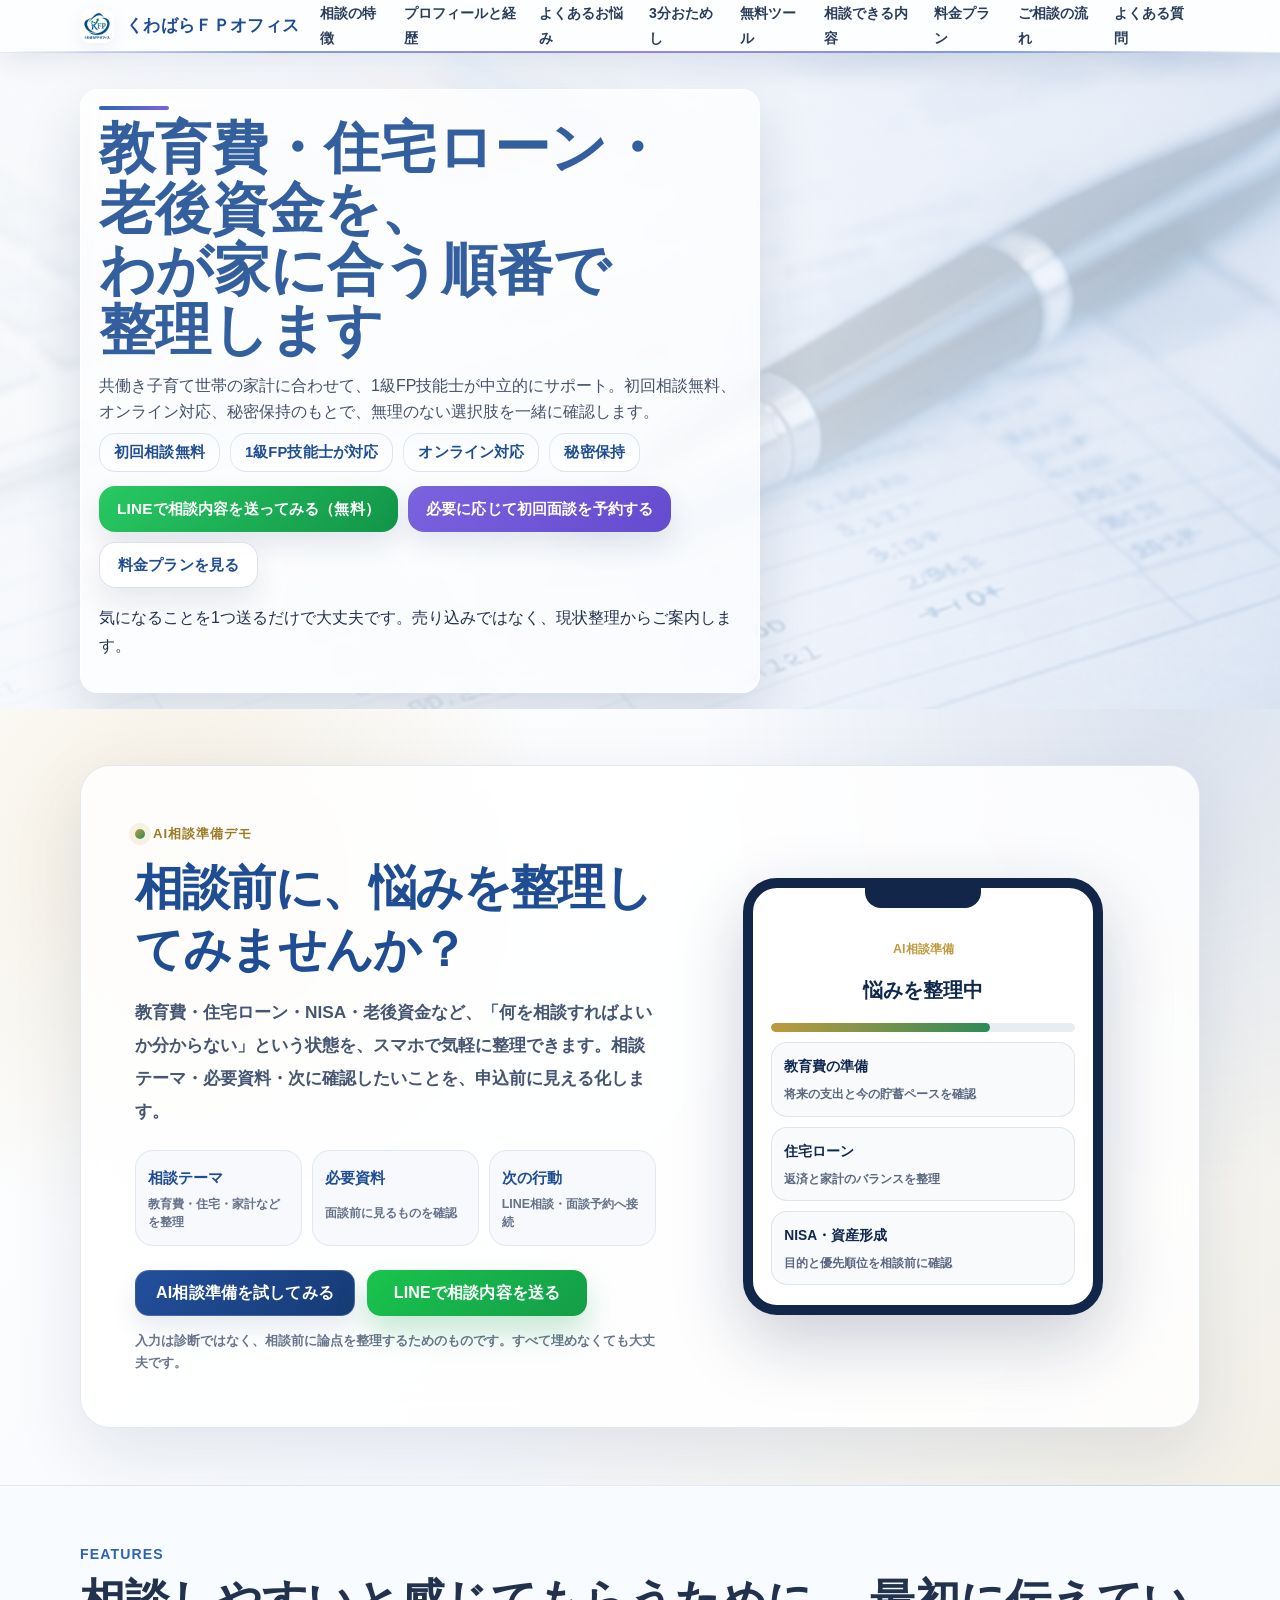
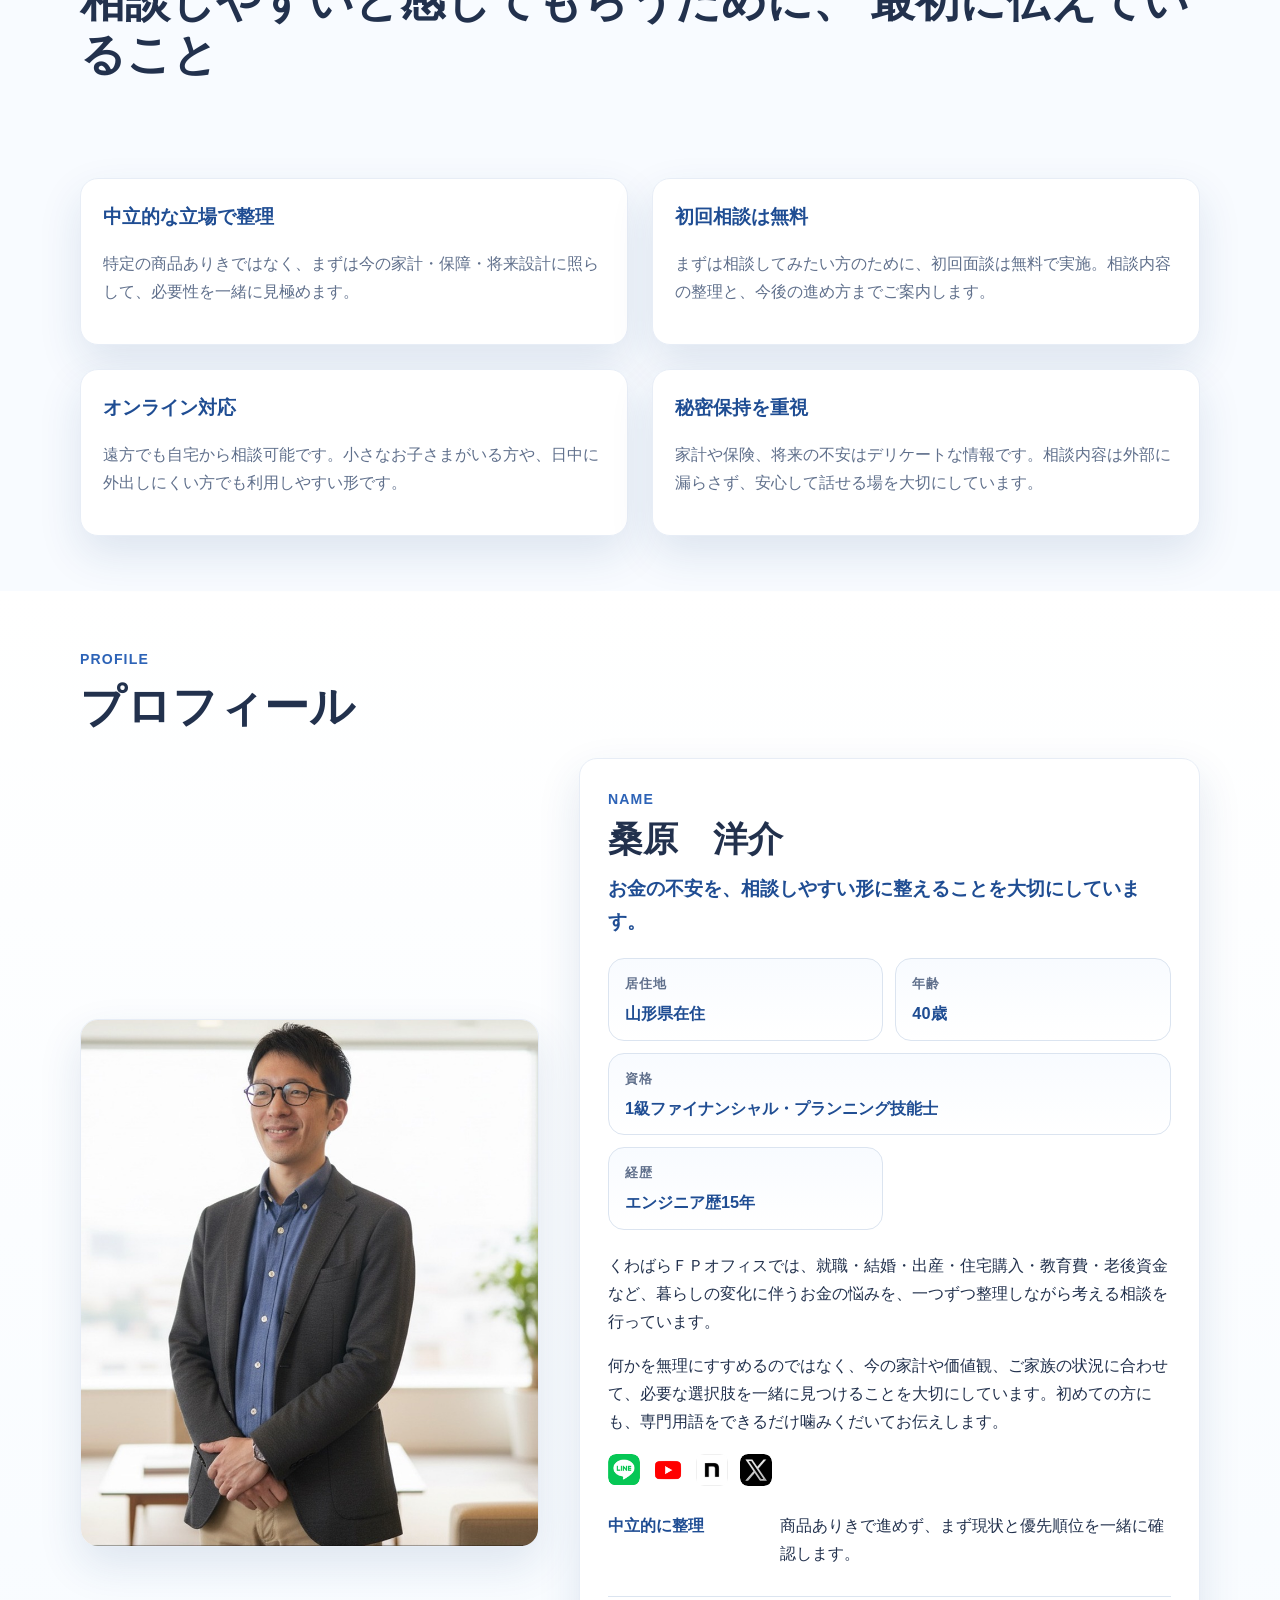
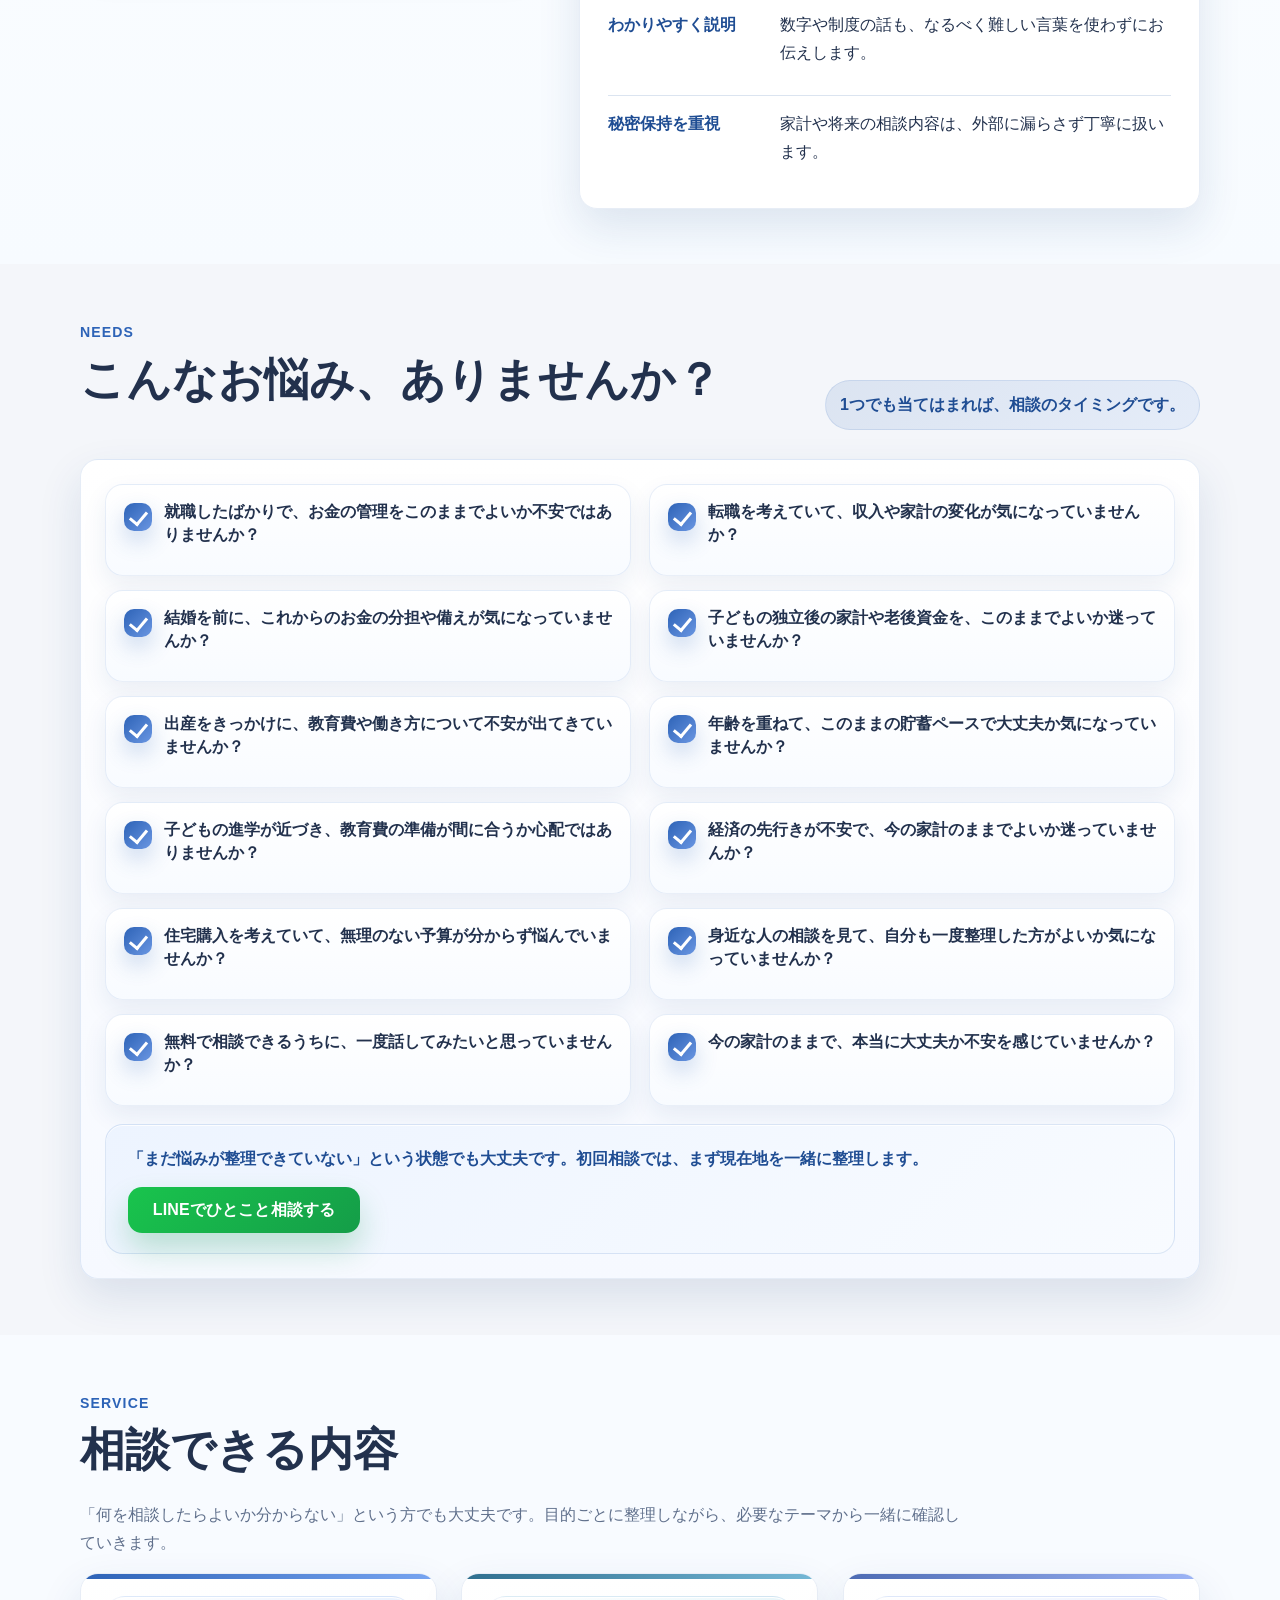
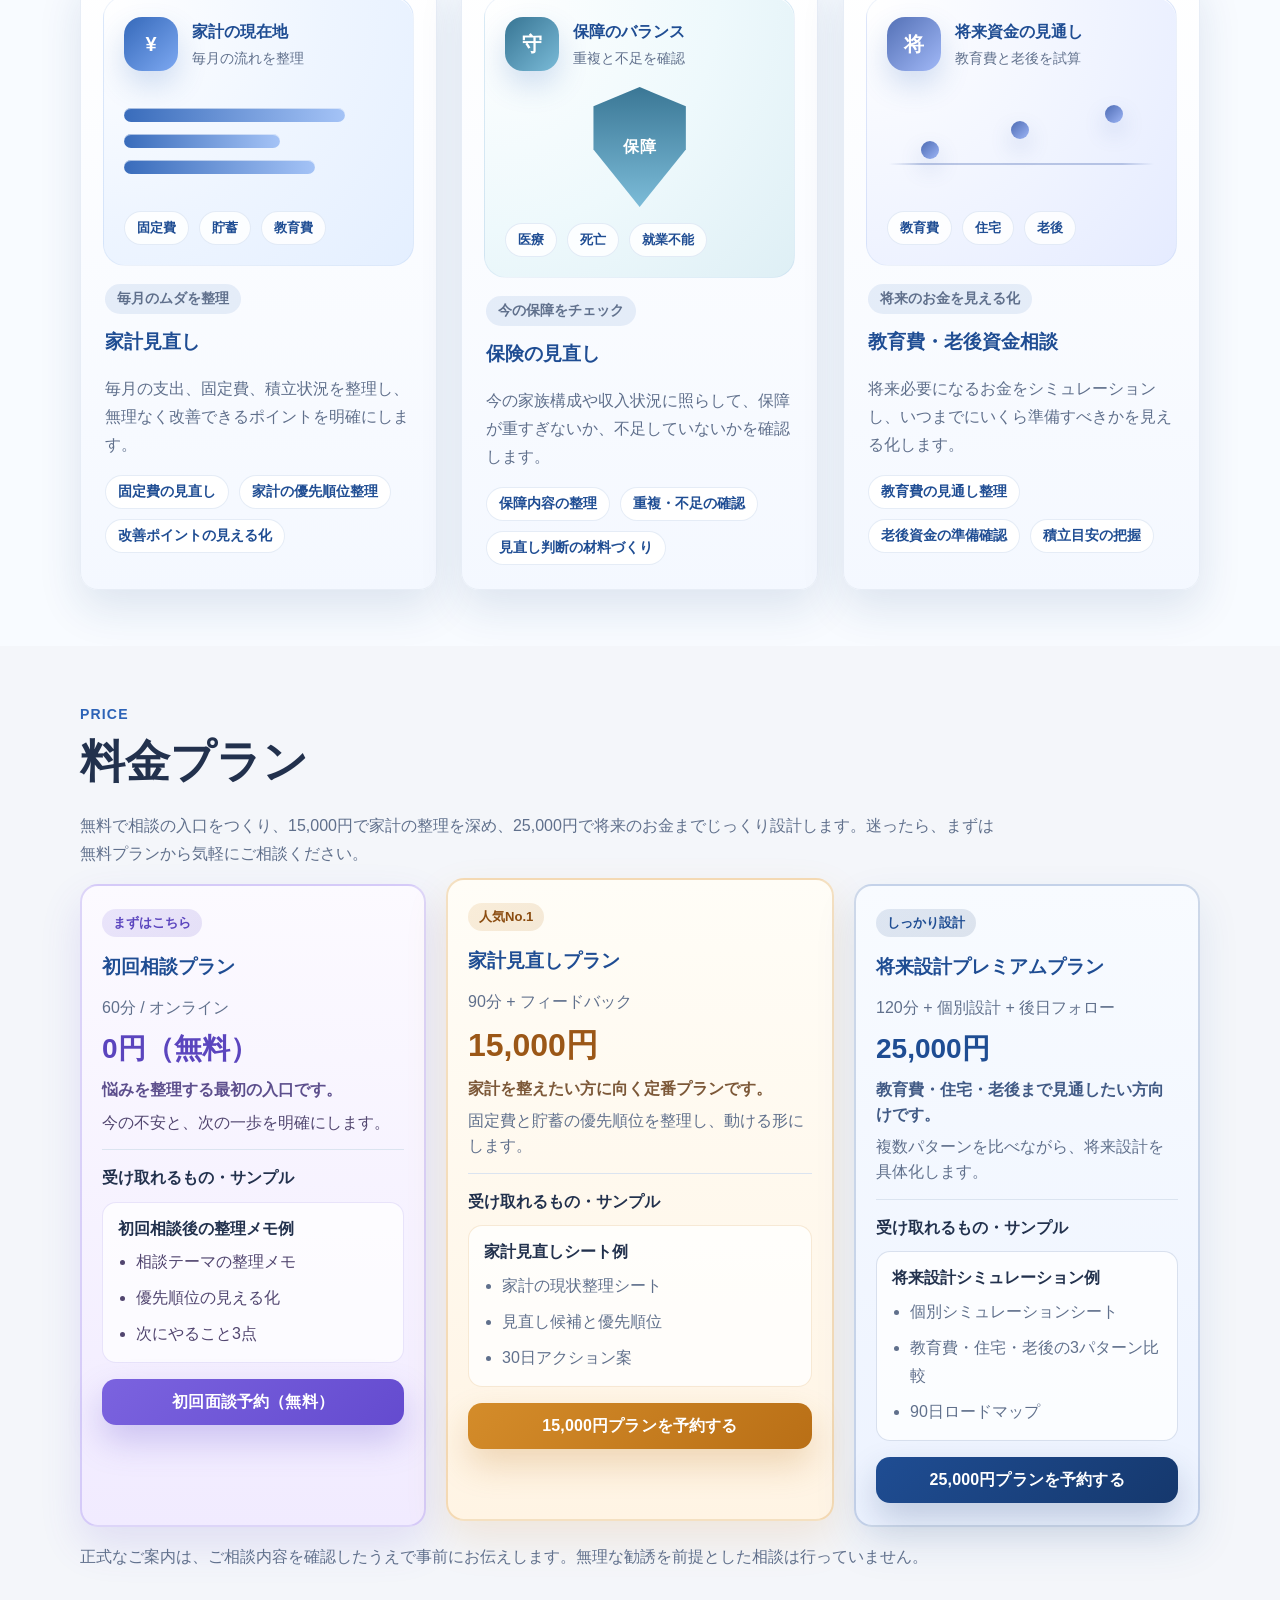
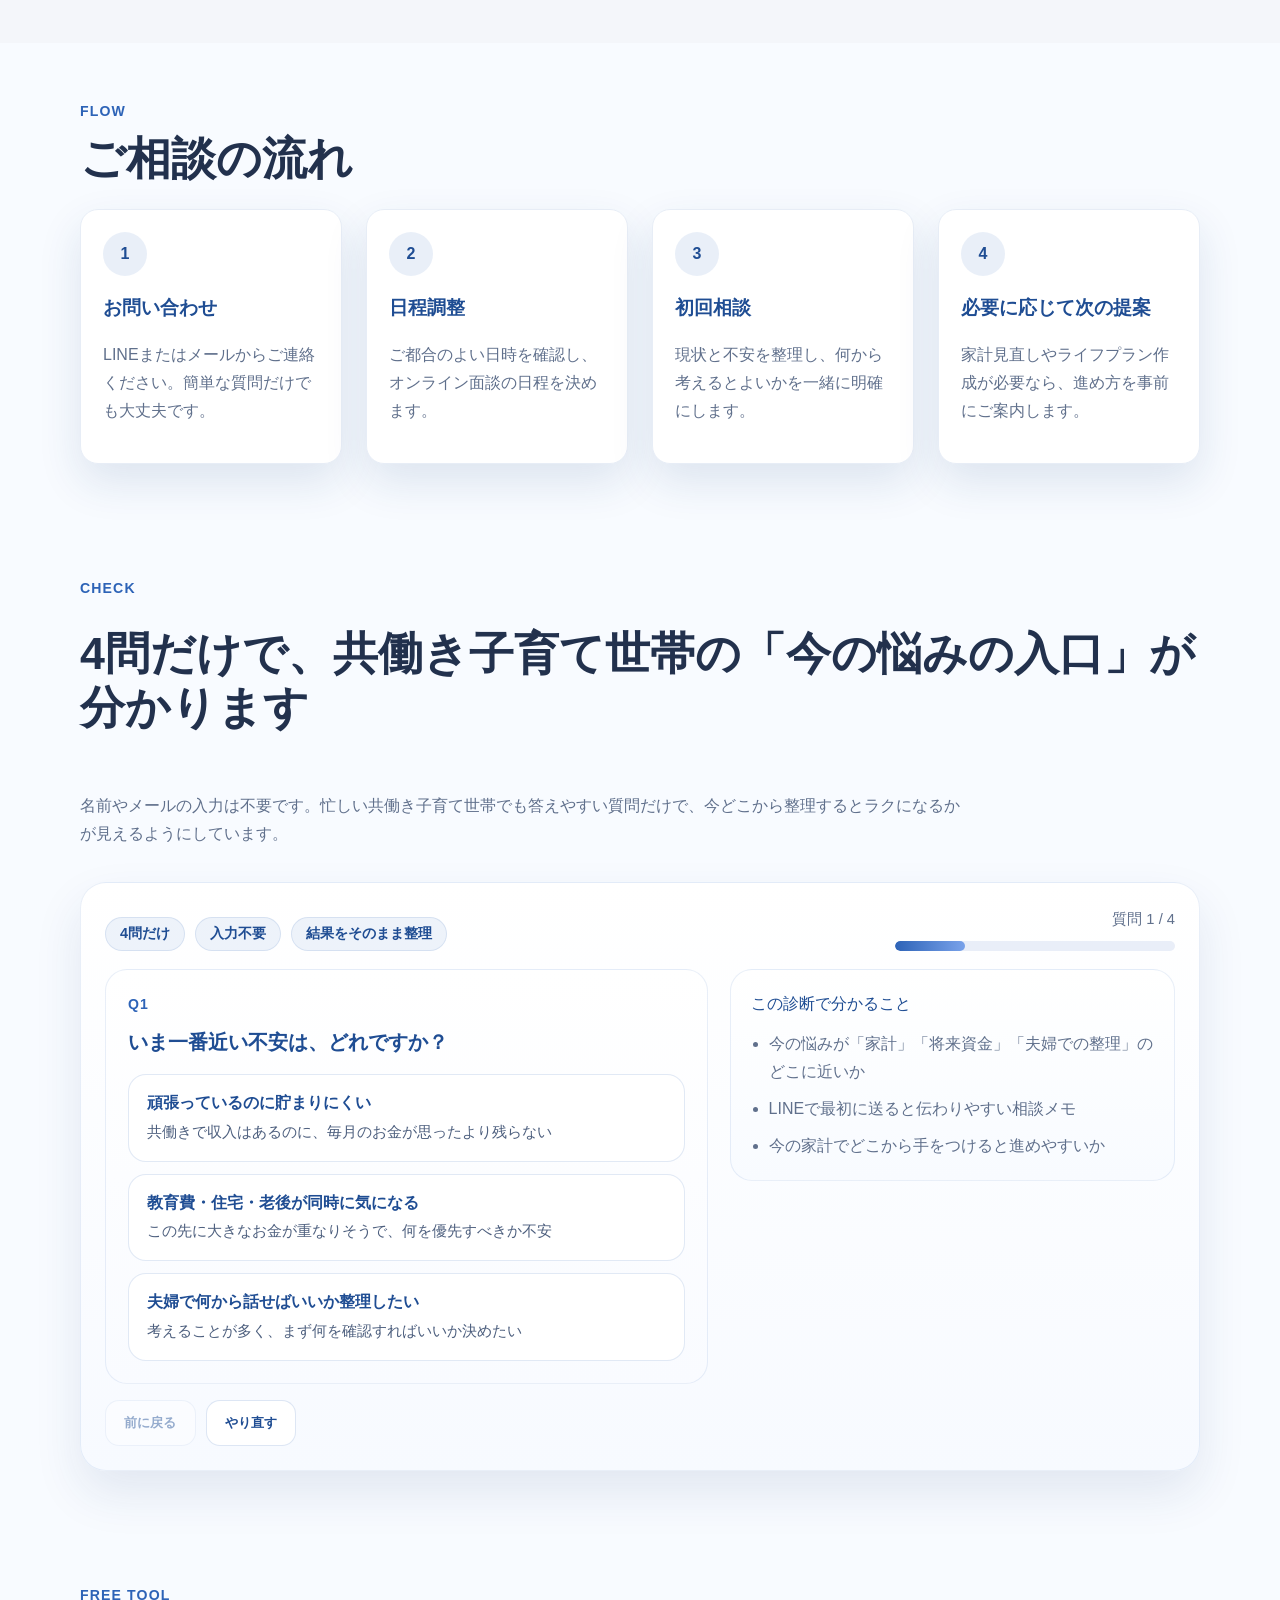
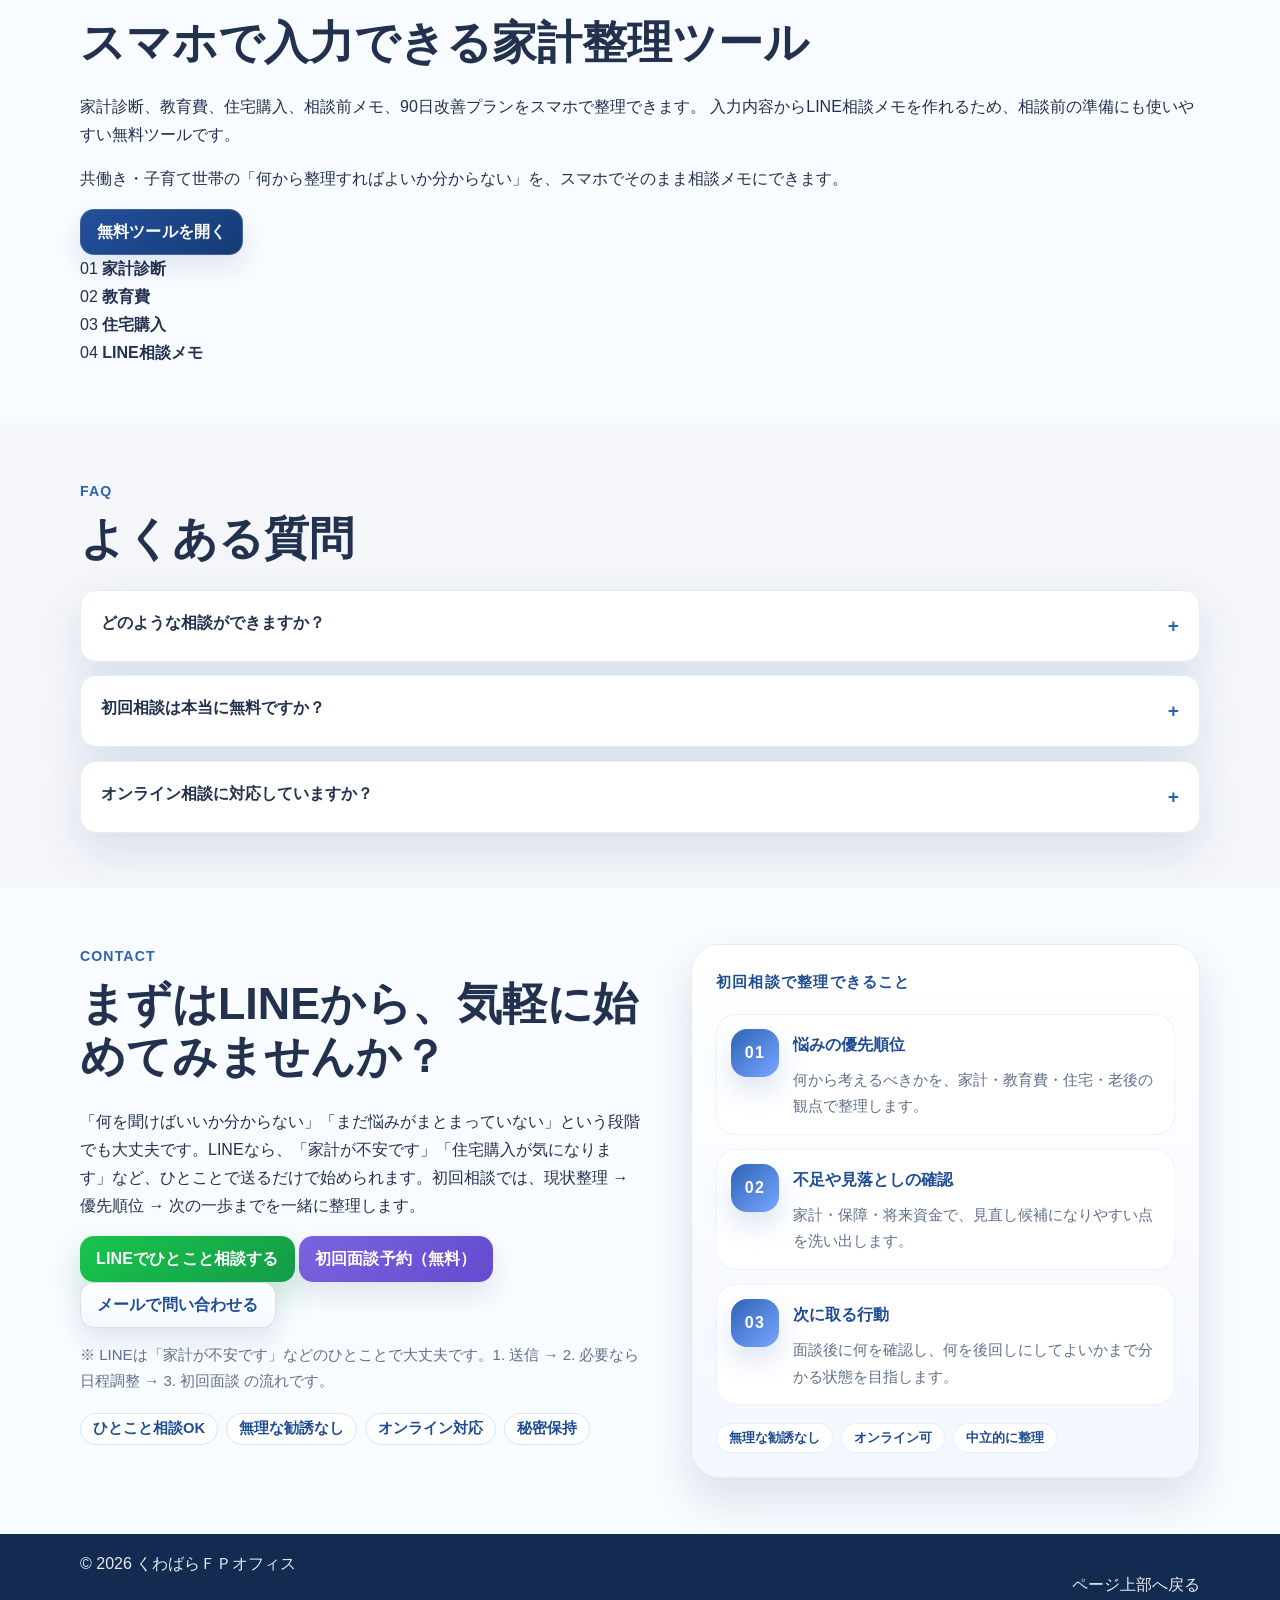
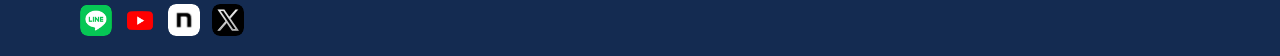
==== commit f873bf67: "Load AI consultation prep hero script" ====
--- a/index.html
+++ b/index.html
@@ -54,19 +54,20 @@
 <div class="hero-overlay"></div>
 <div class="container hero-grid">
 <div class="hero-copy">
-<h1 class="reveal delay-2">相談のしやすさを<span>ちゃんと設計した</span>FP相談です</h1>
-<p class="hero-text reveal delay-3">エンジニア出身の視点で、根拠を曖昧にした営業的な押しつけはせず、家計、教育費、住宅購入、老後資金などの不安を数字と優先順位で整理しながら、今の状況に合う選択肢を一緒に考えます。</p>
+<h1 class="reveal delay-2 hero-title-mobile"><span class="hero-title-line">教育費・住宅ローン・</span><span class="hero-title-line">老後資金を、</span><span class="hero-title-line">わが家に合う順番で</span><span class="hero-title-line">整理します</span></h1>
+<p class="hero-text reveal delay-3">共働き子育て世帯の家計に合わせて、1級FP技能士が中立的にサポート。初回相談無料、オンライン対応、秘密保持のもとで、無理のない選択肢を一緒に確認します。</p>
 <div class="hero-badges reveal delay-4" aria-label="安心して相談できる理由">
 <span>初回相談無料</span>
-<span>1級ファイナンシャル・プランニング技能士</span>
+<span>1級FP技能士が対応</span>
 <span>オンライン対応</span>
 <span>秘密保持</span>
 </div>
 <div class="hero-buttons reveal delay-4">
-<a class="button line lift-on-hover" href="https://lin.ee/rTetBKJ" rel="noopener noreferrer" target="_blank"><span>LINEで相談してみる（無料）</span></a>
-<a class="button reserve lift-on-hover reserve-free" href="https://app.spirinc.com/t/i51z4D0myb7D1Fd-R63M6/as/he_EM0oRj1WhJec_xsWiC/confirm" rel="noopener noreferrer" target="_blank"><span>はじめて面談予約する（無料）</span></a>
+<a class="button line lift-on-hover" href="https://lin.ee/rTetBKJ" rel="noopener noreferrer" target="_blank"><span>LINEで相談内容を送ってみる（無料）</span></a>
+<a class="button reserve lift-on-hover reserve-free" href="https://app.spirinc.com/t/i51z4D0myb7D1Fd-R63M6/as/he_EM0oRj1WhJec_xsWiC/confirm" rel="noopener noreferrer" target="_blank"><span>必要に応じて初回面談を予約する</span></a>
 <a class="button ghost lift-on-hover" href="#fees">料金プランを見る</a>
 </div>
+<p class="hero-cta-note reveal delay-4">気になることを1つ送るだけで大丈夫です。売り込みではなく、現状整理からご案内します。</p>
 </div>
 </div>
 </section>
@@ -431,14 +432,12 @@
 <div class="diag-summary-item"><span>相談したい時期</span><strong id="diag-summary-urgency"></strong></div>
 <div class="diag-summary-item"><span>今の気持ち</span><strong id="diag-summary-contact"></strong></div>
 </div>
-<div class="diag-message-card">
-<p class="diag-message-label">このまま送れる相談メモ</p>
-<textarea id="diag-line-message" readonly rows="8"></textarea>
-</div>
+<label class="diag-line-label" for="diag-line-message">このまま送れる相談メモ</label>
+<textarea class="diag-line-message" id="diag-line-message" readonly rows="8"></textarea>
 <div class="diag-result-actions">
-<a class="button line lift-on-hover" href="https://lin.ee/rTetBKJ" id="diag-line-link" rel="noopener noreferrer" target="_blank">診断結果をLINEで送ってみる</a>
-<a class="button reserve lift-on-hover reserve-free" href="https://app.spirinc.com/t/i51z4D0myb7D1Fd-R63M6/as/he_EM0oRj1WhJec_xsWiC/confirm" rel="noopener noreferrer" target="_blank">初回面談を予約する（無料）</a>
-<button class="button ghost" id="diag-copy" type="button">相談メモをコピー</button>
+<a class="button line lift-on-hover" href="https://lin.ee/rTetBKJ" id="diag-line-link" rel="noopener noreferrer" target="_blank"><span>診断結果をLINEで送ってみる</span></a>
+<a class="button reserve lift-on-hover reserve-free" href="https://app.spirinc.com/t/i51z4D0myb7D1Fd-R63M6/as/he_EM0oRj1WhJec_xsWiC/confirm" rel="noopener noreferrer" target="_blank"><span>初回面談を予約する（無料）</span></a>
+<button class="button ghost diag-copy" id="diag-copy" type="button">相談メモをコピー</button>
 </div>
 <p class="diag-result-note" id="diag-result-note">スマホなら、そのままLINEへ進みやすい設計です。</p>
 </div>
@@ -447,54 +446,58 @@
 </div>
 </div>
 </section>
-
-
-<section class="section section-soft" id="free-tools">
-  <div class="container">
-    <p class="section-label reveal">FREE TOOL</p>
-    <h2 class="reveal">スマホで入力できる家計整理ツール</h2>
-    <p class="section-intro reveal">
-      家計診断、教育費、住宅購入、相談前メモ、90日改善プランをスマホで整理できます。
-      入力内容からLINE相談メモを作れるため、相談前の準備にも使いやすい無料ツールです。
-    </p>
-    <div class="needs-cta reveal">
-      <p>共働き・子育て世帯の「何から整理すればよいか分からない」を、スマホでそのまま相談メモにできます。</p>
-      <a class="button line lift-on-hover" href="./fp-smartphone-input.html"><span>無料ツールを開く</span></a>
-    </div>
-  </div>
-</section>
-
+<section class="section section-soft mini-tools-section" id="mini-tools">
+<div class="container">
+<div class="mini-tools-grid reveal">
+<div>
+<p class="section-label">FREE TOOL</p>
+<h2>スマホで入力できる家計整理ツール</h2>
+<p>家計診断、教育費、住宅購入、相談前メモ、90日改善プランをスマホで整理できます。 入力内容からLINE相談メモを作れるため、相談前の準備にも使いやすい無料ツールです。</p>
+<p class="mini-tools-note">共働き・子育て世帯の「何から整理すればよいか分からない」を、スマホでそのまま相談メモにできます。</p>
+<a class="button reserve lift-on-hover" href="./fp-smartphone-input.html"><span>無料ツールを開く</span></a>
+</div>
+<div class="mini-tools-card" aria-hidden="true">
+<div class="mini-tools-card-head">
+<span>01</span>
+<strong>家計診断</strong>
+</div>
+<div class="mini-tools-card-head">
+<span>02</span>
+<strong>教育費</strong>
+</div>
+<div class="mini-tools-card-head">
+<span>03</span>
+<strong>住宅購入</strong>
+</div>
+<div class="mini-tools-card-head">
+<span>04</span>
+<strong>LINE相談メモ</strong>
+</div>
+</div>
+</div>
+</div>
+</section>
 <section class="section" id="faq">
 <div class="container">
 <p class="section-label reveal">FAQ</p>
 <h2 class="reveal">よくある質問</h2>
 <div class="faq-list">
-<details class="reveal stagger-1">
-<summary>どのような相談ができますか？</summary>
-<p>家計の見直し、教育費、住宅購入、老後資金など、お金まわりの悩み整理に対応しています。</p>
-</details>
-<details class="reveal stagger-2">
-<summary>初回相談は本当に無料ですか？</summary>
-<p>はい。初回面談は無料です。現状整理と今後の進め方の確認を中心に行います。</p>
-</details>
-<details class="reveal stagger-3">
-<summary>オンライン相談に対応していますか？</summary>
-<p>はい。オンライン対応です。ご自宅から相談しやすい形でご利用いただけます。</p>
-</details>
+<details class="reveal stagger-1 lift-on-hover"><summary>どのような相談ができますか？</summary><p>家計の見直し、教育費、住宅購入、老後資金など、お金まわりの悩み整理に対応しています。</p></details>
+<details class="reveal stagger-2 lift-on-hover"><summary>初回相談は本当に無料ですか？</summary><p>はい。初回面談は無料です。現状整理と今後の進め方の確認を中心に行います。</p></details>
+<details class="reveal stagger-3 lift-on-hover"><summary>オンライン相談に対応していますか？</summary><p>はい。オンライン対応です。ご自宅から相談しやすい形でご利用いただけます。</p></details>
 </div>
 </div>
 </section>
 <section class="section contact-section" id="contact">
-<div aria-hidden="true" class="anchor-offset"></div>
 <div class="container contact-grid">
-<div class="reveal">
+<div class="contact-copy reveal">
 <p class="section-label">CONTACT</p>
 <h2>まずはLINEから、気軽に始めてみませんか？</h2>
-<p class="contact-text">「何を聞けばいいか分からない」「まだ悩みがまとまっていない」という段階でも大丈夫です。LINEなら、「家計が不安です」「住宅購入が気になります」など、ひとことで送るだけで始められます。初回相談では、現状整理 → 優先順位 → 次の一歩までを一緒に整理します。</p>
-<div class="contact-buttons">
+<p>「何を聞けばいいか分からない」「まだ悩みがまとまっていない」という段階でも大丈夫です。LINEなら、「家計が不安です」「住宅購入が気になります」など、ひとことで送るだけで始められます。初回相談では、現状整理 → 優先順位 → 次の一歩までを一緒に整理します。</p>
+<div class="contact-actions">
 <a class="button line lift-on-hover" href="https://lin.ee/rTetBKJ" rel="noopener noreferrer" target="_blank"><span>LINEでひとこと相談する</span></a>
 <a class="button reserve lift-on-hover reserve-free" href="https://app.spirinc.com/t/i51z4D0myb7D1Fd-R63M6/as/he_EM0oRj1WhJec_xsWiC/confirm" rel="noopener noreferrer" target="_blank"><span>初回面談予約（無料）</span></a>
-<a class="button mail lift-on-hover" href="mailto:1e240k@gmail.com"><span>メールで問い合わせる</span></a>
+<a class="button mail lift-on-hover" href="mailto:1e240k@gmail.com">メールで問い合わせる</a>
 </div>
 <p class="spir-note" id="spir-note">※ LINEは「家計が不安です」などのひとことで大丈夫です。1. 送信 → 2. 必要なら日程調整 → 3. 初回面談 の流れです。</p>
 <ul class="contact-points">
@@ -551,5 +554,6 @@
 </footer>
 <div class="mobile-cta"><a class="mobile-cta-button mobile-cta-line" href="https://lin.ee/rTetBKJ" rel="noopener noreferrer" target="_blank"><span>LINE相談</span></a><a class="mobile-cta-button mobile-cta-spir" href="https://app.spirinc.com/t/i51z4D0myb7D1Fd-R63M6/as/he_EM0oRj1WhJec_xsWiC/confirm" rel="noopener noreferrer" target="_blank"><span>初回面談（無料）</span></a><a class="mobile-cta-button mobile-cta-mail" href="mailto:1e240k@gmail.com"><span>メール相談</span></a></div>
 <script src="script.js"></script>
+<script src="ai-prep-hero.js"></script>
 </body>
-</html>
+</html>
